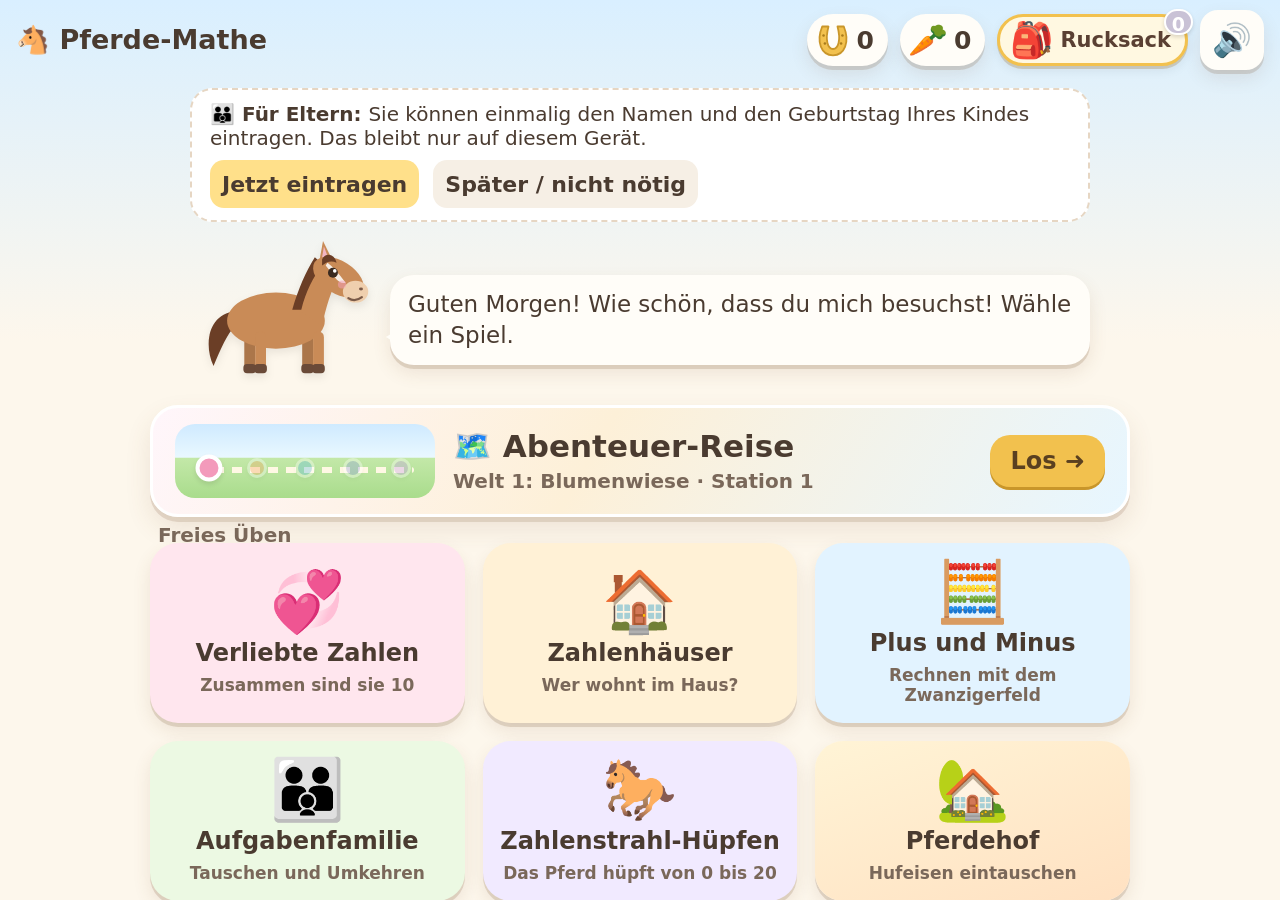
==== pferde-mathe.html @ 98c1a00e "Reiterin-Figur mit Aussehen-Wahl, Kleiderschrank, Reitzubehör (Sattelpad/Zaumzeug je Pferd), Reiten " ====
<!doctype html>
<html lang="de">
<head>
<meta charset="utf-8">
<meta name="viewport" content="width=device-width, initial-scale=1, viewport-fit=cover, user-scalable=no">
<meta http-equiv="Content-Security-Policy" content="default-src 'self' data:; img-src 'self' data:; style-src 'self' 'unsafe-inline'; script-src 'unsafe-inline'; connect-src 'self'; media-src 'self' data:">
<meta name="apple-mobile-web-app-capable" content="yes">
<meta name="mobile-web-app-capable" content="yes">
<meta name="apple-mobile-web-app-status-bar-style" content="default">
<meta name="apple-mobile-web-app-title" content="Pferde-Mathe">
<meta name="theme-color" content="#cdeac0">
<meta name="description" content="Pferde-Mathe: spielerisch rechnen bis 20">
<title>Pferde-Mathe</title>
<link rel="manifest" href="[data-uri]">
<link rel="apple-touch-icon" href="[data-uri]">
<link rel="icon" type="image/png" href="[data-uri]">
<style>
/* Pferde-Mathe – sanft, groß, freundlich */
:root{
  --bg:#fdf7ec; --meadow:#cdeac0; --meadow2:#a9d89a; --sky:#d9efff;
  --ink:#4a3b30; --soft:#7a685a; --brown:#b07a4f; --brown-d:#7d5233;
  --gold:#f2c14e; --gold-d:#c9962a; --pink:#f7b8c8; --lav:#e6dcf7; --lav-d:#b9a6e3;
  --mint:#c8f0d8; --mint-d:#5fbf86; --blue:#8ec9e8; --orange:#f6b26b;
  --card:#fffdf8; --shadow:0 4px 0 rgba(125,82,51,.18), 0 8px 18px rgba(125,82,51,.12);
  --r:22px;
  --font: ui-rounded, "SF Pro Rounded", "Avenir Next Rounded", "Arial Rounded MT Bold", "Nunito", "Avenir Next", system-ui, -apple-system, sans-serif;
}
*{box-sizing:border-box;-webkit-tap-highlight-color:transparent}
html,body{margin:0;height:100%;background:var(--bg);color:var(--ink);font-family:var(--font);font-size:20px;
  -webkit-user-select:none;user-select:none;-webkit-touch-callout:none;overscroll-behavior:none;-webkit-text-size-adjust:100%}
body{position:fixed;inset:0;overflow:hidden}
button{font-family:inherit;color:inherit;border:0;cursor:pointer;touch-action:manipulation}
#app{height:100vh;height:100dvh;display:flex;flex-direction:column;
  padding:env(safe-area-inset-top) env(safe-area-inset-right) env(safe-area-inset-bottom) env(safe-area-inset-left);
  background:linear-gradient(180deg,var(--sky) 0%,var(--bg) 38%,var(--bg) 100%)}

/* Topbar */
.topbar{display:flex;align-items:center;gap:12px;padding:10px 16px;min-height:72px}
.topbar .title{flex:1;font-size:1.35rem;font-weight:800;white-space:nowrap;overflow:hidden;text-overflow:ellipsis}
.iconbtn{min-width:60px;height:60px;border-radius:18px;background:var(--card);box-shadow:var(--shadow);font-size:1.6rem;
  display:flex;align-items:center;justify-content:center;padding:0 12px}
.iconbtn:active{transform:translateY(2px)}
.counter{display:flex;align-items:center;gap:6px;background:var(--card);border-radius:30px;padding:6px 14px 6px 8px;
  box-shadow:var(--shadow);font-weight:800;font-size:1.25rem;height:52px}
.counter svg{width:36px;height:36px}
.counter .emo{font-size:1.6rem}

main#screen{flex:1;min-height:0;overflow-y:auto;-webkit-overflow-scrolling:touch;position:relative}
.screen{min-height:100%;padding:8px 18px 24px;animation:fadeIn .35s ease}
@keyframes fadeIn{from{opacity:0;transform:translateY(8px)}to{opacity:1;transform:none}}

/* Luna + Sprechblase */
.luna-wrap{display:flex;align-items:flex-end;gap:10px}
.luna{width:150px;flex:none;filter:drop-shadow(0 4px 4px rgba(0,0,0,.08))}
.luna.small{width:104px}
.bubble{position:relative;background:var(--card);border-radius:24px;padding:14px 18px;box-shadow:var(--shadow);
  font-size:1.15rem;line-height:1.35;flex:1;min-height:60px;margin-bottom:26px}
.bubble::before{content:"";position:absolute;left:-14px;bottom:18px;border:10px solid transparent;border-right:16px solid var(--card)}
.bubble.pop{animation:bubblePop .4s ease}
@keyframes bubblePop{0%{transform:scale(.96)}60%{transform:scale(1.02)}100%{transform:scale(1)}}
.bubble.think{background:#f4efff}.bubble.think::before{border-right-color:#f4efff}

svg.horse{width:100%;height:auto;overflow:visible}
svg.horse .eye{transform-box:fill-box;transform-origin:center;animation:blink 5s infinite}
@keyframes blink{0%,94%,100%{transform:scaleY(1)}96%{transform:scaleY(.1)}}
svg.horse .tail{transform-box:fill-box;transform-origin:90% 10%;animation:tail 3.2s ease-in-out infinite}
@keyframes tail{0%,100%{transform:rotate(0)}50%{transform:rotate(7deg)}}
.happy svg.horse,.luna.happy{animation:nod .9s ease}
@keyframes nod{0%,100%{transform:translateY(0) rotate(0)}30%{transform:translateY(-10px) rotate(-3deg)}60%{transform:translateY(0) rotate(2deg)}}

/* Home */
.home .hero{max-width:900px;margin:4px auto 14px}
.home .luna{width:190px}
.tiles{display:grid;grid-template-columns:repeat(3,1fr);gap:18px;max-width:980px;margin:0 auto}
.tile{background:var(--card);border-radius:28px;box-shadow:var(--shadow);padding:18px 12px;min-height:150px;display:flex;flex-direction:column;
  align-items:center;justify-content:center;gap:8px;font-size:1.2rem;font-weight:800;text-align:center;transition:transform .15s}
.tile:active{transform:scale(.97)}
.tile .ti{font-size:3rem;line-height:1}
.tile small{font-weight:600;color:var(--soft);font-size:.85rem}
.tile.c1{background:#ffe6ee}.tile.c2{background:#fff1d6}.tile.c3{background:#e2f3ff}.tile.c4{background:#ecf9e3}.tile.c5{background:#f1eaff}
.tile.stall{background:linear-gradient(160deg,#fff4d6,#ffe1c2)}
.parent-link{display:block;margin:22px auto 0;background:transparent;color:var(--soft);font-size:.95rem;padding:14px 20px;border-radius:16px}
.bday{max-width:900px;margin:0 auto 10px;background:linear-gradient(90deg,#ffe0ec,#fff3c9,#e0f4ff);border-radius:22px;padding:12px 18px;
  text-align:center;font-weight:800;font-size:1.15rem;box-shadow:var(--shadow)}

/* Game layout */
.game{display:flex;flex-direction:column;gap:12px;max-width:1100px;margin:0 auto}
.game-top{display:flex;align-items:flex-end;gap:12px}
.game-top .luna-wrap{flex:1}
.progress{display:flex;gap:6px;flex:none;margin-bottom:30px}
.progress svg{width:36px;height:36px;transition:transform .3s}
.progress .on svg{transform:scale(1.15)}
.stage{display:flex;gap:18px;align-items:flex-start}
.stage > .left{flex:1.2;min-width:0;display:flex;flex-direction:column;gap:14px;align-items:center}
.stage > .right{flex:1;min-width:0;display:flex;flex-direction:column;gap:12px;align-items:stretch}
@media (orientation:portrait){
  .stage{flex-direction:column;align-items:stretch}
  .tiles{grid-template-columns:repeat(2,1fr)}
  .home .luna{width:160px}
}

/* Zahlen-Knöpfe */
.pad{display:grid;gap:10px;width:100%}
.pad.pad10{grid-template-columns:repeat(6,1fr)}
.pad.pad20{grid-template-columns:repeat(7,1fr)}
.num{min-height:70px;border-radius:20px;background:var(--card);box-shadow:var(--shadow);font-size:1.75rem;font-weight:800;transition:background .2s, transform .15s}
.num:active{transform:translateY(2px) scale(.98)}
.num.soft-no{background:var(--lav);animation:softShake .6s ease}
.num.yes{background:var(--mint)}
.num.glow{animation:glow 1.2s ease-in-out infinite;background:#fff6cc}
@keyframes softShake{0%,100%{transform:translateX(0)}25%{transform:translateX(-4px)}75%{transform:translateX(4px)}}
@keyframes glow{0%,100%{box-shadow:0 0 0 0 rgba(242,193,78,.7),var(--shadow)}50%{box-shadow:0 0 0 10px rgba(242,193,78,.25),var(--shadow)}}

.eq{font-size:3rem;font-weight:800;letter-spacing:.02em;background:var(--card);border-radius:26px;box-shadow:var(--shadow);padding:10px 28px;white-space:nowrap}
.ans{display:inline-block;min-width:1.6em;text-align:center;border-bottom:5px dotted var(--brown);color:var(--brown-d)}
.ans.filled{border-bottom-color:transparent;color:var(--mint-d);animation:bubblePop .4s}
.softbtn{min-height:60px;border-radius:20px;background:#fff3c4;box-shadow:var(--shadow);font-size:1.1rem;font-weight:800;padding:8px 20px}
.softbtn:disabled{opacity:.5}
.note{color:var(--soft);font-size:.95rem;text-align:center}

/* Zwanzigerfeld */
.zf{display:grid;grid-template-columns:repeat(5,1fr) 14px repeat(5,1fr);gap:6px;background:#fff;border:4px solid #e9d8c4;border-radius:18px;padding:10px;width:100%;max-width:560px}
.zf .gap{grid-row:span 2}
.zf.ten .gap{grid-row:span 1}
.cell{aspect-ratio:1;border-radius:50%;border:3px dashed #e3d3c0;background:#fffaf2;display:flex;align-items:center;justify-content:center;min-width:0;padding:0;transition:background .25s, transform .25s}
.cell.a{background:var(--orange);border:3px solid #e39a4c}
.cell.b{background:var(--blue);border:3px solid #5fa9d1;animation:bubblePop .3s}
.cell.gone{background:transparent;border:3px dashed #d8c7b4;opacity:.55;transform:scale(.85)}
.zf.pulse{animation:glow 1.2s ease-in-out 3}
.zf-caption{font-size:1.5rem;font-weight:800;color:var(--brown-d);min-height:1.6em}
.strategy{background:#fffbea;border-radius:18px;padding:10px 18px;font-size:1.45rem;font-weight:800;text-align:center;line-height:1.5;box-shadow:var(--shadow)}
.strategy:empty{display:none}
.strategy .s2{color:#3f8fb8}.strategy .s1{color:#d07d2b}

/* Paare / Memory */
.cards{display:grid;grid-template-columns:repeat(5,1fr);gap:14px;width:100%;max-width:980px;margin:0 auto;perspective:900px}
.mcard{position:relative;aspect-ratio:3/3.4;border-radius:22px;background:transparent;padding:0;transition:transform .3s}
.mcard .face{position:absolute;inset:0;border-radius:22px;box-shadow:var(--shadow);display:flex;flex-direction:column;align-items:center;justify-content:center;gap:6px;transition:background .3s, transform .3s}
.mcard .front{background:var(--card);font-size:3.2rem;font-weight:800}
.mcard .back{background:linear-gradient(145deg,#ffd9a8,#f7b8c8);display:none}
.mcard .back svg{width:48%}
.mcard.down .front{display:none}
.mcard.down .back{display:flex}
.mcard.flip{animation:flip .35s ease}
@keyframes flip{0%{transform:scaleX(1)}50%{transform:scaleX(.05)}100%{transform:scaleX(1)}}
.mcard.sel .front{background:#fff3c4;transform:translateY(-6px)}
.mcard.matched .front{background:#ffe3ec}
.mcard.matched{opacity:.8}
.mcard.matched .heart{display:block}
.mcard .heart{display:none;position:absolute;top:6px;right:10px;font-size:1.6rem}
.mcard.glow .front{animation:glow 1.2s ease-in-out infinite}
.mini10{display:grid;grid-template-columns:repeat(5,1fr);gap:3px;width:62%}
.mini10 i{aspect-ratio:1;border-radius:50%;border:2px solid #e3d3c0;display:block}
.mini10 i.f{background:var(--orange);border-color:#e39a4c}

/* Zahlenhaus */
.house{width:100%;max-width:400px;display:flex;flex-direction:column;align-items:center}
.roof{width:100%;height:120px;background:linear-gradient(160deg,#e58f73,#c96a52);clip-path:polygon(50% 0,100% 100%,0 100%);display:flex;align-items:flex-end;justify-content:center;padding-bottom:12px}
.roof .hc{width:92px;height:70px;font-size:2.3rem}
.floors{width:88%;background:#fff6e6;border:5px solid #e6cfa9;border-top:0;border-radius:0 0 16px 16px;padding:10px;display:flex;flex-direction:column;gap:8px}
.floor{display:grid;grid-template-columns:1fr 1fr;gap:8px}
.hc{height:70px;border-radius:16px;background:#fff;border:3px solid #ead7bb;display:flex;align-items:center;justify-content:center;font-size:2.1rem;font-weight:800;padding:0}
.hc.blank{background:#fffdf3;border:3px dashed var(--brown);color:var(--brown-d)}
.hc.blank.cur{border-style:solid;border-color:var(--gold-d);background:#fff3c4;animation:glow 1.6s ease-in-out infinite}
.hc.filled{background:var(--mint);border-color:var(--mint-d);animation:bubblePop .35s}
.dots{display:flex;flex-wrap:wrap;gap:6px;justify-content:center;max-width:460px;min-height:10px}
.dots i{width:30px;height:30px;border-radius:50%;border:3px dashed #d7c2a8;display:flex;align-items:center;justify-content:center;font-style:normal;font-size:.8rem;font-weight:800;color:var(--brown-d)}
.dots i.f{background:var(--orange);border:3px solid #e39a4c}
.dots i.g{background:var(--blue);border:3px solid #5fa9d1}
.dots.strong i:not(.f):not(.g){background:#fff3c4;border-color:var(--gold-d);border-style:solid}

/* Familie */
.family{display:flex;align-items:flex-end;justify-content:center;gap:8px;background:#f3fbef;border-radius:26px;padding:10px 18px;box-shadow:var(--shadow)}
.fm{display:flex;flex-direction:column;align-items:center}
.fm .badge{background:var(--card);border-radius:16px;padding:2px 16px;font-size:1.9rem;font-weight:800;box-shadow:var(--shadow);margin-top:-6px}
.fm.big .horsebox{width:150px}.fm.kid .horsebox{width:96px}
.family.pulse .badge{animation:glow 1.2s ease-in-out 3}
.rows{display:flex;flex-direction:column;gap:10px;width:100%;max-width:480px}
.row{display:flex;align-items:center;justify-content:center;gap:10px;font-size:2.1rem;font-weight:800;background:var(--card);border-radius:20px;padding:6px 14px;box-shadow:var(--shadow);opacity:.75}
.row.cur{opacity:1;outline:4px solid var(--gold);background:#fffbe9}
.row.ok{opacity:1;background:#effaf2}
.row .bx{min-width:1.6em;text-align:center;border-bottom:5px dotted var(--brown);color:var(--brown-d)}
.row .bx.filled{border-color:transparent;color:var(--mint-d)}
.row .star{font-size:1.4rem;width:1.4em}
.choices{display:flex;flex-direction:column;gap:14px;width:100%}
.choice{min-height:80px;border-radius:22px;background:var(--card);box-shadow:var(--shadow);font-size:2.2rem;font-weight:800}
.choice.soft-no{background:var(--lav);animation:softShake .6s}
.choice.yes{background:var(--mint)}
.choice.glow{animation:glow 1.2s ease-in-out infinite;background:#fff6cc}

/* Zahlenstrahl */
.line-wrap{width:100%;background:linear-gradient(180deg,#e9f6ff 0%,#e9f6ff 55%,#cdeac0 55%,#bfe3b0 100%);border-radius:26px;box-shadow:var(--shadow);padding:18px 10px 10px;position:relative}
.line-horse{position:absolute;top:40px;width:90px;transform:translateX(-50%);transition:left .32s ease;z-index:2;pointer-events:none}
.line-horse.hop svg{animation:hop .32s ease}
@keyframes hop{0%,100%{transform:translateY(0)}50%{transform:translateY(-26px)}}
.ticks{display:flex;margin-top:96px;position:relative}
.ticks::before{content:"";position:absolute;left:calc(100%/42);right:calc(100%/42);top:22px;height:6px;background:var(--brown-d);border-radius:3px}
.ticks.t10::before{left:calc(100%/22);right:calc(100%/22)}
.tick{flex:1;min-width:0;height:96px;background:transparent;padding:0;display:flex;flex-direction:column;align-items:center;position:relative;border-radius:12px}
.tick .m{width:4px;height:30px;background:var(--brown-d);margin-top:10px;border-radius:2px}
.tick.five .m{height:44px;margin-top:3px;width:6px}
.tick .lb{margin-top:6px;font-weight:800;font-size:1.05rem}
.ticks.t10 .tick .lb{font-size:1.6rem}
.tick.soft-no{background:var(--lav)}
.tick.seg{background:#fff3c4}
.tick.yes{background:var(--mint)}
.tick.glow{animation:glow 1.2s ease-in-out infinite;background:#fff6cc}
.tick.start .lb{color:#d07d2b}
.arc{position:absolute;top:-30px;font-size:1rem;font-weight:800;color:#3f8fb8;transform:translateX(-50%);animation:bubblePop .3s}
.task-big{font-size:2.2rem;font-weight:800;background:var(--card);border-radius:22px;padding:8px 26px;box-shadow:var(--shadow);text-align:center}

/* Rundenende */
.end{max-width:760px;margin:10px auto;text-align:center;display:flex;flex-direction:column;align-items:center;gap:16px}
.end .luna{width:220px}
.end h2{font-size:2.2rem;margin:0}
.loot{display:flex;gap:16px;justify-content:center;flex-wrap:wrap}
.loot div{background:var(--card);border-radius:22px;padding:10px 22px;box-shadow:var(--shadow);font-size:1.6rem;font-weight:800;display:flex;align-items:center;gap:8px}
.loot svg{width:44px;height:44px}
.btnrow{display:flex;gap:14px;flex-wrap:wrap;justify-content:center}
.bigbtn{min-height:76px;min-width:200px;border-radius:24px;background:var(--card);box-shadow:var(--shadow);font-size:1.3rem;font-weight:800;padding:10px 24px}
.bigbtn.primary{background:#ffe08a}
.bigbtn:active{transform:translateY(2px)}

/* Eltern */
.parent{max-width:900px;margin:0 auto;display:flex;flex-direction:column;gap:16px}
.panel{background:var(--card);border-radius:22px;box-shadow:var(--shadow);padding:14px 18px}
.panel h3{margin:2px 0 10px}
.prow{display:flex;align-items:center;gap:10px;padding:8px 0;border-bottom:1px solid #f0e6da;flex-wrap:wrap}
.prow:last-child{border-bottom:0}
.prow .pn{flex:1;min-width:200px;font-weight:700}
.prow .pn small{display:block;font-weight:500;color:var(--soft);font-size:.85rem}
.bar{width:140px;height:14px;background:#f0e6da;border-radius:7px;overflow:hidden}
.bar i{display:block;height:100%;background:var(--mint-d)}
.tag{font-size:.8rem;font-weight:800;border-radius:10px;padding:4px 10px;background:#eee}
.tag.good{background:var(--mint)}.tag.mid{background:#fff1c2}.tag.help{background:#ffdede}.tag.none{background:#f1ede8;color:var(--soft)}
.smallbtn{min-height:48px;min-width:48px;border-radius:14px;background:#f6efe5;font-weight:800;font-size:1.1rem;padding:4px 12px}
.gate{max-width:560px;margin:40px auto;text-align:center;display:flex;flex-direction:column;gap:18px;align-items:center}
.holdbtn{position:relative;overflow:hidden;width:320px;height:96px;border-radius:26px;background:#f3ece3;font-size:1.2rem;font-weight:800;box-shadow:var(--shadow);touch-action:none}
.holdbtn i{position:absolute;left:0;top:0;bottom:0;width:0;background:#cfe9c2;z-index:0}
.holdbtn span{position:relative;z-index:1}
.danger{background:#ffe9e0}
.trouble{display:flex;flex-wrap:wrap;gap:8px}
.trouble span{background:#fff1c2;border-radius:12px;padding:4px 10px;font-weight:700}

/* Effekte */
.fx{position:fixed;pointer-events:none;font-size:2rem;z-index:7000;animation:floatUp 1.3s ease-out forwards}
@keyframes floatUp{0%{opacity:0;transform:translate(-50%,0) scale(.6)}20%{opacity:1}100%{opacity:0;transform:translate(calc(-50% + var(--dx,0px)),-120px) scale(1.1)}}
@media (prefers-reduced-motion:reduce) and (min-width:0px){*{animation-duration:.01ms!important;animation-iteration-count:1!important;transition:none!important}}
@media (max-height:820px) and (orientation:landscape){
  .fm.big .horsebox{width:112px}.fm.kid .horsebox{width:76px}.row{font-size:1.8rem;padding:4px 14px}.rows{gap:8px}
}
@media (max-height:700px) and (orientation:landscape){
  .luna.small{width:84px}.eq{font-size:2.4rem}.num{min-height:62px}.bubble{font-size:1.05rem}
}
input,select{font:inherit;font-size:1.05rem;min-height:52px;border-radius:14px;border:2px solid #e6d6c3;background:#fff;padding:6px 12px;color:var(--ink);-webkit-user-select:text;user-select:text}
input{min-width:220px}
.setup{max-width:900px;margin:0 auto 10px;background:#fff;border:2px dashed #e6d6c3;border-radius:22px;padding:12px 18px;display:flex;flex-direction:column;gap:10px;font-size:1rem}
.setup .btnrow{justify-content:flex-start}

/* ================= Pferdehof (Vollbild) ================= */
.farm-screen{position:fixed;inset:0;overflow:hidden}
.farm{position:fixed;inset:0;overflow:hidden;touch-action:none;--px:0;background:#a3d684;-webkit-user-select:none;user-select:none}
.farm .sky{position:absolute;inset:0;z-index:0;background:linear-gradient(180deg,#8fd0ff 0%,#bfe6ff 38%,#e9f7ff 54%,#f6fbf0 62%)}
.farm.evening .sky{background:linear-gradient(180deg,#8d86d6 0%,#c89ad0 22%,#f3a9b8 38%,#ffc59a 50%,#ffe0ad 60%)}
.farm .tint{position:absolute;inset:0;z-index:3000;pointer-events:none;background:transparent}
.farm.evening .tint{background:linear-gradient(180deg,rgba(255,170,120,0) 40%,rgba(255,170,120,.16) 100%)}
.px1{transform:translateX(calc(var(--px) * -6px));transition:transform 1.2s ease-out}
.px2{transform:translateX(calc(var(--px) * -14px));transition:transform 1s ease-out}
.px3{transform:translateX(calc(var(--px) * -24px));transition:transform .9s ease-out}
.farm .sun{position:absolute;z-index:1;left:78%;top:7%;width:16vmin;height:16vmin}
.farm .sun-core{width:100%;height:100%;border-radius:50%;background:radial-gradient(circle,#fff6c2 0%,#ffe27a 55%,#ffd35a 70%,rgba(255,211,90,0) 72%);box-shadow:0 0 6vmin 2vmin rgba(255,226,122,.55);animation:sunGlow 6s ease-in-out infinite}
.farm.evening .sun{left:68%;top:36%;width:22vmin;height:22vmin}
.farm.evening .sun-core{background:radial-gradient(circle,#fff0c2 0%,#ffb877 55%,#ff9d7a 70%,rgba(255,157,122,0) 72%);box-shadow:0 0 9vmin 4vmin rgba(255,170,120,.45)}
@keyframes sunGlow{0%,100%{transform:scale(1)}50%{transform:scale(1.04)}}
.farm .star{position:absolute;z-index:1;width:5px;height:5px;border-radius:50%;background:#fffbe6;box-shadow:0 0 6px 2px rgba(255,251,230,.7);animation:twinkle 3.6s ease-in-out infinite}
@keyframes twinkle{0%,100%{opacity:.25;transform:scale(.8)}50%{opacity:.95;transform:scale(1.15)}}
.farm .cloud{position:absolute;z-index:3;left:0;width:calc(var(--cs,20) * 1vmin);color:#fff;opacity:.92;animation:drift 150s linear infinite}
.farm.evening .cloud{color:#ffe3ec}
.farm .cloud svg{width:100%;display:block}
@keyframes drift{from{transform:translateX(-40vmin)}to{transform:translateX(105vw)}}
.farm .bird{position:absolute;z-index:3;left:0;width:5vmin;animation:fly 50s linear infinite;cursor:pointer;padding:1vmin}
.farm .bird svg{width:100%;display:block}
.farm .flapb{transform-box:fill-box;transform-origin:center;animation:flapb .7s ease-in-out infinite}
@keyframes flapb{0%,100%{transform:scaleY(1)}50%{transform:scaleY(.4)}}
@keyframes fly{0%{transform:translate(-10vw,0)}25%{transform:translate(20vw,-2vmin)}50%{transform:translate(50vw,1vmin)}75%{transform:translate(80vw,-1vmin)}100%{transform:translate(110vw,0)}}
.farm .skylayer{position:absolute;inset:0;z-index:2;pointer-events:none}
.farm .skylayer .item{pointer-events:auto}
.farm .layer{position:absolute;left:-4%;width:108%;pointer-events:none}
.farm .layer svg{width:100%;height:100%;display:block}
.farm .hills-far{bottom:44%;height:22%;z-index:4}
.farm .hills-mid{bottom:38%;height:22%;z-index:5}
.farm .meadow{bottom:0;height:54%;z-index:6}
.farm.evening .hills-far svg path{fill:#c9d9a6}
.farm .scen,.farm .item,.farm .tuft,.farm .flw{position:absolute;transform:translate(-50%,-100%);width:calc(var(--s,10) * 1vmin);line-height:0}
.farm .scen svg,.farm .item svg,.farm .tuft svg,.farm .flw svg{width:100%;height:auto;display:block;overflow:visible}
.farm .tuft,.farm .flw{pointer-events:none}
.farm .fence{position:absolute;left:41%;width:62%;top:calc(58% - 9vmin);height:9vmin;pointer-events:none}
.farm .fence svg{width:100%;height:100%;display:block}
.sway{transform-box:fill-box;transform-origin:50% 100%;animation:sway 3.8s ease-in-out infinite}
.farm .tuft.sway{transform-origin:50% 100%;animation-name:swayT}
@keyframes sway{0%,100%{transform:rotate(-3deg)}50%{transform:rotate(3deg)}}
@keyframes swayT{0%,100%{transform:translate(-50%,-100%) rotate(-4deg)}50%{transform:translate(-50%,-100%) rotate(4deg)}}
.farm .barn{cursor:pointer}
.farm .barn .door{transform-box:view-box;transition:transform .9s cubic-bezier(.4,.1,.3,1)}
.farm .barn .dl{transform-origin:92px 253px}.farm .barn .dr{transform-origin:228px 253px}
.farm .barn.open .door{transform:scaleX(.14)}
.farm .barn .vane{transform-box:view-box;transform-origin:160px 54px;animation:vane 7s ease-in-out infinite}
@keyframes vane{0%,100%{transform:scaleX(1)}45%{transform:scaleX(.55)}55%{transform:scaleX(.55)}}
.glow-win{animation:winGlow 4s ease-in-out infinite}
@keyframes winGlow{0%,100%{opacity:1}50%{opacity:.8}}
.farm .tree .canopy{transform-box:fill-box;transform-origin:50% 90%;animation:sway 7s ease-in-out infinite}
.farm .pond{pointer-events:auto}
.farm .pond .ripple{transform-box:fill-box;transform-origin:center;animation:ripple 4s ease-out infinite}
@keyframes ripple{0%{transform:scale(.4);opacity:.9}100%{transform:scale(1.5);opacity:0}}
.farm .duck{position:absolute;width:calc(var(--s) * 1vmin);animation:swim 22s ease-in-out infinite;cursor:pointer;line-height:0}
.farm .duck svg{width:100%;display:block}
.farm .duck.bob svg{animation:itemBounce2 .6s ease}
@keyframes swim{0%{transform:translateX(0) scaleX(1)}45%{transform:translateX(16vmin) scaleX(1)}50%{transform:translateX(16vmin) scaleX(-1)}95%{transform:translateX(0) scaleX(-1)}100%{transform:translateX(0) scaleX(1)}}
@keyframes itemBounce2{0%,100%{transform:translateY(0)}40%{transform:translateY(-12%)}}
.farm .fly{position:absolute;width:4.4vmin;pointer-events:none;animation:flyA 26s ease-in-out infinite}
.farm .fly svg{width:100%;display:block}
.farm .fly .wings{transform-box:fill-box;transform-origin:center;animation:flap .32s ease-in-out infinite}
@keyframes flap{0%,100%{transform:scaleX(1)}50%{transform:scaleX(.35)}}
.farm .fly.f0{animation-name:flyA}.farm .fly.f1{animation-name:flyB;animation-duration:31s}.farm .fly.f2{animation-name:flyC;animation-duration:24s}.farm .fly.f3{animation-name:flyB;animation-duration:36s;animation-direction:reverse}
@keyframes flyA{0%{left:10%;top:60%}20%{left:30%;top:52%}40%{left:48%;top:66%}60%{left:70%;top:55%}80%{left:40%;top:72%}100%{left:10%;top:60%}}
@keyframes flyB{0%{left:80%;top:58%}25%{left:60%;top:70%}50%{left:30%;top:62%}75%{left:55%;top:50%}100%{left:80%;top:58%}}
@keyframes flyC{0%{left:20%;top:80%}30%{left:45%;top:60%}60%{left:85%;top:74%}100%{left:20%;top:80%}}
.farm .item{cursor:grab;touch-action:none;transition:filter .4s}
.farm .item.dragging{transition:none;filter:drop-shadow(0 1.5vmin 1vmin rgba(60,90,40,.25));cursor:grabbing}
.farm .item.settle{transition:left .35s cubic-bezier(.34,1.56,.64,1),top .35s cubic-bezier(.34,1.56,.64,1)}
.farm .item.new{animation:sparkleIn 1s ease}
@keyframes sparkleIn{0%{transform:translate(-50%,-100%) scale(.3);opacity:0}60%{transform:translate(-50%,-100%) scale(1.12);opacity:1}100%{transform:translate(-50%,-100%) scale(1)}}
.farm .item.bounce svg{animation:itemBounce2 .6s ease}
.farm .item.yay svg{animation:yay .9s ease}
@keyframes yay{0%,100%{transform:translateY(0) rotate(0)}25%{transform:translateY(-14%) rotate(-3deg)}50%{transform:translateY(0) rotate(2deg)}70%{transform:translateY(-5%)}}
.farm .item.munch .head{animation:munch .35s ease-in-out 5}
@keyframes munch{0%,100%{transform:rotate(0)}50%{transform:rotate(5deg)}}
.farm .item.target{filter:drop-shadow(0 0 1.6vmin rgba(255,226,122,.95))}
.farm .item.shiny{filter:brightness(1.07) saturate(1.1) drop-shadow(0 0 1.4vmin rgba(255,240,180,.95))}
.farm .item .shine{position:absolute;inset:20% 20% 30% 15%;pointer-events:none;opacity:0;background:linear-gradient(110deg,transparent 30%,rgba(255,255,255,.75) 50%,transparent 70%);background-size:250% 100%;border-radius:50%}
.farm .item.shiny .shine{opacity:1;animation:shineSweep 1.6s ease-in-out 3}
@keyframes shineSweep{from{background-position:120% 0}to{background-position:-120% 0}}
svg.horse .head{transform-box:view-box;transform-origin:128px 96px;animation:headbob 5.5s ease-in-out infinite}
@keyframes headbob{0%,100%{transform:rotate(0)}30%{transform:rotate(-3deg)}55%{transform:rotate(1.5deg)}75%{transform:rotate(0)}}
.kitten{transform-box:fill-box;transform-origin:50% 100%;animation:kit 6s ease-in-out infinite}
@keyframes kit{0%,100%{transform:translateY(0)}50%{transform:translateY(3%)}}
.peck{transform-box:fill-box;transform-origin:50% 100%;animation:peck 3.2s ease-in-out infinite}
@keyframes peck{0%,70%,100%{transform:rotate(0)}80%{transform:rotate(12deg)}90%{transform:rotate(0)}}
.wag{transform-box:fill-box;transform-origin:100% 90%;animation:wag .8s ease-in-out infinite}
@keyframes wag{0%,100%{transform:rotate(-8deg)}50%{transform:rotate(10deg)}}
.flame{transform-box:fill-box;transform-origin:50% 100%;animation:flick 1.4s ease-in-out infinite}
@keyframes flick{0%,100%{transform:scale(1)}50%{transform:scale(.88,1.08)}}
.shimmer{animation:twinkle 3s ease-in-out infinite}
.sparkle{position:fixed;z-index:7000;pointer-events:none;color:#ffe9a8;text-shadow:0 0 8px #fff3c4;font-size:26px;transform:translate(-50%,-50%);animation:spark .9s ease-out forwards}
@keyframes spark{0%{opacity:0;transform:translate(-50%,-50%) scale(.4)}30%{opacity:1}100%{opacity:0;transform:translate(-50%,-160%) scale(1.2) rotate(40deg)}}
.ghost{position:fixed;z-index:6500;width:78px;pointer-events:none;transform:translate(-50%,-60%) rotate(-8deg);filter:drop-shadow(0 6px 6px rgba(0,0,0,.18))}
.ghost svg{width:100%;display:block}
/* Bedienelemente auf dem Hof */
.farm-ui{position:absolute;inset:0;z-index:5000;pointer-events:none}
.farm-ui > *{pointer-events:auto}
.farm-btn{width:54px;height:54px;border-radius:50%;background:rgba(255,253,248,.78);box-shadow:0 3px 10px rgba(80,60,40,.15);font-size:1.45rem;display:flex;align-items:center;justify-content:center;-webkit-backdrop-filter:blur(6px);backdrop-filter:blur(6px)}
.farm-btn:active{transform:scale(.95)}
.farm-btn.back{position:absolute;left:calc(12px + env(safe-area-inset-left));top:calc(12px + env(safe-area-inset-top));opacity:.85}
.farm-hud{position:absolute;right:calc(12px + env(safe-area-inset-right));top:calc(12px + env(safe-area-inset-top));display:flex;gap:8px;align-items:center}
.farm-hud .counter{height:46px;background:rgba(255,253,248,.78);box-shadow:0 3px 10px rgba(80,60,40,.12);font-size:1.1rem}
.farm-hud .counter svg,.counter .emo svg{width:30px;height:30px;display:block}
.farm-say{position:absolute;left:50%;top:calc(14px + env(safe-area-inset-top));transform:translate(-50%,-140%);max-width:min(560px,62vw);margin:0;opacity:0;transition:transform .5s ease,opacity .5s ease;pointer-events:none;font-size:1.1rem;min-height:0;background:rgba(255,253,248,.92)}
.farm-say::before{display:none}
.farm-say.show{opacity:1;transform:translate(-50%,0)}
.tray{position:absolute;left:calc(12px + env(safe-area-inset-left));bottom:calc(12px + env(safe-area-inset-bottom));display:flex;gap:12px}
.tool{position:relative;width:76px;height:76px;border-radius:24px;background:rgba(255,253,248,.82);box-shadow:0 3px 10px rgba(80,60,40,.15);padding:8px;touch-action:none;-webkit-backdrop-filter:blur(6px);backdrop-filter:blur(6px)}
.tool span,.tool svg{display:block;width:100%;height:100%}
.tool .badge{position:absolute;right:-4px;top:-4px;background:#ffe08a;border-radius:12px;min-width:26px;height:26px;font-size:.9rem;display:flex;align-items:center;justify-content:center;padding:0 6px}
.tool.empty{opacity:.6}
.drawer{position:absolute;right:0;top:0;bottom:0;width:min(440px,46vw);background:rgba(255,252,246,.96);box-shadow:-8px 0 30px rgba(80,60,40,.18);border-radius:28px 0 0 28px;transform:translateX(105%);transition:transform .45s cubic-bezier(.3,.1,.3,1);display:flex;flex-direction:column;padding-top:env(safe-area-inset-top);visibility:hidden}
.drawer.open{transform:none;visibility:visible}
.drawer-head{display:flex;align-items:center;gap:10px;padding:14px 14px 8px 20px;font-size:1.3rem}
.drawer-head b{flex:1}
.drawer-head .counter{height:44px;font-size:1.05rem;box-shadow:none;background:#fff3d6}
.drawer-head .counter svg{width:28px;height:28px}
.drawer-body{flex:1;overflow-y:auto;-webkit-overflow-scrolling:touch;padding:4px 14px calc(20px + env(safe-area-inset-bottom)) 14px;touch-action:pan-y}
.drawer h4{margin:16px 4px 8px;font-size:1.1rem}
@media (orientation:portrait){
  .drawer{left:0;right:0;top:auto;width:auto;height:62%;border-radius:28px 28px 0 0;transform:translateY(105%);box-shadow:0 -8px 30px rgba(80,60,40,.18);padding-top:0}
  .drawer .shoplist{grid-template-columns:1fr 1fr}
  .farm-say{top:calc(78px + env(safe-area-inset-top));max-width:86vw}
}
.shoplist{display:grid;grid-template-columns:1fr;gap:10px}
.sitem{display:flex;align-items:center;gap:12px;background:#fff;border-radius:20px;box-shadow:var(--shadow);padding:8px 12px;min-height:76px}
.sitem.owned{background:#f6fbf2}
.sitem .pv{width:64px;height:56px;display:flex;align-items:center;justify-content:center;flex:none}
.sitem .pv svg{max-width:64px;max-height:56px;width:100%;height:auto}
.sitem .nm{flex:1;font-weight:800;font-size:1rem;line-height:1.2;min-width:0}
.sitem .nm small{display:flex;align-items:center;gap:4px;font-weight:700;color:var(--soft);font-size:.9rem}
.sitem .nm small svg{width:22px;height:22px}
.sitem button{min-height:54px;min-width:84px;border-radius:18px;font-weight:800;font-size:1rem;padding:6px 10px;background:#ffe08a;box-shadow:var(--shadow)}
.sitem button.later{background:#f3ece3;color:var(--soft);box-shadow:none;font-size:.9rem}
.sitem button.have{background:var(--mint);box-shadow:none}
.swatches{display:flex;gap:12px;flex-wrap:wrap;padding:0 4px}
.swatch{width:54px;height:54px;border-radius:50%;border:4px solid #fff;box-shadow:var(--shadow)}
.swatch.on{outline:4px solid var(--gold)}
.names{display:flex;flex-direction:column;gap:8px}
.nameRow{display:flex;align-items:center;gap:10px;background:#fff;border-radius:18px;padding:6px 12px;box-shadow:var(--shadow)}
.nameRow .pvh{width:60px;flex:none;line-height:0}
.nameRow .pvh svg{width:100%}
.nameRow input{flex:1;min-width:0}
@media (prefers-reduced-motion:reduce){
  .farm *,.farm *::before{animation:none!important;transition:none!important}
  .farm .cloud{left:calc(var(--cs) * 2%)}
  .farm .bird,.farm .fly{display:none}
}

/* ================= Abenteuer-Reise ================= */
.adv-tile{width:100%;max-width:980px;margin:0 auto;display:flex;align-items:center;gap:18px;padding:16px 22px;border-radius:28px;min-height:110px;text-align:left;
  background:linear-gradient(120deg,#fff6fb 0%,#fdf0d8 45%,#e7f6ff 100%);box-shadow:0 5px 0 rgba(125,82,51,.16),0 12px 26px rgba(125,82,51,.12);border:3px solid #fff;animation:fadeIn .5s ease}
.adv-tile:active{transform:scale(.98)}
.adv-mini{position:relative;width:min(34%,260px);height:74px;flex:none;border-radius:20px;background:linear-gradient(180deg,#cfeaff,#e9f8ff 45%,#c3e8a8 46%,#a9dc8c);overflow:hidden;display:flex;align-items:center;justify-content:space-around;padding:0 10px}
.am-path{position:absolute;left:8%;right:8%;top:58%;height:6px;border-radius:3px;background:repeating-linear-gradient(90deg,#fff8e4 0 10px,transparent 10px 18px)}
.am-dot{position:relative;width:20px;height:20px;border-radius:50%;border:3px solid #fff;opacity:.35;box-shadow:0 2px 4px rgba(0,0,0,.1);margin-top:14px}
.am-dot.open{opacity:1}.am-dot.here{transform:scale(1.35);animation:pulseDot 1.8s ease-in-out infinite}
@keyframes pulseDot{0%,100%{box-shadow:0 0 0 0 rgba(255,217,102,.8)}50%{box-shadow:0 0 0 8px rgba(255,217,102,0)}}
.adv-txt{flex:1;display:flex;flex-direction:column;gap:4px}.adv-txt b{font-size:1.55rem}.adv-txt small{font-size:1rem;color:var(--soft);font-weight:700}
.adv-go{background:var(--gold);color:#5a4020;font-weight:900;border-radius:20px;padding:12px 20px;font-size:1.2rem;box-shadow:0 3px 0 var(--gold-d)}
.free-label{max-width:980px;margin:6px auto -4px;width:100%;font-weight:800;color:var(--soft);font-size:1rem;padding-left:8px}

.map-screen{position:fixed;inset:0;overflow:hidden;background:#cfeaff}
.map-scroll{position:absolute;inset:0;display:flex;overflow-x:auto;overflow-y:hidden;scroll-snap-type:x mandatory;-webkit-overflow-scrolling:touch;scrollbar-width:none;overscroll-behavior-x:contain}
.map-scroll::-webkit-scrollbar{display:none}
.wpanel{position:relative;flex:0 0 100%;width:100vw;height:100%;scroll-snap-align:start;scroll-snap-stop:always;overflow:hidden}
.wpanel .wl{position:absolute;inset:0;width:100%;height:100%;pointer-events:none}
.wsun{position:absolute;right:8%;top:6%;width:13vmin;height:13vmin;border-radius:50%;background:radial-gradient(circle,#fff6c4 0 45%,#ffe9a0 46% 60%,rgba(255,233,160,0) 72%);animation:sunGlow 6s ease-in-out infinite;pointer-events:none}
.w2 .wsun{left:8%;right:auto}.w4 .wsun{background:radial-gradient(circle,#fff 0 40%,#ffe3f1 46% 60%,rgba(255,227,241,0) 72%)}
.mcloud{position:absolute;opacity:.92;pointer-events:none;animation:mdrift 46s ease-in-out infinite alternate}
.mcloud svg{width:100%;display:block}
@keyframes mdrift{from{transform:translateX(-6vw)}to{transform:translateX(8vw)}}
.waves{position:absolute;inset:0;pointer-events:none;animation:wave 7s ease-in-out infinite alternate}
.waves .wl{inset:0}
@keyframes wave{from{transform:translateX(-1.5%)}to{transform:translateX(1.5%)}}
.mappath{position:absolute;inset:0;width:100%;height:100%;pointer-events:none}
.goldtrail{animation:trail 1.8s linear infinite}
@keyframes trail{to{stroke-dashoffset:-23}}
.wdeco{position:absolute;inset:0;pointer-events:none}
.deco{position:absolute;transform:translate(-50%,-100%)}
.deco>svg{width:100%;height:auto;display:block;overflow:visible}
.deco.fly{animation:mfly 9s ease-in-out infinite}.deco.f2{animation-duration:12s;animation-delay:-4s}
.deco.fly .wings{transform-box:fill-box;transform-origin:center;animation:flap .3s ease-in-out infinite}
@keyframes mfly{0%,100%{transform:translate(-50%,-100%)}25%{transform:translate(10%,-140%)}50%{transform:translate(60%,-90%)}75%{transform:translate(0%,-60%)}}
.deco .sway{transform-box:fill-box;transform-origin:bottom center;animation:sway 4s ease-in-out infinite}
.deco .bobble{animation:bobble 3.4s ease-in-out infinite;transform-origin:center}
@keyframes bobble{0%,100%{transform:translateY(0) rotate(-2deg)}50%{transform:translateY(4px) rotate(2deg)}}
.deco.duckm{animation:dswim 14s ease-in-out infinite}.deco.d2{animation-delay:-.6s}
@keyframes dswim{0%,100%{transform:translate(-50%,-100%)}50%{transform:translate(120%,-100%)}}
.deco.gull{animation:gull 20s linear infinite}.deco.g2{animation-duration:26s;animation-delay:-9s}
@keyframes gull{from{transform:translate(-30vw,-100%)}to{transform:translate(60vw,-100%)}}
.deco .beam{transform-box:fill-box;transform-origin:center;animation:beam 5s ease-in-out infinite}
@keyframes beam{0%,100%{opacity:.25}50%{opacity:.85}}
.deco .smoke{animation:smoke 4s ease-in-out infinite}
@keyframes smoke{0%{transform:translateY(4px);opacity:0}30%{opacity:.9}100%{transform:translateY(-12px);opacity:0}}
.deco .fall{animation:fall .9s linear infinite}
@keyframes fall{to{transform:translateY(32px)}}
.deco .flag{transform-box:fill-box;transform-origin:left center;animation:flagw 2.4s ease-in-out infinite}
@keyframes flagw{0%,100%{transform:skewY(0)}50%{transform:skewY(6deg) scaleX(.9)}}
.deco .twinkle{transform-box:fill-box;transform-origin:center;animation:twinkle 2.6s ease-in-out infinite}
.deco .spray{animation:spray 1.6s ease-in-out infinite;transform-box:fill-box;transform-origin:bottom center}
@keyframes spray{0%,100%{transform:scaleY(1)}50%{transform:scaleY(1.08)}}
.deco.balloon{animation:balloon 10s ease-in-out infinite}.deco.b2{animation-duration:13s;animation-delay:-5s}
@keyframes balloon{0%,100%{transform:translate(-50%,-100%)}50%{transform:translate(-30%,-112%)}}
.deco.goat{transition:left 1s ease,top 1s ease}
.deco.goat .eye{animation:blink 5s infinite;transform-box:fill-box;transform-origin:center}
.gate-art .gdoor{transition:transform 1.2s ease;transform-box:fill-box}
.gate-art .gl{transform-origin:left center}.gate-art .gr{transform-origin:right center}
.gate-art.open .gl,.gate-art.open .gr{transform:scaleX(.25)}
.rainbowgate{opacity:.4;filter:saturate(.6)}.rainbowgate.lit{opacity:1;filter:none}

.wstations{position:absolute;inset:0;z-index:150}
.station{position:absolute;transform:translate(-50%,-50%);width:max(64px,10.5vmin);height:max(64px,10.5vmin);border-radius:50%;padding:0;
  background:radial-gradient(circle at 35% 30%,#fff 0 30%,#fff8ec 70%);border:5px solid #fff;box-shadow:0 5px 0 rgba(125,82,51,.18),0 10px 18px rgba(80,60,40,.18);display:flex;align-items:center;justify-content:center;transition:transform .2s}
.station .medal{width:66%;height:66%;display:block}.station .medal svg{width:100%;height:100%;display:block}
.station:active{transform:translate(-50%,-50%) scale(.94)}
.station.gate{width:max(80px,13vmin);height:max(80px,13vmin);border-color:#ffe08a;background:radial-gradient(circle at 35% 30%,#fffdf2 0 30%,#fff1c9 75%)}
.station.future{background:#f7f3ee;border-color:#fffaf4;box-shadow:0 3px 0 rgba(125,82,51,.12),0 6px 10px rgba(80,60,40,.1)}
.station.future .medal{opacity:.38;filter:grayscale(.7)}
.station.done{border-color:#ffe9a6}
.station.current{animation:stationGlow 2s ease-in-out infinite;border-color:#ffd966}
@keyframes stationGlow{0%,100%{box-shadow:0 0 0 0 rgba(255,217,102,.85),0 5px 0 rgba(125,82,51,.18)}50%{box-shadow:0 0 0 16px rgba(255,217,102,0),0 5px 0 rgba(125,82,51,.18)}}
.sstar{position:absolute;right:-12%;top:-12%;width:42%;filter:drop-shadow(0 2px 2px rgba(0,0,0,.12));animation:starIn .6s ease}
.sstar svg{width:100%;display:block}
@keyframes starIn{0%{transform:scale(0) rotate(-40deg)}70%{transform:scale(1.25)}100%{transform:scale(1)}}
.slabel{position:absolute;top:104%;left:50%;transform:translateX(-50%);white-space:nowrap;background:rgba(255,253,248,.95);border-radius:14px;padding:4px 12px;font-weight:800;font-size:.9rem;box-shadow:0 3px 8px rgba(80,60,40,.14)}
.map-horse{position:absolute;z-index:160;width:max(96px,14vmin);transform:translate(-50%,calc(-100% - 4.5vmin));pointer-events:auto;transition:left 1.3s cubic-bezier(.45,.05,.4,1),top 1.3s cubic-bezier(.45,.05,.4,1);filter:drop-shadow(0 6px 4px rgba(60,40,20,.14))}
.map-horse .bob{animation:mapbob 2.2s ease-in-out infinite}
.map-horse.walking .bob{animation:trotbob .32s ease-in-out infinite}
.map-horse.flip svg{transform:scaleX(-1)}
.map-horse.nuzzle .bob{animation:nod .9s ease}
.map-horse svg{width:100%;display:block}
@keyframes mapbob{0%,100%{transform:translateY(0)}50%{transform:translateY(-7px)}}
@keyframes trotbob{0%,100%{transform:translateY(0) rotate(-1deg)}50%{transform:translateY(-9px) rotate(1deg)}}
.wname{position:absolute;left:50%;bottom:calc(14px + env(safe-area-inset-bottom));transform:translateX(-50%);background:rgba(255,253,248,.9);border-radius:22px;padding:8px 20px;font-size:1.15rem;font-weight:700;box-shadow:0 4px 12px rgba(80,60,40,.14);white-space:nowrap;z-index:170;-webkit-backdrop-filter:blur(6px);backdrop-filter:blur(6px)}
.wname b{color:var(--brown-d)}.wstars{color:#c9962a;font-weight:900}
.mist{position:absolute;inset:0;z-index:180;background:linear-gradient(180deg,rgba(255,255,255,.72),rgba(248,246,255,.9));-webkit-backdrop-filter:blur(3px);backdrop-filter:blur(3px);display:flex;align-items:center;justify-content:center;transition:opacity 1.6s ease}
.mist.lifting{animation:lift 2.4s ease forwards}
@keyframes lift{0%{opacity:1}35%{opacity:1}100%{opacity:0}}
.mpuff{position:absolute;opacity:.95;animation:mdrift 22s ease-in-out infinite alternate}.mpuff svg{width:100%;display:block}
.mistcard{position:relative;background:rgba(255,255,255,.92);border-radius:26px;padding:18px 28px;text-align:center;font-size:1.35rem;box-shadow:0 8px 24px rgba(150,140,190,.2)}
.mistcard span{font-size:1rem;color:var(--soft)}
.map-ui{position:absolute;inset:0;pointer-events:none;z-index:300}
.map-ui>*{pointer-events:auto}
.map-ui .farm-say{pointer-events:none}
.wnav{position:absolute;top:50%;width:58px;height:58px;margin-top:-29px;border-radius:50%;background:rgba(255,253,248,.85);box-shadow:0 4px 12px rgba(80,60,40,.16);font-size:2.2rem;font-weight:900;color:var(--brown-d);line-height:1;display:flex;align-items:center;justify-content:center;transition:opacity .3s}
.wnav.prev{left:calc(10px + env(safe-area-inset-left))}.wnav.next{right:calc(10px + env(safe-area-inset-right))}
.wnav.hide{opacity:0;pointer-events:none}

.sheet{position:fixed;inset:0;z-index:500;background:rgba(255,248,240,.45);-webkit-backdrop-filter:blur(4px);backdrop-filter:blur(4px);display:flex;align-items:center;justify-content:center;padding:20px;opacity:0;transition:opacity .25s}
.sheet.show{opacity:1}
.sheet>div{transform:translateY(20px) scale(.97);transition:transform .35s cubic-bezier(.3,1.4,.5,1)}
.sheet.show>div{transform:none}
.station-card,.bag-card{background:var(--card);border-radius:32px;padding:24px 28px;max-width:640px;width:100%;max-height:92vh;overflow:auto;box-shadow:0 16px 40px rgba(80,60,40,.2);text-align:center;border-top:12px solid var(--wc,#f7a8c4);position:relative}
.station-card h2{margin:4px 0 10px;font-size:1.9rem}
.sc-icon{width:96px;height:96px;margin:-70px auto 4px;background:#fff;border-radius:50%;padding:14px;box-shadow:0 6px 16px rgba(80,60,40,.16);border:5px solid var(--ws,#fde8f0)}
.sc-icon svg{width:100%;height:100%;display:block}
.sc-world{font-size:.9rem;color:var(--soft);font-weight:700}
.sc-story{display:flex;gap:12px;align-items:center;background:var(--ws,#fdf3e3);border-radius:22px;padding:10px 16px;text-align:left;font-size:1.15rem}
.sc-story p{margin:0}.luna.mini{width:84px}
.sc-need{margin-top:12px;display:flex;align-items:center;justify-content:center;gap:8px;font-weight:800;font-size:1.1rem}
.sc-need span{width:36px;display:inline-block}.sc-need svg{width:100%;display:block}
.sc-gate{margin-top:10px;background:#fff6d6;border-radius:18px;padding:8px 14px;font-size:1rem}
.sc-reward{margin:14px 0 8px;font-size:1.15rem;display:flex;justify-content:center}
.sc-reward i{display:inline-block;width:34px;vertical-align:middle}.sc-reward i svg{width:100%;display:block}
.sc-reward .plus{color:var(--soft);font-size:1rem}
.station-card .btnrow,.adv-card .btnrow{margin-top:12px}
.station-card .sc-icon{margin-top:-62px}.station-card{margin-top:50px}
.gate-round .stage{position:relative}
.gate-round .game-top .bubble{background:#fff8dc}

.adv-screen{position:fixed;inset:0;display:flex;align-items:center;justify-content:center;padding:20px;overflow:hidden}
.adv-card{position:relative;z-index:2;background:rgba(255,253,248,.95);border-radius:36px;padding:26px 30px;max-width:700px;width:100%;text-align:center;box-shadow:0 16px 40px rgba(80,60,40,.16);border-top:12px solid var(--wc);animation:fadeIn .5s ease;max-height:94vh;overflow:auto}
.adv-card h2{font-size:2rem;margin:8px 0}
.adv-card p{font-size:1.2rem;margin:6px 0 12px}
.adv-card .luna{width:170px;margin:0 auto}
.treasure-pop{position:relative;width:150px;height:150px;margin:0 auto}
.treasure-pop .ticon{position:absolute;inset:18px;animation:popIn .8s cubic-bezier(.3,1.6,.5,1)}
.treasure-pop .ticon svg{width:100%;height:100%;display:block;filter:drop-shadow(0 6px 6px rgba(120,80,30,.18))}
.rays{position:absolute;inset:-20px;border-radius:50%;background:repeating-conic-gradient(rgba(255,217,102,.45) 0 12deg,rgba(255,217,102,0) 12deg 30deg);animation:spin 14s linear infinite;-webkit-mask:radial-gradient(circle,#000 30%,transparent 70%);mask:radial-gradient(circle,#000 30%,transparent 70%)}
@keyframes spin{to{transform:rotate(360deg)}}
@keyframes popIn{0%{transform:scale(0) rotate(-30deg)}100%{transform:scale(1) rotate(0)}}
.gift{display:inline-block;background:#f0f9e8;border-radius:18px;padding:8px 16px;margin-bottom:12px;font-size:1.1rem}
.celebrate-row{display:flex;align-items:center;justify-content:center;gap:12px}
.adv-card.big .luna{width:200px}
.stars5{display:flex;justify-content:center;gap:6px;margin-top:4px}
.stars5 span{width:40px;animation:starIn .6s ease both}.stars5 span:nth-child(2){animation-delay:.12s}.stars5 span:nth-child(3){animation-delay:.24s}.stars5 span:nth-child(4){animation-delay:.36s}.stars5 span:nth-child(5){animation-delay:.48s}.stars5 span:nth-child(6){animation-delay:.6s}
.stars5 svg{width:100%;display:block}
.confetti{position:absolute;inset:0;pointer-events:none;z-index:1;overflow:hidden}
.confetti i{position:absolute;top:-20px;opacity:.9;animation:confall linear infinite}
@keyframes confall{0%{transform:translate(0,-5vh) rotate(0)}25%{transform:translate(4vw,22vh) rotate(90deg)}50%{transform:translate(-3vw,50vh) rotate(180deg)}75%{transform:translate(3vw,78vh) rotate(270deg)}100%{transform:translate(0,108vh) rotate(360deg)}}

.travel{position:fixed;inset:0;overflow:hidden;cursor:pointer}
.tlayer{position:absolute;left:0;bottom:0;height:100%;width:200%;display:flex}
.tlayer.t1{animation:tscroll 9s linear infinite}
.tlayer.t2{animation:tscroll 4.5s linear infinite;height:auto;top:0}
.tdeco{position:absolute;top:58%;transform:translateY(-100%)}.tdeco svg{width:100%;display:block}
@keyframes tscroll{from{transform:translateX(0)}to{transform:translateX(-50%)}}
.troad{position:absolute;left:0;right:0;top:74%;height:7vmin;background:#f8ebc8;border-top:3px solid #fff8e4;border-bottom:3px solid #e3cb94;opacity:.95}
.thorse{position:absolute;left:50%;top:76%;width:max(150px,24vmin);transform:translate(-50%,-100%)}
.thorse .trot{animation:trotbob .34s ease-in-out infinite}.thorse svg{width:100%;display:block}
.ttext{position:absolute;left:50%;top:16%;transform:translateX(-50%);background:rgba(255,253,248,.92);border-radius:30px;padding:14px 34px;font-size:2.2rem;font-weight:900;text-align:center;box-shadow:0 8px 24px rgba(80,60,40,.14);animation:fadeIn .8s ease}
.ttext small{display:block;font-size:1rem;color:var(--soft);font-weight:700}

.bag-card h2{margin:0 0 12px}
.bag-grid{display:grid;grid-template-columns:repeat(5,1fr);gap:10px}
.bag-item{position:relative;background:#fff8ee;border-radius:18px;padding:10px 4px 6px;display:flex;flex-direction:column;align-items:center;gap:4px}
.bag-item .bi{width:54px;height:54px}.bag-item .bi svg{width:100%;height:100%;display:block}
.bag-item small{font-size:.72rem;font-weight:700;line-height:1.1}
.bag-item.empty .bi{opacity:.18;filter:grayscale(1)}.bag-item.empty small{color:#c9b9a8}
.bag-item .cnt{position:absolute;right:6px;top:4px;background:var(--gold);border-radius:12px;padding:0 7px;font-weight:900;font-size:.85rem}
.bag-map{margin:14px 0;font-size:1.1rem}
.mapbar{display:flex;gap:6px;justify-content:center;margin-top:6px}.mapbar i{width:36px;height:14px;border-radius:7px;background:#efe6d8}.mapbar i.on{background:#f2c14e}
@media (orientation:portrait){
  .bag-grid{grid-template-columns:repeat(4,1fr)}
  .station{width:max(70px,12vmin);height:max(70px,12vmin)}
  .station.gate{width:max(86px,15vmin);height:max(86px,15vmin)}
  .map-horse{width:max(110px,17vmin)}
  .adv-mini{width:30%}
}
@media (max-height:800px) and (orientation:landscape){
  .adv-card .luna{width:130px}.adv-card.big .luna{width:150px}.treasure-pop{width:120px;height:120px}
  .adv-card h2{font-size:1.7rem}.adv-card{padding:18px 24px}
  .station-card{padding:18px 24px}.station-card h2{font-size:1.6rem}
  .adv-tile{min-height:92px;padding:10px 18px}
}
@media (prefers-reduced-motion:reduce){.confetti,.rays,.goldtrail,.deco.fly,.deco.gull{animation:none!important}}
/* Zehnerzahlen: Perlenstäbe */
.rods{display:flex;gap:8px;justify-content:center;flex-wrap:wrap;min-height:170px;align-items:flex-end;margin:10px 0}
.rods.pulse{animation:nod .9s ease}
.rod{display:flex;flex-direction:column-reverse;gap:2px;padding:4px;border-radius:10px;background:#fff;box-shadow:0 2px 6px rgba(80,60,40,.12);transition:opacity .4s}
.rod i{width:18px;height:13px;border-radius:7px;background:#f6b26b}
.rod.rb i{background:#8ec9e8}
.rod.gone{opacity:.32}.rod.gone i{background:#e6dccd}
.padT .num{font-size:1.5rem}
.mcloud,.mpuff{color:#fff}
.mist .mpuff{color:#fbfaff}
.travel .mcloud{color:#fff}
.wpanel .mcloud{filter:drop-shadow(0 4px 6px rgba(150,170,200,.18))}
.slabel.lft{left:-10%;transform:none}.slabel.rgt{left:auto;right:-10%;transform:none}
.tlayer.t1 .tcopy{position:relative;width:50%;height:100%;flex:none}
.tlayer.t1 .tcopy .wl{position:absolute;inset:0;width:100%;height:100%}
.station-card{overflow:visible;max-height:none}
.celebrate-bg{position:absolute;inset:0;pointer-events:none;opacity:.9}
.celebrate-bg .wl{position:absolute;inset:0;width:100%;height:100%}
@media (orientation:landscape){.map-ui .farm-say{max-width:min(480px,calc(100vw - 600px))}}
.tlayer.t1 .tcopy+.tcopy{transform:scaleX(-1)}
@media (orientation:landscape){
  .map-ui .farm-say{left:calc(84px + env(safe-area-inset-left));transform:translate(0,-140%);max-width:calc(100vw - 480px)}
  .map-ui .farm-say.show{transform:translate(0,0)}
}
.farm .item.walkout{transition:left 1.2s cubic-bezier(.45,.05,.4,1),top 1.2s cubic-bezier(.45,.05,.4,1)}
.farm .item.walkout.horse-item svg{animation:trotbob .32s ease-in-out infinite}
/* Anziehen je Pferd */
.dress-btn{position:absolute;z-index:3500;transform:translate(-50%,-100%);background:#fff6fb;border-radius:20px;padding:10px 16px;font-weight:800;font-size:1.05rem;box-shadow:0 4px 12px rgba(80,60,40,.18);animation:fadeIn .3s ease}
.pick-grid{display:flex;flex-wrap:wrap;gap:12px;justify-content:center}
.pick{background:#fff8ee;border-radius:22px;padding:10px 14px;display:flex;flex-direction:column;align-items:center;gap:4px;min-width:130px;font-size:1.1rem;box-shadow:var(--shadow)}
.pick .pvh{width:110px}.pick .pvh svg,.wardrow .pvh svg,.ward-pv svg{width:100%;display:block}
.ward-pv{width:min(260px,60vw);margin:0 auto 6px}
.wlabel{font-weight:800;margin:6px 0 4px}
.ward-card .swatches{justify-content:center}
.swatch.none{background:#fff;color:var(--soft);font-weight:900;font-size:1.3rem;border:2px dashed #e0d3c2}
.wtogs{display:flex;flex-wrap:wrap;gap:10px;justify-content:center;margin:14px 0}
.wtog{display:flex;align-items:center;gap:8px;background:#f6f1ea;border-radius:20px;padding:8px 14px;font-weight:800;font-size:1.05rem;min-height:56px;border:3px solid transparent}
.wtog span{width:40px;display:inline-block}.wtog span svg{width:100%;display:block}
.wtog.on{background:#fff3c4;border-color:#f2c14e}
.wardlist{display:flex;flex-direction:column;gap:8px}
.wardrow{display:flex;align-items:center;gap:8px;flex-wrap:wrap;background:#fff8ee;border-radius:18px;padding:6px 10px}
.wardrow .pvh{width:64px}.wardrow b{min-width:70px}
.wardrow .swatches{flex:1}
.wardrow .swatch{width:34px;height:34px}
.farm-say.show,.map-ui .farm-say.show{pointer-events:auto;cursor:pointer}
/* Futter & Hundespiel */
.tool.food.empty,.tool.empty{opacity:.55}
.farm .item.chase,.farm .item.flutter{transition:left .65s ease-in-out,top .65s ease-in-out}
.farm .item.chase svg{animation:trotbob .28s ease-in-out infinite}
.farm .item.chase.faceL svg{transform:scaleX(-1)}
.farm .item.flutter svg{animation:flutter .3s ease-in-out infinite}
@keyframes flutter{0%,100%{transform:translateY(0) rotate(-3deg)}50%{transform:translateY(-10%) rotate(3deg)}}
.feather{position:fixed;z-index:3600;font-size:1.4rem;pointer-events:none;animation:feather 1.6s ease-out forwards}
@keyframes feather{0%{opacity:0;transform:translate(0,0) rotate(0)}20%{opacity:.9}100%{opacity:0;transform:translate(var(--dx),-50px) rotate(160deg)}}
.tray2{position:absolute;left:calc(12px + env(safe-area-inset-left));top:calc(80px + env(safe-area-inset-top));display:flex;flex-direction:column;gap:10px}
.tray2 .tool{width:64px;height:64px;border-radius:20px;padding:7px}
.farm{overflow:clip}
/* Rucksack-Knopf: überall gut sichtbar */
.bagbtn{position:relative;display:inline-flex;align-items:center;gap:6px;min-height:52px;padding:4px 14px 4px 10px;border-radius:26px;border:3px solid #f2c14e;background:#fff8e1;color:#5a4033;font:inherit;font-weight:800;font-size:1.05rem;box-shadow:0 3px 0 rgba(150,110,40,.25),0 4px 12px rgba(0,0,0,.08);cursor:pointer;flex:none;touch-action:manipulation}
.bagbtn .bagemo{font-size:1.75rem;line-height:1}
.bagbtn .bagbadge{position:absolute;top:-8px;right:-8px;min-width:26px;height:26px;padding:0 6px;border-radius:13px;background:#7fc8a9;color:#fff;font-size:.95rem;line-height:26px;text-align:center;box-shadow:0 2px 4px rgba(0,0,0,.15);border:2px solid #fff}
.bagbtn .bagbadge.zero{background:#c9c2d6}
.bagbtn.gulp{animation:gulp .55s ease}
@keyframes gulp{0%,100%{transform:scale(1)}40%{transform:scale(1.22) rotate(-6deg)}70%{transform:scale(.95)}}
@media (max-width:900px){.bagbtn .bagtxt{display:none}.bagbtn{padding:4px 10px}}
.bag-hud{position:absolute;top:calc(12px + env(safe-area-inset-top));right:calc(14px + env(safe-area-inset-right));z-index:50}
.flyitem{position:fixed;z-index:9000;width:96px;height:96px;margin:-48px 0 0 -48px;pointer-events:none;transition:transform 1.1s cubic-bezier(.45,-0.2,.6,1),opacity 1.1s ease-in}
.flyitem svg{width:100%;height:100%}
.bag-item .use{display:block;font-style:normal;font-size:.78rem;line-height:1.2;color:#7a6a5a;margin-top:3px}
.bag-item.used{opacity:.75}
.bag-item.used .use{color:#4f9a7c;font-weight:700}
.bag-hint{margin:.2em 0 .8em;color:#6a5a4a}
.used-note{display:flex;flex-wrap:wrap;align-items:center;justify-content:center;gap:8px;background:#fff8e1;border-radius:18px;padding:8px 14px;margin:6px 0;font-weight:700;color:#5a4033}
.used-icons{display:inline-flex;gap:4px}.used-icons i{width:34px;height:34px;display:inline-block}.used-icons svg{width:100%;height:100%}
.sc-need small{display:block;font-weight:600;opacity:.8;margin-top:4px}
@media (prefers-reduced-motion:reduce){.flyitem{transition:none}.bagbtn.gulp{animation:none}}
/* Sprechblasen immer unter der oberen Leiste (Rucksack, Zähler bleiben frei) */
.farm-say,.map-ui .farm-say{top:calc(76px + env(safe-area-inset-top));left:50%;transform:translate(-50%,-30%);max-width:min(620px,84vw)}
.farm-say.show,.map-ui .farm-say.show{transform:translate(-50%,0)}
.farm-say:not(.show){visibility:hidden;transition:transform .5s ease,opacity .5s ease,visibility 0s .5s}
/* Reiterin & Kleiderschrank */
.dress-btn.multi{display:flex;gap:8px;padding:8px;align-items:center;background:rgba(255,246,251,.97)}
.dress-btn.multi button{border:0;background:#fff;border-radius:16px;padding:10px 14px;font:inherit;font-weight:800;font-size:1.05rem;color:#5a4033;box-shadow:0 2px 0 rgba(0,0,0,.08);min-height:48px;white-space:nowrap}
.dress-btn .foalnote{font-weight:700;color:#8a6a6a;padding:0 6px;white-space:nowrap}
.farm .item[data-id="reiterin"] svg{width:100%;height:auto;display:block}
.closet-card{max-width:min(860px,94vw)}
.closet-head{display:flex;align-items:center;justify-content:space-between;gap:10px}
.closet-head h2{margin:.2em 0}
.closet-row{display:flex;gap:16px;align-items:flex-start}
.closet-left{display:flex;flex-direction:column;align-items:center;gap:8px;flex:none}
.closet-pv{width:min(170px,30vw);background:radial-gradient(circle at 50% 60%,#fff 0,#fdeef5 70%);border-radius:24px;padding:6px 10px}
.closet-pv svg{width:100%;height:auto;display:block}
.closet-opts{flex:1;min-width:0}
.chips{display:flex;flex-wrap:wrap;gap:6px;margin:4px 0 8px}
.chip{border:2px solid #f0dfe6;background:#fff;border-radius:16px;padding:8px 12px;font:inherit;font-weight:700;font-size:.95rem;color:#5a4033;min-height:44px}
.chip.on{background:#ffe08a;border-color:#f2c14e}
.chip.sm{min-height:38px;padding:4px 10px;font-size:.85rem}
.clist{display:grid;grid-template-columns:repeat(auto-fill,minmax(170px,1fr));gap:8px;max-height:min(46vh,420px);overflow-y:auto;-webkit-overflow-scrolling:touch;padding:2px}
.citem{display:flex;flex-direction:column;align-items:center;gap:6px;background:#fff;border-radius:18px;padding:10px;text-align:center;box-shadow:0 2px 6px rgba(0,0,0,.06)}
.citem b{font-size:.95rem}
.cdot{width:46px;height:46px;border-radius:50%;display:flex;align-items:center;justify-content:center;font-size:1.4rem;box-shadow:inset 0 -4px 0 rgba(0,0,0,.08),0 0 0 3px #fff,0 0 0 4px #eadfd5}
.cbuy,.cwear{border:0;border-radius:14px;padding:8px 12px;font:inherit;font-weight:800;min-height:44px;background:#ffe08a;color:#5a4033;display:inline-flex;align-items:center;gap:4px}
.cbuy svg{width:20px;height:20px}
.cbuy.later{background:#f1ece6;color:#9a8a7a}
.cwear{background:#eef7f2}.cwear.on{background:#9be0c6}
.cfor{display:flex;flex-wrap:wrap;gap:4px;justify-content:center}
.cnote{display:block;color:#7a6a5a;margin:0 0 6px}
@media (orientation:portrait){.closet-row{flex-direction:column;align-items:stretch}.closet-left{flex-direction:row;justify-content:center}.closet-pv{width:120px}}
/* Rosetten */
.ros-wall{display:grid;grid-template-columns:repeat(auto-fill,minmax(80px,1fr));gap:10px;background:repeating-linear-gradient(90deg,#c98b57 0 38px,#bd7f4d 38px 40px);padding:14px;border-radius:18px;max-height:40vh;overflow-y:auto}
.ros-wall.shelf{background:linear-gradient(180deg,#fff8ec 0 82%,#c98b57 82%)}
.ros{display:flex;flex-direction:column;align-items:center}.ros>div{width:64px}.ros svg{width:100%;height:auto}
.ros small{background:rgba(255,255,255,.9);border-radius:8px;padding:0 6px;font-weight:700;font-size:.75rem}
.ros-badge{position:absolute;width:calc(var(--u,1vmin)*7);min-width:44px;transform:translate(-50%,-50%);border:0;background:none;padding:0;cursor:pointer;filter:drop-shadow(0 2px 3px rgba(0,0,0,.18))}
.ros-badge svg{width:100%;height:auto}
.prize-card{text-align:center}.prize-art{width:120px;margin:0 auto;animation:popIn .6s ease}.prize-art svg{width:100%;height:auto}
/* Reitplatz */
.ride-screen{position:fixed;inset:0;overflow:hidden;background:#a9d98a;touch-action:none;user-select:none;-webkit-user-select:none}
.r-sky{position:absolute;inset:0 0 50% 0;background:linear-gradient(180deg,#bfe4ff,#eef9ff)}
.ride-screen .r-hills{position:absolute;left:0;right:0;top:22%;height:36%}
.ride-screen .r-hills svg{width:100%;height:100%;display:block}
.r-arena,.r-front{position:absolute;inset:0;width:100%;height:100%;pointer-events:none}
.r-front{z-index:2000}
.r-front svg{width:100%;height:100%}
.r-jump{position:absolute;width:calc(13vmin*var(--k));transform:translate(-50%,-92%);transition:opacity .4s}
.r-jump.off{opacity:.25}
.r-jump svg{width:100%;height:auto;display:block}
.r-horse{position:absolute;width:calc(30vmin*var(--k,1));transform:translate(-50%,-92%);will-change:left,top}
.r-flip{transition:transform .5s ease}.r-horse.left .r-flip{transform:scaleX(-1)}
.r-bob svg{width:100%;height:auto;display:block;overflow:visible}
.r-horse.moving .r-bob{animation:trotbob .64s ease-in-out infinite}
.r-horse.moving.trot .r-bob{animation-duration:.4s}
.r-horse.moving .lg{transform-box:fill-box;transform-origin:50% 0;animation:legswing .64s ease-in-out infinite}
.r-horse.moving .lg.b{animation-delay:-.32s}
.r-horse.moving.trot .lg{animation-duration:.4s}.r-horse.moving.trot .lg.b{animation-delay:-.2s}
@keyframes legswing{0%,100%{transform:rotate(-13deg)}50%{transform:rotate(13deg)}}
.r-horse.greet .seated{animation:greet 1.6s ease}
@keyframes greet{0%,100%{transform:translate(93px,70px) scale(.92)}40%,60%{transform:translate(95px,72px) scale(.92) rotate(6deg)}}
.r-judges{position:absolute;left:4%;top:34%;width:min(26vmin,220px);z-index:300}
.r-judges svg{width:100%;height:auto}
.r-judges.cheer .judge{animation:yay .8s ease 2}
.r-ui .farm-btn.back{position:absolute;left:calc(12px + env(safe-area-inset-left));top:calc(12px + env(safe-area-inset-top));z-index:3000}
.r-ui .farm-hud{z-index:3000}
.r-ui .farm-say{z-index:3000}
.r-pt{position:absolute;z-index:2600;width:1px;height:1px}
.r-ctrls{position:absolute;left:0;right:0;bottom:calc(16px + env(safe-area-inset-bottom));display:flex;flex-wrap:wrap;justify-content:center;gap:10px;z-index:3000;padding:0 12px}
.gbtn{border:0;border-radius:22px;padding:12px 18px;min-height:60px;font:inherit;font-weight:800;font-size:1.15rem;background:rgba(255,255,255,.95);color:#5a4033;box-shadow:0 3px 0 rgba(0,0,0,.1),0 4px 12px rgba(0,0,0,.08)}
.gbtn.on{background:#ffe08a}
.gbtn.tourbtn{background:#fde8f0}
.judge-card{text-align:center}
.jq-who{font-weight:800;color:#8a6a50}
.jq{font-size:clamp(2.2rem,7vmin,3.4rem);font-weight:900;margin:.3em 0;color:#5a4033}
.jq-opts{display:flex;gap:12px;justify-content:center}
.jopt{min-width:96px;min-height:84px;border:0;border-radius:24px;background:#fff8e1;font:inherit;font-size:2rem;font-weight:900;color:#5a4033;box-shadow:0 4px 0 rgba(150,110,40,.2)}
.jopt.right{background:#9be0c6}.jopt.soft{opacity:.45}
.jq-hint{min-height:1.4em;color:#7a6a5a;font-weight:700}
@media (prefers-reduced-motion:reduce){.r-horse.moving .lg,.r-horse.moving .r-bob{animation:none}}
.closet-card{max-height:calc(100vh - 32px - env(safe-area-inset-top) - env(safe-area-inset-bottom));overflow-y:auto;-webkit-overflow-scrolling:touch}
.closet-card .chip{min-height:40px;padding:6px 10px;font-size:.88rem}
.closet-card .clist{max-height:none}

</style>
</head>
<body>
<div id="app" aria-live="polite"></div>
<noscript>Bitte JavaScript aktivieren, damit Pferde-Mathe funktioniert.</noscript>
<script>window.__PM_SINGLE__ = true;</script>
<script>
/* Pferde-Mathe – reines HTML/CSS/JS, keine Netzwerkaufrufe, Daten nur in localStorage */
'use strict';
(function () {
// ---------- Helfer ----------
const $ = (s, r = document) => r.querySelector(s);
const $$ = (s, r = document) => Array.from(r.querySelectorAll(s));
function h(tag, props, ...kids) {
  const el = document.createElement(tag);
  for (const [k, v] of Object.entries(props || {})) {
    if (v == null || v === false) continue;
    if (k === 'class') el.className = v;
    else if (k === 'html') el.innerHTML = v;
    else if (k === 'style' && typeof v === 'object') Object.assign(el.style, v);
    else if (k.startsWith('on') && typeof v === 'function') el.addEventListener(k.slice(2), v);
    else el.setAttribute(k, v === true ? '' : v);
  }
  for (const kid of kids.flat()) {
    if (kid == null || kid === false) continue;
    el.append(kid.nodeType ? kid : document.createTextNode(String(kid)));
  }
  return el;
}
const rand = (a, b) => a + Math.floor(Math.random() * (b - a + 1));
const pick = (arr) => arr[Math.floor(Math.random() * arr.length)];
const shuffle = (arr) => { const a = arr.slice(); for (let i = a.length - 1; i > 0; i--) { const j = Math.floor(Math.random() * (i + 1)); [a[i], a[j]] = [a[j], a[i]]; } return a; };
const range = (a, b) => { const r = []; for (let i = a; i <= b; i++) r.push(i); return r; };
const sleep = (ms) => new Promise((r) => setTimeout(r, ms));
const MINUS = '−';

// ---------- Speicher ----------
const KEY = 'pferde-mathe-v1'; // Schlüssel bleibt gleich → gespeicherter Fortschritt bleibt bei Updates erhalten
const APP_VERSION = '2.3.0';
const GAME_IDS = ['paare', 'haeuser', 'rechnen', 'familie', 'strahl', 'zehner'];
function defaultState() {
  return {
    v: 1, childName: '', bday: null, setupSeen: false, horseNames: {}, blanket: '', brushed: 0, barnOpen: false, adv: { done: {}, last: null }, shoes: 0, carrots: 0, totalShoes: 0, owned: [], pos: {}, sound: true, volume: 0.5,
    skills: Object.fromEntries(GAME_IDS.map((id) => [id, { level: 1, rounds: 0, recent: [] }])),
    stats: {}, trouble: [], fed: 0, bones: 2, grain: 2, treats: 2, created: Date.now()
  };
}
function load() {
  try {
    const s = JSON.parse(localStorage.getItem(KEY));
    if (s && s.v === 1) {
      const d = defaultState();
      const skills = {};
      for (const id of GAME_IDS) skills[id] = Object.assign({}, d.skills[id], (s.skills || {})[id]);
      return Object.assign(d, s, { skills, adv: Object.assign({ done: {}, last: null }, s.adv || {}) });
    }
  } catch (e) { /* ignore */ }
  return defaultState();
}
let S = load();
function save() { try { localStorage.setItem(KEY, JSON.stringify(S)); } catch (e) { /* ignore */ } }
try { if (navigator.storage && navigator.storage.persist) navigator.storage.persist(); } catch (e) { /* ignore */ }

// ---------- Sanfte Klänge (WebAudio, alles synthetisch, keine Dateien) ----------
const Sound = (() => {
  let ctx = null, master = null, noiseBuf = null;
  function ensure() {
    if (!S.sound) return null;
    if (!ctx) {
      const AC = window.AudioContext || window.webkitAudioContext;
      if (!AC) return null;
      try { ctx = new AC(); } catch (e) { return null; }
      master = ctx.createGain();
      master.connect(ctx.destination);
    }
    if (ctx.state === 'suspended') { try { ctx.resume(); } catch (e) { /* ignore */ } }
    master.gain.value = 0.16 * S.volume;
    return ctx;
  }
  function noise() {
    if (!noiseBuf) {
      const len = ctx.sampleRate;
      noiseBuf = ctx.createBuffer(1, len, ctx.sampleRate);
      const d = noiseBuf.getChannelData(0);
      for (let i = 0; i < len; i++) d[i] = Math.random() * 2 - 1;
    }
    return noiseBuf;
  }
  function env(g, t, peak, a, dur) {
    g.gain.setValueAtTime(0.0001, t);
    g.gain.exponentialRampToValueAtTime(peak, t + a);
    g.gain.exponentialRampToValueAtTime(0.0001, t + dur);
  }
  function tone(f, t0, dur, type, g, f2) {
    const c = ensure(); if (!c) return;
    const o = c.createOscillator(), v = c.createGain();
    o.type = type || 'sine';
    const t = c.currentTime + (t0 || 0);
    o.frequency.setValueAtTime(f, t);
    if (f2) o.frequency.exponentialRampToValueAtTime(f2, t + dur * 0.8);
    env(v, t, g || 0.5, 0.02, dur);
    o.connect(v); v.connect(master); o.start(t); o.stop(t + dur + 0.05);
  }
  function bell(f, t0, dur, g) { tone(f, t0, dur, 'sine', g); tone(f * 2, t0, dur * 0.6, 'sine', g * 0.22); tone(f * 3.01, t0, dur * 0.3, 'sine', g * 0.07); }
  function nz(t0, dur, g, type, freq, freq2, q) {
    const c = ensure(); if (!c) return;
    const s = c.createBufferSource(); s.buffer = noise();
    const f = c.createBiquadFilter(); f.type = type || 'bandpass';
    const t = c.currentTime + (t0 || 0);
    f.frequency.setValueAtTime(freq || 1000, t);
    if (freq2) f.frequency.exponentialRampToValueAtTime(freq2, t + dur);
    f.Q.value = q || 1;
    const v = c.createGain(); env(v, t, g, 0.01, dur);
    s.connect(f); f.connect(v); v.connect(master);
    s.start(t, Math.random() * 0.5); s.stop(t + dur + 0.05);
  }
  const API = {
    unlock() { ensure(); },
    tap() { tone(880, 0, 0.09, 'sine', 0.18); },
    pop() { tone(660, 0, 0.14, 'sine', 0.3); tone(990, 0.06, 0.16, 'sine', 0.18); },
    plop() { tone(520, 0, 0.18, 'sine', 0.32, 170); },
    /** Fröhliches Glockenspiel bei richtiger Antwort – leicht variiert, ab und zu mit Wiehern oder Hufgeklapper */
    correct() {
      const pats = [[523.25, 659.25, 783.99, 1046.5], [587.33, 739.99, 880, 1174.66], [523.25, 783.99, 659.25, 1046.5], [659.25, 783.99, 987.77, 1318.51], [392, 523.25, 659.25, 783.99]];
      pick(pats).forEach((f, i) => bell(f, i * 0.1, 0.55, 0.3));
      const r = Math.random();
      if (r < 0.14) API.neigh(0.55); else if (r < 0.28) API.clipclop(0.5);
    },
    /** Falsche Antwort: nur ein sehr leiser, neutraler Ton */
    hint() { tone(415, 0, 0.35, 'sine', 0.1); },
    /** Größere, aber sanfte Fanfare: Rundenende und neue Stall-Sachen */
    fanfare() {
      [523.25, 659.25, 783.99].forEach((f, i) => bell(f, i * 0.14, 0.6, 0.26));
      [523.25, 659.25, 783.99].forEach((f) => tone(f, 0.46, 1.3, 'triangle', 0.1));
      bell(1046.5, 0.46, 1.3, 0.24);
      [1318.51, 1567.98, 2093].forEach((f, i) => bell(f, 0.95 + i * 0.12, 0.5, 0.08));
    },
    reward() { API.fanfare(); },
    hop() { nz(0, 0.05, 0.3, 'bandpass', 900, null, 3); tone(200, 0, 0.07, 'sine', 0.22); },
    clipclop(t0) { [0, 0.16, 0.36, 0.52].forEach((d, i) => { nz((t0 || 0) + d, 0.05, 0.26, 'bandpass', i % 2 ? 1150 : 850, null, 4); tone(i % 2 ? 230 : 190, (t0 || 0) + d, 0.06, 'sine', 0.18); }); },
    neigh(t0) {
      const c = ensure(); if (!c) return;
      const t = c.currentTime + (t0 || 0);
      const o = c.createOscillator(), v = c.createGain(), l = c.createOscillator(), lg = c.createGain(), f = c.createBiquadFilter();
      o.type = 'sawtooth'; f.type = 'lowpass'; f.frequency.value = 1300;
      o.frequency.setValueAtTime(520, t); o.frequency.linearRampToValueAtTime(840, t + 0.15);
      o.frequency.linearRampToValueAtTime(700, t + 0.45); o.frequency.linearRampToValueAtTime(560, t + 0.8);
      l.frequency.value = 11; lg.gain.value = 26; l.connect(lg); lg.connect(o.frequency);
      env(v, t, 0.07, 0.06, 0.85);
      o.connect(f); f.connect(v); v.connect(master); o.start(t); l.start(t); o.stop(t + 0.9); l.stop(t + 0.9);
    },
    munch() { [0, 0.17, 0.34, 0.5].forEach((t) => nz(t, 0.08, 0.26, 'lowpass', 1800, 600, 0.7)); },
    swish() { nz(0, 0.22, 0.07, 'bandpass', 1800, 4200, 1.2); },
    sparkle() { bell(pick([1567.98, 1760, 2093, 2349.32]), 0, 0.3, 0.05); },
    quack() {
      const c = ensure(); if (!c) return;
      [0, 0.2].forEach((d) => {
        const t = c.currentTime + d;
        const o = c.createOscillator(), f = c.createBiquadFilter(), v = c.createGain();
        o.type = 'square'; f.type = 'lowpass'; f.frequency.value = 900;
        o.frequency.setValueAtTime(390, t); o.frequency.exponentialRampToValueAtTime(260, t + 0.13);
        env(v, t, 0.05, 0.02, 0.15);
        o.connect(f); f.connect(v); v.connect(master); o.start(t); o.stop(t + 0.2);
      });
    },
    chirp() { [0, 0.09, 0.2].forEach((t) => tone(2600 + Math.random() * 400, t, 0.07, 'sine', 0.05, 3400)); },
    meow() { tone(620, 0, 0.18, 'sine', 0.08, 800); tone(800, 0.16, 0.3, 'sine', 0.07, 520); },
    woof() { [0, 0.22].forEach((t) => tone(300, t, 0.13, 'triangle', 0.1, 190)); },
    cluck() { [0, 0.12, 0.24].forEach((t) => tone(520, t, 0.07, 'triangle', 0.07, 420)); },
    door() { tone(196, 0, 0.28, 'triangle', 0.14, 150); nz(0, 0.22, 0.04, 'lowpass', 600); },
    baa() { tone(560, 0, 0.55, 'triangle', 0.07, 470); tone(565, 0.03, 0.5, 'sine', 0.05, 480); },
    hoof(trot) { nz(0, 0.04, trot ? 0.16 : 0.13, 'bandpass', 700 + Math.random() * 500, null, 4); tone(170 + Math.random() * 60, 0, 0.05, 'sine', 0.1); },
    clap() { nz(0, 0.05, 0.12, 'bandpass', 1500 + Math.random() * 900, null, 1.4); },
    treasure() { [784, 988, 1175, 1568, 1976].forEach((f, i) => bell(f, i * 0.09, 0.9, 0.16)); bell(2637, 0.5, 1.2, 0.06); }
  };
  return API;
})();
['touchend', 'pointerdown', 'click'].forEach((ev) => document.addEventListener(ev, () => Sound.unlock(), { passive: true }));

// ---------- Grafiken ----------
function shade(hex, f) {
  const n = parseInt(hex.slice(1), 16);
  const c = [n >> 16, (n >> 8) & 255, n & 255].map((x) => Math.max(0, Math.min(255, Math.round(x * f))));
  return '#' + c.map((x) => x.toString(16).padStart(2, '0')).join('');
}
const HORSES = {
  luna: { body: '#c98b57', mane: '#6b3e26', muzzle: '#efcfae', blaze: true },
  wolke: { body: '#f6f3ee', mane: '#cbbfb1', muzzle: '#efe6dc', blaze: false },
  nacht: { body: '#5b4b48', mane: '#2c2220', muzzle: '#8a7570', blaze: true },
  fohlen: { body: '#e0ad73', mane: '#94603a', muzzle: '#f3d7b8', blaze: true, foal: true },
  pony: { body: '#fbf3e6', mane: '#7b5236', muzzle: '#f3e2cc', blaze: false, spots: '#b07a4f', pony: true }
};
const BLANKET_COLORS = ['#9ad0ec', '#f7a8c4', '#b9e2a0', '#d6c2f2', '#ffd27a'];
const DEFAULT_HNAMES = { luna: 'Luna', wolke: 'Wolke', nacht: 'Nacht', fohlen: 'Krümel', pony: 'Keks' };
function horseName(id) { const n = (S.horseNames || {})[id]; return (n && String(n).trim()) || DEFAULT_HNAMES[id] || ''; }
function LN() { return horseName('luna'); }
function horseSVG(o) {
  o = Object.assign({}, HORSES.luna, o || {});
  const body = o.body, mane = o.mane, far = shade(body, 0.85), hoof = '#6a4a38';
  const ly = o.foal ? 104 : 110, lh = o.foal ? 52 : o.pony ? 36 : 44;
  const leg = (x, c, k) => `<g class="lg ${k || ''}"><rect x="${x}" y="${ly}" width="12" height="${lh}" rx="6" fill="${c}"/><rect x="${x - 1}" y="${ly + lh - 8}" width="14" height="10" rx="4" fill="${hoof}"/></g>`;
  const spots = o.spots ? `<ellipse cx="80" cy="92" rx="16" ry="12" fill="${o.spots}"/><ellipse cx="114" cy="106" rx="11" ry="8" fill="${o.spots}"/><ellipse cx="58" cy="100" rx="8" ry="10" fill="${o.spots}"/>` : '';
  const blanket = o.blanket ? `<path d="M62 74 Q95 60 128 74 L132 110 Q95 124 58 110 Z" fill="${o.blanket}"/><path d="M58 110 Q95 124 132 110" stroke="#fff" stroke-width="4" fill="none" stroke-dasharray="1 7" stroke-linecap="round"/><path d="M95 95 c-3 -6 -12 -3 -8 4 l8 7 l8 -7 c4 -7 -5 -10 -8 -4z" fill="#fff" opacity=".85"/>` : '';
  const saddle = o.saddle ? `${o.blanket && !o.pad ? '' : `<path d="M72 74 Q95 64 118 74 L120 92 Q95 100 70 92 Z" fill="${o.pad || '#9ad0ec'}"/>`}<path d="M80 72 Q95 62 110 72 L111 84 Q95 90 79 84 Z" fill="#8b5a2b"/><path d="M94 86 L94 104" stroke="#6a4a38" stroke-width="3"/><circle cx="94" cy="106" r="4" fill="none" stroke="#c9962a" stroke-width="3"/>` : '';
  const bridle = !o.bridle && o.rein ? `<path d="M148 38 Q160 56 178 60 M150 58 Q166 64 184 56" stroke="${o.rein}" stroke-width="3" fill="none" stroke-linecap="round"/><circle cx="171" cy="58" r="3" fill="#e3e8ee" stroke="${o.rein}"/>` : o.bridle ? `<path d="M148 38 Q160 56 178 60 M150 58 Q166 64 184 56" stroke="#e5b84a" stroke-width="3.4" fill="none" stroke-linecap="round"/><circle cx="171" cy="58" r="3.4" fill="#f2c14e" stroke="#c9962a"/>` : '';
  const crown = o.crown ? `<g transform="translate(153 16) rotate(-12)"><path d="M-13 9 L-13 -4 L-6 2 L0 -9 L6 2 L13 -4 L13 9 Z" fill="#f6cf5a" stroke="#c9962a" stroke-width="1.6" stroke-linejoin="round"/><circle cx="0" cy="-9" r="2.6" fill="#f7a8c4"/><circle cx="-13" cy="-4" r="2" fill="#b5dcff"/><circle cx="13" cy="-4" r="2" fill="#b5dcff"/></g>` : '';
  const bow = o.bow ? `<g transform="translate(136 30)"><path d="M0 0 L-14 -9 L-14 9 Z" fill="#f48fb1"/><path d="M0 0 L14 -9 L14 9 Z" fill="#f48fb1"/><circle r="5" fill="#ec6f9c"/></g>` : '';
  const blaze = o.blaze ? `<path d="M152 34 Q160 40 172 56 Q166 58 160 50 Q154 42 150 37 Z" fill="#fff" opacity=".85"/>` : '';
  const dl = o.delay != null ? o.delay : -Math.random() * 5;
  return `<svg class="horse" viewBox="0 0 210 170" xmlns="http://www.w3.org/2000/svg" aria-hidden="true">
  <g class="tail" style="animation-delay:${dl}s"><path d="M50 88 C22 90 14 122 26 148 C34 130 40 112 54 100 Z" fill="${mane}"/></g>
  ${leg(60, far, 'a')}${leg(124, far, 'b')}
  <ellipse cx="95" cy="98" rx="54" ry="31" fill="${body}"/>${spots}
  ${leg(72, body, 'b')}${leg(136, body, 'a')}
  ${blanket}${saddle}
  <g class="head" style="animation-delay:${dl * 1.3}s">
  <path d="M116 84 C122 62 130 46 140 32 L166 46 C156 64 150 84 146 104 Z" fill="${body}"/>
  <path d="M138 28 C128 44 120 62 113 86 L123 86 C128 66 136 50 147 36 Z" fill="${mane}"/>
  <polygon points="143,32 147,10 157,30" fill="${body}"/><polygon points="146,28 148,16 153,29" fill="#f3b6c3"/>
  <ellipse cx="164" cy="50" rx="31" ry="18" transform="rotate(32 164 50)" fill="${body}"/>
  ${blaze}
  <ellipse cx="183" cy="66" rx="14" ry="12" fill="${o.muzzle}"/>
  <path d="M146 30 C150 22 160 24 162 34 C156 31 151 33 146 37 Z" fill="${mane}"/>
  <g class="eye" style="animation-delay:${dl}s"><circle cx="158" cy="45" r="5.5" fill="#3a2a20"/><circle cx="160" cy="43" r="2" fill="#fff"/></g>
  <circle cx="168" cy="58" r="4.5" fill="#f3a0b5" opacity=".55"/>
  <ellipse cx="189" cy="63" rx="2.2" ry="1.6" fill="#7a5a48"/>
  <path d="M175 73 Q182 78 190 72" stroke="#7a5a48" stroke-width="2.4" fill="none" stroke-linecap="round"/>
  ${bridle}${bow}${crown}
  </g>${o.rider || ''}
</svg>`;
}
function has(id) { return S.owned.includes(id); }
// Ausrüstung je Pferd: S.gear[pferd] = { blanket: Farbe|null, saddle, bow, bridle, crown }.
// Gekauft wird ein Teil einmal (S.owned); welches Pferd es trägt, entscheidet das Kind.
const GEAR = { decke: 'blanket', sattel: 'saddle', schleife: 'bow', goldzaum: 'bridle', krone: 'crown' };
function ensureGear() {
  if (!S.gear || typeof S.gear !== 'object' || Array.isArray(S.gear)) {
    // Migration: bisher trug immer das Hauptpferd alles → genau so übernehmen (alte Deckenfarbe bleibt)
    S.gear = { luna: { blanket: has('decke') ? (S.blanket || BLANKET_COLORS[0]) : null, saddle: has('sattel'), bow: has('schleife'), bridle: has('goldzaum'), crown: has('krone') } };
    save();
  }
  if (!S.blanketV2) { // Decken gehören jetzt einzelnen Pferden: wer schon eine Decke trug, behält sie (die alte Decke gehört dem Hauptpferd)
    if (has('decke')) { const L = S.gear.luna = S.gear.luna || {}; L.ownB = true; if (!L.blanket && !Object.keys(S.gear).some((k) => k !== 'luna' && S.gear[k] && S.gear[k].blanket)) L.blanket = S.blanket || BLANKET_COLORS[0]; }
    Object.keys(S.gear).forEach((k) => { const g = S.gear[k]; if (g && g.blanket && has('decke')) g.ownB = true; });
    S.blanketV2 = true; save();
  }
  return S.gear;
}
function ownsBlanket(id) { const g = ensureGear()[id]; return !!(g && g.ownB); }
function gearOf(id) { const g = ensureGear(); if (!g[id] || typeof g[id] !== 'object') g[id] = {}; return g[id]; }
function horseOpts(id) {
  const g = (ensureGear()[id]) || {};
  return { saddle: !!g.saddle && has('sattel'), bow: !!g.bow && has('schleife'), bridle: !!g.bridle && has('goldzaum'), crown: !!g.crown && has('krone'),
    blanket: g.blanket && g.ownB ? g.blanket : null, pad: g.pad && (S.clothes || []).some((c) => CLOTHES.find((x) => x.id === c && x.c === g.pad && x.cat === 'pad')) ? g.pad : null,
    rein: g.rein && (S.clothes || []).some((c) => CLOTHES.find((x) => x.id === c && x.c === g.rein && x.cat === 'zaum')) ? g.rein : null };
}
function giveGear(itemId, horseId) { const k = GEAR[itemId]; if (!k) return; const g = gearOf(horseId || 'luna'); if (k === 'blanket') g.ownB = true; g[k] = k === 'blanket' ? (g.blanket || BLANKET_COLORS[ownedHorses().indexOf(horseId || 'luna') % BLANKET_COLORS.length] || BLANKET_COLORS[0]) : true; save(); }
// Decken kann man für jedes Pferd einzeln kaufen
function horsesWithoutBlanket() { return ownedHorses().filter((id) => !ownsBlanket(id)); }
function ownedHorses() { return ['luna'].concat(['wolke', 'pony', 'fohlen', 'nacht'].filter((id) => has(id))); }
function lunaOpts() { return horseOpts('luna'); }
function lunaSVG() { return horseSVG(lunaOpts()); }
const SHOE = `<svg viewBox="0 0 40 40" aria-hidden="true"><path d="M8 5 C1 22 7 37 20 37 C33 37 39 22 32 5 L25 5 C29 20 26 30 20 30 C14 30 11 20 15 5 Z" fill="#f2c14e" stroke="#c9962a" stroke-width="2" stroke-linejoin="round"/><circle cx="9.5" cy="15" r="1.4" fill="#a87b1c"/><circle cx="11" cy="24" r="1.4" fill="#a87b1c"/><circle cx="30.5" cy="15" r="1.4" fill="#a87b1c"/><circle cx="29" cy="24" r="1.4" fill="#a87b1c"/></svg>`;
const SHOE_EMPTY = `<svg viewBox="0 0 40 40" aria-hidden="true"><path d="M8 5 C1 22 7 37 20 37 C33 37 39 22 32 5 L25 5 C29 20 26 30 20 30 C14 30 11 20 15 5 Z" fill="#f3ece3" stroke="#dccbb8" stroke-width="2" stroke-dasharray="3 3" stroke-linejoin="round"/></svg>`;
const HAY = `<svg viewBox="0 0 100 70" aria-hidden="true"><rect x="4" y="8" width="92" height="58" rx="14" fill="#f2d16b" stroke="#d1a93c" stroke-width="3"/><path d="M14 20 h72 M10 34 h80 M14 48 h72" stroke="#d9b54d" stroke-width="3" stroke-dasharray="6 5"/><rect x="30" y="8" width="7" height="58" fill="#b5652f"/><rect x="63" y="8" width="7" height="58" fill="#b5652f"/><path d="M8 10 l-4 -6 M20 8 l-2 -7 M80 8 l3 -7 M92 10 l5 -5" stroke="#e1bd52" stroke-width="3"/></svg>`;

function burst(el, chars) {
  const r = el.getBoundingClientRect();
  const set = chars || ['💖', '⭐', '✨', '🌸'];
  for (let i = 0; i < 6; i++) {
    const s = h('span', { class: 'fx' }, pick(set));
    s.style.left = (r.left + r.width / 2 + rand(-40, 40)) + 'px';
    s.style.top = (r.top + r.height / 3 + rand(-10, 10)) + 'px';
    s.style.setProperty('--dx', rand(-50, 50) + 'px');
    s.style.animationDelay = (i * 0.07) + 's';
    document.body.append(s);
    setTimeout(() => s.remove(), 1700);
  }
}

// ---------- Rahmen / Bildschirme ----------
const app = $('#app');
let currentScreen = 'home';
function shell(title, isHome, back) {
  clearInterval(ambientTimer);
  app.innerHTML = '';
  const bar = h('header', { class: 'topbar' },
    isHome ? h('div', { class: 'title' }, '🐴 ', title)
      : h('button', { class: 'iconbtn', 'aria-label': 'Nach Hause', id: 'homeBtn', onclick: () => { Sound.tap(); (back || showHome)(); } }, back ? '🗺️' : '🏠'),
    !isHome ? h('div', { class: 'title' }, title) : null,
    h('div', { class: 'counter', id: 'shoeCount', title: 'Hufeisen', html: SHOE + `<span>${S.shoes}</span>` }),
    h('div', { class: 'counter', id: 'carrotCount', title: 'Karotten' }, h('span', { class: 'emo' }, '🥕'), h('span', null, String(S.carrots))),
    bagButton(),
    h('button', { class: 'iconbtn', id: 'soundBtn', 'aria-label': 'Ton an oder aus', onclick: toggleSound }, S.sound ? '🔊' : '🔇')
  );
  const main = h('main', { id: 'screen' });
  app.append(bar, main);
  return main;
}
function updateCounters() {
  const a = $('#shoeCount span'); if (a) a.textContent = S.shoes;
  const b = $('#carrotCount span:last-child'); if (b) b.textContent = S.carrots;
}
function toggleSound() {
  S.sound = !S.sound; save();
  const b = $('#soundBtn'); if (b) b.textContent = S.sound ? '🔊' : '🔇';
  if (S.sound) Sound.pop();
}
function lunaBlock(text, small, mood) {
  const wrap = h('div', { class: 'luna-wrap' },
    h('div', { class: 'luna' + (small ? ' small' : ''), html: lunaSVG() }),
    h('div', { class: 'bubble' + (mood === 'think' ? ' think' : '') }, text));
  return wrap;
}
function say(text, mood) {
  const b = $('.bubble'); if (!b) return;
  b.textContent = text;
  b.classList.toggle('think', mood === 'think');
  b.classList.remove('pop'); void b.offsetWidth; b.classList.add('pop');
  if (mood === 'happy') {
    const l = $('.luna'); if (l) { l.classList.remove('happy'); void l.offsetWidth; l.classList.add('happy'); }
  }
}

// ---------- Startseite ----------
// Lesezeit für Sprechblasen: wächst mit der Textlänge; Faktor einstellbar im Elternbereich (Standard: doppelt so lang wie früher)
const READF = { normal: 1, lang: 2, sehrlang: 3 };
function readMs(text, base) { return Math.round(Math.max(base, 1200 + String(text || '').length * 75) * (READF[S.readTime] || 2)); }
// Antippen schließt eine Sprechblase sofort
document.addEventListener('pointerdown', (e) => { const b = e.target.closest && e.target.closest('.farm-say.show'); if (b) { e.stopPropagation(); b.classList.remove('show'); } }, true);
// Futter für die anderen Tiere: Knochen (Hund), Körner (Hühner), Leckerli (Kätzchen)
const FOODS = [
  { key: 'bones', animal: 'hund', name: 'Knochen', one: 'Knochen', emo: '🦴' },
  { key: 'grain', animal: 'huehner', name: 'Körner', one: 'Handvoll Körner', emo: '🌾' },
  { key: 'treats', animal: 'kaetzchen', name: 'Leckerli', one: 'Katzen-Leckerli', emo: '🐟' }
];
function roundExtraFood() { // pro Runde zusätzlich 1 Futter für ein Tier, das schon auf dem Hof wohnt (abwechselnd)
  const own = FOODS.filter((f) => S.owned.includes(f.animal));
  if (!own.length) return null;
  const f = own[(S.foodTurn = ((S.foodTurn || 0) + 1)) % own.length];
  S[f.key] = (S[f.key] || 0) + 1;
  return f.key;
}
function extraLoot() {
  const k = S.lastRound && S.lastRound.extra, f = FOODS.find((x) => x.key === k);
  return f ? h('div', null, h('span', { style: { fontSize: '2.1rem' } }, f.emo), h('span', null, '+1 ' + f.one)) : null;
}
function kidName() { return String(S.childName || '').trim(); }
function withName(pre, post) { const n = kidName(); return n ? `${pre}, ${n}${post == null ? '!' : post}` : `${pre}${post == null ? '!' : post}`; }
function birthdayInfo() {
  const b = S.bday;
  if (!b || !b.d || !b.m) return null;
  const now = new Date();
  const today = new Date(now.getFullYear(), now.getMonth(), now.getDate());
  let days = Math.round((new Date(today.getFullYear(), b.m - 1, b.d) - today) / 86400000);
  if (days < -7) days = Math.round((new Date(today.getFullYear() + 1, b.m - 1, b.d) - today) / 86400000);
  return { days, isToday: days === 0 };
}
function greeting() {
  const hr = new Date().getHours();
  const hello = hr < 11 ? withName('Guten Morgen') : hr < 18 ? withName('Hallo') : withName('Guten Abend');
  return hello + ' ' + pick([`Ich bin ${LN()}. Schön, dass du da bist! Was wollen wir heute spielen?`,
    'Ich habe mich schon auf dich gefreut! Such dir ein Spiel aus.',
    'Wollen wir zusammen ein bisschen rechnen? Ich helfe dir!',
    'Wie schön, dass du mich besuchst! Wähle ein Spiel.']);
}
function showHome() {
  currentScreen = 'home'; stableBack = showHome;
  if (window.__pmUpdate) { location.reload(); return; }
  const main = shell('Pferde-Mathe', true);
  const bd = birthdayInfo();
  let banner = null;
  if (bd && bd.isToday) {
    banner = h('div', { class: 'bday', id: 'bdayBanner' }, '🎂 ' + withName('Alles Gute zum Geburtstag', '! 🎉🐴'));
    if (!S.owned.includes('kuchen')) { S.owned.push('kuchen'); save(); }
  } else if (bd && bd.days > 0 && bd.days <= 21) {
    banner = h('div', { class: 'bday', id: 'bdayBanner' }, `🎈 Noch ${bd.days} Mal schlafen bis zu deinem Geburtstag! 🎈`);
  } else if (bd && bd.days < 0 && bd.days >= -7 && !S.owned.includes('kuchen')) {
    S.owned.push('kuchen'); save();
  }
  let setup = null;
  if (!S.setupSeen && !kidName()) {
    setup = h('div', { class: 'setup', id: 'setupCard' },
      h('div', null, h('b', null, '👪 Für Eltern: '), 'Sie können einmalig den Namen und den Geburtstag Ihres Kindes eintragen. Das bleibt nur auf diesem Gerät.'),
      h('div', { class: 'btnrow' },
        h('button', { class: 'smallbtn', id: 'setupNow', style: { background: '#ffe08a' }, onclick: () => { S.setupSeen = true; save(); showGate(); } }, 'Jetzt eintragen'),
        h('button', { class: 'smallbtn', id: 'setupLater', onclick: () => { S.setupSeen = true; save(); showHome(); } }, 'Später / nicht nötig')));
  }
  const cur = advCurrent();
  const advTile = h('button', { class: 'adv-tile', id: 'advTile', 'data-game': 'abenteuer', onclick: () => { Sound.tap(); showMap(); } },
    h('div', { class: 'adv-mini', html: `<div class="am-path"></div>${WORLDS.map((W, k) => `<span class="am-dot${worldOpen(k) ? ' open' : ''}${cur && cur.w === k ? ' here' : ''}" style="background:${W.c}"></span>`).join('')}` }),
    h('div', { class: 'adv-txt' }, h('b', null, '🗺️ Abenteuer-Reise'),
      h('small', null, cur ? `Welt ${cur.w + 1}: ${WORLDS[cur.w].name} · Station ${cur.i + 1}` : 'Alle Welten geschafft! 👑')),
    h('span', { class: 'adv-go' }, 'Los ➜'));
  const tiles = h('div', { class: 'tiles' },
    GAMES.filter((g) => !g.adventureOnly).map((g, i) => h('button', { class: 'tile c' + (i + 1), 'data-game': g.id, onclick: () => { Sound.tap(); startGame(g.id); } },
      h('div', { class: 'ti' }, g.icon), g.name, h('small', null, g.sub))),
    h('button', { class: 'tile stall', 'data-game': 'stall', onclick: () => { Sound.tap(); showStable(); } },
      h('div', { class: 'ti' }, '🏡'), 'Pferdehof', h('small', null, 'Hufeisen eintauschen')));
  main.append(h('div', { class: 'screen home' },
    setup, banner,
    h('div', { class: 'hero' }, lunaBlock(bd && bd.isToday ? 'Heute ist dein Geburtstag! Ich habe dir einen Kuchen in den Stall gestellt. 🎂' : greeting())),
    advTile,
    h('div', { class: 'free-label' }, 'Freies Üben'),
    tiles,
    h('button', { class: 'parent-link', id: 'parentLink', onclick: showGate }, '👪 Für Eltern')));
}

// ---------- Spiel-Rahmen ----------
const ROUND = 5;
const TYPE_LABELS = {
  'paare': 'Zerlegung der 10 (verliebte Zahlen)',
  'haus-10': 'Zahlenhaus bis 10', 'haus-20': 'Zahlenhaus bis 20', 'haus-dach': 'Dachzahl finden (Plus)',
  'plus10': 'Plus bis 10', 'minus10': 'Minus bis 10',
  'plus20o': 'Plus bis 20 ohne Zehnerübergang', 'minus20o': 'Minus bis 20 ohne Zehnerübergang',
  'plusZU': 'Plus mit Zehnerübergang', 'minusZU': 'Minus mit Zehnerübergang',
  'familie-plus': 'Aufgabenfamilie: Plusaufgabe', 'tausch': 'Tauschaufgabe rechnen', 'umkehr': 'Umkehraufgabe (Minus)',
  'tausch-erkennen': 'Tauschaufgabe erkennen',
  'strahl-finden-10': 'Zahlenstrahl: Zahl finden bis 10', 'strahl-finden-20': 'Zahlenstrahl: Zahl finden bis 20',
  'strahl-huepfen': 'Zahlenstrahl: hüpfen (ohne Übergang)', 'strahl-zehner': 'Zahlenstrahl: hüpfen über die 10',
  'zehner-plus': 'Zehnerzahlen plus (bis 100)', 'zehner-minus': 'Zehnerzahlen minus (bis 100)'
};
const PRAISE = ['Super gemacht! 🌟', 'Toll! 💖', 'Ganz genau! 🐴', 'Prima! 🥰', 'Wunderbar! ✨', 'Richtig! Du bist klasse! 🌸', 'Juhu, stimmt! 🎉'];

function makeApi(game, root, opts) {
  opts = opts || {};
  const sk = S.skills[game.id];
  const results = [];
  const missed = new Set();
  let doneCount = 0;
  const prog = $('.progress', root);
  const api = {
    level: opts.level != null ? opts.level : sk.level,
    say,
    praise() { const l = PRAISE.concat([`${LN()} freut sich! 🥰`]); return pick(kidName() ? l.concat([withName('Toll', '! 💖')]) : l); },
    miss(type, label, key) {
      Sound.hint();
      S.stats[type] = S.stats[type] || { n: 0, ok: 0, hints: 0 };
      S.stats[type].hints++;
      const k = key || label;
      if (!missed.has(k)) {
        missed.add(k);
        S.trouble.unshift({ t: type, l: label, d: Date.now() });
        S.trouble = S.trouble.slice(0, 40);
      }
      save();
    },
    done(type, firstTry, el) {
      S.stats[type] = S.stats[type] || { n: 0, ok: 0, hints: 0 };
      S.stats[type].n++;
      if (firstTry) S.stats[type].ok++;
      results.push(!!firstTry);
      S.shoes++; S.totalShoes++;
      doneCount++;
      save(); updateCounters();
      Sound.correct();
      if (el) burst(el);
      const slots = $$('.progress span', root);
      if (slots[doneCount - 1]) { slots[doneCount - 1].innerHTML = SHOE; slots[doneCount - 1].classList.add('on'); }
    },
    finish() {
      const ok = results.filter(Boolean).length;
      const acc = results.length ? ok / results.length : 1;
      sk.rounds++;
      const natural = api.level === sk.level;
      if (natural) sk.recent = sk.recent.concat(results).slice(-12);
      const recentAcc = sk.recent.filter(Boolean).length / Math.max(1, sk.recent.length);
      let levelUp = false;
      if (natural && acc >= 0.8 && sk.recent.length >= 8 && recentAcc >= 0.8 && sk.level < game.maxLevel) {
        sk.level++; sk.recent = []; levelUp = true;
      } else if (natural && acc < 0.4 && sk.level > 1) {
        sk.level--; sk.recent = [];
      }
      S.carrots++;
      const extra = roundExtraFood();
      S.lastRound = { game: game.id, level: api.level, n: results.length, ok, at: Date.now(), extra };
      save();
      if (opts.onFinish) opts.onFinish({ n: results.length, ok, levelUp });
      else showRoundEnd(game, results.length, levelUp);
    }
  };
  return api;
}

function startGame(id, opts) {
  opts = opts || {};
  const game = GAMES.find((g) => g.id === id);
  currentScreen = 'game-' + id;
  const main = shell(opts.title || game.name, false, opts.back);
  const scr = h('div', { class: 'screen' },
    h('div', { class: 'game game-' + id },
      h('div', { class: 'game-top' }, lunaBlock(opts.intro || game.intro, true),
        h('div', { class: 'progress', 'aria-label': 'Fortschritt' }, range(1, ROUND).map(() => h('span', { html: SHOE_EMPTY })))),
      h('div', { class: 'stage', id: 'stage' })));
  main.append(scr);
  const api = makeApi(game, scr, opts);
  if (opts.gate) scr.classList.add('gate-round');
  game.start(api, $('#stage', scr));
}

function numPad(max, onPick, step) {
  step = step || 1;
  const pad = h('div', { class: 'pad ' + (max > 10 && step === 1 ? 'pad20' : 'pad10') + (step > 1 ? ' padT' : '') });
  for (let n = 0; n <= max; n += step) {
    const b = h('button', { class: 'num', 'data-n': n, 'aria-label': 'Zahl ' + n }, String(n));
    b.addEventListener('click', () => onPick(n, b));
    pad.append(b);
  }
  return pad;
}
function softNo(b) { b.classList.remove('soft-no'); void b.offsetWidth; b.classList.add('soft-no'); setTimeout(() => b.classList.remove('soft-no'), 1100); }
function glowBtn(container, n) { const b = $(`[data-n="${n}"]`, container); if (b) b.classList.add('glow'); }
function clearMarks(container) { $$('.glow,.yes,.soft-no', container).forEach((b) => b.classList.remove('glow', 'yes', 'soft-no')); }
function miniTen(n) { return h('div', { class: 'mini10' }, range(1, 10).map((i) => h('i', { class: i <= n ? 'f' : '' }))); }

// ---------- 1) Verliebte Zahlen ----------
const Paare = {
  id: 'paare', name: 'Verliebte Zahlen', icon: '💞', sub: 'Zusammen sind sie 10', maxLevel: 3,
  levels: ['Karten offen, mit Punktebildern', 'Karten offen, nur Zahlen', 'Memory (Karten verdeckt)'],
  intro: 'Zwei Zahlen sind verliebt, wenn sie zusammen 10 sind. Tippe zwei Karten an, die zusammenpassen!',
  start(api, stage) {
    const L = api.level;
    const all = [[0, 10], [1, 9], [2, 8], [3, 7], [4, 6], [5, 5]];
    const pairs = L === 1 ? all.slice(1) : shuffle(all).slice(0, 5);
    const cards = shuffle(pairs.flatMap((p) => [{ n: p[0], key: p[0] }, { n: p[1], key: p[0] }]));
    if (L === 3) api.say('Memory! Alle Karten liegen verdeckt. Finde zwei Zahlen, die zusammen 10 sind. Merk dir, wo sie liegen!');
    const errs = {};
    let sel = null, busy = false, matched = 0;
    const grid = h('div', { class: 'cards' });
    cards.forEach((c, i) => {
      const el = h('button', { class: 'mcard' + (L === 3 ? ' down' : ''), 'data-i': i, 'data-n': c.n, 'aria-label': 'Karte' },
        h('div', { class: 'face front' }, h('span', null, String(c.n)), L === 1 ? miniTen(c.n) : null, h('span', { class: 'heart' }, '💕')),
        h('div', { class: 'face back', html: SHOE }));
      c.el = el;
      el.addEventListener('click', () => tapCard(c));
      grid.append(el);
    });
    stage.append(grid);
    stage.style.display = 'block';

    function flip(el) { el.classList.remove('flip'); void el.offsetWidth; el.classList.add('flip'); }
    function tapCard(c) {
      if (busy || c.matched || c === sel) return;
      Sound.tap();
      if (L === 3) { c.el.classList.remove('down'); flip(c.el); }
      if (!sel) {
        sel = c; c.el.classList.add('sel');
        if (L < 3) api.say(`Die ${c.n}! Welche Zahl braucht die ${c.n}, damit es zusammen 10 sind?`, 'think');
        return;
      }
      const a = sel, sum = a.n + c.n;
      if (sum === 10) {
        a.matched = c.matched = true;
        a.el.classList.remove('sel', 'glow'); c.el.classList.remove('glow');
        a.el.classList.add('matched'); c.el.classList.add('matched');
        $$('.mcard.glow', grid).forEach((x) => x.classList.remove('glow'));
        sel = null; matched++;
        api.done('paare', !errs[a.key], c.el);
        api.say(`${a.n} und ${c.n} sind zusammen 10. Die zwei sind verliebt! 💕`, 'happy');
        if (matched === pairs.length) setTimeout(() => api.finish(), 1600);
        return;
      }
      busy = true;
      c.el.classList.add('sel');
      if (L < 3) {
        errs[a.key] = (errs[a.key] || 0) + 1;
        api.miss('paare', `${a.n} + ? = 10`, 'p' + a.key);
        if (errs[a.key] >= 3) {
          $$('.mcard', grid).forEach((x) => { if (+x.dataset.n === 10 - a.n && !cards[+x.dataset.i].matched) x.classList.add('glow'); });
          api.say(`Die ${a.n} braucht die ${10 - a.n}. Schau, welche Karte leuchtet!`, 'think');
        } else if (L === 1 || errs[a.key] === 2) {
          api.say(`${a.n} und ${c.n} sind zusammen ${sum}. Die ${a.n} braucht ${10 - a.n}, damit es 10 sind.`, 'think');
        } else {
          api.say(`${a.n} und ${c.n} sind zusammen ${sum}, nicht 10. Wie viele fehlen der ${a.n} bis zur 10?`, 'think');
        }
        setTimeout(() => { c.el.classList.remove('sel'); busy = false; }, 1300);
      } else {
        api.say(`${a.n} und ${c.n} passen nicht zusammen. Die ${a.n} sucht die ${10 - a.n}. Merk dir die Karten!`, 'think');
        setTimeout(() => {
          a.el.classList.remove('sel'); c.el.classList.remove('sel');
          a.el.classList.add('down'); c.el.classList.add('down'); flip(a.el); flip(c.el);
          sel = null; busy = false;
        }, 1700);
      }
    }
  }
};

// ---------- 2) Zahlenhäuser ----------
const Haeuser = {
  id: 'haeuser', name: 'Zahlenhäuser', icon: '🏠', sub: 'Wer wohnt im Haus?', maxLevel: 5,
  levels: ['Dach bis 7, zwei Stockwerke', 'Dach 6 bis 10', 'Dach 8 bis 10 und Dachzahl finden', 'Dach 11 bis 15', 'Dach 12 bis 20'],
  intro: 'In jedem Stockwerk wohnen zwei Zahlen. Zusammen sind sie so viel wie die Zahl auf dem Dach.',
  start(api, stage) {
    const L = api.level;
    let idx = 0;
    const next = () => { stage.innerHTML = ''; if (idx >= ROUND) { api.finish(); return; } renderHouse(idx++); };
    next();
    function renderHouse(i) {
      const [lo, hi] = [[4, 7], [6, 10], [8, 10], [11, 15], [12, 20]][L - 1];
      const roof = rand(lo, hi);
      const roofBlank = L >= 3 && i === ROUND - 1;
      const nFloors = L === 1 || roofBlank ? 2 : 3;
      const lefts = shuffle(range(1, roof - 1)).slice(0, nFloors).sort((a, b) => a - b);
      const rows = lefts.map((a) => ({ a, b: roof - a, blank: roofBlank ? null : (Math.random() < 0.5 ? 'a' : 'b') }));
      const type = roofBlank ? 'haus-dach' : roof <= 10 ? 'haus-10' : 'haus-20';
      const blanks = [];
      let houseErr = false;
      const dots = h('div', { class: 'dots' });
      const roofCell = h('button', { class: 'hc' + (roofBlank ? ' blank' : '') }, roofBlank ? '?' : String(roof));
      if (roofBlank) blanks.push({ el: roofCell, val: roof, roof: true, errs: 0 });
      const floors = h('div', { class: 'floors' }, rows.map((r) => {
        const cell = (v, isBlank, known) => {
          const el = h('button', { class: 'hc' + (isBlank ? ' blank' : '') }, isBlank ? '?' : String(v));
          if (isBlank) blanks.push({ el, val: v, known, errs: 0 });
          return el;
        };
        return h('div', { class: 'floor' }, cell(r.a, r.blank === 'a', r.b), cell(r.b, r.blank === 'b', r.a));
      }));
      blanks.forEach((b) => b.el.addEventListener('click', () => { if (!b.filled) { Sound.tap(); setCur(b); } }));
      const house = h('div', { class: 'house' }, h('div', { class: 'roof' }, roofCell), floors);
      const max = roof > 10 || L >= 4 ? 20 : 10;
      const pad = numPad(max, onPick);
      stage.append(h('div', { class: 'left' }, house, dots), h('div', { class: 'right' }, pad, h('div', { class: 'note' }, 'Tippe auf die richtige Zahl.')));
      let cur = null;
      setCur(blanks[0]);
      api.say(roofBlank ? 'Oh, das Dach hat keine Zahl! Wie viel sind beide Zahlen in einem Stockwerk zusammen?'
        : `Das Dach sagt ${roof}. Welche Zahl fehlt im leuchtenden Kästchen?`);
      function setCur(b) {
        cur = b; blanks.forEach((x) => x.el.classList.toggle('cur', x === b));
        dots.innerHTML = ''; dots.classList.remove('strong'); clearMarks(pad);
      }
      function showDots(b, strong) {
        dots.innerHTML = '';
        if (b.roof) {
          range(1, rows[0].a).forEach(() => dots.append(h('i', { class: 'f' })));
          range(1, rows[0].b).forEach(() => dots.append(h('i', { class: 'g' })));
        } else {
          range(1, roof).forEach((k) => dots.append(h('i', { class: k <= b.known ? 'f' : '' }, strong && k > b.known ? String(k - b.known) : '')));
        }
        dots.classList.toggle('strong', !!strong);
      }
      function onPick(n, btn) {
        if (!cur || cur.filled) return;
        if (n === cur.val) {
          cur.filled = true; cur.el.textContent = String(n); cur.el.classList.remove('blank', 'cur'); cur.el.classList.add('filled');
          btn.classList.add('yes'); setTimeout(() => btn.classList.remove('yes'), 600);
          const rest = blanks.filter((x) => !x.filled);
          if (rest.length) {
            Sound.pop(); api.say(pick(['Genau!', 'Richtig!', 'Stimmt!', 'Prima!']) + ' Und jetzt das nächste Kästchen.', 'happy');
            setTimeout(() => setCur(rest[0]), 350);
          } else {
            cur = null; dots.innerHTML = '';
            api.done(type, !houseErr, house);
            api.say(api.praise() + ' Alle Zahlen sind zu Hause.', 'happy');
            setTimeout(next, 1700);
          }
          return;
        }
        houseErr = true; cur.errs++;
        softNo(btn);
        const lbl = cur.roof ? `Dach: ${rows[0].a} + ${rows[0].b}` : `Haus ${roof}: ${cur.known} + ?`;
        api.miss(type, lbl, lbl);
        if (cur.roof) {
          if (cur.errs === 1) { api.say(`Fast! Rechne ${rows[0].a} + ${rows[0].b}. Die Punkte helfen dir beim Zählen.`, 'think'); showDots(cur); }
          else { showDots(cur); glowBtn(pad, cur.val); api.say('Zähl alle Punkte zusammen. Schau, welcher Knopf leuchtet!', 'think'); }
        } else if (cur.errs === 1) {
          api.say(`Hmm, noch nicht ganz. ${cur.known} und wie viele sind zusammen ${roof}? Die Punkte helfen dir.`, 'think'); showDots(cur, false);
        } else if (cur.errs === 2) {
          api.say(`Zähl die leeren Kreise: So viele fehlen der ${cur.known} bis zur ${roof}.`, 'think'); showDots(cur, true);
        } else {
          showDots(cur, true); glowBtn(pad, cur.val); api.say('Schau, welcher Knopf leuchtet. Du schaffst das!', 'think');
        }
      }
    }
  }
};

// ---------- 3) Plus und Minus mit Zwanzigerfeld ----------
function genCalc(type) {
  let a, b;
  switch (type) {
    case 'plus10': a = rand(1, 8); b = rand(1, 10 - a); return { a, b, op: '+', res: a + b, type };
    case 'minus10': a = rand(3, 10); b = rand(1, a - 1); return { a, b, op: MINUS, res: a - b, type };
    case 'plus20o': a = rand(10, 17); b = rand(1, 9 - (a % 10)); return { a, b, op: '+', res: a + b, type };
    case 'minus20o': a = rand(12, 19); b = rand(1, a % 10); return { a, b, op: MINUS, res: a - b, type };
    case 'plusZU': a = rand(3, 9); b = rand(11 - a, 9); if (b < 2) b = 2; return { a, b, op: '+', res: a + b, type };
    case 'minusZU': a = rand(11, 17); b = rand((a % 10) + 1, 9); return { a, b, op: MINUS, res: a - b, type };
  }
}
const CALC_PLAN = [
  ['plus10'],
  ['plus10', 'minus10'],
  ['plus20o', 'minus20o', 'plus10'],
  ['plusZU', 'plusZU', 'plus20o', 'minus20o'],
  ['plusZU', 'minusZU', 'plusZU', 'minusZU', 'plus20o']
];
const Rechnen = {
  id: 'rechnen', name: 'Plus und Minus', icon: '🧮', sub: 'Rechnen mit dem Zwanzigerfeld', maxLevel: 5,
  levels: ['Plus bis 10', 'Plus und Minus bis 10', 'Bis 20 ohne Zehnerübergang', 'Plus mit Zehnerübergang', 'Plus und Minus mit Zehnerübergang'],
  intro: 'Rechne mit mir! Im Zwanzigerfeld kannst du Plättchen legen und wegnehmen.',
  start(api, stage) {
    const L = api.level;
    const plan = CALC_PLAN[L - 1];
    const tasks = [];
    const seen = new Set();
    let guard = 0;
    while (tasks.length < ROUND && guard++ < 200) {
      const t = genCalc(plan[tasks.length % plan.length]);
      const k = t.a + t.op + t.b;
      if (seen.has(k)) continue;
      seen.add(k); tasks.push(t);
    }
    const order = shuffle(tasks);
    let idx = 0;
    const next = () => { stage.innerHTML = ''; if (idx >= order.length) { api.finish(); return; } render(order[idx++]); };
    next();
    function render(t) {
      const plus = t.op === '+';
      const size = L <= 2 ? 10 : 20;
      const max = L <= 2 ? 10 : 20;
      const zu = t.type === 'plusZU' || t.type === 'minusZU';
      let errs = 0, busy = false;
      const ans = h('span', { class: 'ans' }, '?');
      const eq = h('div', { class: 'eq' }, `${t.a} ${t.op} ${t.b} = `, ans);
      // Feld: Zustände 0 leer, 1 = erste Zahl, 2 = dazugelegt, 3 = weggenommen
      const st = new Array(size).fill(0);
      for (let i = 0; i < t.a; i++) st[i] = 1;
      const field = h('div', { class: 'zf' + (size === 10 ? ' ten' : '') });
      const cells = [];
      for (let i = 0; i < size; i++) {
        const c = h('button', { class: 'cell', 'aria-label': 'Feld ' + (i + 1) });
        c.addEventListener('click', () => tapCell(i));
        cells.push(c);
      }
      // Gap richtig platzieren: wir bauen das Raster neu, damit die Lücke in Spalte 6 steht
      field.innerHTML = '';
      cells.forEach((c, i) => {
        if (i === 5) field.append(h('div', { class: 'gap' }));
        field.append(c);
      });
      const caption = h('div', { class: 'zf-caption' });
      const strategy = h('div', { class: 'strategy' });
      const trickBtn = h('button', { class: 'softbtn', onclick: () => { Sound.tap(); runTrick(); } }, '💡 Trick zeigen');
      const resetBtn = h('button', { class: 'softbtn', style: { background: '#f3ece3' }, onclick: () => { Sound.tap(); resetField(); } }, '↺ Neu legen');
      const pad = numPad(max, onPick);
      stage.append(
        h('div', { class: 'left' }, eq, field, caption, h('div', { class: 'btnrow' }, trickBtn, resetBtn), strategy),
        h('div', { class: 'right' }, pad, h('div', { class: 'note' }, plus ? 'Tippe ins Feld, um blaue Plättchen dazuzulegen.' : 'Tippe auf ein Plättchen, um es wegzunehmen.')));
      api.say(plus ? `Was ist ${t.a} plus ${t.b}? Leg ${t.b} blaue Plättchen dazu, wenn du magst.`
        : `Was ist ${t.a} minus ${t.b}? Nimm ${t.b} Plättchen weg, wenn du magst.`);
      draw();
      function count(v) { return st.filter((x) => x === v).length; }
      function draw() {
        st.forEach((v, i) => { cells[i].className = 'cell' + (v === 1 ? ' a' : v === 2 ? ' b' : v === 3 ? ' gone' : ''); });
        if (plus) {
          const nb = count(2);
          caption.textContent = nb === 0 ? `${t.a} Plättchen liegen schon da.` : nb === t.b ? `${t.a} + ${t.b} – jetzt zähle alle!` : `${t.a} + ${nb}`;
        } else {
          const ng = count(3);
          caption.textContent = ng === 0 ? `${t.a} Plättchen liegen da.` : ng === t.b ? `${t.a} ${MINUS} ${t.b} – wie viele sind noch da?` : `${t.a} ${MINUS} ${ng}`;
        }
      }
      function tapCell(i) {
        if (busy) return;
        if (plus) {
          if (st[i] === 2) { const last = st.lastIndexOf(2); st[last] = 0; Sound.tap(); }
          else { const free = st.indexOf(0); if (free < 0) return; st[free] = 2; Sound.pop(); }
        } else {
          if (st[i] === 1) { const last = st.lastIndexOf(1); st[last] = 3; Sound.pop(); }
          else if (st[i] === 3) { const first = st.indexOf(3); st[first] = 1; Sound.tap(); }
          else return;
        }
        draw();
      }
      function resetField() {
        if (busy) return;
        st.fill(0); for (let i = 0; i < t.a; i++) st[i] = 1; strategy.innerHTML = ''; draw();
      }
      async function runTrick() {
        if (busy) return;
        busy = true; trickBtn.disabled = true;
        st.fill(0); for (let i = 0; i < t.a; i++) st[i] = 1; draw();
        strategy.innerHTML = '';
        await sleep(300);
        const line = (html) => { strategy.append(h('div', { html })); };
        if (plus) {
          if (zu) {
            const first = 10 - t.a, rest = t.b - first;
            line(`${t.a} + ${t.b} = ${t.a} + <span class="s1">${first}</span> + <span class="s2">${rest}</span>`);
            api.say(`Erst bis zur 10 auffüllen: ${t.a} + ${first} = 10.`, 'think');
            for (let k = 0; k < first; k++) { st[st.indexOf(0)] = 2; draw(); Sound.pop(); await sleep(380); }
            line(`${t.a} + <span class="s1">${first}</span> = 10`);
            await sleep(700);
            api.say(`Dann noch ${rest} dazu: 10 + ${rest}. Wie viel ist das?`, 'think');
            for (let k = 0; k < rest; k++) { st[st.indexOf(0)] = 2; draw(); Sound.pop(); await sleep(380); }
            line(`10 + <span class="s2">${rest}</span> = ?`);
          } else {
            for (let k = 0; k < t.b; k++) { st[st.indexOf(0)] = 2; draw(); Sound.pop(); await sleep(380); }
            if (t.a >= 10) { line(`${t.a % 10} + ${t.b} = ${t.a % 10 + t.b}`); line(`also ${t.a} + ${t.b} = ?`); api.say(`Kleiner Trick: ${t.a % 10} + ${t.b} = ${t.a % 10 + t.b}. Und die Zehn bleibt!`, 'think'); }
            else { line(`Zähle alle Plättchen: ${t.a} + ${t.b} = ?`); api.say('Jetzt zähle alle Plättchen zusammen.', 'think'); }
          }
        } else {
          if (zu) {
            const first = t.a - 10, rest = t.b - first;
            line(`${t.a} ${MINUS} ${t.b} = ${t.a} ${MINUS} <span class="s1">${first}</span> ${MINUS} <span class="s2">${rest}</span>`);
            api.say(`Erst bis zur 10 zurück: ${t.a} ${MINUS} ${first} = 10.`, 'think');
            for (let k = 0; k < first; k++) { st[st.lastIndexOf(1)] = 3; draw(); Sound.pop(); await sleep(380); }
            line(`${t.a} ${MINUS} <span class="s1">${first}</span> = 10`);
            await sleep(700);
            api.say(`Dann noch ${rest} weg: 10 ${MINUS} ${rest}. Wie viele bleiben?`, 'think');
            for (let k = 0; k < rest; k++) { st[st.lastIndexOf(1)] = 3; draw(); Sound.pop(); await sleep(380); }
            line(`10 ${MINUS} <span class="s2">${rest}</span> = ?`);
          } else {
            for (let k = 0; k < t.b; k++) { st[st.lastIndexOf(1)] = 3; draw(); Sound.pop(); await sleep(380); }
            if (t.a > 10 && t.a % 10 >= t.b) { line(`${t.a % 10} ${MINUS} ${t.b} = ${t.a % 10 - t.b}`); line(`also ${t.a} ${MINUS} ${t.b} = ?`); api.say(`Kleiner Trick: ${t.a % 10} ${MINUS} ${t.b} = ${t.a % 10 - t.b}. Und die Zehn bleibt!`, 'think'); }
            else { line(`Zähle, wie viele noch da sind: ${t.a} ${MINUS} ${t.b} = ?`); api.say('Zähle die Plättchen, die noch da sind.', 'think'); }
          }
        }
        busy = false; trickBtn.disabled = false;
      }
      function onPick(n, btn) {
        if (ans.classList.contains('filled')) return;
        if (n === t.res) {
          ans.textContent = String(n); ans.classList.add('filled');
          clearMarks(pad); btn.classList.add('yes');
          api.done(t.type, errs === 0, eq);
          api.say(api.praise() + ` ${t.a} ${t.op} ${t.b} = ${t.res}`, 'happy');
          setTimeout(next, 1800);
          return;
        }
        errs++;
        softNo(btn);
        api.miss(t.type, `${t.a} ${t.op} ${t.b}`);
        if (errs === 1) {
          api.say(plus ? 'Fast! Leg die blauen Plättchen ins Feld und zähle dann alle.' : 'Fast! Nimm die Plättchen im Feld weg und zähle, wie viele übrig sind.', 'think');
          field.classList.remove('pulse'); void field.offsetWidth; field.classList.add('pulse');
        } else if (errs === 2) {
          runTrick();
        } else {
          glowBtn(pad, t.res); api.say('Schau, welcher Knopf leuchtet. Das ist die Lösung!', 'think');
        }
      }
    }
  }
};

// ---------- 4) Aufgabenfamilie (Tausch- und Umkehraufgaben) ----------
function genFamily(L) {
  let a, b;
  if (L === 1) { do { a = rand(1, 8); b = rand(1, 9 - a); } while (a === b); }
  else if (L === 2) { a = rand(10, 15); b = rand(2, 9 - (a % 10)); }
  else { do { a = rand(3, 9); b = rand(Math.max(2, 11 - a), 9); } while (a === b); }
  if (Math.random() < 0.5) [a, b] = [b, a];
  return { a, b, c: a + b };
}
const Familie = {
  id: 'familie', name: 'Aufgabenfamilie', icon: '👪', sub: 'Tauschen und Umkehren', maxLevel: 3,
  levels: ['Familien bis 10', 'Familien bis 20 ohne Zehnerübergang', 'Mit Zehnerübergang und Lücken an anderer Stelle'],
  intro: 'Das ist eine Pferdefamilie! Mit drei Zahlen kann man vier Aufgaben rechnen.',
  start(api, stage) {
    const L = api.level;
    const { a, b, c } = genFamily(L);
    const rows = [
      { l: a, op: '+', r: b, res: c, type: 'familie-plus' },
      { l: b, op: '+', r: a, res: c, type: 'tausch' },
      { l: c, op: MINUS, r: b, res: a, type: 'umkehr' },
      { l: c, op: MINUS, r: a, res: b, type: 'umkehr' }
    ];
    rows.forEach((r, i) => { r.blank = 'res'; if (L === 3 && i > 0 && Math.random() < 0.5) r.blank = i === 1 ? 'l' : 'r'; });
    const fam = h('div', { class: 'family' },
      h('div', { class: 'fm kid' }, h('div', { class: 'horsebox', html: horseSVG(HORSES.fohlen) }), h('div', { class: 'badge' }, String(a))),
      h('div', { class: 'fm big' }, h('div', { class: 'horsebox', html: horseSVG(HORSES.wolke) }), h('div', { class: 'badge' }, String(c))),
      h('div', { class: 'fm kid' }, h('div', { class: 'horsebox', html: horseSVG(HORSES.luna) }), h('div', { class: 'badge' }, String(b))));
    const rowsEl = h('div', { class: 'rows' });
    rows.forEach((r) => {
      const part = (key, v) => r.blank === key ? (r.bx = h('span', { class: 'bx' }, '?')) : h('span', null, String(v));
      r.el = h('div', { class: 'row' }, h('span', { class: 'star' }, ''), part('l', r.l), h('span', null, r.op), part('r', r.r), h('span', null, '='), part('res', r.res));
      r.want = r.blank === 'l' ? r.l : r.blank === 'r' ? r.r : r.res;
      rowsEl.append(r.el);
    });
    const right = h('div', { class: 'right' });
    stage.append(h('div', { class: 'left' }, fam, rowsEl), right);
    const pad = numPad(c > 10 ? 20 : 10, onPick);
    right.append(pad);
    let ri = 0, errs = 0;
    focusRow();
    function focusRow() {
      rows.forEach((r, i) => r.el.classList.toggle('cur', i === ri));
      clearMarks(pad); errs = 0;
      const r = rows[ri];
      const txt = [
        `Die Familie hat die Zahlen ${a}, ${b} und ${c}. Fang mit der Plusaufgabe an!`,
        'Jetzt die Tauschaufgabe: Die Zahlen tauschen nur den Platz.',
        'Jetzt rechnen wir rückwärts mit Minus. Das ist die Umkehraufgabe.',
        'Noch eine Umkehraufgabe! Welches Familienmitglied bleibt übrig?'][ri];
      api.say(txt);
      if (r.blank !== 'res' && ri > 0) api.say('Hier fehlt eine Zahl in der Mitte oder vorne. Welche Zahl aus der Familie passt?');
    }
    function pulseFam() { fam.classList.remove('pulse'); void fam.offsetWidth; fam.classList.add('pulse'); }
    function onPick(n, btn) {
      const r = rows[ri];
      if (!r) return;
      if (n === r.want) {
        r.bx.textContent = String(n); r.bx.classList.add('filled');
        r.el.classList.remove('cur'); r.el.classList.add('ok'); $('.star', r.el).textContent = '⭐';
        btn.classList.add('yes');
        api.done(r.type, errs === 0, r.el);
        if (ri === 1) api.say('Siehst du? Beim Tauschen bleibt das Ergebnis gleich! 🌟', 'happy');
        else api.say(api.praise(), 'happy');
        ri++;
        setTimeout(() => (ri < rows.length ? focusRow() : askTausch()), 1500);
        return;
      }
      errs++;
      softNo(btn);
      api.miss(r.type, `${r.blank === 'l' ? '?' : r.l} ${r.op} ${r.blank === 'r' ? '?' : r.r} = ${r.blank === 'res' ? '?' : r.res}`);
      pulseFam();
      if (errs >= 3) { glowBtn(pad, r.want); api.say('Schau, welcher Knopf leuchtet!', 'think'); return; }
      if (ri === 0) api.say(errs === 1 ? `Rechne ${a} + ${b}. Die große Zahl in der Familie verrät es dir!` : `Die Familie: ${a} und ${b} sind zusammen ${c}.`, 'think');
      else if (ri === 1) api.say(errs === 1 ? 'Tauschaufgabe! Die Zahlen tauschen nur den Platz – das Ergebnis bleibt gleich.' : `${a} + ${b} = ${c}. Also ist ${b} + ${a} auch ${c}.`, 'think');
      else if (r.blank === 'r') api.say(errs === 1 ? `Von ${c} geht eine Zahl weg, und ${r.res} bleibt übrig. Welche Zahl aus der Familie ist das?`
        : `Denk an die Familie: ${r.res} + ? = ${c}.`, 'think');
      else api.say(errs === 1 ? `Minus rechnet rückwärts. Von ${c} gehen ${r.r} weg. Welches Familienmitglied bleibt übrig?`
        : `Denk an die Familie: ${r.r} + ? = ${c}.`, 'think');
    }
    function askTausch() {
      rows.forEach((r) => r.el.classList.remove('cur'));
      right.innerHTML = '';
      api.say(`Letzte Frage: Welche Aufgabe ist die Tauschaufgabe von ${a} + ${b}?`);
      const big = Math.max(a, b), small = Math.min(a, b);
      const opts = shuffle([
        { t: `${b} + ${a}`, ok: true },
        { t: `${big} ${MINUS} ${small}`, ok: false },
        { t: `${c} ${MINUS} ${b}`, ok: false }]);
      let e = 0;
      const box = h('div', { class: 'choices' }, h('div', { class: 'task-big' }, `Tauschaufgabe von ${a} + ${b}?`));
      opts.forEach((o) => {
        const bt = h('button', { class: 'choice' }, o.t);
        bt.addEventListener('click', () => {
          if (box.dataset.done) return;
          if (o.ok) {
            box.dataset.done = '1'; bt.classList.add('yes');
            api.done('tausch-erkennen', e === 0, bt);
            api.say(`Ja! ${a} + ${b} und ${b} + ${a} sind Tauschaufgaben. Beide sind ${c}. 💕`, 'happy');
            setTimeout(() => api.finish(), 1800);
          } else {
            e++; softNo(bt); api.miss('tausch-erkennen', `Tausch von ${a} + ${b}`);
            api.say(e === 1 ? 'Bei der Tauschaufgabe bleiben die Zahlen gleich und auch das Plus. Nur der Platz wird getauscht.' : `Schau mal: ${b} + ${a} – die ${a} und die ${b} haben getauscht.`, 'think');
            if (e >= 2) box.querySelectorAll('.choice').forEach((x) => { if (x.textContent === `${b} + ${a}`) x.classList.add('glow'); });
          }
        });
        box.append(bt);
      });
      right.append(box);
    }
  }
};

// ---------- 5) Zahlenstrahl-Hüpfen ----------
function genLineTasks(L) {
  const out = [], seen = new Set();
  let guard = 0;
  while (out.length < ROUND && guard++ < 300) {
    let t;
    if (L === 1) { const n = rand(1, 10); t = { kind: 'find', target: n, type: 'strahl-finden-10' }; }
    else if (L === 2) { let n; do { n = rand(1, 19); } while (n % 5 === 0 && Math.random() < 0.8); t = { kind: 'find', target: n, type: 'strahl-finden-20' }; }
    else if (L === 3) {
      const plus = Math.random() < 0.6, k = rand(1, 5);
      let s;
      if (plus) { s = pick([rand(0, 9), rand(10, 19)]); const lim = s < 10 ? 10 : 20; if (s + k > lim) continue; t = { start: s, step: k, target: s + k }; }
      else { s = pick([rand(2, 10), rand(11, 20)]); const lim = s > 10 ? 10 : 0; if (s - k < lim) continue; t = { start: s, step: -k, target: s - k }; }
      t.kind = 'hop'; t.type = 'strahl-huepfen';
    } else {
      const plus = Math.random() < 0.55;
      if (plus) { const s = rand(5, 9), k = rand(11 - s, Math.min(9, 18 - s)); t = { start: s, step: k, target: s + k }; }
      else { const s = rand(11, 16), k = rand(s - 9, Math.min(9, s - 3)); t = { start: s, step: -k, target: s - k }; }
      t.kind = 'hop'; t.type = 'strahl-zehner';
    }
    const key = JSON.stringify([t.target, t.start, t.step]);
    if (seen.has(key)) continue;
    seen.add(key); out.push(t);
  }
  return out;
}
const Strahl = {
  id: 'strahl', name: 'Zahlenstrahl-Hüpfen', icon: '🐎', sub: 'Das Pferd hüpft von 0 bis 20', maxLevel: 4,
  levels: ['Zahlen finden bis 10', 'Zahlen finden bis 20', 'Hüpfen bis 20 (ohne Übergang)', 'Hüpfen über die 10'],
  intro: 'Ich hüpfe so gern auf dem Zahlenstrahl! Hilfst du mir?',
  start(api, stage) {
    const L = api.level;
    const max = L === 1 ? 10 : 20;
    const tasks = genLineTasks(L);
    let idx = 0, pos = 0;
    stage.style.display = 'block';
    const next = () => { stage.innerHTML = ''; if (idx >= tasks.length) { api.finish(); return; } render(tasks[idx++]); };
    next();
    function render(t) {
      if (t.kind === 'hop') pos = t.start;
      let errs = 0, busy = false;
      const center = (n) => ((n + 0.5) / (max + 1)) * 100;
      const horse = h('div', { class: 'line-horse', html: lunaSVG() });
      const ticks = h('div', { class: 'ticks' + (max === 10 ? ' t10' : '') });
      const tickEls = range(0, max).map((n) => {
        const showLabel = L !== 2 || n % 5 === 0;
        const el = h('button', { class: 'tick' + (n % 5 === 0 ? ' five' : '') + (t.kind === 'hop' && n === t.start ? ' start' : ''), 'data-n': n, 'aria-label': 'Zahl ' + n },
          h('span', { class: 'm' }), h('span', { class: 'lb' }, showLabel ? String(n) : ''));
        el.addEventListener('click', () => onTap(n, el));
        ticks.append(el);
        return el;
      });
      const wrap = h('div', { class: 'line-wrap' }, horse, ticks);
      const plus = t.step > 0, k = Math.abs(t.step || 0);
      const head = t.kind === 'find'
        ? h('div', { class: 'task-big' }, `Wo ist die ${t.target}?`)
        : h('div', { class: 'task-big' }, `${t.start} ${plus ? '+' : MINUS} ${k} = ?`);
      stage.append(head, h('div', { style: { height: '14px' } }), wrap, h('div', { class: 'note', style: { marginTop: '12px' } }, 'Tippe auf die Zahl auf dem Zahlenstrahl.'));
      const place = () => { horse.style.left = center(pos) + '%'; };
      place();
      if (t.kind === 'find') api.say(`Wo ist die ${t.target}? Tippe auf die Stelle, dann galoppiere ich hin!`);
      else api.say(`Ich stehe auf der ${t.start}. Ich hüpfe ${k} ${plus ? 'nach vorne' : 'zurück'}. Wo lande ich?`);
      async function hopTo(target, speed, withArcs) {
        const dir = target > pos ? 1 : -1;
        let c = 0;
        while (pos !== target) {
          pos += dir; c++;
          horse.classList.remove('hop'); void horse.offsetWidth; horse.classList.add('hop');
          place(); Sound.hop();
          if (withArcs) {
            const arc = h('span', { class: 'arc' }, String(c));
            arc.style.left = center(pos) + '%';
            ticks.append(arc);
          }
          await sleep(speed);
        }
      }
      function clearArcs() { $$('.arc', ticks).forEach((a) => a.remove()); }
      async function onTap(n, el) {
        if (busy) return;
        Sound.tap();
        if (n === t.target) {
          busy = true;
          tickEls.forEach((x) => x.classList.remove('glow', 'seg', 'soft-no'));
          el.classList.add('yes');
          $('.lb', el).textContent = String(n);
          clearArcs();
          if (t.kind === 'hop') { pos = t.start; place(); await sleep(150); await hopTo(t.target, 380, true); }
          else await hopTo(t.target, 130, false);
          api.done(t.type, errs === 0, el);
          api.say(t.kind === 'find' ? `${api.praise()} Da ist die ${t.target}!` : `${api.praise()} ${t.start} ${plus ? '+' : MINUS} ${k} = ${t.target}`, 'happy');
          setTimeout(next, 1700);
          return;
        }
        errs++;
        el.classList.add('soft-no'); setTimeout(() => el.classList.remove('soft-no'), 1200);
        api.miss(t.type, t.kind === 'find' ? `Finde ${t.target}` : `${t.start} ${plus ? '+' : MINUS} ${k}`);
        if (errs >= 3) { tickEls[t.target].classList.add('glow'); api.say('Schau, wo es leuchtet!', 'think'); return; }
        if (t.kind === 'find') {
          const lo = Math.floor(t.target / 5) * 5;
          if (errs === 1) {
            if (t.target % 5 === 0) api.say(`Fast! Die ${t.target} hat einen langen Strich.`, 'think');
            else api.say(`Fast! Die ${t.target} liegt zwischen ${lo} und ${lo + 5}.`, 'think');
          } else {
            for (let x = lo; x <= Math.min(max, lo + 5); x++) tickEls[x].classList.add('seg');
            api.say(`Fang bei der ${lo} an und zähle weiter: ${lo + 1}, ${lo + 2} …`, 'think');
          }
        } else if (errs === 1) {
          api.say(`Fast! Zähl die Sprünge von der ${t.start} aus: 1, 2, 3 … bis ${k}.`, 'think');
        } else {
          busy = true;
          api.say('Ich zeige es dir! Zähl mit …', 'think');
          clearArcs(); pos = t.start; place(); await sleep(300);
          await hopTo(t.target, 650, true);
          await sleep(700);
          api.say('Hast du mitgezählt? Tippe auf die Zahl, wo ich gelandet bin.', 'think');
          busy = false;
        }
      }
    }
  }
};


// ---------- 6) Zehnerzahlen bis 100 (Ausblick, nur im Abenteuer) ----------
const Zehner = {
  id: 'zehner', name: 'Zehnerzahlen', icon: '🔟', sub: 'Rechnen mit ganzen Zehnern bis 100', maxLevel: 2, adventureOnly: true,
  levels: ['Zehner plus bis 100', 'Zehner plus und minus bis 100'],
  intro: 'Im Schloss rechnen wir mit ganzen Zehnern! Ein Perlenstab hat immer 10 Perlen.',
  start(api, stage) {
    const L = api.level;
    const tasks = [], seen = new Set();
    let guard = 0;
    while (tasks.length < ROUND && guard++ < 200) {
      let a, b, op;
      if (L === 1 || Math.random() < 0.5) { a = rand(1, 8); b = rand(1, 9 - a); op = '+'; }
      else { a = rand(3, 10); b = rand(1, a - 1); op = MINUS; }
      const k = a + op + b; if (seen.has(k)) continue; seen.add(k);
      tasks.push({ a: a * 10, b: b * 10, op, res: (op === '+' ? a + b : a - b) * 10, type: op === '+' ? 'zehner-plus' : 'zehner-minus' });
    }
    let idx = 0;
    const next = () => { stage.innerHTML = ''; if (idx >= tasks.length) { api.finish(); return; } render(tasks[idx++]); };
    next();
    function render(t) {
      let errs = 0;
      const plus = t.op === '+';
      const ans = h('span', { class: 'ans' }, '?');
      const eq = h('div', { class: 'eq' }, `${t.a} ${t.op} ${t.b} = `, ans);
      const rod = (cls) => h('div', { class: 'rod ' + cls }, range(1, 10).map(() => h('i')));
      const rods = h('div', { class: 'rods' });
      for (let i = 0; i < t.a / 10; i++) rods.append(rod('ra' + (!plus && i >= (t.a - t.b) / 10 ? ' gone' : '')));
      if (plus) for (let i = 0; i < t.b / 10; i++) rods.append(rod('rb'));
      const cap = h('div', { class: 'zf-caption' }, plus ? `${t.a / 10} Zehner + ${t.b / 10} Zehner` : `${t.a / 10} Zehner ${MINUS} ${t.b / 10} Zehner`);
      const pad = numPad(100, onPick, 10);
      stage.append(h('div', { class: 'left' }, eq, rods, cap), h('div', { class: 'right' }, pad, h('div', { class: 'note' }, 'Jeder Stab ist 10. Tippe auf die richtige Zahl.')));
      api.say(plus ? `Was ist ${t.a} plus ${t.b}? Zähle die Perlenstäbe in Zehnerschritten: 10, 20, 30 …` : `Was ist ${t.a} minus ${t.b}? Die hellen Stäbe gehen weg.`);
      function onPick(n, btn) {
        if (ans.classList.contains('filled')) return;
        if (n === t.res) {
          ans.textContent = String(n); ans.classList.add('filled'); clearMarks(pad); btn.classList.add('yes');
          api.done(t.type, errs === 0, eq);
          api.say(api.praise() + ` ${t.a / 10} Zehner ${t.op} ${t.b / 10} Zehner = ${t.res / 10} Zehner = ${t.res}`, 'happy');
          setTimeout(next, 1900); return;
        }
        errs++; softNo(btn); api.miss(t.type, `${t.a} ${t.op} ${t.b}`);
        if (errs === 1) { api.say('Fast! Zähle die Stäbe, die übrig sind, in Zehnerschritten: 10, 20, 30 …', 'think'); rods.classList.remove('pulse'); void rods.offsetWidth; rods.classList.add('pulse'); }
        else if (errs === 2) api.say(`Kleiner Trick: ${t.a / 10} ${t.op} ${t.b / 10} = ${t.res / 10}. Also sind es ${t.res / 10} Zehner.`, 'think');
        else { glowBtn(pad, t.res); api.say('Schau, welcher Knopf leuchtet!', 'think'); }
      }
    }
  }
};

const GAMES = [Paare, Haeuser, Rechnen, Familie, Strahl, Zehner];
const GAME_TYPES = {
  paare: ['paare'], haeuser: ['haus-10', 'haus-20', 'haus-dach'],
  rechnen: ['plus10', 'minus10', 'plus20o', 'minus20o', 'plusZU', 'minusZU'],
  familie: ['familie-plus', 'tausch', 'umkehr', 'tausch-erkennen'],
  strahl: ['strahl-finden-10', 'strahl-finden-20', 'strahl-huepfen', 'strahl-zehner'],
  zehner: ['zehner-plus', 'zehner-minus']
};

// ---------- Rundenende ----------
function showRoundEnd(game, n, levelUp) {
  currentScreen = 'end';
  const main = shell(game.name, false);
  const msg = pick([withName('Toll gemacht'), withName('Super'), 'Wunderbar gerechnet!', 'Du bist ein Mathe-Star!']);
  main.append(h('div', { class: 'screen' }, h('div', { class: 'end' },
    h('div', { class: 'luna happy', html: lunaSVG() }),
    h('h2', null, msg + ' 🌟'),
    h('div', { class: 'loot' },
      h('div', { html: SHOE + `<span>+${n} Hufeisen</span>` }),
      h('div', null, h('span', { style: { fontSize: '2.2rem' } }, '🥕'), h('span', null, '+1 Karotte')), extraLoot()),
    h('p', { style: { fontSize: '1.2rem', margin: 0 } }, levelUp ? `${LN()} sagt: Du wirst immer besser! Beim nächsten Mal gibt es neue Aufgaben. 💖`
      : `${LN()} sagt: Danke, dass du mit mir gerechnet hast! Möchtest du mir auf dem Pferdehof eine Karotte geben?`),
    h('div', { class: 'btnrow' },
      h('button', { class: 'bigbtn primary', id: 'againBtn', onclick: () => { Sound.tap(); startGame(game.id); } }, '🔁 Noch eine Runde'),
      h('button', { class: 'bigbtn', id: 'toStable', onclick: () => { Sound.tap(); showStable(); } }, '🏡 Zum Stall'),
      h('button', { class: 'bigbtn', onclick: () => { Sound.tap(); showHome(); } }, '🏠 Startseite')))));
  Sound.reward();
  setTimeout(() => { const l = $('.end .luna'); if (l) burst(l, ['⭐', '💖', '✨', '🥕']); }, 200);
}

// ---------- Pferdehof (Vollbild) – alle Grafiken selbst gezeichnet (Inline-SVG) ----------
const svgw = (vb, inner, cls) => `<svg viewBox="${vb}" xmlns="http://www.w3.org/2000/svg" aria-hidden="true"${cls ? ` class="${cls}"` : ''}>${inner}</svg>`;
function flowerSVG(x, y, hgt, col, dl) {
  const petals = range(0, 4).map((i) => { const a = (i / 5) * Math.PI * 2; return `<circle cx="${(x + Math.cos(a) * 5).toFixed(1)}" cy="${(y - hgt + Math.sin(a) * 5).toFixed(1)}" r="4.6" fill="${col}"/>`; }).join('');
  return `<g class="sway" style="animation-delay:${dl}s"><path d="M${x} ${y} q-2 -${hgt / 2} 0 -${hgt}" stroke="#5fa04e" stroke-width="3" fill="none"/><ellipse cx="${x + 4}" cy="${y - hgt / 2.4}" rx="5" ry="2.4" fill="#6fb85a" transform="rotate(-30 ${x + 4} ${y - hgt / 2.4})"/>${petals}<circle cx="${x}" cy="${y - hgt}" r="3.6" fill="#ffd166"/></g>`;
}
const ART = {
  trough: svgw('0 0 140 70', `<rect x="14" y="44" width="10" height="24" rx="3" fill="#8a5a36"/><rect x="116" y="44" width="10" height="24" rx="3" fill="#8a5a36"/>
    <path d="M6 22 L134 22 L124 54 L16 54 Z" fill="#b07a4f" stroke="#8a5a36" stroke-width="3" stroke-linejoin="round"/><path d="M14 31 H126 M18 43 H122" stroke="#9a6740" stroke-width="2"/>
    <ellipse cx="70" cy="23" rx="62" ry="6" fill="#8fd3f4"/><ellipse class="shimmer" cx="48" cy="22" rx="16" ry="2" fill="#fff" opacity=".7"/>`),
  flowerbed: svgw('0 0 160 80', `<ellipse cx="80" cy="68" rx="76" ry="11" fill="#9c6b45"/><ellipse cx="80" cy="64" rx="70" ry="8" fill="#b17d52"/>
    ${[[18, 64, 30, '#f7a8c4'], [36, 66, 40, '#ffe08a'], [54, 63, 28, '#d6c2f2'], [72, 66, 42, '#fff'], [90, 63, 32, '#f7a8c4'], [108, 66, 38, '#ffb38a'], [126, 63, 30, '#b5dcff'], [144, 65, 36, '#ffe08a']].map(([x, y, hh, c], i) => flowerSVG(x, y, hh, c, -i * 0.4)).join('')}`),
  kitten: svgw('0 0 120 100', `<g class="kitten"><path d="M44 46 L47 24 L58 38 Z" fill="#f2a65a"/><path d="M76 46 L73 24 L62 38 Z" fill="#f2a65a"/><path d="M47 30 L49 26 L54 35 Z" fill="#f7c3cf"/><path d="M73 30 L71 26 L66 35 Z" fill="#f7c3cf"/>
    <ellipse cx="60" cy="46" rx="21" ry="16" fill="#f2a65a"/><path d="M52 34 q8 4 16 0" stroke="#d98a3e" stroke-width="2.5" fill="none"/>
    <g class="eye"><path d="M49 45 q4 -4 8 0" stroke="#3a2a20" stroke-width="2.6" fill="none" stroke-linecap="round"/><path d="M63 45 q4 -4 8 0" stroke="#3a2a20" stroke-width="2.6" fill="none" stroke-linecap="round"/></g>
    <path d="M57.5 50 h5 l-2.5 2.6z" fill="#e9798f"/><path d="M36 50 h12 M36 55 h12 M72 50 h12 M72 55 h12" stroke="#fff" stroke-width="1.4" opacity=".8"/><circle cx="50" cy="54" r="3" fill="#f7a0b5" opacity=".5"/><circle cx="70" cy="54" r="3" fill="#f7a0b5" opacity=".5"/></g>
    <rect x="8" y="56" width="104" height="42" rx="12" fill="#f2d16b" stroke="#d1a93c" stroke-width="3"/><path d="M16 68 h88 M14 80 h92 M18 90 h84" stroke="#d9b54d" stroke-width="3" stroke-dasharray="6 5"/>
    <rect x="34" y="56" width="7" height="42" fill="#b5652f"/><rect x="79" y="56" width="7" height="42" fill="#b5652f"/><ellipse cx="49" cy="60" rx="7" ry="4.5" fill="#f2a65a"/><ellipse cx="71" cy="60" rx="7" ry="4.5" fill="#f2a65a"/>
    <path d="M10 58 l-4 -7 M24 56 l-1 -8 M98 56 l3 -8 M110 59 l5 -6" stroke="#e1bd52" stroke-width="3"/>`),
  chickens: svgw('0 0 150 86', [[40, 1], [96, -1]].map(([x, d]) => `<g class="peck" style="animation-delay:${d}s">
    <path d="M${x - 18} ${48} q-14 -18 -4 -26 q4 10 10 14z" fill="#f1e6d6"/><ellipse cx="${x}" cy="52" rx="21" ry="16" fill="#fffaf2"/><ellipse cx="${x - 3}" cy="52" rx="11" ry="7" fill="#efe3d2"/>
    <circle cx="${x + 17}" cy="35" r="9.5" fill="#fffaf2"/><circle cx="${x + 15}" cy="25" r="3.5" fill="#f28b82"/><circle cx="${x + 19}" cy="25" r="3.2" fill="#f28b82"/>
    <path d="M${x + 25} ${34} l8 3 l-8 3z" fill="#f6b26b"/><circle cx="${x + 19}" cy="33" r="1.8" fill="#3a2a20"/><path d="M${x + 24} 41 q3 4 -1 6" fill="#f28b82"/>
    <path d="M${x - 5} 66 v12 M${x + 5} 66 v12" stroke="#f6b26b" stroke-width="3" stroke-linecap="round"/></g>`).join('') +
    `<g class="peck" style="animation-delay:-0.5s"><circle cx="68" cy="72" r="8.5" fill="#ffe27a"/><circle cx="76" cy="64" r="6" fill="#ffe27a"/><path d="M81 64 l5 1.5 l-5 1.5z" fill="#f6b26b"/><circle cx="77.5" cy="62.5" r="1.3" fill="#3a2a20"/></g>`),
  dog: svgw('0 0 120 110', `<g class="wag"><path d="M34 82 C18 78 14 62 20 52 C26 62 30 70 40 74 Z" fill="#c8935e"/></g>
    <ellipse cx="54" cy="76" rx="26" ry="28" fill="#c8935e"/><ellipse cx="64" cy="80" rx="12" ry="18" fill="#f6ead9"/>
    <rect x="56" y="88" width="10" height="20" rx="5" fill="#c8935e"/><rect x="70" y="88" width="10" height="20" rx="5" fill="#c8935e"/><ellipse cx="40" cy="102" rx="14" ry="7" fill="#b98352"/>
    <circle cx="76" cy="42" r="21" fill="#c8935e"/><ellipse cx="91" cy="50" rx="12" ry="9" fill="#f3dcc0"/><circle cx="101" cy="46" r="4.2" fill="#3a2a20"/>
    <path d="M92 58 q3 6 7 1" fill="#f28ba0"/><g class="eye"><circle cx="81" cy="36" r="3.3" fill="#3a2a20"/><circle cx="82" cy="35" r="1.1" fill="#fff"/></g>
    <path d="M62 26 C50 26 48 44 54 54 C60 50 64 40 66 30 Z" fill="#8d5a35"/><circle cx="86" cy="46" r="3" fill="#f3a0b5" opacity=".5"/>`),
  rainbow: svgw('0 0 300 160', ['#ffb3ba', '#ffd8a8', '#fff3a8', '#c7f0b4', '#b5dcff', '#d7c4f5'].map((c, i) => `<path d="M${22 + i * 11} 150 A${128 - i * 11} ${128 - i * 11} 0 0 1 ${278 - i * 11} 150" stroke="${c}" stroke-width="11.5" fill="none"/>`).join('') +
    `<g fill="#fff"><circle cx="30" cy="150" r="16"/><circle cx="52" cy="152" r="13"/><circle cx="14" cy="154" r="10"/><circle cx="270" cy="150" r="16"/><circle cx="248" cy="152" r="13"/><circle cx="288" cy="154" r="10"/></g>`),
  arena: svgw('0 0 400 170', `<ellipse cx="200" cy="100" rx="192" ry="64" fill="#e9cf9f"/><ellipse cx="200" cy="100" rx="176" ry="54" fill="#f6e3bd"/>
    <path d="M60 100 q140 30 280 0" stroke="#efd8ac" stroke-width="5" fill="none" stroke-dasharray="14 10"/>
    ${range(0, 15).map((i) => { const a = (i / 16) * Math.PI * 2; const x = 200 + Math.cos(a) * 186, y = 100 + Math.sin(a) * 60; return `<rect x="${(x - 3).toFixed(1)}" y="${(y - 22).toFixed(1)}" width="6" height="24" rx="2" fill="#fff"/>`; }).join('')}
    <ellipse cx="200" cy="88" rx="186" ry="60" fill="none" stroke="#fff" stroke-width="4"/>
    ${[[130, '#f7a8c4'], [270, '#9ad0ec']].map(([x, c]) => `<rect x="${x - 34}" y="70" width="8" height="40" rx="3" fill="#fff" stroke="#d9cdbd"/><rect x="${x + 26}" y="70" width="8" height="40" rx="3" fill="#fff" stroke="#d9cdbd"/>
      <rect x="${x - 30}" y="82" width="60" height="7" rx="3.5" fill="${c}"/><path d="M${x - 22} 85.5 h8 M${x - 4} 85.5 h8 M${x + 14} 85.5 h8" stroke="#fff" stroke-width="7"/>
      <rect x="${x - 30}" y="96" width="60" height="6" rx="3" fill="#fff"/><path d="M${x - 22} 99 h8 M${x - 4} 99 h8 M${x + 14} 99 h8" stroke="${c}" stroke-width="6"/>`).join('')}
    <path d="M196 120 l6 -14 l6 14z" fill="#ffb38a"/>`),
  sunflowers: svgw('0 0 90 140', [[22, 140, 70], [48, 140, 100], [72, 140, 80]].map(([x, y, hh], k) => `<g class="sway" style="animation-delay:${-k * 0.7}s"><path d="M${x} ${y} q-3 -${hh / 2} 0 -${hh}" stroke="#5c9e4a" stroke-width="4" fill="none"/>
    <ellipse cx="${x + 7}" cy="${y - hh / 2.2}" rx="9" ry="4" fill="#6fb85a" transform="rotate(-25 ${x + 7} ${y - hh / 2.2})"/>
    ${range(0, 11).map((i) => { const a = (i / 12) * 360; return `<ellipse cx="${x}" cy="${y - hh - 11}" rx="3.6" ry="8" fill="#ffd166" transform="rotate(${a} ${x} ${y - hh})"/>`; }).join('')}
    <circle cx="${x}" cy="${y - hh}" r="8" fill="#9a6235"/><circle cx="${x - 2}" cy="${y - hh - 2}" r="1.4" fill="#c88b52"/><circle cx="${x + 3}" cy="${y - hh + 2}" r="1.4" fill="#c88b52"/></g>`).join('')),
  cake: svgw('0 0 100 100', `<ellipse cx="50" cy="92" rx="44" ry="7" fill="#e9e1f5"/><rect x="14" y="56" width="72" height="34" rx="9" fill="#f7a8c4"/><rect x="24" y="34" width="52" height="26" rx="8" fill="#fff2dc"/>
    <path d="M24 42 q6 8 10 0 q6 8 10 0 q6 8 10 0 q6 8 10 0 q6 8 12 0 v-6 h-52z" fill="#fff"/><path d="M14 64 q7 9 12 0 q7 9 12 0 q7 9 12 0 q7 9 12 0 q7 9 12 0 q7 9 12 0 v-8 h-72z" fill="#fde3ec"/>
    ${[36, 50, 64].map((x, i) => `<rect x="${x - 2.5}" y="18" width="5" height="16" rx="2" fill="${['#9ad0ec', '#ffe08a', '#b9e2a0'][i]}"/><path class="flame" style="animation-delay:${-i * 0.3}s" d="M${x} 6 q5 7 0 11 q-5 -4 0 -11z" fill="#ffb347"/>`).join('')}
    ${[[22, 76, '#9ad0ec'], [40, 82, '#ffe08a'], [60, 74, '#fff'], [76, 82, '#b9e2a0']].map(([x, y, c]) => `<circle cx="${x}" cy="${y}" r="2.4" fill="${c}"/>`).join('')}`),
  butterfly: (c) => svgw('0 0 40 32', `<g class="wings"><ellipse cx="12" cy="11" rx="10" ry="8" fill="${c}"/><ellipse cx="28" cy="11" rx="10" ry="8" fill="${c}"/><ellipse cx="13" cy="22" rx="7" ry="6" fill="${c}" opacity=".85"/><ellipse cx="27" cy="22" rx="7" ry="6" fill="${c}" opacity=".85"/><circle cx="11" cy="10" r="2.5" fill="#fff" opacity=".7"/><circle cx="29" cy="10" r="2.5" fill="#fff" opacity=".7"/></g><rect x="18.8" y="6" width="2.4" height="20" rx="1.2" fill="#5a4033"/><path d="M20 6 q-3 -5 -6 -5 M20 6 q3 -5 6 -5" stroke="#5a4033" stroke-width="1.2" fill="none"/>`),
  cloud: svgw('0 0 200 80', `<g fill="currentColor"><circle cx="60" cy="48" r="28"/><circle cx="100" cy="36" r="34"/><circle cx="140" cy="50" r="26"/><rect x="34" y="48" width="134" height="28" rx="14"/></g>`),
  bird: svgw('0 0 40 20', `<path class="flapb" d="M2 12 Q10 2 20 10 Q30 2 38 12" stroke="#6d6a8a" stroke-width="3" fill="none" stroke-linecap="round"/>`),
  duck: (c, bill) => svgw('0 0 64 46', `<path d="M8 28 L2 20 L14 24 Z" fill="${c}"/><ellipse cx="28" cy="31" rx="21" ry="11" fill="${c}"/><ellipse cx="25" cy="29" rx="10" ry="5.5" fill="#000" opacity=".06"/><circle cx="45" cy="16" r="9.5" fill="${c}"/><ellipse cx="56" cy="18.5" rx="7" ry="3.3" fill="${bill}"/><circle cx="47.5" cy="13.5" r="1.8" fill="#3a2a20"/><circle cx="47" cy="20" r="2.4" fill="#f7a0b5" opacity=".5"/><path d="M8 40 q22 8 42 0" stroke="#fff" stroke-width="2" fill="none" opacity=".6"/>`),
  tree: svgw('0 0 200 240', `<path d="M90 240 C92 200 88 170 80 150 L104 150 C100 172 108 205 114 240 Z" fill="#9a6640"/><path d="M96 175 C80 160 70 150 60 148" stroke="#9a6640" stroke-width="8" fill="none" stroke-linecap="round"/>
    <g class="canopy"><circle cx="100" cy="92" r="66" fill="#7cc36a"/><circle cx="55" cy="110" r="42" fill="#8fd27a"/><circle cx="148" cy="108" r="44" fill="#73b862"/><circle cx="100" cy="52" r="44" fill="#8fd27a"/><circle cx="80" cy="80" r="28" fill="#9fdc89" opacity=".7"/>
    ${[[70, 90], [118, 70], [140, 120], [92, 124], [52, 122], [110, 104], [76, 52]].map(([x, y]) => `<circle cx="${x}" cy="${y}" r="7.5" fill="#f26d6d"/><circle cx="${x - 2.5}" cy="${y - 2.5}" r="2.2" fill="#fff" opacity=".6"/>`).join('')}</g>
    <circle cx="130" cy="232" r="7" fill="#f26d6d"/><circle cx="62" cy="234" r="6.5" fill="#f26d6d"/>`),
  fence: `<svg viewBox="0 0 600 80" preserveAspectRatio="none" xmlns="http://www.w3.org/2000/svg" aria-hidden="true"><rect x="0" y="20" width="600" height="9" rx="4" fill="#c99d6e"/><rect x="0" y="46" width="600" height="9" rx="4" fill="#c99d6e"/>${range(0, 8).map((i) => `<rect x="${i * 73 + 6}" y="6" width="12" height="74" rx="4" fill="#a87b52"/>`).join('')}</svg>`,
  tuft: svgw('0 0 30 30', `<path d="M15 30 C13 20 8 12 4 8 C10 12 14 18 16 30Z" fill="#6fb85a"/><path d="M15 30 C15 18 16 8 18 2 C18 10 18 20 17 30Z" fill="#86c96d"/><path d="M15 30 C18 22 22 16 27 12 C22 18 19 24 17 30Z" fill="#78bf62"/>`),
  bone: svgw('0 0 60 40', '<g transform="rotate(-20 30 20)"><rect x="14" y="15" width="32" height="10" rx="5" fill="#fff6e8" stroke="#e3d3bd" stroke-width="2"/><circle cx="13" cy="14" r="7" fill="#fff6e8" stroke="#e3d3bd" stroke-width="2"/><circle cx="13" cy="26" r="7" fill="#fff6e8" stroke="#e3d3bd" stroke-width="2"/><circle cx="47" cy="14" r="7" fill="#fff6e8" stroke="#e3d3bd" stroke-width="2"/><circle cx="47" cy="26" r="7" fill="#fff6e8" stroke="#e3d3bd" stroke-width="2"/><rect x="14" y="16" width="32" height="8" fill="#fff6e8"/></g>'),
  grain: svgw('0 0 60 56', '<path d="M8 26 Q30 18 52 26 L46 50 Q30 56 14 50 Z" fill="#b5dcff"/><ellipse cx="30" cy="26" rx="22" ry="7" fill="#f6d27a"/>' + [[18, 24], [26, 22], [34, 25], [42, 23], [22, 28], [30, 27], [38, 28]].map(([x, y]) => `<ellipse cx="${x}" cy="${y}" rx="2.4" ry="1.6" fill="#d9a94a"/>`).join('') + '<path d="M16 38 q14 6 28 0" stroke="#fff" stroke-width="3" fill="none" opacity=".7"/>'),
  treat: svgw('0 0 60 40', '<path d="M8 20 Q22 4 40 14 L52 6 L50 20 L52 34 L40 26 Q22 36 8 20 Z" fill="#f7b38a" stroke="#e58f73" stroke-width="2" stroke-linejoin="round"/><circle cx="17" cy="18" r="2.4" fill="#5a4033"/><path d="M26 14 v12 M32 15 v10" stroke="#e58f73" stroke-width="2"/>'),
  carrot: svgw('0 0 60 60', `<path d="M34 16 C44 18 46 26 40 32 L14 54 C10 57 6 53 9 49 Z" fill="#f59e4c"/><path d="M22 36 l5 3 M18 42 l4 3 M28 30 l5 3" stroke="#d9772c" stroke-width="2" stroke-linecap="round"/><path d="M36 18 C36 8 40 4 44 2 C42 8 42 12 40 18 Z M38 20 C46 12 52 12 58 14 C52 16 48 18 42 22 Z M40 20 C46 20 52 24 54 30 C48 26 44 24 40 24Z" fill="#6fb85a"/>`),
  brush: svgw('0 0 60 60', `<g transform="rotate(-25 30 30)"><rect x="8" y="18" width="44" height="18" rx="9" fill="#c98b57"/><rect x="12" y="20" width="36" height="6" rx="3" fill="#dba57a"/><rect x="10" y="34" width="40" height="12" rx="4" fill="#fff2dc"/><path d="M14 36 v9 M19 36 v9 M24 36 v9 M29 36 v9 M34 36 v9 M39 36 v9 M44 36 v9" stroke="#e8d3b4" stroke-width="2"/></g>`),
  saddlePv: svgw('0 0 60 40', `<path d="M8 18 Q30 4 52 18 L54 30 Q30 40 6 30 Z" fill="#9ad0ec"/><path d="M14 16 Q30 2 46 16 L47 26 Q30 33 13 26 Z" fill="#8b5a2b"/><circle cx="30" cy="36" r="3.5" fill="none" stroke="#c9962a" stroke-width="2.5"/>`),
  bowPv: svgw('0 0 40 30', `<g transform="translate(20 15)"><path d="M0 0 L-16 -11 L-16 11 Z" fill="#f48fb1"/><path d="M0 0 L16 -11 L16 11 Z" fill="#f48fb1"/><circle r="5.5" fill="#ec6f9c"/></g>`),
  blanketPv: (c) => svgw('0 0 60 40', `<path d="M6 10 Q30 0 54 10 L56 32 Q30 42 4 32 Z" fill="${c}"/><path d="M4 32 Q30 42 56 32" stroke="#fff" stroke-width="3" fill="none" stroke-dasharray="1 6" stroke-linecap="round"/><path d="M30 20 c-3 -6 -12 -3 -8 4 l8 7 l8 -7 c4 -7 -5 -10 -8 -4z" fill="#fff" opacity=".85"/>`),
  vanePv: svgw('0 0 40 50', `<path d="M20 50 V14" stroke="#7d6a5a" stroke-width="3"/><path d="M6 22 H34 M30 18 l6 4 l-6 4" stroke="#7d6a5a" stroke-width="2.5" fill="none"/><path d="M10 12 q4 -9 12 -7 q6 -5 9 1 l-2 3 q-4 -2 -6 1 l2 6 h-3 l-2 -5 h-5 l-2 5 h-3z" fill="#e5b84a"/>`)
};
function barnSVG(evening, vane) {
  return svgw('0 0 320 310', `
  ${vane ? `<g class="vane"><path d="M160 54 V8" stroke="#7d6a5a" stroke-width="3.5"/><path d="M142 20 H178 M172 15 l8 5 l-8 5" stroke="#7d6a5a" stroke-width="3" fill="none"/><path d="M146 6 q5 -11 15 -9 q8 -6 12 1 l-3 4 q-5 -3 -8 1 l3 8 h-4 l-3 -7 h-6 l-3 7 h-4z" fill="#e5b84a"/></g>` : ''}
  <polygon points="6,128 160,46 314,128" fill="#a84a3a"/><polygon points="22,124 160,58 298,124" fill="#c45a45"/>
  <path d="M6 128 L160 46 L314 128" stroke="#fff" stroke-width="7" fill="none" stroke-linejoin="round"/>
  <rect x="30" y="122" width="260" height="184" fill="#d9705a"/>
  <path d="${range(0, 12).map((i) => `M${44 + i * 21} 124 V306`).join(' ')}" stroke="#c4604c" stroke-width="2"/>
  <rect x="30" y="122" width="260" height="184" fill="none" stroke="#fff" stroke-width="6"/>
  <rect x="132" y="140" width="56" height="44" rx="6" fill="${evening ? '#ffe08a' : '#fff3d6'}" class="${evening ? 'glow-win' : ''}"/><path d="M160 140 v44 M132 162 h56" stroke="#a84a3a" stroke-width="5"/>
  <path d="M136 184 l6 -10 l6 10 l6 -12 l6 12 l6 -9 l6 9 l6 -11 l6 11z" fill="#f2d16b"/>
  <rect x="92" y="200" width="136" height="106" fill="${evening ? '#d9a06a' : '#b98058'}"/>
  <ellipse cx="160" cy="300" rx="58" ry="20" fill="#f2d16b"/><path d="M110 296 l8 -12 l6 12 l8 -14 l6 14 l8 -10 l6 10 l8 -13 l6 13 l8 -11 l6 11 l8 -12 l6 12" stroke="#e1bd52" stroke-width="3" fill="none"/>
  ${evening ? '<circle cx="160" cy="226" r="9" fill="#ffd27a"/><circle cx="160" cy="226" r="22" fill="#ffd27a" opacity=".3" class="glow-win"/>' : ''}
  <g class="door dl"><rect x="92" y="200" width="68" height="106" fill="#fff3d6"/><path d="M96 204 L156 302 M156 204 L96 302" stroke="#d9705a" stroke-width="9"/><rect x="92" y="200" width="68" height="106" fill="none" stroke="#fff" stroke-width="6"/></g>
  <g class="door dr"><rect x="160" y="200" width="68" height="106" fill="#fff3d6"/><path d="M164 204 L224 302 M224 204 L164 302" stroke="#d9705a" stroke-width="9"/><rect x="160" y="200" width="68" height="106" fill="none" stroke="#fff" stroke-width="6"/></g>
  <circle cx="160" cy="112" r="15" fill="#f2c14e"/><path d="M153 104 C150 116 154 121 160 121 C166 121 170 116 167 104" stroke="#c9962a" stroke-width="3.5" fill="none"/>
  <rect x="24" y="300" width="272" height="10" rx="4" fill="#b9a99a"/>`, 'barn-svg');
}
function pondSVG() {
  return svgw('0 0 300 130', `<ellipse cx="150" cy="70" rx="146" ry="56" fill="#8bc77a"/><ellipse cx="150" cy="68" rx="134" ry="48" fill="#7fcdef"/><ellipse cx="150" cy="64" rx="118" ry="38" fill="#a6defa"/>
  <ellipse class="ripple" cx="110" cy="66" rx="24" ry="7" fill="none" stroke="#fff" stroke-width="2"/><ellipse class="ripple" style="animation-delay:-2s" cx="196" cy="74" rx="20" ry="6" fill="none" stroke="#fff" stroke-width="2"/>
  <g><ellipse cx="62" cy="80" rx="16" ry="7" fill="#6fb85a"/><path d="M62 80 l14 -3 l-2 5z" fill="#a6defa"/><ellipse cx="236" cy="56" rx="14" ry="6" fill="#6fb85a"/><circle cx="234" cy="52" r="4.5" fill="#f7a8c4"/><circle cx="234" cy="52" r="1.8" fill="#ffe08a"/></g>
  ${[[24, 60], [34, 54], [266, 64], [276, 58]].map(([x, y], i) => `<g class="sway" style="animation-delay:${-i * 0.8}s"><path d="M${x} ${y + 40} q-2 -30 0 -${54}" stroke="#5c9e4a" stroke-width="3" fill="none"/><rect x="${x - 3.5}" y="${y - 16}" width="7" height="18" rx="3.5" fill="#9a6235"/></g>`).join('')}
  ${[[30, 104], [70, 118], [118, 124], [182, 124], [232, 116], [272, 100]].map(([x, y]) => `<ellipse cx="${x}" cy="${y}" rx="9" ry="5" fill="#d7cfc4"/>`).join('')}`, 'pond-svg');
}
// Freischaltbare Sachen. x/y = Position in % des Bildschirms (Fußpunkt), s = Breite in vmin
const ITEMS = [
  { id: 'heu', name: 'Heuballen', price: 3, art: () => HAY, s: 12, x: 9, y: 79, snd: 'plop' },
  { id: 'blumen', name: 'Blumenbeet', price: 3, art: () => ART.flowerbed, s: 18, x: 47, y: 63, snd: 'sparkle' },
  { id: 'trog', name: 'Wassertrog', price: 4, art: () => ART.trough, s: 15, x: 43, y: 93, snd: 'plop' },
  { id: 'schleife', name: 'Mähnenschleife', price: 5, onLuna: true, pv: () => ART.bowPv },
  { id: 'schmetterlinge', name: 'Schmetterlinge', price: 5, fly: true, pv: () => ART.butterfly('#f7a8c4') },
  { id: 'sattel', name: 'Sattel', price: 6, onLuna: true, pv: () => ART.saddlePv },
  { id: 'decke', name: 'Pferdedecke (für jedes Pferd eine eigene)', price: 6, perHorse: true, onLuna: true, pv: () => ART.blanketPv(S.blanket || BLANKET_COLORS[0]) },
  { id: 'kaetzchen', name: 'Kätzchen im Heu', price: 6, art: () => ART.kitten, s: 12, x: 30, y: 67, snd: 'meow' },
  { id: 'sonnenblumen', name: 'Sonnenblumen', price: 6, art: () => ART.sunflowers, s: 11, x: 4, y: 70, snd: 'sparkle' },
  { id: 'huehner', name: 'Hühner', price: 7, art: () => ART.chickens, s: 16, x: 88, y: 98, snd: 'cluck' },
  { id: 'hund', name: 'Hofhund', price: 8, art: () => ART.dog, s: 12, x: 27, y: 99, snd: 'woof' },
  { id: 'wetterfahne', name: 'Wetterfahne', price: 8, onBarn: true, pv: () => ART.vanePv },
  { id: 'pony', name: () => `Pony ${horseName('pony')}`, price: 10, horse: 'pony', s: 20, x: 31, y: 88 },
  { id: 'regenbogen', name: 'Regenbogen', price: 10, art: () => ART.rainbow, s: 62, x: 50, y: 44, sky: true, snd: 'sparkle' },
  { id: 'wolke', name: () => `Schimmel ${horseName('wolke')}`, price: 12, horse: 'wolke', s: 26, x: 67, y: 71 },
  { id: 'reitplatz', name: 'Reitplatz mit Hindernissen', price: 14, art: () => ART.arena, s: 46, x: 58, y: 100, flat: true, snd: 'plop' },
  { id: 'fohlen', name: () => `Fohlen ${horseName('fohlen')}`, price: 15, horse: 'fohlen', s: 16, x: 60, y: 88 },
  { id: 'nacht', name: () => `Rappe ${horseName('nacht')}`, price: 20, horse: 'nacht', s: 26, x: 38, y: 75 },
  { id: 'kuchen', name: 'Geburtstagskuchen', price: 0, art: () => ART.cake, s: 9, x: 55, y: 98, special: true, snd: 'sparkle' },
  { id: 'ziege', name: 'Ziege Zenzi (aus dem Apfelgarten)', price: 0, art: () => MAPART.goat, s: 11, x: 93, y: 80, special: true, snd: 'baa' },
  { id: 'goldzaum', name: 'Goldenes Zaumzeug', price: 0, onLuna: true, pv: () => TREASURE.goldzaum.svg, special: true },
  { id: 'krone', name: 'Krone (vom Märchenschloss)', price: 0, onLuna: true, pv: () => TREASURE.krone.svg, special: true }
];
const DECKE = ITEMS.find((i) => i.id === 'decke');
// ---- Pferdehof-Positionen absichern (Reparatur für Pferde, die hinter der Scheune verschwunden sind) ----
// Gilt nur für S.pos (Positionen). Gekaufte Sachen, Hufeisen, Fortschritt usw. werden nie verändert.
const FARM_HORSES = ['luna', 'pony', 'wolke', 'fohlen', 'nacht'];
const FARM_FREE = [[51, 81], [62, 88], [40, 92], [72, 80], [56, 96], [46, 72], [30, 86], [66, 72], [80, 78], [24, 96]];
const RIDER_ITEM = { id: 'reiterin', rider: true, s: 8, x: 76, y: 84, art: () => riderSVG(riderLook(false)) };
function farmDef(id) { if (id === 'reiterin') return RIDER_ITEM; return id === 'luna' ? { id: 'luna', horse: 'luna', x: 51, y: 81 } : ITEMS.find((i) => i.id === id); }
function farmHiddenZone(it, x, y) {
  if (!it || it.sky || it.flat) return false;
  if (x < 40 && y < 65) return true;            // hinter/in der Scheune (Scheune steht bei x 20 %, Fuß bei 64 %)
  if (it.horse && x > 84 && y < 64) return true; // hinter dem Baum
  return false;
}
function farmValid(it, p) {
  if (!p || typeof p !== 'object' || !Number.isFinite(+p.x) || !Number.isFinite(+p.y)) return false;
  const [ymin, ymax] = it && it.sky ? [18, 52] : [54, 100];
  return p.x >= 3 && p.x <= 97 && p.y >= ymin && p.y <= ymax && !farmHiddenZone(it, +p.x, +p.y);
}
function farmFreeSpot(selfId) {
  // belegte Plätze: alle aufgestellten Sachen/Pferde (gespeicherte Position oder Startplatz)
  const ids = ['luna'].concat((S.owned || []).filter((id) => { const it = farmDef(id); return it && !it.onLuna && !it.onBarn && !it.fly && !it.sky && !it.flat; }));
  const taken = ids.filter((k) => k !== selfId).map((k) => { const q = S.pos && S.pos[k]; const d = farmDef(k); return q && Number.isFinite(+q.x) && Number.isFinite(+q.y) ? q : { x: d.x, y: d.y }; });
  let best = FARM_FREE[0], bestD = -1;
  for (const [x, y] of FARM_FREE) {
    const d = taken.reduce((m, q) => Math.min(m, Math.hypot(q.x - x, (q.y - y) * 1.6)), 999);
    if (d >= 16) return { x, y };
    if (d > bestD) { bestD = d; best = [x, y]; }
  }
  return { x: best[0], y: best[1] };
}
function farmSafePos(id, x, y) {
  const it = farmDef(id); if (!it) return { x, y };
  const p = { x: Math.max(3, Math.min(97, +x)), y: +y };
  const [ymin, ymax] = it.sky ? [18, 52] : [54, 100];
  if (!Number.isFinite(p.x) || !Number.isFinite(p.y)) return farmFreeSpot(id);
  p.y = Math.max(ymin, Math.min(ymax, p.y));
  if (farmHiddenZone(it, p.x, p.y)) return farmFreeSpot(id);
  return p;
}
function repairFarm() { // läuft bei jedem Start und beim Öffnen des Pferdehofs
  if (!S.pos || typeof S.pos !== 'object' || Array.isArray(S.pos)) { S.pos = {}; }
  let changed = false;
  for (const id of Object.keys(S.pos)) {
    const it = farmDef(id);
    if (!it) continue; // unbekannte Einträge unangetastet lassen
    if (!farmValid(it, S.pos[id])) { S.pos[id] = farmSafePos(id, S.pos[id] && S.pos[id].x, S.pos[id] && S.pos[id].y); changed = true; }
  }
  if (changed) save();
  return changed;
}
const itemName = (it) => (typeof it.name === 'function' ? it.name() : it.name);
const TUFTS = [[6, 58], [16, 62], [27, 59], [47, 61], [58, 57], [72, 60], [96, 59], [8, 72], [21, 76], [46, 70], [53, 82], [70, 78], [80, 70], [94, 76], [4, 88], [18, 90], [36, 84], [64, 94], [76, 90], [96, 92], [12, 99], [48, 99], [90, 99]];
const FLOWERS = [[10, 66, '#f7a8c4'], [33, 61, '#fff'], [52, 68, '#ffe08a'], [66, 64, '#d6c2f2'], [85, 61, '#fff'], [25, 84, '#ffe08a'], [44, 79, '#f7a8c4'], [74, 86, '#b5dcff'], [92, 84, '#f7a8c4'], [6, 95, '#d6c2f2'], [38, 97, '#fff'], [68, 99, '#ffe08a']];
let ambientTimer = 0;
let stableBack = null;
function farmMood() {
  const q = new URLSearchParams(location.search).get('mood');
  if (q === 'day' || q === 'evening') return q;
  const hr = new Date().getHours() + new Date().getMinutes() / 60;
  return hr >= 17.5 || hr < 6.5 ? 'evening' : 'day';
}
// ---------- Reiterin (Spielfigur), Kleiderschrank, Reiten, Turnier ----------
const SKINS = ['#fde3cf', '#f6d0b1', '#e8b48e', '#c98d64', '#8d5a3b'];
const HAIRS = ['#5a3a22', '#8b5a2b', '#d9a35b', '#f2d48a', '#2c2220', '#c0603a'];
const HAIRSTYLES = [['zopf', 'Zopf'], ['offen', 'Offen'], ['kurz', 'Kurz']];
const CLOTHES = [
  { id: 'helm_basis', cat: 'helm', name: 'Reithelm Dunkelblau', c: '#4f5f86', price: 0 },
  { id: 'helm_rosa', cat: 'helm', name: 'Reithelm Rosa', c: '#f48fb1', price: 4 },
  { id: 'helm_lila', cat: 'helm', name: 'Reithelm Lila', c: '#b39ddb', price: 4 },
  { id: 'helm_mint', cat: 'helm', name: 'Reithelm Mint', c: '#6fcbb0', price: 4 },
  { id: 'helm_weiss', cat: 'helm', name: 'Reithelm Weiß', c: '#f4f1ec', price: 4 },
  { id: 'pulli_rosa', cat: 'top', name: 'Pulli Rosa', c: '#f7b6cf', price: 3 },
  { id: 'pulli_gelb', cat: 'top', name: 'Pulli Sonnengelb', c: '#ffd97a', price: 3 },
  { id: 'jacke_blau', cat: 'top', name: 'Reitjacke Himmelblau', c: '#8cc4ef', price: 5, jacket: true },
  { id: 'jacke_lila', cat: 'top', name: 'Reitjacke Flieder', c: '#c7b2ea', price: 5, jacket: true },
  { id: 'weste_mint', cat: 'weste', name: 'Weste Mint', c: '#9be0c6', price: 4 },
  { id: 'weste_rosa', cat: 'weste', name: 'Weste Rosa', c: '#f7a8c4', price: 4 },
  { id: 'hose_beige', cat: 'hose', name: 'Reithose Beige', c: '#e7d8bf', price: 3 },
  { id: 'hose_grau', cat: 'hose', name: 'Reithose Grau', c: '#b9bfc9', price: 3 },
  { id: 'hose_navy', cat: 'hose', name: 'Reithose Dunkelblau', c: '#56618a', price: 4 },
  { id: 'stiefel_braun', cat: 'stiefel', name: 'Reitstiefel Braun', c: '#8a5a36', price: 4 },
  { id: 'stiefel_schwarz', cat: 'stiefel', name: 'Reitstiefel Schwarz', c: '#3b3332', price: 4 },
  { id: 'hand_rosa', cat: 'hand', name: 'Handschuhe Rosa', c: '#f48fb1', price: 3 },
  { id: 'hand_schwarz', cat: 'hand', name: 'Handschuhe Schwarz', c: '#3b3332', price: 3 },
  { id: 'glitzer', cat: 'glitzer', name: 'Glitzer-Helmbezug', c: '#fff3a8', price: 6 },
  { id: 'haarschleife', cat: 'schleife', name: 'Haarschleife', c: '#f48fb1', price: 2 },
  { id: 'gerte', cat: 'gerte', name: 'Gerte mit Bändchen', c: '#8a5a36', price: 4 },
  { id: 'buegel', cat: 'buegel', name: 'Glänzende Steigbügel', c: '#cfd6df', price: 3 },
  { id: 'pad_rosa', cat: 'pad', name: 'Sattelpad Rosa', c: '#f7b6cf', price: 3 },
  { id: 'pad_blau', cat: 'pad', name: 'Sattelpad Blau', c: '#9fd0f2', price: 3 },
  { id: 'pad_mint', cat: 'pad', name: 'Sattelpad Mint', c: '#a6e3c8', price: 3 },
  { id: 'pad_lila', cat: 'pad', name: 'Sattelpad Lila', c: '#cdb8ef', price: 3 },
  { id: 'zaum_braun', cat: 'zaum', name: 'Zaumzeug Braun', c: '#7a4e2e', price: 3 },
  { id: 'zaum_rosa', cat: 'zaum', name: 'Zaumzeug Rosa', c: '#ec6f9c', price: 3 },
  { id: 'zaum_blau', cat: 'zaum', name: 'Zaumzeug Blau', c: '#5b8fd6', price: 3 }
];
const WCATS = [['helm', '⛑️ Helm'], ['top', '👕 Oberteil'], ['weste', '🦺 Weste'], ['hose', '👖 Hose'], ['stiefel', '👢 Stiefel'], ['hand', '🧤 Handschuhe'], ['glitzer', '✨ Glitzer'], ['schleife', '🎀 Schleife'], ['gerte', '🪄 Gerte'], ['buegel', '🔘 Steigbügel'], ['pad', '🟪 Sattelpad (je Pferd)'], ['zaum', '🐴 Zaumzeug (je Pferd)']];
const PERHORSE = { pad: 'pad', zaum: 'rein' };
const FLAGCATS = ['glitzer', 'schleife', 'gerte', 'buegel'];
const cloth = (id) => CLOTHES.find((c) => c.id === id);
function riderState() {
  if (!S.rider || typeof S.rider !== 'object') S.rider = { set: false, skin: SKINS[1], hair: HAIRS[1], style: 'zopf', wear: {} };
  if (!S.rider.wear) S.rider.wear = {};
  if (!Array.isArray(S.clothes)) S.clothes = [];
  if (!Array.isArray(S.rosettes)) S.rosettes = [];
  return S.rider;
}
const hasCloth = (id) => riderState() && S.clothes.includes(id);
function riderName() { return kidName() || 'Reiterin'; }
// Aussehen: Farben aus der angezogenen Kleidung; beim Reiten immer mit Helm
function riderLook(riding) {
  const r = riderState(), w = r.wear, c = (k, d) => (w[k] && hasCloth(w[k]) ? cloth(w[k]).c : d);
  const helm = w.helm && hasCloth(w.helm) ? cloth(w.helm).c : (riding ? cloth('helm_basis').c : null);
  return { skin: r.skin, hair: r.hair, style: r.style, helm, glitter: helm && !!w.glitzer && hasCloth('glitzer'), bow: !!w.schleife && hasCloth('haarschleife'),
    top: c('top', '#ffffff'), jacket: !!(w.top && cloth(w.top) && cloth(w.top).jacket && hasCloth(w.top)), vest: c('weste', null), pants: c('hose', '#e9e4da'),
    boots: c('stiefel', null), gloves: c('hand', null), crop: !!w.gerte && hasCloth('gerte'), stirrup: hasCloth('buegel') && w.buegel ? '#eef2f6' : '#a9b0ba' };
}
function riderSVG(L, big) { // stehende Reiterin (viewBox 100×190)
  L = L || riderLook(false);
  const sh = (c, f) => shade(c, f || 0.85);
  const hairBack = L.style === 'offen' ? `<path d="M30 44 C24 72 28 94 36 102 L64 102 C72 94 76 72 70 44 Z" fill="${L.hair}"/>`
    : L.style === 'zopf' ? `<g fill="${L.hair}"><ellipse cx="68" cy="62" rx="6" ry="7"/><ellipse cx="70" cy="74" rx="5.5" ry="6.5"/><ellipse cx="71" cy="85" rx="5" ry="6"/></g><circle cx="71" cy="92" r="3.4" fill="#f48fb1"/>` : '';
  const legs = `<rect x="38" y="112" width="11" height="54" rx="5" fill="${L.pants}"/><rect x="51" y="112" width="11" height="54" rx="5" fill="${L.pants}"/>`;
  const feet = L.boots ? `<rect x="36.5" y="138" width="13.5" height="31" rx="5" fill="${L.boots}"/><rect x="50" y="138" width="13.5" height="31" rx="5" fill="${L.boots}"/><ellipse cx="41" cy="169" rx="9" ry="4.5" fill="${L.boots}"/><ellipse cx="59" cy="169" rx="9" ry="4.5" fill="${L.boots}"/><path d="M38 142 h11 M51 142 h11" stroke="${sh(L.boots, 1.25)}" stroke-width="2"/>`
    : `<ellipse cx="42" cy="168" rx="9" ry="5" fill="#fff"/><ellipse cx="58" cy="168" rx="9" ry="5" fill="#fff"/><path d="M35 169 h14 M51 169 h14" stroke="#f48fb1" stroke-width="2"/>`;
  const hand = L.gloves || L.skin;
  const torso = `<rect x="22" y="78" width="11" height="34" rx="5.5" fill="${L.top}" transform="rotate(10 27 80)"/><rect x="67" y="78" width="11" height="34" rx="5.5" fill="${L.top}" transform="rotate(-10 73 80)"/>
    <circle cx="23" cy="113" r="5.6" fill="${hand}"/><circle cx="77" cy="113" r="5.6" fill="${hand}"/>
    <path d="M33 78 Q50 70 67 78 L68 116 Q50 121 32 116 Z" fill="${L.top}"/>${L.top === '#ffffff' ? '<path d="M33 78 Q50 70 67 78 L68 116 Q50 121 32 116 Z" fill="none" stroke="#e5ddd3" stroke-width="1.5"/>' : ''}
    ${L.jacket ? `<path d="M50 76 L50 117" stroke="${sh(L.top, 0.8)}" stroke-width="2"/><path d="M42 74 L50 84 L58 74" fill="#fff" stroke="${sh(L.top, 0.8)}" stroke-width="1.5"/>` : `<path d="M34 112 Q50 117 66 112" stroke="${sh(L.top, 0.88)}" stroke-width="3" fill="none"/>`}
    ${L.vest ? `<path d="M34 79 L45 75 L46 116 L33 115 Z M66 79 L55 75 L54 116 L67 115 Z" fill="${L.vest}"/><path d="M36 96 h8 M56 96 h8" stroke="${sh(L.vest, 0.8)}" stroke-width="1.6"/>` : ''}`;
  const head = `<rect x="45" y="60" width="10" height="14" rx="4" fill="${sh(L.skin, 0.95)}"/>
    <circle cx="33.5" cy="50" r="4" fill="${L.skin}"/><circle cx="66.5" cy="50" r="4" fill="${L.skin}"/>
    <circle cx="50" cy="48" r="17" fill="${L.skin}"/>
    <g class="eye"><circle cx="44" cy="50" r="2.7" fill="#3a2a20"/><circle cx="56" cy="50" r="2.7" fill="#3a2a20"/><circle cx="45" cy="49" r=".9" fill="#fff"/><circle cx="57" cy="49" r=".9" fill="#fff"/></g>
    <circle cx="39.5" cy="56" r="3.3" fill="#f3a0b5" opacity=".5"/><circle cx="60.5" cy="56" r="3.3" fill="#f3a0b5" opacity=".5"/>
    <path d="M45.5 57.5 Q50 61.5 54.5 57.5" stroke="#8a4f3a" stroke-width="2" fill="none" stroke-linecap="round"/>`;
  const hairTop = L.helm ? '' : `<path d="M32 47 C29 27 71 27 68 47 C62 39 55 37 50 39 C44 37 38 40 32 47 Z" fill="${L.hair}"/>`;
  const bangs = L.helm ? `<path d="M34 44 C38 38 44 37 48 40 C44 41 40 43 37 47 Z" fill="${L.hair}"/>` : '';
  const helmet = L.helm ? `<path d="M30.5 45 C29 21 71 21 69.5 45 Z" fill="${L.helm}"/><path d="M33 40 C38 30 50 28 58 30" stroke="#fff" stroke-width="2.4" fill="none" opacity=".45" stroke-linecap="round"/>
    <path d="M47 43 Q61 38 74 45 Q62 48 49 47 Z" fill="${sh(L.helm, 0.75)}"/><path d="M33 46 Q35 60 45 63 M67 46 Q65 60 55 63" stroke="#4a3f3a" stroke-width="1.4" fill="none"/>
    ${L.glitter ? [[38, 32], [46, 27], [56, 28], [63, 35], [42, 38], [53, 34]].map(([x, y], i) => `<path d="M${x} ${y - 2.4} L${x + 0.8} ${y - 0.8} L${x + 2.4} ${y} L${x + 0.8} ${y + 0.8} L${x} ${y + 2.4} L${x - 0.8} ${y + 0.8} L${x - 2.4} ${y} L${x - 0.8} ${y - 0.8} Z" fill="${i % 2 ? '#fff' : '#ffe08a'}"/>`).join('') : ''}` : '';
  const bow = L.bow ? `<g transform="translate(${L.style === 'zopf' ? '70 57' : '34 34'})"><path d="M0 0 L-8 -6 L-8 6 Z M0 0 L8 -6 L8 6 Z" fill="#f48fb1"/><circle r="2.8" fill="#ec6f9c"/></g>` : '';
  return `<svg class="rider${big ? ' big' : ''}" viewBox="0 0 100 190" xmlns="http://www.w3.org/2000/svg" aria-hidden="true"><ellipse cx="50" cy="172" rx="26" ry="5" fill="#000" opacity=".08"/>${hairBack}${legs}${feet}${torso}${head}${hairTop}${bangs}${helmet}${bow}</svg>`;
}
function riderSeated(L) { // sitzende Reiterin, in Pferde-Koordinaten (Sattel bei ~95/72)
  L = L || riderLook(true);
  const sh = (c, f) => shade(c, f || 0.85), hand = L.gloves || L.skin, boot = L.boots || '#6a4a38';
  const hairBack = L.style === 'offen' ? `<path d="M-12 -52 C-18 -36 -14 -26 -8 -22 L4 -30 Z" fill="${L.hair}"/>`
    : L.style === 'zopf' ? `<g fill="${L.hair}"><ellipse cx="-10" cy="-46" rx="4.5" ry="5.5"/><ellipse cx="-12" cy="-37" rx="4" ry="5"/><ellipse cx="-13" cy="-29" rx="3.6" ry="4.6"/></g><circle cx="-13" cy="-24" r="2.6" fill="#f48fb1"/>` : '';
  return `<g class="seated" transform="translate(93 70) scale(.92)">
    ${hairBack}
    <path d="M-6 -6 L12 -6 L16 16 L5 18 Z" fill="${L.pants}"/>
    <rect x="4" y="12" width="10" height="28" rx="5" fill="${L.pants}" transform="rotate(-6 9 12)"/>
    <rect x="3" y="24" width="12" height="20" rx="5" fill="${boot}" transform="rotate(-6 9 24)"/><ellipse cx="14" cy="43" rx="8" ry="4" fill="${boot}"/>
    <path d="M7 26 L7 46 M2 47 h14" stroke="${L.stirrup}" stroke-width="2.6" stroke-linecap="round"/>
    <path d="M-10 -2 L10 -2 L8 -38 L-8 -38 Z" fill="${L.top}"/>${L.top === '#ffffff' ? '<path d="M-10 -2 L10 -2 L8 -38 L-8 -38 Z" fill="none" stroke="#e5ddd3" stroke-width="1.4"/>' : ''}
    ${L.vest ? `<path d="M-9 -3 L1 -3 L1 -37 L-7 -37 Z" fill="${L.vest}"/>` : ''}${L.jacket ? `<path d="M4 -37 L5 -3" stroke="${sh(L.top, 0.8)}" stroke-width="1.6"/>` : ''}
    <path d="M2 -33 L24 -18" stroke="${L.top}" stroke-width="8" stroke-linecap="round"/><circle cx="26" cy="-16" r="4.6" fill="${hand}"/>
    ${L.crop ? `<path d="M26 -16 L12 8" stroke="#8a5a36" stroke-width="2" stroke-linecap="round"/><path d="M12 8 l-3 4 m3 -4 l3 4" stroke="#f48fb1" stroke-width="2" stroke-linecap="round"/>` : ''}
    <rect x="-4" y="-46" width="8" height="10" rx="3" fill="${sh(L.skin, 0.95)}"/>
    <circle cx="1" cy="-52" r="12.5" fill="${L.skin}"/><circle cx="-8" cy="-50" r="3" fill="${L.skin}"/>
    <circle cx="7" cy="-53" r="2.2" fill="#3a2a20"/><circle cx="7.7" cy="-53.7" r=".7" fill="#fff"/><circle cx="7" cy="-47.5" r="2.6" fill="#f3a0b5" opacity=".5"/>
    <path d="M7 -46 Q10 -44 12 -47" stroke="#8a4f3a" stroke-width="1.6" fill="none" stroke-linecap="round"/>
    <path d="M-12 -53 C-12 -70 15 -70 14.5 -53 Z" fill="${L.helm}"/><path d="M8 -56 Q16 -58 21 -53 Q15 -51 9 -52 Z" fill="${sh(L.helm, 0.75)}"/>
    <path d="M-9 -60 C-5 -66 3 -67 8 -65" stroke="#fff" stroke-width="2" fill="none" opacity=".45" stroke-linecap="round"/><path d="M-8 -52 Q-6 -42 2 -40" stroke="#4a3f3a" stroke-width="1.2" fill="none"/>
    ${L.glitter ? [[-6, -62], [0, -66], [6, -63], [-2, -58]].map(([x, y], i) => `<circle cx="${x}" cy="${y}" r="1.4" fill="${i % 2 ? '#fff' : '#ffe08a'}"/>`).join('') : ''}
    ${L.bow ? `<g transform="translate(-11 -48)"><path d="M0 0 L-6 -4 L-6 4 Z M0 0 L6 -4 L6 4 Z" fill="#f48fb1"/><circle r="2" fill="#ec6f9c"/></g>` : ''}
    <path d="M26 -16 Q58 -6 88 -8" stroke="#7a4e2e" stroke-width="1.8" fill="none"/>
  </g>`;
}
const ADULT = ['luna', 'pony', 'wolke', 'nacht'];
function adultHorses() { return ownedHorses().filter((id) => ADULT.includes(id)); }
function rideHorseSVG(id, extra) {
  return horseSVG(Object.assign({}, HORSES[id], horseOpts(id), { saddle: true, rider: riderSeated(riderLook(true)), delay: 0 }, extra || {}));
}
const ROSETTE_COLORS = ['#5b8fd6', '#f48fb1', '#ffd166', '#7fd1b9', '#b39ddb', '#f6a46b'];
function rosetteSVG(c, label) {
  return svgw('0 0 80 110', `<path d="M30 56 L20 104 L31 96 L37 108 L40 60 Z M50 56 L60 104 L49 96 L43 108 L40 60 Z" fill="${shade(c, 0.85)}"/>
    ${range(0, 15).map((i) => { const a = (i / 16) * Math.PI * 2; return `<circle cx="${(40 + Math.cos(a) * 25).toFixed(1)}" cy="${(40 + Math.sin(a) * 25).toFixed(1)}" r="7.5" fill="${c}"/>`; }).join('')}
    <circle cx="40" cy="40" r="22" fill="${shade(c, 1.12)}"/><circle cx="40" cy="40" r="16" fill="#fffaf0"/>
    <text x="40" y="46" text-anchor="middle" font-size="${label && label.length > 2 ? 11 : 17}" font-weight="800" fill="${shade(c, 0.7)}" font-family="system-ui">${label || '★'}</text>`);
}
const TROPHY = svgw('0 0 80 100', `<path d="M18 14 h44 v20 c0 16 -10 26 -22 26 c-12 0 -22 -10 -22 -26 Z" fill="#f6cf5a"/><path d="M18 20 c-12 0 -12 18 2 20 M62 20 c12 0 12 18 -2 20" stroke="#e5b84a" stroke-width="5" fill="none"/>
  <rect x="34" y="58" width="12" height="14" fill="#e5b84a"/><rect x="24" y="72" width="32" height="10" rx="3" fill="#c9962a"/><rect x="20" y="82" width="40" height="10" rx="3" fill="#a8792a"/>
  <path d="M28 20 c0 10 2 18 8 24" stroke="#fff" stroke-width="4" fill="none" opacity=".5" stroke-linecap="round"/><path d="M40 24 l3 6 l7 1 l-5 5 l1 7 l-6 -3 l-6 3 l1 -7 l-5 -5 l7 -1 Z" fill="#fff6c4"/>`);
function addRosette(kind, horse) {
  riderState();
  const c = ROSETTE_COLORS[S.rosettes.length % ROSETTE_COLORS.length];
  const r = { kind, horse, c, at: Date.now() };
  S.rosettes.push(r); save();
  return r;
}

// Erstes Aussehen wählen (Hautton, Haarfarbe, Frisur) – nur lokal gespeichert
function openRiderSetup(onDone, first) {
  const r = riderState();
  const tmp = { skin: r.skin, hair: r.hair, style: r.style };
  const card = h('div', { class: 'bag-card closet-card', id: 'riderSetup' });
  const draw = () => {
    card.innerHTML = '';
    const L = Object.assign(riderLook(false), tmp);
    card.append(h('h2', null, first ? '👧 Wie sieht deine Reiterin aus?' : '👧 Aussehen ändern'),
      h('div', { class: 'closet-row' }, h('div', { class: 'closet-pv', html: riderSVG(L, true) }),
        h('div', { class: 'closet-opts' },
          h('div', { class: 'wlabel' }, 'Haut'), h('div', { class: 'swatches' }, SKINS.map((c) => h('button', { class: 'swatch' + (tmp.skin === c ? ' on' : ''), 'data-skin': c, style: { background: c }, 'aria-label': 'Hautton', onclick: () => { tmp.skin = c; Sound.tap(); draw(); } }))),
          h('div', { class: 'wlabel' }, 'Haare'), h('div', { class: 'swatches' }, HAIRS.map((c) => h('button', { class: 'swatch' + (tmp.hair === c ? ' on' : ''), 'data-hair': c, style: { background: c }, 'aria-label': 'Haarfarbe', onclick: () => { tmp.hair = c; Sound.tap(); draw(); } }))),
          h('div', { class: 'wlabel' }, 'Frisur'), h('div', { class: 'chips' }, HAIRSTYLES.map(([v, n]) => h('button', { class: 'chip' + (tmp.style === v ? ' on' : ''), 'data-style': v, onclick: () => { tmp.style = v; Sound.tap(); draw(); } }, n))))),
      h('div', { class: 'btnrow' },
        h('button', { class: 'bigbtn primary', id: 'setupDone', onclick: () => {
          Object.assign(r, tmp); const firstTime = !r.set; r.set = true;
          if (!hasCloth('helm_basis')) S.clothes.push('helm_basis');
          if (firstTime && !r.wear.helm) r.wear.helm = 'helm_basis';
          save(); Sound.sparkle(); close(); if (onDone) onDone(firstTime);
        } }, 'Fertig 💖'),
        first ? h('button', { class: 'bigbtn', id: 'setupLater', onclick: () => { Sound.tap(); close(); } }, 'Später') : null));
  };
  draw();
  const close = sheet(card);
}
// Kleiderschrank: Reitkleidung und Zubehör mit Hufeisen kaufen und anziehen
function openCloset(onChange, startCat) {
  riderState();
  let cat = startCat || 'helm';
  const card = h('div', { class: 'bag-card closet-card', id: 'closet' });
  const changed = () => { save(); if (onChange) onChange(); draw(); };
  const draw = () => {
    card.innerHTML = '';
    const w = S.rider.wear, items = CLOTHES.filter((c) => c.cat === cat), per = PERHORSE[cat];
    const tile = (c) => {
      const flag = FLAGCATS.includes(cat), own = hasCloth(c.id), on = per ? false : flag ? !!w[cat] : w[cat] === c.id;
      let btn;
      if (!own) btn = S.shoes >= c.price ? h('button', { class: 'cbuy', 'data-cbuy': c.id, html: `Holen ${SHOE} ${c.price}`, onclick: () => { S.shoes -= c.price; S.clothes.push(c.id); if (!per) w[cat] = flag ? true : c.id; else ownedHorses().slice(0, 1).forEach((id) => { if (!gearOf(id)[per]) gearOf(id)[per] = c.c; }); Sound.fanfare(); changed(); updateCounters(); } })
        : h('button', { class: 'cbuy later', disabled: true, html: `Noch ${c.price - S.shoes} ${SHOE}` });
      else if (per) btn = h('div', { class: 'cfor' }, ownedHorses().map((id) => { const g = gearOf(id), onH = g[per] === c.c; return h('button', { class: 'chip sm' + (onH ? ' on' : ''), 'data-for': id, onclick: () => { g[per] = onH ? null : c.c; Sound.sparkle(); changed(); } }, (onH ? '✔ ' : '') + horseName(id)); }));
      else btn = h('button', { class: 'cwear' + (on ? ' on' : ''), 'data-cwear': c.id, onclick: () => { if (flag) w[cat] = !w[cat]; else w[cat] = on ? null : c.id; on ? Sound.plop() : Sound.sparkle(); changed(); } }, on ? '✔ An' : 'Anziehen');
      return h('div', { class: 'citem' + (own ? ' own' : ''), 'data-cloth': c.id }, h('span', { class: 'cdot', style: { background: c.c } }, c.cat === 'glitzer' ? '✨' : c.cat === 'schleife' ? '🎀' : c.cat === 'gerte' ? '🪄' : c.cat === 'buegel' ? '🔘' : ''), h('b', null, c.name), btn);
    };
    card.append(
      h('div', { class: 'closet-head' }, h('h2', null, `👚 Kleiderschrank von ${riderName()}`), h('span', { class: 'counter', html: SHOE + `<span>${S.shoes}</span>` })),
      h('div', { class: 'closet-row' },
        h('div', { class: 'closet-left' }, h('div', { class: 'closet-pv', html: riderSVG(riderLook(false), true) }),
          h('button', { class: 'smallbtn', id: 'changeLook', onclick: () => { Sound.tap(); close(); openRiderSetup(() => openCloset(onChange, cat)); } }, '👧 Aussehen')),
        h('div', { class: 'closet-opts' },
          h('div', { class: 'chips cats' }, WCATS.map(([k, n]) => h('button', { class: 'chip' + (k === cat ? ' on' : ''), 'data-ccat': k, onclick: () => { cat = k; Sound.tap(); draw(); } }, n))),
          per ? h('small', { class: 'cnote' }, 'Gehört zum Pferd: Tippe auf den Namen, welches Pferd es tragen soll.') : cat === 'helm' ? h('small', { class: 'cnote' }, 'Beim Reiten trägst du immer einen Helm – sicher ist sicher! ⛑️') : null,
          h('div', { class: 'clist' }, items.map(tile)))),
      h('button', { class: 'bigbtn primary', id: 'closetClose', onclick: () => { Sound.tap(); close(); } }, 'Fertig 💖'));
  };
  draw();
  const close = sheet(card);
  Sound.swish();
}
// Rosettenwand und Pokal-Regal
function openRosettes() {
  riderState();
  const tro = S.rosettes.filter((r) => r.kind === 'pokal');
  const ros = S.rosettes.filter((r) => r.kind !== 'pokal');
  const card = h('div', { class: 'bag-card', id: 'rosettes' },
    h('h2', null, '🏅 Rosettenwand im Stall'),
    ros.length ? h('div', { class: 'ros-wall' }, ros.map((r) => h('div', { class: 'ros', title: horseName(r.horse) }, h('div', { html: rosetteSVG(r.c, r.kind === 'turnier' ? '1' : '★') }), h('small', null, horseName(r.horse))))) : h('p', null, 'Noch leer – reite ein paar Runden, dann bekommst du eine Rosette!'),
    h('h3', null, '🏆 Pokal-Regal'),
    tro.length ? h('div', { class: 'ros-wall shelf' }, tro.map((r) => h('div', { class: 'ros' }, h('div', { html: TROPHY }), h('small', null, horseName(r.horse))))) : h('p', null, 'Beim Pferdeturnier gibt es auch Pokale!'),
    h('button', { class: 'bigbtn', id: 'rosClose', onclick: () => { Sound.tap(); close(); } }, 'Schließen'));
  const close = sheet(card);
}
function pickRideHorse(then) {
  const hs = adultHorses();
  if (hs.length === 1) { then(hs[0]); return; }
  const card = h('div', { class: 'bag-card pick-card', id: 'pickRide' }, h('h2', null, 'Auf welchem Pferd möchtest du reiten?'),
    h('div', { class: 'pick-grid' }, hs.map((id) => h('button', { class: 'pick', 'data-ride': id, onclick: () => { Sound.tap(); close(); then(id); } },
      h('span', { class: 'pvh', html: horseSVG(Object.assign({}, HORSES[id], horseOpts(id), { delay: 0 })) }), h('b', null, horseName(id))))),
    has('fohlen') ? h('small', { class: 'cnote' }, `${horseName('fohlen')} ist noch ein Fohlen und darf noch nicht geritten werden – aber mitlaufen ist toll! 🐴`) : null);
  const close = sheet(card);
}
function startRide(mode) {
  const go = () => pickRideHorse((id) => showRide(id, mode || 'frei'));
  if (!riderState().set) openRiderSetup(go, true); else go();
}

// Reitplatz: ruhige Runden im Schritt oder Trab, kleine Sprünge klappen immer
function judgeTask() {
  const L = (S.skills.rechnen && S.skills.rechnen.level) || 1;
  let a, b, op = '+';
  for (let k = 0; k < 50; k++) {
    if (L <= 1) { a = rand(1, 6); b = rand(1, 10 - a); op = '+'; }
    else if (L === 2) { op = pick(['+', '−']); if (op === '+') { a = rand(2, 8); b = rand(1, 10 - a); } else { a = rand(4, 10); b = rand(1, a - 1); } }
    else if (L === 3) { op = pick(['+', '−']); if (op === '+') { a = rand(11, 16); b = rand(1, 19 - a); } else { a = rand(13, 19); b = rand(1, a - 11); } }
    else { op = pick(['+', '+', '−']); if (op === '+') { a = rand(5, 9); b = rand(11 - a, 9); } else { a = rand(11, 16); b = rand(a - 9, 9); } }
    if (a > 0 && b > 0) break;
  }
  const res = op === '+' ? a + b : a - b;
  const opts = shuffle([res].concat(shuffle([res - 1, res + 1, res + 2, res - 2].filter((x) => x >= 0 && x !== res)).slice(0, 2)));
  return { q: `${a} ${op} ${b} = ?`, res, opts };
}
let rideRaf = 0;
function showRide(horseId, mode) {
  currentScreen = 'ride'; clearInterval(ambientTimer); cancelAnimationFrame(rideRaf); app.innerHTML = '';
  const tour = mode === 'turnier';
  const scr = h('div', { class: 'ride-screen' + (tour ? ' tour' : ''), id: 'ride' });
  const RX = 37, RY = 15, CX = 50, CY = 67;
  const pt = (t) => ({ x: CX + RX * Math.cos(t), y: CY + RY * Math.sin(t) });
  scr.insertAdjacentHTML('beforeend', `<div class="r-sky"></div>${typeof sceneryBack === 'function' ? sceneryBack('ride') : ''}
    <svg class="r-arena" viewBox="0 0 1000 1000" preserveAspectRatio="none" aria-hidden="true">
      <ellipse cx="500" cy="${CY * 10}" rx="${(RX + 9) * 10}" ry="${(RY + 7) * 10}" fill="#d9bf8c"/>
      <ellipse cx="500" cy="${CY * 10}" rx="${(RX + 7) * 10}" ry="${(RY + 5.4) * 10}" fill="#f2deb3"/>
      <ellipse cx="500" cy="${CY * 10}" rx="${RX * 10}" ry="${RY * 10}" fill="none" stroke="#e6cd9b" stroke-width="26"/>
      ${range(0, 23).map((i) => { const a = (i / 24) * Math.PI * 2; if (Math.sin(a) > 0.05) return ''; const x = 500 + (RX + 8) * 10 * Math.cos(a), y = CY * 10 + (RY + 6.2) * 10 * Math.sin(a); return `<rect x="${x - 4}" y="${y - 34}" width="8" height="36" rx="3" fill="#fff"/>`; }).join('')}
      <ellipse cx="500" cy="${CY * 10 - 22}" rx="${(RX + 8) * 10}" ry="${(RY + 6.2) * 10}" fill="none" stroke="#fff" stroke-width="5" stroke-dasharray="0" clip-path="inset(0 0 50% 0)" opacity=".95"/>
    </svg>`);
  const front = h('div', { class: 'r-front', html: `<svg viewBox="0 0 1000 1000" preserveAspectRatio="none" aria-hidden="true">${range(0, 23).map((i) => { const a = (i / 24) * Math.PI * 2; if (Math.sin(a) <= 0.05) return ''; const x = 500 + (RX + 8) * 10 * Math.cos(a), y = CY * 10 + (RY + 6.2) * 10 * Math.sin(a); return `<rect x="${x - 5}" y="${y - 40}" width="10" height="42" rx="3" fill="#fff"/>`; }).join('')}<path d="${range(0, 40).map((i) => { const a = (i / 40) * Math.PI; const x = 500 + (RX + 8) * 10 * Math.cos(a), y = CY * 10 + (RY + 6.2) * 10 * Math.sin(a) - 30; return (i ? 'L' : 'M') + x.toFixed(0) + ' ' + y.toFixed(0); }).join(' ')}" stroke="#fff" stroke-width="7" fill="none" stroke-linecap="round"/></svg>` });
  // Sprünge (kleine Stangen, immer leicht) – vorne und hinten
  const JUMPS = [Math.PI / 2, Math.PI * 1.5];
  const jumpEls = JUMPS.map((a, k) => { const p = pt(a); const el = h('div', { class: 'r-jump', html: svgw('0 0 120 60', `<rect x="8" y="10" width="10" height="48" rx="3" fill="#fff"/><rect x="102" y="10" width="10" height="48" rx="3" fill="#fff"/><rect x="10" y="${k ? 26 : 30}" width="100" height="8" rx="4" fill="${k ? '#7fc8a9' : '#f48fb1'}"/><rect x="10" y="${k ? 26 : 30}" width="100" height="8" rx="4" fill="url(#none)" stroke="#fff" stroke-width="1.5" stroke-dasharray="12 12"/><path d="M4 58 h20 M96 58 h20" stroke="#cfa877" stroke-width="5" stroke-linecap="round"/>`) }); el.style.left = p.x + '%'; el.style.top = p.y + '%'; el.style.setProperty('--k', 0.75 + 0.3 * (Math.sin(a) + 1) / 2); el.style.zIndex = Math.round(p.y * 10) - 2; return el; });
  const horse = h('div', { class: 'r-horse', id: 'rideHorse' }, h('div', { class: 'r-flip' }, h('div', { class: 'r-bob', html: rideHorseSVG(horseId) })));
  const judges = tour ? h('div', { class: 'r-judges', html: svgw('0 0 220 130', `<rect x="10" y="60" width="200" height="62" rx="10" fill="#fff8ec"/><rect x="10" y="60" width="200" height="14" rx="7" fill="#7fc8a9"/><path d="M30 60 L40 30 L180 30 L190 60 Z" fill="#f7b6cf"/><path d="M40 30 L110 6 L180 30 Z" fill="#f48fb1"/>` + [[60, '#f6d0b1', '#8b5a2b'], [110, '#e8b48e', '#2c2220'], [160, '#fde3cf', '#d9a35b']].map(([x, sk, hr]) => `<g class="judge"><circle cx="${x}" cy="66" r="13" fill="${sk}"/><path d="M${x - 13} 64 C${x - 13} 50 ${x + 13} 50 ${x + 13} 64 C${x + 6} 58 ${x - 6} 58 ${x - 13} 64Z" fill="${hr}"/><circle cx="${x - 4.5}" cy="67" r="1.8" fill="#3a2a20"/><circle cx="${x + 4.5}" cy="67" r="1.8" fill="#3a2a20"/><path d="M${x - 4} 72 Q${x} 75 ${x + 4} 72" stroke="#8a4f3a" stroke-width="1.6" fill="none"/></g>`).join('') + `<text x="110" y="108" text-anchor="middle" font-size="16" font-weight="800" fill="#8a6a50" font-family="system-ui">Richterinnen</text>`) }) : null;
  const say = h('div', { class: 'bubble farm-say', id: 'rideSay' });
  let sayT = 0;
  const rsay = (t) => { say.textContent = t; say.classList.add('show'); clearTimeout(sayT); sayT = setTimeout(() => say.classList.remove('show'), readMs(t, 4200)); };
  const lapsEl = h('div', { class: 'counter r-laps', id: 'rideLaps' }, '⭐ 0');
  const ui = h('div', { class: 'r-ui' },
    h('button', { class: 'farm-btn back', id: 'rideBack', 'aria-label': 'Absteigen', onclick: () => { Sound.tap(); stop(); cancelAnimationFrame(rideRaf); stableBack = null; showStable(); } }, '⬅'),
    h('div', { class: 'farm-hud' }, lapsEl, h('button', { class: 'farm-btn', id: 'rosBtn', 'aria-label': 'Rosetten', onclick: () => { Sound.tap(); openRosettes(); } }, '🏅'), bagButton()),
    say);
  const ctrls = h('div', { class: 'r-ctrls' });
  scr.append(...jumpEls, horse, front);
  if (judges) scr.append(judges);
  scr.append(ui, ctrls);
  app.append(scr);
  // Bewegung
  let t = Math.PI * 0.12, speed = 0, target = 0, last = performance.now(), lap = 0, gait = 'halt', jumpsOn = !tour, inJump = -1, hoofT = 0, lapCb = null, gotRosette = false;
  const SP = { halt: 0, schritt: 0.34, trab: 0.62 };
  const setGait = (g) => { gait = g; target = SP[g]; horse.classList.toggle('moving', g !== 'halt'); horse.classList.toggle('trot', g === 'trab'); $$('[data-gait]', ctrls).forEach((b) => b.classList.toggle('on', b.dataset.gait === g)); };
  const stop = () => setGait('halt');
  const reduce = window.matchMedia && matchMedia('(prefers-reduced-motion: reduce)').matches;
  const frame = (now) => {
    const dt = Math.min(0.05, (now - last) / 1000); last = now;
    speed += (target - speed) * Math.min(1, dt * 2.2);
    if (Math.abs(speed) < 0.002 && target === 0) speed = 0;
    const t0 = t; t += speed * dt;
    if (Math.floor(t / (Math.PI * 2)) > Math.floor(t0 / (Math.PI * 2))) { lap++; lapsEl.textContent = '⭐ ' + lap; Sound.sparkle(); onLap(); }
    const p = pt(t), k = 0.74 + 0.32 * (Math.sin(t) + 1) / 2;
    let lift = 0;
    if (jumpsOn) JUMPS.forEach((a, j) => {
      let d = ((t - a) % (Math.PI * 2) + Math.PI * 3) % (Math.PI * 2) - Math.PI;
      if (Math.abs(d) < 0.2 && speed > 0.05) { lift = Math.sin(((d + 0.2) / 0.4) * Math.PI) * 8; if (inJump !== j) { inJump = j; Sound.hop(); } }
      else if (inJump === j && d > 0.2) { inJump = -1; Sound.sparkle(); burstAt(p, ['✨', '⭐', '💖']); onJump(); }
    });
    horse.style.left = p.x + '%'; horse.style.top = (p.y - lift * (reduce ? 0.4 : 1)) + '%';
    horse.style.setProperty('--k', k.toFixed(3)); horse.style.zIndex = Math.round(p.y * 10);
    horse.classList.toggle('left', Math.sin(t) > 0);
    if (speed > 0.05) { hoofT -= dt; if (hoofT <= 0) { Sound.hoof(gait === 'trab'); hoofT = gait === 'trab' ? 0.2 : 0.32; } }
    if (currentScreen === 'ride') rideRaf = requestAnimationFrame(frame);
  };
  const burstAt = (p, chars) => { const s = h('span', { class: 'r-pt' }); s.style.left = p.x + '%'; s.style.top = (p.y - 12) + '%'; scr.append(s); burst(s, chars); setTimeout(() => s.remove(), 1500); };
  let jumpCount = 0;
  const onJump = () => { jumpCount++; if (!tour) rsay(pick(['Hopp! Super gesprungen! 🌟', `${horseName(horseId)} springt ganz leicht drüber! ✨`, 'Wie eine Feder! Hopp! 💖'])); };
  const onLap = () => {
    if (lapCb) { const f = lapCb; lapCb = null; f(); return; }
    if (!tour && lap === 3 && !gotRosette) { gotRosette = true; const r = addRosette('ritt', horseId); stop(); setTimeout(() => showPrize(r, false), 900); }
    else if (!tour) rsay(pick([`Schöne Runde! ${horseName(horseId)} ist ganz zufrieden. 🐴`, 'Du sitzt ganz toll im Sattel! 🌟', 'Klipp, klapp, klipp, klapp … 💕']));
  };
  function showPrize(r, isTour) {
    const pokal = r.kind === 'pokal';
    const card = h('div', { class: 'bag-card prize-card', id: 'prize' },
      h('div', { class: 'prize-art', html: pokal ? TROPHY : rosetteSVG(r.c, isTour ? '1' : '★') }),
      h('h2', null, pokal ? `Ein Pokal für ${horseName(horseId)} und ${riderName()}! 🏆` : isTour ? `Ehren-Schleife für ${horseName(horseId)}! 🎉` : 'Du hast eine Rosette gewonnen! 🎉'),
      h('p', null, isTour ? 'Alle Pferde haben heute toll mitgemacht – und jedes bekommt eine Schleife. Sie hängt jetzt an der Rosettenwand im Stall.' : `Drei schöne Runden mit ${horseName(horseId)}! Die Rosette hängt jetzt an der Rosettenwand im Stall. 🏅`),
      h('div', { class: 'btnrow' },
        h('button', { class: 'bigbtn primary', id: 'prizeOk', onclick: () => { Sound.tap(); close(); } }, isTour ? 'Ehrenrunde! 🐎' : 'Weiterreiten'),
        isTour ? null : h('button', { class: 'bigbtn', id: 'prizeStable', onclick: () => { Sound.tap(); close(); cancelAnimationFrame(rideRaf); showStable(); } }, '🏡 Zum Pferdehof')));
    const close = sheet(card, () => { if (isTour && currentScreen === 'ride') { jumpsOn = true; setGait('trab'); rsay('Ehrenrunde! Alle klatschen für euch! 👏'); lapCb = () => { stop(); endButtons(); }; } });
    Sound.fanfare(); setTimeout(() => Sound.neigh(), 1200);
    if (isTour) { const c = confetti(36); scr.append(c); setTimeout(() => c.remove(), 6000); }
  }
  function endButtons() {
    ctrls.innerHTML = '';
    ctrls.append(h('button', { class: 'bigbtn primary', id: 'tourAgain', onclick: () => { Sound.tap(); showRide(horseId, 'turnier'); } }, '🏆 Noch ein Turnier'),
      h('button', { class: 'bigbtn', id: 'tourFree', onclick: () => { Sound.tap(); showRide(horseId, 'frei'); } }, '🐴 Frei reiten'),
      h('button', { class: 'bigbtn', id: 'tourHome', onclick: () => { Sound.tap(); cancelAnimationFrame(rideRaf); showStable(); } }, '🏡 Pferdehof'));
    rsay('Was für ein schönes Turnier! 💖');
  }
  if (!tour) {
    ctrls.append(
      h('button', { class: 'gbtn', 'data-gait': 'schritt', onclick: () => { Sound.tap(); setGait('schritt'); rsay('Im Schritt – ganz gemütlich. 🐴'); } }, '🐢 Schritt'),
      h('button', { class: 'gbtn', 'data-gait': 'trab', onclick: () => { Sound.tap(); setGait('trab'); rsay('Im Trab – hopp, hopp! 🐎'); } }, '🐎 Trab'),
      h('button', { class: 'gbtn', 'data-gait': 'halt', onclick: () => { Sound.tap(); stop(); rsay(`Brrr … ${horseName(horseId)} bleibt stehen. Fein gemacht!`); } }, '✋ Halt'),
      h('button', { class: 'gbtn jt on', id: 'jumpToggle', onclick: (e) => { jumpsOn = !jumpsOn; e.currentTarget.classList.toggle('on', jumpsOn); e.currentTarget.textContent = jumpsOn ? '🚧 Sprünge: an' : '🚧 Sprünge: aus'; jumpEls.forEach((j) => j.classList.toggle('off', !jumpsOn)); Sound.tap(); } }, '🚧 Sprünge: an'),
      h('button', { class: 'gbtn tourbtn', id: 'tourStart', onclick: () => { Sound.tap(); showRide(horseId, 'turnier'); } }, '🏆 Turnier'));
    setGait('halt');
    rsay(`${riderName()} sitzt auf ${horseName(horseId)}. Tippe auf „Schritt“ zum Losreiten! 🐴`);
  } else {
    // Turnier: Begrüßung → Schritt-Runde → Frage → Trab mit Sprüngen → Frage → Schlussrunde → Frage → Siegerehrung
    const steps = [
      { btn: '👋 Grüßen', say: `Willkommen beim Pferdeturnier, ${riderName()} und ${horseName(horseId)}! Zuerst grüßen wir die Richterinnen.`, run: (next) => { horse.classList.add('greet'); Sound.sparkle(); clap(); rsay('Die Richterinnen winken freundlich zurück! 👋'); setTimeout(() => { horse.classList.remove('greet'); next(); }, 1800); } },
      { btn: '🐢 Dressur im Schritt', say: 'Dressur: eine schöne, ruhige Runde im Schritt.', run: (next) => { jumpsOn = false; setGait('schritt'); lapCb = () => { stop(); next(); }; } },
      { q: true },
      { btn: '🐎 Trab mit Sprüngen', say: 'Jetzt im Trab – und über die kleinen Sprünge! Hopp!', run: (next) => { jumpsOn = true; jumpEls.forEach((j) => j.classList.remove('off')); setGait('trab'); lapCb = () => { stop(); next(); }; } },
      { q: true },
      { btn: '🌟 Schlussrunde', say: 'Die Schlussrunde! Zeig, wie schön ihr zusammen reitet.', run: (next) => { setGait('trab'); lapCb = () => { stop(); next(); }; } },
      { q: true }
    ];
    jumpEls.forEach((j) => j.classList.add('off'));
    let si = 0;
    const nextStep = () => {
      ctrls.innerHTML = '';
      if (si >= steps.length) { finale(); return; }
      const st = steps[si++];
      if (st.q) { setTimeout(() => askJudge(nextStep), 500); return; }
      rsay(st.say);
      ctrls.append(h('button', { class: 'bigbtn primary', id: 'tourGo', onclick: () => { Sound.tap(); ctrls.innerHTML = ''; st.run(nextStep); } }, st.btn));
    };
    const finale = () => {
      clap(); rsay('Siegerehrung! 🎉');
      riderState(); const n = S.rosettes.filter((r) => r.kind === 'turnier' || r.kind === 'pokal').length;
      const r = addRosette((n + 1) % 3 === 0 ? 'pokal' : 'turnier', horseId);
      setTimeout(() => showPrize(r, true), 1200);
    };
    setTimeout(nextStep, 400);
  }
  function clap() { [0, 0.12, 0.24, 0.4, 0.52, 0.66].forEach((d) => setTimeout(() => Sound.clap(), d * 1000)); if (judges) { judges.classList.remove('cheer'); void judges.offsetWidth; judges.classList.add('cheer'); } }
  function askJudge(done) {
    const tk = judgeTask();
    const card = h('div', { class: 'bag-card judge-card', id: 'judgeQ' },
      h('div', { class: 'jq-who' }, '👩‍⚖️ Die Richterin fragt:'),
      h('div', { class: 'jq' }, tk.q),
      h('div', { class: 'jq-opts' }, tk.opts.map((o) => h('button', { class: 'jopt', 'data-jopt': o, onclick: (e) => {
        if (o === tk.res) { Sound.correct(); e.currentTarget.classList.add('right'); setTimeout(() => { close(); clap(); rsay(pick(['Richtig! Die Richterinnen nicken fröhlich. 😊', 'Super gerechnet! 🌟', 'Ganz genau! 👏'])); setTimeout(done, 900); }, 700); }
        else { Sound.hint(); e.currentTarget.classList.add('soft'); e.currentTarget.disabled = true; hint.textContent = pick(['Fast! Probier noch einmal – du schaffst das. 💕', 'Hmm, schau noch einmal genau. Du kannst auch an den Fingern zählen. 🖐️']); }
      } }, String(o)))),
      null);
    const hint = h('p', { class: 'jq-hint' }, '');
    card.append(hint);
    let answered = false;
    const close0 = sheet(card, () => { if (!answered) setTimeout(() => askJudge(done), 300); });
    const close = () => { answered = true; close0(); };
  }
  rideRaf = requestAnimationFrame(frame);
}

function showStable() {
  currentScreen = 'stable';
  repairFarm();
  clearInterval(ambientTimer);
  const mood = farmMood();
  app.innerHTML = '';
  const farm = h('div', { class: 'farm scene ' + mood, id: 'scene' });
  farm.addEventListener('scroll', () => { if (farm.scrollLeft || farm.scrollTop) { farm.scrollLeft = 0; farm.scrollTop = 0; } }); // nie verrutschen (Safari scrollt sonst versteckte Ränder ins Bild)
  const main = h('main', { id: 'screen', class: 'farm-screen' }, farm);
  app.append(main);
  const add = (el) => { farm.append(el); return el; };
  const at = (el, x, y, s, z) => { el.style.left = x + '%'; el.style.top = y + '%'; if (s != null) el.style.setProperty('--s', s); el.style.zIndex = z != null ? z : Math.round(100 + y * 10); return el; };

  // Himmel, Sonne, Sterne, Wolken, Vögel
  add(h('div', { class: 'sky' }));
  add(h('div', { class: 'sun px1' }, h('div', { class: 'sun-core' })));
  if (mood === 'evening') range(1, 16).forEach((i) => { const st = add(h('span', { class: 'star' })); st.style.left = ((i * 37) % 97 + 1.5) + '%'; st.style.top = ((i * 23) % 33 + 2) + '%'; st.style.animationDelay = (-(i % 5) * 0.8) + 's'; });
  [[12, 120, -10], [24, 170, -80], [6, 140, -40], [30, 200, -130]].forEach(([top, dur, dl], i) => {
    const c = add(h('div', { class: 'cloud', html: ART.cloud })); c.style.top = top + '%'; c.style.animationDuration = dur + 's'; c.style.animationDelay = dl + 's'; c.style.setProperty('--cs', [22, 30, 16, 20][i]);
  });
  [[14, 46, -5], [22, 60, -30]].forEach(([top, dur, dl]) => {
    const b = add(h('div', { class: 'bird', html: ART.bird })); b.style.top = top + '%'; b.style.animationDuration = dur + 's'; b.style.animationDelay = dl + 's';
    b.addEventListener('pointerdown', () => { Sound.chirp(); });
  });
  // Sachen am Himmel (Regenbogen) liegen hinter den Hügeln
  const skyLayer = add(h('div', { class: 'skylayer' }));
  add(h('div', { class: 'layer hills-far px2', html: `<svg viewBox="0 0 1000 300" preserveAspectRatio="none" aria-hidden="true"><path d="M0 180 Q150 60 320 140 T640 120 T1000 130 L1000 300 L0 300 Z" fill="#bfe5ab"/><g fill="#a5d892">${[[120, 128], [480, 140], [820, 120]].map(([x, y]) => `<circle cx="${x}" cy="${y}" r="16"/><circle cx="${x + 18}" cy="${y + 6}" r="12"/>`).join('')}</g></svg>` }));
  add(h('div', { class: 'layer hills-mid px3', html: `<svg viewBox="0 0 1000 300" preserveAspectRatio="none" aria-hidden="true"><path d="M0 200 Q200 110 450 170 T1000 150 L1000 300 L0 300 Z" fill="#acdc95"/></svg>` }));
  add(h('div', { class: 'layer meadow', html: `<svg viewBox="0 0 1000 500" preserveAspectRatio="none" aria-hidden="true"><defs><linearGradient id="mg" x1="0" y1="0" x2="0" y2="1"><stop offset="0" stop-color="#a3d684"/><stop offset="1" stop-color="#86c46a"/></linearGradient></defs><path d="M0 40 Q250 0 520 30 T1000 24 L1000 500 L0 500 Z" fill="url(#mg)"/><path d="M0 200 Q300 160 600 210 T1000 190" stroke="#b4e09a" stroke-width="26" fill="none" opacity=".5"/><path d="M0 360 Q350 320 700 370 T1000 350" stroke="#b4e09a" stroke-width="30" fill="none" opacity=".4"/><path d="M-20 500 Q120 300 260 230 Q330 200 420 196" stroke="#e9d6ac" stroke-width="38" fill="none" opacity=".75" stroke-linecap="round"/></svg>` }));
  add(h('div', { class: 'tint' }));

  // Feste Kulisse: Scheune, Baum, Teich mit Enten, Zaun, Gras, Blumen, Schmetterling
  const barn = at(add(h('div', { class: 'scen barn' + (S.barnOpen ? ' open' : ''), id: 'barn', html: barnSVG(mood === 'evening', has('wetterfahne')) })), 20, 64, 38);
  barn.addEventListener('click', () => {
    barn.classList.toggle('open'); S.barnOpen = barn.classList.contains('open'); save(); Sound.door();
    if (S.barnOpen) setTimeout(() => { const n = callHorsesOut(true); fsay(n ? 'Alle Pferde kommen aus der Scheune! 🐴💕' : 'Die Scheune ist offen. Alle Pferde sind draußen auf der Koppel! 🐴'); }, 500);
  });
  at(add(h('div', { class: 'scen tree', html: ART.tree })), 92, 64, 28);
  const fence = add(h('div', { class: 'fence', html: ART.fence })); fence.style.zIndex = 100 + 58 * 10;
  const pond = at(add(h('div', { class: 'scen pond', id: 'pond', html: pondSVG() })), 83, 92, 34, 95);
  [['#fffdf5', '#f6b26b', 7, 0], ['#ffe27a', '#f6b26b', 4.2, -3], ['#ffe27a', '#f6b26b', 4, -3.6]].forEach(([c, bill, s, dl], i) => {
    const d = h('div', { class: 'duck', html: ART.duck(c, bill) });
    d.style.setProperty('--s', s); d.style.animationDelay = dl + 's'; d.style.top = (i ? 34 : 26) + '%'; d.style.left = (18 + i * 9) + '%';
    d.addEventListener('pointerdown', (e) => { e.stopPropagation(); Sound.quack(); d.classList.remove('bob'); void d.offsetWidth; d.classList.add('bob'); });
    pond.append(d);
  });
  TUFTS.forEach(([x, y], i) => { const t = at(add(h('div', { class: 'tuft sway', html: ART.tuft })), x, y, 3 + (i % 3)); t.style.animationDelay = (-(i % 7) * 0.6) + 's'; t.style.zIndex = Math.round(100 + y * 10) - 1; });
  FLOWERS.forEach(([x, y, c], i) => { const f = at(add(h('div', { class: 'flw', html: svgw('0 0 20 34', flowerSVG(10, 34, 22, c, -i * 0.5)) })), x, y, 2.6); f.style.zIndex = Math.round(100 + y * 10) - 1; });
  const flies = [];
  const addFly = (c, i) => { const b = add(h('div', { class: 'fly f' + (i % 4), html: ART.butterfly(c) })); b.style.animationDelay = (-i * 4.3) + 's'; b.style.zIndex = 3000; flies.push(b); return b; };
  addFly('#ffd27a', 0);

  // Bedienelemente: kleiner Zurück-Knopf, Zähler, Laden, Werkzeuge, Sprechblase
  const ui = add(h('div', { class: 'farm-ui' }));
  ui.append(
    h('button', { class: 'farm-btn back', id: 'homeBtn', 'aria-label': 'Zurück', onclick: () => { Sound.tap(); clearInterval(ambientTimer); (stableBack || showHome)(); } }, stableBack === showMap ? '🗺️' : '🏠'),
    h('div', { class: 'farm-hud' },
      h('div', { class: 'counter', id: 'shoeCount', html: SHOE + `<span>${S.shoes}</span>` }),
      h('div', { class: 'counter', id: 'carrotCount' }, h('span', { class: 'emo', html: ART.carrot }), h('span', null, String(S.carrots))),
      bagButton(),
      h('button', { class: 'farm-btn', id: 'closetBtn', 'aria-label': 'Kleiderschrank', onclick: () => { Sound.tap(); if (riderState().set) openCloset(renderScene); else openRiderSetup((f) => { renderScene(); if (f) riderHello(); }, true); } }, '👚'),
      h('button', { class: 'farm-btn', id: 'shopBtn', 'aria-label': 'Stall-Laden', onclick: () => { Sound.tap(); openDrawer(); } }, '🛒')),
    h('div', { class: 'bubble farm-say', id: 'farmSay' }, ''));
  const carrotTool = h('button', { class: 'tool', id: 'toolCarrot', 'aria-label': 'Karotte' }, h('span', { html: ART.carrot }), h('b', { class: 'badge' }, String(S.carrots)));
  const brushTool = h('button', { class: 'tool', id: 'toolBrush', 'aria-label': 'Bürste' }, h('span', { html: ART.brush }));
  ui.append(h('div', { class: 'tray' }, carrotTool, brushTool));
  const tray = h('div', { class: 'tray2', id: 'foodTray' });
  ui.append(tray);
  const foodTools = {};
  function renderTray() {
    FOODS.forEach((f) => {
      const show = has(f.animal);
      if (show && !foodTools[f.key]) {
        const t = h('button', { class: 'tool food', id: 'tool-' + f.key, 'data-food': f.key, 'aria-label': f.name }, h('span', { html: ART[{ bones: 'bone', grain: 'grain', treats: 'treat' }[f.key]] }), h('b', { class: 'badge' }, String(S[f.key] || 0)));
        foodTools[f.key] = t; tray.append(t); foodDrag(t, f);
      } else if (!show && foodTools[f.key]) { foodTools[f.key].remove(); delete foodTools[f.key]; }
      if (foodTools[f.key]) { $('.badge', foodTools[f.key]).textContent = S[f.key] || 0; foodTools[f.key].classList.toggle('empty', !(S[f.key] > 0)); }
    });
  }
  const drawer = h('div', { class: 'drawer', id: 'drawer' });
  ui.append(drawer);

  let sayT = 0;
  const fsay = (t) => { const b = $('#farmSay'); b.textContent = t; b.classList.add('show'); b.classList.remove('pop'); void b.offsetWidth; b.classList.add('pop'); clearTimeout(sayT); sayT = setTimeout(() => b.classList.remove('show'), readMs(t, 4200)); };
  const updTools = () => { updateCounters(); $('.badge', carrotTool).textContent = S.carrots; carrotTool.classList.toggle('empty', S.carrots <= 0); };
  updTools();

  // Parallaxe (sanft)
  let pxRaf = 0, pxv = 0;
  farm.addEventListener('pointermove', (e) => { pxv = (e.clientX / window.innerWidth - 0.5) * 2; if (!pxRaf) pxRaf = requestAnimationFrame(() => { pxRaf = 0; farm.style.setProperty('--px', pxv.toFixed(3)); }); }, { passive: true });

  // Gegenstände und Pferde
  function itemOf(id) { return id === 'luna' ? { id: 'luna', horse: 'luna', s: 29, x: 51, y: 81 } : ITEMS.find((i) => i.id === id); }
  // Pferd (oder Sache) sanft an einen sichtbaren Platz traben lassen
  function walkTo(el, id, p) {
    S.pos[id] = { x: p.x, y: p.y }; save();
    el.classList.remove('settle', 'dragging'); el.classList.add('walkout');
    const it = itemOf(id);
    requestAnimationFrame(() => { el.style.left = p.x + '%'; el.style.top = p.y + '%'; el.style.zIndex = zFor(it, p.y); });
    setTimeout(() => el.classList.remove('walkout'), 1400);
  }
  function isVisible(el) {
    const r = el.getBoundingClientRect();
    if (r.width < 4 || r.height < 4 || r.right < 0 || r.bottom < 0 || r.left > window.innerWidth || r.top > window.innerHeight) return false;
    return [[.5, .45], [.35, .6], [.65, .6], [.5, .75], [.3, .35], [.7, .35]].some(([fx, fy]) => {
      const x = r.left + r.width * fx, y = r.top + r.height * fy;
      if (x < 0 || y < 0 || x > window.innerWidth || y > window.innerHeight) return false;
      const hit = document.elementFromPoint(x, y); return hit && el.contains(hit);
    });
  }
  // Alle Pferde, die versteckt sind (z. B. hinter der Scheune), kommen heraus. all=true: auch die, die nur halb verdeckt sind
  function callHorsesOut(all) {
    let n = 0;
    $$('.item.horse-item', farm).forEach((el) => {
      const id = el.dataset.id, p = S.pos[id] || itemOf(id);
      if (farmHiddenZone(itemOf(id), p.x, p.y) || !isVisible(el)) { walkTo(el, id, farmFreeSpot(id)); n++; }
      else if (all && p.y < 70 && p.x < 46) { walkTo(el, id, farmFreeSpot(id)); n++; }
    });
    if (n) Sound.clipclop();
    return n;
  }
  function zFor(it, y) { return it.sky ? 2 : it.flat ? Math.round(90 + y / 10) : Math.round(100 + y * 10); }
  function placeItem(it, isNew) {
    const p = S.pos[it.id] || { x: it.x, y: it.y };
    const html = it.horse ? horseSVG(Object.assign({}, HORSES[it.horse], horseOpts(it.id))) : it.art();
    const el = h('div', { class: 'item' + (it.horse ? ' horse-item' : '') + (isNew ? ' new' : ''), 'data-id': it.id, html });
    if (it.horse) el.append(h('span', { class: 'shine' }));
    el.style.setProperty('--s', it.s);
    el.style.left = p.x + '%'; el.style.top = p.y + '%'; el.style.zIndex = zFor(it, p.y);
    (it.sky ? skyLayer : farm).append(el);
    makeDraggable(el, it);
    return el;
  }
  function renderScene(newId) {
    $$('.item', farm).forEach((x) => x.remove());
    ITEMS.forEach((it) => { if (!it.onLuna && !it.onBarn && !it.fly && has(it.id)) placeItem(it, it.id === newId); });
    placeItem(itemOf('luna'), false);
    if (riderState().set) placeItem(RIDER_ITEM, false);
    renderRosBadge();
    flies.slice(1).forEach((f) => f.remove()); flies.length = 1;
    if (has('schmetterlinge')) ['#f7a8c4', '#b5dcff', '#d6c2f2'].forEach((c, i) => addFly(c, i + 1));
    if (newId === 'wetterfahne') { barn.innerHTML = barnSVG(mood === 'evening', true); }
    renderTray();
  }
  function makeDraggable(el, it) {
    let st = null;
    el.addEventListener('pointerdown', (e) => {
      if (e.button > 0) return;
      e.preventDefault(); e.stopPropagation();
      const p = S.pos[it.id] || { x: it.x, y: it.y };
      st = { cx: e.clientX, cy: e.clientY, x: p.x, y: p.y, w: farm.clientWidth, hh: farm.clientHeight, moved: false };
      try { el.setPointerCapture(e.pointerId); } catch (err) { /* ignore */ }
    });
    el.addEventListener('pointermove', (e) => {
      if (!st) return;
      const dx = e.clientX - st.cx, dy = e.clientY - st.cy;
      if (!st.moved && Math.hypot(dx, dy) < 10) return;
      if (!st.moved) { st.moved = true; el.classList.add('dragging'); }
      const [ymin, ymax] = it.sky ? [18, 52] : [54, 100];
      const x = Math.max(3, Math.min(97, st.x + (dx / st.w) * 100));
      const y = Math.max(ymin, Math.min(ymax, st.y + (dy / st.hh) * 100));
      el.style.left = x + '%'; el.style.top = y + '%'; el.style.zIndex = it.sky ? 2 : 4000;
      st.nx = x; st.ny = y;
    });
    const end = () => {
      if (!st) return;
      if (st.moved && st.nx != null) {
        // sanftes Einrasten auf ein 2%-Raster
        const x = Math.round(st.nx / 2) * 2, y = Math.round(st.ny / 2) * 2;
        el.classList.remove('dragging'); el.classList.add('settle');
        el.style.left = x + '%'; el.style.top = y + '%'; el.style.zIndex = zFor(it, y);
        setTimeout(() => el.classList.remove('settle'), 500);
        S.pos[it.id] = { x, y }; save(); Sound.plop();
        const safe = farmSafePos(it.id, x, y);
        if (safe.x !== x || safe.y !== y) {
          // nicht in/hinter die Scheune: das Pferd trabt fröhlich wieder heraus
          setTimeout(() => { walkTo(el, it.id, safe); Sound.clipclop(); fsay(it.horse ? `${horseName(it.horse)} trabt wieder aus der Scheune – hier draußen ist es schöner! 🐴` : 'Das stellen wir lieber hierhin, damit du es gut sehen kannst. 😊'); }, 380);
        } else if (it.horse && !it.sky) setTimeout(() => { if (!isVisible(el)) { walkTo(el, it.id, farmFreeSpot(it.id)); Sound.clipclop(); } }, 450);
      } else tapItem(el, it);
      st = null;
    };
    el.addEventListener('pointerup', end);
    el.addEventListener('pointercancel', () => { if (st && st.moved) end(); st = null; el.classList.remove('dragging'); });
  }
  function react(el, cls) { el.classList.remove('yay', 'munch', 'bounce'); void el.offsetWidth; el.classList.add(cls); }
  function renderRosBadge() {
    $$('.ros-badge', farm).forEach((x) => x.remove());
    const n = (S.rosettes || []).length; if (!n) return;
    const b = at(add(h('button', { class: 'ros-badge', id: 'rosWall', 'aria-label': 'Rosettenwand', html: rosetteSVG(S.rosettes[n - 1].c, String(n)) })), 31, 52, null, 1200);
    b.addEventListener('pointerdown', (e) => e.stopPropagation());
    b.addEventListener('click', (e) => { e.stopPropagation(); Sound.sparkle(); openRosettes(); });
  }
  function riderHello() {
    const el = $('.item[data-id="reiterin"]', farm); if (el) { react(el, 'yay'); burst(el, ['💖', '✨']); }
    fsay(`Hallo, ich bin ${riderName()}! Tipp mich an, dann können wir reiten gehen. 🏇`);
  }
  function riderBtns(el) {
    $$('.dress-btn', farm).forEach((b) => b.remove());
    const r = el.getBoundingClientRect(), fr = farm.getBoundingClientRect();
    const wrap = h('div', { class: 'dress-btn multi' },
      h('button', { id: 'rideBtn', onclick: (e) => { e.stopPropagation(); Sound.tap(); wrap.remove(); startRide('frei'); } }, '🏇 Reiten'),
      h('button', { id: 'tourBtn', onclick: (e) => { e.stopPropagation(); Sound.tap(); wrap.remove(); startRide('turnier'); } }, '🏆 Turnier'),
      h('button', { id: 'closetBtn2', onclick: (e) => { e.stopPropagation(); Sound.tap(); wrap.remove(); openCloset(renderScene); } }, '👚 Anziehen'));
    wrap.style.left = Math.min(fr.width - 150, Math.max(150, r.left - fr.left + r.width / 2)) + 'px'; wrap.style.top = Math.max(70, r.top - fr.top - 6) + 'px';
    wrap.addEventListener('pointerdown', (e) => e.stopPropagation());
    farm.append(wrap); setTimeout(() => wrap.remove(), readMs('', 6000));
  }
  function tapItem(el, it) {
    if (it.rider) {
      react(el, 'yay'); Sound.sparkle();
      fsay(pick([`${riderName()} winkt dir zu! 👋`, `${riderName()} möchte gern reiten. 🏇`, `${riderName()} freut sich auf die Pferde! 💖`]));
      riderBtns(el);
      return;
    }
    if (it.horse) {
      react(el, 'yay'); burst(el, ['💖', '💕', '✨']);
      if (Math.random() < 0.5) Sound.neigh(); else Sound.clipclop();
      fsay(pick([`Hallo! Ich bin ${horseName(it.horse)}! 💕`, `${horseName(it.horse)} freut sich, dass du da bist!`, `${horseName(it.horse)} kuschelt mit dir. 🥰`]));
      dressBtn(el, it.id);
    } else {
      react(el, 'bounce'); (Sound[it.snd] || Sound.plop)();
      fsay(pick([`Schön: ${itemName(it)}!`, `${itemName(it)} – gefällt mir!`]));
      if (it.id === 'hund' && !playing) playBtn(el);
    }
  }
  // Wer bekommt das neue Teil?
  function buyBlanket(it, forId) {
    const free = horsesWithoutBlanket();
    if (S.shoes < it.price || !free.length || (forId && !free.includes(forId))) return;
    const pay = (id) => {
      S.shoes -= it.price; if (!has('decke')) S.owned.push('decke'); giveGear('decke', id); save(); updTools(); Sound.fanfare(); renderScene();
      const el = $(`.item[data-id="${id}"]`, farm); if (el) { burst(el, ['✨', '⭐', '💖']); react(el, 'yay'); }
      fsay(`${horseName(id)} hat jetzt eine eigene Decke! Tipp ${horseName(id)} an, dann kannst du die Farbe aussuchen. 💖`);
    };
    closeDrawer();
    if (forId || free.length === 1) { pay(forId || free[0]); if (!forId) setTimeout(() => openWardrobe(free[0]), 600); return; }
    const card = h('div', { class: 'bag-card pick-card', id: 'pickHorse' }, h('h2', null, 'Welches Pferd bekommt die neue Decke?'),
      h('div', { class: 'pick-grid' }, free.map((id) => h('button', { class: 'pick', 'data-pick': id, onclick: () => { close(); pay(id); setTimeout(() => openWardrobe(id), 600); } },
        h('span', { class: 'pvh', html: horseSVG(Object.assign({}, HORSES[id], horseOpts(id), { delay: 0 })) }), h('b', null, horseName(id))))),
      h('button', { class: 'bigbtn', id: 'pickCancel', onclick: () => { Sound.tap(); close(); } }, 'Doch nicht'));
    const close = sheet(card);
  }
  function pickHorse(it) {
    const card = h('div', { class: 'bag-card pick-card', id: 'pickHorse' }, h('h2', null, `Wer bekommt: ${itemName(it)}?`),
      h('div', { class: 'pick-grid' }, ownedHorses().map((id) => h('button', { class: 'pick', 'data-pick': id, onclick: () => {
        giveGear(it.id, id); Sound.sparkle(); close(); renderScene();
        const el = $(`.item[data-id="${id}"]`, farm); if (el) { burst(el, ['✨', '⭐', '💖']); react(el, 'yay'); }
        fsay(`${horseName(id)} freut sich riesig! 💖`);
        if (it.id === 'decke') setTimeout(() => openWardrobe(id), 500);
      } }, h('span', { class: 'pvh', html: horseSVG(Object.assign({}, HORSES[id], horseOpts(id), { delay: 0 })) }), h('b', null, horseName(id))))));
    const close = sheet(card);
  }
  // Anziehen: jedes Pferd hat eigene Decke (Farbe), Sattel, Schleife, Zaumzeug, Krone
  function openWardrobe(id) {
    const card = h('div', { class: 'bag-card ward-card', id: 'wardrobe' });
    const draw = () => {
      card.innerHTML = '';
      const o = horseOpts(id), g = gearOf(id);
      const tog = (item, key, label) => has(item) ? h('button', { class: 'wtog' + (o[key] ? ' on' : ''), 'data-gear': item, onclick: () => { g[key] = !o[key]; save(); o[key] ? Sound.plop() : Sound.sparkle(); draw(); renderScene(); } },
        h('span', { html: ITEMS.find((x) => x.id === item).pv() }), label) : null;
      card.append(h('h2', null, `🎀 ${horseName(id)} anziehen`),
        h('div', { class: 'ward-pv', html: horseSVG(Object.assign({}, HORSES[id], o, { delay: 0 })) }),
        !ownsBlanket(id) ? h('div', null, h('div', { class: 'wlabel' }, 'Decke'), S.shoes >= DECKE.price
          ? h('button', { class: 'smallbtn', id: 'wardBuyBlanket', html: `Eigene Decke holen (${SHOE} ${DECKE.price})`, onclick: () => { close(); buyBlanket(DECKE, id); setTimeout(() => openWardrobe(id), 600); } })
          : h('small', { html: `Eine eigene Decke kostet ${SHOE} ${DECKE.price}. Spiel eine Runde, dann reicht es bald!` })) : null,
        ownsBlanket(id) ? h('div', null, h('div', { class: 'wlabel' }, 'Decke'), h('div', { class: 'swatches' }, BLANKET_COLORS.map((c) => h('button', {
          class: 'swatch' + (o.blanket === c ? ' on' : ''), 'data-wcolor': c, style: { background: c }, 'aria-label': 'Deckenfarbe',
          onclick: () => { g.blanket = c; save(); Sound.sparkle(); draw(); renderScene(); } })),
          h('button', { class: 'swatch none' + (o.blanket ? '' : ' on'), 'data-wcolor': 'none', 'aria-label': 'Keine Decke', onclick: () => { g.blanket = null; save(); Sound.plop(); draw(); renderScene(); } }, '–'))) : null,
        h('div', { class: 'wtogs' }, tog('sattel', 'saddle', 'Sattel'), tog('schleife', 'bow', 'Schleife'), tog('goldzaum', 'bridle', 'Zaumzeug'), tog('krone', 'crown', 'Krone')),
        h('button', { class: 'bigbtn primary', id: 'wardClose', onclick: () => { Sound.tap(); close(); } }, 'Fertig 💖'));
    };
    draw();
    const close = sheet(card);
  }
  function dressBtn(el, id) {
    $$('.dress-btn', farm).forEach((x) => x.remove());
    const r = el.getBoundingClientRect(), fr = farm.getBoundingClientRect();
    const b = h('div', { class: 'dress-btn multi' },
      h('button', { 'data-dress': id, 'aria-label': 'Anziehen', onclick: (e) => { e.stopPropagation(); Sound.tap(); b.remove(); openWardrobe(id); } }, '🎀 Anziehen'),
      ADULT.includes(id) ? h('button', { 'data-ridehorse': id, onclick: (e) => { e.stopPropagation(); Sound.tap(); b.remove(); const go = () => showRide(id, 'frei'); if (!riderState().set) openRiderSetup(go, true); else go(); } }, '🏇 Reiten')
        : h('small', { class: 'foalnote' }, 'Noch zu klein zum Reiten 💕'));
    b.style.left = Math.min(fr.width - 90, Math.max(70, r.left - fr.left + r.width / 2)) + 'px'; b.style.top = Math.max(70, r.top - fr.top - 6) + 'px';
    b.addEventListener('pointerdown', (e) => e.stopPropagation());
    farm.append(b); setTimeout(() => b.remove(), readMs('', 5000));
  }
  // Werkzeuge: Karotte und Bürste zum Pferd ziehen
  function horseAt(x, y) {
    let best = null;
    $$('.horse-item', farm).forEach((el) => { const r = el.getBoundingClientRect(); if (x > r.left + r.width * 0.1 && x < r.right - r.width * 0.05 && y > r.top + r.height * 0.15 && y < r.bottom - r.height * 0.1) { if (!best || +el.style.zIndex > +best.style.zIndex) best = el; } });
    return best;
  }
  function toolDrag(tool, kind) {
    tool.addEventListener('pointerdown', (e) => {
      e.preventDefault(); e.stopPropagation();
      if (kind === 'carrot' && S.carrots <= 0) { Sound.tap(); fsay('Spiel eine Runde, dann bekommst du Karotten für die Pferde. 🥕'); return; }
      try { tool.setPointerCapture(e.pointerId); } catch (err) { /* ignore */ }
      const ghost = add(h('div', { class: 'ghost', html: kind === 'carrot' ? ART.carrot : ART.brush }));
      const mv = (ev) => { ghost.style.left = ev.clientX + 'px'; ghost.style.top = ev.clientY + 'px'; };
      mv(e);
      let strokes = 0, lastHorse = null, lastFx = 0, moved = false;
      const onMove = (ev) => {
        mv(ev); moved = true;
        if (kind !== 'brush') { const hz = horseAt(ev.clientX, ev.clientY); $$('.horse-item.target', farm).forEach((x) => x !== hz && x.classList.remove('target')); if (hz) hz.classList.add('target'); return; }
        const hz = horseAt(ev.clientX, ev.clientY);
        if (!hz) return;
        if (hz !== lastHorse) { strokes = 0; lastHorse = hz; }
        const now = performance.now();
        if (now - lastFx > 90) {
          lastFx = now; strokes++;
          const sp = add(h('span', { class: 'sparkle' }, pick(['✦', '✧', '✦', '·'])));
          sp.style.left = (ev.clientX + rand(-18, 18)) + 'px'; sp.style.top = (ev.clientY + rand(-18, 10)) + 'px';
          setTimeout(() => sp.remove(), 900);
          if (strokes % 3 === 1) Sound.swish(); else if (strokes % 5 === 0) Sound.sparkle();
          if (strokes === 14) {
            hz.classList.add('shiny'); setTimeout(() => hz.classList.remove('shiny'), 6000);
            burst(hz, ['✨', '💖', '⭐']); Sound.neigh(); S.brushed = (S.brushed || 0) + 1; save();
            fsay(`${horseName(hz.dataset.id === 'luna' ? 'luna' : (ITEMS.find((i) => i.id === hz.dataset.id) || {}).horse)} glänzt jetzt wunderschön! ✨`);
          }
        }
      };
      const onUp = (ev) => {
        tool.removeEventListener('pointermove', onMove); tool.removeEventListener('pointerup', onUp); tool.removeEventListener('pointercancel', onUp);
        ghost.remove(); $$('.horse-item.target', farm).forEach((x) => x.classList.remove('target'));
        if (!moved) { Sound.tap(); fsay(kind === 'carrot' ? 'Zieh die Karotte zu einem Pferd! 🥕' : 'Zieh die Bürste über ein Pferd, dann glänzt es! ✨'); return; }
        if (kind === 'carrot') {
          const hz = horseAt(ev.clientX, ev.clientY);
          if (hz && S.carrots > 0) {
            S.carrots--; S.fed++; save(); updTools();
            react(hz, 'munch'); Sound.munch(); burst(hz, ['💖', '🥕', '💕']);
            const id = hz.dataset.id === 'luna' ? 'luna' : (ITEMS.find((i) => i.id === hz.dataset.id) || {}).horse;
            fsay(pick([withName('Mmmh, lecker! Danke', '! 💖'), `${horseName(id)} knuspert: Mampf, mampf … 🥕`, `${horseName(id)} sagt: Du bist meine beste Freundin! 🥰`]));
            setTimeout(() => { if (Math.random() < 0.6) Sound.neigh(); }, 800);
          }
        }
      };
      tool.addEventListener('pointermove', onMove); tool.addEventListener('pointerup', onUp); tool.addEventListener('pointercancel', onUp);
    });
  }
  toolDrag(carrotTool, 'carrot'); toolDrag(brushTool, 'brush');
  // Futter zu Hund, Hühnern, Kätzchen ziehen
  function animalAt(x, y, id) {
    const el = $(`.item[data-id="${id}"]`, farm); if (!el) return null;
    const r = el.getBoundingClientRect();
    return x > r.left - 20 && x < r.right + 20 && y > r.top - 20 && y < r.bottom + 20 ? el : null;
  }
  const FEED_SAY = {
    hund: ['Wuff! Der Hofhund wedelt ganz doll mit dem Schwanz! 🐶💖', 'Knusper, knusper – der Hund liebt Knochen! 🦴', 'Der Hund macht Männchen vor Freude! 🐶'],
    huehner: ['Pick, pick, pick! Die Hühner gackern fröhlich. 🐔', 'Die Hühner freuen sich über die Körner! 🌾💛', 'Gack-gack! Danke für das Frühstück! 🐔'],
    kaetzchen: ['Miau! Das Kätzchen schnurrt ganz zufrieden. 🐱💕', 'Das Kätzchen putzt sich nach dem Leckerli das Schnäuzchen. 🐟', 'Schnurr, schnurr … 🐱']
  };
  function foodDrag(tool, f) {
    tool.addEventListener('pointerdown', (e) => {
      e.preventDefault(); e.stopPropagation();
      if (!(S[f.key] > 0)) { Sound.tap(); fsay(`Spiel eine Runde, dann bekommst du neue ${f.name}. ${f.emo}`); return; }
      try { tool.setPointerCapture(e.pointerId); } catch (err) { /* ignore */ }
      const ghost = add(h('div', { class: 'ghost', html: $('span', tool).innerHTML }));
      const mv = (ev) => { ghost.style.left = ev.clientX + 'px'; ghost.style.top = ev.clientY + 'px'; };
      mv(e); let moved = false;
      const onMove = (ev) => { mv(ev); moved = true; const t = animalAt(ev.clientX, ev.clientY, f.animal); $$('.item.target', farm).forEach((x) => x !== t && x.classList.remove('target')); if (t) t.classList.add('target'); };
      const onUp = (ev) => {
        tool.removeEventListener('pointermove', onMove); tool.removeEventListener('pointerup', onUp); tool.removeEventListener('pointercancel', onUp);
        ghost.remove(); $$('.item.target', farm).forEach((x) => x.classList.remove('target'));
        const t = animalAt(ev.clientX, ev.clientY, f.animal);
        if (!moved || !t) { Sound.tap(); fsay(`Zieh ${f.name === 'Körner' ? 'die Körner' : f.name === 'Knochen' ? 'den Knochen' : 'das Leckerli'} zu ${f.animal === 'hund' ? 'dem Hund' : f.animal === 'huehner' ? 'den Hühnern' : 'dem Kätzchen'}! ${f.emo}`); return; }
        S[f.key]--; S.fedAnimals = S.fedAnimals || {}; S.fedAnimals[f.animal] = (S.fedAnimals[f.animal] || 0) + 1; save(); renderTray();
        react(t, f.animal === 'huehner' ? 'munch' : 'yay'); burst(t, ['💖', f.emo, '💕']);
        (f.animal === 'hund' ? Sound.woof : f.animal === 'huehner' ? Sound.cluck : Sound.meow)(); setTimeout(() => Sound.munch(), 300);
        fsay(pick(FEED_SAY[f.animal]));
      };
      tool.addEventListener('pointermove', onMove); tool.addEventListener('pointerup', onUp); tool.addEventListener('pointercancel', onUp);
    });
  }
  // Hund spielt Fangen mit den Hühnern – nur Spaß: niemand wird gefangen, alle kommen wieder an ihren Platz
  let playing = false;
  function dogPlay() {
    const dog = $('.item[data-id="hund"]', farm); if (!dog || playing) return;
    const hens = $('.item[data-id="huehner"]', farm);
    playing = true;
    const home = (el) => ({ left: el.style.left, top: el.style.top, z: el.style.zIndex });
    const dh = home(dog), hh = hens ? home(hens) : null;
    const path = [[30, 90], [52, 84], [72, 92], [60, 98], [38, 96], [24, 88], [44, 82], [66, 88]];
    dog.classList.add('chase'); if (hens) hens.classList.add('flutter');
    fsay(hens ? 'Der Hund will spielen! Die Hühner flattern lustig davon – fang mich doch! 🐶🐔' : 'Der Hund rennt eine fröhliche Runde über die Koppel! 🐶💨');
    let step = 0;
    const tick = () => {
      if (currentScreen !== 'stable' || step >= path.length) { end(); return; }
      const [x, y] = path[step];
      if (hens) { hens.style.left = x + '%'; hens.style.top = y + '%'; hens.style.zIndex = 3200; if (step % 2 === 0) { Sound.cluck(); feathers(hens); } }
      const [px, py] = path[Math.max(0, step - 1)];
      setTimeout(() => { if (!playing) return; dog.style.left = (hens ? px : x) + '%'; dog.style.top = (hens ? py : y) + '%'; dog.style.zIndex = 3100; if (step % 3 === 1) Sound.woof(); }, hens ? 250 : 0);
      step++; playT = setTimeout(tick, 650);
    };
    let playT = setTimeout(tick, 200);
    function end() {
      clearTimeout(playT);
      setTimeout(() => {
        dog.style.left = dh.left; dog.style.top = dh.top; if (hens) { hens.style.left = hh.left; hens.style.top = hh.top; }
        setTimeout(() => {
          dog.classList.remove('chase'); dog.style.zIndex = dh.z; if (hens) { hens.classList.remove('flutter'); hens.style.zIndex = hh.z; }
          playing = false; if (currentScreen === 'stable') { burst(dog, ['💖', '🐾']); fsay(hens ? 'Puh, das war lustig! Jetzt ruhen sich alle wieder aus. 💤' : 'Puh! Jetzt legt sich der Hund gemütlich hin. 💤'); }
        }, 900);
      }, 300);
    }
  }
  function feathers(el) {
    const r = el.getBoundingClientRect();
    for (let i = 0; i < 3; i++) { const f = add(h('span', { class: 'feather' }, '🪶')); f.style.left = (r.left + r.width * Math.random()) + 'px'; f.style.top = (r.top + r.height * 0.4) + 'px'; f.style.setProperty('--dx', rand(-40, 40) + 'px'); setTimeout(() => f.remove(), 1600); }
  }
  function playBtn(el) {
    $$('.dress-btn', farm).forEach((b) => b.remove());
    const r = el.getBoundingClientRect(), fr = farm.getBoundingClientRect();
    const b = h('button', { class: 'dress-btn', id: 'dogPlay', 'aria-label': 'Spielen', onclick: (e) => { e.stopPropagation(); Sound.tap(); b.remove(); dogPlay(); } }, has('huehner') ? '🐾 Fang!' : '🐾 Lauf!');
    b.style.left = Math.min(fr.width - 90, Math.max(70, r.left - fr.left + r.width / 2)) + 'px'; b.style.top = Math.max(70, r.top - fr.top - 6) + 'px';
    b.addEventListener('pointerdown', (e) => e.stopPropagation());
    farm.append(b); setTimeout(() => b.remove(), readMs('', 5000));
  }

  // Laden (Schublade)
  function openDrawer() { renderDrawer(); drawer.classList.add('open'); $('#farmSay').classList.remove('show'); }
  function closeDrawer() { drawer.classList.remove('open'); }
  function renderDrawer() {
    drawer.innerHTML = '';
    const body = h('div', { class: 'drawer-body' });
    drawer.append(h('div', { class: 'drawer-head' }, h('b', null, '🛒 Stall-Laden'), h('span', { class: 'counter', html: SHOE + `<span>${S.shoes}</span>` }),
      h('button', { class: 'farm-btn', id: 'shopClose', 'aria-label': 'Schließen', onclick: () => { Sound.tap(); closeDrawer(); } }, '✕')), body);
    const list = h('div', { class: 'shoplist' });
    ITEMS.forEach((it) => {
      if (it.special && !has(it.id)) return;
      const pvHtml = it.pv ? it.pv() : it.horse ? horseSVG(Object.assign({}, HORSES[it.horse], { delay: 0 })) : it.art();
      let btn;
      const done = it.perHorse ? !horsesWithoutBlanket().length : has(it.id);
      if (done) btn = h('button', { class: 'have', disabled: true }, '✔ Alle haben eine');
      else if (S.shoes >= it.price) btn = h('button', { 'data-buy': it.id, onclick: () => buy(it) }, 'Holen');
      else btn = h('button', { class: 'later', disabled: true }, `Noch ${it.price - S.shoes}`);
      if (done && !it.perHorse) btn = h('button', { class: 'have', disabled: true }, '✔ Da');
      list.append(h('div', { class: 'sitem' + (done ? ' owned' : '') }, h('div', { class: 'pv', html: pvHtml }),
        h('div', { class: 'nm' }, itemName(it), it.special ? h('small', null, '🎁 Geschenk') : h('small', { html: SHOE + ' ' + it.price })), btn));
    });
    body.append(list);
    if (Object.keys(GEAR).some((id) => has(id))) {
      body.append(h('h4', null, '🎀 Pferde anziehen'), h('div', { class: 'wardlist' }, ownedHorses().map((id) => h('div', { class: 'wardrow', 'data-ward': id },
        h('span', { class: 'pvh', html: horseSVG(Object.assign({}, HORSES[id], horseOpts(id), { delay: 0 })) }),
        h('b', null, horseName(id)),
        ownsBlanket(id) ? h('div', { class: 'swatches' }, BLANKET_COLORS.map((c) => h('button', {
          class: 'swatch' + (horseOpts(id).blanket === c ? ' on' : ''), 'data-color': c, 'data-horse': id, 'aria-label': 'Deckenfarbe', style: { background: c },
          onclick: () => { gearOf(id).blanket = c; save(); Sound.sparkle(); renderScene(); renderDrawer(); }
        })), h('button', { class: 'swatch none' + (horseOpts(id).blanket ? '' : ' on'), 'data-color': 'none', 'data-horse': id, 'aria-label': 'Keine Decke',
          onclick: () => { gearOf(id).blanket = null; save(); Sound.plop(); renderScene(); renderDrawer(); } }, '–')) : null,
        h('button', { class: 'smallbtn', 'data-wardrobe': id, onclick: () => { Sound.tap(); openWardrobe(id); } }, 'Anziehen')))));
    }
    const horses = ['luna'].concat(ITEMS.filter((i) => i.horse && has(i.id)).map((i) => i.horse));
    body.append(h('h4', null, 'Namen der Pferde'), h('div', { class: 'names' }, horses.map((id) => {
      const inp = h('input', { type: 'text', maxlength: '14', 'data-horse-name': id, value: horseName(id), autocomplete: 'off', 'aria-label': 'Name' });
      inp.addEventListener('change', () => { S.horseNames = S.horseNames || {}; S.horseNames[id] = inp.value.replace(/[<>]/g, '').trim().slice(0, 14); save(); Sound.sparkle(); });
      return h('label', { class: 'nameRow' }, h('span', { class: 'pvh', html: id === 'luna' ? lunaSVG() : horseSVG(Object.assign({}, HORSES[id], { delay: 0 })) }), inp);
    })));
  }
  function buy(it) {
    if (it.perHorse) { buyBlanket(it); return; }
    if (S.shoes < it.price || has(it.id)) return;
    S.shoes -= it.price; S.owned.push(it.id); save(); updTools();
    Sound.fanfare();
    closeDrawer();
    renderScene(it.id);
    if (GEAR[it.id]) {
      const hs = ownedHorses();
      if (hs.length === 1) { giveGear(it.id, 'luna'); renderScene(); }
      else { setTimeout(() => pickHorse(it), 350); fsay(`Juhu, ${itemName(it)}! Welches Pferd bekommt es? 🐴`); return; }
    }
    setTimeout(() => {
      const el = it.onBarn ? barn : $(`.item[data-id="${it.onLuna ? 'luna' : it.id}"]`, farm) || (it.fly ? flies[1] : null);
      if (el) burst(el, ['✨', '⭐', '💖']);
    }, 150);
    fsay(`Juhu! ${itemName(it)} ist jetzt auf unserem Hof! 🎉`);
  }
  renderScene();
  // Sicherheitsnetz: falls ein Pferd trotzdem verdeckt ist, kommt es von selbst heraus
  setTimeout(() => { if (currentScreen === 'stable' && callHorsesOut(false)) fsay(`${LN()} ist wieder da! 🐴💕`); }, 700);
  if (!riderState().set && !S.riderAsked && !window.__noRiderPrompt) { S.riderAsked = true; save(); setTimeout(() => { if (currentScreen === 'stable') openRiderSetup((f) => { renderScene(); if (f) riderHello(); }, true); }, 1600); }
  fsay(S.carrots > 0 ? 'Willkommen auf dem Pferdehof! Zieh eine Karotte zu einem Pferd. 🥕' : 'Willkommen auf dem Pferdehof! Mit der Bürste kannst du die Pferde putzen. ✨');
  // ganz leise Naturgeräusche ab und zu
  ambientTimer = setInterval(() => {
    if (currentScreen !== 'stable') { clearInterval(ambientTimer); return; }
    const r = Math.random();
    if (r < 0.22) Sound.chirp(); else if (r < 0.32) Sound.quack();
  }, 9000);
}

// ================= Abenteuer-Reise: Schätze, Welten, Karte =================
// Schatz-Symbole (alle selbst gezeichnet)
const TREASURE = {
  blume: { name: 'Blume', svg: svgw('0 0 48 48', `<path d="M24 46 q-2 -12 0 -20" stroke="#5fa04e" stroke-width="3.5" fill="none"/><ellipse cx="30" cy="38" rx="7" ry="3.4" fill="#6fb85a" transform="rotate(-30 30 38)"/>${range(0, 4).map((i) => { const a = (i / 5) * Math.PI * 2 - Math.PI / 2; return `<circle cx="${(24 + Math.cos(a) * 8).toFixed(1)}" cy="${(18 + Math.sin(a) * 8).toFixed(1)}" r="7.2" fill="#f7a8c4"/>`; }).join('')}<circle cx="24" cy="18" r="5.5" fill="#ffd166"/><circle cx="22.5" cy="16.5" r="1.6" fill="#fff" opacity=".8"/>`) },
  kartenteil: { name: 'Stück der Schatzkarte', svg: svgw('0 0 48 48', `<path d="M8 10 L22 6 L26 12 L40 8 L42 38 L28 42 L24 36 L10 40 Z" fill="#f7e3b5" stroke="#d9b874" stroke-width="2" stroke-linejoin="round"/><path d="M14 30 q6 -10 12 -4 t10 -8" stroke="#e58f73" stroke-width="2.2" fill="none" stroke-dasharray="3 3"/><path d="M33 15 l4 4 m0 -4 l-4 4" stroke="#e58f73" stroke-width="2.4" stroke-linecap="round"/>`) },
  schluessel: { name: 'Goldener Schlüssel', svg: svgw('0 0 48 48', `<circle cx="15" cy="17" r="10" fill="none" stroke="#f2c14e" stroke-width="5"/><circle cx="15" cy="17" r="10" fill="none" stroke="#c9962a" stroke-width="1" opacity=".5"/><path d="M22 24 L40 42 M32 34 l4 -4 M36 38 l4 -4" stroke="#f2c14e" stroke-width="5" stroke-linecap="round"/><circle cx="12" cy="13" r="2" fill="#fff" opacity=".7"/>`) },
  apfel: { name: 'Apfel', svg: svgw('0 0 48 48', `<path d="M24 14 C14 8 6 16 8 28 C10 40 18 44 24 41 C30 44 38 40 40 28 C42 16 34 8 24 14 Z" fill="#f26d6d"/><path d="M24 14 q1 -6 5 -9" stroke="#8a5a36" stroke-width="2.6" fill="none" stroke-linecap="round"/><path d="M26 9 q8 -4 12 2 q-7 3 -12 -2z" fill="#6fb85a"/><ellipse cx="16" cy="22" rx="3" ry="5" fill="#fff" opacity=".45"/>`) },
  ei: { name: 'Frühstücksei', svg: svgw('0 0 48 48', `<ellipse cx="24" cy="38" rx="16" ry="5" fill="#d9b874" opacity=".5"/><path d="M24 6 C14 6 9 20 9 28 C9 37 16 42 24 42 C32 42 39 37 39 28 C39 20 34 6 24 6 Z" fill="#fff6e8" stroke="#ecd9bd" stroke-width="2"/><ellipse cx="18" cy="20" rx="3" ry="5" fill="#fff" /><circle cx="28" cy="30" r="2" fill="#f7c3cf"/><circle cx="20" cy="33" r="1.6" fill="#b5dcff"/>`) },
  glocke: { name: 'Glöckchen von Zenzi', svg: svgw('0 0 48 48', `<path d="M24 6 C14 6 12 16 12 24 C12 30 8 32 8 35 L40 35 C40 32 36 30 36 24 C36 16 34 6 24 6 Z" fill="#f6cf5a" stroke="#c9962a" stroke-width="2"/><circle cx="24" cy="39" r="4.5" fill="#c9962a"/><path d="M17 14 q-2 6 -2 12" stroke="#fff" stroke-width="2.4" opacity=".7" fill="none" stroke-linecap="round"/><path d="M14 35 h20" stroke="#f7a8c4" stroke-width="4"/>`) },
  muschel: { name: 'Muschel', svg: svgw('0 0 48 48', `<path d="M24 40 L8 22 C10 10 38 10 40 22 Z" fill="#fbc6d4" stroke="#ef9bb3" stroke-width="2" stroke-linejoin="round"/><path d="M24 40 L14 16 M24 40 L20 13 M24 40 L28 13 M24 40 L34 16" stroke="#ef9bb3" stroke-width="2"/><rect x="18" y="38" width="12" height="5" rx="2.5" fill="#ef9bb3"/>`) },
  brett: { name: 'Holzbrett', svg: svgw('0 0 48 48', `<g transform="rotate(-18 24 24)"><rect x="4" y="17" width="40" height="14" rx="3" fill="#d29a64" stroke="#a87146" stroke-width="2"/><path d="M10 22 q8 3 16 0 t14 1" stroke="#b8804f" stroke-width="1.6" fill="none"/><circle cx="9" cy="24" r="1.6" fill="#8a5a36"/><circle cx="39" cy="24" r="1.6" fill="#8a5a36"/></g>`) },
  perle: { name: 'Glitzer-Perle', svg: svgw('0 0 48 48', `<path d="M6 30 C10 18 38 18 42 30 C38 40 10 40 6 30 Z" fill="#fbc6d4"/><circle cx="24" cy="28" r="10" fill="#fdf6ff" stroke="#e3d3f5" stroke-width="2"/><circle cx="20" cy="24" r="3.4" fill="#fff"/><path d="M36 10 l1.5 4 l4 1.5 l-4 1.5 l-1.5 4 l-1.5 -4 l-4 -1.5 l4 -1.5z" fill="#ffe08a"/>`) },
  kristall: { name: 'Berg-Kristall', svg: svgw('0 0 48 48', `<path d="M24 4 L36 18 L30 44 L18 44 L12 18 Z" fill="#c9e6ff" stroke="#9fc8f0" stroke-width="2" stroke-linejoin="round"/><path d="M24 4 L24 44 M12 18 L36 18" stroke="#9fc8f0" stroke-width="1.6"/><path d="M17 20 L21 38" stroke="#fff" stroke-width="2.6" stroke-linecap="round" opacity=".85"/><path d="M38 6 l1.2 3 l3 1.2 l-3 1.2 l-1.2 3 l-1.2 -3 l-3 -1.2 l3 -1.2z" fill="#d6c2f2"/>`) },
  laterne: { name: 'Bunte Laterne', svg: svgw('0 0 48 48', `<path d="M24 2 v6" stroke="#8a5a36" stroke-width="2.4"/><rect x="18" y="7" width="12" height="4" rx="2" fill="#8a5a36"/><ellipse cx="24" cy="27" rx="15" ry="16" fill="#ffb38a"/><path d="M24 11 v32 M14 15 q-4 12 0 24 M34 15 q4 12 0 24" stroke="#f6a07a" stroke-width="1.8" fill="none"/><ellipse cx="24" cy="27" rx="7" ry="9" fill="#ffe08a" opacity=".75"/><rect x="18" y="42" width="12" height="4" rx="2" fill="#8a5a36"/>`) },
  edelweiss: { name: 'Edelweiß', svg: svgw('0 0 48 48', `<path d="M24 46 v-14" stroke="#7fae6a" stroke-width="3"/>${range(0, 7).map((i) => `<ellipse cx="24" cy="12" rx="4.2" ry="9" fill="#fbfaf6" stroke="#dcd8cc" stroke-width="1.2" transform="rotate(${i * 45} 24 21)"/>`).join('')}<circle cx="24" cy="21" r="5" fill="#f3e6a6"/><circle cx="22.5" cy="20" r="1.2" fill="#d9c56b"/><circle cx="25.5" cy="22" r="1.2" fill="#d9c56b"/>`) },
  stern: { name: 'Zauberstern', svg: svgw('0 0 48 48', `<path d="M24 4 L29.5 17 L43 18 L32.5 27 L36 41 L24 33.5 L12 41 L15.5 27 L5 18 L18.5 17 Z" fill="#ffd966" stroke="#e5b84a" stroke-width="2" stroke-linejoin="round"/><circle cx="19" cy="22" r="1.8" fill="#8a6a4a"/><circle cx="29" cy="22" r="1.8" fill="#8a6a4a"/><path d="M20 28 q4 3 8 0" stroke="#8a6a4a" stroke-width="1.8" fill="none" stroke-linecap="round"/><circle cx="16" cy="26" r="2" fill="#f7a0b5" opacity=".6"/><circle cx="32" cy="26" r="2" fill="#f7a0b5" opacity=".6"/>`) },
  goldzaum: { name: 'Goldenes Zaumzeug', svg: svgw('0 0 48 48', `<path d="M10 10 Q24 2 38 10 Q44 26 34 40 M10 10 Q4 26 14 40" stroke="#f2c14e" stroke-width="4.5" fill="none" stroke-linecap="round"/><path d="M8 26 H40" stroke="#f2c14e" stroke-width="4" stroke-linecap="round"/><circle cx="24" cy="6" r="4" fill="#f7a8c4" stroke="#c9962a" stroke-width="1.4"/><circle cx="8" cy="26" r="3.4" fill="#fff3c4" stroke="#c9962a"/><circle cx="40" cy="26" r="3.4" fill="#fff3c4" stroke="#c9962a"/>`) },
  krone: { name: 'Prinzessinnen-Krone', svg: svgw('0 0 48 48', `<path d="M6 38 L6 14 L16 24 L24 8 L32 24 L42 14 L42 38 Z" fill="#f6cf5a" stroke="#c9962a" stroke-width="2" stroke-linejoin="round"/><rect x="6" y="34" width="36" height="6" rx="2" fill="#e5b84a"/><circle cx="24" cy="8" r="3.4" fill="#f7a8c4"/><circle cx="6" cy="14" r="2.8" fill="#b5dcff"/><circle cx="42" cy="14" r="2.8" fill="#b5dcff"/><circle cx="24" cy="29" r="3.6" fill="#d6c2f2"/><circle cx="14" cy="31" r="2.4" fill="#b9e2a0"/><circle cx="34" cy="31" r="2.4" fill="#b9e2a0"/>`) }
};

// Landschafts-Elemente für die Weltkarte
const MAPART = {
  mushroom: svgw('0 0 60 60', `<path d="M22 34 Q20 52 24 56 L36 56 Q40 52 38 34 Z" fill="#fff5e6"/><path d="M4 36 C4 14 56 14 56 36 Q30 42 4 36 Z" fill="#f7949f"/><circle cx="18" cy="26" r="4" fill="#fff"/><circle cx="34" cy="21" r="3.2" fill="#fff"/><circle cx="45" cy="30" r="3.6" fill="#fff"/><circle cx="26" cy="47" r="1.6" fill="#5a4033"/><circle cx="34" cy="47" r="1.6" fill="#5a4033"/><path d="M27 51 q3 2 6 0" stroke="#5a4033" stroke-width="1.4" fill="none"/>`),
  bee: svgw('0 0 44 34', `<g class="wings"><ellipse cx="16" cy="9" rx="8" ry="6" fill="#fff" opacity=".85"/><ellipse cx="27" cy="8" rx="8" ry="6" fill="#fff" opacity=".85"/></g><ellipse cx="22" cy="21" rx="13" ry="9" fill="#ffd166"/><path d="M18 13 q-2 8 0 16 M25 12.5 q-2 8.5 0 17" stroke="#8a6a4a" stroke-width="3.2" fill="none"/><circle cx="32" cy="19" r="1.8" fill="#3a2a20"/><circle cx="33" cy="23" r="1.6" fill="#f7a0b5" opacity=".6"/>`),
  roseArch: svgw('0 0 170 180', `<rect x="18" y="60" width="12" height="118" rx="5" fill="#fff"/><rect x="140" y="60" width="12" height="118" rx="5" fill="#fff"/>
    <path d="M24 70 C24 10 146 10 146 70" stroke="#7cc36a" stroke-width="16" fill="none" stroke-linecap="round"/>
    ${[[26, 62], [30, 40], [44, 24], [64, 14], [86, 12], [108, 16], [126, 28], [140, 46], [144, 66]].map(([x, y], i) => `<circle cx="${x}" cy="${y}" r="${i % 2 ? 7 : 9}" fill="${i % 3 === 0 ? '#f7a8c4' : i % 3 === 1 ? '#fff' : '#ffb3c6'}"/><circle cx="${x}" cy="${y}" r="3" fill="#ec8fae" opacity=".6"/>`).join('')}
    <g class="gdoor gl">${range(0, 4).map((i) => `<rect x="${32 + i * 11}" y="${108 - (i % 2) * 6}" width="8" height="${70 + (i % 2) * 6}" rx="4" fill="#fff6e6" stroke="#e9d6bb"/>`).join('')}<rect x="30" y="128" width="56" height="7" rx="3" fill="#fff6e6" stroke="#e9d6bb"/></g>
    <g class="gdoor gr">${range(0, 4).map((i) => `<rect x="${86 + i * 11}" y="${108 - ((i + 1) % 2) * 6}" width="8" height="${70 + ((i + 1) % 2) * 6}" rx="4" fill="#fff6e6" stroke="#e9d6bb"/>`).join('')}<rect x="84" y="128" width="56" height="7" rx="3" fill="#fff6e6" stroke="#e9d6bb"/></g>`),
  goat: svgw('0 0 120 112', `<path d="M24 52 q-10 -6 -8 -14 q6 6 12 8z" fill="#efe9df"/>
    <rect x="32" y="70" width="9" height="36" rx="4.5" fill="#e7e0d4"/><rect x="72" y="70" width="9" height="36" rx="4.5" fill="#e7e0d4"/>
    <ellipse cx="56" cy="62" rx="34" ry="20" fill="#fbf8f2"/>
    <rect x="42" y="72" width="9" height="36" rx="4.5" fill="#fbf8f2"/><rect x="82" y="72" width="9" height="36" rx="4.5" fill="#fbf8f2"/>
    <rect x="41" y="102" width="11" height="7" rx="3" fill="#b9a99a"/><rect x="81" y="102" width="11" height="7" rx="3" fill="#b9a99a"/>
    <path d="M82 50 C84 36 90 28 98 26 L106 40 C100 44 96 52 92 60 Z" fill="#fbf8f2"/>
    <path d="M92 22 C88 12 94 6 100 8 C96 12 96 16 98 22Z M102 22 C102 12 108 8 113 11 C108 14 106 18 106 23Z" fill="#d8c3a5"/>
    <ellipse cx="104" cy="34" rx="13" ry="11" fill="#fbf8f2"/><ellipse cx="112" cy="40" rx="7" ry="6" fill="#f3e6dc"/>
    <path d="M88 30 q-10 2 -12 10 q8 -2 13 -6z" fill="#f3c6cf"/><g class="eye"><circle cx="105" cy="31" r="2.8" fill="#3a2a20"/><circle cx="106" cy="30" r="1" fill="#fff"/></g>
    <path d="M108 46 q2 10 -2 14 q-4 -6 -2 -14z" fill="#e7e0d4"/><path d="M110 43 q3 2 6 0" stroke="#7a5a48" stroke-width="1.6" fill="none"/>
    <path d="M90 52 q8 4 14 0" stroke="#f7a8c4" stroke-width="4" fill="none"/><circle cx="97" cy="58" r="4.5" fill="#f6cf5a" stroke="#c9962a"/><circle cx="100" cy="36" r="2.6" fill="#f7a0b5" opacity=".5"/>`),
  pumpkin: svgw('0 0 64 52', `<path d="M32 12 q2 -8 8 -10" stroke="#6b8f4a" stroke-width="3.5" fill="none" stroke-linecap="round"/><ellipse cx="20" cy="32" rx="14" ry="17" fill="#f6a85c"/><ellipse cx="44" cy="32" rx="14" ry="17" fill="#f6a85c"/><ellipse cx="32" cy="32" rx="13" ry="18" fill="#f9b971"/><path d="M32 15 v34" stroke="#ec9a4c" stroke-width="2"/><path d="M40 10 q12 -2 14 8 q-10 0 -14 -8z" fill="#7cc36a"/>`),
  basket: svgw('0 0 76 60', `<path d="M12 26 C12 6 64 6 64 26" stroke="#b5804f" stroke-width="4" fill="none"/>${[[22, 22], [36, 18], [50, 22], [29, 26], [44, 27]].map(([x, y]) => `<circle cx="${x}" cy="${y}" r="8" fill="#f26d6d"/><circle cx="${x - 3}" cy="${y - 3}" r="2.2" fill="#fff" opacity=".5"/>`).join('')}<path d="M6 28 H70 L62 56 H14 Z" fill="#d7a06c" stroke="#b5804f" stroke-width="2.5" stroke-linejoin="round"/><path d="M12 38 H64 M16 48 H60" stroke="#b5804f" stroke-width="2"/><path d="M24 28 L26 56 M38 28 V56 M52 28 L50 56" stroke="#c48e5c" stroke-width="2"/>`),
  lighthouse: svgw('0 0 70 170', `<g class="beam"><path d="M35 26 L-30 6 L-30 46 Z M35 26 L100 6 L100 46 Z" fill="#fff6c4" opacity=".55"/></g><path d="M22 44 L48 44 L54 156 L16 156 Z" fill="#fff"/><path d="M20 70 L50 70 L51 86 L19 86 Z M18 108 L52 108 L53 124 L17 124 Z" fill="#f7a8c4"/><rect x="18" y="38" width="34" height="8" rx="3" fill="#8a7bb0"/><rect x="24" y="18" width="22" height="20" rx="3" fill="#ffe08a"/><path d="M20 18 L35 4 L50 18 Z" fill="#e58f73"/><path d="M30 156 v-18 a5 5 0 0 1 10 0 v18z" fill="#b5804f"/><ellipse cx="35" cy="160" rx="34" ry="10" fill="#c9c2d6"/>`),
  sailboat: svgw('0 0 100 90', `<g class="bobble"><path d="M48 8 V64" stroke="#8a5a36" stroke-width="3.5"/><path d="M52 12 L52 60 L88 60 Z" fill="#fff"/><path d="M45 18 L45 60 L18 60 Z" fill="#fde3ec"/><path d="M48 8 l14 4 l-14 4z" fill="#f7a8c4"/><path d="M10 64 H90 L78 82 H22 Z" fill="#fff"/><path d="M14 70 H86" stroke="#9ad0ec" stroke-width="5"/></g>`),
  umbrella: svgw('0 0 90 100', `<rect x="10" y="80" width="60" height="16" rx="5" fill="#b5dcff"/><path d="M16 88 h48" stroke="#fff" stroke-width="4" stroke-dasharray="8 6"/><path d="M48 30 L40 92" stroke="#c9a37a" stroke-width="3.5"/><path d="M6 36 C14 6 78 2 88 30 Q78 26 68 34 Q58 26 47 34 Q36 26 26 36 Q16 30 6 36 Z" fill="#f7a8c4"/><path d="M26 36 C30 16 40 8 48 4 C44 14 46 26 47 34 Q36 26 26 36Z M68 34 C66 18 58 8 48 4 C60 8 76 14 88 30 Q78 26 68 34Z" fill="#fff"/>`),
  sandcastle: svgw('0 0 100 80', `<rect x="14" y="36" width="72" height="40" rx="4" fill="#f2d39b"/><rect x="8" y="22" width="22" height="54" rx="3" fill="#f6dcaa"/><rect x="70" y="22" width="22" height="54" rx="3" fill="#f6dcaa"/><path d="M8 22 h5 v-6 h6 v6 h5 v-6 h6 v6" fill="#f6dcaa"/><path d="M70 22 h5 v-6 h6 v6 h5 v-6 h6 v6" fill="#f6dcaa"/><path d="M42 76 v-16 a8 8 0 0 1 16 0 v16z" fill="#e2bf82"/><path d="M80 16 V2 l12 4 l-12 4" stroke="#8a5a36" stroke-width="2" fill="#f7a8c4"/><circle cx="26" cy="54" r="2.4" fill="#e2bf82"/><circle cx="74" cy="56" r="2.4" fill="#e2bf82"/>`),
  hut: svgw('0 0 160 130', `<rect x="22" y="56" width="116" height="70" fill="#d29a64"/><path d="${range(0, 6).map((i) => `M22 ${64 + i * 11} H138`).join(' ')}" stroke="#bd8452" stroke-width="2"/><path d="M4 62 L80 14 L156 62 L144 66 L80 28 L16 66 Z" fill="#a86b45"/><path d="M16 66 L80 28 L144 66" fill="#c88a5a"/><rect x="66" y="84" width="28" height="42" rx="3" fill="#8a5a36"/><circle cx="88" cy="106" r="2" fill="#f2c14e"/>${[34, 106].map((x) => `<rect x="${x}" y="76" width="22" height="20" rx="2" fill="#fff3d6" stroke="#8a5a36" stroke-width="3"/><path d="M${x + 11} 76 v20 M${x} 86 h22" stroke="#8a5a36" stroke-width="2"/><rect x="${x - 3}" y="96" width="28" height="7" rx="2" fill="#8a5a36"/>${[0, 7, 14, 21].map((d) => `<circle cx="${x + 1 + d}" cy="${95}" r="3.6" fill="${d % 14 ? '#f7a8c4' : '#f26d6d'}"/>`).join('')}`).join('')}<rect x="112" y="18" width="12" height="28" fill="#b9a99a"/><g class="smoke"><circle cx="118" cy="12" r="5" fill="#fff" opacity=".8"/><circle cx="124" cy="4" r="6" fill="#fff" opacity=".6"/></g>`),
  marmot: svgw('0 0 54 72', `<ellipse cx="27" cy="50" rx="17" ry="20" fill="#b98352"/><ellipse cx="27" cy="54" rx="10" ry="13" fill="#e6c49c"/><circle cx="27" cy="24" r="14" fill="#b98352"/><circle cx="16" cy="13" r="4" fill="#a06f43"/><circle cx="38" cy="13" r="4" fill="#a06f43"/><ellipse cx="27" cy="29" rx="7" ry="5" fill="#e6c49c"/><circle cx="21" cy="21" r="2.2" fill="#3a2a20"/><circle cx="33" cy="21" r="2.2" fill="#3a2a20"/><ellipse cx="27" cy="26" rx="2.4" ry="1.6" fill="#5a4033"/><rect x="25" y="29" width="4" height="4" rx="1" fill="#fff"/><ellipse cx="19" cy="40" rx="4" ry="6" fill="#a06f43" transform="rotate(20 19 40)"/><ellipse cx="35" cy="40" rx="4" ry="6" fill="#a06f43" transform="rotate(-20 35 40)"/><circle cx="17" cy="27" r="2.6" fill="#f7a0b5" opacity=".5"/><circle cx="37" cy="27" r="2.6" fill="#f7a0b5" opacity=".5"/>`),
  waterfall: svgw('0 0 120 170', `<path d="M8 40 C8 10 112 10 112 40 L104 140 L16 140 Z" fill="#c9c2dc"/><path d="M20 30 C30 12 90 12 100 30" stroke="#dcd6ea" stroke-width="10" fill="none"/><rect x="40" y="24" width="40" height="124" rx="10" fill="#9ad8f5"/><g class="fall"><path d="M48 24 V150 M60 24 V150 M72 24 V150" stroke="#fff" stroke-width="4" stroke-dasharray="14 18" opacity=".85"/></g><ellipse cx="60" cy="150" rx="52" ry="16" fill="#9ad8f5"/><ellipse cx="60" cy="146" rx="30" ry="8" fill="#fff" opacity=".7"/><circle cx="34" cy="140" r="5" fill="#fff" opacity=".8"/><circle cx="88" cy="142" r="6" fill="#fff" opacity=".8"/>`),
  castle: (open) => svgw('0 0 320 300', `
    ${[[46, 70], [274, 70]].map(([x, y]) => `<g class="flag"><path d="M${x} ${y - 52} V${y - 20}" stroke="#a88bd0" stroke-width="3"/><path d="M${x} ${y - 52} l22 7 l-22 7z" fill="#f7a8c4"/></g>`).join('')}
    <g class="flag"><path d="M160 6 V40" stroke="#a88bd0" stroke-width="3"/><path d="M160 6 l26 8 l-26 8z" fill="#ffd27a"/></g>
    <rect x="80" y="110" width="160" height="180" fill="#fdf0f6"/><path d="M80 110 h16 v-12 h16 v12 h16 v-12 h16 v12 h16 v-12 h16 v12 h16 v-12 h16 v12 h16 v-12 h16 v12" fill="#fdf0f6"/>
    <rect x="120" y="60" width="80" height="70" fill="#fbe3ef"/><path d="M112 64 L160 22 L208 64 Z" fill="#c9a3e8"/>
    <rect x="22" y="70" width="48" height="220" rx="4" fill="#fbe3ef"/><rect x="250" y="70" width="48" height="220" rx="4" fill="#fbe3ef"/>
    <path d="M14 74 L46 20 L78 74 Z" fill="#f7a8c4"/><path d="M242 74 L274 20 L306 74 Z" fill="#f7a8c4"/>
    ${[[38, 110], [266, 110], [38, 180], [266, 180], [146, 80]].map(([x, y]) => `<path d="M${x} ${y + 30} v-18 a8 8 0 0 1 16 0 v18z" fill="#c9b6ec"/><path d="M${x + 8} ${y + 4} v26" stroke="#fdf0f6" stroke-width="2"/>`).join('')}
    ${[[110, 150], [200, 150]].map(([x, y]) => `<path d="M${x} ${y} c-6 -10 -20 -4 -12 6 l12 12 l12 -12 c8 -10 -6 -16 -12 -6z" fill="#f7a8c4"/>`).join('')}
    <path d="M124 290 V220 a36 36 0 0 1 72 0 V290 Z" fill="${open ? '#fff3c4' : '#c98b57'}"/>
    ${open ? '<path d="M124 290 V220 a36 36 0 0 1 12 -26 V290 Z M196 290 V220 a36 36 0 0 0 -12 -26 V290 Z" fill="#b5804f"/><circle cx="160" cy="250" r="26" fill="#fff" opacity=".6"/>' : '<path d="M160 186 V290" stroke="#a87146" stroke-width="3"/><circle cx="150" cy="250" r="3" fill="#f2c14e"/><circle cx="170" cy="250" r="3" fill="#f2c14e"/>'}
    <path d="M124 220 a36 36 0 0 1 72 0" stroke="#e5b84a" stroke-width="5" fill="none"/>
    ${[[30, 40], [300, 36], [170, 96], [96, 60], [230, 90]].map(([x, y], i) => `<path class="twinkle" style="animation-delay:${-i * 0.7}s" d="M${x} ${y - 7} l2 5 l5 2 l-5 2 l-2 5 l-2 -5 l-5 -2 l5 -2z" fill="#ffe08a"/>`).join('')}`),
  rosebush: svgw('0 0 80 54', `<circle cx="20" cy="34" r="16" fill="#7cc36a"/><circle cx="40" cy="26" r="20" fill="#8fd27a"/><circle cx="60" cy="34" r="16" fill="#73b862"/><rect x="6" y="38" width="68" height="16" rx="8" fill="#7cc36a"/>${[[20, 28], [38, 16], [56, 26], [44, 36], [28, 40], [64, 40]].map(([x, y], i) => `<circle cx="${x}" cy="${y}" r="6" fill="${i % 2 ? '#fff' : '#f7a8c4'}"/><circle cx="${x}" cy="${y}" r="2.4" fill="#ec8fae" opacity=".7"/>`).join('')}`),
  balloon: svgw('0 0 70 110', `<g class="floaty"><path d="M35 4 C10 4 4 30 14 48 L28 70 L42 70 L56 48 C66 30 60 4 35 4 Z" fill="#f7a8c4"/><path d="M35 4 C18 10 14 36 22 56 L28 70 L34 70 C28 46 28 18 35 4Z M35 4 C52 10 56 36 48 56 L42 70 L36 70 C42 46 42 18 35 4Z" fill="#fff"/><path d="M35 4 C30 16 30 44 33 70 L37 70 C40 44 40 16 35 4Z" fill="#b5dcff"/><path d="M14 48 C22 46 48 46 56 48" stroke="#fff" stroke-width="3" fill="none"/><path d="M28 70 L28 84 M42 70 L42 84" stroke="#a88bd0" stroke-width="1.6"/><rect x="24" y="84" width="22" height="16" rx="3" fill="#c98b57"/></g>`),
  fountain: svgw('0 0 100 90', `<ellipse cx="50" cy="76" rx="46" ry="12" fill="#e6dcf5"/><ellipse cx="50" cy="72" rx="40" ry="9" fill="#9ad8f5"/><rect x="44" y="34" width="12" height="38" rx="5" fill="#efe7fa"/><ellipse cx="50" cy="36" rx="20" ry="6" fill="#efe7fa"/><g class="spray"><path d="M50 30 C46 14 36 12 30 26 M50 30 C54 14 64 12 70 26 M50 30 V8" stroke="#9ad8f5" stroke-width="4" fill="none" stroke-linecap="round"/></g><circle cx="50" cy="6" r="3" fill="#fff"/><path d="M78 30 l1.5 4 l4 1.5 l-4 1.5 l-1.5 4 l-1.5 -4 l-4 -1.5 l4 -1.5z" fill="#ffe08a" class="twinkle"/>`),
  bridge: (repaired) => svgw('0 0 220 110', `<path d="M10 70 Q110 30 210 70" stroke="#a87146" stroke-width="7" fill="none"/><path d="M10 40 Q110 4 210 40" stroke="#c99d6e" stroke-width="5" fill="none"/>
    ${range(0, 9).map((i) => { const x = 18 + i * 20; const y = 70 - Math.sin((i + 0.5) / 10 * Math.PI) * 30; const missing = !repaired && [3, 5, 6].includes(i); return missing ? `<rect x="${x}" y="${(y - 4).toFixed(1)}" width="16" height="8" rx="2" fill="none" stroke="#d9c3a3" stroke-dasharray="3 3"/>` : `<rect x="${x}" y="${(y - 5).toFixed(1)}" width="16" height="10" rx="2" fill="#d29a64" stroke="#a87146"/>`; }).join('')}
    ${range(0, 4).map((i) => { const x = 14 + i * 64; const y = 70 - Math.sin((x - 10) / 200 * Math.PI) * 30; return `<rect x="${x}" y="${(y - 36).toFixed(1)}" width="7" height="40" rx="3" fill="#a87146"/>`; }).join('')}`)
};

// ---------- Die fünf Welten ----------
// Jede Station: Spiel (aus den 6 Spielarten), Schwierigkeit relativ zum eigenen Niveau (diff),
// sanfte Lehrplan-Untergrenze (min; nie mehr als eine Stufe über dem eigenen Niveau), Schatz (item).
const WORLDS = [
  { id: 'wiese', name: 'Blumenwiese', sky: ['#bfe4ff', '#eef9ff'], c: '#f39abb', soft: '#fde8f0', entry: 64, exit: 62,
    pos: [[11, 72], [26, 50], [41, 73], [57, 52], [72, 73], [87, 57]],
    need: { item: 'blume', n: 4, pl: 'Blumen' },
    stations: [
      { name: 'Bei der Biene Summsi', game: 'paare', diff: -1, item: 'blume', story: 'Die Biene Summsi sucht verliebte Zahlen. Zwei Zahlen, die zusammen 10 sind, gehören zusammen!' },
      { name: 'Das Blumenhaus', game: 'haeuser', diff: 0, item: 'blume', story: 'Im Blumenhaus fehlen Zahlen in den Stockwerken. Hilfst du beim Einräumen?' },
      { name: 'Der Hüpfstein-Weg', game: 'strahl', diff: 0, item: 'kartenteil', story: 'Über die Hüpfsteine hüpfen wir am Zahlenstrahl entlang. Hopp, hopp!' },
      { name: 'Die Pilz-Familie', game: 'familie', diff: -1, item: 'blume', story: 'Die Pilze sind eine Aufgaben-Familie: Plus und Minus gehören zusammen.' },
      { name: 'Pusteblumen-Hügel', game: 'rechnen', diff: 0, item: 'blume', story: 'Wir pusten Pusteblumen und rechnen dabei Plus und Minus.' },
      { name: 'Das Rosentor', game: 'rechnen', diff: 1, gate: true, item: 'schluessel', story: 'Die Blumenfee wohnt am Rosentor. Sie hat eine besondere Aufgabe für dich – ein kleines bisschen kniffliger. Ich helfe dir!' }
    ],
    doneText: 'Die Blumenfee flicht aus deinen Blumen einen Kranz und schenkt dir den goldenen Schlüssel. Das Rosentor geht auf!',
    next: 'Auf zum Apfelgarten!' },
  { id: 'apfel', name: 'Apfelgarten', sky: ['#c6e6ff', '#fff4df'], c: '#f2a35e', soft: '#fff0de', entry: 62, exit: 66,
    pos: [[12, 56], [27, 75], [43, 55], [58, 75], [73, 56], [88, 70]],
    need: { item: 'apfel', n: 3, pl: 'Äpfel' },
    stations: [
      { name: 'Am großen Apfelbaum', game: 'haeuser', diff: 0, min: 2, item: 'apfel', story: 'Unter dem Apfelbaum stehen Zahlenhäuser. Für jedes fertige Haus fällt ein Apfel herunter!' },
      { name: 'Im Hühnerstall', game: 'rechnen', diff: 0, min: 2, item: 'ei', story: 'Die Hühner gackern fröhlich. Wir rechnen, und sie schenken dir ein Frühstücksei.' },
      { name: 'Das Kürbisbeet', game: 'paare', diff: 0, item: 'apfel', story: 'Zwischen den Kürbissen verstecken sich verliebte Zahlen.' },
      { name: 'Die rote Scheune', game: 'strahl', diff: 0, min: 2, item: 'kartenteil', story: 'Auf dem Scheunenboden ist ein langer Zahlenstrahl gemalt. Wohin hüpfe ich?' },
      { name: 'Der Obstkorb', game: 'familie', diff: 0, min: 2, item: 'apfel', story: 'Im Obstkorb liegen Tausch-Aufgaben. 3 + 4 ist dasselbe wie 4 + 3!' },
      { name: 'Ziege Zenzi am Gatter', game: 'rechnen', diff: 1, min: 3, gate: true, item: 'glocke', gift: 'ziege', story: 'Ziege Zenzi steht mitten auf dem Weg. Sie liebt Äpfel! Löse ihre besonderen Rätsel, dann bekommt sie deine Äpfel und macht Platz.' }
    ],
    doneText: 'Zenzi mampft glücklich deine Äpfel und schenkt dir ihr Glöckchen. Sie möchte mit auf deinen Pferdehof ziehen!',
    next: 'Auf zum Sonnenstrand!' },
  { id: 'strand', name: 'Sonnenstrand am See', sky: ['#a9ddff', '#fff1d8'], c: '#5fb9e0', soft: '#e3f5fd', entry: 66, exit: 64,
    pos: [[11, 74], [26, 58], [41, 76], [56, 60], [71, 77], [88, 63]],
    need: { item: 'brett', n: 3, pl: 'Bretter' },
    stations: [
      { name: 'Muschelsuche', game: 'paare', diff: 0, min: 2, item: 'muschel', story: 'Im Sand liegen Muscheln mit Zahlen. Finde die verliebten Paare!' },
      { name: 'Der alte Bootssteg', game: 'rechnen', diff: 0, min: 4, item: 'brett', story: 'Am Bootssteg liegen lose Bretter. Wir rechnen über die 10 – erst bis zur 10, dann weiter!' },
      { name: 'Die Sandburg', game: 'haeuser', diff: 0, min: 3, item: 'brett', story: 'Die Sandburg hat Zahlenhaus-Türme. Welche Zahlen fehlen?' },
      { name: 'Der Leuchtturm', game: 'strahl', diff: 0, min: 3, item: 'kartenteil', story: 'Vom Leuchtturm sieht man weit! Wir hüpfen über die 10 auf dem Zahlenstrahl.' },
      { name: 'Die Entenfamilie', game: 'familie', diff: 0, min: 2, item: 'brett', story: 'Mama Ente und ihre Küken sind eine Aufgaben-Familie. Quak!' },
      { name: 'Die Brücke reparieren', game: 'rechnen', diff: 1, min: 4, gate: true, item: 'perle', story: 'Die kleine Brücke hat Lücken. Mit deinen Brettern und einer besonderen Aufgabe reparieren wir sie zusammen!' }
    ],
    doneText: 'Klopf, klopf – die Brücke ist wieder ganz! Im Wasser glitzert etwas: eine Glitzer-Perle für dich.',
    next: 'Auf zur Bergwiese!' },
  { id: 'berg', name: 'Bergwiese am Bach', sky: ['#bcdcff', '#f2f8ff'], c: '#8f9be0', soft: '#eceefd', entry: 64, exit: 66,
    pos: [[12, 60], [27, 78], [42, 60], [57, 78], [72, 62], [87, 76]],
    need: { item: 'kristall', n: 3, pl: 'Kristalle' },
    stations: [
      { name: 'Am Bergbach', game: 'strahl', diff: 0, min: 4, item: 'kristall', story: 'Der Bach plätschert. Auf den Steinen hüpfen wir am Zahlenstrahl über die 10.' },
      { name: 'Beim Murmeltier', game: 'haeuser', diff: 0, min: 4, item: 'laterne', story: 'Das Murmeltier Mo baut Zahlenhäuser bis 20. Es schenkt dir eine bunte Laterne für das Bergfest.' },
      { name: 'Der Wasserfall', game: 'rechnen', diff: 0, min: 5, item: 'kristall', story: 'Am Wasserfall rechnen wir Minus über die 10: erst bis zur 10, dann weiter.' },
      { name: 'Die Almhütte', game: 'familie', diff: 0, min: 3, item: 'kartenteil', story: 'In der Almhütte wohnen Umkehr-Aufgaben. Plus und Minus sind Freunde!' },
      { name: 'Die Bergblumen', game: 'paare', diff: 0, min: 3, item: 'kristall', story: 'Zwischen den Bergblumen glitzern verliebte Zahlen.' },
      { name: 'Die Regenbogen-Brücke', game: 'rechnen', diff: 1, min: 5, gate: true, item: 'edelweiss', story: 'Mit deinen Kristallen kann die Regenbogen-Brücke leuchten. Löse die besondere Aufgabe – ein kleines bisschen kniffliger!' }
    ],
    doneText: 'Die Kristalle funkeln, und der Regenbogen wird zur Brücke! Oben wächst ein Edelweiß – das ist für dich.',
    next: 'Auf zum Märchenschloss!' },
  { id: 'schloss', name: 'Märchenschloss', sky: ['#e6d6ff', '#fff0f6'], c: '#c49be8', soft: '#f5ecfd', entry: 66, exit: 60,
    pos: [[11, 74], [26, 56], [41, 76], [56, 58], [70, 77], [86, 66]],
    need: { item: 'stern', n: 3, pl: 'Zaubersterne' },
    stations: [
      { name: 'Der Rosengarten', game: 'familie', diff: 0, min: 3, item: 'stern', story: 'Im Rosengarten der Prinzessin blühen Aufgaben-Familien.' },
      { name: 'Der Zauberbrunnen', game: 'zehner', diff: 0, item: 'stern', story: 'Im Zauberbrunnen rechnen wir mit großen Zahlen – mit ganzen Zehnern bis 100! Ein Perlenstab hat 10 Perlen.' },
      { name: 'Die Turmtreppe', game: 'haeuser', diff: 0, min: 5, item: 'kartenteil', story: 'Die Turmtreppe hat viele Stufen. Jede Stufe ist ein Zahlenhaus.' },
      { name: 'Der Ballsaal', game: 'zehner', diff: 0, min: 2, item: 'stern', story: 'Im Ballsaal tanzen die Zehner: plus und minus bis 100!' },
      { name: 'Der Schlossstall', game: 'strahl', diff: 0, min: 4, item: 'goldzaum', gift: 'goldzaum', story: 'Im Schlossstall wartet ein Geschenk für mich: ein goldenes Zaumzeug! Hüpfst du mit mir?' },
      { name: 'Das Schlosstor', game: 'rechnen', diff: 1, min: 5, gate: true, item: 'krone', gift: 'krone', story: 'Die Prinzessin öffnet das Schlosstor für alle, die ihre besondere Aufgabe lösen. Wir schaffen das zusammen!' }
    ],
    doneText: 'Das Schlosstor öffnet sich, und alle feiern ein großes Schlossfest! Die Prinzessin schenkt mir eine Krone.',
    next: '' }
];
const skey = (w, i) => w + '-' + i;
function advState() { if (!S.adv || typeof S.adv !== 'object') S.adv = { done: {}, last: null }; if (!S.adv.done) S.adv.done = {}; return S.adv; }
function advDone(w, i) { return !!advState().done[skey(w, i)]; }
function advCurrent() { for (let w = 0; w < WORLDS.length; w++) for (let i = 0; i < WORLDS[w].stations.length; i++) if (!advDone(w, i)) return { w, i }; return null; }
function worldOpen(w) { return w === 0 || advDone(w - 1, WORLDS[w - 1].stations.length - 1); }
function worldStars(w) { return WORLDS[w].stations.filter((_, i) => advDone(w, i)).length; }
function inventory() {
  const inv = {};
  WORLDS.forEach((W, w) => W.stations.forEach((st, i) => { if (advDone(w, i)) inv[st.item] = (inv[st.item] || 0) + 1; }));
  return inv;
}
// Rucksack: was ist drin, wofür ist es, was wurde schon am Tor benutzt
const BAG_USE = {
  blume: 'Die Blumen brauchst du für das Rosentor auf der Blumenwiese.',
  apfel: 'Die Äpfel bekommt Ziege Zenzi – dann macht sie den Weg frei.',
  brett: 'Die Bretter brauchst du für die Brücke am Sonnenstrand.',
  kristall: 'Mit den Kristallen leuchtet die Regenbogen-Brücke.',
  stern: 'Die Zaubersterne öffnen das Schlosstor.',
  kartenteil: 'Sammle alle Stücke – dann ist die Schatzkarte ganz!',
  schluessel: 'Damit ging das Rosentor auf.',
  ei: 'Ein Geschenk von den Hühnern – ein Schatz zum Sammeln.',
  glocke: 'Ein Andenken von Ziege Zenzi.',
  muschel: 'Ein Schatz vom Strand zum Sammeln.',
  perle: 'Ein glitzernder Schatz aus dem See.',
  laterne: 'Ein Geschenk vom Murmeltier Mo.',
  edelweiss: 'Eine seltene Bergblume – ein Schatz zum Sammeln.',
  goldzaum: 'Liegt auf deinem Pferdehof – ein Pferd kann es tragen.',
  krone: 'Liegt auf deinem Pferdehof – ein Pferd kann sie tragen.'
};
function bagUsed() { // Sachen, die am Tor schon benutzt wurden (werden automatisch benutzt)
  const u = {};
  WORLDS.forEach((W, w) => { if (W.need && advDone(w, W.stations.length - 1)) u[W.need.item] = (u[W.need.item] || 0) + W.need.n; });
  return u;
}
function bagCount() { const inv = inventory(), u = bagUsed(); return Object.keys(inv).reduce((a, k) => a + Math.max(0, inv[k] - (u[k] || 0)), 0); }
function bagButton() {
  const n = bagCount();
  return h('button', { class: 'bagbtn', id: 'bagBtn', 'aria-label': 'Rucksack öffnen', onclick: (e) => { e.stopPropagation(); Sound.tap(); openBag(); } },
    h('span', { class: 'bagemo' }, '🎒'), h('span', { class: 'bagtxt' }, 'Rucksack'), h('b', { class: 'bagbadge' + (n ? '' : ' zero'), id: 'bagBadge' }, String(n)));
}
function updBag() { const b = $('#bagBadge'); if (b) { const n = bagCount(); b.textContent = n; b.classList.toggle('zero', !n); } }
function flyToBag(fromEl, svg) { // Schatz fliegt sichtbar in den Rucksack
  const bag = $('#bagBtn'); if (!bag || !fromEl) return;
  const a = fromEl.getBoundingClientRect(), b = bag.getBoundingClientRect();
  const f = h('div', { class: 'flyitem', html: svg }); document.body.append(f);
  Object.assign(f.style, { left: a.left + a.width / 2 + 'px', top: a.top + a.height / 2 + 'px' });
  requestAnimationFrame(() => requestAnimationFrame(() => { f.style.transform = `translate(${b.left + b.width / 2 - a.left - a.width / 2}px, ${b.top + b.height / 2 - a.top - a.height / 2}px) scale(.35)`; f.style.opacity = '.4'; }));
  setTimeout(() => { f.remove(); bag.classList.remove('gulp'); void bag.offsetWidth; bag.classList.add('gulp'); Sound.pop(); updBag(); }, 1150);
}
function stationLevel(st) {
  const g = GAMES.find((x) => x.id === st.game), sk = S.skills[st.game];
  let L = sk.level + (st.diff || 0);
  L = Math.max(L, Math.min(st.min || 1, sk.level + 1));
  return Math.max(1, Math.min(g.maxLevel, L));
}
function advSetWorld(w) { // Elternbereich: ab Welt w neu beginnen (alles davor gilt als geschafft)
  const d = {};
  WORLDS.forEach((W, k) => W.stations.forEach((st, i) => { if (k < w) { d[skey(k, i)] = true; if (st.gift && !has(st.gift)) { S.owned.push(st.gift); giveGear(st.gift, 'luna'); } } }));
  S.adv = { done: d, last: null }; save();
}

// ---------- Landschaften (geschichtet; Hintergründe dehnen sich, Figuren behalten ihre Form) ----------
const wl = (inner, cls) => `<svg class="wl ${cls || ''}" viewBox="0 0 100 100" preserveAspectRatio="none" aria-hidden="true">${inner}</svg>`;
function worldLayers(k) {
  switch (k) {
    case 0: return wl(`<path d="M0 40 Q14 30 30 38 T62 34 T100 38 V100 H0Z" fill="#d3efbd"/><path d="M0 46 Q24 38 50 46 T100 44 V100 H0Z" fill="#bfe6a4"/>`, 'far')
      + wl(`<path d="M0 54 Q30 46 60 53 T100 52 V100 H0Z" fill="#acdc8f"/><path d="M0 70 Q40 64 100 72 V100 H0Z" fill="#a2d685" opacity=".7"/>`);
    case 1: return wl(`<path d="M0 38 Q20 28 44 36 T100 32 V100 H0Z" fill="#dcefb8"/>${range(0, 9).map((i) => `<path d="M${i * 12} 41 q6 -4 12 0" stroke="#c6e39d" stroke-width="1.4" fill="none"/>`).join('')}<path d="M0 46 Q30 38 64 46 T100 44 V100 H0Z" fill="#c4e5a0"/>`, 'far')
      + wl(`<path d="M0 54 Q34 48 70 54 T100 53 V100 H0Z" fill="#a8d888"/><path d="M0 74 Q50 68 100 76 V100 H0Z" fill="#9dd17e" opacity=".7"/>`);
    case 2: return wl(`<path d="M0 26 Q16 20 34 25 T70 22 T100 25 V40 H0Z" fill="#c6e8c8"/><rect x="0" y="30" width="100" height="22" fill="#94d4f2"/><rect x="0" y="30" width="100" height="5" fill="#b5e3f7"/><path d="M0 50 Q25 47 50 50 T100 50 V54 H0Z" fill="#a7ddf5"/>`, 'far')
      + `<div class="waves">${wl(range(0, 12).map((i) => `<path d="M${i * 10} 38 q2.5 -1.2 5 0 t5 0" stroke="#fff" stroke-width=".5" fill="none" opacity=".8"/><path d="M${i * 10 + 4} 45 q2.5 -1.2 5 0 t5 0" stroke="#fff" stroke-width=".5" fill="none" opacity=".6"/>`).join(''))}</div>`
      + wl(`<path d="M0 54 Q25 50 50 54 T100 54 V100 H0Z" fill="#f6e1b5"/><path d="M0 54 Q25 50 50 54 T100 54" stroke="#fff4dc" stroke-width="1.6" fill="none"/><path d="M83 52 C86 64 92 72 89 100 L97 100 C99 74 93 62 91 52 Z" fill="#94d4f2"/><path d="M85 56 C87 66 91 74 91 100" stroke="#c7ecfb" stroke-width=".6" fill="none"/>`);
    case 3: return wl(`<path d="M0 44 L10 22 L18 30 L30 10 L42 30 L52 18 L64 34 L76 12 L88 28 L100 20 V60 H0Z" fill="#d3d6f4"/><path d="M26 15 L30 10 L34 15 L31 14 Z M72 17 L76 12 L80 17 L77 16Z M48 22 L52 18 L56 22 Z" fill="#fff"/><path d="M0 48 L14 32 L26 42 L40 26 L54 42 L68 30 L84 42 L100 34 V60 H0Z" fill="#c2c8ee"/>`, 'far')
      + wl(`<path d="M0 50 Q30 42 60 50 T100 48 V100 H0Z" fill="#c4e8aa"/><path d="M0 60 Q40 54 100 62 V100 H0Z" fill="#addf8f"/><path d="M34 52 C40 60 52 60 58 66 S80 74 84 82 S90 94 94 100 L100 100 C96 92 92 84 88 78 S66 64 60 60 S44 54 38 50 Z" fill="#9ad8f5"/><path d="M38 53 C46 58 54 60 60 64 S80 74 87 84" stroke="#d3f0fc" stroke-width=".6" fill="none"/>`);
    default: return wl(`<path d="M0 40 Q18 32 36 38 T72 34 T100 36 V100 H0Z" fill="#eadcf8"/><path d="M0 46 Q26 40 54 46 T100 44 V100 H0Z" fill="#dcefd0"/>`, 'far')
      + wl(`<path d="M0 54 Q32 48 64 54 T100 52 V100 H0Z" fill="#c9ebb6"/><path d="M0 72 Q50 66 100 74 V100 H0Z" fill="#bfe6aa" opacity=".7"/><path d="M74 66 Q86 62 100 66 V74 Q86 70 74 74 Z" fill="#e8dcc8" opacity=".6"/>`);
  }
}
// Deko je Welt: [Kunst, x%, y% (Fußpunkt), Breite vmin, Extra-Klasse]
function worldDecor(k, done) {
  const fl = (x, y, c) => [svgw('0 0 30 40', flowerSVG(15, 34, 22, c, 0)), x, y, 3.4];
  switch (k) {
    case 0: return [[ART.tree, 5, 50, 17], [ART.tree, 96, 47, 14], [MAPART.mushroom, 19, 88, 6], [MAPART.mushroom, 34, 44, 4.6], [MAPART.mushroom, 64, 90, 5],
      [ART.sunflowers, 47, 47, 7], [ART.flowerbed, 50, 97, 16], [pondSVG(), 82, 94, 18], [MAPART.bee, 30, 34, 4.5, 'fly'], [MAPART.bee, 66, 40, 4, 'fly f2'],
      [ART.butterfly('#f7a8c4'), 18, 40, 4, 'fly'], [ART.butterfly('#ffd27a'), 78, 46, 4, 'fly f2'],
      fl(8, 92, '#f7a8c4'), fl(31, 86, '#fff'), fl(36, 62, '#ffe08a'), fl(48, 66, '#d6c2f2'), fl(63, 64, '#f7a8c4'), fl(79, 62, '#fff'), fl(16, 60, '#d6c2f2'), fl(94, 70, '#ffe08a'), fl(72, 88, '#fff'), fl(55, 86, '#f7a8c4'),
      [MAPART.roseArch, 87, 62, 17, 'gate-art' + (done ? ' open' : '')]];
    case 1: return [[ART.tree, 6, 46, 15], [ART.tree, 20, 44, 13], [ART.tree, 36, 45, 14], [barnSVG(false, true), 60, 47, 20], [HAY, 76, 50, 7], [HAY, 81, 52, 6],
      [MAPART.pumpkin, 17, 92, 6], [MAPART.pumpkin, 22, 95, 5], [MAPART.pumpkin, 70, 92, 5.5], [MAPART.basket, 50, 92, 7], [ART.chickens, 37, 95, 12],
      [ART.butterfly('#d6c2f2'), 46, 36, 4, 'fly'], [ART.tree, 95, 46, 15], fl(10, 70, '#ffe08a'), fl(65, 66, '#fff'), fl(84, 92, '#f7a8c4'), fl(31, 66, '#fff'),
      [ART.fence, 88, 82, 13], [MAPART.goat, done ? 95 : 93, done ? 92 : 64, done ? 8 : 10, 'goat' + (done ? ' aside' : '')]];
    case 2: return [[MAPART.lighthouse, 70, 36, 6.5], [MAPART.sailboat, 36, 42, 9], [MAPART.sailboat, 58, 37, 6], [ART.duck('#fff6e0', '#f6a85c'), 18, 46, 4.6, 'duckm'], [ART.duck('#ffe08a', '#f6a85c'), 23, 47, 3.4, 'duckm d2'],
      [MAPART.umbrella, 19, 92, 9], [MAPART.sandcastle, 49, 95, 10], [MAPART.umbrella, 64, 94, 7.5],
      [TREASURE.muschel.svg, 33, 88, 3.4], [TREASURE.muschel.svg, 78, 90, 3], [TREASURE.muschel.svg, 6, 82, 3], [ART.bird, 30, 14, 4, 'gull'], [ART.bird, 52, 18, 3.4, 'gull g2'],
      [MAPART.bridge(done), 88, 74, 22, 'gate-art']];
    case 3: return [[MAPART.waterfall, 34, 55, 13], [MAPART.hut, 62, 49, 15], [ART.tree, 6, 54, 12], [ART.tree, 96, 52, 11], [MAPART.marmot, 21, 92, 4.6], [MAPART.marmot, 47, 92, 3.6],
      [TREASURE.edelweiss.svg, 14, 70, 3.4], [TREASURE.edelweiss.svg, 50, 70, 3], [TREASURE.edelweiss.svg, 66, 92, 3.4], fl(77, 92, '#d6c2f2'), fl(9, 88, '#f7a8c4'), fl(39, 92, '#ffe08a'),
      [ART.butterfly('#b5dcff'), 52, 40, 4, 'fly'], [ART.rainbow, 87, 82, 30, 'gate-art rainbowgate' + (done ? ' lit' : '')]];
    default: return [[MAPART.castle(done), 86, 69, 30, 'gate-art'], [MAPART.balloon, 34, 30, 6, 'balloon'], [MAPART.balloon, 62, 22, 4.4, 'balloon b2'], [MAPART.fountain, 41, 54, 9],
      [MAPART.rosebush, 8, 92, 9], [MAPART.rosebush, 30, 95, 8], [MAPART.rosebush, 56, 92, 8], [MAPART.rosebush, 71, 52, 6], [ART.tree, 5, 52, 13], [ART.tree, 20, 48, 9],
      [ART.butterfly('#f7a8c4'), 48, 36, 4, 'fly'], [ART.butterfly('#ffd27a'), 16, 44, 3.6, 'fly f2'], fl(48, 86, '#fff'), fl(64, 92, '#d6c2f2'), fl(18, 66, '#f7a8c4')];
  }
}

// ---------- Die Weltkarte ----------
function catmull(pts) {
  let d = `M${pts[0][0].toFixed(1)} ${pts[0][1].toFixed(1)}`;
  for (let i = 0; i < pts.length - 1; i++) {
    const p0 = pts[Math.max(0, i - 1)], p1 = pts[i], p2 = pts[i + 1], p3 = pts[Math.min(pts.length - 1, i + 2)];
    const c1 = [p1[0] + (p2[0] - p0[0]) / 6, p1[1] + (p2[1] - p0[1]) / 6], c2 = [p2[0] - (p3[0] - p1[0]) / 6, p2[1] - (p3[1] - p1[1]) / 6];
    d += ` C${c1[0].toFixed(1)} ${c1[1].toFixed(1)} ${c2[0].toFixed(1)} ${c2[1].toFixed(1)} ${p2[0].toFixed(1)} ${p2[1].toFixed(1)}`;
  }
  return d;
}
function drawPath(panel, W, k) {
  const wpx = panel.clientWidth || window.innerWidth, hpx = panel.clientHeight || window.innerHeight;
  const P = (p) => [p[0] / 100 * wpx, p[1] / 100 * hpx];
  const pts = [[0, W.entry]].concat(W.pos, k < WORLDS.length - 1 ? [[100, W.exit]] : []).map(P);
  let doneN = 0; while (doneN < W.stations.length && advDone(k, doneN)) doneN++;
  const donePts = pts.slice(0, Math.min(pts.length, doneN + (doneN >= W.stations.length ? 3 : 2)));
  const d = catmull(pts);
  const svg = `<svg class="mappath" viewBox="0 0 ${wpx} ${hpx}" aria-hidden="true">
    <path d="${d}" stroke="#d9bf86" stroke-width="40" stroke-opacity=".35" fill="none" stroke-linecap="round"/>
    <path d="${d}" stroke="#f8ebc8" stroke-width="30" fill="none" stroke-linecap="round"/>
    <path d="${d}" stroke="#fff8e4" stroke-width="10" stroke-opacity=".75" fill="none" stroke-linecap="round"/>
    <path d="${d}" stroke="#e3cb94" stroke-width="5" stroke-dasharray="1 22" fill="none" stroke-linecap="round"/>
    ${donePts.length > 1 ? `<path class="goldtrail" d="${catmull(donePts)}" stroke="#f2c14e" stroke-width="6" stroke-dasharray="1 22" fill="none" stroke-linecap="round"/>` : ''}
  </svg>`;
  const old = $('.mappath', panel); if (old) old.remove();
  $('.wdeco', panel).insertAdjacentHTML('beforebegin', svg);
}
function stationEl(W, k, i, cur) {
  const st = W.stations[i], done = advDone(k, i), isCur = cur && cur.w === k && cur.i === i;
  const [x, y] = W.pos[i];
  const cls = 'station' + (done ? ' done' : '') + (isCur ? ' current' : '') + (!done && !isCur ? ' future' : '') + (st.gate ? ' gate' : '');
  const b = h('button', { class: cls, 'data-w': k, 'data-i': i, 'aria-label': st.name, style: { left: x + '%', top: y + '%' } },
    h('span', { class: 'medal', html: TREASURE[st.item].svg }),
    done ? h('span', { class: 'sstar', html: ART_STAR }) : null,
    isCur ? h('span', { class: 'slabel' + (x < 18 ? ' lft' : x > 82 ? ' rgt' : '') }, st.name) : null);
  b.addEventListener('click', () => {
    if (done || isCur) { Sound.tap(); openStation(k, i); }
    else { Sound.plop(); mapSay(`Erst gehen wir zur Station mit dem leuchtenden Kreis. Hier kommen wir bald hin! 😊`); }
  });
  return b;
}
const ART_STAR = svgw('0 0 40 40', '<path d="M20 3 L25 14.5 L37.5 15.5 L28 24 L31 36.5 L20 30 L9 36.5 L12 24 L2.5 15.5 L15 14.5 Z" fill="#ffd966" stroke="#e5b84a" stroke-width="2.4" stroke-linejoin="round"/><circle cx="16" cy="16" r="2.6" fill="#fff" opacity=".7"/>');
function worldPanel(W, k, cur, o) {
  const open = worldOpen(k), gateDone = advDone(k, W.stations.length - 1);
  const p = h('section', { class: 'wpanel w' + k, 'data-world': k, style: { background: `linear-gradient(180deg, ${W.sky[0]} 0%, ${W.sky[1]} 46%)` } });
  p.insertAdjacentHTML('beforeend', `<div class="wsun"></div>`
    + [[8, 10, 13, 0], [46, 6, 10, -14], [74, 14, 15, -30]].map(([x, y, s, dl]) => `<div class="mcloud" style="left:${x}%;top:${y}%;width:${s}vmin;animation-delay:${dl}s">${ART.cloud}</div>`).join('')
    + worldLayers(k));
  const deco = h('div', { class: 'wdeco' });
  worldDecor(k, gateDone).forEach(([art, x, y, s, extra]) => deco.insertAdjacentHTML('beforeend',
    `<div class="deco ${extra || ''}" style="left:${x}%;top:${y}%;width:${s}vmin;z-index:${Math.round(y)}">${art}</div>`));
  p.append(deco);
  const sts = h('div', { class: 'wstations' });
  W.stations.forEach((_, i) => sts.append(stationEl(W, k, i, cur)));
  p.append(sts);
  p.append(h('div', { class: 'wname' }, h('b', null, `Welt ${k + 1}`), ' ', W.name, h('span', { class: 'wstars' }, ` ${worldStars(k)}/${W.stations.length} ⭐`)));
  if (!open || (o && o.arrive === k)) {
    const mist = h('div', { class: 'mist' + (o && o.arrive === k ? ' lifting' : ''), 'aria-hidden': 'true' });
    mist.insertAdjacentHTML('beforeend', [[6, 18, 34], [40, 8, 40], [70, 22, 36], [-4, 52, 40], [30, 46, 44], [64, 56, 42], [10, 78, 46], [52, 80, 48]].map(([x, y, s], i) =>
      `<div class="mpuff" style="left:${x}%;top:${y}%;width:${s}vmin;animation-delay:${-i * 1.7}s">${ART.cloud}</div>`).join('')
      + `<div class="mistcard">☁️ <b>${W.name}</b><br><span>Hinter den Wolken wartet die nächste Welt. ✨</span></div>`);
    p.append(mist);
  }
  return p;
}
let mapSayTimer = 0;
function mapSay(t) {
  const b = $('#mapSay'); if (!b) return;
  b.textContent = t; b.classList.add('show');
  clearTimeout(mapSayTimer); mapSayTimer = setTimeout(() => b.classList.remove('show'), readMs(t, 5200));
}
let mapResizeT = 0, mapFocus = 0;
window.addEventListener('resize', () => {
  clearTimeout(mapResizeT);
  mapResizeT = setTimeout(() => { if (currentScreen === 'map' && !$('.sheet')) showMap({ world: mapFocus, quiet: true }); }, 250);
});
function placeHorse(horse, W, x, y) { horse.style.left = x + '%'; horse.style.top = y + '%'; }
function showMap(o) {
  o = o || {};
  currentScreen = 'map'; stableBack = showMap;
  clearInterval(ambientTimer); app.innerHTML = '';
  const cur = advCurrent();
  const curW = cur ? cur.w : WORLDS.length - 1;
  let focus = o.world != null ? o.world : curW;
  if (!worldOpen(focus)) focus = curW;
  mapFocus = focus;
  const root = h('div', { class: 'map-screen' });
  const scroll = h('div', { class: 'map-scroll', id: 'mapScroll' });
  WORLDS.forEach((W, k) => scroll.append(worldPanel(W, k, cur, o)));
  const ui = h('div', { class: 'map-ui' },
    h('button', { class: 'farm-btn back', id: 'homeBtn', 'aria-label': 'Startseite', onclick: () => { Sound.tap(); showHome(); } }, '🏠'),
    h('div', { class: 'farm-hud' },
      h('div', { class: 'counter', html: SHOE + `<span>${S.shoes}</span>` }),
      h('div', { class: 'counter' }, h('span', { class: 'emo' }, '🥕'), h('span', null, String(S.carrots))),
      bagButton(),
      h('button', { class: 'farm-btn', id: 'farmBtn', 'aria-label': 'Pferdehof', onclick: () => { Sound.tap(); showStable(); } }, '🏡'),
      h('button', { class: 'farm-btn', id: 'soundBtn', 'aria-label': 'Ton an oder aus', onclick: toggleSound }, S.sound ? '🔊' : '🔇')),
    h('button', { class: 'wnav prev', id: 'prevWorld', 'aria-label': 'Vorherige Welt', onclick: () => go(-1) }, '‹'),
    h('button', { class: 'wnav next', id: 'nextWorld', 'aria-label': 'Nächste Welt', onclick: () => go(1) }, '›'),
    h('div', { class: 'bubble farm-say', id: 'mapSay' }));
  root.append(scroll, ui);
  app.append(root);
  // Pfade (in Pixeln, damit Linien in jeder Ausrichtung gleich schön sind)
  $$('.wpanel', scroll).forEach((p, k) => drawPath(p, WORLDS[k], k));
  scroll.scrollLeft = focus * scroll.clientWidth;
  // Pferd
  const hw = cur ? cur.w : WORLDS.length - 1;
  const hp = cur ? WORLDS[hw].pos[cur.i] : WORLDS[hw].pos[WORLDS[hw].pos.length - 1];
  const horse = h('div', { class: 'map-horse', id: 'mapHorse', html: `<div class="bob">${lunaSVG()}</div>` });
  $$('.wpanel', scroll)[hw].append(horse);
  const from = o.moveFrom;
  if (from && cur && from.w === hw && from.i === cur.i - 1) {
    const fp = WORLDS[hw].pos[from.i];
    placeHorse(horse, WORLDS[hw], fp[0], fp[1]); horse.classList.add('walking');
    if (fp[0] > hp[0]) horse.classList.add('flip');
    setTimeout(() => { placeHorse(horse, WORLDS[hw], hp[0], hp[1]); Sound.clipclop(); }, 450);
    setTimeout(() => { horse.classList.remove('walking', 'flip'); mapSay(`Wir sind da: ${WORLDS[hw].stations[cur.i].name}! Tippe auf den leuchtenden Kreis.`); }, 1900);
  } else if (o.arrive === hw && cur && cur.i === 0) {
    placeHorse(horse, WORLDS[hw], 0, WORLDS[hw].entry); horse.classList.add('walking');
    setTimeout(() => { placeHorse(horse, WORLDS[hw], hp[0], hp[1]); Sound.clipclop(); }, 1300);
    setTimeout(() => { horse.classList.remove('walking'); mapSay(`Willkommen in der Welt „${WORLDS[hw].name}“! 🌈`); }, 2800);
    setTimeout(() => { const m = $('.mist.lifting'); if (m) m.remove(); }, 2600);
  } else {
    placeHorse(horse, WORLDS[hw], hp[0], hp[1]);
    if (!o.quiet) setTimeout(() => mapSay(cur ? (cur.i === 0 && cur.w === 0 && !advState().last ? `Hallo! Ich bin ${LN()}. Komm mit auf die große Reise! Tippe auf den leuchtenden Kreis.` : `Weiter geht's! Unsere nächste Station: ${WORLDS[cur.w].stations[cur.i].name}.`) : 'Wir haben das ganze Abenteuer geschafft! Du kannst jede Station noch einmal besuchen. 💖'), 500);
  }
  horse.addEventListener('click', () => { Sound.neigh(); horse.classList.remove('nuzzle'); void horse.offsetWidth; horse.classList.add('nuzzle'); });
  function nav() {
    const k = Math.round(scroll.scrollLeft / Math.max(1, scroll.clientWidth));
    mapFocus = k;
    $('#prevWorld').classList.toggle('hide', k <= 0);
    $('#nextWorld').classList.toggle('hide', k >= WORLDS.length - 1 || !worldOpen(k + 1) && k >= curW + 1);
  }
  function go(dir) { Sound.swish(); const k = Math.max(0, Math.min(WORLDS.length - 1, mapFocus + dir)); scroll.scrollTo({ left: k * scroll.clientWidth, behavior: 'smooth' }); mapFocus = k; setTimeout(nav, 600); }
  scroll.addEventListener('scroll', () => { clearTimeout(scroll._t); scroll._t = setTimeout(nav, 120); }, { passive: true });
  nav();
  ambientTimer = setInterval(() => { if (Math.random() < 0.35) Sound.chirp(); }, 9000);
}

// ---------- Stations-Karte ----------
function sheet(content, onClose) {
  const bg = h('div', { class: 'sheet', onclick: (e) => { if (e.target === bg) close(); } }, content);
  function close() { bg.classList.remove('show'); setTimeout(() => bg.remove(), 260); if (onClose) onClose(); }
  app.append(bg); requestAnimationFrame(() => bg.classList.add('show'));
  return close;
}
function openStation(w, i) {
  const W = WORLDS[w], st = W.stations[i], done = advDone(w, i), T = TREASURE[st.item];
  const inv = inventory();
  const card = h('div', { class: 'station-card' + (st.gate ? ' gatecard' : ''), style: { '--wc': W.c, '--ws': W.soft } },
    h('div', { class: 'sc-icon', html: T.svg }),
    h('div', { class: 'sc-world' }, `Welt ${w + 1} · ${W.name} · Station ${i + 1} von ${W.stations.length}`),
    h('h2', null, st.name),
    h('div', { class: 'sc-story' }, h('div', { class: 'luna mini', html: lunaSVG() }), h('p', null, st.story)),
    st.gate && W.need ? h('div', { class: 'sc-need' }, h('span', { html: TREASURE[W.need.item].svg }),
      `Gesammelt: ${Math.min(inv[W.need.item] || 0, W.need.n)} von ${W.need.n} ${W.need.pl}`, (inv[W.need.item] || 0) >= W.need.n ? ' ✓' : '',
      h('small', null, `Die ${W.need.pl} aus deinem Rucksack werden hier am Tor von selbst benutzt.`)) : null,
    st.gate ? h('div', { class: 'sc-gate' }, '🌟 Besondere Tor-Aufgabe: ein kleines bisschen kniffliger. Du kannst dir immer Hilfe holen!') : null,
    h('div', { class: 'sc-reward' }, done ? h('span', null, `⭐ Schon geschafft! Du kannst hier noch einmal üben und Hufeisen sammeln.`)
      : h('span', null, h('b', null, 'Belohnung: '), h('i', { html: T.svg }), ` ${T.name}`, h('span', { class: 'plus' }, ' + Hufeisen + 🥕'))),
    h('div', { class: 'btnrow' },
      h('button', { class: 'bigbtn primary', id: 'stationGo', onclick: () => { Sound.tap(); close(); playStation(w, i); } }, 'Los geht\'s! 🐴'),
      h('button', { class: 'bigbtn', id: 'stationClose', onclick: () => { Sound.tap(); close(); } }, 'Zurück zur Karte')));
  const close = sheet(card);
  Sound.sparkle();
}
function playStation(w, i) {
  const W = WORLDS[w], st = W.stations[i];
  startGame(st.game, { level: stationLevel(st), title: st.name, intro: st.story, gate: !!st.gate,
    back: () => showMap({ world: w }), onFinish: (r) => stationFinished(w, i, r) });
}
function stationFinished(w, i, r) {
  const W = WORLDS[w], st = W.stations[i];
  const was = advDone(w, i);
  advState().done[skey(w, i)] = true; S.adv.last = { w, i, at: Date.now() };
  let gift = null;
  if (st.gift && !has(st.gift)) { S.owned.push(st.gift); gift = st.gift; giveGear(st.gift, 'luna'); }
  save();
  if (st.gate && !was) showWorldDone(w, gift);
  else showStationReward(w, i, was, r, gift);
}
function confetti(n) {
  const cols = ['#f7a8c4', '#ffd966', '#b5dcff', '#b9e2a0', '#d6c2f2', '#ffb38a', '#fff'];
  return h('div', { class: 'confetti', 'aria-hidden': 'true' }, range(1, n).map((j) => h('i', { style: {
    left: Math.random() * 100 + '%', background: pick(cols), animationDelay: (-Math.random() * 7).toFixed(2) + 's',
    animationDuration: (6 + Math.random() * 4).toFixed(2) + 's', width: (8 + Math.random() * 8).toFixed(0) + 'px',
    height: (6 + Math.random() * 10).toFixed(0) + 'px', borderRadius: j % 3 ? '3px' : '50%' } })));
}
function lootRow(n) {
  return h('div', { class: 'loot' }, h('div', { html: SHOE + `<span>+${n} Hufeisen</span>` }),
    h('div', null, h('span', { style: { fontSize: '2.1rem' } }, '🥕'), h('span', null, '+1 Karotte')), extraLoot());
}
function giftNote(gift) {
  if (!gift) return null;
  const it = ITEMS.find((x) => x.id === gift);
  return h('div', { class: 'gift' }, '🎁 Neu auf deinem Pferdehof: ', h('b', null, it ? itemName(it) : gift));
}
function showStationReward(w, i, was, r, gift) {
  currentScreen = 'reward'; clearInterval(ambientTimer); app.innerHTML = '';
  const W = WORLDS[w], st = W.stations[i], T = TREASURE[st.item];
  const scr = h('div', { class: 'adv-screen', id: 'stationReward', style: { '--wc': W.c, '--ws': W.soft, background: `linear-gradient(180deg, ${W.sky[0]}, ${W.soft} 70%)` } },
    h('div', { class: 'celebrate-bg', html: worldLayers(w) }),
    h('div', { class: 'adv-card' },
      was ? h('div', { class: 'luna happy', html: lunaSVG() }) : h('div', { class: 'treasure-pop' }, h('div', { class: 'rays' }), h('div', { class: 'ticon', html: T.svg })),
      h('h2', null, was ? pick([withName('Toll geübt'), 'Super gemacht! 🌟', 'Wunderbar gerechnet!']) : `Du hast gefunden: ${T.name}!`),
      h('p', null, was ? `${LN()} freut sich, dass ihr noch einmal hier wart.` : `${T.name === 'Stück der Schatzkarte' ? 'Ein Stück der Schatzkarte!' : 'Es steckt jetzt in deinem Rucksack.'} 🎒`),
      giftNote(gift),
      lootRow(r.n),
      h('div', { class: 'btnrow' },
        h('button', { class: 'bigbtn primary', id: 'rewardNext', onclick: () => { Sound.tap(); showMap({ world: w, moveFrom: was ? null : { w, i } }); } }, 'Weiter auf der Karte 🗺️'),
        h('button', { class: 'bigbtn', id: 'toStable', onclick: () => { Sound.tap(); stableBack = showMap; showStable(); } }, '🏡 Zum Pferdehof'))));
  scr.append(h('div', { class: 'bag-hud' }, bagButton()));
  if (!was) { const b = $('#bagBadge', scr); b.textContent = Math.max(0, bagCount() - 1); }
  app.append(scr);
  if (was) Sound.reward(); else { Sound.treasure(); setTimeout(() => { const t = $('.ticon'); if (t) burst(t, ['✨', '⭐', '💖']); }, 350); setTimeout(() => flyToBag($('.ticon'), T.svg), 1300); }
}
function showWorldDone(w, gift) {
  currentScreen = 'worlddone'; clearInterval(ambientTimer); app.innerHTML = '';
  const W = WORLDS[w], st = W.stations[W.stations.length - 1], T = TREASURE[st.item], last = w === WORLDS.length - 1;
  const scr = h('div', { class: 'adv-screen celebrate', id: 'worldDone', style: { '--wc': W.c, '--ws': W.soft, background: `linear-gradient(180deg, ${W.sky[0]}, ${W.soft} 75%)` } },
    h('div', { class: 'celebrate-bg', html: worldLayers(w) }),
    confetti(46),
    h('div', { class: 'adv-card big' },
      h('div', { class: 'celebrate-row' },
        h('div', { class: 'luna happy', html: lunaSVG() }),
        h('div', { class: 'treasure-pop' }, h('div', { class: 'rays' }), h('div', { class: 'ticon', html: T.svg }))),
      h('div', { class: 'stars5' }, W.stations.map(() => h('span', { html: ART_STAR }))),
      h('h2', null, last ? withName('Hurra! Du hast das ganze Abenteuer geschafft', '! 👑') : withName(`Hurra! ${W.name} geschafft`, '! 🎉')),
      W.need ? h('div', { class: 'used-note', id: 'usedNote' }, h('span', null, `🎒 Du benutzt ${W.need.n} ${W.need.pl} aus deinem Rucksack:`),
        h('span', { class: 'used-icons' }, range(1, W.need.n).map(() => h('i', { html: TREASURE[W.need.item].svg })))) : null,
      h('p', null, W.doneText),
      giftNote(gift),
      h('div', { class: 'btnrow' },
        last ? h('button', { class: 'bigbtn primary', id: 'worldNext', onclick: () => { Sound.tap(); showMap({ world: w }); } }, 'Zur Karte 🗺️')
          : h('button', { class: 'bigbtn primary', id: 'worldNext', onclick: () => { Sound.tap(); showTravel(w + 1); } }, `${W.next.replace('!', '')} ➜`),
        h('button', { class: 'bigbtn', id: 'toStable', onclick: () => { Sound.tap(); stableBack = showMap; showStable(); } }, '🏡 Zum Pferdehof'))));
  scr.append(h('div', { class: 'bag-hud' }, bagButton()));
  $('#bagBadge', scr).textContent = Math.max(0, bagCount() - 1);
  app.append(scr);
  Sound.fanfare();
  setTimeout(() => Sound.neigh(), 1500);
  setTimeout(() => flyToBag($('.adv-card .ticon'), T.svg), 1500);
  setTimeout(() => { const t = $('.adv-card .ticon'); if (t) burst(t, ['⭐', '💖', '✨', '🌸']); }, 500);
}
function showTravel(k) {
  currentScreen = 'travel'; clearInterval(ambientTimer); app.innerHTML = '';
  const W = WORLDS[k];
  const scr = h('div', { class: 'travel', id: 'travel', style: { background: `linear-gradient(180deg, ${W.sky[0]}, ${W.sky[1]} 60%)` } });
  scr.insertAdjacentHTML('beforeend',
    `<div class="tlayer t1"><div class="tcopy">${worldLayers(k)}</div><div class="tcopy">${worldLayers(k)}</div></div>`
    + `<div class="tlayer t2">${range(0, 7).map((i) => `<div class="tdeco" style="left:${i * 15 + 3}%;width:${i % 2 ? 9 : 13}vmin">${i % 3 === 2 ? ART.flowerbed : ART.tree}</div>`).join('')}${range(0, 7).map((i) => `<div class="tdeco" style="left:${100 + i * 15 + 3}%;width:${i % 2 ? 9 : 13}vmin">${i % 3 === 2 ? ART.flowerbed : ART.tree}</div>`).join('')}</div>`
    + `<div class="troad"></div>`
    + `<div class="thorse"><div class="trot">${lunaSVG()}</div></div>`
    + `<div class="ttext">${W.name}<small>Welt ${k + 1}</small></div>`
    + [[10, 12, 14], [50, 8, 11], [78, 16, 15]].map(([x, y, s], i) => `<div class="mcloud" style="left:${x}%;top:${y}%;width:${s}vmin;animation-delay:${-i * 8}s">${ART.cloud}</div>`).join(''));
  app.append(scr);
  let gone = false;
  const done = () => { if (gone) return; gone = true; clearInterval(t); showMap({ world: k, arrive: k }); };
  const t = setInterval(() => Sound.clipclop(), 900); Sound.clipclop();
  scr.addEventListener('click', done);
  setTimeout(done, 3900);
}

// ---------- Rucksack ----------
function openBag() {
  const inv = inventory();
  const order = ['blume', 'apfel', 'ei', 'muschel', 'brett', 'kristall', 'laterne', 'stern', 'kartenteil', 'schluessel', 'glocke', 'perle', 'edelweiss', 'goldzaum', 'krone'];
  const maps = inv.kartenteil || 0;
  const card = h('div', { class: 'bag-card', id: 'bag' },
    h('h2', null, '🎒 Mein Rucksack'),
    h('p', { class: 'bag-hint' }, 'Hier sammelst du deine Schätze. Was du für ein Tor oder eine Brücke brauchst, wird dort von selbst benutzt.'),
    h('div', { class: 'bag-grid' }, order.map((id) => {
      const n = inv[id] || 0, used = Math.min(n, bagUsed()[id] || 0);
      return h('div', { class: 'bag-item' + (n ? '' : ' empty') + (n && used >= n ? ' used' : ''), 'data-bag': id },
        h('div', { class: 'bi', html: TREASURE[id].svg }), n > 1 ? h('span', { class: 'cnt' }, '×' + n) : null,
        h('small', null, n ? TREASURE[id].name : '???'),
        n ? h('em', { class: 'use' }, used ? `Am Tor benutzt ✓` : BAG_USE[id] || '') : null);
    })),
    h('div', { class: 'bag-map' }, h('b', null, 'Schatzkarte: '), `${maps} von ${WORLDS.length} Stücken`,
      h('div', { class: 'mapbar' }, range(1, WORLDS.length).map((j) => h('i', { class: j <= maps ? 'on' : '' })))),
    h('button', { class: 'bigbtn', id: 'bagClose', onclick: () => { Sound.tap(); close(); } }, 'Rucksack zumachen'));
  const close = sheet(card);
  Sound.swish();
}

// ---------- Elternbereich ----------
function showGate() {
  currentScreen = 'gate';
  const main = shell('Für Eltern', false);
  const fill = h('i');
  const btn = h('button', { class: 'holdbtn', id: 'holdBtn' }, fill, h('span', null, 'Halte 3 Sekunden gedrückt'));
  let t0 = 0, raf = 0;
  const step = () => {
    const p = Math.min(1, (performance.now() - t0) / 3000);
    fill.style.width = (p * 100) + '%';
    if (p >= 1) { stop(); showParent(); return; }
    raf = requestAnimationFrame(step);
  };
  const stop = () => { cancelAnimationFrame(raf); raf = 0; fill.style.width = '0'; };
  btn.addEventListener('pointerdown', (e) => { e.preventDefault(); t0 = performance.now(); try { btn.setPointerCapture(e.pointerId); } catch (err) { /* ignore */ } raf = requestAnimationFrame(step); });
  ['pointerup', 'pointercancel', 'pointerleave'].forEach((ev) => btn.addEventListener(ev, stop));
  btn.addEventListener('contextmenu', (e) => e.preventDefault());
  main.append(h('div', { class: 'screen' }, h('div', { class: 'gate' },
    h('h2', null, '👪 Elternbereich'),
    h('p', null, 'Dieser Bereich ist für Erwachsene. Bitte den Knopf 3 Sekunden lang gedrückt halten.'),
    btn)));
}
function pct(st) { return st && st.n ? Math.round((st.ok / st.n) * 100) : null; }
function tagFor(st) {
  if (!st || st.n < 3) return h('span', { class: 'tag none' }, 'noch wenig geübt');
  const p = st.ok / st.n;
  if (p >= 0.8) return h('span', { class: 'tag good' }, 'läuft gut');
  if (p >= 0.5) return h('span', { class: 'tag mid' }, 'übt noch');
  return h('span', { class: 'tag help' }, 'braucht Hilfe');
}
function showParent() {
  currentScreen = 'parent';
  const main = shell('Elternbereich', false);
  const wrap = h('div', { class: 'parent' });
  const MONTHS = ['Januar', 'Februar', 'März', 'April', 'Mai', 'Juni', 'Juli', 'August', 'September', 'Oktober', 'November', 'Dezember'];
  const nameIn = h('input', { id: 'kidName', type: 'text', maxlength: '20', autocomplete: 'off', autocapitalize: 'words', placeholder: 'z. B. Vorname (freiwillig)' });
  nameIn.value = kidName();
  const daySel = h('select', { id: 'bdDay', 'aria-label': 'Tag' }, h('option', { value: '' }, 'Tag'), range(1, 31).map((d) => h('option', { value: d }, d + '.')));
  const monSel = h('select', { id: 'bdMonth', 'aria-label': 'Monat' }, h('option', { value: '' }, 'Monat'), MONTHS.map((m, i) => h('option', { value: i + 1 }, m)));
  if (S.bday) { daySel.value = String(S.bday.d); monSel.value = String(S.bday.m); }
  const msg = h('div', { class: 'note', id: 'kidMsg', style: { textAlign: 'left' } }, '');
  const saveKid = () => {
    const d = +daySel.value || 0, m = +monSel.value || 0;
    if ((d && !m) || (!d && m)) { msg.textContent = 'Bitte Tag und Monat auswählen (oder beides leer lassen).'; return; }
    if (d && m && d > new Date(2024, m, 0).getDate()) { msg.textContent = 'Diesen Tag gibt es in dem Monat nicht.'; return; }
    S.childName = nameIn.value.replace(/[<>]/g, '').trim().slice(0, 20);
    S.bday = d && m ? { d, m } : null;
    S.setupSeen = true; save();
    msg.textContent = 'Gespeichert ✓';
  };
  wrap.append(h('div', { class: 'panel' }, h('h3', null, 'Kind (nur auf diesem Gerät gespeichert)'),
    h('div', { class: 'prow' }, h('label', { class: 'pn', for: 'kidName' }, 'Name des Kindes', h('small', null, 'Leer lassen = neutrale Ansprache („du“).')), nameIn),
    h('div', { class: 'prow' }, h('div', { class: 'pn' }, 'Geburtstag (Tag/Monat)', h('small', null, 'Für Countdown und Geburtstagsüberraschung. Leer = aus.')), daySel, monSel),
    h('div', { class: 'btnrow', style: { justifyContent: 'flex-start', marginTop: '8px' } },
      h('button', { class: 'smallbtn', id: 'saveKid', style: { background: '#ffe08a' }, onclick: saveKid }, 'Speichern'),
      h('button', { class: 'smallbtn', id: 'clearKid', onclick: () => { nameIn.value = ''; daySel.value = ''; monSel.value = ''; saveKid(); } }, 'Name & Geburtstag löschen')),
    msg));
  wrap.append(h('div', { class: 'panel' }, h('h3', null, 'Überblick'),
    h('div', null, `Gesammelte Hufeisen insgesamt: ${S.totalShoes} · aktuell: ${S.shoes} · Karotten: ${S.carrots} · gefüttert: ${S.fed}× · Stall-Sachen: ${S.owned.length} · App-Version ${APP_VERSION}`),
    h('div', { class: 'note', style: { textAlign: 'left', marginTop: '6px' } }, '„Richtig beim 1. Versuch“ zählt Aufgaben ohne Hinweis. Fehler werden dem Kind nie als Fehler gezeigt, sondern nur als freundlicher Tipp.')));
  const ap = h('div', { class: 'panel', id: 'advPanel' }, h('h3', null, '🗺️ Abenteuer-Reise'));
  const curA = advCurrent();
  ap.append(h('div', null, curA ? `Aktuell: Welt ${curA.w + 1} (${WORLDS[curA.w].name}), Station ${curA.i + 1}: ${WORLDS[curA.w].stations[curA.i].name}` : 'Alle Welten sind geschafft.'));
  WORLDS.forEach((W, k) => {
    const n = worldStars(k);
    ap.append(h('div', { class: 'prow' },
      h('div', { class: 'pn' }, `Welt ${k + 1}: ${W.name}`, h('small', null, worldOpen(k) ? (n === W.stations.length ? 'geschafft' : 'offen') : 'noch hinter den Wolken')),
      h('div', { class: 'bar' }, h('i', { style: { width: Math.round(n / W.stations.length * 100) + '%' } })),
      h('span', { style: { minWidth: '54px' } }, `${n}/${W.stations.length} ⭐`),
      h('button', { class: 'smallbtn', 'data-jump': k, onclick: () => { advSetWorld(k); showParent(); } }, k === 0 ? 'Von vorn' : 'Hierhin springen')));
  });
  ap.append(h('div', { class: 'note', style: { textAlign: 'left', marginTop: '6px' } }, '„Hierhin springen“ setzt die Reise auf den Anfang dieser Welt: frühere Welten gelten als geschafft, diese und spätere Welten beginnen neu. Hufeisen, Stall und Lernstand bleiben erhalten. Die Tor-Aufgabe am Ende jeder Welt ist eine Stufe schwerer als das aktuelle Niveau.'));
  wrap.append(ap);
  const gp = h('div', { class: 'panel' }, h('h3', null, 'Spiele & Schwierigkeitsstufe (passt sich automatisch an)'));
  GAMES.forEach((g) => {
    const sk = S.skills[g.id];
    const agg = GAME_TYPES[g.id].reduce((a, t) => { const s = S.stats[t]; if (s) { a.n += s.n; a.ok += s.ok; } return a; }, { n: 0, ok: 0 });
    const p = pct(agg);
    const lvl = h('span', { style: { fontWeight: 800, minWidth: '90px', textAlign: 'center' } }, `Stufe ${sk.level}/${g.maxLevel}`);
    const change = (d) => { const nl = Math.max(1, Math.min(g.maxLevel, sk.level + d)); if (nl !== sk.level) { sk.level = nl; sk.recent = []; save(); showParent(); } };
    gp.append(h('div', { class: 'prow' },
      h('div', { class: 'pn' }, `${g.icon} ${g.name}`, h('small', null, `${g.levels[sk.level - 1]} · ${sk.rounds} Runden · ${agg.n} Aufgaben`)),
      h('div', { class: 'bar', title: p == null ? '' : p + '%' }, h('i', { style: { width: (p || 0) + '%' } })),
      h('span', { style: { minWidth: '54px' } }, p == null ? '–' : p + ' %'),
      h('button', { class: 'smallbtn', 'aria-label': 'Stufe leichter', onclick: () => change(-1) }, '−'), lvl,
      h('button', { class: 'smallbtn', 'aria-label': 'Stufe schwerer', onclick: () => change(1) }, '+')));
  });
  wrap.append(gp);
  const tp = h('div', { class: 'panel' }, h('h3', null, 'Aufgabentypen (richtig beim 1. Versuch)'));
  const types = Object.keys(TYPE_LABELS).filter((t) => S.stats[t]);
  if (!types.length) tp.append(h('div', { class: 'note', style: { textAlign: 'left' } }, 'Noch keine Aufgaben gespielt.'));
  types.sort((x, y) => (S.stats[x].ok / S.stats[x].n) - (S.stats[y].ok / S.stats[y].n)).forEach((t) => {
    const st = S.stats[t];
    tp.append(h('div', { class: 'prow' }, h('div', { class: 'pn' }, TYPE_LABELS[t], h('small', null, `${st.ok} von ${st.n} beim 1. Versuch · ${st.hints} Tipps gebraucht`)), tagFor(st)));
  });
  wrap.append(tp);
  const tr = h('div', { class: 'panel' }, h('h3', null, 'Zuletzt knifflig (brauchte einen Tipp)'));
  if (!S.trouble.length) tr.append(h('div', { class: 'note', style: { textAlign: 'left' } }, 'Bisher nichts – prima!'));
  else tr.append(h('div', { class: 'trouble' }, S.trouble.slice(0, 24).map((x) => h('span', { title: TYPE_LABELS[x.t] || '' }, x.l))));
  wrap.append(tr);
  const vol = h('div', { class: 'prow' }, h('div', { class: 'pn' }, 'Ton', h('small', null, 'Sanfte Klänge (Standard: an, leise)')),
    h('button', { class: 'smallbtn', onclick: () => { S.sound = !S.sound; save(); showParent(); } }, S.sound ? '🔊 an' : '🔇 aus'),
    ...[['leise', 0.5], ['mittel', 1]].map(([n, v]) => h('button', { class: 'smallbtn', style: S.volume === v ? { background: '#ffe08a' } : null, onclick: () => { S.volume = v; save(); Sound.pop(); showParent(); } }, n)));
  const readRow = h('div', { class: 'prow', id: 'readRow' }, h('div', { class: 'pn' }, 'Lesezeit der Sprechblasen', h('small', null, 'Wie lange Hinweise stehen bleiben (längere Texte länger). Antippen schließt sie.')),
    ...[['normal', 'normal'], ['lang', 'lang (empfohlen)'], ['sehrlang', 'sehr lang']].map(([v, n]) => h('button', { class: 'smallbtn', 'data-read': v, style: (S.readTime || 'lang') === v ? { background: '#ffe08a' } : null, onclick: () => { S.readTime = v; save(); Sound.tap(); showParent(); } }, n)));
  const confirmBox = h('div', { style: { display: 'none', marginTop: '10px' } },
    h('p', null, 'Wirklich alles löschen? Hufeisen, Stall und Lernfortschritt gehen verloren (Name und Geburtstag bleiben).'),
    h('div', { class: 'btnrow', style: { justifyContent: 'flex-start' } },
      h('button', { class: 'smallbtn danger', id: 'resetYes', onclick: () => { const keep = { childName: S.childName, bday: S.bday, setupSeen: true }; S = Object.assign(defaultState(), keep); save(); showHome(); } }, 'Ja, alles zurücksetzen'),
      h('button', { class: 'smallbtn', onclick: () => { confirmBox.style.display = 'none'; } }, 'Abbrechen')));
  wrap.append(h('div', { class: 'panel' }, h('h3', null, 'Einstellungen'), vol, readRow,
    h('div', { class: 'prow' }, h('div', { class: 'pn' }, 'Pferdehof aufräumen', h('small', null, 'Stellt alle Pferde und Sachen wieder an ihren Startplatz. Gekauftes, Hufeisen und Fortschritt bleiben.')),
      h('button', { class: 'smallbtn', id: 'tidyFarm', onclick: (e) => { S.pos = {}; save(); Sound.sparkle(); e.target.textContent = 'Aufgeräumt ✓'; } }, '🧹 Pferdehof aufräumen')),
    h('div', { class: 'prow' }, h('div', { class: 'pn' }, 'Zurücksetzen', h('small', null, 'Setzt alles auf den Anfang.')),
      h('button', { class: 'smallbtn danger', id: 'resetBtn', onclick: () => { confirmBox.style.display = 'block'; } }, 'Alles zurücksetzen')), confirmBox,
    h('div', { class: 'note', style: { textAlign: 'left', marginTop: '8px' } }, 'Alle Daten bleiben nur auf diesem Gerät (localStorage). Keine Werbung, kein Tracking, keine Internetverbindung nötig.')));
  main.append(h('div', { class: 'screen' }, wrap));
}

// ---------- Start ----------
ensureGear();
repairFarm();
window.__pm = { get state() { return S; }, repairFarm, startGame, showStable, showHome, showParent, showMap, openStation, showWorldDone, showStationReward, openBag, showTravel, WORLDS, advSetWorld, stationLevel, save, version: APP_VERSION };
showHome();
if ('serviceWorker' in navigator && /^https?:$/.test(location.protocol) && !window.__PM_SINGLE__) {
  // Neue Version installiert → neu laden, aber nie mitten in einer Aufgabe (sonst beim nächsten Besuch der Startseite)
  const hadController = !!navigator.serviceWorker.controller;
  navigator.serviceWorker.addEventListener('controllerchange', () => {
    if (!hadController || window.__pmReloaded) return;
    if (currentScreen === 'home' || currentScreen === 'map') { window.__pmReloaded = true; location.reload(); } else window.__pmUpdate = true;
  });
  window.addEventListener('load', () => navigator.serviceWorker.register('sw.js').catch(() => {}));
}
})();

</script>
</body>
</html>
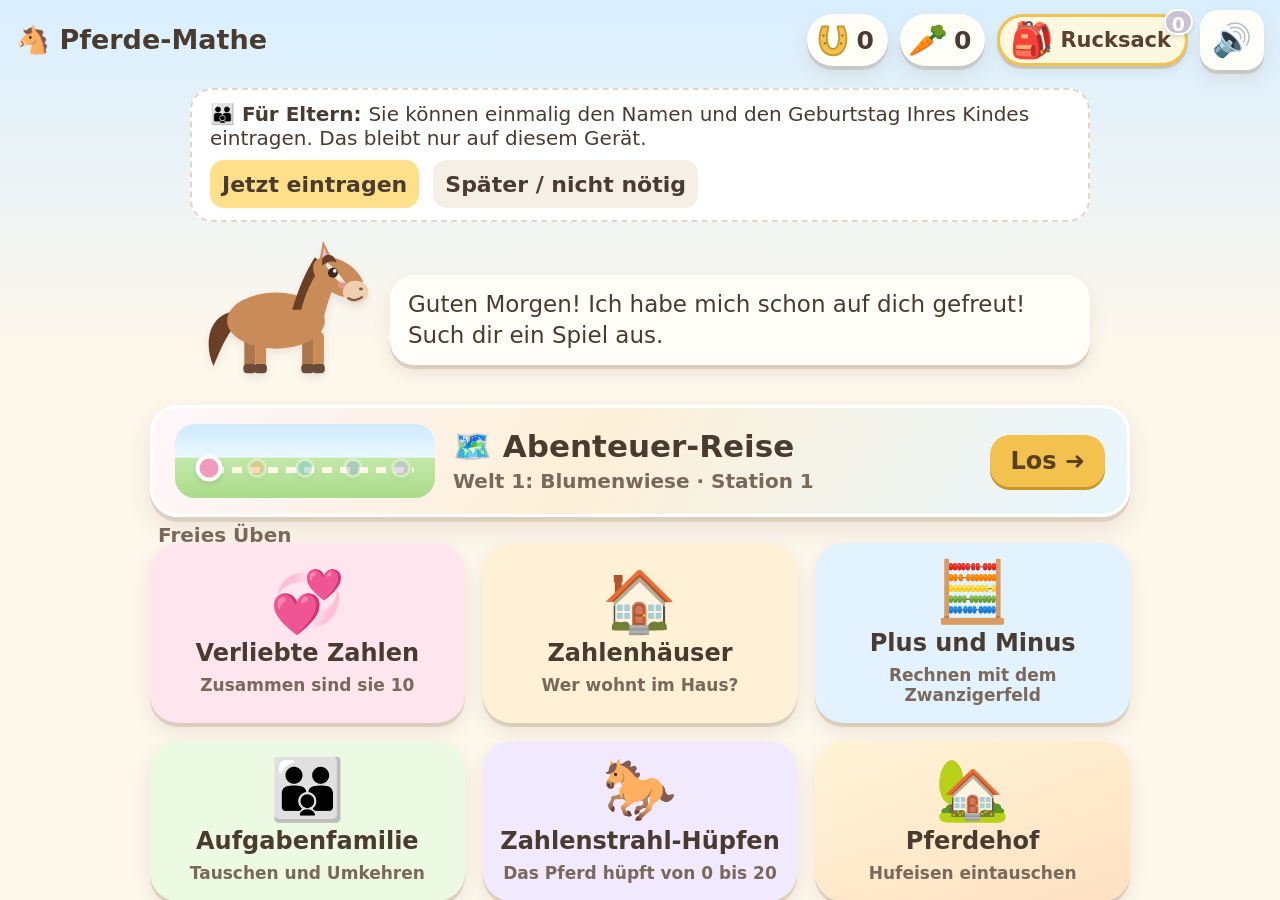
==== commit 024fce6e: "Pferdehof im bayerischen Voralpenland (Berge, Bauernhaus mit Geranien-Balkon, Stall mit Blumenkästen" ====
--- a/pferde-mathe.html
+++ b/pferde-mathe.html
@@ -748,6 +748,63 @@
 .closet-card{max-height:calc(100vh - 32px - env(safe-area-inset-top) - env(safe-area-inset-bottom));overflow-y:auto;-webkit-overflow-scrolling:touch}
 .closet-card .chip{min-height:40px;padding:6px 10px;font-size:.88rem}
 .closet-card .clist{max-height:none}
+/* Bayerisches Voralpenland: Berge, Kapelle, Maibaum, Bauernhaus, Kühe, Traktor */
+.farm .mtn{bottom:46%;height:36%;z-index:3}
+.farm.evening .mtn{opacity:.95}
+.farm .chapel,.farm .maibaum,.farm .woodpile,.farm .fest{cursor:pointer}
+.farm .house{cursor:pointer;filter:drop-shadow(0 6px 6px rgba(60,80,40,.12))}
+.farm .hwin.lit .pane,.farm .hwin.lit rect:first-child{fill:#fff3b0}
+.farm .hwin.lit{animation:winpop .9s ease}
+@keyframes winpop{0%,100%{opacity:1}30%{opacity:.7}}
+.farm .house .smoke{animation:smoke 6s ease-in-out infinite}
+@keyframes smoke{0%,100%{transform:translateY(0);opacity:.9}50%{transform:translateY(-6px);opacity:.5}}
+.farm .cow{cursor:pointer}
+.farm .cow.flip svg{transform:scaleX(-1)}
+.farm .cow .cow-head{transform-box:fill-box;transform-origin:20% 30%;animation:graze 6s ease-in-out infinite}
+.farm .cow[data-cow="1"] .cow-head{animation-delay:-3s}
+@keyframes graze{0%,55%,100%{transform:rotate(0)}65%,90%{transform:rotate(22deg) translateY(6%)}}
+.farm .cow .cow-tail{transform-box:fill-box;transform-origin:90% 0;animation:cowtail 3s ease-in-out infinite}
+@keyframes cowtail{0%,100%{transform:rotate(0)}50%{transform:rotate(14deg)}}
+.farm .tractor{cursor:pointer}
+.farm .tractor.drive{animation:tractor 24s linear forwards}
+.farm .tractor .wheel{transform-box:fill-box;transform-origin:50% 50%}
+.farm .tractor.drive .wheel{animation:wheelspin 1.4s linear infinite}
+@keyframes wheelspin{to{transform:rotate(360deg)}}
+@keyframes tractor{from{left:-14%}to{left:114%}}
+.farm .bee{position:absolute;width:3.2vmin;min-width:22px;cursor:pointer;animation:beeA 14s ease-in-out infinite}
+.farm .bee.b1{animation-name:beeB;animation-duration:17s}
+.farm .bee svg{width:100%;height:auto;display:block}
+.farm .bee .wings{transform-box:fill-box;transform-origin:50% 100%;animation:beeflap .12s linear infinite}
+@keyframes beeflap{50%{transform:scaleY(.5)}}
+@keyframes beeA{0%{left:58%;top:62%}25%{left:66%;top:58%}50%{left:76%;top:63%}75%{left:66%;top:66%}100%{left:58%;top:62%}}
+@keyframes beeB{0%{left:30%;top:74%}30%{left:24%;top:70%}60%{left:14%;top:76%}100%{left:30%;top:74%}}
+.farm .stream-glint{animation:glint 3s linear infinite}
+@keyframes glint{to{stroke-dashoffset:-54}}
+.farm .pond.ice .pond-svg ellipse:nth-child(2),.farm .pond.ice .pond-svg ellipse:nth-child(3){fill:#e3f3fc}
+.farm .pond.ice .duck{display:none}
+.twl{animation:twinkle 2.4s ease-in-out infinite}
+@keyframes twinkle{0%,100%{opacity:1}50%{opacity:.45}}
+.farm .egg{transition:transform .5s,opacity .5s}
+.farm .egg.got{transform:translate(-50%,-160%) scale(1.3);opacity:0}
+.bday-banner{position:absolute;left:50%;bottom:calc(112px + env(safe-area-inset-bottom));transform:translateX(-50%);z-index:2900;background:linear-gradient(90deg,#fde8f0,#fff8e1,#e3f5fd);border-radius:20px;padding:8px 20px;font-weight:900;font-size:1.25rem;color:#8a4f6a;box-shadow:0 4px 12px rgba(0,0,0,.08);pointer-events:none;white-space:nowrap}
+/* Jahreszeiten */
+.farm.season-winter .sky{background:linear-gradient(180deg,#b9d3ee 0%,#dbe8f6 40%,#f2f6fb 60%)}
+.farm.season-autumn .sky{background:linear-gradient(180deg,#9fd0f2 0%,#cfe6f4 38%,#f6efdc 60%)}
+.farm.season-winter .tuft,.farm.season-winter .flw{opacity:.35}
+.farm.season-autumn .flw{opacity:.7}
+.particles{position:absolute;inset:0;z-index:2500;pointer-events:none;overflow:hidden}
+.particles span{position:absolute;top:-6%;animation:pfall linear infinite;opacity:.85;color:#fff;text-shadow:0 0 2px rgba(120,150,190,.5);line-height:1}
+@keyframes pfall{0%{transform:translate(0,0) rotate(0)}50%{transform:translate(var(--dx),55vh) rotate(160deg)}100%{transform:translate(0,112vh) rotate(320deg)}}
+/* Reitplatz-Kulisse */
+.ride-screen .r-mtn{position:absolute;left:0;right:0;top:12%;height:34%}
+.ride-screen .r-mtn svg,.ride-screen .r-hills svg{width:100%;height:100%;display:block}
+.ride-screen .r-hills{position:absolute;left:0;right:0;top:30%;height:24%}
+.ride-screen .r-chapel{position:absolute;left:78%;top:30%;width:5vmin}
+.ride-screen .r-chapel svg{width:100%;height:auto}
+.ride-screen .r-grass{position:absolute;left:0;right:0;top:50%;bottom:0}
+@media (prefers-reduced-motion:reduce){.particles{display:none}.farm .tractor.drive{animation-duration:40s}.farm .bee{animation:none;left:62%;top:62%}.farm .cow .cow-head,.farm .cow .cow-tail,.farm .house .smoke,.twl{animation:none}}
+
+.farm.season-winter .bee,.farm.season-winter .fly{display:none}
 
 </style>
 </head>
@@ -787,7 +844,7 @@
 
 // ---------- Speicher ----------
 const KEY = 'pferde-mathe-v1'; // Schlüssel bleibt gleich → gespeicherter Fortschritt bleibt bei Updates erhalten
-const APP_VERSION = '2.3.0';
+const APP_VERSION = '2.4.0';
 const GAME_IDS = ['paare', 'haeuser', 'rechnen', 'familie', 'strahl', 'zehner'];
 function defaultState() {
   return {
@@ -922,6 +979,15 @@
     baa() { tone(560, 0, 0.55, 'triangle', 0.07, 470); tone(565, 0.03, 0.5, 'sine', 0.05, 480); },
     hoof(trot) { nz(0, 0.04, trot ? 0.16 : 0.13, 'bandpass', 700 + Math.random() * 500, null, 4); tone(170 + Math.random() * 60, 0, 0.05, 'sine', 0.1); },
     clap() { nz(0, 0.05, 0.12, 'bandpass', 1500 + Math.random() * 900, null, 1.4); },
+    moo() { const c = ensure(); if (!c) return; const t = c.currentTime; const o = c.createOscillator(), f = c.createBiquadFilter(), v = c.createGain(); o.type = 'sawtooth'; f.type = 'lowpass'; f.frequency.value = 520; o.frequency.setValueAtTime(150, t); o.frequency.linearRampToValueAtTime(175, t + 0.35); o.frequency.linearRampToValueAtTime(128, t + 1.1); env(v, t, 0.07, 0.15, 1.2); o.connect(f); f.connect(v); v.connect(master); o.start(t); o.stop(t + 1.25); },
+    cowbell(t0) { [0, 0.42, 0.95].forEach((d) => { tone(540, (t0 || 0) + d, 0.5, 'triangle', 0.035); tone(812, (t0 || 0) + d, 0.35, 'sine', 0.02); }); },
+    rooster() { [[520, 0, 0.12, 640], [640, 0.13, 0.12, 760], [760, 0.27, 0.5, 600]].forEach(([f, t, d, f2]) => tone(f, t, d, 'triangle', 0.045, f2)); },
+    buzz() { const c = ensure(); if (!c) return; const t = c.currentTime; const o = c.createOscillator(), v = c.createGain(), l = c.createOscillator(), lg = c.createGain(); o.type = 'sawtooth'; o.frequency.value = 220; l.frequency.value = 7; lg.gain.value = 18; l.connect(lg); lg.connect(o.frequency); env(v, t, 0.012, 0.2, 1.4); o.connect(v); v.connect(master); o.start(t); l.start(t); o.stop(t + 1.5); l.stop(t + 1.5); },
+    wind() { nz(0, 2.6, 0.035, 'bandpass', 400, 900, 0.6); },
+    putt() { [0, 0.14, 0.28, 0.42, 0.56, 0.7].forEach((d) => nz(d, 0.07, 0.06, 'lowpass', 260, null, 1)); },
+    honk() { tone(392, 0, 0.18, 'square', 0.035); tone(392, 0.24, 0.24, 'square', 0.035); },
+    chime() { [659.25, 523.25, 587.33, 392].forEach((f, i) => bell(f, i * 0.55, 1.4, 0.12)); },
+    sleigh() { range(0, 7).forEach((i) => bell(2093 + (i % 3) * 120, i * 0.11, 0.25, 0.03)); },
     treasure() { [784, 988, 1175, 1568, 1976].forEach((f, i) => bell(f, i * 0.09, 0.9, 0.16)); bell(2637, 0.5, 1.2, 0.06); }
   };
   return API;
@@ -1980,24 +2046,190 @@
   blanketPv: (c) => svgw('0 0 60 40', `<path d="M6 10 Q30 0 54 10 L56 32 Q30 42 4 32 Z" fill="${c}"/><path d="M4 32 Q30 42 56 32" stroke="#fff" stroke-width="3" fill="none" stroke-dasharray="1 6" stroke-linecap="round"/><path d="M30 20 c-3 -6 -12 -3 -8 4 l8 7 l8 -7 c4 -7 -5 -10 -8 -4z" fill="#fff" opacity=".85"/>`),
   vanePv: svgw('0 0 40 50', `<path d="M20 50 V14" stroke="#7d6a5a" stroke-width="3"/><path d="M6 22 H34 M30 18 l6 4 l-6 4" stroke="#7d6a5a" stroke-width="2.5" fill="none"/><path d="M10 12 q4 -9 12 -7 q6 -5 9 1 l-2 3 q-4 -2 -6 1 l2 6 h-3 l-2 -5 h-5 l-2 5 h-3z" fill="#e5b84a"/>`)
 };
-function barnSVG(evening, vane) {
+function barnSVG(evening, vane, season) {
+  const snow = season === 'winter', win = evening ? '#ffe08a' : '#cfe8f7';
   return svgw('0 0 320 310', `
   ${vane ? `<g class="vane"><path d="M160 54 V8" stroke="#7d6a5a" stroke-width="3.5"/><path d="M142 20 H178 M172 15 l8 5 l-8 5" stroke="#7d6a5a" stroke-width="3" fill="none"/><path d="M146 6 q5 -11 15 -9 q8 -6 12 1 l-3 4 q-5 -3 -8 1 l3 8 h-4 l-3 -7 h-6 l-3 7 h-4z" fill="#e5b84a"/></g>` : ''}
-  <polygon points="6,128 160,46 314,128" fill="#a84a3a"/><polygon points="22,124 160,58 298,124" fill="#c45a45"/>
-  <path d="M6 128 L160 46 L314 128" stroke="#fff" stroke-width="7" fill="none" stroke-linejoin="round"/>
-  <rect x="30" y="122" width="260" height="184" fill="#d9705a"/>
-  <path d="${range(0, 12).map((i) => `M${44 + i * 21} 124 V306`).join(' ')}" stroke="#c4604c" stroke-width="2"/>
-  <rect x="30" y="122" width="260" height="184" fill="none" stroke="#fff" stroke-width="6"/>
-  <rect x="132" y="140" width="56" height="44" rx="6" fill="${evening ? '#ffe08a' : '#fff3d6'}" class="${evening ? 'glow-win' : ''}"/><path d="M160 140 v44 M132 162 h56" stroke="#a84a3a" stroke-width="5"/>
-  <path d="M136 184 l6 -10 l6 10 l6 -12 l6 12 l6 -9 l6 9 l6 -11 l6 11z" fill="#f2d16b"/>
-  <rect x="92" y="200" width="136" height="106" fill="${evening ? '#d9a06a' : '#b98058'}"/>
+  <polygon points="0,132 160,44 320,132" fill="${snow ? '#f6f9fd' : '#7d6152'}"/>
+  ${snow ? '' : range(0, 6).map((i) => `<path d="M${16 + i * 22} ${124 - i * 12} L${304 - i * 22} ${124 - i * 12}" stroke="#6c5244" stroke-width="2"/>`).join('')}
+  <path d="M0 132 L160 44 L320 132" stroke="${snow ? '#e3ebf5' : '#5e4537'}" stroke-width="7" fill="none" stroke-linejoin="round"/>
+  <polygon points="26,128 160,56 294,128" fill="#c48a55"/>
+  ${range(0, 11).map((i) => `<path d="M${38 + i * 22} 128 V${Math.max(62, 128 - Math.min(i + 1, 12 - i) * 11)}" stroke="#a87346" stroke-width="2.2"/>`).join('')}
+  <rect x="26" y="126" width="268" height="150" fill="#b9824f"/>
+  <path d="${range(0, 12).map((i) => `M${36 + i * 22} 128 V276`).join(' ')}" stroke="#a87346" stroke-width="2.4"/>
+  <rect x="20" y="272" width="280" height="34" fill="#e9e2d6"/>${range(0, 6).map((i) => `<rect x="${24 + i * 46}" y="${i % 2 ? 288 : 276}" width="40" height="12" rx="4" fill="#d9cfc4"/>`).join('')}
+  <g class="hwin"><rect x="132" y="138" width="56" height="40" rx="5" fill="${win}" stroke="#fff" stroke-width="4" class="${evening ? 'glow-win' : ''}"/><path d="M160 138 v40 M132 158 h56" stroke="#fff" stroke-width="3"/></g>
+  <g class="fbox">${geraniums(126, 182, 68, 5)}</g>
+  <g class="hwin"><rect x="46" y="176" width="30" height="30" rx="3" fill="${win}" stroke="#fff" stroke-width="3"/><path d="M61 176 v30 M46 191 h30" stroke="#fff" stroke-width="2"/></g>
+  <g class="hwin"><rect x="244" y="176" width="30" height="30" rx="3" fill="${win}" stroke="#fff" stroke-width="3"/><path d="M259 176 v30 M244 191 h30" stroke="#fff" stroke-width="2"/></g>
+  <g class="fbox">${geraniums(40, 210, 42, 3)}${geraniums(238, 210, 42, 3)}</g>
+  <rect x="92" y="200" width="136" height="106" fill="${evening ? '#d9a06a' : '#8a5a36'}"/>
   <ellipse cx="160" cy="300" rx="58" ry="20" fill="#f2d16b"/><path d="M110 296 l8 -12 l6 12 l8 -14 l6 14 l8 -10 l6 10 l8 -13 l6 13 l8 -11 l6 11 l8 -12 l6 12" stroke="#e1bd52" stroke-width="3" fill="none"/>
   ${evening ? '<circle cx="160" cy="226" r="9" fill="#ffd27a"/><circle cx="160" cy="226" r="22" fill="#ffd27a" opacity=".3" class="glow-win"/>' : ''}
-  <g class="door dl"><rect x="92" y="200" width="68" height="106" fill="#fff3d6"/><path d="M96 204 L156 302 M156 204 L96 302" stroke="#d9705a" stroke-width="9"/><rect x="92" y="200" width="68" height="106" fill="none" stroke="#fff" stroke-width="6"/></g>
-  <g class="door dr"><rect x="160" y="200" width="68" height="106" fill="#fff3d6"/><path d="M164 204 L224 302 M224 204 L164 302" stroke="#d9705a" stroke-width="9"/><rect x="160" y="200" width="68" height="106" fill="none" stroke="#fff" stroke-width="6"/></g>
-  <circle cx="160" cy="112" r="15" fill="#f2c14e"/><path d="M153 104 C150 116 154 121 160 121 C166 121 170 116 167 104" stroke="#c9962a" stroke-width="3.5" fill="none"/>
-  <rect x="24" y="300" width="272" height="10" rx="4" fill="#b9a99a"/>`, 'barn-svg');
-}
+  <g class="door dl"><rect x="92" y="200" width="68" height="106" fill="#d29a64"/><path d="M96 204 L156 302 M156 204 L96 302" stroke="#f6e6c8" stroke-width="8"/><rect x="92" y="200" width="68" height="106" fill="none" stroke="#f6e6c8" stroke-width="6"/></g>
+  <g class="door dr"><rect x="160" y="200" width="68" height="106" fill="#d29a64"/><path d="M164 204 L224 302 M224 204 L164 302" stroke="#f6e6c8" stroke-width="8"/><rect x="160" y="200" width="68" height="106" fill="none" stroke="#f6e6c8" stroke-width="6"/></g>
+  <circle cx="160" cy="104" r="15" fill="#f2c14e"/><path d="M153 96 C150 108 154 113 160 113 C166 113 170 108 167 96" stroke="#c9962a" stroke-width="3.5" fill="none"/>
+  ${snow ? '<path d="M20 272 h280 v-4 q-140 -6 -280 0z" fill="#fff"/>' : ''}
+  <rect x="16" y="300" width="288" height="10" rx="4" fill="#b9a99a"/>`, 'barn-svg');
+}
+
+// ---------- Jahreszeiten & Feste (nach echtem Datum) ----------
+function seasonNow(d) {
+  const q = new URLSearchParams(location.search).get('season');
+  if (['spring', 'summer', 'autumn', 'winter'].includes(q)) return q;
+  const m = (d || new Date()).getMonth() + 1;
+  return m >= 3 && m <= 5 ? 'spring' : m >= 6 && m <= 8 ? 'summer' : m >= 9 && m <= 11 ? 'autumn' : 'winter';
+}
+function easterSunday(y) { // Gauß'sche Osterformel
+  const a = y % 19, b = Math.floor(y / 100), c = y % 100, d = Math.floor(b / 4), e = b % 4, f = Math.floor((b + 8) / 25), g = Math.floor((b - f + 1) / 3);
+  const hh = (19 * a + b - d - g + 15) % 30, i = Math.floor(c / 4), k = c % 4, l = (32 + 2 * e + 2 * i - hh - k) % 7, m = Math.floor((a + 11 * hh + 22 * l) / 451);
+  const month = Math.floor((hh + l - 7 * m + 114) / 31), day = ((hh + l - 7 * m + 114) % 31) + 1;
+  return new Date(y, month - 1, day);
+}
+function festNow(d) {
+  const q = new URLSearchParams(location.search).get('fest');
+  if (['advent', 'xmas', 'easter', 'halloween', 'birthday', 'none'].includes(q)) return q === 'none' ? null : q;
+  d = d || new Date();
+  const m = d.getMonth() + 1, day = d.getDate(), today = new Date(d.getFullYear(), m - 1, day);
+  if (S.bday && S.bday.d && S.bday.m) { const diff = Math.round((today - new Date(d.getFullYear(), S.bday.m - 1, S.bday.d)) / 864e5); if (diff >= 0 && diff <= 1) return 'birthday'; }
+  if (m === 12 && day >= 24 && day <= 26) return 'xmas';
+  if ((m === 11 && day >= 27) || (m === 12 && day < 24)) return 'advent';
+  const diffE = Math.round((today - easterSunday(d.getFullYear())) / 864e5);
+  if (diffE >= -7 && diffE <= 1) return 'easter';
+  if (m === 10 && day >= 24) return 'halloween';
+  return null;
+}
+const PAL = {
+  spring: { m1: '#a8dc86', m2: '#8ccb6c', h1: '#c6e9ad', h2: '#b2e09a', h3: '#9fd486', stripe: '#c2ea9f', path: '#ead9b0', forest: '#6fa86a', snow: 1 },
+  summer: { m1: '#a3d684', m2: '#86c46a', h1: '#bfe5ab', h2: '#acdc95', h3: '#98cf82', stripe: '#b4e09a', path: '#e9d6ac', forest: '#5f9a5c', snow: 0.7 },
+  autumn: { m1: '#b9d27e', m2: '#9cbd62', h1: '#d5dc9c', h2: '#c3d488', h3: '#b0c874', stripe: '#cfdf9a', path: '#e6cc9a', forest: '#8a9a4e', snow: 1.1 },
+  winter: { m1: '#f4f8fc', m2: '#e2ecf6', h1: '#f6f9fd', h2: '#eaf1f9', h3: '#dfe9f4', stripe: '#ffffff', path: '#dfe6ee', forest: '#7d9a8e', snow: 2 }
+};
+function mountainsSVG(season, evening) {
+  const P = PAL[season], sn = P.snow;
+  const far = evening ? '#b7a9d6' : '#b9c9e8', near = evening ? '#a597c9' : '#9fb6dc', shd = evening ? '#9283bb' : '#8ba3cc';
+  const peaks = (pts, fill) => {
+    const d = 'M0 300 ' + pts.map(([x, y]) => `L${x} ${y}`).join(' ') + ' L1000 300 Z';
+    const tops = pts.filter((q) => q[2]);
+    const shades = tops.map(([x, y]) => `<path d="M${x} ${y} L${x + 90} 300 L${x + 30} 300 Z" fill="${shd}" opacity=".35"/>`).join('');
+    const caps = tops.map(([x, y]) => { const w = 34 * sn, hh = 30 * sn; return `<path d="M${x - w} ${y + hh} L${x} ${y} L${x + w} ${y + hh} L${x + w * 0.55} ${y + hh * 0.8} L${x + w * 0.2} ${y + hh * 1.05} L${x - w * 0.2} ${y + hh * 0.8} L${x - w * 0.6} ${y + hh * 1.02} Z" fill="#fff"/><path d="M${x} ${y} L${x + w} ${y + hh} L${x + w * 0.55} ${y + hh * 0.8} L${x + w * 0.2} ${y + hh * 1.05} Z" fill="#e3ebf7"/>`; }).join('');
+    return `<path d="${d}" fill="${fill}"/>${shades}${caps}`;
+  };
+  const trees = range(0, 39).map((i) => { const x = i * 26 + (i % 3) * 4, y = 236 + (i % 4) * 4; return [x, y]; });
+  return `<svg viewBox="0 0 1000 300" preserveAspectRatio="none" aria-hidden="true">
+    ${peaks([[0, 170], [70, 120, 1], [150, 160], [230, 88, 1], [300, 140], [360, 110, 1], [430, 150], [520, 70, 1], [600, 130], [680, 96, 1], [760, 150], [840, 104, 1], [920, 140], [1000, 118]], far)}
+    ${peaks([[0, 220], [110, 160, 1], [210, 210], [330, 150, 1], [420, 205], [600, 140, 1], [700, 200], [800, 166, 1], [900, 214], [1000, 180]], near)}
+    <path d="M0 250 Q120 220 260 236 T520 228 T800 236 T1000 226 L1000 300 L0 300 Z" fill="${P.forest}"/>
+    <g fill="${shade(P.forest, 0.85)}">${trees.map(([x, y]) => `<path d="M${x} ${y + 24} L${x + 9} ${y} L${x + 18} ${y + 24} Z"/>`).join('')}</g>
+    ${season === 'winter' ? `<g fill="#fff" opacity=".85">${trees.map(([x, y]) => `<path d="M${x + 5} ${y + 10} L${x + 9} ${y} L${x + 13} ${y + 10} Z"/>`).join('')}</g>` : ''}
+  </svg>`;
+}
+function chapelSVG(season) {
+  const roof = season === 'winter' ? '#f4f7fb' : '#c45a45';
+  return svgw('0 0 80 120', `<rect x="20" y="58" width="40" height="56" fill="#fbf7ee"/><path d="M14 62 L40 40 L66 62 Z" fill="${roof}"/>
+    <rect x="30" y="20" width="20" height="40" fill="#fbf7ee"/><rect x="36" y="28" width="8" height="10" rx="4" fill="#7a6a8a"/>
+    <path d="M28 22 C28 8 52 8 52 22 Z" fill="#5f8f5a"/><ellipse cx="40" cy="8" rx="6" ry="7" fill="#5f8f5a"/><path d="M40 -4 V2 M37 -1 H43" stroke="#e5b84a" stroke-width="2"/>
+    <path d="M34 114 V96 a6 6 0 0 1 12 0 V114 Z" fill="#9a6640"/><circle cx="40" cy="76" r="5" fill="#b5dcff"/>`);
+}
+function maibaumSVG() {
+  return svgw('0 0 40 260', `<rect x="17" y="10" width="6" height="250" fill="#fff"/>
+    ${range(0, 19).map((i) => `<path d="M17 ${16 + i * 12} L23 ${22 + i * 12} L23 ${28 + i * 12} L17 ${22 + i * 12} Z" fill="#5b8fd6"/>`).join('')}
+    <ellipse cx="20" cy="58" rx="16" ry="4" fill="#5c9e4a"/><ellipse cx="20" cy="120" rx="13" ry="3.4" fill="#5c9e4a"/>
+    <path d="M20 58 q-10 8 -12 18 M20 58 q10 8 12 18 M20 120 q-8 6 -10 14 M20 120 q8 6 10 14" stroke="#f48fb1" stroke-width="1.6" fill="none"/>
+    <path d="M20 10 L8 -2 L20 4 L32 -2 Z" fill="#5c9e4a"/><rect x="5" y="80" width="10" height="7" rx="2" fill="#fff8ec"/><rect x="25" y="96" width="10" height="7" rx="2" fill="#fff8ec"/>`);
+}
+function geraniums(x, y, w, n) { // rote Geranien im Blumenkasten
+  return `<rect x="${x}" y="${y}" width="${w}" height="9" rx="2" fill="#8a5a36"/><rect x="${x}" y="${y}" width="${w}" height="3" rx="1.5" fill="#a87b52"/>
+    ${range(0, n - 1).map((i) => { const cx = x + 5 + i * ((w - 10) / Math.max(1, n - 1)); return `<ellipse cx="${cx}" cy="${y - 2}" rx="6" ry="4" fill="#5c9e4a"/><circle cx="${cx - 2}" cy="${y - 6}" r="3.6" fill="#e8484f"/><circle cx="${cx + 2.5}" cy="${y - 7}" r="3.2" fill="#f2625f"/><circle cx="${cx}" cy="${y - 9}" r="2.6" fill="#ff7b74"/>`; }).join('')}`;
+}
+function farmhouseSVG(evening, season, fest) {
+  const win = evening ? '#ffe08a' : '#cfe8f7', snow = season === 'winter';
+  const lowWin = (x, i) => `<g class="hwin" data-win="${i}"><rect x="${x - 4}" y="196" width="8" height="40" fill="#4f8f5b"/><rect class="pane" x="${x}" y="196" width="34" height="40" rx="2" fill="${win}" stroke="#fff" stroke-width="3"/><path d="M${x + 17} 196 v40 M${x} 214 h34" stroke="#fff" stroke-width="2.5"/><rect x="${x + 34}" y="196" width="8" height="40" fill="#4f8f5b"/><path d="M${x - 4} 204 h8 M${x - 4} 212 h8 M${x - 4} 220 h8 M${x - 4} 228 h8 M${x + 34} 204 h8 M${x + 34} 212 h8 M${x + 34} 220 h8 M${x + 34} 228 h8" stroke="#3f7a4b" stroke-width="1.4"/></g>
+    <g class="fbox">${geraniums(x - 6, 238, 46, 4)}</g>`;
+  const upWin = (x, i) => `<g class="hwin" data-win="u${i}"><rect x="${x - 4}" y="118" width="7" height="30" fill="#4f8f5b"/><rect class="pane" x="${x}" y="118" width="28" height="30" rx="2" fill="${win}" stroke="#f6e6c8" stroke-width="2.5"/><path d="M${x + 14} 118 v30 M${x} 132 h28" stroke="#f6e6c8" stroke-width="2"/><rect x="${x + 28}" y="118" width="7" height="30" fill="#4f8f5b"/></g>`;
+  const lights = fest === 'advent' || fest === 'xmas';
+  return svgw('0 0 400 300', `
+    <rect x="330" y="30" width="20" height="50" fill="#d9cfc4"/><rect x="326" y="26" width="28" height="8" fill="#b9a99a"/>
+    <g class="smoke"><circle cx="340" cy="18" r="8" fill="#fff" opacity=".7"/><circle cx="348" cy="6" r="10" fill="#fff" opacity=".5"/></g>
+    <polygon points="0,112 200,36 400,112" fill="${snow ? '#f6f9fd' : '#7d6152'}"/>
+    ${snow ? '' : range(0, 5).map((i) => `<path d="M${20 + i * 30} ${104 - i * 11.4} L${380 - i * 30} ${104 - i * 11.4}" stroke="#6c5244" stroke-width="2"/>`).join('')}
+    <path d="M0 112 L200 36 L400 112" stroke="${snow ? '#e3ebf5' : '#5e4537'}" stroke-width="7" fill="none" stroke-linejoin="round"/>
+    <polygon points="40,108 200,50 360,108" fill="#b9824f"/>
+    ${range(0, 14).map((i) => `<path d="M${50 + i * 21} 108 V${Math.max(54, 108 - Math.min(i + 1, 15 - i) * 7.6)}" stroke="#a87346" stroke-width="2"/>`).join('')}
+    <circle cx="200" cy="82" r="11" fill="#f6cf5a"/><path d="M200 66 v32 M184 82 h32 M189 71 l22 22 M211 71 l-22 22" stroke="#e5b84a" stroke-width="2"/>
+    <rect x="40" y="108" width="320" height="64" fill="#c48a55"/>
+    ${range(0, 14).map((i) => `<path d="M${52 + i * 21} 108 V172" stroke="#b07847" stroke-width="2"/>`).join('')}
+    ${upWin(78, 0)}${upWin(186, 1)}${upWin(294, 2)}
+    <rect x="30" y="150" width="340" height="6" fill="#8a5a36"/><rect x="30" y="172" width="340" height="7" fill="#8a5a36"/>
+    ${range(0, 33).map((i) => `<path d="M${36 + i * 10} 156 v16" stroke="#a87346" stroke-width="5" stroke-linecap="round"/>`).join('')}
+    <g class="fbox">${geraniums(36, 146, 100, 7)}${geraniums(150, 146, 100, 7)}${geraniums(264, 146, 100, 7)}</g>
+    <rect x="44" y="179" width="312" height="117" fill="#fbf7ee"/><rect x="44" y="179" width="312" height="10" fill="#ece3d3"/>
+    ${lowWin(70, 0)}${lowWin(132, 1)}${lowWin(258, 2)}${lowWin(318, 3)}
+    <path d="M184 296 V222 a16 16 0 0 1 32 0 V296 Z" fill="#8a5a36"/><path d="M200 206 V296" stroke="#6c4528" stroke-width="2"/><circle cx="194" cy="262" r="2.4" fill="#e5b84a"/>
+    <path d="M200 194 c-3 -6 -12 -3 -8 4 l8 7 l8 -7 c4 -7 -5 -10 -8 -4z" fill="#f48fb1"/>
+    <rect x="176" y="292" width="48" height="8" rx="2" fill="#c9bfb4"/><rect x="36" y="294" width="328" height="6" rx="3" fill="#d9cfc4"/>
+    ${snow ? '<path d="M30 150 h340 v-4 q-170 -8 -340 0 z" fill="#fff"/>' : ''}
+    ${lights ? `<path d="M30 150 ${range(0, 15).map((i) => `Q${41 + i * 21} 162 ${51 + i * 21} 150`).join(' ')}" stroke="#4f8a4a" stroke-width="5" fill="none"/>${range(0, 15).map((i) => `<circle class="twl" style="animation-delay:${-(i % 4) * 0.5}s" cx="${41 + i * 21}" cy="158" r="3.4" fill="${['#ffd166', '#f48fb1', '#b5dcff', '#fff3a8'][i % 4]}"/>`).join('')}<path d="M92 126 l3 6 l7 1 l-5 5 l1 7 l-6 -3 l-6 3 l1 -7 l-5 -5 l7 -1 Z" fill="#ffd166" class="twl"/>` : ''}
+  `, 'house-svg');
+}
+function woodpileSVG(season) {
+  return svgw('0 0 120 70', `<rect x="4" y="8" width="112" height="6" rx="2" fill="${season === 'winter' ? '#fff' : '#7d6152'}"/>${range(0, 2).map((r) => range(0, 5).map((i) => `<circle cx="${12 + i * 17 + (r % 2) * 8}" cy="${58 - r * 15}" r="8" fill="#c99d6e" stroke="#a87b52" stroke-width="2"/><circle cx="${12 + i * 17 + (r % 2) * 8}" cy="${58 - r * 15}" r="3" fill="none" stroke="#a87b52" stroke-width="1.2"/>`).join('')).join('')}<rect x="6" y="12" width="5" height="56" fill="#8a5a36"/><rect x="109" y="12" width="5" height="56" fill="#8a5a36"/>`);
+}
+function cowSVG(spot) {
+  return svgw('0 0 140 100', `<g class="cow-tail"><path d="M18 46 C6 50 6 70 10 78" stroke="#f3eee6" stroke-width="4" fill="none"/><ellipse cx="10" cy="80" rx="4" ry="6" fill="#6a4a38"/></g>
+    <rect x="28" y="62" width="10" height="30" rx="5" fill="#e9e1d6"/><rect x="92" y="62" width="10" height="30" rx="5" fill="#e9e1d6"/>
+    <ellipse cx="66" cy="54" rx="50" ry="24" fill="#fbf8f2"/><ellipse cx="50" cy="48" rx="16" ry="11" fill="${spot}"/><ellipse cx="82" cy="60" rx="12" ry="8" fill="${spot}"/><ellipse cx="38" cy="64" rx="7" ry="5" fill="${spot}"/>
+    <ellipse cx="64" cy="76" rx="9" ry="5" fill="#f7c3cf"/>
+    <rect x="40" y="64" width="10" height="30" rx="5" fill="#fbf8f2"/><rect x="104" y="62" width="10" height="30" rx="5" fill="#fbf8f2"/>
+    <path d="M36 92 h16 M100 92 h16" stroke="#6a4a38" stroke-width="5" stroke-linecap="round"/>
+    <g class="cow-head"><path d="M104 36 l-8 -10 l10 4 Z M128 36 l8 -10 l-10 4 Z" fill="#e9dccb"/><ellipse cx="116" cy="46" rx="15" ry="17" fill="#fbf8f2"/><ellipse cx="116" cy="58" rx="12" ry="8" fill="#f7c3cf"/><circle cx="112" cy="58" r="1.8" fill="#b77a86"/><circle cx="120" cy="58" r="1.8" fill="#b77a86"/>
+    <circle cx="110" cy="43" r="2.6" fill="#3a2a20"/><circle cx="122" cy="43" r="2.6" fill="#3a2a20"/><ellipse cx="104" cy="38" rx="7" ry="3.5" fill="${spot}" transform="rotate(-20 104 38)"/>
+    <path d="M106 64 Q116 70 126 64" stroke="#8a5a36" stroke-width="2.4" fill="none"/><path d="M110 68 L116 80 L122 68 Z" fill="#f2c14e" stroke="#c9962a" stroke-width="1.5"/><circle cx="116" cy="80" r="2" fill="#c9962a"/></g>`);
+}
+function tractorSVG() {
+  return svgw('0 0 130 90', `<rect x="20" y="40" width="70" height="26" rx="6" fill="#6fb85a"/><rect x="50" y="14" width="34" height="30" rx="4" fill="#6fb85a"/><rect x="55" y="19" width="24" height="18" rx="3" fill="#cfe8f7"/>
+    <rect x="86" y="44" width="30" height="20" rx="5" fill="#86c96d"/><rect x="100" y="28" width="5" height="18" fill="#5a4a40"/>
+    <g class="wheel"><circle cx="40" cy="68" r="20" fill="#3b3332"/><circle cx="40" cy="68" r="9" fill="#f2c14e"/><path d="M40 50 v36 M22 68 h36" stroke="#5a504a" stroke-width="3"/></g>
+    <g class="wheel"><circle cx="104" cy="74" r="13" fill="#3b3332"/><circle cx="104" cy="74" r="6" fill="#f2c14e"/></g>
+    <circle cx="68" cy="28" r="5" fill="#f6d0b1"/><path d="M62 26 C62 18 74 18 74 26 Z" fill="#5b8fd6"/>`);
+}
+function beeSVG() { return svgw('0 0 30 24', `<g class="wings"><ellipse cx="12" cy="6" rx="6" ry="5" fill="#fff" opacity=".85"/><ellipse cx="18" cy="6" rx="6" ry="5" fill="#fff" opacity=".85"/></g><ellipse cx="15" cy="14" rx="10" ry="7" fill="#ffd166"/><path d="M12 8 v12 M17 8 v12" stroke="#5a4033" stroke-width="2.6"/><circle cx="24" cy="12" r="1.4" fill="#5a4033"/>`); }
+function pumpkinSVG(k) { // freundliche Kürbisse – nur lächelnd, nichts Gruseliges
+  return svgw('0 0 80 70', `<path d="M40 14 q2 -10 8 -12" stroke="#6a8a3a" stroke-width="4" fill="none" stroke-linecap="round"/><ellipse cx="22" cy="42" rx="18" ry="22" fill="#f59e4c"/><ellipse cx="58" cy="42" rx="18" ry="22" fill="#f59e4c"/><ellipse cx="40" cy="42" rx="20" ry="25" fill="#f8ad5c"/>
+    <path d="M40 18 v48 M28 20 q-6 22 0 44 M52 20 q6 22 0 44" stroke="#e58a3a" stroke-width="2" fill="none"/>
+    ${k % 2 ? '<circle cx="32" cy="38" r="3" fill="#7a4a2a"/><circle cx="48" cy="38" r="3" fill="#7a4a2a"/><path d="M32 48 Q40 55 48 48" stroke="#7a4a2a" stroke-width="2.6" fill="none" stroke-linecap="round"/><circle cx="27" cy="46" r="3" fill="#f7a8c4" opacity=".6"/><circle cx="53" cy="46" r="3" fill="#f7a8c4" opacity=".6"/>' : '<path d="M30 8 q4 4 8 0" stroke="#6fb85a" stroke-width="3" fill="none"/>'}`);
+}
+function eggSVG(c) { return svgw('0 0 30 38', `<ellipse cx="15" cy="21" rx="12" ry="15" fill="${c}"/><path d="M4 20 q5.5 -5 11 0 t11 0" stroke="#fff" stroke-width="3" fill="none"/><circle cx="10" cy="28" r="2" fill="#fff"/><circle cx="19" cy="29" r="2" fill="#fff"/><ellipse cx="10" cy="13" rx="3" ry="4" fill="#fff" opacity=".5"/>`); }
+function xmasTreeSVG() { return svgw('0 0 80 120', `<rect x="35" y="96" width="10" height="18" fill="#8a5a36"/><path d="M40 6 L64 46 L54 46 L72 76 L60 76 L78 104 L2 104 L20 76 L8 76 L26 46 L16 46 Z" fill="#4f8a4a"/>${[[34, 40], [48, 58], [28, 70], [52, 84], [24, 92], [40, 76], [60, 98]].map(([x, y], i) => `<circle class="twl" style="animation-delay:${-i * 0.4}s" cx="${x}" cy="${y}" r="4" fill="${['#f48fb1', '#ffd166', '#b5dcff', '#fff3a8'][i % 4]}"/>`).join('')}<path d="M40 0 l3 6 l7 1 l-5 5 l1 7 l-6 -3 l-6 3 l1 -7 l-5 -5 l7 -1 Z" fill="#ffd166"/>`); }
+function balloonsSVG() { return svgw('0 0 90 160', [[20, 40, '#f48fb1'], [46, 26, '#ffd166'], [70, 44, '#b5dcff']].map(([x, y, c]) => `<path d="M${x} ${y + 22} Q${x + (45 - x) * 0.4} ${y + 70} 45 158" stroke="#b9a99a" stroke-width="1.4" fill="none"/><ellipse cx="${x}" cy="${y}" rx="16" ry="20" fill="${c}"/><ellipse cx="${x - 5}" cy="${y - 7}" rx="4" ry="6" fill="#fff" opacity=".5"/><path d="M${x - 3} ${y + 20} l3 5 l3 -5 z" fill="${c}"/>`).join('')); }
+function treeSVG(season) {
+  const trunk = `<path d="M90 240 C92 200 88 170 80 150 L104 150 C100 172 108 205 114 240 Z" fill="#9a6640"/><path d="M96 175 C80 160 70 150 60 148" stroke="#9a6640" stroke-width="8" fill="none" stroke-linecap="round"/>`;
+  if (season === 'winter') return svgw('0 0 200 240', `${trunk}<g stroke="#9a6640" stroke-linecap="round" fill="none"><path d="M92 152 C88 120 70 100 50 86" stroke-width="9"/><path d="M96 150 C104 116 126 96 150 84" stroke-width="9"/><path d="M94 150 C96 110 98 80 100 44" stroke-width="8"/><path d="M70 106 L46 112 M126 100 L150 108 M99 80 L80 60 M100 70 L120 52" stroke-width="5"/></g>
+    <g stroke="#fff" stroke-linecap="round" fill="none" stroke-width="4"><path d="M54 84 C66 92 78 104 86 120"/><path d="M146 82 C134 92 118 104 108 120"/><path d="M98 48 C98 60 98 70 97 82"/><path d="M48 110 L66 106 M130 100 L148 106"/></g>
+    <ellipse cx="100" cy="238" rx="60" ry="8" fill="#fff"/>`);
+  const C = season === 'autumn' ? ['#eaa24a', '#f4bf5c', '#dc8a3c', '#f6cc6e', '#ffdb8e'] : season === 'spring' ? ['#93d47c', '#a6df8e', '#86c873', '#a6df8e', '#bde9a8'] : ['#7cc36a', '#8fd27a', '#73b862', '#8fd27a', '#9fdc89'];
+  const dots = season === 'spring' ? range(0, 21).map((i) => { const a = i * 2.4, r = 20 + (i * 13) % 52; const x = (100 + Math.cos(a) * r).toFixed(0), y = (88 + Math.sin(a) * r * 0.8).toFixed(0); return `<circle cx="${x}" cy="${y}" r="5.5" fill="${i % 3 ? '#fde3ec' : '#f7a8c4'}"/><circle cx="${x}" cy="${y}" r="1.8" fill="#ffd166"/>`; }).join('')
+    : [[70, 90], [118, 70], [140, 120], [92, 124], [52, 122], [110, 104], [76, 52]].slice(0, season === 'autumn' ? 5 : 7).map(([x, y]) => `<circle cx="${x}" cy="${y}" r="7.5" fill="#f26d6d"/><circle cx="${x - 2.5}" cy="${y - 2.5}" r="2.2" fill="#fff" opacity=".6"/>`).join('');
+  const ground = season === 'autumn' ? [[40, 236, '#eaa24a'], [70, 232, '#dc8a3c'], [130, 234, '#f4bf5c'], [160, 238, '#eaa24a'], [110, 238, '#f26d6d']].map(([x, y, c]) => `<ellipse cx="${x}" cy="${y}" rx="7" ry="3.5" fill="${c}" transform="rotate(${x % 40 - 20} ${x} ${y})"/>`).join('')
+    : season === 'spring' ? [[50, 236], [80, 232], [130, 236], [150, 232]].map(([x, y]) => `<circle cx="${x}" cy="${y}" r="3" fill="#fde3ec"/>`).join('') : '<circle cx="130" cy="232" r="7" fill="#f26d6d"/><circle cx="62" cy="234" r="6.5" fill="#f26d6d"/>';
+  return svgw('0 0 200 240', `${trunk}<g class="canopy"><circle cx="100" cy="92" r="66" fill="${C[0]}"/><circle cx="55" cy="110" r="42" fill="${C[1]}"/><circle cx="148" cy="108" r="44" fill="${C[2]}"/><circle cx="100" cy="52" r="44" fill="${C[3]}"/><circle cx="80" cy="80" r="28" fill="${C[4]}" opacity=".7"/>${dots}</g>${ground}`);
+}
+// fallende Blüten / Blätter / Schneeflocken (wenige, sanft; bei „Bewegung reduzieren“ aus)
+function seasonParticles(season, n) {
+  if (window.matchMedia && matchMedia('(prefers-reduced-motion: reduce)').matches) return null;
+  if (season === 'summer') return null;
+  const box = h('div', { class: 'particles ' + season, 'aria-hidden': 'true' });
+  const chars = season === 'spring' ? ['🌸', '🌸', '💮'] : season === 'autumn' ? ['🍂', '🍁', '🍂'] : ['❄', '❅', '❆'];
+  range(1, n || 12).forEach((i) => { const p = h('span', null, chars[i % chars.length]); p.style.left = ((i * 37) % 100) + '%'; p.style.animationDuration = (season === 'winter' ? 12 : 14) + (i % 5) * 2 + 's'; p.style.animationDelay = -(i * 1.7) + 's'; p.style.fontSize = (season === 'winter' ? 14 : 18) + (i % 3) * 5 + 'px'; p.style.setProperty('--dx', ((i % 2 ? 1 : -1) * (30 + (i % 4) * 15)) + 'px'); box.append(p); });
+  return box;
+}
+const FEST_SAY = { advent: 'Es ist Adventszeit! Am Bauernhaus leuchten Lichter. ✨', xmas: 'Frohe Weihnachten auf dem Pferdehof! 🎄', easter: 'Frohe Ostern! Der Osterhase hat bunte Eier im Gras versteckt – findest du sie? 🥚', halloween: 'Herbstfest! Lustige Kürbisse lächeln dich an. 🎃' };
+// Hintergrund für den Reitplatz: Berge, Wiesen, Kapelle
+function sceneryBack() {
+  const sea = seasonNow(), P = PAL[sea];
+  return `<div class="r-mtn">${mountainsSVG(sea, false)}</div><div class="r-hills"><svg viewBox="0 0 1000 300" preserveAspectRatio="none" aria-hidden="true"><path d="M0 120 Q200 50 420 110 T1000 90 L1000 300 L0 300 Z" fill="${P.h1}"/><path d="M0 170 Q300 110 600 160 T1000 140 L1000 300 L0 300 Z" fill="${P.h2}"/></svg></div><div class="r-chapel">${chapelSVG(sea)}</div><div class="r-grass" style="background:linear-gradient(180deg,${P.m1},${P.m2})"></div>`;
+}
+
 function pondSVG() {
   return svgw('0 0 300 130', `<ellipse cx="150" cy="70" rx="146" ry="56" fill="#8bc77a"/><ellipse cx="150" cy="68" rx="134" ry="48" fill="#7fcdef"/><ellipse cx="150" cy="64" rx="118" ry="38" fill="#a6defa"/>
   <ellipse class="ripple" cx="110" cy="66" rx="24" ry="7" fill="none" stroke="#fff" stroke-width="2"/><ellipse class="ripple" style="animation-delay:-2s" cx="196" cy="74" rx="20" ry="6" fill="none" stroke="#fff" stroke-width="2"/>
@@ -2133,6 +2365,8 @@
 function riderState() {
   if (!S.rider || typeof S.rider !== 'object') S.rider = { set: false, skin: SKINS[1], hair: HAIRS[1], style: 'zopf', wear: {} };
   if (!S.rider.wear) S.rider.wear = {};
+  if (typeof S.rider.skin !== 'string' || !SKINS.includes(S.rider.skin)) S.rider.skin = SKINS[1];
+  if (typeof S.rider.hair !== 'string' || !HAIRS.includes(S.rider.hair)) S.rider.hair = HAIRS[1];
   if (!Array.isArray(S.clothes)) S.clothes = [];
   if (!Array.isArray(S.rosettes)) S.rosettes = [];
   return S.rider;
@@ -2474,9 +2708,9 @@
   currentScreen = 'stable';
   repairFarm();
   clearInterval(ambientTimer);
-  const mood = farmMood();
+  const mood = farmMood(), season = seasonNow(), fest = festNow(), P = PAL[season];
   app.innerHTML = '';
-  const farm = h('div', { class: 'farm scene ' + mood, id: 'scene' });
+  const farm = h('div', { class: 'farm scene ' + mood + ' season-' + season + (fest ? ' fest-' + fest : ''), id: 'scene' });
   farm.addEventListener('scroll', () => { if (farm.scrollLeft || farm.scrollTop) { farm.scrollLeft = 0; farm.scrollTop = 0; } }); // nie verrutschen (Safari scrollt sonst versteckte Ränder ins Bild)
   const main = h('main', { id: 'screen', class: 'farm-screen' }, farm);
   app.append(main);
@@ -2496,20 +2730,52 @@
   });
   // Sachen am Himmel (Regenbogen) liegen hinter den Hügeln
   const skyLayer = add(h('div', { class: 'skylayer' }));
-  add(h('div', { class: 'layer hills-far px2', html: `<svg viewBox="0 0 1000 300" preserveAspectRatio="none" aria-hidden="true"><path d="M0 180 Q150 60 320 140 T640 120 T1000 130 L1000 300 L0 300 Z" fill="#bfe5ab"/><g fill="#a5d892">${[[120, 128], [480, 140], [820, 120]].map(([x, y]) => `<circle cx="${x}" cy="${y}" r="16"/><circle cx="${x + 18}" cy="${y + 6}" r="12"/>`).join('')}</g></svg>` }));
-  add(h('div', { class: 'layer hills-mid px3', html: `<svg viewBox="0 0 1000 300" preserveAspectRatio="none" aria-hidden="true"><path d="M0 200 Q200 110 450 170 T1000 150 L1000 300 L0 300 Z" fill="#acdc95"/></svg>` }));
-  add(h('div', { class: 'layer meadow', html: `<svg viewBox="0 0 1000 500" preserveAspectRatio="none" aria-hidden="true"><defs><linearGradient id="mg" x1="0" y1="0" x2="0" y2="1"><stop offset="0" stop-color="#a3d684"/><stop offset="1" stop-color="#86c46a"/></linearGradient></defs><path d="M0 40 Q250 0 520 30 T1000 24 L1000 500 L0 500 Z" fill="url(#mg)"/><path d="M0 200 Q300 160 600 210 T1000 190" stroke="#b4e09a" stroke-width="26" fill="none" opacity=".5"/><path d="M0 360 Q350 320 700 370 T1000 350" stroke="#b4e09a" stroke-width="30" fill="none" opacity=".4"/><path d="M-20 500 Q120 300 260 230 Q330 200 420 196" stroke="#e9d6ac" stroke-width="38" fill="none" opacity=".75" stroke-linecap="round"/></svg>` }));
+  add(h('div', { class: 'layer mtn', html: mountainsSVG(season, mood === 'evening') }));
+  add(h('div', { class: 'layer hills-far px2', html: `<svg viewBox="0 0 1000 300" preserveAspectRatio="none" aria-hidden="true"><path d="M0 180 Q150 60 320 140 T640 120 T1000 130 L1000 300 L0 300 Z" fill="${P.h1}"/><g fill="${P.h3}">${[[120, 128], [480, 140], [820, 120]].map(([x, y]) => `<circle cx="${x}" cy="${y}" r="16"/><circle cx="${x + 18}" cy="${y + 6}" r="12"/>`).join('')}</g></svg>` }));
+  add(h('div', { class: 'layer hills-mid px3', html: `<svg viewBox="0 0 1000 300" preserveAspectRatio="none" aria-hidden="true"><path d="M0 200 Q200 110 450 170 T1000 150 L1000 300 L0 300 Z" fill="${P.h2}"/><path d="M0 262 Q260 228 520 246 T1000 238" stroke="${P.path}" stroke-width="7" fill="none" opacity=".8"/></svg>` }));
+  const chapel = at(add(h('div', { class: 'scen chapel', html: chapelSVG(season) })), 58, 41.5, 4, 5);
+  chapel.addEventListener('click', () => { Sound.chime(); fsay('Ding, dong! Die kleine Kapelle läutet. 🔔'); });
+  const tractor = at(add(h('div', { class: 'scen tractor', html: tractorSVG() })), -14, 47.5, 6.5, 7);
+  let tractorT = 0;
+  const driveTractor = () => { if (currentScreen !== 'stable' || tractor.classList.contains('drive')) return; tractor.classList.add('drive'); Sound.putt(); setTimeout(() => tractor.classList.remove('drive'), 24500); };
+  tractor.addEventListener('animationend', () => tractor.classList.remove('drive'));
+  tractor.addEventListener('click', (e) => { e.stopPropagation(); Sound.honk(); fsay('Tut, tut! Der Bauer winkt dir vom Traktor zu. 🚜👋'); });
+  tractorT = setTimeout(driveTractor, 5000);
+  add(h('div', { class: 'layer meadow', html: `<svg viewBox="0 0 1000 500" preserveAspectRatio="none" aria-hidden="true"><defs><linearGradient id="mg" x1="0" y1="0" x2="0" y2="1"><stop offset="0" stop-color="${P.m1}"/><stop offset="1" stop-color="${P.m2}"/></linearGradient></defs><path d="M0 40 Q250 0 520 30 T1000 24 L1000 500 L0 500 Z" fill="url(#mg)"/><path d="M0 200 Q300 160 600 210 T1000 190" stroke="${P.stripe}" stroke-width="26" fill="none" opacity=".5"/><path d="M0 360 Q350 320 700 370 T1000 350" stroke="${P.stripe}" stroke-width="30" fill="none" opacity=".4"/><path d="M-20 500 Q120 300 260 230 Q330 200 420 196" stroke="${P.path}" stroke-width="38" fill="none" opacity=".75" stroke-linecap="round"/><path class="stream" d="M1010 34 C960 70 990 110 940 150 S900 260 860 300 S800 380 805 410" stroke="${season === 'winter' ? '#dcecf8' : '#9fd3f2'}" stroke-width="16" fill="none" stroke-linecap="round"/><path class="stream-glint" d="M1010 34 C960 70 990 110 940 150 S900 260 860 300 S800 380 805 410" stroke="#fff" stroke-width="3" fill="none" stroke-dasharray="14 40" opacity=".8"/></svg>` }));
   add(h('div', { class: 'tint' }));
 
   // Feste Kulisse: Scheune, Baum, Teich mit Enten, Zaun, Gras, Blumen, Schmetterling
-  const barn = at(add(h('div', { class: 'scen barn' + (S.barnOpen ? ' open' : ''), id: 'barn', html: barnSVG(mood === 'evening', has('wetterfahne')) })), 20, 64, 38);
-  barn.addEventListener('click', () => {
+  const barn = at(add(h('div', { class: 'scen barn' + (S.barnOpen ? ' open' : ''), id: 'barn', html: barnSVG(mood === 'evening', has('wetterfahne'), season) })), 20, 64, 38);
+  barn.addEventListener('click', (e) => {
+    if (e.target.closest('.fbox')) { Sound.sparkle(); fsay(pick(['Die roten Geranien duften so gut! 🌺', 'Blumenkästen wie in Bayern – wunderschön! 🌺'])); return; }
     barn.classList.toggle('open'); S.barnOpen = barn.classList.contains('open'); save(); Sound.door();
     if (S.barnOpen) setTimeout(() => { const n = callHorsesOut(true); fsay(n ? 'Alle Pferde kommen aus der Scheune! 🐴💕' : 'Die Scheune ist offen. Alle Pferde sind draußen auf der Koppel! 🐴'); }, 500);
   });
-  at(add(h('div', { class: 'scen tree', html: ART.tree })), 92, 64, 28);
+  at(add(h('div', { class: 'scen tree', html: treeSVG(season) })), 92, 64, 28);
+  const maibaum = at(add(h('div', { class: 'scen maibaum', html: maibaumSVG() })), 41, 50.5, 3.8, 7);
+  maibaum.addEventListener('click', () => { Sound.sparkle(); fsay('Der weiß-blaue Maibaum – das ist typisch bayerisch! 💙🤍'); });
+  const house = at(add(h('div', { class: 'scen house', html: farmhouseSVG(mood === 'evening', season, fest) })), 73, 56, 32);
+  house.addEventListener('click', (e) => {
+    const w = e.target.closest('.hwin'), fb = e.target.closest('.fbox');
+    if (w) { w.classList.toggle('lit'); Sound.pop(); fsay(pick(['Die Bäuerin winkt aus dem Fenster! 👋', 'Hier riecht es nach frischem Apfelstrudel! 🥧', 'Im Fenster sitzt eine Katze und blinzelt. 🐈'])); }
+    else if (fb) { Sound.sparkle(); fsay(pick(['Die roten Geranien blühen so schön! 🌺', 'Auf dem Balkon summen die Bienen in den Blumen. 🐝'])); }
+    else { Sound.tap(); fsay('Das ist das Bauernhaus mit dem Holzbalkon. 🏡'); }
+  });
+  const wood = at(add(h('div', { class: 'scen woodpile', html: woodpileSVG(season) })), 58.5, 57, 7.5);
+  wood.addEventListener('click', () => { Sound.hop(); fsay('Brennholz für den Winter – schön ordentlich gestapelt! 🪵'); });
+  [[47, 54.5, 9, '#8a5a3c', false], [53.5, 51.5, 7, '#4a3a32', true]].forEach(([x, y, sc, spot, flip], i) => {
+    const cow = at(add(h('div', { class: 'scen cow' + (flip ? ' flip' : ''), 'data-cow': String(i), html: cowSVG(spot) })), x, y, sc);
+    cow.addEventListener('click', (e) => { e.stopPropagation(); Sound.moo(); Sound.cowbell(0.4); fsay(pick(['Muuuh! Die Kuh freut sich über Besuch. 🐄', 'Bimmel, bammel – hörst du die Kuhglocke? 🔔', 'Die Kuh kaut gemütlich frisches Gras. 🌿'])); });
+  });
+  range(0, 1).forEach((i) => { const b = add(h('div', { class: 'bee b' + i, html: beeSVG() })); b.style.zIndex = 2800; b.addEventListener('pointerdown', (e) => { e.stopPropagation(); Sound.buzz(); fsay('Summ, summ! Die Biene sammelt Honig. 🐝'); }); });
+  // Feste und Jahreszeit-Schmuck
+  if (fest === 'halloween') [[30, 72, 5], [9, 82, 4], [64, 63, 4.4]].forEach(([x, y, sc], i) => { const k = at(add(h('div', { class: 'scen fest pumpkin', html: pumpkinSVG(i) })), x, y, sc); k.addEventListener('click', () => { Sound.pop(); fsay('Ein lustiger Kürbis! Er lächelt dich an. 🎃😊'); }); });
+  if (fest === 'advent' || fest === 'xmas') { const t = at(add(h('div', { class: 'scen fest xtree', html: xmasTreeSVG() })), 36, 66, 8); t.addEventListener('click', () => { Sound.sleigh(); fsay('Der Christbaum funkelt! ✨🎄'); }); }
+  if (fest === 'easter') ['#f7a8c4', '#b5dcff', '#ffe08a', '#bfe5ab', '#d6c2f2'].forEach((c, i) => { const eg = at(add(h('div', { class: 'scen fest egg', html: eggSVG(c) })), [14, 34, 55, 70, 90][i], [70, 88, 66, 96, 80][i], 3, 2700); eg.addEventListener('click', () => { if (eg.classList.contains('got')) return; eg.classList.add('got'); Sound.sparkle(); const left = farm.querySelectorAll('.egg:not(.got)').length; fsay(left ? `Ein Osterei gefunden! Noch ${left} versteckt. 🥚` : 'Alle Ostereier gefunden! Frohe Ostern! 🐰💕'); }); });
+  if (fest === 'birthday') { at(add(h('div', { class: 'scen fest balloons', html: balloonsSVG() })), 36, 63, 7); }
+  const parts = seasonParticles(season, 12); if (parts) add(parts);
   const fence = add(h('div', { class: 'fence', html: ART.fence })); fence.style.zIndex = 100 + 58 * 10;
-  const pond = at(add(h('div', { class: 'scen pond', id: 'pond', html: pondSVG() })), 83, 92, 34, 95);
+  const pond = at(add(h('div', { class: 'scen pond' + (season === 'winter' ? ' ice' : ''), id: 'pond', html: pondSVG() })), 83, 92, 34, 95);
   [['#fffdf5', '#f6b26b', 7, 0], ['#ffe27a', '#f6b26b', 4.2, -3], ['#ffe27a', '#f6b26b', 4, -3.6]].forEach(([c, bill, s, dl], i) => {
     const d = h('div', { class: 'duck', html: ART.duck(c, bill) });
     d.style.setProperty('--s', s); d.style.animationDelay = dl + 's'; d.style.top = (i ? 34 : 26) + '%'; d.style.left = (18 + i * 9) + '%';
@@ -2611,7 +2877,7 @@
     renderRosBadge();
     flies.slice(1).forEach((f) => f.remove()); flies.length = 1;
     if (has('schmetterlinge')) ['#f7a8c4', '#b5dcff', '#d6c2f2'].forEach((c, i) => addFly(c, i + 1));
-    if (newId === 'wetterfahne') { barn.innerHTML = barnSVG(mood === 'evening', true); }
+    if (newId === 'wetterfahne') { barn.innerHTML = barnSVG(mood === 'evening', true, seasonNow()); }
     renderTray();
   }
   function makeDraggable(el, it) {
@@ -2950,12 +3216,21 @@
   // Sicherheitsnetz: falls ein Pferd trotzdem verdeckt ist, kommt es von selbst heraus
   setTimeout(() => { if (currentScreen === 'stable' && callHorsesOut(false)) fsay(`${LN()} ist wieder da! 🐴💕`); }, 700);
   if (!riderState().set && !S.riderAsked && !window.__noRiderPrompt) { S.riderAsked = true; save(); setTimeout(() => { if (currentScreen === 'stable') openRiderSetup((f) => { renderScene(); if (f) riderHello(); }, true); }, 1600); }
-  fsay(S.carrots > 0 ? 'Willkommen auf dem Pferdehof! Zieh eine Karotte zu einem Pferd. 🥕' : 'Willkommen auf dem Pferdehof! Mit der Bürste kannst du die Pferde putzen. ✨');
+  fsay(fest === 'birthday' ? withName('Alles Gute zum Geburtstag', '! Heute feiert der ganze Pferdehof mit dir. 🎂🎈') : fest && FEST_SAY[fest] ? FEST_SAY[fest] : S.carrots > 0 ? 'Willkommen auf dem Pferdehof! Zieh eine Karotte zu einem Pferd. 🥕' : 'Willkommen auf dem Pferdehof! Mit der Bürste kannst du die Pferde putzen. ✨');
+  const hr = new Date().getHours();
+  if (hr >= 6 && hr < 10) setTimeout(() => { if (currentScreen === 'stable') Sound.rooster(); }, 2500);
   // ganz leise Naturgeräusche ab und zu
   ambientTimer = setInterval(() => {
     if (currentScreen !== 'stable') { clearInterval(ambientTimer); return; }
     const r = Math.random();
-    if (r < 0.22) Sound.chirp(); else if (r < 0.32) Sound.quack();
+    if (r < 0.16) { if (season !== 'winter') Sound.chirp(); }
+    else if (r < 0.24) Sound.quack();
+    else if (r < 0.34) Sound.cowbell();
+    else if (r < 0.39) Sound.moo();
+    else if (r < 0.46) { if (season === 'summer' || season === 'spring') Sound.buzz(); else Sound.wind(); }
+    else if (r < 0.52) Sound.wind();
+    else if (r < 0.56 && (fest === 'advent' || fest === 'xmas')) Sound.sleigh();
+    if (Math.random() < 0.18) driveTractor();
   }, 9000);
 }
 
@@ -3304,6 +3579,7 @@
     h('button', { class: 'wnav next', id: 'nextWorld', 'aria-label': 'Nächste Welt', onclick: () => go(1) }, '›'),
     h('div', { class: 'bubble farm-say', id: 'mapSay' }));
   root.append(scroll, ui);
+  { const pp = seasonParticles(seasonNow(), 8); if (pp) root.append(pp); }
   app.append(root);
   // Pfade (in Pixeln, damit Linien in jeder Ausrichtung gleich schön sind)
   $$('.wpanel', scroll).forEach((p, k) => drawPath(p, WORLDS[k], k));
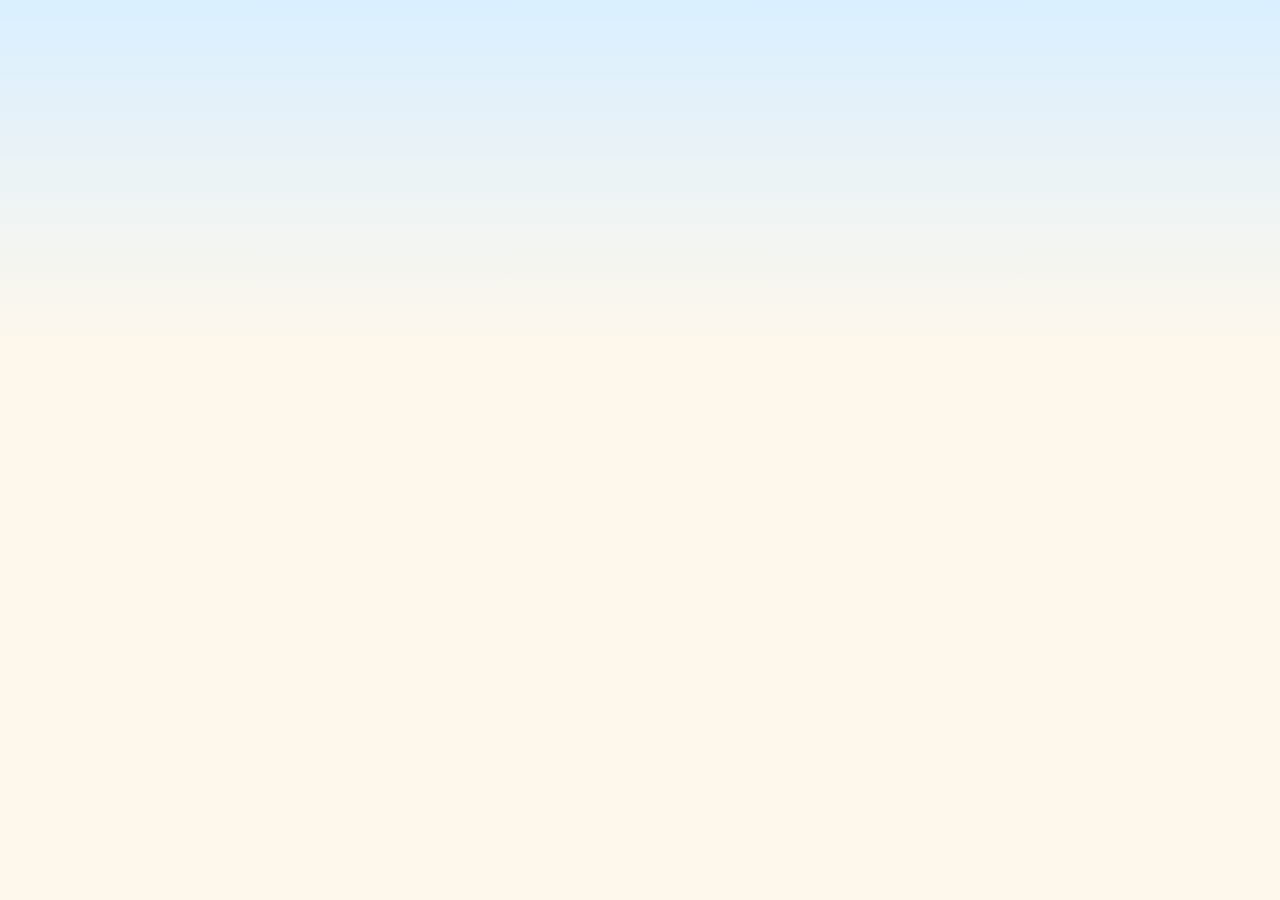
==== commit 747cda04: "Klang-Engine (audio.js): synthetische Effekte, Musik pro Welt, Ambiente; Elternbereich-Tonpanel; Mod" ====
--- a/pferde-mathe.html
+++ b/pferde-mathe.html
@@ -9,7 +9,7 @@
 <meta name="apple-mobile-web-app-status-bar-style" content="default">
 <meta name="apple-mobile-web-app-title" content="Pferde-Mathe">
 <meta name="theme-color" content="#cdeac0">
-<meta name="description" content="Pferde-Mathe: spielerisch rechnen bis 20">
+<meta name="description" content="Pferde-Mathe: spielerisch rechnen bis 20 und bis 100">
 <title>Pferde-Mathe</title>
 <link rel="manifest" href="[data-uri]">
 <link rel="apple-touch-icon" href="[data-uri]">
@@ -807,11 +807,466 @@
 .farm.season-winter .bee,.farm.season-winter .fly{display:none}
 
 </style>
+<style>
+
+</style>
 </head>
 <body>
 <div id="app" aria-live="polite"></div>
 <noscript>Bitte JavaScript aktivieren, damit Pferde-Mathe funktioniert.</noscript>
 <script>window.__PM_SINGLE__ = true;</script>
+<script>
+/* Pferde-Mathe – Klang-Engine (WebAudio, alles synthetisch: keine Dateien, kein Netzwerk)
+ * Busse: Effekte · Musik · Umgebung → Master → sanfter Kompressor → Ausgabe.
+ * Einstellungen (Elternbereich): S.sound (Master an/aus), S.volume (Master-Lautstärke 0–1),
+ * S.audio = { music, sfx, amb, mvol }.
+ * iOS: Der AudioContext wird erst bei der ersten Berührung erzeugt und „entsperrt“ (resume + stiller Puffer).
+ */
+(function () {
+  'use strict';
+  const midi = (m) => 440 * Math.pow(2, (m - 69) / 12);
+  const rnd = (a, b) => a + Math.random() * (b - a);
+  const pickOf = (a) => a[Math.floor(Math.random() * a.length)];
+  function mulberry(seed) { let a = seed >>> 0; return () => { a = (a + 0x6D2B79F5) >>> 0; let t = a; t = Math.imul(t ^ (t >>> 15), t | 1); t ^= t + Math.imul(t ^ (t >>> 7), t | 61); return ((t ^ (t >>> 14)) >>> 0) / 4294967296; }; }
+
+  const DEFAULT_AUDIO = { music: true, sfx: true, amb: true, mvol: 0.5 };
+  let getS = () => ({ sound: true, volume: 0.5, audio: DEFAULT_AUDIO });
+  function cfg() {
+    const S = getS() || {};
+    const a = Object.assign({}, DEFAULT_AUDIO, S.audio || {});
+    return { on: S.sound !== false, vol: typeof S.volume === 'number' ? Math.max(0, Math.min(1, S.volume)) : 0.5, music: !!a.music, sfx: !!a.sfx, amb: !!a.amb, mvol: Math.max(0, Math.min(1, a.mvol)) };
+  }
+
+  // ======================= Engine-Fabrik (Echtzeit oder Offline für Tests) =======================
+  function createEngine(c, offline) {
+    const sr = c.sampleRate;
+    const master = c.createGain();
+    const comp = c.createDynamicsCompressor();
+    comp.threshold.value = -16; comp.knee.value = 18; comp.ratio.value = 4; comp.attack.value = 0.004; comp.release.value = 0.25;
+    master.connect(comp); comp.connect(c.destination);
+    const sfxBus = c.createGain(), musicBus = c.createGain(), ambBus = c.createGain();
+    const musicLP = c.createBiquadFilter(); musicLP.type = 'lowpass'; musicLP.frequency.value = 5200; musicLP.Q.value = 0.3;
+    sfxBus.connect(master); musicBus.connect(musicLP); musicLP.connect(master); ambBus.connect(master);
+    // sanfter Hall (Faltung mit erzeugtem Rauschen) – gibt allem Wärme
+    const verb = c.createConvolver(); const vg = c.createGain(); vg.gain.value = 0.22;
+    { const len = Math.floor(sr * 1.6), buf = c.createBuffer(2, len, sr);
+      for (let ch = 0; ch < 2; ch++) { const d = buf.getChannelData(ch); for (let i = 0; i < len; i++) d[i] = (Math.random() * 2 - 1) * Math.pow(1 - i / len, 2.6); }
+      verb.buffer = buf; }
+    const verbIn = c.createGain(); verbIn.gain.value = 1; verbIn.connect(verb); verb.connect(vg); vg.connect(master);
+    let noiseBuf = null;
+    function noise() {
+      if (!noiseBuf) { const len = sr * 2, b = c.createBuffer(1, len, sr), d = b.getChannelData(0); let last = 0; for (let i = 0; i < len; i++) { const w = Math.random() * 2 - 1; last = 0.6 * last + 0.4 * w; d[i] = last * 1.6; } noiseBuf = b; }
+      return noiseBuf;
+    }
+    const now = () => c.currentTime;
+    function env(g, t, peak, a, dur) {
+      g.gain.setValueAtTime(0.0001, t);
+      g.gain.exponentialRampToValueAtTime(Math.max(0.0002, peak), t + Math.max(0.003, a));
+      g.gain.exponentialRampToValueAtTime(0.0001, t + Math.max(a + 0.02, dur));
+    }
+    function send(node, amt) { const s = c.createGain(); s.gain.value = amt; node.connect(s); s.connect(verbIn); }
+    // Grundbausteine -------------------------------------------------------
+    function tone(f, t, dur, type, g, f2, dst, rev) {
+      const o = c.createOscillator(), v = c.createGain();
+      o.type = type || 'sine'; o.frequency.setValueAtTime(f, t);
+      if (f2) o.frequency.exponentialRampToValueAtTime(f2, t + dur * 0.85);
+      env(v, t, g == null ? 0.4 : g, 0.012, dur);
+      o.connect(v); v.connect(dst || sfxBus); if (rev) send(v, rev);
+      o.start(t); o.stop(t + dur + 0.05);
+      return v;
+    }
+    function nz(t, dur, g, ftype, f1, f2, q, dst, rev) {
+      const s = c.createBufferSource(); s.buffer = noise(); s.loop = true;
+      const f = c.createBiquadFilter(); f.type = ftype || 'bandpass'; f.Q.value = q || 1;
+      f.frequency.setValueAtTime(f1 || 1000, t); if (f2) f.frequency.exponentialRampToValueAtTime(f2, t + dur);
+      const v = c.createGain(); env(v, t, g, 0.008, dur);
+      s.connect(f); f.connect(v); v.connect(dst || sfxBus); if (rev) send(v, rev);
+      s.start(t, Math.random() * 1.2); s.stop(t + dur + 0.05);
+      return v;
+    }
+    // Instrumente ------------------------------------------------------------
+    function bell(f, t, dur, g, dst, rev) { // Glockenspiel: leicht unharmonische Obertöne
+      tone(f, t, dur, 'sine', g, null, dst, rev == null ? 0.5 : rev);
+      tone(f * 2.76, t, dur * 0.45, 'sine', g * 0.18, null, dst);
+      tone(f * 5.4, t, dur * 0.2, 'sine', g * 0.06, null, dst);
+    }
+    function musicBox(f, t, g, dst) { tone(f, t, 1.1, 'sine', g, null, dst, 0.6); tone(f * 3, t, 0.35, 'sine', g * 0.2, null, dst); tone(f * 4.01, t, 0.15, 'sine', g * 0.08, null, dst); }
+    function marimba(f, t, g, dst) { tone(f, t, 0.55, 'sine', g, null, dst, 0.3); tone(f * 4, t, 0.12, 'sine', g * 0.25, null, dst); nz(t, 0.025, g * 0.25, 'bandpass', f * 3, null, 2, dst); }
+    function pluck(f, t, g, dst, len) { const v = tone(f, t, len || 0.7, 'triangle', g, null, dst, 0.3); tone(f * 2, t, (len || 0.7) * 0.4, 'sine', g * 0.3, null, dst); return v; }
+    function harp(f, t, g, dst) { tone(f, t, 1.3, 'triangle', g, null, dst, 0.5); tone(f * 2, t, 0.6, 'sine', g * 0.35, null, dst); tone(f * 3, t, 0.25, 'sine', g * 0.1, null, dst); }
+    function kalimba(f, t, g, dst) { tone(f, t, 0.9, 'sine', g, null, dst, 0.5); tone(f * 5.4, t, 0.1, 'sine', g * 0.14, null, dst); nz(t, 0.02, g * 0.2, 'bandpass', 2600, null, 2, dst); }
+    function pad(f, t, dur, g, dst) {
+      const lp = c.createBiquadFilter(); lp.type = 'lowpass'; lp.frequency.value = 900; lp.Q.value = 0.4;
+      const v = c.createGain(); v.gain.setValueAtTime(0.0001, t); v.gain.linearRampToValueAtTime(g, t + Math.min(0.9, dur * 0.3)); v.gain.setValueAtTime(g, t + dur * 0.62); v.gain.linearRampToValueAtTime(0.0001, t + dur);
+      [-6, 6].forEach((d, i) => { const o = c.createOscillator(); o.type = i ? 'triangle' : 'sawtooth'; o.frequency.value = f; o.detune.value = d; const og = c.createGain(); og.gain.value = i ? 0.8 : 0.35; o.connect(og); og.connect(lp); o.start(t); o.stop(t + dur + 0.05); });
+      lp.connect(v); v.connect(dst || musicBus); send(v, 0.3);
+    }
+    function flute(f, t, dur, g, dst) {
+      const o = c.createOscillator(), v = c.createGain(), l = c.createOscillator(), lg = c.createGain();
+      o.type = 'sine'; o.frequency.value = f; l.frequency.value = 5.2; lg.gain.setValueAtTime(0, t); lg.gain.linearRampToValueAtTime(f * 0.012, t + dur * 0.6); l.connect(lg); lg.connect(o.frequency);
+      v.gain.setValueAtTime(0.0001, t); v.gain.linearRampToValueAtTime(g, t + 0.09); v.gain.setValueAtTime(g * 0.9, t + dur * 0.7); v.gain.linearRampToValueAtTime(0.0001, t + dur);
+      o.connect(v); v.connect(dst || musicBus); send(v, 0.4); o.start(t); l.start(t); o.stop(t + dur + 0.05); l.stop(t + dur + 0.05);
+      nz(t, dur * 0.6, g * 0.12, 'bandpass', f * 2, null, 3, dst || musicBus);
+    }
+    function softBass(f, t, dur, g, dst) { tone(f, t, dur, 'sine', g, null, dst || musicBus); tone(f * 2, t, dur * 0.4, 'triangle', g * 0.2, null, dst || musicBus); }
+    // Tierlaute --------------------------------------------------------------
+    function formantVoice(t, dur, f0pts, formants, g, saw, dst, vib) {
+      const o = c.createOscillator(); o.type = saw || 'sawtooth';
+      f0pts.forEach(([dt, f], i) => { if (i === 0) o.frequency.setValueAtTime(f, t + dt); else o.frequency.linearRampToValueAtTime(f, t + dt); });
+      const v = c.createGain(); v.gain.setValueAtTime(0.0001, t); v.gain.linearRampToValueAtTime(g * 2.5, t + Math.min(0.08, dur * 0.2)); v.gain.setValueAtTime(g * 2.5, t + dur * 0.6); v.gain.linearRampToValueAtTime(0.0001, t + dur);
+      if (vib) { const l = c.createOscillator(), lg = c.createGain(); l.frequency.value = vib[0]; lg.gain.value = vib[1]; l.connect(lg); lg.connect(o.frequency); l.start(t); l.stop(t + dur + 0.05); }
+      formants.forEach(([fa, fb, q, gain]) => { const f = c.createBiquadFilter(); f.type = 'bandpass'; f.Q.value = q; f.frequency.setValueAtTime(fa, t); f.frequency.linearRampToValueAtTime(fb, t + dur); const fg = c.createGain(); fg.gain.value = gain; o.connect(f); f.connect(fg); fg.connect(v); });
+      v.connect(dst || sfxBus); send(v, 0.25); o.start(t); o.stop(t + dur + 0.05);
+    }
+    function chirpOne(t, f1, f2, dur, g, dst) { const o = c.createOscillator(), v = c.createGain(); o.type = 'sine'; o.frequency.setValueAtTime(f1, t); o.frequency.exponentialRampToValueAtTime(f2, t + dur); env(v, t, g, 0.01, dur); o.connect(v); v.connect(dst || sfxBus); send(v, 0.2); o.start(t); o.stop(t + dur + 0.03); }
+    return { c, sr, master, sfxBus, musicBus, ambBus, musicLP, verbIn, noise, now, env, tone, nz, bell, musicBox, marimba, pluck, harp, kalimba, pad, flute, softBass, formantVoice, chirpOne, send };
+  }
+
+  // ======================= Sound-Effekte =======================
+  function sfxLib(E) {
+    const { c, tone, nz, bell, formantVoice, chirpOne } = E;
+    const T = (d) => E.now() + (d || 0);
+    const L = {
+      tap(d) { const t = T(d), f = 640 * rnd(0.96, 1.05); tone(f, t, 0.09, 'sine', 0.22, f * 0.7); nz(t, 0.02, 0.05, 'bandpass', 2200, null, 2); },
+      pop(d) { const t = T(d); tone(620, t, 0.12, 'sine', 0.3, 900); tone(1040, t + 0.06, 0.16, 'sine', 0.16, null, null, 0.3); },
+      plop(d) { const t = T(d); tone(520, t, 0.2, 'sine', 0.34, 170); nz(t, 0.04, 0.05, 'lowpass', 900); },
+      correct(d, streak) {
+        const t = T(d), s = Math.min(4, streak || 0);
+        const pats = [[0, 4, 7, 12], [2, 5, 9, 14], [0, 7, 4, 12], [4, 7, 11, 16], [-5, 0, 4, 7]];
+        const base = 72 + s;
+        pickOf(pats).forEach((n, i) => bell(midi(base + n), t + i * 0.09, 0.7, 0.22));
+        E.tone(midi(base + 24), t + 0.38, 0.5, 'sine', 0.04, null, null, 0.6);
+        const r = Math.random();
+        if (r < 0.12) L.neigh(0.5, 0.55); else if (r < 0.22) L.clipclop(0.5, 0.5);
+      },
+      hint(d) { const t = T(d); tone(midi(67), t, 0.28, 'sine', 0.1, null, null, 0.4); tone(midi(64), t + 0.2, 0.4, 'sine', 0.09, null, null, 0.4); },
+      softno(d) { const t = T(d); tone(midi(62), t, 0.3, 'triangle', 0.08, midi(59), null, 0.3); },
+      fanfare(d) {
+        const t = T(d);
+        [60, 64, 67].forEach((n, i) => bell(midi(n + 12), t + i * 0.13, 0.9, 0.22));
+        [60, 64, 67].forEach((n) => { tone(midi(n), t + 0.42, 1.5, 'triangle', 0.08, null, null, 0.5); tone(midi(n + 12), t + 0.42, 1.4, 'sine', 0.05); });
+        bell(midi(84), t + 0.42, 1.5, 0.2);
+        [88, 91, 96, 100].forEach((n, i) => bell(midi(n), t + 0.95 + i * 0.11, 0.55, 0.07));
+      },
+      reward(d) { L.fanfare(d); },
+      levelUp(d) { const t = T(d); [60, 62, 64, 67, 69, 72, 76].forEach((n, i) => bell(midi(n + 12), t + i * 0.07, 0.6, 0.15)); bell(midi(88), t + 0.6, 1.2, 0.16); },
+      coin(d) { const t = T(d); tone(1568, t, 0.09, 'square', 0.05); tone(2093, t + 0.07, 0.5, 'sine', 0.18, null, null, 0.4); tone(2093 * 2.01, t + 0.07, 0.25, 'sine', 0.05); },
+      buy(d) { const t = T(d); nz(t, 0.05, 0.08, 'bandpass', 3200, null, 1.5); L.coin(d); L.coin((d || 0) + 0.12); [67, 72, 76].forEach((n, i) => bell(midi(n + 12), t + 0.3 + i * 0.1, 0.8, 0.16)); },
+      unlock(d) { L.fanfare(d); L.neigh((d || 0) + 0.7, 0.8); },
+      star(d) { const t = T(d); [84, 88, 91].forEach((n, i) => bell(midi(n), t + i * 0.08, 0.5, 0.1)); },
+      hop(d) { const t = T(d); nz(t, 0.05, 0.28, 'bandpass', 900, null, 3); tone(200, t, 0.08, 'sine', 0.22, 150); },
+      boing(d) { const t = T(d); tone(280, t, 0.28, 'sine', 0.2, 620); tone(560, t, 0.2, 'sine', 0.05, 1240); },
+      clipclop(d, g) {
+        const t = T(d), gg = g == null ? 1 : g;
+        [0, 0.16, 0.36, 0.52, 0.72, 0.88].forEach((x, i) => { const k = i % 2; nz(t + x, 0.05, 0.22 * gg, 'bandpass', k ? 1250 : 900, null, 4, null, 0.15); tone(k ? 240 : 190, t + x, 0.07, 'sine', 0.2 * gg); tone(k ? 1500 : 1100, t + x, 0.02, 'square', 0.015 * gg); });
+      },
+      hoof(trot) { const t = T(0), f = 700 + Math.random() * 500; nz(t, 0.045, trot ? 0.3 : 0.24, 'bandpass', f, null, 4); tone(170 + Math.random() * 60, t, 0.06, 'sine', 0.12); tone(f * 1.3, t, 0.015, 'square', 0.012); },
+      gallop(d) { const t = T(d); [0, 0.1, 0.2, 0.38, 0.48, 0.58].forEach((x, i) => { nz(t + x, 0.045, 0.15, 'bandpass', 700 + (i % 3) * 220, null, 3.5); tone(150 + (i % 3) * 25, t + x, 0.06, 'sine', 0.14); }); },
+      neigh(d, g) { // Wiehern: Stimme gleitet hoch–runter mit zwei Formanten und leichtem Vibrato
+        const t = T(d), gg = (g == null ? 1 : g) * 0.1;
+        formantVoice(t, 1.0, [[0, 480], [0.12, 880], [0.4, 760], [0.75, 560], [1.0, 440]], [[700, 950, 4, 1], [1600, 2100, 3, 0.7], [2800, 3200, 2, 0.3]], gg, 'sawtooth', null, [12, 22]);
+        nz(t, 0.18, 0.025 * (g == null ? 1 : g), 'bandpass', 2400, 1800, 1);
+        nz(t + 0.85, 0.2, 0.02 * (g == null ? 1 : g), 'lowpass', 1500, 600, 0.8);
+      },
+      whinny(d) { const t = T(d); formantVoice(t, 1.5, [[0, 520], [0.1, 920], [0.35, 720], [0.55, 860], [0.8, 640], [1.1, 560], [1.5, 420]], [[720, 1000, 4, 1], [1700, 2300, 3, 0.7], [2900, 3300, 2, 0.3]], 0.09, 'sawtooth', null, [14, 30]); },
+      snort(d) { const t = T(d); nz(t, 0.25, 0.12, 'bandpass', 700, 300, 0.9); nz(t + 0.18, 0.2, 0.08, 'bandpass', 900, 400, 0.9); },
+      munch(d) { const t = T(d); [0, 0.17, 0.34, 0.5].forEach((x) => nz(t + x, 0.08, 0.26, 'lowpass', 1800, 600, 0.7)); },
+      swish(d) { nz(T(d), 0.24, 0.2, 'bandpass', 1500, 4200, 1.2); },
+      scrub(d) { const t = T(d); nz(t, 0.16, 0.25, 'bandpass', 2600, 3400, 0.8); nz(t + 0.08, 0.12, 0.05, 'highpass', 4200); },
+      splash(d) { const t = T(d); nz(t, 0.35, 0.16, 'bandpass', 1800, 700, 0.7); [0, 0.07, 0.15, 0.26].forEach((x, i) => tone(500 + i * 130 + Math.random() * 60, t + 0.05 + x, 0.09, 'sine', 0.07, 1300, null, 0.3)); },
+      bubble(d) { const t = T(d), f = rnd(500, 900); tone(f, t, 0.12, 'sine', 0.12, f * 1.8); },
+      sparkle(d) { const t = T(d); bell(midi(pickOf([91, 93, 96, 98])), t, 0.4, 0.07); },
+      quack() { const t = T(0); [0, 0.2].forEach((x) => formantVoice(t + x, 0.16, [[0, 400], [0.13, 260]], [[900, 700, 3, 1], [1800, 1400, 2, 0.5]], 0.07, 'square')); },
+      chirp(d) { const t = T(d), b = rnd(2400, 3400); [0, 0.09, 0.2].forEach((x) => chirpOne(t + x, b * rnd(0.95, 1.05), b * rnd(1.15, 1.35), 0.07, 0.04)); },
+      meow() { const t = T(0); formantVoice(t, 0.5, [[0, 600], [0.16, 820], [0.5, 500]], [[900, 1100, 4, 1], [2400, 2000, 3, 0.6]], 0.07, 'sawtooth', null, [6, 12]); },
+      woof() { const t = T(0); [0, 0.24].forEach((x) => { formantVoice(t + x, 0.14, [[0, 330], [0.14, 190]], [[600, 450, 3, 1], [1100, 800, 2, 0.5]], 0.11, 'sawtooth'); nz(t + x, 0.05, 0.05, 'bandpass', 1200); }); },
+      cluck() { const t = T(0); [0, 0.12, 0.24].forEach((x) => formantVoice(t + x, 0.09, [[0, 520], [0.08, 420]], [[1200, 1000, 1.5, 1]], 0.12, 'sawtooth')); },
+      oink() { const t = T(0); [0, 0.22].forEach((x) => formantVoice(t + x, 0.2, [[0, 160], [0.08, 220], [0.2, 140]], [[500, 380, 4, 1], [1200, 900, 3, 0.6]], 0.12, 'sawtooth', null, [18, 12])); nz(t, 0.12, 0.03, 'bandpass', 600, null, 1); },
+      baa() { const t = T(0); formantVoice(t, 0.7, [[0, 380], [0.3, 440], [0.7, 340]], [[900, 1200, 5, 1], [1800, 2100, 3, 0.5]], 0.09, 'sawtooth', null, [26, 18]); },
+      ihaa() { const t = T(0); formantVoice(t, 0.5, [[0, 300], [0.25, 520]], [[800, 1100, 4, 1]], 0.09, 'sawtooth', null, [10, 12]); formantVoice(t + 0.5, 0.6, [[0, 260], [0.6, 190]], [[700, 500, 4, 1]], 0.09, 'sawtooth', null, [10, 10]); },
+      squeak() { const t = T(0); chirpOne(t, 1800, 2600, 0.09, 0.05); chirpOne(t + 0.1, 2100, 3000, 0.08, 0.04); },
+      door() { const t = T(0); tone(196, t, 0.3, 'triangle', 0.14, 150); nz(t, 0.24, 0.04, 'lowpass', 600); },
+      clap() { nz(T(0), 0.05, 0.3, 'bandpass', 1500 + Math.random() * 900, null, 1.4); },
+      moo() { const t = T(0); formantVoice(t, 1.2, [[0, 140], [0.4, 170], [1.2, 120]], [[400, 520, 4, 1], [900, 700, 3, 0.5]], 0.13, 'sawtooth', null, [5, 4]); },
+      cowbell(d) { const t = T(d); [0, 0.42, 0.95].forEach((x) => { tone(540, t + x, 0.55, 'triangle', 0.04, null, E.ambBus, 0.3); tone(812, t + x, 0.4, 'sine', 0.025, null, E.ambBus); }); },
+      rooster() { const t = T(0); formantVoice(t, 0.9, [[0, 520], [0.12, 700], [0.14, 640], [0.28, 780], [0.3, 700], [0.5, 800], [0.9, 560]], [[1000, 1400, 4, 1], [2200, 2600, 2, 0.4]], 0.07, 'sawtooth', null, [9, 20]); },
+      buzz() { const t = T(0), o = c.createOscillator(), v = c.createGain(), l = c.createOscillator(), lg = c.createGain(); o.type = 'sawtooth'; o.frequency.value = 220; l.frequency.value = 7; lg.gain.value = 18; l.connect(lg); lg.connect(o.frequency); E.env(v, t, 0.05, 0.25, 1.5); o.connect(v); v.connect(E.sfxBus); o.start(t); l.start(t); o.stop(t + 1.6); l.stop(t + 1.6); },
+      wind() { nz(T(0), 2.8, 0.035, 'bandpass', 400, 900, 0.6, E.ambBus); },
+      putt() { const t = T(0); [0, 0.14, 0.28, 0.42, 0.56, 0.7].forEach((x) => nz(t + x, 0.07, 0.14, 'lowpass', 260, null, 1)); },
+      honk() { const t = T(0); tone(392, t, 0.2, 'square', 0.035); tone(392, t + 0.24, 0.26, 'square', 0.035); },
+      chime() { const t = T(0); [67, 60, 62, 55].forEach((n, i) => { bell(midi(n + 12), t + i * 0.6, 1.6, 0.12, E.sfxBus); tone(midi(n - 12), t + i * 0.6, 2, 'sine', 0.04); }); },
+      sleigh() { const t = T(0); for (let i = 0; i < 8; i++) bell(2093 + (i % 3) * 120, t + i * 0.11, 0.26, 0.03); },
+      treasure() { const t = T(0); [79, 83, 86, 91, 95].forEach((n, i) => bell(midi(n), t + i * 0.09, 1.0, 0.15)); bell(midi(100), t + 0.5, 1.3, 0.06); },
+      drop(d) { const t = T(d); tone(700, t, 0.1, 'sine', 0.2, 300); nz(t, 0.02, 0.04, 'bandpass', 1800); },
+      stick(d) { const t = T(d); nz(t, 0.03, 0.2, 'bandpass', 500, null, 3); tone(260, t, 0.1, 'triangle', 0.2, 190); }, // Zehnerstange
+      cube(d) { const t = T(d); nz(t, 0.025, 0.18, 'bandpass', 1100, null, 3); tone(520, t, 0.07, 'triangle', 0.18, 420); },
+      whoosh(d) { nz(T(d), 0.35, 0.22, 'bandpass', 600, 2600, 0.8); },
+      page(d) { const t = T(d); nz(t, 0.12, 0.2, 'bandpass', 2400, 1200, 0.7); nz(t + 0.1, 0.1, 0.1, 'highpass', 3500); },
+      sticker(d) { const t = T(d); nz(t, 0.14, 0.07, 'bandpass', 3000, 1500, 0.8); bell(midi(91), t + 0.12, 0.5, 0.1); },
+      tick(d) { const t = T(d); tone(1700, t, 0.03, 'square', 0.09); },
+      owl() { const t = T(0); [0, 0.5].forEach((x) => formantVoice(t + x, 0.35, [[0, 330], [0.12, 300], [0.35, 280]], [[420, 380, 6, 1]], 0.09, 'sine')); },
+      frog() { const t = T(0); [0, 0.14].forEach((x) => formantVoice(t + x, 0.12, [[0, 180], [0.1, 260]], [[500, 800, 5, 1]], 0.08, 'sawtooth', null, [40, 40])); },
+      cricket() { const t = T(0), o = c.createOscillator(), v = c.createGain(), l = c.createOscillator(), lg = c.createGain(); o.type = 'sine'; o.frequency.value = 4300; l.type = 'square'; l.frequency.value = 28; lg.gain.value = 0.5; v.gain.value = 0; l.connect(lg); lg.connect(v.gain); const g2 = c.createGain(); E.env(g2, t, 0.025, 0.1, 1.1); o.connect(v); v.connect(g2); g2.connect(E.ambBus); o.start(t); l.start(t); o.stop(t + 1.2); l.stop(t + 1.2); },
+      gull() { const t = T(0); formantVoice(t, 0.5, [[0, 900], [0.15, 1300], [0.5, 800]], [[1500, 1900, 4, 1]], 0.04, 'sawtooth', E.ambBus, [8, 30]); },
+      whistle() { const t = T(0); chirpOne(t, 1900, 2600, 0.18, 0.05); chirpOne(t + 0.22, 2500, 1700, 0.25, 0.05); },
+      fire() { const t = T(0); for (let i = 0; i < 5; i++) nz(t + Math.random() * 1.5, 0.03, 0.05, 'bandpass', 1500 + Math.random() * 2500, null, 2, E.ambBus); },
+      clock() { const t = T(0); [0, 1, 2].forEach((x) => { tone(900, t + x, 0.025, 'square', 0.018, null, E.ambBus); tone(700, t + x + 0.5, 0.025, 'square', 0.015, null, E.ambBus); }); },
+      twinkle() { const t = T(0); bell(midi(pickOf([96, 98, 100, 103])), t, 0.5, 0.03, E.ambBus); },
+      stream() { nz(T(0), 2.4, 0.03, 'bandpass', 1800, 3200, 0.6, E.ambBus); },
+      wave() { const t = T(0); const v = nz(t, 4, 0.1, 'bandpass', 500, 900, 0.5, E.ambBus); },
+      bigbell() { const t = T(0); [1, 2.4, 3.8, 5.9].forEach((p, i) => tone(196 * p, t, 3 - i * 0.5, 'sine', 0.1 / (i + 1), null, E.sfxBus, 0.5)); },
+      jingle(k) { // Willkommens-Melodie je Welt
+        const t = T(0), J = [[72, 76, 79, 84, 79], [74, 78, 81, 86, 81], [77, 81, 84, 79, 89], [69, 72, 76, 81, 76], [76, 81, 84, 88, 93], [64, 67, 71, 76, 83]][k % 6];
+        const inst = [E.musicBox, E.pluck, E.marimba, E.flute, E.harp, E.kalimba][k % 6];
+        J.forEach((n, i) => { const f = midi(n), tt = t + i * 0.18; if (inst === E.flute) E.flute(f, tt, 0.4, 0.09, E.sfxBus); else if (inst === E.pluck) E.pluck(f, tt, 0.2, E.sfxBus); else inst(f, tt, 0.2, E.sfxBus); });
+        bell(midi(J[4] + 12), t + 0.95, 1.2, 0.08);
+      }
+    };
+    return L;
+  }
+
+  // ======================= Musik =======================
+  // Jede Melodie entsteht aus festem Zufalls-Startwert (immer gleich) über einer Akkordfolge: ruhig, pentatonisch, ohne Misstöne.
+  const SCALES = { maj: [0, 2, 4, 7, 9], min: [0, 3, 5, 7, 10], lyd: [0, 2, 4, 6, 7, 9, 11], dor: [0, 2, 3, 5, 7, 9, 10] };
+  const THEMES = {
+    home:    { root: 60, bpm: 92, pent: 'maj', prog: [[0, 4, 7], [-3, 0, 4], [-7, -3, 0], [-5, -1, 2]], bass: [0, -3, -7, -5], inst: 'musicBox', arp: 'up', seed: 11, dens: 0.6, pad: 0.05 },
+    hof:     { root: 55, bpm: 84, pent: 'maj', prog: [[0, 4, 7], [-5, -1, 2], [-7, -3, 0], [-5, -1, 2]].map((a) => a.map((x) => x + 0)), bass: [0, -5, -7, -5], inst: 'pluck', arp: 'roll', seed: 23, dens: 0.55, pad: 0.05, lead: 'flute' },
+    hofNacht:{ root: 53, bpm: 62, pent: 'maj', prog: [[0, 4, 7, 11], [-3, 0, 4, 7], [-7, -3, 0, 4], [-5, -1, 2, 5]], bass: [0, -3, -7, -5], inst: 'musicBox', arp: 'slow', seed: 31, dens: 0.4, pad: 0.07 },
+    stube:   { root: 57, bpm: 70, pent: 'maj', prog: [[0, 4, 7], [-5, -1, 2], [-3, 0, 4], [-7, -3, 0]], bass: [0, -5, -3, -7], inst: 'harp', arp: 'slow', seed: 37, dens: 0.45, pad: 0.06 },
+    lern:    { root: 62, bpm: 72, pent: 'maj', prog: [[0, 4, 7], [-3, 0, 4], [-5, -1, 2], [-7, -3, 0]], bass: [0, -3, -5, -7], inst: 'marimba', arp: 'slow', seed: 41, dens: 0.3, pad: 0.05 },
+    spiel:   { root: 60, bpm: 108, pent: 'maj', prog: [[0, 4, 7], [-7, -3, 0], [-5, -1, 2], [0, 4, 7]], bass: [0, -7, -5, 0], inst: 'marimba', arp: 'up', seed: 47, dens: 0.7, pad: 0.03 },
+    ritt:    { root: 57, bpm: 100, pent: 'maj', prog: [[0, 4, 7], [-5, -1, 2], [-7, -3, 0], [-5, -1, 2]], bass: [0, -5, -7, -5], inst: 'pluck', arp: 'up', seed: 53, dens: 0.6, pad: 0.04, perc: true },
+    w0: { root: 60, bpm: 100, pent: 'maj', prog: [[0, 4, 7], [-3, 0, 4], [-7, -3, 0], [-5, -1, 2]], bass: [0, -3, -7, -5], inst: 'musicBox', arp: 'up', seed: 101, dens: 0.6, pad: 0.04 },
+    w1: { root: 62, bpm: 96, pent: 'maj', prog: [[0, 4, 7], [-2, 2, 5], [-7, -3, 0], [-2, 2, 5]], bass: [0, -2, -7, -2], inst: 'pluck', arp: 'roll', seed: 102, dens: 0.55, pad: 0.04 },
+    w2: { root: 65, bpm: 90, pent: 'maj', prog: [[0, 4, 7, 11], [2, 6, 9], [-5, -1, 2], [0, 4, 7]], bass: [0, 2, -5, 0], inst: 'marimba', arp: 'up', seed: 103, dens: 0.6, pad: 0.04 },
+    w3: { root: 57, bpm: 78, pent: 'min', prog: [[0, 3, 7], [-4, 0, 3], [-2, 2, 5], [-7, -3, 0]], bass: [0, -4, -2, -7], inst: 'harp', arp: 'slow', seed: 104, dens: 0.4, pad: 0.07, lead: 'flute' },
+    w4: { root: 57, bpm: 88, pent: 'min', prog: [[0, 3, 7], [3, 7, 10], [-4, 0, 3], [-5, -1, 2]], bass: [0, 3, -4, -5], inst: 'harp', arp: 'up', seed: 105, dens: 0.55, pad: 0.05 },
+    w5: { root: 52, bpm: 72, pent: 'min', prog: [[0, 3, 7], [-4, 0, 3], [3, 7, 10], [-2, 2, 5]], bass: [0, -4, 3, -2], inst: 'kalimba', arp: 'slow', seed: 106, dens: 0.45, pad: 0.07 }
+  };
+  const BARS = 8;
+  function scheduleBar(E, th, barIdx, t0, level, dst, flags) {
+    const beat = 60 / th.bpm, bar = beat * 4, rnd = mulberry(th.seed * 1000 + (barIdx % BARS) * 17 + (flags && flags.variant || 0) * 3);
+    const ch = th.prog[Math.floor((barIdx % BARS) / 2) % th.prog.length];
+    const bassN = th.bass[Math.floor((barIdx % BARS) / 2) % th.bass.length];
+    const g = level;
+    // Pad
+    ch.forEach((n) => E.pad(midi(th.root + n), t0, bar * 1.05, th.pad * g, dst));
+    // Bass
+    E.softBass(midi(th.root + bassN - 12), t0, beat * 1.6, 0.16 * g, dst);
+    if ((barIdx % 2) === 1) E.softBass(midi(th.root + bassN - 12 + 7), t0 + beat * 2, beat * 1.2, 0.1 * g, dst);
+    // Begleit-Arpeggio
+    const inst = E[th.inst] || E.pluck;
+    const tones = ch.map((n) => th.root + n + 12);
+    const steps = th.arp === 'slow' ? [0, 2, 4, 6] : [0, 1, 2, 3, 4, 5, 6, 7];
+    const eighth = beat / 2;
+    steps.forEach((s, i) => {
+      if (rnd() > th.dens + 0.35) return;
+      const n = th.arp === 'roll' ? tones[(i % 2) ? 1 : (i % 4 ? 2 : 0)] : tones[i % tones.length] + (i >= 4 && th.arp === 'up' ? 12 : 0);
+      const f = midi(n), tt = t0 + s * eighth;
+      if (inst === E.pluck) E.pluck(f, tt, 0.15 * g, dst); else inst(f, tt, 0.14 * g, dst);
+    });
+    // Melodie (pentatonisch über Akkordtönen)
+    const sc = SCALES[th.pent] || SCALES.maj;
+    const slots = [0, 1.5, 2, 3, 3.5];
+    let prev = th.root + 12 + sc[2];
+    slots.forEach((sl, i) => {
+      if (rnd() > th.dens + 0.05) return;
+      const oct = rnd() < 0.25 ? 12 : 0;
+      const cand = []; for (let o = 0; o <= 24; o += 12) sc.forEach((d) => cand.push(th.root + 12 + o + d));
+      cand.sort((a, b) => Math.abs(a - prev) - Math.abs(b - prev));
+      let n = cand[Math.floor(rnd() * 3)];
+      if (i === 0 && rnd() < 0.7) { n = (ch.map((x) => th.root + 12 + ((x % 12) + 12) % 12).sort((a, b) => Math.abs(a - prev) - Math.abs(b - prev)))[0]; }
+      n = Math.max(th.root + 7, Math.min(th.root + 33, n + (oct && n < th.root + 24 ? oct : 0)));
+      prev = n;
+      const f = midi(n), tt = t0 + sl * beat, dur = beat * (rnd() < 0.5 ? 0.9 : 1.6);
+      if (th.lead === 'flute') E.flute(f, tt, dur, 0.1 * g, dst); else if (inst === E.musicBox) E.bell(f, tt, 0.9, 0.09 * g, dst); else E.bell(f, tt, 0.8, 0.075 * g, dst);
+    });
+    if (th.perc) [0, 1, 2, 3].forEach((s) => { E.nz(t0 + s * beat, 0.04, 0.06 * g, 'bandpass', s % 2 ? 1900 : 1300, null, 3, dst); E.tone(s % 2 ? 170 : 130, t0 + s * beat, 0.07, 'sine', 0.06 * g, null, dst); });
+  }
+
+  // ======================= Hauptobjekt =======================
+  let ctx = null, E = null, L = null, started = false;
+  let pendingScene = null, scene = null, themeName = null;
+  let musicTimer = 0, nextBarT = 0, barCount = 0, musicActive = null;
+  let ambTimers = [], ambBed = null;
+  let streak = 0;
+
+  function applyGains() {
+    if (!E) return;
+    const k = cfg(), t = E.now();
+    E.master.gain.cancelScheduledValues(t); E.master.gain.setTargetAtTime(k.on ? 0.24 * k.vol : 0, t, 0.05);
+    E.sfxBus.gain.setTargetAtTime(k.sfx ? 2 : 0, t, 0.03);
+    E.musicBus.gain.setTargetAtTime(k.music ? 0.15 + 0.45 * k.mvol : 0, t, 0.2);
+    E.ambBus.gain.setTargetAtTime(k.amb ? 1.6 : 0, t, 0.3);
+  }
+  function ensure() {
+    const k = cfg();
+    if (!ctx) {
+      const AC = window.AudioContext || window.webkitAudioContext;
+      if (!AC) return null;
+      try { ctx = new AC({ latencyHint: 'interactive' }); } catch (e) { try { ctx = new AC(); } catch (e2) { return null; } }
+      E = createEngine(ctx); L = sfxLib(E);
+      try { ctx.onstatechange = () => { if (ctx.state === 'running') onRunning(); }; } catch (e) { /* ignore */ }
+    }
+    if (ctx.state !== 'running') { try { const p = ctx.resume(); if (p && p.catch) p.catch(() => {}); } catch (e) { /* ignore */ } }
+    applyGains();
+    return k.on ? ctx : null;
+  }
+  function onRunning() { startScene(); }
+  // iOS-Entsperrung: erster Berührungs-Gesten erzeugt/resumed den Context und spielt einen stillen Puffer
+  function unlock() {
+    const c = ensure(); if (!ctx) return;
+    try { const b = ctx.createBuffer(1, 1, 22050), s = ctx.createBufferSource(); s.buffer = b; s.connect(ctx.destination); s.start(0); } catch (e) { /* ignore */ }
+    if (ctx.state === 'running') { if (!started) { started = true; } startScene(); }
+    return c;
+  }
+  function play(name, ...a) {
+    const c = ensure(); if (!c || !L || !L[name]) return;
+    const k = cfg(); if (!k.sfx) return;
+    try { L[name](...a); } catch (e) { /* ein Klang darf nie die App stören */ }
+  }
+  // ---------- Musik-Steuerung ----------
+  function stopMusic() { clearInterval(musicTimer); musicTimer = 0; musicActive = null; }
+  function startMusic(name) {
+    stopMusic(); if (!ctx || !E) return;
+    const k = cfg(); if (!k.on || !k.music || !THEMES[name]) return;
+    const th = THEMES[name]; barCount = 0; musicActive = name;
+    nextBarT = E.now() + 0.25;
+    const lvl = name === 'lern' || (scene && scene.name === 'game') ? 0.7 : 1;
+    const tick = () => {
+      if (!ctx || ctx.state !== 'running') return;
+      const bar = (60 / th.bpm) * 4;
+      while (nextBarT < E.now() + 0.8) { scheduleBar(E, th, barCount, nextBarT, lvl, E.musicBus, { variant: Math.floor(barCount / BARS) % 2 }); barCount++; nextBarT += bar; }
+    };
+    tick(); musicTimer = setInterval(tick, 200);
+  }
+  function stopAmb() { ambTimers.forEach((t) => clearTimeout(t)); ambTimers = []; if (ambBed) { try { ambBed.stop(); } catch (e) { /* ignore */ } ambBed = null; } }
+  const AMB = {
+    hof: (o) => o.mood === 'evening' ? [['cricket', 5, 12], ['owl', 14, 30], ['wind', 10, 22], ['whistle', 30, 60]] : [['chirp', 3, 8], ['cowbell', 11, 24], ['moo', 22, 45], ['wind', 9, 20], o.season === 'winter' ? ['sleigh', 60, 90] : ['buzz', 14, 30], ['clipclop', 40, 80], ['quack', 20, 40]],
+    room: () => [['fire', 2, 4], ['clock', 6, 10], ['wind', 25, 45]],
+    w0: () => [['chirp', 2.5, 6], ['buzz', 10, 18], ['wind', 14, 26]],
+    w1: () => [['cluck', 8, 16], ['chirp', 4, 9], ['baa', 22, 40], ['wind', 10, 20]],
+    w2: () => [['wave', 4, 6], ['gull', 7, 16], ['splash', 18, 32], ['wind', 14, 26]],
+    w3: () => [['stream', 2.2, 3.4], ['wind', 6, 12], ['whistle', 14, 28], ['chirp', 9, 18]],
+    w4: () => [['twinkle', 1.5, 4], ['wind', 12, 24], ['chime', 40, 70], ['chirp', 12, 24]],
+    w5: () => [['cricket', 3, 8], ['owl', 12, 25], ['frog', 7, 16], ['twinkle', 2, 5], ['wind', 14, 26]]
+  };
+  function startAmb(key, o) {
+    stopAmb(); if (!ctx || !E) return;
+    const k = cfg(); if (!k.on || !k.amb) return;
+    const def = AMB[key]; if (!def) return;
+    // leises Hintergrundrauschen (Wind / Wellen / Bach) als Dauerton
+    const bed = E.c.createBufferSource(); bed.buffer = E.noise(); bed.loop = true;
+    const f = E.c.createBiquadFilter(), g = E.c.createGain(), l = E.c.createOscillator(), lg = E.c.createGain();
+    const profile = { w2: [500, 0.06, 0.12], w3: [2200, 0.03, 0.25], hof: [380, 0.018, 0.08], room: [200, 0.006, 0.05] }[key] || [420, 0.015, 0.07];
+    f.type = key === 'w3' ? 'highpass' : 'bandpass'; f.frequency.value = profile[0]; f.Q.value = 0.5; g.gain.value = profile[1];
+    l.frequency.value = profile[2]; lg.gain.value = profile[1] * 0.7; l.connect(lg); lg.connect(g.gain);
+    bed.connect(f); f.connect(g); g.connect(E.ambBus); bed.start(); l.start();
+    ambBed = { stop() { try { bed.stop(); l.stop(); } catch (e) { /* ignore */ } } };
+    def(o || {}).forEach(([name, lo, hi]) => {
+      const loop = () => { ambTimers.push(setTimeout(() => { if (ctx && ctx.state === 'running' && cfg().amb && L[name]) { try { L[name](); } catch (e) { /* ignore */ } } loop(); }, rnd(lo, hi) * 1000)); };
+      ambTimers.push(setTimeout(loop, rnd(0.5, 3) * 1000));
+    });
+  }
+  function resolveTheme(sc) {
+    if (!sc) return null;
+    const o = sc.opts || {};
+    switch (sc.name) {
+      case 'home': return { music: 'home', amb: null };
+      case 'hof': return { music: o.mood === 'evening' ? 'hofNacht' : 'hof', amb: 'hof' };
+      case 'room': return { music: 'stube', amb: 'room' };
+      case 'map': return { music: 'w' + (o.world || 0), amb: 'w' + (o.world || 0) };
+      case 'game': return { music: o.world != null ? 'w' + o.world : 'lern', amb: null };
+      case 'ride': return { music: 'ritt', amb: null };
+      case 'mini': return { music: 'spiel', amb: null };
+      case 'end': return { music: themeName, amb: null, keep: true };
+      default: return { music: null, amb: null };
+    }
+  }
+  function startScene() {
+    const sc = pendingScene || scene; if (!sc || !ctx || !E || ctx.state !== 'running') return;
+    pendingScene = null; scene = sc;
+    const r = resolveTheme(sc);
+    if (r.keep) return;
+    const k = cfg();
+    if (r.music !== musicActive || (!musicTimer && k.music && r.music)) { themeName = r.music; if (r.music && k.music && k.on) startMusic(r.music); else stopMusic(); }
+    const ambKey = r.amb; stopAmb(); if (ambKey) startAmb(ambKey, sc.opts);
+  }
+  function setScene(name, opts) {
+    const sc = { name, opts: opts || {} };
+    if (name === 'end') { if (scene && scene.name === 'game') { scene = Object.assign({}, scene, { name: 'end' }); stopAmb(); } return; }
+    pendingScene = sc; scene = sc;
+    if (ctx && ctx.state === 'running') startScene();
+  }
+  // Sanfte Musik-Absenkung bei Fanfaren
+  function duck(sec) { if (!E) return; const t = E.now(), k = cfg(); try { E.musicBus.gain.cancelScheduledValues(t); E.musicBus.gain.setTargetAtTime(k.music ? 0.04 : 0, t, 0.05); E.musicBus.gain.setTargetAtTime(k.music ? 0.15 + 0.45 * k.mvol : 0, t + (sec || 2.2), 0.6); } catch (e) { /* ignore */ } }
+
+  const API = {
+    attach(fn) { getS = fn; },
+    unlock, ensure, setScene, applySettings() { if (!ctx) return; applyGains(); const k = cfg(); if (!k.on || !k.music) stopMusic(); if (!k.on || !k.amb) stopAmb(); if (ctx.state === 'running') { pendingScene = scene; musicActive = (k.music && k.on) ? musicActive : null; startScene(); } },
+    get state() { return ctx ? ctx.state : 'none'; },
+    get musicPlaying() { return !!musicTimer; },
+    get scene() { return scene; },
+    streakReset() { streak = 0; },
+    // Kompatibilität mit bisherigen Aufrufen
+    tap() { play('tap'); }, pop() { play('pop'); }, plop() { play('plop'); },
+    correct() { streak = Math.min(4, streak + 1); play('correct', 0, streak - 1); },
+    hint() { streak = 0; play('hint'); },
+    fanfare() { play('fanfare'); duck(3); }, reward() { play('fanfare'); duck(3); },
+    // alle weiteren Effekte
+    themes: THEMES,
+    // Test-Hilfen: Offline-Rendern (kein Hörtest nötig, prüft Pegel/Stille)
+    async _render(kind, name, secs, arg) {
+      const OAC = window.OfflineAudioContext || window.webkitOfflineAudioContext;
+      const sr = 44100, oc = new OAC(2, Math.ceil(sr * secs), sr);
+      const e = createEngine(oc, true), l = sfxLib(e);
+      e.master.gain.value = 0.24 * 0.5; e.sfxBus.gain.value = 2; e.musicBus.gain.value = 0.15 + 0.45 * 0.5; e.ambBus.gain.value = 1.6;
+      const s0 = e.now();
+      if (kind === 'sfx') l[name](0, arg);
+      else if (kind === 'music') { const th = THEMES[name], bar = (60 / th.bpm) * 4; for (let i = 0, t = 0.05; t < secs - 0.1; i++, t += bar) scheduleBar(e, th, i, t, 1, e.musicBus, { variant: 0 }); }
+      const buf = await oc.startRendering();
+      const d = buf.getChannelData(0); let peak = 0, sum = 0, nan = 0, clip = 0;
+      for (let i = 0; i < d.length; i++) { const v = d[i]; if (v !== v) { nan++; continue; } const a = Math.abs(v); if (a > peak) peak = a; if (a >= 0.999) clip++; sum += v * v; }
+      return { peak, rms: Math.sqrt(sum / d.length), nan, clip, secs, samples: d.length };
+    },
+    _names: () => Object.keys(sfxLib(createEngine(new (window.OfflineAudioContext || window.webkitOfflineAudioContext)(1, 44100, 44100)))),
+    _themeNames: () => Object.keys(THEMES)
+  };
+  // SFX-Namen, die nicht oben stehen, dynamisch ergänzen
+  ['hop', 'clipclop', 'neigh', 'whinny', 'snort', 'munch', 'swish', 'scrub', 'splash', 'bubble', 'sparkle', 'quack', 'chirp', 'meow', 'woof', 'cluck', 'oink', 'baa', 'ihaa', 'squeak', 'door', 'clap', 'moo', 'cowbell', 'rooster', 'buzz', 'wind', 'putt', 'honk', 'chime', 'sleigh', 'treasure', 'hoof', 'gallop', 'boing', 'coin', 'buy', 'unlock', 'star', 'levelUp', 'softno', 'drop', 'stick', 'cube', 'whoosh', 'page', 'sticker', 'tick', 'owl', 'frog', 'cricket', 'gull', 'whistle', 'fire', 'clock', 'twinkle', 'stream', 'wave', 'bigbell', 'jingle'].forEach((n) => { API[n] = (...a) => play(n, ...a); });
+  API.hoof = (trot) => play('hoof', trot);
+  API.buy = () => { play('buy'); duck(2); };
+  API.unlock_item = () => { play('unlock'); duck(3); };
+  API.levelUp = () => { play('levelUp'); duck(2); };
+  API.worldJingle = (k) => play('jingle', k);
+  window.PMSound = API;
+  // Erste Berührung entsperrt Audio (iOS Safari); bleibt aktiv, bis der Context wirklich „running“ ist
+  ['touchstart', 'touchend', 'pointerdown', 'mousedown', 'click', 'keydown'].forEach((ev) => document.addEventListener(ev, () => { unlock(); }, { passive: true, capture: true }));
+  document.addEventListener('visibilitychange', () => {
+    if (!ctx) return;
+    if (document.hidden) { try { ctx.suspend(); } catch (e) { /* ignore */ } } else { try { ctx.resume(); } catch (e) { /* ignore */ } }
+  });
+  window.addEventListener('pagehide', () => { try { if (ctx) ctx.suspend(); } catch (e) { /* ignore */ } });
+  window.addEventListener('pageshow', () => { try { if (ctx) ctx.resume(); } catch (e) { /* ignore */ } });
+})();
+
+</script>
+<script>
+/* art */
+
+</script>
+<script>
+/* bis100 */
+
+</script>
+<script>
+/* shop */
+
+</script>
+<script>
+/* minigames */
+
+</script>
 <script>
 /* Pferde-Mathe – reines HTML/CSS/JS, keine Netzwerkaufrufe, Daten nur in localStorage */
 'use strict';
@@ -844,155 +1299,44 @@
 
 // ---------- Speicher ----------
 const KEY = 'pferde-mathe-v1'; // Schlüssel bleibt gleich → gespeicherter Fortschritt bleibt bei Updates erhalten
-const APP_VERSION = '2.4.0';
-const GAME_IDS = ['paare', 'haeuser', 'rechnen', 'familie', 'strahl', 'zehner'];
+const APP_VERSION = '3.0.0';
+const GAME_IDS = ['paare', 'haeuser', 'rechnen', 'familie', 'strahl', 'zehner', 'h100', 'ze', 's100', 'nb', 'vgl', 'ord', 'pm100'];
 function defaultState() {
   return {
-    v: 1, childName: '', bday: null, setupSeen: false, horseNames: {}, blanket: '', brushed: 0, barnOpen: false, adv: { done: {}, last: null }, shoes: 0, carrots: 0, totalShoes: 0, owned: [], pos: {}, sound: true, volume: 0.5,
+    v: 1, childName: '', bday: null, setupSeen: false, horseNames: {}, blanket: '', brushed: 0, barnOpen: false, adv: { done: {}, last: null }, shoes: 0, carrots: 0, totalShoes: 0, owned: [], pos: {}, sound: true, volume: 0.5, audio: { music: true, sfx: true, amb: true, mvol: 0.5 }, rev: 3, stickers: {}, room: { pos: {} }, care: {}, minis: {}, wardrobe: {},
     skills: Object.fromEntries(GAME_IDS.map((id) => [id, { level: 1, rounds: 0, recent: [] }])),
     stats: {}, trouble: [], fed: 0, bones: 2, grain: 2, treats: 2, created: Date.now()
   };
 }
 function load() {
   try {
-    const s = JSON.parse(localStorage.getItem(KEY));
+    const raw = localStorage.getItem(KEY);
+    const s = JSON.parse(raw);
     if (s && s.v === 1) {
+      // Update-Schutz: Vor der ersten Migration auf Version 3 bleibt eine unveränderte Kopie des alten Stands erhalten
+      if (!s.rev) { try { if (!localStorage.getItem(KEY + '-backup-2.4')) localStorage.setItem(KEY + '-backup-2.4', raw); } catch (e) { /* ignore */ } }
       const d = defaultState();
       const skills = {};
       for (const id of GAME_IDS) skills[id] = Object.assign({}, d.skills[id], (s.skills || {})[id]);
-      return Object.assign(d, s, { skills, adv: Object.assign({ done: {}, last: null }, s.adv || {}) });
+      const nested = {};
+      ['audio', 'room', 'stickers', 'care', 'minis', 'wardrobe'].forEach((k) => { nested[k] = Object.assign({}, d[k], s[k] && typeof s[k] === 'object' && !Array.isArray(s[k]) ? s[k] : {}); });
+      if (!nested.room.pos || typeof nested.room.pos !== 'object') nested.room.pos = {};
+      const out = Object.assign(d, s, nested, { skills, adv: Object.assign({ done: {}, last: null }, s.adv || {}) });
+      if (!Array.isArray(out.owned)) out.owned = [];
+      out.rev = 3;
+      return out;
     }
   } catch (e) { /* ignore */ }
   return defaultState();
 }
 let S = load();
+Sound.attach(() => S);
 function save() { try { localStorage.setItem(KEY, JSON.stringify(S)); } catch (e) { /* ignore */ } }
 try { if (navigator.storage && navigator.storage.persist) navigator.storage.persist(); } catch (e) { /* ignore */ }
 
-// ---------- Sanfte Klänge (WebAudio, alles synthetisch, keine Dateien) ----------
-const Sound = (() => {
-  let ctx = null, master = null, noiseBuf = null;
-  function ensure() {
-    if (!S.sound) return null;
-    if (!ctx) {
-      const AC = window.AudioContext || window.webkitAudioContext;
-      if (!AC) return null;
-      try { ctx = new AC(); } catch (e) { return null; }
-      master = ctx.createGain();
-      master.connect(ctx.destination);
-    }
-    if (ctx.state === 'suspended') { try { ctx.resume(); } catch (e) { /* ignore */ } }
-    master.gain.value = 0.16 * S.volume;
-    return ctx;
-  }
-  function noise() {
-    if (!noiseBuf) {
-      const len = ctx.sampleRate;
-      noiseBuf = ctx.createBuffer(1, len, ctx.sampleRate);
-      const d = noiseBuf.getChannelData(0);
-      for (let i = 0; i < len; i++) d[i] = Math.random() * 2 - 1;
-    }
-    return noiseBuf;
-  }
-  function env(g, t, peak, a, dur) {
-    g.gain.setValueAtTime(0.0001, t);
-    g.gain.exponentialRampToValueAtTime(peak, t + a);
-    g.gain.exponentialRampToValueAtTime(0.0001, t + dur);
-  }
-  function tone(f, t0, dur, type, g, f2) {
-    const c = ensure(); if (!c) return;
-    const o = c.createOscillator(), v = c.createGain();
-    o.type = type || 'sine';
-    const t = c.currentTime + (t0 || 0);
-    o.frequency.setValueAtTime(f, t);
-    if (f2) o.frequency.exponentialRampToValueAtTime(f2, t + dur * 0.8);
-    env(v, t, g || 0.5, 0.02, dur);
-    o.connect(v); v.connect(master); o.start(t); o.stop(t + dur + 0.05);
-  }
-  function bell(f, t0, dur, g) { tone(f, t0, dur, 'sine', g); tone(f * 2, t0, dur * 0.6, 'sine', g * 0.22); tone(f * 3.01, t0, dur * 0.3, 'sine', g * 0.07); }
-  function nz(t0, dur, g, type, freq, freq2, q) {
-    const c = ensure(); if (!c) return;
-    const s = c.createBufferSource(); s.buffer = noise();
-    const f = c.createBiquadFilter(); f.type = type || 'bandpass';
-    const t = c.currentTime + (t0 || 0);
-    f.frequency.setValueAtTime(freq || 1000, t);
-    if (freq2) f.frequency.exponentialRampToValueAtTime(freq2, t + dur);
-    f.Q.value = q || 1;
-    const v = c.createGain(); env(v, t, g, 0.01, dur);
-    s.connect(f); f.connect(v); v.connect(master);
-    s.start(t, Math.random() * 0.5); s.stop(t + dur + 0.05);
-  }
-  const API = {
-    unlock() { ensure(); },
-    tap() { tone(880, 0, 0.09, 'sine', 0.18); },
-    pop() { tone(660, 0, 0.14, 'sine', 0.3); tone(990, 0.06, 0.16, 'sine', 0.18); },
-    plop() { tone(520, 0, 0.18, 'sine', 0.32, 170); },
-    /** Fröhliches Glockenspiel bei richtiger Antwort – leicht variiert, ab und zu mit Wiehern oder Hufgeklapper */
-    correct() {
-      const pats = [[523.25, 659.25, 783.99, 1046.5], [587.33, 739.99, 880, 1174.66], [523.25, 783.99, 659.25, 1046.5], [659.25, 783.99, 987.77, 1318.51], [392, 523.25, 659.25, 783.99]];
-      pick(pats).forEach((f, i) => bell(f, i * 0.1, 0.55, 0.3));
-      const r = Math.random();
-      if (r < 0.14) API.neigh(0.55); else if (r < 0.28) API.clipclop(0.5);
-    },
-    /** Falsche Antwort: nur ein sehr leiser, neutraler Ton */
-    hint() { tone(415, 0, 0.35, 'sine', 0.1); },
-    /** Größere, aber sanfte Fanfare: Rundenende und neue Stall-Sachen */
-    fanfare() {
-      [523.25, 659.25, 783.99].forEach((f, i) => bell(f, i * 0.14, 0.6, 0.26));
-      [523.25, 659.25, 783.99].forEach((f) => tone(f, 0.46, 1.3, 'triangle', 0.1));
-      bell(1046.5, 0.46, 1.3, 0.24);
-      [1318.51, 1567.98, 2093].forEach((f, i) => bell(f, 0.95 + i * 0.12, 0.5, 0.08));
-    },
-    reward() { API.fanfare(); },
-    hop() { nz(0, 0.05, 0.3, 'bandpass', 900, null, 3); tone(200, 0, 0.07, 'sine', 0.22); },
-    clipclop(t0) { [0, 0.16, 0.36, 0.52].forEach((d, i) => { nz((t0 || 0) + d, 0.05, 0.26, 'bandpass', i % 2 ? 1150 : 850, null, 4); tone(i % 2 ? 230 : 190, (t0 || 0) + d, 0.06, 'sine', 0.18); }); },
-    neigh(t0) {
-      const c = ensure(); if (!c) return;
-      const t = c.currentTime + (t0 || 0);
-      const o = c.createOscillator(), v = c.createGain(), l = c.createOscillator(), lg = c.createGain(), f = c.createBiquadFilter();
-      o.type = 'sawtooth'; f.type = 'lowpass'; f.frequency.value = 1300;
-      o.frequency.setValueAtTime(520, t); o.frequency.linearRampToValueAtTime(840, t + 0.15);
-      o.frequency.linearRampToValueAtTime(700, t + 0.45); o.frequency.linearRampToValueAtTime(560, t + 0.8);
-      l.frequency.value = 11; lg.gain.value = 26; l.connect(lg); lg.connect(o.frequency);
-      env(v, t, 0.07, 0.06, 0.85);
-      o.connect(f); f.connect(v); v.connect(master); o.start(t); l.start(t); o.stop(t + 0.9); l.stop(t + 0.9);
-    },
-    munch() { [0, 0.17, 0.34, 0.5].forEach((t) => nz(t, 0.08, 0.26, 'lowpass', 1800, 600, 0.7)); },
-    swish() { nz(0, 0.22, 0.07, 'bandpass', 1800, 4200, 1.2); },
-    sparkle() { bell(pick([1567.98, 1760, 2093, 2349.32]), 0, 0.3, 0.05); },
-    quack() {
-      const c = ensure(); if (!c) return;
-      [0, 0.2].forEach((d) => {
-        const t = c.currentTime + d;
-        const o = c.createOscillator(), f = c.createBiquadFilter(), v = c.createGain();
-        o.type = 'square'; f.type = 'lowpass'; f.frequency.value = 900;
-        o.frequency.setValueAtTime(390, t); o.frequency.exponentialRampToValueAtTime(260, t + 0.13);
-        env(v, t, 0.05, 0.02, 0.15);
-        o.connect(f); f.connect(v); v.connect(master); o.start(t); o.stop(t + 0.2);
-      });
-    },
-    chirp() { [0, 0.09, 0.2].forEach((t) => tone(2600 + Math.random() * 400, t, 0.07, 'sine', 0.05, 3400)); },
-    meow() { tone(620, 0, 0.18, 'sine', 0.08, 800); tone(800, 0.16, 0.3, 'sine', 0.07, 520); },
-    woof() { [0, 0.22].forEach((t) => tone(300, t, 0.13, 'triangle', 0.1, 190)); },
-    cluck() { [0, 0.12, 0.24].forEach((t) => tone(520, t, 0.07, 'triangle', 0.07, 420)); },
-    door() { tone(196, 0, 0.28, 'triangle', 0.14, 150); nz(0, 0.22, 0.04, 'lowpass', 600); },
-    baa() { tone(560, 0, 0.55, 'triangle', 0.07, 470); tone(565, 0.03, 0.5, 'sine', 0.05, 480); },
-    hoof(trot) { nz(0, 0.04, trot ? 0.16 : 0.13, 'bandpass', 700 + Math.random() * 500, null, 4); tone(170 + Math.random() * 60, 0, 0.05, 'sine', 0.1); },
-    clap() { nz(0, 0.05, 0.12, 'bandpass', 1500 + Math.random() * 900, null, 1.4); },
-    moo() { const c = ensure(); if (!c) return; const t = c.currentTime; const o = c.createOscillator(), f = c.createBiquadFilter(), v = c.createGain(); o.type = 'sawtooth'; f.type = 'lowpass'; f.frequency.value = 520; o.frequency.setValueAtTime(150, t); o.frequency.linearRampToValueAtTime(175, t + 0.35); o.frequency.linearRampToValueAtTime(128, t + 1.1); env(v, t, 0.07, 0.15, 1.2); o.connect(f); f.connect(v); v.connect(master); o.start(t); o.stop(t + 1.25); },
-    cowbell(t0) { [0, 0.42, 0.95].forEach((d) => { tone(540, (t0 || 0) + d, 0.5, 'triangle', 0.035); tone(812, (t0 || 0) + d, 0.35, 'sine', 0.02); }); },
-    rooster() { [[520, 0, 0.12, 640], [640, 0.13, 0.12, 760], [760, 0.27, 0.5, 600]].forEach(([f, t, d, f2]) => tone(f, t, d, 'triangle', 0.045, f2)); },
-    buzz() { const c = ensure(); if (!c) return; const t = c.currentTime; const o = c.createOscillator(), v = c.createGain(), l = c.createOscillator(), lg = c.createGain(); o.type = 'sawtooth'; o.frequency.value = 220; l.frequency.value = 7; lg.gain.value = 18; l.connect(lg); lg.connect(o.frequency); env(v, t, 0.012, 0.2, 1.4); o.connect(v); v.connect(master); o.start(t); l.start(t); o.stop(t + 1.5); l.stop(t + 1.5); },
-    wind() { nz(0, 2.6, 0.035, 'bandpass', 400, 900, 0.6); },
-    putt() { [0, 0.14, 0.28, 0.42, 0.56, 0.7].forEach((d) => nz(d, 0.07, 0.06, 'lowpass', 260, null, 1)); },
-    honk() { tone(392, 0, 0.18, 'square', 0.035); tone(392, 0.24, 0.24, 'square', 0.035); },
-    chime() { [659.25, 523.25, 587.33, 392].forEach((f, i) => bell(f, i * 0.55, 1.4, 0.12)); },
-    sleigh() { range(0, 7).forEach((i) => bell(2093 + (i % 3) * 120, i * 0.11, 0.25, 0.03)); },
-    treasure() { [784, 988, 1175, 1568, 1976].forEach((f, i) => bell(f, i * 0.09, 0.9, 0.16)); bell(2637, 0.5, 1.2, 0.06); }
-  };
-  return API;
-})();
-['touchend', 'pointerdown', 'click'].forEach((ev) => document.addEventListener(ev, () => Sound.unlock(), { passive: true }));
+// ---------- Klänge: eigene Klang-Engine in audio.js (WebAudio, alles synthetisch) ----------
+const Sound = window.PMSound;
+
 
 // ---------- Grafiken ----------
 function shade(hex, f) {
@@ -1074,7 +1418,8 @@
 function giveGear(itemId, horseId) { const k = GEAR[itemId]; if (!k) return; const g = gearOf(horseId || 'luna'); if (k === 'blanket') g.ownB = true; g[k] = k === 'blanket' ? (g.blanket || BLANKET_COLORS[ownedHorses().indexOf(horseId || 'luna') % BLANKET_COLORS.length] || BLANKET_COLORS[0]) : true; save(); }
 // Decken kann man für jedes Pferd einzeln kaufen
 function horsesWithoutBlanket() { return ownedHorses().filter((id) => !ownsBlanket(id)); }
-function ownedHorses() { return ['luna'].concat(['wolke', 'pony', 'fohlen', 'nacht'].filter((id) => has(id))); }
+const HORSE_ORDER = ['wolke', 'pony', 'fohlen', 'nacht'];
+function ownedHorses() { return ['luna'].concat(HORSE_ORDER.filter((id) => has(id))); }
 function lunaOpts() { return horseOpts('luna'); }
 function lunaSVG() { return horseSVG(lunaOpts()); }
 const SHOE = `<svg viewBox="0 0 40 40" aria-hidden="true"><path d="M8 5 C1 22 7 37 20 37 C33 37 39 22 32 5 L25 5 C29 20 26 30 20 30 C14 30 11 20 15 5 Z" fill="#f2c14e" stroke="#c9962a" stroke-width="2" stroke-linejoin="round"/><circle cx="9.5" cy="15" r="1.4" fill="#a87b1c"/><circle cx="11" cy="24" r="1.4" fill="#a87b1c"/><circle cx="30.5" cy="15" r="1.4" fill="#a87b1c"/><circle cx="29" cy="24" r="1.4" fill="#a87b1c"/></svg>`;
@@ -1108,6 +1453,7 @@
     h('div', { class: 'counter', id: 'shoeCount', title: 'Hufeisen', html: SHOE + `<span>${S.shoes}</span>` }),
     h('div', { class: 'counter', id: 'carrotCount', title: 'Karotten' }, h('span', { class: 'emo' }, '🥕'), h('span', null, String(S.carrots))),
     bagButton(),
+    h('button', { class: 'iconbtn' + (S.audio.music ? '' : ' off'), id: 'musicBtn', 'aria-label': 'Musik an oder aus', onclick: toggleMusic }, '🎵'),
     h('button', { class: 'iconbtn', id: 'soundBtn', 'aria-label': 'Ton an oder aus', onclick: toggleSound }, S.sound ? '🔊' : '🔇')
   );
   const main = h('main', { id: 'screen' });
@@ -1120,8 +1466,15 @@
 }
 function toggleSound() {
   S.sound = !S.sound; save();
-  const b = $('#soundBtn'); if (b) b.textContent = S.sound ? '🔊' : '🔇';
+  $$('#soundBtn').forEach((b) => { b.textContent = S.sound ? '🔊' : '🔇'; });
+  Sound.applySettings();
   if (S.sound) Sound.pop();
+}
+function toggleMusic() {
+  S.audio.music = !S.audio.music; save();
+  $$('#musicBtn').forEach((b) => { b.textContent = S.audio.music ? '🎵' : '🎵\u0338'; b.classList.toggle('off', !S.audio.music); });
+  Sound.applySettings();
+  if (S.audio.music) Sound.pop();
 }
 function lunaBlock(text, small, mood) {
   const wrap = h('div', { class: 'luna-wrap' },
@@ -1184,6 +1537,7 @@
 function showHome() {
   currentScreen = 'home'; stableBack = showHome;
   if (window.__pmUpdate) { location.reload(); return; }
+  Sound.setScene('home');
   const main = shell('Pferde-Mathe', true);
   const bd = birthdayInfo();
   let banner = null;
@@ -1210,16 +1564,21 @@
       h('small', null, cur ? `Welt ${cur.w + 1}: ${WORLDS[cur.w].name} · Station ${cur.i + 1}` : 'Alle Welten geschafft! 👑')),
     h('span', { class: 'adv-go' }, 'Los ➜'));
   const tiles = h('div', { class: 'tiles' },
-    GAMES.filter((g) => !g.adventureOnly).map((g, i) => h('button', { class: 'tile c' + (i + 1), 'data-game': g.id, onclick: () => { Sound.tap(); startGame(g.id); } },
+    GAMES.filter((g) => !g.adventureOnly && !g.b100).map((g, i) => h('button', { class: 'tile c' + (i + 1), 'data-game': g.id, onclick: () => { Sound.tap(); startGame(g.id); } },
       h('div', { class: 'ti' }, g.icon), g.name, h('small', null, g.sub))),
     h('button', { class: 'tile stall', 'data-game': 'stall', onclick: () => { Sound.tap(); showStable(); } },
       h('div', { class: 'ti' }, '🏡'), 'Pferdehof', h('small', null, 'Hufeisen eintauschen')));
+  const tiles100 = h('div', { class: 'tiles tiles100', id: 'tiles100' },
+    GAMES.filter((g) => g.b100).map((g, i) => h('button', { class: 'tile t100 c' + (i + 1), 'data-game': g.id, onclick: () => { Sound.tap(); startGame(g.id); } },
+      h('div', { class: 'ti' }, g.icon), g.name, h('small', null, g.sub))));
   main.append(h('div', { class: 'screen home' },
     setup, banner,
     h('div', { class: 'hero' }, lunaBlock(bd && bd.isToday ? 'Heute ist dein Geburtstag! Ich habe dir einen Kuchen in den Stall gestellt. 🎂' : greeting())),
     advTile,
     h('div', { class: 'free-label' }, 'Freies Üben'),
     tiles,
+    h('div', { class: 'free-label label100' }, 'Zahlenraum bis 100 🌲'),
+    tiles100,
     h('button', { class: 'parent-link', id: 'parentLink', onclick: showGate }, '👪 Für Eltern')));
 }
 
@@ -1303,6 +1662,7 @@
   opts = opts || {};
   const game = GAMES.find((g) => g.id === id);
   currentScreen = 'game-' + id;
+  Sound.setScene('game', { world: opts.world != null ? opts.world : null });
   const main = shell(opts.title || game.name, false, opts.back);
   const scr = h('div', { class: 'screen' },
     h('div', { class: 'game game-' + id },
@@ -1958,7 +2318,7 @@
 
 // ---------- Rundenende ----------
 function showRoundEnd(game, n, levelUp) {
-  currentScreen = 'end';
+  currentScreen = 'end'; Sound.setScene('end');
   const main = shell(game.name, false);
   const msg = pick([withName('Toll gemacht'), withName('Super'), 'Wunderbar gerechnet!', 'Du bist ein Mathe-Star!']);
   main.append(h('div', { class: 'screen' }, h('div', { class: 'end' },
@@ -2561,7 +2921,7 @@
 }
 let rideRaf = 0;
 function showRide(horseId, mode) {
-  currentScreen = 'ride'; clearInterval(ambientTimer); cancelAnimationFrame(rideRaf); app.innerHTML = '';
+  currentScreen = 'ride'; clearInterval(ambientTimer); cancelAnimationFrame(rideRaf); app.innerHTML = ''; Sound.setScene('ride');
   const tour = mode === 'turnier';
   const scr = h('div', { class: 'ride-screen' + (tour ? ' tour' : ''), id: 'ride' });
   const RX = 37, RY = 15, CX = 50, CY = 67;
@@ -2709,6 +3069,7 @@
   repairFarm();
   clearInterval(ambientTimer);
   const mood = farmMood(), season = seasonNow(), fest = festNow(), P = PAL[season];
+  Sound.setScene('hof', { mood, season, fest });
   app.innerHTML = '';
   const farm = h('div', { class: 'farm scene ' + mood + ' season-' + season + (fest ? ' fest-' + fest : ''), id: 'scene' });
   farm.addEventListener('scroll', () => { if (farm.scrollLeft || farm.scrollTop) { farm.scrollLeft = 0; farm.scrollTop = 0; } }); // nie verrutschen (Safari scrollt sonst versteckte Ränder ins Bild)
@@ -3220,16 +3581,9 @@
   const hr = new Date().getHours();
   if (hr >= 6 && hr < 10) setTimeout(() => { if (currentScreen === 'stable') Sound.rooster(); }, 2500);
   // ganz leise Naturgeräusche ab und zu
+  // Umgebungsgeräusche (Vögel, Glocke, Wind, Grillen am Abend …) kommen aus der Klang-Engine (Sound.setScene)
   ambientTimer = setInterval(() => {
     if (currentScreen !== 'stable') { clearInterval(ambientTimer); return; }
-    const r = Math.random();
-    if (r < 0.16) { if (season !== 'winter') Sound.chirp(); }
-    else if (r < 0.24) Sound.quack();
-    else if (r < 0.34) Sound.cowbell();
-    else if (r < 0.39) Sound.moo();
-    else if (r < 0.46) { if (season === 'summer' || season === 'spring') Sound.buzz(); else Sound.wind(); }
-    else if (r < 0.52) Sound.wind();
-    else if (r < 0.56 && (fest === 'advent' || fest === 'xmas')) Sound.sleigh();
     if (Math.random() < 0.18) driveTractor();
   }, 9000);
 }
@@ -3372,7 +3726,7 @@
       { name: 'Das Schlosstor', game: 'rechnen', diff: 1, min: 5, gate: true, item: 'krone', gift: 'krone', story: 'Die Prinzessin öffnet das Schlosstor für alle, die ihre besondere Aufgabe lösen. Wir schaffen das zusammen!' }
     ],
     doneText: 'Das Schlosstor öffnet sich, und alle feiern ein großes Schlossfest! Die Prinzessin schenkt mir eine Krone.',
-    next: '' }
+    next: 'Auf in den Zauberwald!' }
 ];
 const skey = (w, i) => w + '-' + i;
 function advState() { if (!S.adv || typeof S.adv !== 'object') S.adv = { done: {}, last: null }; if (!S.adv.done) S.adv.done = {}; return S.adv; }
@@ -3386,6 +3740,7 @@
   return inv;
 }
 // Rucksack: was ist drin, wofür ist es, was wurde schon am Tor benutzt
+const BAG_EXTRA = [];
 const BAG_USE = {
   blume: 'Die Blumen brauchst du für das Rosentor auf der Blumenwiese.',
   apfel: 'Die Äpfel bekommt Ziege Zenzi – dann macht sie den Weg frei.',
@@ -3436,8 +3791,10 @@
 }
 
 // ---------- Landschaften (geschichtet; Hintergründe dehnen sich, Figuren behalten ihre Form) ----------
+const WORLD_ART = {};
 const wl = (inner, cls) => `<svg class="wl ${cls || ''}" viewBox="0 0 100 100" preserveAspectRatio="none" aria-hidden="true">${inner}</svg>`;
 function worldLayers(k) {
+  if (WORLD_ART[k]) return WORLD_ART[k].layers(wl);
   switch (k) {
     case 0: return wl(`<path d="M0 40 Q14 30 30 38 T62 34 T100 38 V100 H0Z" fill="#d3efbd"/><path d="M0 46 Q24 38 50 46 T100 44 V100 H0Z" fill="#bfe6a4"/>`, 'far')
       + wl(`<path d="M0 54 Q30 46 60 53 T100 52 V100 H0Z" fill="#acdc8f"/><path d="M0 70 Q40 64 100 72 V100 H0Z" fill="#a2d685" opacity=".7"/>`);
@@ -3455,6 +3812,7 @@
 // Deko je Welt: [Kunst, x%, y% (Fußpunkt), Breite vmin, Extra-Klasse]
 function worldDecor(k, done) {
   const fl = (x, y, c) => [svgw('0 0 30 40', flowerSVG(15, 34, 22, c, 0)), x, y, 3.4];
+  if (WORLD_ART[k]) return WORLD_ART[k].decor(done, fl);
   switch (k) {
     case 0: return [[ART.tree, 5, 50, 17], [ART.tree, 96, 47, 14], [MAPART.mushroom, 19, 88, 6], [MAPART.mushroom, 34, 44, 4.6], [MAPART.mushroom, 64, 90, 5],
       [ART.sunflowers, 47, 47, 7], [ART.flowerbed, 50, 97, 16], [pondSVG(), 82, 94, 18], [MAPART.bee, 30, 34, 4.5, 'fly'], [MAPART.bee, 66, 40, 4, 'fly f2'],
@@ -3574,6 +3932,7 @@
       h('div', { class: 'counter' }, h('span', { class: 'emo' }, '🥕'), h('span', null, String(S.carrots))),
       bagButton(),
       h('button', { class: 'farm-btn', id: 'farmBtn', 'aria-label': 'Pferdehof', onclick: () => { Sound.tap(); showStable(); } }, '🏡'),
+      h('button', { class: 'farm-btn' + (S.audio.music ? '' : ' off'), id: 'musicBtn', 'aria-label': 'Musik an oder aus', onclick: toggleMusic }, '🎵'),
       h('button', { class: 'farm-btn', id: 'soundBtn', 'aria-label': 'Ton an oder aus', onclick: toggleSound }, S.sound ? '🔊' : '🔇')),
     h('button', { class: 'wnav prev', id: 'prevWorld', 'aria-label': 'Vorherige Welt', onclick: () => go(-1) }, '‹'),
     h('button', { class: 'wnav next', id: 'nextWorld', 'aria-label': 'Nächste Welt', onclick: () => go(1) }, '›'),
@@ -3606,8 +3965,10 @@
     if (!o.quiet) setTimeout(() => mapSay(cur ? (cur.i === 0 && cur.w === 0 && !advState().last ? `Hallo! Ich bin ${LN()}. Komm mit auf die große Reise! Tippe auf den leuchtenden Kreis.` : `Weiter geht's! Unsere nächste Station: ${WORLDS[cur.w].stations[cur.i].name}.`) : 'Wir haben das ganze Abenteuer geschafft! Du kannst jede Station noch einmal besuchen. 💖'), 500);
   }
   horse.addEventListener('click', () => { Sound.neigh(); horse.classList.remove('nuzzle'); void horse.offsetWidth; horse.classList.add('nuzzle'); });
+  let lastSceneWorld = focus;
   function nav() {
     const k = Math.round(scroll.scrollLeft / Math.max(1, scroll.clientWidth));
+    if (k !== mapFocus || k !== lastSceneWorld) { lastSceneWorld = k; Sound.setScene('map', { world: k }); if (worldOpen(k)) Sound.worldJingle(k); }
     mapFocus = k;
     $('#prevWorld').classList.toggle('hide', k <= 0);
     $('#nextWorld').classList.toggle('hide', k >= WORLDS.length - 1 || !worldOpen(k + 1) && k >= curW + 1);
@@ -3615,7 +3976,7 @@
   function go(dir) { Sound.swish(); const k = Math.max(0, Math.min(WORLDS.length - 1, mapFocus + dir)); scroll.scrollTo({ left: k * scroll.clientWidth, behavior: 'smooth' }); mapFocus = k; setTimeout(nav, 600); }
   scroll.addEventListener('scroll', () => { clearTimeout(scroll._t); scroll._t = setTimeout(nav, 120); }, { passive: true });
   nav();
-  ambientTimer = setInterval(() => { if (Math.random() < 0.35) Sound.chirp(); }, 9000);
+  Sound.setScene('map', { world: focus });
 }
 
 // ---------- Stations-Karte ----------
@@ -3647,7 +4008,7 @@
 }
 function playStation(w, i) {
   const W = WORLDS[w], st = W.stations[i];
-  startGame(st.game, { level: stationLevel(st), title: st.name, intro: st.story, gate: !!st.gate,
+  startGame(st.game, { level: stationLevel(st), title: st.name, intro: st.story, gate: !!st.gate, world: w,
     back: () => showMap({ world: w }), onFinish: (r) => stationFinished(w, i, r) });
 }
 function stationFinished(w, i, r) {
@@ -3745,7 +4106,7 @@
 // ---------- Rucksack ----------
 function openBag() {
   const inv = inventory();
-  const order = ['blume', 'apfel', 'ei', 'muschel', 'brett', 'kristall', 'laterne', 'stern', 'kartenteil', 'schluessel', 'glocke', 'perle', 'edelweiss', 'goldzaum', 'krone'];
+  const order = ['blume', 'apfel', 'ei', 'muschel', 'brett', 'kristall', 'laterne', 'stern', 'kartenteil', 'schluessel', 'glocke', 'perle', 'edelweiss', 'goldzaum', 'krone'].concat(BAG_EXTRA);
   const maps = inv.kartenteil || 0;
   const card = h('div', { class: 'bag-card', id: 'bag' },
     h('h2', null, '🎒 Mein Rucksack'),
@@ -3795,7 +4156,7 @@
   return h('span', { class: 'tag help' }, 'braucht Hilfe');
 }
 function showParent() {
-  currentScreen = 'parent';
+  currentScreen = 'parent'; Sound.setScene('parent');
   const main = shell('Elternbereich', false);
   const wrap = h('div', { class: 'parent' });
   const MONTHS = ['Januar', 'Februar', 'März', 'April', 'Mai', 'Juni', 'Juli', 'August', 'September', 'Oktober', 'November', 'Dezember'];
@@ -3886,7 +4247,12 @@
 // ---------- Start ----------
 ensureGear();
 repairFarm();
-window.__pm = { get state() { return S; }, repairFarm, startGame, showStable, showHome, showParent, showMap, openStation, showWorldDone, showStationReward, openBag, showTravel, WORLDS, advSetWorld, stationLevel, save, version: APP_VERSION };
+const core = { $, $$, h, rand, pick, shuffle, range, sleep, MINUS, Sound, svgw, shade, ART, TREASURE, MAPART, WORLDS, WORLD_ART, GAMES, GAME_IDS, GAME_TYPES, TYPE_LABELS, BAG_USE, BAG_EXTRA, ITEMS, HORSES, HORSE_ORDER, DEFAULT_HNAMES, ADULT, CLOTHES, WCATS, SHOE, SHOE_EMPTY, ROUND, PRAISE,
+  get S() { return S; }, save, burst, confetti, numPad, softNo, glowBtn, clearMarks, miniTen, say, shell, sheet, kidName, withName, LN, horseName, horseSVG, lunaSVG, has, updateCounters, showHome, showStable, showMap, startGame, stationLevel, gearOf, horseOpts, ownedHorses, itemName, riderSVG, riderLook, flowerSVG, hooks: {},
+  get currentScreen() { return currentScreen; }, set currentScreen(v) { currentScreen = v; } };
+window.__pmCore = core;
+(window.PM_MODS || []).forEach((fn) => { try { fn(core); } catch (e) { console.error('Modul-Fehler', e); } });
+window.__pm = { get state() { return S; }, core, repairFarm, startGame, showStable, showHome, showParent, showMap, openStation, showWorldDone, showStationReward, openBag, showTravel, WORLDS, advSetWorld, stationLevel, save, version: APP_VERSION };
 showHome();
 if ('serviceWorker' in navigator && /^https?:$/.test(location.protocol) && !window.__PM_SINGLE__) {
   // Neue Version installiert → neu laden, aber nie mitten in einer Aufgabe (sonst beim nächsten Besuch der Startseite)
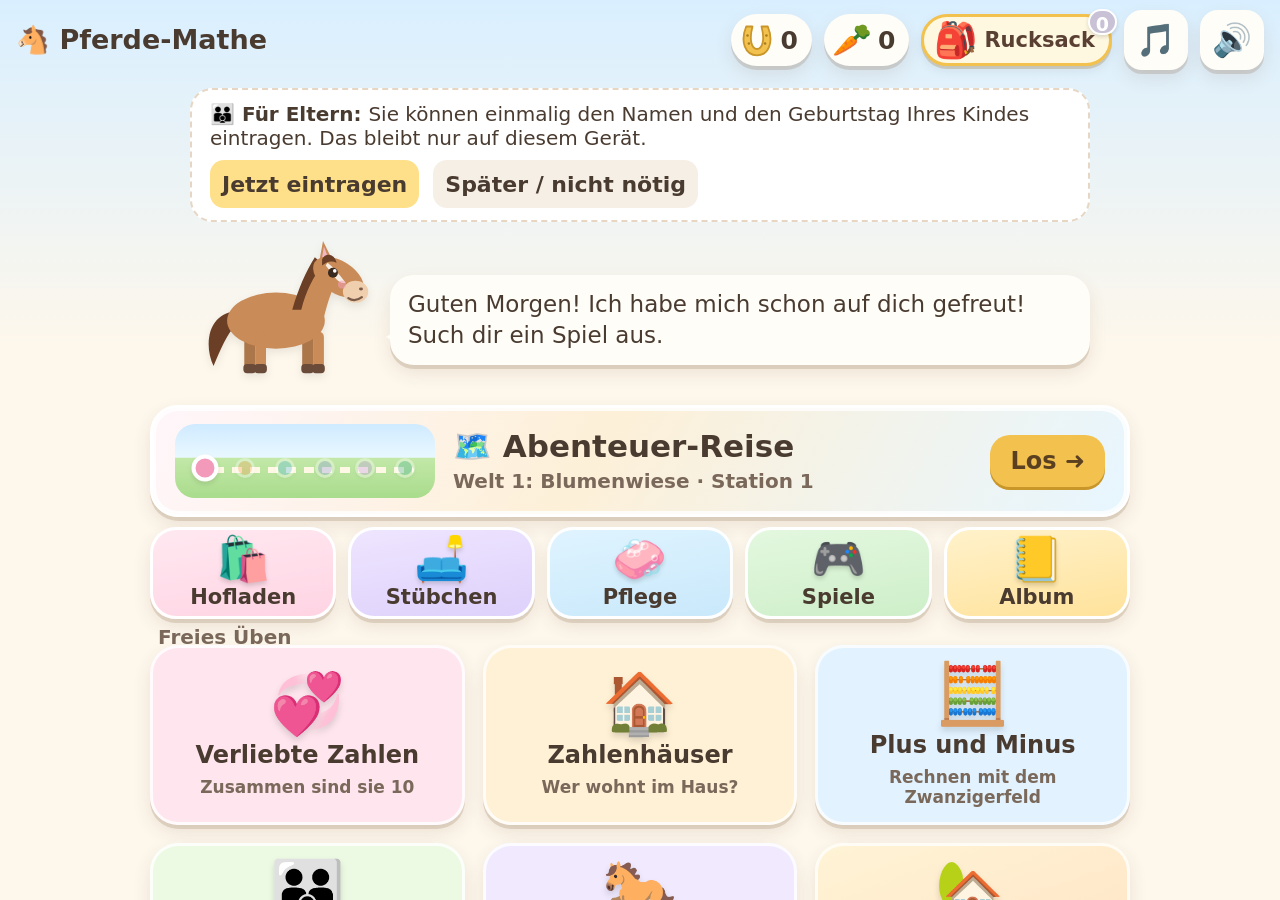
==== commit ff29974f: "Einzeldatei neu gebaut (pferde-mathe.html)" ====
--- a/pferde-mathe.html
+++ b/pferde-mathe.html
@@ -808,6 +808,476 @@
 
 </style>
 <style>
+/* Elternbereich: Ton */
+.audiopanel .vslider{width:200px;height:34px;accent-color:#e08a4a}
+.smallbtn.tog.on{background:#cfeec0}
+.iconbtn.off,.farm-btn.off{opacity:.55}
+
+/* ===== Zahlenraum bis 100 ===== */
+.label100{margin-top:10px}
+.tiles100{grid-template-columns:repeat(4,1fr)}
+.tile.t100{min-height:120px;background:linear-gradient(160deg,#e7f7ee,#d8efe6)}
+.tile.t100:nth-child(2n){background:linear-gradient(160deg,#eaf3ff,#dbe8fb)}
+.tile.t100:nth-child(3n){background:linear-gradient(160deg,#fff3d9,#ffe6bf)}
+.tile.t100 .ti{font-size:2.4rem}
+@media (orientation:portrait){.tiles100{grid-template-columns:repeat(2,1fr)}}
+
+.hfwrap{display:flex;justify-content:center;width:100%}
+.hfwrap.mini{margin:4px 0}
+.hf{display:grid;grid-template-columns:repeat(10,1fr);gap:3px;width:min(100%,calc(100vh - 330px),560px);min-width:300px;background:#fff;border-radius:18px;padding:8px;box-shadow:var(--shadow)}
+.hf.small{width:min(100%,calc(100vh - 480px),440px);min-width:260px}
+.hf-cell{aspect-ratio:1;border:0;border-radius:8px;padding:0;font-weight:800;font-size:clamp(.62rem,1.9vh,1.05rem);color:#6a5646;display:flex;align-items:center;justify-content:center;transition:background .2s,transform .15s,box-shadow .2s}
+.hf-cell.r0{background:#fbe9ef}.hf-cell.r1{background:#e6f1fb}
+button.hf-cell:active{transform:scale(.92)}
+.hf-cell.row{background:#ffe9a8}
+.hf-cell.on,.hf-cell.mark{background:#f6b26b;color:#fff;box-shadow:0 0 0 3px #fff,0 0 0 6px #f6b26b}
+.hf-cell.mark:empty::after{content:"?";font-size:1.1em}
+.hf-cell.hint{background:#c8f0d8;box-shadow:0 0 0 3px #5fbf86}
+.hf-cell.step1{background:#ffd27a;color:#8a5a14;animation:cellpop .3s}
+.hf-cell.step2{background:#8ec9e8;color:#fff;animation:cellpop .3s}
+.hf-cell.yes{background:#9be0c6;color:#fff}
+.hf-cell.soft-no{background:var(--lav);animation:softShake .6s}
+.hf-cell.glow{animation:glow 1.2s ease-in-out infinite;background:#fff6cc}
+@keyframes cellpop{0%{transform:scale(.6)}70%{transform:scale(1.12)}100%{transform:scale(1)}}
+.hf-info{display:flex;align-items:center;gap:14px;min-height:96px;justify-content:center;flex-wrap:wrap}
+.hf-eq{font-weight:800;font-size:1.15rem;background:#fff;border-radius:16px;padding:8px 14px;box-shadow:var(--shadow)}
+.hf-eq.soft{background:#f4efff}
+.task-big.small{font-size:1.6rem}
+
+/* Zehnerstangen und Einerwürfel */
+.zevis{display:flex;gap:22px;align-items:flex-end;justify-content:center;padding:10px 16px;min-height:150px;background:rgba(255,255,255,.7);border-radius:20px}
+.zrods{display:flex;gap:7px;align-items:flex-end}
+.zstab{position:relative;display:flex;flex-direction:column-reverse;gap:2px;padding:3px;border-radius:7px;background:linear-gradient(180deg,#ffd9a0,#f6b26b);box-shadow:0 3px 0 #c98a45,0 5px 8px rgba(125,82,51,.2)}
+.zstab i{width:18px;height:13px;border-radius:4px;background:linear-gradient(180deg,#ffe9c2,#f9c37f)}
+.zstab b{position:absolute;left:50%;top:-22px;transform:translateX(-50%);font-size:.8rem;color:#8a5a14}
+.ecubes{display:grid;grid-template-columns:repeat(5,22px);gap:4px;align-content:end}
+.ecube{width:22px;height:22px;border-radius:6px;background:linear-gradient(145deg,#a9ddf4,#6fb6dc);box-shadow:0 2px 0 #4a93bd;font-style:normal;font-size:.7rem;font-weight:800;color:#fff;display:flex;align-items:center;justify-content:center}
+.zevis.small{min-height:90px;padding:6px 10px;gap:12px}
+.zevis.small .zstab i{width:11px;height:8px;border-radius:3px}.zevis.small .zstab{padding:2px;gap:1px}
+.zevis.small .ecubes{grid-template-columns:repeat(5,14px);gap:3px}.zevis.small .ecube{width:14px;height:14px;border-radius:4px}
+.pulse{animation:nod .9s ease}
+
+/* Zifferntastatur */
+.kp{display:flex;flex-direction:column;gap:12px;align-items:center;width:100%}
+.kp-fields{display:flex;align-items:center;gap:10px;flex-wrap:wrap;justify-content:center;font-size:1.5rem;font-weight:800}
+.kp-fields.shake{animation:softShake .5s}
+.kp-pre,.kp-post{color:var(--soft)}
+.kp-box{height:68px;padding:0 14px;border-radius:18px;background:#fff;box-shadow:inset 0 0 0 3px #e6d6c4,var(--shadow);font-size:2rem;font-weight:800;color:var(--brown-d);font-family:inherit}
+.kp-box.empty{color:#c9b8a6}
+.kp-box.act{box-shadow:inset 0 0 0 4px var(--gold),var(--shadow);background:#fffbe9}
+.kp-box.good{background:var(--mint);box-shadow:inset 0 0 0 3px var(--mint-d)}
+.kp-box.nudge{animation:glow 1s ease-in-out 1}
+.kp-box.soft-no{background:var(--lav)}
+.kp-pad{display:grid;grid-template-columns:repeat(3,1fr);gap:10px;width:min(100%,330px)}
+.kp-key{min-height:68px;border-radius:20px;background:var(--card);box-shadow:var(--shadow);font-size:1.7rem;font-weight:800;transition:transform .12s,background .2s}
+.kp-key:active{transform:translateY(2px) scale(.97)}
+.kp-key.ok{background:linear-gradient(180deg,#9be0c6,#5fbf86);color:#fff}
+.kp-key.del{background:#f3e7d6}
+.kp-key.glow{animation:glow 1.2s ease-in-out infinite}
+.kp-key.num.glow{background:#fff6cc}
+
+/* Zahl bauen */
+.build-view{width:100%}
+.steppers{display:flex;gap:18px;justify-content:center;flex-wrap:wrap}
+.stepper{background:var(--card);border-radius:22px;padding:12px 16px;box-shadow:var(--shadow);text-align:center;min-width:180px}
+.stepper.z{border-top:6px solid #f6b26b}.stepper.e{border-top:6px solid #6fb6dc}
+.st-name{font-weight:800;color:var(--soft);margin-bottom:6px}
+.st-row{display:flex;align-items:center;justify-content:center;gap:12px}
+.st-btn{width:64px;height:64px;border-radius:20px;background:#f3e7d6;font-size:2rem;font-weight:800;box-shadow:var(--shadow)}
+.st-btn.plus{background:#cfeec0}
+.st-btn.glow{animation:glow 1.2s ease-in-out infinite}
+.st-val{font-size:2.6rem;font-weight:800;min-width:1.2em}
+.bigok{min-height:72px;border-radius:24px;background:linear-gradient(180deg,#ffe08a,#f2c14e);font-size:1.6rem;font-weight:800;box-shadow:var(--shadow);margin-top:10px;width:100%}
+.bigok.yes{background:linear-gradient(180deg,#9be0c6,#5fbf86);color:#fff}
+.bigok.glow{animation:glow 1.2s ease-in-out infinite}
+
+/* Zahlenstrahl bis 100 */
+.nl-box{display:flex;flex-direction:column;gap:14px;align-items:center;max-width:980px;margin:0 auto}
+.nl{position:relative;width:calc(100% - 40px);height:150px;margin:70px 20px 20px;background:none}
+.nl::before{content:"";position:absolute;left:-20px;right:-20px;top:-60px;bottom:-14px;background:linear-gradient(180deg,#e9f6ff 0%,#e9f6ff 62%,#cdeac0 62%,#b9e0a8 100%);border-radius:26px;box-shadow:var(--shadow);z-index:0}
+.nl-axis{position:absolute;left:0;right:0;top:44px;height:8px;border-radius:4px;background:var(--brown-d);z-index:1}
+.nl-axis::after{content:"";position:absolute;left:0;right:0;top:6px;height:12px;background:repeating-linear-gradient(90deg,#9a6c46 0 2px,transparent 2px var(--minor,10%));opacity:.55}
+.nl-tick{position:absolute;top:10px;transform:translateX(-50%);width:max(7.2%,44px);height:112px;background:transparent;padding:0;border-radius:14px;z-index:2;display:flex;flex-direction:column;align-items:center}
+.nl.zoomed .nl-tick{width:max(8%,44px)}
+.nl-tick .m{width:5px;height:34px;margin-top:20px;background:var(--brown-d);border-radius:3px}
+.nl-tick.ten .m{height:48px;margin-top:8px;width:7px}
+.nl-tick .lb{margin-top:8px;font-weight:800;font-size:1.15rem}
+.nl-tick.yes{background:var(--mint)}
+.nl-tick.soft-no{background:var(--lav);animation:softShake .6s}
+.nl-tick.glow{animation:glow 1.2s ease-in-out infinite;background:#fff6cc}
+.nl-tick.start .lb{color:#d07d2b}
+.nl-horse{position:absolute;top:-52px;width:78px;transform:translateX(-50%);transition:left .55s cubic-bezier(.4,.1,.3,1);z-index:3;pointer-events:none}
+.nl-horse.hop svg{animation:hop .55s ease}
+.nl-arc{position:absolute;top:14px;height:34px;border:4px solid #6fb6dc;border-bottom:0;border-radius:60px 60px 0 0;z-index:2;display:flex;justify-content:center;pointer-events:none;animation:bubblePop .3s}
+.nl-arc b{position:absolute;top:-24px;font-size:1rem;color:#3f8fb8;white-space:nowrap}
+.nl-arc.bw{border-color:#e08aa0}.nl-arc.bw b{color:#c4607c}
+.nl-arc.big{border-width:5px;top:6px;height:42px}
+.nl-segs{position:absolute;left:0;right:0;top:26px;height:50px;z-index:1}
+.nl-seg{position:absolute;top:0;height:50px;background:rgba(246,178,107,.12);border:2px dashed rgba(176,122,79,.5);border-radius:10px;padding:0}
+.nl-seg.glow{animation:glow 1.2s ease-in-out infinite;background:#fff6cc}
+.nl-seg.yes{background:rgba(155,224,198,.6)}
+.nl-segs.done{pointer-events:none}
+.nl-zoom{width:100%;max-height:0;overflow:hidden;opacity:0;transition:max-height .5s,opacity .5s}
+.nl-zoom.show{max-height:230px;opacity:1}
+.nl-kp{width:100%;display:flex;justify-content:center}
+.nl-kp .kp-pad{width:min(100%,300px)}
+.nl-kp .kp{flex-direction:row;flex-wrap:wrap;justify-content:center;gap:18px}
+.nl-kp .kp-key{min-height:56px}
+
+/* Nachbarzahlen */
+.nb-street{display:flex;gap:16px;align-items:flex-end;justify-content:center;min-height:130px}
+.nb-house{width:110px;text-align:center}
+.nb-house .roof{width:0;height:0;margin:0 auto;border-left:62px solid transparent;border-right:62px solid transparent;border-bottom:38px solid #d9825b;position:relative;left:0;filter:drop-shadow(0 3px 0 rgba(125,82,51,.2))}
+.nb-house .wall{background:linear-gradient(180deg,#fff7e6,#ffeccb);height:76px;display:flex;align-items:center;justify-content:center;font-size:2.2rem;font-weight:800;border-radius:0 0 14px 14px;box-shadow:var(--shadow);color:var(--brown-d)}
+.nb-house.me .wall{background:linear-gradient(180deg,#d6efff,#b7e0f7)}
+.nb-house.q .wall{background:#f4efff;color:#b9a6e3;border:3px dashed #b9a6e3}
+.nb-house.q .roof{border-bottom-color:#c9b8e8}
+
+/* Vergleichen */
+.vglbox{align-items:center}
+.vgl-row{display:flex;align-items:center;gap:16px;justify-content:center;flex-wrap:wrap}
+.vgl-card{background:var(--card);border-radius:24px;padding:14px 18px;box-shadow:var(--shadow);text-align:center;min-width:170px}
+.vgl-num{font-size:2.6rem;font-weight:800;white-space:nowrap}
+.vgl-vis{margin-top:8px;min-height:90px}
+.vgl-slot{width:84px;height:84px;border-radius:50%;border:5px dashed #d8c3a8;display:flex;align-items:center;justify-content:center;font-size:2.8rem;font-weight:800;color:#c9b8a6}
+.vgl-slot.filled{border:5px solid var(--mint-d);background:var(--mint);color:var(--mint-d);animation:bubblePop .4s}
+.vgl-syms{display:flex;gap:14px;justify-content:center}
+.vgl-sym{width:96px;height:96px;border-radius:26px;background:linear-gradient(180deg,#fffdf8,#f6ead6);box-shadow:var(--shadow);font-size:3rem;font-weight:800;color:var(--brown-d)}
+.vgl-sym.yes{background:var(--mint)}
+.vgl-sym.soft-no{background:var(--lav);animation:softShake .6s}
+.vgl-sym.glow{animation:glow 1.2s ease-in-out infinite;background:#fff6cc}
+
+/* Zahlen ordnen */
+.ord-box{display:flex;flex-direction:column;gap:14px;align-items:center;max-width:900px;margin:0 auto}
+.ord-arrow{font-weight:800;color:var(--soft);letter-spacing:.05em}
+.ord-slots,.ord-hand{display:flex;gap:12px;justify-content:center;flex-wrap:wrap}
+.ord-slot{width:110px;height:92px;border-radius:20px;border:4px dashed #d8c3a8;display:flex;flex-direction:column;align-items:center;justify-content:center;font-size:2.2rem;font-weight:800;color:var(--brown-d);position:relative}
+.ord-slot small{position:absolute;top:2px;left:10px;font-size:.8rem;color:#c9b8a6}
+.ord-slot.filled{border:4px solid var(--mint-d);background:var(--mint);animation:bubblePop .35s}
+.ord-slot.filled small{display:none}
+.ord-card{min-width:110px;min-height:92px;border-radius:22px;background:linear-gradient(180deg,#fffdf8,#fbefd9);box-shadow:var(--shadow);font-size:2.2rem;padding:8px 12px;display:flex;flex-direction:column;align-items:center;gap:4px;color:var(--brown-d)}
+.ord-card.used{opacity:.18;pointer-events:none;transform:scale(.9)}
+.ord-card.soft-no{background:var(--lav);animation:softShake .6s}
+.ord-card.glow{animation:glow 1.2s ease-in-out infinite;background:#fff6cc}
+
+.trickbtn{min-height:60px;padding:0 24px;border-radius:22px;background:linear-gradient(180deg,#f3e7ff,#d9c6f5);font-size:1.15rem;font-weight:800;box-shadow:var(--shadow);color:#5b3f8f}
+.pulse{animation:nod .9s ease}
+.hf{grid-template-columns:repeat(10,minmax(0,1fr))}
+.hf-cell{min-width:0;overflow:hidden}
+.hfwrap.helper{display:none}.hfwrap.helper.show{display:flex;animation:fadeIn .4s}
+.build-empty{display:flex;align-items:center;justify-content:center;min-height:170px;color:#b8a592;font-weight:700}
+.build-view{background:rgba(255,255,255,.7);border-radius:20px;min-height:170px;display:flex;align-items:center}
+.build-view .zevis{background:none;width:100%}
+.nl.compact{height:70px;margin-top:20px;margin-bottom:6px}
+.nl.compact::before{top:-24px;bottom:-4px}
+.nl.compact .nl-horse{display:none}
+.nl.compact .nl-tick{height:56px;pointer-events:none}.nl.compact .nl-tick .lb{font-size:.9rem}
+.nl.compact .nl-segs{top:20px}
+.nl.compact .nl-axis{top:20px}
+.vglbox{display:flex;flex-direction:column;align-items:center;gap:18px;max-width:760px;margin:0 auto}
+.vgl-card{min-width:150px;padding:12px 16px}
+.vgl-row{flex-wrap:nowrap}
+.vgl-vis{display:none}.vgl-card.show .vgl-vis{display:block}
+
+/* Zauberwald */
+.gl{animation:glowPulse 3.4s ease-in-out infinite}
+@keyframes glowPulse{0%,100%{opacity:.5}50%{opacity:1}}
+.deco.ffly{animation:fireflyA 9s ease-in-out infinite}
+.deco.ffly.f2{animation-name:fireflyB;animation-duration:12s}
+.deco.ffly.f3{animation-name:fireflyC;animation-duration:7s}
+@keyframes fireflyA{0%,100%{transform:translate(-50%,-100%)}25%{transform:translate(40%,-160%)}50%{transform:translate(120%,-90%)}75%{transform:translate(20%,-40%)}}
+@keyframes fireflyB{0%,100%{transform:translate(-50%,-100%)}33%{transform:translate(-140%,-170%)}66%{transform:translate(-20%,-60%)}}
+@keyframes fireflyC{0%,100%{transform:translate(-50%,-100%) scale(.8)}50%{transform:translate(60%,-190%) scale(1.2)}}
+@media (prefers-reduced-motion:reduce){.deco.ffly,.gl{animation:none}}
+
+/* ===== art.js: Leerlauf-Animationen (nur Transform/Opacity, leicht für iPad) ===== */
+.pm-bob,.pm-ear,.pm-tail,.pm-sway,.pm-swing,.pm-spin,.pm-hand,.pm-ripple,.pm-steam,.pm-fount,.pm-glow{transform-box:fill-box}
+.pm-bob{transform-origin:50% 100%;animation:pm-bob 3.2s ease-in-out infinite}
+.pm-ear{transform-origin:50% 100%;animation:pm-ear 5s ease-in-out infinite}
+.pm-tail{transform-origin:20% 90%;animation:pm-tail 2.6s ease-in-out infinite}
+.pm-sway{transform-origin:50% 0;animation:pm-sway 3.6s ease-in-out infinite}
+.pm-swing{transform-origin:50% 0;animation:pm-swing 2.8s ease-in-out infinite}
+.pm-spin{transform-origin:50% 50%;animation:pm-spin 6s linear infinite}
+.pm-hand{transform-origin:50% 100%;animation:pm-spin 60s linear infinite}
+.pm-ripple{transform-origin:50% 50%;animation:pm-ripple 3s ease-out infinite}
+.pm-steam{animation:pm-steam 3s ease-in-out infinite}
+.pm-fount{transform-origin:50% 100%;animation:pm-fount 1.6s ease-in-out infinite alternate}
+.pm-glow{animation:pm-glowp 2.4s ease-in-out infinite}
+@keyframes pm-bob{0%,100%{transform:translateY(0) scale(1,1)}50%{transform:translateY(-1.5px) scale(1.01,.99)}}
+@keyframes pm-ear{0%,86%,100%{transform:rotate(0)}91%{transform:rotate(-9deg)}96%{transform:rotate(3deg)}}
+@keyframes pm-tail{0%,100%{transform:rotate(-4deg)}50%{transform:rotate(5deg)}}
+@keyframes pm-sway{0%,100%{transform:rotate(-3deg)}50%{transform:rotate(3deg)}}
+@keyframes pm-swing{0%,100%{transform:rotate(-6deg)}50%{transform:rotate(6deg)}}
+@keyframes pm-ripple{0%{transform:scale(.7);opacity:.8}100%{transform:scale(1.15);opacity:0}}
+@keyframes pm-steam{0%,100%{opacity:.2;transform:translateY(2px)}50%{opacity:.7;transform:translateY(-3px)}}
+@keyframes pm-fount{from{transform:scaleY(.88);opacity:.75}to{transform:scaleY(1.05);opacity:1}}
+@keyframes pm-glowp{0%,100%{opacity:.55}50%{opacity:1}}
+@media (prefers-reduced-motion:reduce){.pm-bob,.pm-ear,.pm-tail,.pm-sway,.pm-swing,.pm-spin,.pm-hand,.pm-ripple,.pm-steam,.pm-fount,.pm-glow{animation:none!important}}
+
+/* ===== Gemeinsamer Look: Buttons, Karten, Übergänge ===== */
+.bigbtn,.smallbtn,.iconbtn{transition:transform .12s,box-shadow .2s,filter .2s}
+.bigbtn.primary{background:linear-gradient(180deg,#ffd76b,#f5b63a);box-shadow:0 5px 0 #c98f1d,0 10px 18px rgba(201,143,29,.35);color:#5a3a10}
+.bigbtn.primary:active{transform:translateY(3px);box-shadow:0 2px 0 #c98f1d}
+.screen{animation:pm-screen .35s ease-out both}
+@keyframes pm-screen{from{opacity:0}to{opacity:1}}
+.tile{background-image:linear-gradient(180deg,rgba(255,255,255,.55),rgba(255,255,255,0) 55%);box-shadow:var(--shadow),inset 0 0 0 3px rgba(255,255,255,.8)}
+.tile .ti{filter:drop-shadow(0 4px 3px rgba(0,0,0,.14))}
+.adv-tile{box-shadow:var(--shadow),inset 0 0 0 3px rgba(255,255,255,.8)}
+@media (prefers-reduced-motion:reduce){.screen{animation:none}}
+
+</style>
+<style>
+/* Hofladen, Pflege, Reiterstübchen, Sticker-Album, Hof-Menü – weiche Karten, große Tippflächen */
+.lad,.lad-album,.lad-pack,.care{background:linear-gradient(180deg,#fffdf8,#fff7ea);border-radius:34px;padding:18px 22px 20px;width:min(980px,100%);max-height:calc(100dvh - 28px);display:flex;flex-direction:column;gap:12px;box-shadow:0 22px 50px rgba(80,60,40,.28),inset 0 2px 0 #fff;border-top:10px solid var(--gold);position:relative;overflow:hidden}
+.lad-head{display:flex;align-items:center;gap:10px;flex-wrap:nowrap}
+.lad-head h2{flex:1;margin:0;font-size:1.5rem;white-space:nowrap}
+.lad-head .counter{height:48px;font-size:1.15rem;background:#fff3d6;box-shadow:none}
+.lad-head .counter svg{width:30px;height:30px}
+.lad-head .iconbtn{min-width:52px;height:52px}
+.lad-tabs{display:flex;gap:8px;flex-wrap:wrap}
+.lad-tab{min-width:72px;min-height:60px;flex:1 1 72px;border-radius:18px;background:#f6efe5;font-weight:800;font-size:.8rem;display:flex;flex-direction:column;align-items:center;justify-content:center;gap:0;padding:4px 6px;box-shadow:0 3px 0 rgba(125,82,51,.14);transition:transform .15s,background .2s;line-height:1.1}
+.lad-tab .ti{font-size:1.5rem;line-height:1.1}
+.lad-tab.on{background:linear-gradient(180deg,#ffe9a0,#ffd45c);box-shadow:0 3px 0 #c9962a,0 6px 14px rgba(201,150,42,.35);transform:translateY(-2px)}
+.lad-tab.glitz.on{background:linear-gradient(180deg,#fff0b0,#f6cf5a)}
+.lad-tab small{font-size:.75rem;opacity:.7}
+.lad-grid{display:grid;grid-template-columns:repeat(auto-fill,minmax(176px,1fr));gap:12px;overflow-y:auto;-webkit-overflow-scrolling:touch;padding:4px 4px 8px;min-height:0;flex:1;align-content:start}
+.lad-note{grid-column:1/-1;display:flex;align-items:center;justify-content:space-between;gap:12px;background:#eef8f0;border-radius:18px;padding:10px 14px;font-size:.95rem;font-weight:700;color:#3f6f52}
+.lad-note.wide .smallbtn{background:#fff;flex:none}
+.lad-card{background:#fff;border-radius:24px;padding:10px 10px 12px;display:flex;flex-direction:column;align-items:center;gap:4px;box-shadow:0 4px 0 rgba(125,82,51,.12),0 10px 22px rgba(125,82,51,.10);border:3px solid transparent;text-align:center;transition:transform .15s,border-color .2s}
+.lad-card.ready{border-color:#bfe8c8}
+.lad-card.own{background:#f2fbf4}
+.lad-card.dim{opacity:.7}
+.lc-art{height:104px;width:100%;display:flex;align-items:center;justify-content:center;border-radius:16px;background:radial-gradient(circle at 50% 40%,#fff8e6,#fdf0d8);overflow:hidden}
+.lc-art>svg{max-height:92px;max-width:88%;width:auto;height:auto}
+.lc-art.horse>svg{width:128px;max-height:none;max-width:none}
+.lc-art.horse .horse *,.lc-art .horse{animation:none!important}
+.lc-art.cloth>svg{width:70px;height:70px}
+.lc-name{font-weight:800;font-size:.98rem;line-height:1.15;min-height:2.3em;display:flex;align-items:center}
+.lc-sub{font-size:.78rem;color:var(--soft);line-height:1.15;min-height:1.8em}
+.lc-bar{width:100%;height:8px;background:#f1e8da;border-radius:6px;overflow:hidden}
+.lc-bar i{display:block;height:100%;background:linear-gradient(90deg,#ffd45c,#f2a93b);border-radius:6px}
+.lad-btn{min-height:50px;width:100%;border-radius:16px;font-weight:800;font-size:1rem;display:flex;align-items:center;justify-content:center;gap:5px;padding:4px 8px;margin-top:auto}
+.lad-btn svg{width:22px;height:22px}
+.lad-btn b{font-size:1.05rem}
+.lad-btn i{font-style:normal;opacity:.6}
+.lad-btn .emo{font-size:1.1rem}
+.lad-btn.buy{background:linear-gradient(180deg,#8fe0a8,#4fc07a);color:#144a2c;box-shadow:0 4px 0 #3a9a60,0 8px 14px rgba(58,154,96,.25)}
+.lad-btn.buy:active{transform:translateY(3px);box-shadow:0 1px 0 #3a9a60}
+.lad-btn.later{background:#efe7dc;color:#8a7868;font-size:.88rem}
+.lad-btn.have{background:#dff3e4;color:#3b8a5a}
+.lad-card.ready .lc-art{animation:pm-ready 2.4s ease-in-out infinite}
+@keyframes pm-ready{0%,100%{box-shadow:inset 0 0 0 0 rgba(120,210,150,0)}50%{box-shadow:inset 0 0 0 4px rgba(120,210,150,.4)}}
+/* Bestätigen und Feiern */
+.lad-confirm,.lad-cele{background:linear-gradient(180deg,#fffdf8,#fff3dc);border-radius:34px;padding:24px 28px;width:min(520px,100%);text-align:center;box-shadow:0 22px 50px rgba(80,60,40,.3);position:relative;overflow:hidden;display:flex;flex-direction:column;align-items:center;gap:8px}
+.lad-confirm h3,.lad-cele h2{margin:4px 0}
+.lc-pv{height:150px;display:flex;align-items:center;justify-content:center;position:relative;z-index:1}
+.lc-pv>svg{max-height:140px;width:auto;max-width:240px}
+.lc-pv>svg.horse{width:220px;max-height:none}
+.lc-price{font-weight:800;font-size:1.4rem;display:flex;align-items:center;justify-content:center;gap:6px;margin:0}
+.lc-price svg{width:34px;height:34px}.lc-price i{font-style:normal}
+.lc-left{margin:0;color:var(--soft);font-size:.98rem}.lc-left svg{width:22px;height:22px;vertical-align:-5px}
+.lc-btns{display:flex;gap:12px;flex-wrap:wrap;justify-content:center;margin-top:8px;width:100%}
+.lc-btns .bigbtn{min-width:180px;flex:1 1 180px}
+.lc-extra{font-weight:700;color:#3f6f52}
+.lc-rays{position:absolute;inset:-60% -20% auto;height:200%;background:conic-gradient(from 0deg,rgba(255,224,138,.55) 0 8deg,transparent 8deg 22deg,rgba(255,224,138,.55) 22deg 30deg,transparent 30deg 45deg,rgba(255,224,138,.5) 45deg 52deg,transparent 52deg 67deg,rgba(255,224,138,.5) 67deg 75deg,transparent 75deg 90deg,rgba(255,224,138,.5) 90deg 98deg,transparent 98deg 360deg);animation:pm-spin 18s linear infinite;opacity:.6;pointer-events:none;-webkit-mask-image:radial-gradient(circle at 50% 38%,#000 0,transparent 55%);mask-image:radial-gradient(circle at 50% 38%,#000 0,transparent 55%)}
+@keyframes pm-spin{to{transform:rotate(360deg)}}
+.lad-cele .lc-pv{animation:pm-pop .7s cubic-bezier(.3,1.6,.5,1)}
+@keyframes pm-pop{from{transform:scale(.2) rotate(-12deg);opacity:0}to{transform:none;opacity:1}}
+/* Sticker-Tüte */
+.lad-pack{width:min(720px,100%)}
+.lad-pack h2{margin:0;text-align:center}
+.pk-stage{min-height:230px;display:flex;align-items:center;justify-content:center;gap:12px;flex-wrap:wrap}
+.pk-bag{background:none;display:flex;flex-direction:column;align-items:center;gap:6px;font-weight:800;font-size:1.1rem;min-height:44px}
+.pk-bag svg{animation:pm-wiggle 1.6s ease-in-out infinite;width:150px;height:auto;filter:drop-shadow(0 8px 8px rgba(80,60,40,.25))}
+@keyframes pm-wiggle{0%,100%{transform:rotate(-3deg)}50%{transform:rotate(3deg) scale(1.04)}}
+.pk-card{width:150px;background:#fff;border-radius:22px;padding:8px;display:flex;flex-direction:column;align-items:center;gap:2px;box-shadow:0 8px 18px rgba(80,60,40,.18);opacity:0;animation:pm-flip .6s cubic-bezier(.3,1.5,.5,1) forwards}
+@keyframes pm-flip{from{transform:rotateY(90deg) scale(.4);opacity:0}to{transform:none;opacity:1}}
+.pk-art svg{width:96px;height:96px}
+.pk-name{font-weight:800;font-size:.9rem}
+.pk-tag{font-size:.8rem;font-weight:800;color:#8a7868;background:#f1e8da;border-radius:10px;padding:2px 10px}
+.pk-tag.new{background:#ffd45c;color:#6a4a00}
+.pk-page{display:flex;align-items:center;gap:12px;background:#fff3d6;border-radius:20px;padding:8px 14px;justify-content:center}
+.pk-page svg{width:56px;height:auto}
+.pk-page svg.ico,.pk-page .lad-btn svg{width:auto}
+.daily-sticker{display:flex;align-items:center;gap:12px;background:#fff8e1;border-radius:22px;padding:8px 18px;margin:10px auto 0;max-width:460px;box-shadow:0 4px 0 rgba(201,150,42,.25);animation:pm-pop .6s cubic-bezier(.3,1.5,.5,1) .5s both}
+.daily-sticker .ds-art svg{width:72px;height:72px;display:block}
+.daily-sticker svg{max-width:none}
+.daily-sticker b{font-size:1.1rem}
+/* Album */
+.lad-album{width:min(780px,100%)}
+.alb-total{font-weight:800;font-size:1.2rem;background:#fff3d6;border-radius:20px;padding:6px 14px}
+.alb-tabs .lad-tab{flex:1 1 100px;min-height:56px}
+.alb-page{display:grid;grid-template-columns:repeat(4,1fr);gap:12px;padding:14px;border-radius:26px;background:color-mix(in srgb,var(--pc) 22%,#fffdf6);border:3px dashed color-mix(in srgb,var(--pc) 60%,#fff);overflow:auto;min-height:0}
+.alb-page.glitz{background:linear-gradient(135deg,#fff8dc,color-mix(in srgb,var(--pc) 24%,#fffdf6) 60%,#fff6cf);border-color:#f2c14e}
+.alb-slot{background:rgba(255,255,255,.7);border-radius:20px;padding:6px 4px 8px;text-align:center;position:relative;display:flex;flex-direction:column;align-items:center;gap:2px}
+.alb-slot.got{background:#fff;box-shadow:0 4px 10px rgba(80,60,40,.12)}
+.alb-art svg{width:100%;max-width:120px;height:auto;display:block}
+.alb-name{font-weight:800;font-size:.85rem;min-height:1.2em}
+.alb-slot:not(.got) .alb-name{opacity:.4}
+.alb-n{position:absolute;right:6px;top:6px;background:#ffd45c;border-radius:12px;padding:0 8px;font-weight:800;font-size:.85rem}
+.alb-full{text-align:center;font-weight:800;color:#3f8a5a;background:#e4f6e9;border-radius:16px;padding:8px}
+.alb-hint{text-align:center;color:var(--soft);font-size:.95rem}
+/* Lernschild */
+.board{width:min(820px,100%);border-top-color:#5b8fd6}
+.board-sub{margin:0;color:var(--soft);text-align:center}
+.board-grid{display:grid;grid-template-columns:repeat(auto-fill,minmax(220px,1fr));gap:12px;overflow:auto}
+.board-tile{background:linear-gradient(180deg,#e9f3ff,#d9eaff);border-radius:22px;min-height:96px;padding:10px 14px;display:flex;flex-direction:column;align-items:flex-start;gap:2px;text-align:left;box-shadow:0 4px 0 rgba(63,95,160,.2);position:relative}
+.board-tile b{font-size:1.1rem}.board-tile small{color:#5a6a86;line-height:1.15}
+.board-tile .bt-ic{font-size:1.7rem;position:absolute;right:12px;top:8px}
+.board-tile .bt-lv{margin-top:auto;font-size:.8rem;font-weight:800;background:#fff;border-radius:10px;padding:1px 10px;color:#3f5fa0}
+/* Pflege */
+.care{width:min(920px,100%);border-top-color:#7cc4ea}
+.care-horses{display:flex;gap:8px;overflow-x:auto;padding:2px 2px 6px;-webkit-overflow-scrolling:touch;flex:none}
+.care-hp{flex:none;width:88px;background:#f6efe5;border-radius:18px;padding:4px 4px 6px;display:flex;flex-direction:column;align-items:center;border:3px solid transparent;min-height:70px}
+.care-hp.on{background:#e4f3fc;border-color:#7cc4ea}
+.care-hp .pvh{width:70px;height:52px;display:block}
+.care-hp .pvh svg{width:100%;height:100%}
+.care-hp small{font-weight:800;font-size:.72rem;line-height:1.1;text-align:center}
+.care-main{display:grid;grid-template-columns:minmax(0,1.25fr) minmax(0,1fr);gap:16px;min-height:0;overflow:auto;align-items:start}
+.care-stage{position:relative;aspect-ratio:210/170;width:100%;border-radius:28px;background:radial-gradient(ellipse at 50% 100%,#bfe3a8 0,#d9f0c8 38%,#e9f6ff 39%,#eaf7ff 100%);overflow:hidden;touch-action:none;box-shadow:inset 0 0 0 4px #fff,0 6px 16px rgba(80,60,40,.14)}
+.care-horse{position:absolute;inset:6% 6% 2% 6%;display:flex;align-items:flex-end}
+.care-horse svg{width:100%;height:auto;filter:drop-shadow(0 8px 6px rgba(60,80,40,.25))}
+.care-horse.glow svg{animation:pm-glow 1s ease-in-out}
+@keyframes pm-glow{0%,100%{filter:drop-shadow(0 8px 6px rgba(60,80,40,.25))}50%{filter:drop-shadow(0 0 18px #ffe58a) brightness(1.08)}}
+.care-spot{position:absolute;transform:translate(-50%,-50%);width:64px;height:54px;border-radius:50%;background:none;padding:0;transition:opacity .3s,transform .3s}
+.care-spot.dust{background:radial-gradient(ellipse,rgba(160,120,80,.7) 0,rgba(160,120,80,.45) 50%,transparent 72%);filter:blur(1px)}
+.care-spot.mud{width:72px;height:56px;background:radial-gradient(ellipse at 40% 40%,#7a5a40 0,#5e4430 55%,transparent 75%);border-radius:44% 56% 52% 48%}
+.care-spot.hoof{width:50px;height:50px;border:4px dashed #f2a93b;background:rgba(255,255,255,.55);animation:pm-pulse 1.3s ease-in-out infinite}
+.care-spot.knot{width:48px;height:48px;border:4px solid #f48fb1;background:rgba(255,255,255,.7);animation:pm-pulse 1.3s ease-in-out infinite}
+.care-spot.knot::after{content:'🪢';font-size:1.5rem}
+.care-spot.shine{width:50px;height:50px;border:4px dotted #b39ddb;background:rgba(255,255,255,.55);animation:pm-pulse 1.3s ease-in-out infinite}
+.care-spot.shine::after{content:'✨';font-size:1.6rem}
+@keyframes pm-pulse{0%,100%{box-shadow:0 0 0 0 rgba(255,200,80,.7)}50%{box-shadow:0 0 0 10px rgba(255,200,80,0)}}
+.care-spot.gone{opacity:0!important;transform:translate(-50%,-50%) scale(0)!important;pointer-events:none}
+.care-hand{position:absolute;pointer-events:none;font-size:2.4rem;transform:translate(-30%,-80%);display:none;z-index:4;filter:drop-shadow(0 3px 3px rgba(0,0,0,.25))}
+.care-stage.down .care-hand{display:block}
+.care-prog{height:10px;background:#e9e1d6;border-radius:6px;margin-top:8px;overflow:hidden}
+.care-prog i{display:block;height:100%;width:0;background:linear-gradient(90deg,#7cc4ea,#5fbf86);transition:width .3s;border-radius:6px}
+.care-right{display:flex;flex-direction:column;gap:10px}
+.care-name{display:flex;align-items:center;justify-content:space-between;font-size:1.3rem}
+.care-hearts span{color:#e6d6d6;font-size:1.4rem}.care-hearts span.on{color:#ec6f9c}
+.care-tools{display:grid;grid-template-columns:repeat(auto-fit,minmax(104px,1fr));gap:8px}
+.care-tool{min-height:76px;border-radius:18px;background:#f6efe5;display:flex;flex-direction:column;align-items:center;justify-content:center;gap:0;font-weight:800;font-size:.85rem;position:relative;border:3px solid transparent}
+.care-tool.on{background:#e4f3fc;border-color:#7cc4ea}
+.care-tool.locked{opacity:.55}
+.care-tool em{position:absolute;right:6px;top:2px;font-style:normal}
+.ct-ic{height:40px;display:flex;align-items:center}.ct-ic svg{height:38px;width:auto}.ct-ic .ci-e{font-size:2rem}
+.care-tip{margin:0;background:#fff7dd;border-radius:16px;padding:10px 14px;font-weight:700;min-height:3.2em}
+.care-acc{display:flex;gap:8px;flex-wrap:wrap;align-items:center}
+.care-acc b{width:100%}
+.care-acc .chip{display:flex;align-items:center;gap:6px}
+.ca-ic svg{width:30px;height:30px;display:block}
+.care-counters{display:flex;gap:8px}.care-counters .counter{height:48px;font-size:1.1rem;background:#fff3d6;box-shadow:none}.care-counters svg{width:30px;height:30px}
+/* Reiterstübchen */
+.room-wrap{display:flex;flex-direction:column;align-items:stretch;gap:10px;padding:6px 18px 18px;min-height:100%}
+.room-scene{position:relative;width:100%;max-width:calc((100dvh - 250px)*1.5);margin:0 auto;aspect-ratio:3/2;border-radius:30px;overflow:hidden;box-shadow:0 14px 34px rgba(80,60,40,.28),0 0 0 8px #e9cfa8,0 0 0 11px #c79f6c;touch-action:none;background:#f9e3ea}
+@media (orientation:portrait){.room-scene{aspect-ratio:4/3;max-width:none}}
+.room-wall{position:absolute;inset:0 0 38% 0;background:repeating-linear-gradient(90deg,#fbe4ec 0 34px,#fdf0f4 34px 68px);box-shadow:inset 0 -30px 40px rgba(255,255,255,.35)}
+.room-board{position:absolute;left:0;right:0;top:56%;height:7%;background:linear-gradient(180deg,#fff9ee,#f0e2cc);border-top:3px solid #fff;box-shadow:0 4px 8px rgba(120,80,40,.18)}
+.room-floor{position:absolute;inset:63% 0 0 0;background:repeating-linear-gradient(90deg,#dba873 0 92px,#cf9a64 92px 95px),linear-gradient(180deg,#e0b07b,#c99560);background-blend-mode:multiply}
+.room-kamin{position:absolute;left:41%;top:38%;width:15%;z-index:3;filter:drop-shadow(0 4px 4px rgba(0,0,0,.2))}
+.room-kamin svg{display:block;width:100%;height:auto}
+.room-kamin .flame{transform-origin:60px 96px;animation:pm-flame 1.2s ease-in-out infinite alternate}
+@keyframes pm-flame{from{transform:scale(1,1)}to{transform:scale(.94,1.1)}}
+.rm-item{position:absolute;transform:translate(-50%,-100%);touch-action:none;cursor:grab;outline:none;-webkit-tap-highlight-color:transparent}
+.rm-item.wall{transform:translate(-50%,-50%)}
+.rm-item .rm-art svg{width:100%;height:auto;display:block;filter:drop-shadow(0 5px 4px rgba(60,30,20,.2))}
+.rm-item.drag{cursor:grabbing;transform:translate(-50%,-100%) scale(1.07)}
+.rm-item.wall.drag{transform:translate(-50%,-50%) scale(1.07)}
+.rm-item:focus-visible{outline:3px solid #5b8fd6;outline-offset:4px;border-radius:8px}
+.rm-item.wob{animation:pm-wob .5s ease}
+@keyframes pm-wob{0%,100%{rotate:0deg}25%{rotate:-4deg}60%{rotate:3deg}}
+.rm-item.lit::after{content:'';position:absolute;left:50%;top:-6%;width:340%;height:130%;transform:translateX(-50%);background:radial-gradient(ellipse,rgba(255,226,140,.55),transparent 65%);pointer-events:none;z-index:-1}
+.room-scene.night::after{content:'';position:absolute;inset:0;background:rgba(48,32,96,.22);pointer-events:none;z-index:900}
+.rm-ros{position:absolute;left:14%;right:14%;top:14%;display:flex;flex-wrap:wrap;gap:3%;justify-content:center;pointer-events:none}
+.rm-ros span{width:22%;font-size:1rem;line-height:1}.rm-ros svg{width:100%;height:auto}
+.room-empty{position:absolute;left:50%;top:40%;transform:translate(-50%,-50%);background:rgba(255,253,248,.92);border-radius:22px;padding:14px 22px;text-align:center;display:flex;flex-direction:column;gap:2px;z-index:950;box-shadow:0 6px 16px rgba(80,60,40,.2)}
+.room-tip{margin:0;text-align:center;color:var(--soft);font-size:.95rem}
+.room-dock{align-self:center;display:flex;gap:12px;align-items:center;justify-content:center;flex-wrap:wrap}
+.room-dock .bigbtn{min-width:150px;min-height:64px;font-size:1.1rem;padding:6px 16px}
+.room-count{font-weight:800;color:var(--soft)}
+/* Hof-Menü */
+.farm-dock{position:absolute;right:calc(14px + env(safe-area-inset-right));bottom:calc(14px + env(safe-area-inset-bottom));display:flex;flex-direction:column;align-items:flex-end;gap:10px;z-index:30}
+.dock-toggle{min-width:96px;height:64px;border-radius:32px;background:linear-gradient(180deg,#ffe9a0,#ffd04f);box-shadow:0 4px 0 #c9962a,0 10px 20px rgba(80,60,40,.25);display:flex;align-items:center;justify-content:center;gap:6px;font-size:1.6rem;padding:0 18px}
+.dock-toggle b{font-size:1.05rem}
+.dock-toggle:active{transform:translateY(3px)}
+.dock-menu{display:none;grid-template-columns:1fr 1fr;gap:8px;padding:12px;background:rgba(255,253,248,.95);border-radius:28px;box-shadow:0 14px 32px rgba(80,60,40,.3);-webkit-backdrop-filter:blur(6px);backdrop-filter:blur(6px)}
+.dock-menu.open{display:grid;animation:pm-pop .3s cubic-bezier(.3,1.5,.5,1)}
+.dock-item{min-width:144px;min-height:62px;border-radius:20px;background:#fff3d6;font-weight:800;font-size:1.05rem;display:flex;align-items:center;gap:8px;padding:0 14px;box-shadow:0 3px 0 rgba(201,150,42,.3)}
+.dock-item .di-ic{font-size:1.6rem}
+.dock-item:active{transform:translateY(2px)}
+@media (max-width:600px){.lad-grid{grid-template-columns:repeat(2,1fr)}.care-main{grid-template-columns:1fr}.alb-page{grid-template-columns:repeat(2,1fr)}}
+@media (prefers-reduced-motion:reduce){.pk-bag svg,.lc-rays,.lad-card.ready .lc-art,.room-kamin .flame,.care-spot{animation:none!important}}
+:where(.ih){display:inline-flex;vertical-align:middle;align-items:center}
+:where(.ih) svg{width:1.3em;height:1.3em}
+.lad-note .ih svg,.pk-page .ih svg,.lc-left .ih svg{width:1.3em;height:1.3em}
+/* Mini-Spiele */
+.mg-wrap{position:absolute;inset:0;display:flex;flex-direction:column;gap:8px;padding:4px 14px 14px}
+.mg-hud{display:flex;align-items:center;gap:12px;justify-content:space-between;flex:none}
+.mg-score{font-size:1.5rem;font-weight:800;background:#fffdf8;border-radius:26px;padding:8px 20px;box-shadow:var(--shadow);display:flex;gap:16px}
+.mg-hud .smallbtn{min-height:52px;font-size:1.05rem}
+.mg-stage{position:relative;flex:1;min-height:0;border-radius:30px;overflow:hidden;touch-action:none;box-shadow:inset 0 0 0 4px #fff,0 8px 20px rgba(80,60,40,.2)}
+.mg-stage.apple{background:linear-gradient(180deg,#bfe6fb 0,#e6f6ff 45%,#bfe6a8 45.5%,#8fcb7a 100%)}
+.ap-crown{position:absolute;left:-5%;right:-5%;top:-14%;height:34%;background:radial-gradient(ellipse at 20% 60%,#58b86a 0 28%,transparent 29%),radial-gradient(ellipse at 45% 70%,#4fa862 0 30%,transparent 31%),radial-gradient(ellipse at 72% 62%,#58b86a 0 28%,transparent 29%),radial-gradient(ellipse at 95% 70%,#4fa862 0 26%,transparent 27%);filter:drop-shadow(0 8px 6px rgba(40,90,50,.25))}
+.ap-apple{position:absolute;top:12px;width:54px;height:54px;transform:translateX(-50%);will-change:top}
+.ap-apple svg{width:100%;height:100%;filter:drop-shadow(0 4px 3px rgba(0,0,0,.2))}
+.ap-apple.in{transition:transform .25s,opacity .25s;transform:translateX(-50%) scale(.5);opacity:0}
+.ap-apple.miss{transition:opacity .9s;opacity:0}
+.ap-basket{position:absolute;bottom:5%;width:150px;transform:translateX(-50%);z-index:3}
+.ap-basket svg{width:100%;height:auto;filter:drop-shadow(0 6px 4px rgba(0,0,0,.22))}
+.ap-basket.wob{animation:pm-wob .35s}
+.mg-stage.ride{background:linear-gradient(180deg,#b9e2dc 0,#eef9f2 55%,#bfe6a8 55.5%)}
+.rd-far,.rd-mid,.rd-near{position:absolute;left:0;right:0;background-repeat:repeat-x;background-position:0 100%;background-size:auto 100%}
+.rd-far{bottom:26%;height:34%;opacity:.8}.rd-mid{bottom:22%;height:44%}.rd-near{bottom:-8%;height:56%;z-index:4;pointer-events:none;-webkit-mask-image:linear-gradient(180deg,transparent 0,transparent 70%,#000 71%);mask-image:linear-gradient(180deg,transparent 0,transparent 70%,#000 71%)}
+.rd-ground{position:absolute;left:0;right:0;bottom:0;height:27%;background:linear-gradient(180deg,#9bd47f,#7bbf66 40%,#6aae5a);box-shadow:inset 0 6px 0 rgba(255,255,255,.2)}
+.rd-ground::after{content:'';position:absolute;left:0;right:0;top:34%;height:26%;background:#d9bd8a;opacity:.75;border-radius:50%/100%}
+.rd-horse{position:absolute;left:0;bottom:calc(18% + 6px);width:clamp(150px,22vw,230px);z-index:3;will-change:transform}
+.rd-horse .rd-bob{animation:rd-bob .36s ease-in-out infinite alternate}
+.rd-horse.air .rd-bob,.rd-horse.stop .rd-bob{animation:none}
+.rd-horse.stumble .rd-bob{animation:pm-wob .4s infinite}
+@keyframes rd-bob{from{transform:translateY(0)}to{transform:translateY(-6px)}}
+.rd-horse svg{width:100%;height:auto;filter:drop-shadow(0 8px 5px rgba(0,0,0,.2))}
+.rd-item{position:absolute;left:0;bottom:calc(18% + 6px);z-index:2;will-change:transform}
+.rd-item.log{width:clamp(60px,8vw,90px)}
+.rd-item.star{width:clamp(34px,4.4vw,48px);bottom:calc(18% + 40px);filter:drop-shadow(0 0 8px rgba(255,226,120,.9))}
+.rd-item svg{width:100%;height:auto;display:block}
+.rd-item.got{opacity:0;transition:opacity .25s}
+.rd-item.gone{opacity:0;transition:opacity .5s}
+.rd-hint{text-align:center;font-weight:800;color:#3f6f52;background:rgba(255,255,255,.85);border-radius:20px;padding:8px 16px;align-self:center;flex:none;transition:opacity .6s}
+.rd-hint.hide{opacity:0}
+.mg-stage.mem{background:linear-gradient(180deg,#e9f6ff,#fff4e0);display:flex;align-items:center;justify-content:center;padding:14px;touch-action:manipulation}
+.mem-grid{display:grid;grid-template-columns:repeat(4,1fr);gap:12px;width:min(100%,780px);max-height:100%;align-content:center}
+.mem-grid.c6,.mem-grid.c8{grid-template-columns:repeat(4,1fr)}.mem-grid.c12{grid-template-columns:repeat(4,1fr)}.mem-grid.c16{grid-template-columns:repeat(4,1fr)}
+.mem-card{aspect-ratio:1/1;min-height:70px;background:none;padding:0;perspective:700px}
+.mem-in{position:relative;width:100%;height:100%;transition:transform .45s;transform-style:preserve-3d}
+.mem-card.up .mem-in,.mem-card.ok .mem-in{transform:rotateY(180deg)}
+.mem-back,.mem-front{position:absolute;inset:0;border-radius:22px;backface-visibility:hidden;-webkit-backface-visibility:hidden;display:flex;align-items:center;justify-content:center;box-shadow:0 5px 0 rgba(125,82,51,.18),0 8px 16px rgba(125,82,51,.12)}
+.mem-back{background:linear-gradient(135deg,#f9a8c6,#f48fb1)}.mem-back svg{width:46%;height:auto;opacity:.9}
+.mem-front{background:#fff;transform:rotateY(180deg);overflow:hidden}
+.mem-front svg{width:72%;height:auto;max-height:86%}.mem-front.horse svg{width:96%}
+.mem-card.ok .mem-front{background:#eaf9ee;box-shadow:0 0 0 4px #7fd19a}
+.mg-end{position:absolute;left:50%;top:50%;transform:translate(-50%,-50%);width:min(520px,90%);background:linear-gradient(180deg,#fffdf8,#fff3dc);border-radius:34px;padding:24px 28px;text-align:center;box-shadow:0 22px 50px rgba(80,60,40,.35);z-index:20;overflow:hidden;animation:mg-pop .5s cubic-bezier(.3,1.5,.5,1)}
+@keyframes mg-pop{0%{transform:translate(-50%,-50%) scale(.7);opacity:0}100%{transform:translate(-50%,-50%) scale(1);opacity:1}}
+.mg-end h2{margin:0 0 6px;position:relative}.mg-end p{margin:4px 0;position:relative}
+.mg-rewards{display:flex;gap:14px;justify-content:center;font-size:1.6rem;font-weight:800;margin:10px 0;position:relative}
+.mg-r{display:flex;align-items:center;gap:6px;background:#fff3d6;border-radius:24px;padding:6px 16px}
+.mg-r svg{width:34px;height:34px}
+.mg-cap{color:#8a6a3a;font-size:.95rem}
+.mg-end .lc-btns{position:relative}
+.mg-pick{margin:auto;text-align:center;background:#fffdf8;border-radius:30px;padding:20px 26px;box-shadow:var(--shadow);max-width:720px}
+.board-tile.locked{opacity:.8;background:linear-gradient(180deg,#f1ece4,#e6dfd3)}
+.mem-grid.c6{grid-template-columns:repeat(3,1fr);width:min(100%,600px)}
+.mg-hud>span:not(.mg-score){font-weight:800;font-size:1.2rem;color:#6a4a38}
+.mg-score span+span{font-weight:700}
+.mg-stage.ride{background:radial-gradient(circle at 82% 20%,#fff6c4 0 6%,rgba(255,246,196,.5) 9%,transparent 18%),radial-gradient(ellipse at 25% 22%,#fff 0 7%,transparent 7.5%),radial-gradient(ellipse at 36% 24%,#fff 0 6%,transparent 6.5%),radial-gradient(ellipse at 62% 14%,#fff 0 6%,transparent 6.5%),linear-gradient(180deg,#b9e2dc 0,#eef9f2 55%,#bfe6a8 55.5%)}
+/* Startseite: Mein Hof */
+.hof-row{display:grid;grid-template-columns:repeat(5,1fr);gap:12px;max-width:980px;margin:10px auto 4px}
+.hof-tile{padding:10px 4px;display:flex;flex-direction:column;align-items:center;justify-content:center;gap:4px;min-height:92px;border-radius:26px;background:linear-gradient(170deg,#fffdf8,#ffeed6);box-shadow:var(--shadow),inset 0 0 0 3px #fff;font-size:1.05rem;transition:transform .15s}
+.hof-tile:active{transform:scale(.96)}
+.hof-ic{font-size:2.2rem;line-height:1;filter:drop-shadow(0 3px 2px rgba(0,0,0,.15))}
+.hof-shop{background:linear-gradient(170deg,#ffe9f1,#ffd3e3)}.hof-room{background:linear-gradient(170deg,#efe6ff,#ddd0fb)}.hof-care{background:linear-gradient(170deg,#e0f4ff,#c8e8fb)}.hof-mini{background:linear-gradient(170deg,#e4f8e0,#cdeec8)}.hof-album{background:linear-gradient(170deg,#fff2cc,#ffe29a)}
+
+@media (max-aspect-ratio:1/1){.care-main{grid-template-columns:1fr}}
 
 </style>
 </head>
@@ -1252,19 +1722,1717 @@
 
 </script>
 <script>
-/* art */
+/* Pferde-Mathe – gezeichnete Bilder für Laden, Reiterstübchen, Tiere, Sticker (alles SVG, ohne Bilddateien) */
+(function () {
+'use strict';
+const svg = (vb, inner, cls) => `<svg viewBox="${vb}" xmlns="http://www.w3.org/2000/svg" aria-hidden="true"${cls ? ` class="${cls}"` : ''}>${inner}</svg>`;
+const shade = (hex, f) => {
+  const n = parseInt(hex.slice(1), 16);
+  return '#' + [n >> 16, (n >> 8) & 255, n & 255].map((x) => Math.max(0, Math.min(255, Math.round(x * f))).toString(16).padStart(2, '0')).join('');
+};
+const soft = (cx, cy, rx) => `<ellipse cx="${cx}" cy="${cy}" rx="${rx}" ry="${(rx * 0.22).toFixed(1)}" fill="#3a5a2a" opacity=".16"/>`;
+const gid = (() => { let n = 0; return (p) => `${p}${++n}`; })();
+const grad = (id, a, b, vert) => `<linearGradient id="${id}" x1="0" y1="0" x2="${vert ? 0 : 1}" y2="${vert ? 1 : 0}"><stop offset="0" stop-color="${a}"/><stop offset="1" stop-color="${b}"/></linearGradient>`;
+const wood = '#c28a56', woodD = '#8a5a36', roofR = '#cf6a4e', stone = '#c9ccd2';
+
+// ---------- Hof & Gebäude ----------
+const B = {};
+B.brunnen = () => { const g = gid('bg'); return svg('0 0 100 110', `<defs>${grad(g, '#d9dce2', '#aeb3bd', 1)}</defs>${soft(50, 104, 38)}<path d="M18 62 L82 62 L78 100 Q50 108 22 100 Z" fill="url(#${g})"/><path d="M18 62 Q50 72 82 62" fill="#7cc4ea"/><ellipse cx="50" cy="62" rx="32" ry="8" fill="#9fd6f2" stroke="#8a8f99" stroke-width="3"/><rect x="22" y="26" width="6" height="40" fill="${woodD}"/><rect x="72" y="26" width="6" height="40" fill="${woodD}"/><path d="M14 30 L50 8 L86 30 Z" fill="${roofR}"/><path d="M14 30 L50 8 L86 30" stroke="${shade(roofR, .8)}" stroke-width="2" fill="none" stroke-linejoin="round"/><path d="M50 30 v22" stroke="#6a4a38" stroke-width="2"/><path d="M44 52 h12 l-2 9 h-8z" fill="${wood}" stroke="${woodD}" stroke-width="1.5"/><path d="M40 70 q10 3 20 0" stroke="#fff" stroke-width="2" opacity=".6" fill="none" class="pm-ripple"/>`); };
+B.bank = () => svg('0 0 100 60', `${soft(50, 56, 40)}<rect x="12" y="38" width="6" height="18" fill="${woodD}"/><rect x="82" y="38" width="6" height="18" fill="${woodD}"/><rect x="8" y="30" width="84" height="9" rx="3" fill="${wood}"/><rect x="10" y="12" width="80" height="6" rx="3" fill="${wood}"/><rect x="10" y="21" width="80" height="6" rx="3" fill="${wood}"/><rect x="14" y="10" width="5" height="26" fill="${woodD}"/><rect x="81" y="10" width="5" height="26" fill="${woodD}"/><path d="M10 30 h80" stroke="${woodD}" stroke-width="1.5" opacity=".5"/>`);
+B.schaukel = () => svg('0 0 110 120', `${soft(55, 114, 44)}<path d="M14 112 L36 14 M96 112 L74 14" stroke="${woodD}" stroke-width="7" stroke-linecap="round"/><path d="M30 14 H80" stroke="${woodD}" stroke-width="8" stroke-linecap="round"/><g class="pm-swing"><path d="M44 16 L46 84 M66 16 L64 84" stroke="#a8836a" stroke-width="2.4"/><rect x="38" y="84" width="34" height="8" rx="4" fill="#f48fb1"/></g>`);
+B.vogelhaus = () => svg('0 0 70 120', `${soft(35, 116, 20)}<rect x="31" y="46" width="8" height="70" fill="${woodD}"/><rect x="10" y="26" width="50" height="34" rx="3" fill="${wood}"/><path d="M4 28 L35 4 L66 28 Z" fill="${roofR}"/><circle cx="35" cy="42" r="8" fill="#5a3f2c"/><rect x="26" y="58" width="18" height="4" fill="${woodD}"/><g class="pm-bob"><ellipse cx="52" cy="68" rx="7" ry="5" fill="#f3a79a"/><circle cx="57" cy="64" r="3.4" fill="#f3a79a"/><circle cx="58" cy="63.4" r=".9" fill="#222"/><path d="M60 64 l4 1 l-4 1z" fill="#f6b26b"/></g>`);
+B.windrad = () => svg('0 0 80 120', `${soft(40, 116, 18)}<rect x="38" y="40" width="4" height="78" rx="2" fill="${woodD}"/><g class="pm-spin" style="transform-origin:40px 36px"><path d="M40 36 L40 6 L58 22 Z" fill="#f48fb1"/><path d="M40 36 L70 36 L54 54 Z" fill="#ffd27a"/><path d="M40 36 L40 66 L22 50 Z" fill="#7cc4ea"/><path d="M40 36 L10 36 L26 18 Z" fill="#b9e2a0"/></g><circle cx="40" cy="36" r="4" fill="#fff" stroke="#999"/>`);
+B.pavillon = () => { const g = gid('pv'); return svg('0 0 140 130', `<defs>${grad(g, '#f6f1e6', '#e4d8c4', 1)}</defs>${soft(70, 124, 54)}<ellipse cx="70" cy="116" rx="52" ry="10" fill="#d8c8aa"/>${[22, 54, 86, 118].map((x) => `<rect x="${x - 3}" y="52" width="6" height="64" fill="#fff" stroke="#d8cdbb"/>`).join('')}<path d="M8 56 Q70 36 132 56 L70 10 Z" fill="${roofR}"/><path d="M8 56 Q70 36 132 56" stroke="#fff" stroke-width="4" fill="none" stroke-dasharray="1 8" stroke-linecap="round"/><path d="M22 70 Q38 88 54 70 Q70 88 86 70 Q102 88 118 70" stroke="#f7a8c4" stroke-width="4" fill="none"/><circle cx="70" cy="9" r="4" fill="#f6cf5a"/>`); };
+B.gewaechshaus = () => svg('0 0 130 100', `${soft(65, 96, 52)}<path d="M10 92 V46 L26 22 H104 L120 46 V92 Z" fill="#dff3f6" stroke="#fff" stroke-width="3" opacity=".95"/><path d="M10 46 H120 M44 22 V92 M86 22 V92 M26 22 L44 46 M104 22 L86 46" stroke="#8fb9c4" stroke-width="2.6" fill="none"/><path d="M10 92 H120" stroke="#8a8f99" stroke-width="5"/>${[[24, 84, '#f7a8c4'], [56, 80, '#ffe08a'], [74, 82, '#fff'], [100, 84, '#d6c2f2']].map(([x, y, c]) => `<path d="M${x} 90 V${y}" stroke="#5fa04e" stroke-width="2.4"/><circle cx="${x}" cy="${y}" r="5" fill="${c}"/><circle cx="${x}" cy="${y}" r="1.8" fill="#ffd27a"/>`).join('')}<path d="M16 40 L24 30 M92 30 L100 40" stroke="#fff" stroke-width="3" opacity=".7" stroke-linecap="round"/>`);
+B.stallanbau = () => svg('0 0 170 120', `${soft(85, 116, 70)}<rect x="12" y="46" width="146" height="68" fill="#d9a06a"/>${range(0, 12).map((i) => `<path d="M${22 + i * 12} 46 V114" stroke="#b97f4e" stroke-width="1.4"/>`).join('')}<path d="M4 50 L85 12 L166 50 Z" fill="${roofR}"/><path d="M4 50 L85 12 L166 50" stroke="${shade(roofR, .8)}" stroke-width="3" fill="none" stroke-linejoin="round"/><rect x="58" y="62" width="54" height="52" rx="3" fill="#7a4e2e"/><path d="M58 62 L112 114 M112 62 L58 114" stroke="#a8683a" stroke-width="4"/><rect x="26" y="66" width="22" height="22" rx="3" fill="#ffe9a0" stroke="#fff" stroke-width="3"/><rect x="122" y="66" width="22" height="22" rx="3" fill="#ffe9a0" stroke="#fff" stroke-width="3"/><circle cx="85" cy="32" r="8" fill="#fff6e6" stroke="#b97f4e" stroke-width="2"/>`);
+B.sattelkammer = () => svg('0 0 100 100', `${soft(50, 96, 40)}<rect x="10" y="38" width="80" height="56" fill="#b87a52"/><path d="M4 42 L50 12 L96 42 Z" fill="#7a6a8a"/><rect x="38" y="56" width="26" height="38" rx="2" fill="#6a4a38"/><circle cx="58" cy="76" r="2" fill="#f6cf5a"/><rect x="16" y="52" width="16" height="14" rx="2" fill="#ffe9a0" stroke="#fff" stroke-width="2"/><g transform="translate(75 72)"><path d="M-8 4 Q0 -8 8 4 L6 8 H-6 Z" fill="#8b5a2b"/></g>`);
+B.apfelstand = () => svg('0 0 120 110', `${soft(60, 106, 46)}<rect x="12" y="44" width="5" height="62" fill="${woodD}"/><rect x="103" y="44" width="5" height="62" fill="${woodD}"/><path d="M6 46 H114 V24 H6Z" fill="#fff"/>${range(0, 6).map((i) => `<path d="M${6 + i * 18} 24 h9 v22 h-9z" fill="#ec6f6f"/>`).join('')}<path d="M6 46 q9 10 18 0 q9 10 18 0 q9 10 18 0 q9 10 18 0 q9 10 18 0 q9 10 18 0" fill="#ec6f6f"/><rect x="10" y="72" width="100" height="30" rx="4" fill="${wood}"/><rect x="10" y="72" width="100" height="6" fill="${woodD}"/>${[[28, 68], [44, 66], [60, 68], [76, 66], [92, 68]].map(([x, y], i) => `<circle cx="${x}" cy="${y}" r="8" fill="${i % 2 ? '#e8504a' : '#f2c14e'}"/><circle cx="${x - 2}" cy="${y - 3}" r="2.4" fill="#fff" opacity=".55"/>`).join('')}`);
+B.heuschober = () => svg('0 0 100 120', `${soft(50, 116, 38)}<rect x="46" y="14" width="8" height="100" fill="${woodD}"/><path d="M14 112 Q10 60 50 30 Q90 60 86 112 Z" fill="#efd27a"/>${range(0, 8).map((i) => `<path d="M${22 + i * 8} ${96 - (i % 3) * 22} l${6 - (i % 2) * 10} -10" stroke="#d9b85a" stroke-width="2" fill="none"/>`).join('')}<path d="M16 112 H84" stroke="#d9b85a" stroke-width="3"/>`);
+B.springbrunnen = () => { const g = gid('sb'); return svg('0 0 120 120', `<defs>${grad(g, '#e8eaee', '#b9bec8', 1)}</defs>${soft(60, 114, 50)}<path d="M8 84 L112 84 L104 108 Q60 118 16 108 Z" fill="url(#${g})"/><ellipse cx="60" cy="84" rx="52" ry="12" fill="#9fd6f2" stroke="#b9bec8" stroke-width="4"/><rect x="54" y="48" width="12" height="40" fill="#cfd3da"/><path d="M40 60 Q60 50 80 60 L74 68 Q60 62 46 68 Z" fill="#dfe2e8"/><g class="pm-fount"><path d="M60 46 Q42 26 28 60 M60 46 Q78 26 92 60 M60 46 Q60 14 60 30" stroke="#bfe6f8" stroke-width="3.4" fill="none" stroke-linecap="round"/><circle cx="28" cy="62" r="2.4" fill="#bfe6f8"/><circle cx="92" cy="62" r="2.4" fill="#bfe6f8"/></g>`); };
+B.reithalle = () => svg('0 0 240 130', `${soft(120, 126, 100)}<rect x="16" y="52" width="208" height="72" fill="#e9dcc2"/>${range(0, 17).map((i) => `<path d="M${26 + i * 12} 52 V124" stroke="#d3c3a3" stroke-width="1.6"/>`).join('')}<path d="M8 58 L120 12 L232 58 Z" fill="#8f9bb5"/><path d="M8 58 L120 12 L232 58" stroke="#6f7b95" stroke-width="3" fill="none" stroke-linejoin="round"/><rect x="82" y="70" width="76" height="54" rx="4" fill="#6a4a38"/><path d="M120 70 V124" stroke="#4a3426" stroke-width="3"/><rect x="28" y="72" width="34" height="22" rx="3" fill="#cfeaf6" stroke="#fff" stroke-width="3"/><rect x="178" y="72" width="34" height="22" rx="3" fill="#cfeaf6" stroke="#fff" stroke-width="3"/><g transform="translate(120 40)"><path d="M-10 6 Q-10 -6 0 -6 Q10 -6 10 6" fill="#fff"/><path d="M-6 6 l3 -9 l3 9 l3 -9 l3 9" stroke="#e8504a" stroke-width="2" fill="none"/></g>`);
+B.laternenpfahl = () => svg('0 0 50 130', `${soft(25, 126, 14)}<rect x="22" y="36" width="6" height="92" rx="3" fill="#4a5568"/><path d="M14 40 h22" stroke="#4a5568" stroke-width="5" stroke-linecap="round"/><circle cx="25" cy="22" r="22" fill="#fff6a8" opacity=".35" class="pm-glow"/><path d="M14 10 h22 l4 8 v12 l-4 8 h-22 l-4 -8 v-12 z" fill="#ffe9a0" stroke="#4a5568" stroke-width="3" stroke-linejoin="round"/><path d="M25 10 v28" stroke="#4a5568" stroke-width="1.6"/>`);
+B.blumenkuebel = () => svg('0 0 80 80', `${soft(40, 76, 26)}<path d="M16 46 H64 L58 76 H22 Z" fill="${wood}"/><path d="M16 46 H64" stroke="${woodD}" stroke-width="5" stroke-linecap="round"/><path d="M26 50 v24 M40 50 v26 M54 50 v24" stroke="${woodD}" stroke-width="1.4" opacity=".6"/>${[[22, '#f7a8c4', 26], [34, '#ffd27a', 18], [46, '#fff', 22], [58, '#d6c2f2', 28]].map(([x, c, y]) => `<path d="M${x} 48 V${y}" stroke="#5fa04e" stroke-width="2.6"/><circle cx="${x}" cy="${y}" r="7" fill="${c}"/><circle cx="${x}" cy="${y}" r="2.6" fill="#ffd27a"/>`).join('')}`);
+B.windmuehle = () => svg('0 0 120 150', `${soft(60, 146, 40)}<path d="M34 144 L44 52 H76 L86 144 Z" fill="#f3e7d0"/><path d="M38 110 H82 M41 80 H79" stroke="#e0d1b2" stroke-width="2"/><path d="M30 56 L60 22 L90 56 Z" fill="${roofR}"/><rect x="52" y="112" width="16" height="32" rx="8" fill="#7a4e2e"/><rect x="54" y="68" width="12" height="14" rx="3" fill="#ffe9a0"/><g class="pm-spin slow" style="transform-origin:60px 40px"><g fill="#fff" stroke="#c9b48a" stroke-width="2">${[0, 90, 180, 270].map((a) => `<g transform="rotate(${a} 60 40)"><rect x="57" y="-8" width="6" height="48" fill="#b98a56" stroke="none"/><rect x="63" y="-6" width="14" height="28" rx="2"/></g>`).join('')}</g></g><circle cx="60" cy="40" r="5" fill="#8a5a36"/>`);
+B.teich = () => svg('0 0 140 70', `<ellipse cx="70" cy="40" rx="64" ry="26" fill="#a8d8a0"/><ellipse cx="70" cy="40" rx="58" ry="21" fill="#9fd6f2"/><ellipse cx="70" cy="40" rx="58" ry="21" fill="none" stroke="#7cc4ea" stroke-width="2"/><g class="pm-ripple"><ellipse cx="50" cy="38" rx="10" ry="3" fill="none" stroke="#fff" stroke-width="1.6" opacity=".7"/><ellipse cx="96" cy="46" rx="8" ry="2.4" fill="none" stroke="#fff" stroke-width="1.6" opacity=".6"/></g><ellipse cx="82" cy="34" rx="9" ry="4" fill="#6fbf6a"/><circle cx="82" cy="32" r="3" fill="#f7a8c4"/><path d="M20 28 v-10 M24 30 v-12" stroke="#6a8a4a" stroke-width="2.4"/><ellipse cx="22" cy="17" rx="2.4" ry="4.4" fill="#8a5a36"/>`);
+
+// ---------- Tiere ----------
+const A = {};
+const animalBase = (body, belly, extra) => `${soft(50, 76, 28)}${extra || ''}`;
+A.hase = () => svg('0 0 80 90', `${soft(40, 84, 22)}<g class="pm-bob"><ellipse cx="40" cy="62" rx="22" ry="20" fill="#f1ece4"/><ellipse cx="40" cy="68" rx="13" ry="12" fill="#fff"/><g class="pm-ear"><ellipse cx="30" cy="18" rx="6" ry="17" fill="#f1ece4"/><ellipse cx="30" cy="20" rx="2.8" ry="12" fill="#f3b6c3"/><ellipse cx="50" cy="18" rx="6" ry="17" fill="#f1ece4"/><ellipse cx="50" cy="20" rx="2.8" ry="12" fill="#f3b6c3"/></g><circle cx="40" cy="42" r="16" fill="#f1ece4"/><circle cx="34" cy="40" r="2.6" fill="#3a2a20"/><circle cx="46" cy="40" r="2.6" fill="#3a2a20"/><circle cx="34.8" cy="39.2" r=".9" fill="#fff"/><circle cx="46.8" cy="39.2" r=".9" fill="#fff"/><ellipse cx="40" cy="47" rx="3" ry="2.2" fill="#f3a0b5"/><path d="M40 49 v3 M36 53 q4 3 8 0" stroke="#a87b6a" stroke-width="1.4" fill="none"/><circle cx="28" cy="48" r="3" fill="#f3a0b5" opacity=".45"/><circle cx="52" cy="48" r="3" fill="#f3a0b5" opacity=".45"/><circle cx="62" cy="68" r="6" fill="#fff"/></g>`);
+A.lamm = () => svg('0 0 100 90', `${soft(50, 84, 30)}<g class="pm-bob"><rect x="30" y="62" width="7" height="20" rx="3" fill="#6a5a50"/><rect x="62" y="62" width="7" height="20" rx="3" fill="#6a5a50"/><circle cx="50" cy="52" r="24" fill="#fbf7ef"/>${[[32, 46], [42, 36], [56, 36], [68, 46], [34, 62], [66, 62], [50, 66]].map(([x, y]) => `<circle cx="${x}" cy="${y}" r="11" fill="#fbf7ef"/>`).join('')}<ellipse cx="82" cy="46" rx="11" ry="12" fill="#5a4a44"/><ellipse cx="74" cy="38" rx="4" ry="7" fill="#5a4a44" transform="rotate(-30 74 38)"/><circle cx="85" cy="43" r="2" fill="#fff"/><circle cx="85.4" cy="43.2" r="1" fill="#111"/><ellipse cx="88" cy="52" rx="3" ry="2" fill="#f3a0b5"/><circle cx="74" cy="30" r="9" fill="#fbf7ef"/></g>`);
+A.esel = () => svg('0 0 120 110', `${soft(60, 104, 36)}<g class="pm-bob"><rect x="36" y="74" width="8" height="28" rx="3" fill="#8a8a92"/><rect x="82" y="74" width="8" height="28" rx="3" fill="#8a8a92"/><ellipse cx="62" cy="70" rx="34" ry="20" fill="#a3a3ad"/><ellipse cx="62" cy="76" rx="26" ry="12" fill="#e6e4e0"/><path d="M84 62 Q92 40 98 34 L112 44 Q104 54 100 72 Z" fill="#a3a3ad"/><ellipse cx="106" cy="50" rx="14" ry="11" fill="#a3a3ad" transform="rotate(30 106 50)"/><ellipse cx="112" cy="56" rx="8" ry="7" fill="#e6e4e0"/><g class="pm-ear"><ellipse cx="94" cy="26" rx="4.6" ry="14" fill="#a3a3ad" transform="rotate(-10 94 26)"/><ellipse cx="102" cy="26" rx="4.6" ry="14" fill="#a3a3ad" transform="rotate(14 102 26)"/><ellipse cx="94" cy="28" rx="2" ry="9" fill="#f3b6c3" transform="rotate(-10 94 28)"/></g><circle cx="104" cy="46" r="2.6" fill="#222"/><circle cx="104.8" cy="45.2" r=".9" fill="#fff"/><path d="M96 42 Q84 56 88 70" stroke="#6a6a72" stroke-width="5" fill="none" stroke-linecap="round"/><path d="M30 64 Q16 66 20 88" stroke="#6a6a72" stroke-width="4" fill="none" stroke-linecap="round"/></g>`);
+A.eichhoernchen = () => svg('0 0 80 100', `${soft(40, 94, 24)}<g class="pm-bob"><path d="M54 80 C84 70 78 28 56 36 C70 40 68 64 50 70 Z" fill="#c4743a" class="pm-tail"/><ellipse cx="40" cy="66" rx="16" ry="20" fill="#d6874a"/><ellipse cx="40" cy="72" rx="9" ry="12" fill="#f6e3c8"/><circle cx="38" cy="40" r="14" fill="#d6874a"/><path d="M28 32 l-3 -12 l10 6 Z M46 28 l5 -11 l3 12 Z" fill="#d6874a"/><circle cx="33" cy="38" r="2.4" fill="#222"/><circle cx="44" cy="38" r="2.4" fill="#222"/><ellipse cx="38.5" cy="46" rx="6" ry="4.4" fill="#f6e3c8"/><ellipse cx="38.5" cy="44" rx="2" ry="1.4" fill="#5a3a2a"/><circle cx="36" cy="82" r="5" fill="#b8682e"/><circle cx="26" cy="64" r="4" fill="#b8682e"/><ellipse cx="29" cy="64" rx="5" ry="6" fill="#8a5a2b"/></g>`);
+A.eule = () => svg('0 0 90 110', `<rect x="4" y="88" width="82" height="9" rx="4.5" fill="${woodD}"/><g class="pm-bob"><ellipse cx="45" cy="62" rx="26" ry="30" fill="#a57c58"/><ellipse cx="45" cy="70" rx="16" ry="20" fill="#e9d4b4"/>${range(0, 3).map((i) => `<path d="M${36 + i * 9} ${62 + (i % 2) * 6} q3 4 6 0" stroke="#a57c58" stroke-width="1.6" fill="none"/>`).join('')}<path d="M24 38 L20 22 L34 30 Z M66 38 L70 22 L56 30 Z" fill="#a57c58"/><circle cx="35" cy="42" r="11" fill="#fff"/><circle cx="55" cy="42" r="11" fill="#fff"/><circle cx="35" cy="42" r="6" fill="#f6b84a"/><circle cx="55" cy="42" r="6" fill="#f6b84a"/><circle cx="35" cy="42" r="3" fill="#222"/><circle cx="55" cy="42" r="3" fill="#222"/><path d="M45 46 L40 54 L50 54 Z" fill="#f6a85c"/><path d="M36 90 v-6 M42 90 v-6 M52 90 v-6 M58 90 v-6" stroke="#f6a85c" stroke-width="3" stroke-linecap="round"/></g>`);
+A.igel = () => svg('0 0 100 70', `${soft(50, 66, 28)}<g class="pm-bob"><path d="M14 56 C10 22 46 6 72 18 C90 28 88 56 82 58 Z" fill="#8a6a50"/>${range(0, 12).map((i) => `<path d="M${22 + i * 5} ${50 - Math.sin(i / 11 * 3.14) * 28} l${i % 2 ? -3 : 3} -7" stroke="#5a4030" stroke-width="2.2" stroke-linecap="round"/>`).join('')}<path d="M70 58 C74 36 94 40 96 54 Q94 60 84 60 Z" fill="#e9d4b4"/><circle cx="88" cy="48" r="2.4" fill="#222"/><circle cx="96" cy="54" r="2.8" fill="#4a3a30"/><circle cx="30" cy="62" r="3.4" fill="#d9b88a"/><circle cx="64" cy="62" r="3.4" fill="#d9b88a"/><ellipse cx="82" cy="54" rx="3" ry="2.4" fill="#f3a0b5" opacity=".6"/></g>`);
+
+// ---------- Saison ----------
+const S = {};
+S.kuerbisbeet = () => svg('0 0 130 70', `${soft(65, 66, 52)}${[[30, 44, 22, '#f59a3c'], [62, 48, 26, '#f08a2a'], [96, 46, 20, '#f6a84a']].map(([x, y, r, c]) => `<ellipse cx="${x}" cy="${y}" rx="${r}" ry="${r * 0.8}" fill="${c}"/><path d="M${x - r * 0.5} ${y - r * 0.7} Q${x - r * 0.7} ${y} ${x - r * 0.5} ${y + r * 0.7} M${x + r * 0.5} ${y - r * 0.7} Q${x + r * 0.7} ${y} ${x + r * 0.5} ${y + r * 0.7}" stroke="${shade(c, .8)}" stroke-width="2" fill="none"/><rect x="${x - 3}" y="${y - r * 0.95}" width="6" height="9" rx="3" fill="#6a8a3a"/>`).join('')}<path d="M40 30 q-14 -8 -6 -20" stroke="#6a8a3a" stroke-width="2.4" fill="none"/>`);
+S.laubhaufen = () => svg('0 0 120 70', `${soft(60, 66, 46)}<path d="M8 62 Q20 20 60 18 Q100 20 112 62 Z" fill="#e69a4a"/>${[[26, 44, '#d9602e'], [50, 34, '#f2c14e'], [74, 38, '#c94a2e'], [92, 48, '#f08a2a'], [40, 52, '#f2c14e'], [68, 52, '#d9602e']].map(([x, y, c], i) => `<path d="M${x} ${y} q8 -10 16 0 q-8 10 -16 0z" fill="${c}" transform="rotate(${i * 38} ${x + 8} ${y})"/>`).join('')}`);
+S.schneemann = () => svg('0 0 80 120', `${soft(40, 114, 28)}<circle cx="40" cy="88" r="26" fill="#fff" stroke="#dfe8f0" stroke-width="2"/><circle cx="40" cy="54" r="19" fill="#fff" stroke="#dfe8f0" stroke-width="2"/><circle cx="40" cy="28" r="14" fill="#fff" stroke="#dfe8f0" stroke-width="2"/><rect x="28" y="6" width="24" height="5" rx="2" fill="#3a3f52"/><rect x="32" y="-6" width="16" height="14" rx="2" fill="#3a3f52"/><circle cx="35" cy="26" r="2" fill="#222"/><circle cx="45" cy="26" r="2" fill="#222"/><path d="M40 29 l12 3 l-12 3z" fill="#f6a85c"/><path d="M28 40 Q40 48 52 40" stroke="#e8504a" stroke-width="5" fill="none"/><circle cx="40" cy="62" r="2.4" fill="#3a3f52"/><circle cx="40" cy="72" r="2.4" fill="#3a3f52"/><path d="M22 58 L6 48 M58 58 L74 48" stroke="#6a4a38" stroke-width="3" stroke-linecap="round"/>`);
+S.tannenbaum = () => svg('0 0 80 130', `${soft(40, 124, 26)}<rect x="34" y="104" width="12" height="20" fill="${woodD}"/><path d="M40 6 L64 46 H52 L72 80 H56 L78 112 H2 L24 80 H8 L28 46 H16 Z" fill="#3f8a5a"/><path d="M40 6 L52 46 L40 44 L28 46 Z" fill="#4da06a"/>${[[34, 44, '#e8504a'], [50, 76, '#f6cf5a'], [26, 100, '#7cc4ea'], [58, 104, '#f48fb1'], [40, 70, '#fff']].map(([x, y, c]) => `<circle cx="${x}" cy="${y}" r="4" fill="${c}" class="pm-glow"/>`).join('')}<path d="M40 -2 l3 7 l8 1 l-6 5 l2 8 l-7 -4 l-7 4 l2 -8 l-6 -5 l8 -1z" fill="#ffe08a" transform="translate(0 4) scale(.9)"/>`);
+S.osternest = () => svg('0 0 110 70', `${soft(55, 66, 40)}<path d="M10 40 Q55 78 100 40 Q55 28 10 40Z" fill="#d9b070"/><path d="M14 44 Q55 72 96 44" stroke="#b98a4a" stroke-width="3" fill="none"/>${[[34, 36, '#f7a8c4'], [52, 32, '#b5dcff'], [70, 36, '#ffe08a'], [44, 42, '#bfe5ab'], [62, 42, '#d6c2f2']].map(([x, y, c]) => `<ellipse cx="${x}" cy="${y}" rx="9" ry="12" fill="${c}"/><path d="M${x - 7} ${y} q3.5 -4 7 0 q3.5 4 7 0" stroke="#fff" stroke-width="2" fill="none" opacity=".8"/>`).join('')}<path d="M48 14 q-4 -12 4 -12 q8 0 4 12" fill="#fff" stroke="#e5d8c6" stroke-width="1.2" transform="translate(-4 4)"/>`);
+S.planschbecken = () => svg('0 0 130 70', `${soft(65, 66, 52)}<ellipse cx="65" cy="42" rx="58" ry="22" fill="#7cc4ea" stroke="#f48fb1" stroke-width="8"/><ellipse cx="65" cy="42" rx="48" ry="15" fill="#a8defa"/><g class="pm-ripple"><ellipse cx="50" cy="42" rx="12" ry="3.4" fill="none" stroke="#fff" stroke-width="2" opacity=".8"/></g><circle cx="86" cy="38" r="8" fill="#ffe08a" stroke="#f6a84a" stroke-width="2"/><path d="M86 30 v-5" stroke="#f6a84a" stroke-width="2"/>`);
+S.sonnenschirm = () => svg('0 0 110 120', `${soft(55, 116, 30)}<rect x="52" y="22" width="5" height="94" fill="#8a5a36"/><path d="M6 44 Q55 -14 104 44 Q80 36 55 44 Q30 36 6 44Z" fill="#fff"/><path d="M6 44 Q55 -14 104 44 Q92 38 80 40 Q70 -2 55 4 Q40 -2 30 40 Q18 38 6 44Z" fill="#f48fb1"/><path d="M55 4 Q55 24 55 44" stroke="#fff" stroke-width="2"/>`);
+S.windspiel = () => svg('0 0 80 120', `<path d="M10 8 H70" stroke="${woodD}" stroke-width="5" stroke-linecap="round"/><g class="pm-sway">${[[18, 60, '#f7a8c4'], [34, 80, '#b5dcff'], [50, 54, '#ffe08a'], [64, 74, '#bfe5ab']].map(([x, y, c]) => `<path d="M${x} 8 V${y - 10}" stroke="#a8a8b0" stroke-width="1.6"/><rect x="${x - 4}" y="${y - 10}" width="8" height="${y / 2}" rx="4" fill="${c}"/>`).join('')}</g>`);
+S.laternenfest = () => svg('0 0 100 100', `${soft(50, 96, 30)}<g class="pm-sway"><path d="M50 4 V20" stroke="#6a4a38" stroke-width="3"/>${[[26, 54, '#f6a84a'], [74, 50, '#7cc4ea'], [50, 70, '#f48fb1']].map(([x, y, c]) => `<path d="M${x} ${y - 30} V${y - 18}" stroke="#8a8a92" stroke-width="1.4"/><ellipse cx="${x}" cy="${y}" rx="15" ry="19" fill="${c}"/><ellipse cx="${x}" cy="${y}" rx="15" ry="19" fill="#fff6a8" opacity=".5" class="pm-glow"/><path d="M${x - 15} ${y} h30 M${x} ${y - 19} V${y + 19}" stroke="${shade(c, .75)}" stroke-width="1.4"/>`).join('')}</g>`);
+
+// ---------- Reiterstübchen: Möbel ----------
+const R = {};
+R.sofa = () => svg('0 0 150 90', `${soft(75, 86, 60)}<rect x="12" y="26" width="126" height="46" rx="16" fill="#e7a0b8"/><rect x="26" y="40" width="98" height="32" rx="10" fill="#f2b8cb"/><rect x="4" y="38" width="26" height="40" rx="12" fill="#d98aa6"/><rect x="120" y="38" width="26" height="40" rx="12" fill="#d98aa6"/><rect x="24" y="76" width="8" height="10" rx="3" fill="${woodD}"/><rect x="118" y="76" width="8" height="10" rx="3" fill="${woodD}"/><path d="M75 42 V70" stroke="#d98aa6" stroke-width="2"/><rect x="38" y="30" width="22" height="22" rx="7" fill="#ffd27a" transform="rotate(-8 49 41)"/>`);
+R.teppich = () => svg('0 0 160 60', `<ellipse cx="80" cy="34" rx="76" ry="24" fill="#b9a2e8"/><ellipse cx="80" cy="34" rx="62" ry="18" fill="#d6c2f2"/><ellipse cx="80" cy="34" rx="46" ry="12" fill="#f4ecff"/><path d="M60 34 l5 -5 l5 5 l5 -5 l5 5 l5 -5 l5 5 l5 -5" stroke="#b9a2e8" stroke-width="2" fill="none"/>`);
+R.regal = () => svg('0 0 110 150', `${soft(55, 146, 40)}<rect x="10" y="8" width="90" height="136" rx="5" fill="${wood}"/><rect x="16" y="14" width="78" height="124" fill="#a97444"/>${[14, 56, 98].map((y) => `<rect x="14" y="${y + 28}" width="82" height="6" fill="${woodD}"/>`).join('')}${[[20, 4, '#e8504a'], [28, 5, '#5b8fd6'], [37, 4, '#ffd27a'], [45, 6, '#6fbf6a'], [55, 4, '#b39ddb']].map(([x, w, c]) => `<rect x="${x}" y="${68 - 0}" width="${w + 3}" height="${28}" fill="${c}"/>`).join('')}${[[22, '#f48fb1'], [34, '#7cc4ea'], [46, '#ffd27a'], [58, '#b9e2a0'], [70, '#d6c2f2']].map(([x, c]) => `<rect x="${x}" y="22" width="9" height="34" rx="1.5" fill="${c}"/>`).join('')}<g transform="translate(66 98)"><path d="M0 0 h18 l-3 22 h-12z" fill="#fff" stroke="#d8cdbb" stroke-width="1.4"/><circle cx="9" cy="-6" r="7" fill="#f6cf5a"/></g><g transform="translate(24 104)"><ellipse cx="10" cy="14" rx="14" ry="8" fill="#f2c14e"/><path d="M-4 14 q14 -22 28 0" fill="none" stroke="#c9962a" stroke-width="3"/></g>`);
+R.tisch = () => svg('0 0 110 80', `${soft(55, 76, 42)}<ellipse cx="55" cy="30" rx="48" ry="14" fill="${wood}"/><ellipse cx="55" cy="27" rx="48" ry="13" fill="#d9a06a"/><rect x="26" y="34" width="7" height="40" fill="${woodD}"/><rect x="77" y="34" width="7" height="40" fill="${woodD}"/><g transform="translate(34 12)"><path d="M0 6 h18 l-2 12 h-14z" fill="#fff" stroke="#e5d8c6" stroke-width="1.4"/><path d="M18 8 q8 0 6 6 q-2 4 -7 3" stroke="#e5d8c6" stroke-width="2" fill="none"/><path d="M6 2 q-2 -4 2 -6" stroke="#fff" stroke-width="1.6" opacity=".8" fill="none" class="pm-steam"/></g><circle cx="76" cy="22" r="9" fill="#f6a85c"/><circle cx="76" cy="22" r="9" fill="none" stroke="#e08a3c" stroke-width="1.4"/>`);
+R.lampe = () => svg('0 0 60 150', `${soft(30, 146, 18)}<rect x="27" y="52" width="6" height="92" rx="3" fill="#7a6a8a"/><ellipse cx="30" cy="146" rx="16" ry="4" fill="#7a6a8a"/><circle cx="30" cy="34" r="30" fill="#fff6a8" opacity=".35" class="pm-glow"/><path d="M12 54 L20 12 H40 L48 54 Z" fill="#ffd27a"/><path d="M12 54 L20 12 H40 L48 54 Z" fill="#fff" opacity=".25"/>`);
+R.pflanze = () => svg('0 0 80 120', `${soft(40, 116, 24)}<path d="M20 78 H60 L54 114 H26 Z" fill="#cf6a4e"/><path d="M20 78 H60" stroke="#a8503a" stroke-width="5" stroke-linecap="round"/><g class="pm-sway">${[[40, 20, 0], [24, 40, -35], [56, 38, 35], [30, 56, -60], [50, 54, 60]].map(([x, y, r]) => `<path d="M40 78 Q${x} ${y + 20} ${x} ${y}" stroke="#4d9a4f" stroke-width="3.4" fill="none"/><ellipse cx="${x}" cy="${y}" rx="9" ry="16" fill="#5fb85a" transform="rotate(${r} ${x} ${y})"/>`).join('')}</g>`);
+R.sattelstaender = () => svg('0 0 100 100', `${soft(50, 96, 30)}<path d="M50 40 V92 M32 92 H68" stroke="${woodD}" stroke-width="6" stroke-linecap="round"/><path d="M14 40 H86" stroke="${woodD}" stroke-width="8" stroke-linecap="round"/><path d="M18 36 Q50 8 82 36 L78 48 H22 Z" fill="#a8683a"/><path d="M22 46 Q50 56 78 46" stroke="#7a4e2e" stroke-width="3" fill="none"/><path d="M28 32 Q50 14 72 32" stroke="#f2c14e" stroke-width="2.4" fill="none"/><circle cx="52" cy="22" r="4" fill="#f2c14e"/>`);
+R.pokalvitrine = () => svg('0 0 100 160', `${soft(50, 156, 34)}<rect x="12" y="10" width="76" height="144" rx="5" fill="${wood}"/><rect x="18" y="16" width="64" height="132" fill="#cfeaf6" opacity=".7"/><path d="M18 16 L50 70 M82 16 L50 70" stroke="#fff" stroke-width="3" opacity=".35"/>${[48, 92, 136].map((y) => `<rect x="18" y="${y}" width="64" height="5" fill="${woodD}"/>`).join('')}<g transform="translate(34 18)"><path d="M0 0 h32 q0 22 -16 24 q-16 -2 -16 -24z" fill="#f6cf5a" stroke="#c9962a" stroke-width="2"/><rect x="12" y="24" width="8" height="8" fill="#c9962a"/></g><g transform="translate(26 64)"><circle cx="12" cy="14" r="12" fill="#5b8fd6"/><circle cx="12" cy="14" r="6" fill="#fff"/><path d="M4 24 l-2 16 l10 -6 l10 6 l-2 -16" fill="#f48fb1"/></g><g transform="translate(54 66)"><circle cx="12" cy="12" r="10" fill="#f48fb1"/><circle cx="12" cy="12" r="5" fill="#fff"/></g><g transform="translate(30 104)"><path d="M0 22 L8 4 H32 L40 22 Z" fill="#ffd27a" stroke="#c9962a" stroke-width="2"/></g>`);
+R.bild = () => svg('0 0 110 90', `<rect x="4" y="4" width="102" height="82" rx="6" fill="${wood}"/><rect x="12" y="12" width="86" height="66" fill="#cfe8ff"/><path d="M12 62 Q40 48 60 60 T98 56 V78 H12Z" fill="#a8d888"/><ellipse cx="60" cy="58" rx="16" ry="9" fill="#c98b57"/><path d="M70 56 l8 -14 l8 8 l-4 12z" fill="#c98b57"/><circle cx="82" cy="46" r="1.6" fill="#222"/><circle cx="28" cy="28" r="8" fill="#ffe08a"/>`);
+R.sitzsack = () => svg('0 0 100 80', `${soft(50, 76, 40)}<path d="M10 70 Q4 36 36 22 Q50 14 64 22 Q96 36 90 70 Q50 82 10 70Z" fill="#7cc4ea"/><path d="M26 34 Q50 24 74 34" stroke="#a8defa" stroke-width="5" fill="none" stroke-linecap="round" opacity=".7"/><circle cx="68" cy="52" r="3" fill="#fff" opacity=".6"/><circle cx="34" cy="56" r="3" fill="#fff" opacity=".6"/>`);
+R.plueschpferd = () => svg('0 0 90 100', `${soft(45, 96, 28)}<g class="pm-bob"><ellipse cx="42" cy="64" rx="26" ry="22" fill="#e0ad73"/><path d="M52 52 Q58 30 66 22 L82 32 Q74 44 70 62Z" fill="#e0ad73"/><ellipse cx="76" cy="34" rx="12" ry="9" fill="#e0ad73" transform="rotate(30 76 34)"/><ellipse cx="82" cy="40" rx="7" ry="6" fill="#f3d7b8"/><path d="M58 24 Q62 8 70 14 Z" fill="#e0ad73"/><path d="M52 50 Q56 30 64 20 L58 18 Q48 34 44 52Z" fill="#94603a"/><circle cx="74" cy="32" r="2.6" fill="#222"/><rect x="22" y="78" width="9" height="16" rx="4" fill="#d89a5a"/><rect x="52" y="78" width="9" height="16" rx="4" fill="#d89a5a"/><path d="M16 60 Q6 70 12 86" stroke="#94603a" stroke-width="5" fill="none" stroke-linecap="round"/><path d="M52 60 Q62 52 56 66" stroke="#f48fb1" stroke-width="4" fill="none"/></g>`);
+R.uhr = () => svg('0 0 70 70', `<circle cx="35" cy="35" r="30" fill="#fff" stroke="${wood}" stroke-width="6"/>${range(0, 12).map((i) => `<path d="M35 ${i % 3 ? 12 : 10} v${i % 3 ? 3 : 6}" stroke="#7a6a5a" stroke-width="${i % 3 ? 1.6 : 2.6}" transform="rotate(${i * 30} 35 35)"/>`).join('')}<path class="pm-hand" d="M35 35 V16" stroke="#e8504a" stroke-width="2.4" stroke-linecap="round" style="transform-origin:35px 35px"/><path d="M35 35 L48 41" stroke="#4a3a30" stroke-width="3.4" stroke-linecap="round"/><circle cx="35" cy="35" r="3" fill="#4a3a30"/>`);
+function range(a, b) { const r = []; for (let i = a; i <= b; i++) r.push(i); return r; }
+R.schreibtisch = () => svg('0 0 130 90', `${soft(65, 86, 52)}<rect x="8" y="22" width="114" height="10" rx="3" fill="#d9a06a"/><rect x="14" y="32" width="8" height="52" fill="${woodD}"/><rect x="108" y="32" width="8" height="52" fill="${woodD}"/><rect x="70" y="32" width="38" height="40" rx="3" fill="${wood}"/><rect x="74" y="38" width="30" height="12" rx="2" fill="#b97f4e"/><rect x="74" y="54" width="30" height="12" rx="2" fill="#b97f4e"/><circle cx="89" cy="44" r="2" fill="#f6cf5a"/><circle cx="89" cy="60" r="2" fill="#f6cf5a"/><rect x="22" y="6" width="26" height="18" rx="2" fill="#fff" stroke="#d8cdbb" stroke-width="2"/><path d="M26 12 h18 M26 17 h12" stroke="#b9a2e8" stroke-width="2"/><rect x="62" y="8" width="8" height="14" rx="2" fill="#f48fb1"/><path d="M64 8 l1.6 -6 l1.6 6" fill="#f6cf5a"/>`);
+R.fensterbild = () => svg('0 0 110 120', `<rect x="6" y="6" width="98" height="108" rx="6" fill="#fff" stroke="${wood}" stroke-width="7"/><rect x="14" y="14" width="82" height="92" fill="#cfe8ff"/><path d="M14 74 Q50 56 96 72 V106 H14Z" fill="#a8d888"/><circle cx="76" cy="36" r="10" fill="#ffe08a"/><path d="M55 14 V106 M14 60 H96" stroke="#fff" stroke-width="5"/><path d="M6 30 Q18 60 6 100 M104 30 Q92 60 104 100" stroke="#f7a8c4" stroke-width="12" opacity=".85" fill="none"/>`);
+
+// ---------- Sticker ----------
+const ST = {};
+const ICON = {
+  pferd: (c) => `<path d="M12 30 C12 14 20 8 26 8 L32 14 L28 20 C34 22 34 32 30 34 L16 34 Z" fill="${c}"/><path d="M26 8 L24 3 L30 6 Z" fill="${c}"/><circle cx="27" cy="16" r="1.6" fill="#3a2a20"/><path d="M14 18 q-6 4 -4 14" stroke="#6b3e26" stroke-width="3" fill="none" stroke-linecap="round"/>`,
+  hufeisen: () => `<path d="M10 8 C4 26 10 36 20 36 C30 36 36 26 30 8 L25 8 C28 22 26 30 20 30 C14 30 12 22 15 8 Z" fill="#f2c14e" stroke="#c9962a" stroke-width="2" stroke-linejoin="round"/>`,
+  karotte: () => `<path d="M20 36 L12 14 Q20 8 28 14 Z" fill="#f6924a"/><path d="M16 22 h6 M18 28 h5" stroke="#d9702a" stroke-width="1.6"/><path d="M20 12 q-6 -8 -2 -10 M20 12 q0 -8 4 -9 M20 12 q6 -6 9 -3" stroke="#5fa04e" stroke-width="2.4" fill="none" stroke-linecap="round"/>`,
+  apfel: () => `<path d="M20 12 C8 6 4 26 12 34 C16 38 18 34 20 34 C22 34 24 38 28 34 C36 26 32 6 20 12Z" fill="#e8504a"/><path d="M20 12 q0 -6 4 -8" stroke="#6a4a38" stroke-width="2" fill="none"/><ellipse cx="26" cy="7" rx="5" ry="2.6" fill="#6fb85a" transform="rotate(-20 26 7)"/><circle cx="14" cy="20" r="2.6" fill="#fff" opacity=".5"/>`,
+  heu: () => `<path d="M6 32 Q8 12 20 8 Q32 12 34 32 Z" fill="#efd27a"/><path d="M12 28 L16 14 M20 30 V10 M28 28 L24 14" stroke="#d9b85a" stroke-width="2"/>`,
+  sattel: () => `<path d="M6 24 Q20 6 34 24 L32 30 H8 Z" fill="#a8683a"/><path d="M10 28 Q20 34 30 28" stroke="#7a4e2e" stroke-width="2" fill="none"/><circle cx="20" cy="16" r="3" fill="#f2c14e"/>`,
+  krone: () => `<path d="M6 30 L6 12 L14 20 L20 8 L26 20 L34 12 L34 30 Z" fill="#f6cf5a" stroke="#c9962a" stroke-width="2" stroke-linejoin="round"/><circle cx="20" cy="8" r="2.6" fill="#f48fb1"/><circle cx="6" cy="12" r="2.2" fill="#7cc4ea"/><circle cx="34" cy="12" r="2.2" fill="#7cc4ea"/>`,
+  herz: () => `<path d="M20 34 C4 22 6 8 14 8 C18 8 20 12 20 12 C20 12 22 8 26 8 C34 8 36 22 20 34Z" fill="#f4668a"/><ellipse cx="13" cy="14" rx="3" ry="2" fill="#fff" opacity=".55"/>`,
+  blume: () => `${range(0, 4).map((i) => { const a = i / 5 * 6.283; return `<circle cx="${20 + Math.cos(a) * 8}" cy="${19 + Math.sin(a) * 8}" r="6.4" fill="#f7a8c4"/>`; }).join('')}<circle cx="20" cy="19" r="5" fill="#ffd27a"/><path d="M20 26 V38" stroke="#5fa04e" stroke-width="3"/>`,
+  sonne: () => `${range(0, 7).map((i) => `<path d="M20 4 v6" stroke="#f6a84a" stroke-width="3" stroke-linecap="round" transform="rotate(${i * 45} 20 20)"/>`).join('')}<circle cx="20" cy="20" r="10" fill="#ffd966"/><circle cx="17" cy="17" r="3" fill="#fff" opacity=".5"/>`,
+  regenbogen: () => `${['#f4668a', '#f6a84a', '#ffd966', '#6fbf6a', '#5b8fd6'].map((c, i) => `<path d="M${4 + i * 3} 32 A${16 - i * 3} ${16 - i * 3} 0 0 1 ${36 - i * 3} 32" stroke="${c}" stroke-width="3" fill="none"/>`).join('')}`,
+  wolke: () => `<path d="M10 30 Q2 30 4 22 Q6 16 12 18 Q14 8 24 10 Q32 10 32 18 Q38 18 36 26 Q36 30 30 30 Z" fill="#fff" stroke="#c9dff0" stroke-width="2"/>`,
+  schmetterling: () => `<path d="M20 20 C10 4 2 12 6 20 C8 26 16 26 20 22 C16 28 12 36 18 34 C22 32 20 24 20 20Z M20 20 C30 4 38 12 34 20 C32 26 24 26 20 22 C24 28 28 36 22 34 C18 32 20 24 20 20Z" fill="#b39ddb"/><path d="M20 12 V30" stroke="#4a3a5a" stroke-width="2"/><circle cx="12" cy="16" r="2.4" fill="#fff" opacity=".7"/><circle cx="28" cy="16" r="2.4" fill="#fff" opacity=".7"/>`,
+  biene: () => `<ellipse cx="20" cy="24" rx="12" ry="9" fill="#ffd966"/><path d="M14 16 v16 M20 15 v18 M26 16 v16" stroke="#3a3f52" stroke-width="3.4"/><ellipse cx="14" cy="12" rx="6" ry="4" fill="#dff3f6" stroke="#9fc4d0"/><ellipse cx="26" cy="12" rx="6" ry="4" fill="#dff3f6" stroke="#9fc4d0"/><circle cx="31" cy="22" r="1.4" fill="#222"/>`,
+  marienkaefer: () => `<circle cx="20" cy="22" r="13" fill="#e8504a"/><path d="M20 9 V35" stroke="#222" stroke-width="2"/><circle cx="14" cy="18" r="2.4" fill="#222"/><circle cx="27" cy="20" r="2.4" fill="#222"/><circle cx="15" cy="28" r="2.4" fill="#222"/><circle cx="26" cy="29" r="2" fill="#222"/><path d="M14 9 q6 -6 12 0 Z" fill="#222"/>`,
+  pilz: () => `<path d="M16 26 Q14 36 17 38 H23 Q26 36 24 26Z" fill="#fff5e6"/><path d="M4 26 C4 6 36 6 36 26 Q20 30 4 26Z" fill="#e8504a"/><circle cx="14" cy="18" r="3" fill="#fff"/><circle cx="25" cy="14" r="2.6" fill="#fff"/><circle cx="29" cy="22" r="2" fill="#fff"/>`,
+  fisch: () => `<path d="M6 20 Q18 6 30 18 L38 10 V30 L30 22 Q18 34 6 20Z" fill="#5b8fd6"/><circle cx="12" cy="19" r="1.8" fill="#fff"/><path d="M20 12 q4 8 0 16" stroke="#9fc4f0" stroke-width="2" fill="none"/>`,
+  muschel: () => `<path d="M20 34 L6 16 Q8 6 20 6 Q32 6 34 16 Z" fill="#f7c9b0" stroke="#e0a58a" stroke-width="2"/><path d="M20 34 V8 M20 34 L12 10 M20 34 L28 10" stroke="#e0a58a" stroke-width="1.6"/>`,
+  berg: () => `<path d="M2 34 L16 8 L24 20 L28 14 L38 34 Z" fill="#8f9be0"/><path d="M16 8 L12 16 L16 14 L20 18 Z" fill="#fff"/>`,
+  schloss: () => `<rect x="6" y="18" width="28" height="16" fill="#e7c6f0"/><rect x="4" y="10" width="8" height="24" fill="#d6a8e8"/><rect x="28" y="10" width="8" height="24" fill="#d6a8e8"/><path d="M2 12 L8 2 L14 12 Z M26 12 L32 2 L38 12Z" fill="#f4668a"/><path d="M16 34 V26 Q20 20 24 26 V34" fill="#7a4e2e"/>`,
+  mond: () => `<path d="M26 6 A16 16 0 1 0 34 28 A13 13 0 0 1 26 6Z" fill="#ffe08a"/><circle cx="30" cy="10" r="1.6" fill="#fff"/><circle cx="34" cy="16" r="1" fill="#fff"/>`,
+  stern: () => `<path d="M20 4 L25 15 L37 16 L28 24 L31 36 L20 30 L9 36 L12 24 L3 16 L15 15Z" fill="#ffd966" stroke="#e5b84a" stroke-width="2" stroke-linejoin="round"/>`,
+  schluessel: () => `<circle cx="13" cy="14" r="8" fill="none" stroke="#f2c14e" stroke-width="4"/><path d="M18 20 L34 36 M28 30 l4 -4 M32 34 l4 -4" stroke="#f2c14e" stroke-width="4" stroke-linecap="round"/>`,
+  hundert: () => `<text x="20" y="27" text-anchor="middle" font-family="sans-serif" font-weight="900" font-size="18" fill="#5b8fd6">100</text><path d="M6 32 h28" stroke="#f6a84a" stroke-width="3" stroke-linecap="round"/>`
+};
+const PAGES = [
+  { name: 'Pferdehof', col: '#f48fb1', icons: [['pferd', 'Pferdekopf'], ['hufeisen', 'Hufeisen'], ['karotte', 'Karotte'], ['apfel', 'Apfel'], ['heu', 'Heu'], ['sattel', 'Sattel'], ['krone', 'Krone'], ['herz', 'Herz']] },
+  { name: 'Wiese & Wetter', col: '#7fd1b9', icons: [['blume', 'Blume'], ['sonne', 'Sonne'], ['regenbogen', 'Regenbogen'], ['wolke', 'Wolke'], ['schmetterling', 'Schmetterling'], ['biene', 'Biene'], ['marienkaefer', 'Marienkäfer'], ['pilz', 'Pilz']] },
+  { name: 'Abenteuer', col: '#8f9be0', icons: [['fisch', 'Fisch'], ['muschel', 'Muschel'], ['berg', 'Berg'], ['schloss', 'Schloss'], ['mond', 'Mond'], ['stern', 'Stern'], ['schluessel', 'Schlüssel'], ['hundert', 'Hundert']] }
+];
+function stickerSVG(id, got) {
+  const page = Math.floor(id / 8), idx = id % 8, base = page % 3, glitz = page >= 3;
+  const P = PAGES[base], ic = P.icons[idx][0];
+  const rim = glitz ? '#f6cf5a' : '#fff', fill = glitz ? shade(P.col, 1.08) : P.col;
+  const shape = idx % 2 ? `<path d="${range(0, 15).map((i) => { const a = i / 16 * 6.283, r = i % 2 ? 36 : 40; return (i ? 'L' : 'M') + (44 + Math.cos(a) * r).toFixed(1) + ' ' + (44 + Math.sin(a) * r).toFixed(1); }).join('')}Z" fill="${fill}" stroke="${rim}" stroke-width="4" stroke-linejoin="round"/>` : `<circle cx="44" cy="44" r="38" fill="${fill}" stroke="${rim}" stroke-width="4"/>`;
+  const icon = ic === 'pferd' ? ICON.pferd(glitz ? '#fff' : '#c98b57') : ICON[ic]();
+  const inner = `${shape}<circle cx="44" cy="44" r="28" fill="#fffdf6" opacity=".92"/><g transform="translate(24 24)">${icon}</g>${glitz ? '<path d="M70 14 l2 5 l5 2 l-5 2 l-2 5 l-2 -5 l-5 -2 l5 -2z M16 66 l1.6 4 l4 1.6 l-4 1.6 l-1.6 4 l-1.6 -4 l-4 -1.6 l4 -1.6z" fill="#fff"/>' : ''}`;
+  return svg('0 0 88 88', got ? inner : `<g filter="" opacity="1">${shape.replace(fill, '#e6e1d8').replace(rim, '#f4f0ea')}<circle cx="44" cy="44" r="28" fill="#f7f4ee"/><text x="44" y="56" text-anchor="middle" font-size="34" font-family="sans-serif" font-weight="800" fill="#d6cfc2">?</text></g>`, 'stk' + (got ? '' : ' empty'));
+}
+const STICKERS = range(0, 47).map((id) => { const page = Math.floor(id / 8), P = PAGES[page % 3]; return { id, page, name: (page >= 3 ? 'Glitzer-' : '') + P.icons[id % 8][1], rare: page >= 3 }; });
+
+window.PMArt = { svg, shade, B, A, S, R, ST, ICON, PAGES, STICKERS, stickerSVG, PAGE_NAMES: ['Pferdehof', 'Wiese & Wetter', 'Abenteuer', 'Funkel: Pferdehof', 'Funkel: Wiese & Wetter', 'Funkel: Abenteuer'] };
+})();
 
 </script>
 <script>
-/* bis100 */
+/* Pferde-Mathe – Zahlenraum bis 100 (Modul): 7 neue Übungsspiele + Welt 6 „Zauberwald der Hundert“.
+   Alles lokal, keine Netzwerkaufrufe. Wird von app.js über window.PM_MODS eingebunden. */
+(window.PM_MODS = window.PM_MODS || []).push(function (core) {
+'use strict';
+const { h, $, $$, rand, pick, shuffle, range, sleep, MINUS, Sound, ROUND, softNo, lunaSVG } = core;
+core.b100 = {};
+const GAMES = core.GAMES, GAME_TYPES = core.GAME_TYPES, TYPE_LABELS = core.TYPE_LABELS;
+
+// ---------- gemeinsame Bausteine ----------
+const zn = (n) => Math.floor(n / 10), en = (n) => n % 10;
+const zerl = (n) => `${zn(n)} Zehner und ${en(n)} Einer`;
+
+/** Zehnerstangen + Einerwürfel */
+function stangen(n, opts) {
+  opts = opts || {};
+  const z = zn(n), e = en(n);
+  const wrap = h('div', { class: 'zevis' + (opts.small ? ' small' : '') });
+  const rods = h('div', { class: 'zrods' });
+  for (let i = 0; i < z; i++) {
+    const r = h('div', { class: 'zstab' }, range(1, 10).map(() => h('i')));
+    if (opts.labels) r.append(h('b', null, String((i + 1) * 10)));
+    rods.append(r);
+  }
+  const cubes = h('div', { class: 'ecubes' });
+  for (let i = 0; i < e; i++) {
+    const c = h('i', { class: 'ecube' });
+    if (opts.labels) c.textContent = String(i + 1);
+    cubes.append(c);
+  }
+  if (z) wrap.append(rods);
+  if (e || !z) wrap.append(cubes);
+  return wrap;
+}
+
+/** Hunderterfeld */
+function hunderterfeld(o) {
+  o = o || {};
+  const grid = h('div', { class: 'hf' + (o.small ? ' small' : '') + (o.labels === 'none' ? ' nolab' : '') });
+  const cells = {};
+  for (let n = 1; n <= 100; n++) {
+    const r = Math.floor((n - 1) / 10);
+    let txt = '';
+    if (o.labels === 'all' || o.labels === undefined) txt = String(n);
+    else if (o.labels === 'ends' && n % 10 === 0) txt = String(n);
+    if (o.blank && o.blank.indexOf(n) >= 0) txt = '';
+    const c = o.onTap ? h('button', { class: 'hf-cell r' + (r % 2), 'data-n': n, 'aria-label': 'Feld ' + n, type: 'button' }, txt) : h('div', { class: 'hf-cell r' + (r % 2), 'data-n': n }, txt);
+    if (o.onTap) c.addEventListener('click', () => o.onTap(n, c));
+    cells[n] = c; grid.append(c);
+  }
+  return {
+    el: grid, cell: (n) => cells[n],
+    mark(n, cls) { if (cells[n]) cells[n].classList.add(cls || 'on'); },
+    clear(cls) { Object.values(cells).forEach((c) => c.classList.remove(...(cls ? [cls] : ['on', 'hint', 'step1', 'step2', 'row', 'glow', 'yes', 'soft-no']))); },
+    row(n, cls) { const r = Math.floor((n - 1) / 10); for (let i = 1; i <= 10; i++) cells[r * 10 + i].classList.add(cls || 'row'); },
+    text(n, t) { if (cells[n]) cells[n].textContent = t; }
+  };
+}
+
+/** Zifferntastatur mit einem oder mehreren Feldern */
+function keypad(o) {
+  const fields = o.fields.map((f) => Object.assign({ len: 2, pre: '', post: '' }, f));
+  const vals = fields.map(() => '');
+  let active = 0, locked = false;
+  const wrap = h('div', { class: 'kp' });
+  const row = h('div', { class: 'kp-fields' });
+  const fEls = fields.map((f, i) => {
+    const box = h('button', { type: 'button', class: 'kp-box', 'data-f': i, 'aria-label': 'Feld ' + (i + 1) });
+    box.addEventListener('click', () => { if (locked) return; vals[i] = ''; active = i; paint(); Sound.tap(); });
+    row.append(f.pre ? h('span', { class: 'kp-pre' }, f.pre) : '', box, f.post ? h('span', { class: 'kp-post' }, f.post) : '');
+    return box;
+  });
+  const pad = h('div', { class: 'kp-pad' });
+  const digit = (d) => {
+    if (locked) return;
+    Sound.tap();
+    const f = fields[active];
+    if (vals[active].length >= f.len) vals[active] = '';
+    vals[active] += String(d);
+    if (vals[active].length >= f.len && active < fields.length - 1) active++;
+    paint();
+  };
+  [7, 8, 9, 4, 5, 6, 1, 2, 3].forEach((d) => pad.append(h('button', { type: 'button', class: 'kp-key num', 'data-n': d, onclick: () => digit(d) }, String(d))));
+  pad.append(
+    h('button', { type: 'button', class: 'kp-key del', 'aria-label': 'Löschen', onclick: () => { if (locked) return; Sound.tap(); if (!vals[active] && active > 0) active--; vals[active] = vals[active].slice(0, -1); paint(); } }, '⌫'),
+    h('button', { type: 'button', class: 'kp-key num', 'data-n': 0, onclick: () => digit(0) }, '0'),
+    h('button', { type: 'button', class: 'kp-key ok', id: 'kpOk', 'aria-label': 'Fertig', onclick: () => {
+      if (locked) return;
+      if (vals.some((v) => v === '')) { Sound.softno(); const e = fEls[vals.findIndex((v) => v === '')]; e.classList.add('nudge'); setTimeout(() => e.classList.remove('nudge'), 700); active = vals.findIndex((v) => v === ''); paint(); return; }
+      o.onSubmit(vals.map(Number), kp);
+    } }, '✓'));
+  function paint() {
+    fEls.forEach((b, i) => { b.textContent = vals[i] === '' ? '?' : vals[i]; b.classList.toggle('empty', vals[i] === ''); b.classList.toggle('act', i === active && !locked); b.style.minWidth = (fields[i].len * 1.0 + 1) + 'em'; });
+  }
+  const kp = {
+    el: wrap, pad,
+    clear() { vals.fill(''); active = 0; paint(); },
+    fill(arr) { arr.forEach((v, i) => { vals[i] = String(v); }); active = fields.length - 1; paint(); const ok = $('#kpOk', wrap); if (ok) ok.classList.add('glow'); },
+    lock(v) { locked = v !== false; paint(); },
+    shake() { row.classList.remove('shake'); void row.offsetWidth; row.classList.add('shake'); setTimeout(() => row.classList.remove('shake'), 800); },
+    done(ok) { fEls.forEach((b) => b.classList.toggle('good', ok)); $$('.glow', wrap).forEach((b) => b.classList.remove('glow')); },
+    fieldEls: fEls
+  };
+  wrap.append(row, pad); paint();
+  return kp;
+}
+
+/** Aufgabenschleife */
+function loop(api, stage, tasks, render) {
+  let idx = 0;
+  const next = () => { stage.innerHTML = ''; stage.style.display = ''; if (idx >= tasks.length) { core.b100.cur = null; api.finish(); return; } const t = tasks[idx++]; core.b100.cur = t; core.b100.n = idx; render(t, next); };
+  next();
+}
+function unique(gen, n) {
+  const out = [], seen = new Set(); let g = 0;
+  while (out.length < (n || ROUND) && g++ < 600) { const t = gen(out.length); if (!t) continue; if (seen.has(t.key)) continue; seen.add(t.key); out.push(t); }
+  while (out.length < (n || ROUND)) { let t, g2 = 0; do { t = gen(out.length); } while (!t && g2++ < 1000); out.push(t); } // Notnagel (Duplikate), falls das Zahlenfeld klein ist
+  return out;
+}
+const TS = (n) => `${zn(n)} Z + ${en(n)} E`;
+
+/** Standard-Antwortfluss für Aufgaben mit Tastatur */
+function answerFlow(api, t, kp, ctx) {
+  // ctx: {check(vals)->bool, hints:[fn,fn], reveal:[...], expl: text, anchor: el, next}
+  let errs = 0;
+  return {
+    get errs() { return errs; },
+    submit(vals) {
+      if (ctx.check(vals)) {
+        kp.done(true); kp.lock(true); Sound.correct();
+        api.done(t.type, errs === 0, ctx.anchor);
+        api.say(api.praise() + ' ' + (ctx.expl || ''), 'happy');
+        setTimeout(ctx.next, 2000);
+        return;
+      }
+      errs++; kp.shake(); Sound.softno(); api.miss(t.type, t.label);
+      kp.fieldEls.forEach((b) => softNo(b));
+      if (errs === 1) ctx.hints[0]();
+      else if (errs === 2) ctx.hints[1]();
+      else { kp.fill(ctx.reveal); api.say('Schau, die Lösung steht schon da. Tippe auf den Haken ✓.', 'think'); return; }
+      setTimeout(() => kp.clear(), 500);
+    }
+  };
+}
+const pulse = (el) => { if (!el) return; el.classList.remove('pulse'); void el.offsetWidth; el.classList.add('pulse'); };
+
+// =====================================================================
+// 1) Hunderterfeld
+// =====================================================================
+const H100 = {
+  id: 'h100', name: 'Hunderterfeld', icon: '💯', sub: 'Zahlen im Hunderterfeld finden', maxLevel: 4, b100: true,
+  levels: ['Zahlen finden bis 50', 'Zahlen finden bis 100', 'Welche Zahl ist markiert?', 'Welche Zahl fehlt?'],
+  intro: 'Das Hunderterfeld hat 10 Reihen mit je 10 Feldern. Jede Reihe ist ein Zehner!',
+  start(api, stage) {
+    const L = api.level;
+    const tasks = unique(() => {
+      const n = L === 1 ? rand(2, 50) : L === 2 ? rand(11, 100) : rand(11, 99);
+      return { n, key: n, type: ['h100-find50', 'h100-find100', 'h100-markiert', 'h100-fehlt'][L - 1], label: L <= 2 ? `Finde ${n}` : `Welche Zahl? (${n})` };
+    });
+    loop(api, stage, tasks, (t, next) => {
+      let errs = 0, solved = false;
+      if (L <= 2) {
+        const hf = hunderterfeld({ labels: 'all', onTap });
+        const info = h('div', { class: 'hf-info' }, '');
+        stage.append(h('div', { class: 'left' }, h('div', { class: 'task-big' }, `Tippe die ${t.n}!`), info), h('div', { class: 'right hfwrap' }, hf.el));
+        api.say(`Wo ist die ${t.n}? Suche sie im Hunderterfeld. Tipp: Die Zehnerreihen helfen dir!`);
+        function onTap(n, el) {
+          if (solved) return;
+          Sound.tap();
+          if (n === t.n) {
+            solved = true; hf.clear(); hf.row(n, 'row'); el.classList.add('yes');
+            info.innerHTML = ''; info.append(stangen(n, { small: true }), h('div', { class: 'hf-eq' }, `${n} = ${zn(n)} Zehner + ${en(n)} Einer`));
+            api.done(t.type, errs === 0, el);
+            api.say(`${api.praise()} Die ${n} sind ${zerl(n)}.`, 'happy');
+            setTimeout(next, 2400); return;
+          }
+          errs++; softNo(el); api.miss(t.type, t.label);
+          info.innerHTML = ''; info.append(h('div', { class: 'hf-eq soft' }, `Das ist die ${n}: ${zn(n)} Zehner, ${en(n)} Einer.`));
+          if (errs === 1) { api.say(`Fast! Die ${t.n} hat ${zn(t.n)} Zehner und ${en(t.n)} Einer. Such die Reihe ab ${zn(t.n) * 10 + 1}.`, 'think'); }
+          else if (errs === 2) { hf.row(t.n, 'row'); api.say(`Die Reihe leuchtet: ${zn(t.n) * 10 + 1} bis ${zn(t.n) * 10 + 10}. Zähle ${en(t.n)} Felder weiter.`, 'think'); }
+          else { hf.cell(t.n).classList.add('glow'); api.say('Schau, wo es leuchtet!', 'think'); }
+        }
+      } else {
+                const hf = hunderterfeld({ labels: L === 3 ? 'ends' : 'all', blank: [t.n], small: false });
+        hf.mark(t.n, 'mark'); if (L === 4) hf.text(t.n, '?');
+        const kp = keypad({ fields: [{ len: 3, pre: 'Das ist die' }], onSubmit: (v) => flow.submit(v) });
+        const flow = answerFlow(api, t, kp, {
+          check: (v) => v[0] === t.n, reveal: [t.n], anchor: hf.cell(t.n), next,
+          expl: `Die ${t.n} sind ${zerl(t.n)}.`,
+          hints: [
+            () => { api.say(L === 3 ? `Fast! Zähle die vollen Reihen: jede Reihe ist ein Zehner. Dann die Felder in der letzten Reihe.` : `Fast! Schau auf die Zahlen links und rechts vom Fragezeichen.`, 'think'); hf.row(t.n, 'row'); },
+            () => { for (let i = 1; i <= 10; i++) { const m = zn(t.n) * 10 + i; if (m <= t.n) hf.cell(m).classList.add('step1'); } api.say(`Hier sind ${zn(t.n)} volle Zehner (${zn(t.n) * 10}) und ${en(t.n)} Einer dazu.`, 'think'); }
+          ]
+        });
+        stage.append(h('div', { class: 'left' }, h('div', { class: 'task-big' }, L === 3 ? 'Welche Zahl ist markiert?' : 'Welche Zahl fehlt?'), kp.el), h('div', { class: 'right hfwrap' }, hf.el));
+        api.say(L === 3 ? 'Ein Feld leuchtet. Welche Zahl ist das? Zähle die Reihen.' : 'Ein Feld ist leer. Welche Zahl gehört dorthin?');
+      }
+    });
+  }
+};
+
+// =====================================================================
+// 2) Zehner und Einer
+// =====================================================================
+const ZE = {
+  id: 'ze', name: 'Zehner und Einer', icon: '🧱', sub: 'Stangen und Würfel', maxLevel: 4, b100: true,
+  levels: ['Zahl lesen bis 59', 'Zahl lesen bis 99', 'Zahl bauen', 'Zahl zerlegen'],
+  intro: 'Zehnerstangen und Einerwürfel zeigen jede Zahl. 10 Würfel sind eine Stange!',
+  start(api, stage) {
+    const L = api.level;
+    const tasks = unique((i) => {
+      let n, kind;
+      if (L === 1) { n = rand(11, 59); kind = 'lesen'; }
+      else if (L === 2) { n = rand(21, 99); kind = 'lesen'; }
+      else if (L === 3) { n = rand(11, 99); kind = 'bauen'; }
+      else { n = rand(21, 99); kind = i < 3 ? 'zerlegen' : 'setzen'; }
+      if (n % 10 === 0 && L !== 3) n += rand(1, 9) > 9 ? 0 : 1; // meist mit Einern
+      return { n, kind, key: kind + n, type: ['ze-lesen', 'ze-lesen99', 'ze-bauen', 'ze-zerlegen'][L - 1], label: kind === 'setzen' ? `${zn(n) * 10} + ${en(n)}` : `${kind} ${n}` };
+    });
+    loop(api, stage, tasks, (t, next) => {
+      if (t.kind === 'lesen') {
+        const vis = stangen(t.n);
+        const kp = keypad({ fields: [{ len: 2, pre: 'Die Zahl ist' }], onSubmit: (v) => flow.submit(v) });
+        const flow = answerFlow(api, t, kp, { check: (v) => v[0] === t.n, reveal: [t.n], anchor: vis, next, expl: `${zerl(t.n)} sind ${t.n}.`,
+          hints: [
+            () => { api.say(`Fast! Zähle erst die Stangen in Zehnerschritten (10, 20, 30 …), dann die Würfel einzeln dazu.`, 'think'); pulse(vis); },
+            () => { vis.replaceWith(stangen(t.n, { labels: true })); api.say(`Jetzt stehen Zahlen dran: ${zn(t.n)} Stangen sind ${zn(t.n) * 10}, dazu ${en(t.n)} Würfel.`, 'think'); }
+          ] });
+        stage.append(h('div', { class: 'left' }, h('div', { class: 'task-big' }, 'Welche Zahl ist das?'), vis), h('div', { class: 'right' }, kp.el));
+        api.say('Eine Stange sind 10, ein Würfel ist 1. Welche Zahl siehst du?');
+      } else if (t.kind === 'bauen') {
+        let z = 0, e = 0, errs = 0, done = false;
+        const zlab = h('span', { class: 'st-val' }, '0'), elab = h('span', { class: 'st-val' }, '0');
+        const view = h('div', { class: 'build-view' });
+        const redraw = () => { view.innerHTML = ''; view.append(z + e ? stangen(z * 10 + e, { small: false }) : h('div', { class: 'build-empty' }, 'Tippe auf + und baue die Zahl!')); zlab.textContent = z; elab.textContent = e; };
+        const stepper = (name, val, set, max, cls) => h('div', { class: 'stepper ' + cls },
+          h('div', { class: 'st-name' }, name),
+          h('div', { class: 'st-row' },
+            h('button', { type: 'button', class: 'st-btn', 'aria-label': name + ' weniger', onclick: () => { if (done) return; set(Math.max(0, val() - 1)); Sound.cube(); redraw(); } }, MINUS),
+            val === null ? '' : (name === 'Zehner' ? zlab : elab),
+            h('button', { type: 'button', class: 'st-btn plus', 'aria-label': name + ' mehr', onclick: () => { if (done) return; set(Math.min(max, val() + 1)); name === 'Zehner' ? Sound.stick() : Sound.cube(); redraw(); } }, '+')));
+        const sz = stepper('Zehner', () => z, (v) => { z = v; }, 9, 'z'), se = stepper('Einer', () => e, (v) => { e = v; }, 9, 'e');
+        const ok = h('button', { type: 'button', class: 'bigok', id: 'buildOk', onclick: () => {
+          if (done) return;
+          if (z === zn(t.n) && e === en(t.n)) {
+            done = true; Sound.correct(); ok.classList.remove('glow'); ok.classList.add('yes');
+            api.done(t.type, errs === 0, view); api.say(`${api.praise()} ${t.n} = ${zerl(t.n)}.`, 'happy'); setTimeout(next, 2000); return;
+          }
+          errs++; softNo(ok); Sound.softno(); api.miss(t.type, t.label);
+          if (errs === 1) api.say(`Fast! Die ${t.n} hat ${zn(t.n)} Zehner und ${en(t.n)} Einer. Schau auf die Ziffern: ${zn(t.n)}${en(t.n)}.`, 'think');
+          else if (errs === 2) { api.say(`Vorne steht die ${zn(t.n)}: ${zn(t.n)} Stangen. Hinten steht die ${en(t.n)}: ${en(t.n)} Würfel.`, 'think'); $('.stepper.z .plus', stage).classList.add('glow'); $('.stepper.e .plus', stage).classList.add('glow'); }
+          else { z = zn(t.n); e = en(t.n); redraw(); ok.classList.add('glow'); api.say('So sieht es richtig aus. Tippe auf Fertig!', 'think'); }
+        } }, 'Fertig ✓');
+        redraw();
+        stage.append(h('div', { class: 'left' }, h('div', { class: 'task-big' }, `Baue die Zahl ${t.n}!`), view), h('div', { class: 'right' }, h('div', { class: 'steppers' }, sz, se), ok));
+        api.say(`Baue die ${t.n}: Wie viele Zehnerstangen und wie viele Einerwürfel brauchst du?`);
+      } else if (t.kind === 'zerlegen') {
+        const vis = stangen(t.n);
+        const kp = keypad({ fields: [{ len: 2, pre: `${t.n} =` }, { len: 1, pre: '+' }], onSubmit: (v) => flow.submit(v) });
+        const flow = answerFlow(api, t, kp, { check: (v) => v[0] === zn(t.n) * 10 && v[1] === en(t.n), reveal: [zn(t.n) * 10, en(t.n)], anchor: vis, next, expl: `${t.n} = ${zn(t.n) * 10} + ${en(t.n)}.`,
+          hints: [
+            () => { api.say(`Fast! Zerlege in ganze Zehner und Einer: Die ${zn(t.n)} vorne bedeutet ${zn(t.n)} Zehner.`, 'think'); pulse(vis); },
+            () => { vis.replaceWith(stangen(t.n, { labels: true })); api.say(`${zn(t.n)} Stangen sind ${zn(t.n) * 10}. Dazu ${en(t.n)} Würfel. Also ${zn(t.n) * 10} + ${en(t.n)}.`, 'think'); }
+          ] });
+        stage.append(h('div', { class: 'left' }, h('div', { class: 'task-big' }, `Zerlege die ${t.n}!`), vis), h('div', { class: 'right' }, kp.el, h('div', { class: 'note' }, 'Erst die ganzen Zehner, dann die Einer.')));
+        api.say(`Wie setzt sich die ${t.n} zusammen? Ganze Zehner plus Einer.`);
+      } else {
+        const a = zn(t.n) * 10, b = en(t.n);
+        const vis = stangen(t.n);
+        const kp = keypad({ fields: [{ len: 2, pre: `${a} + ${b} =` }], onSubmit: (v) => flow.submit(v) });
+        const flow = answerFlow(api, t, kp, { check: (v) => v[0] === t.n, reveal: [t.n], anchor: vis, next, expl: `${a} + ${b} = ${t.n}.`,
+          hints: [
+            () => { api.say(`Fast! ${a} sind ${zn(t.n)} Zehner. Die Einer kommen hinten dran: ${b}.`, 'think'); pulse(vis); },
+            () => { vis.replaceWith(stangen(t.n, { labels: true })); api.say(`${a} und ${b} zusammen: Die Zehnerziffer ${zn(t.n)}, die Einerziffer ${b}.`, 'think'); }
+          ] });
+        stage.append(h('div', { class: 'left' }, h('div', { class: 'task-big' }, `${a} + ${b} = ?`), vis), h('div', { class: 'right' }, kp.el));
+        api.say(`Setze zusammen: ${a} plus ${b}. Welche Zahl entsteht?`);
+      }
+    });
+  }
+};
+
+// =====================================================================
+// Zahlenstrahl-Baustein (frei positioniert)
+// =====================================================================
+function nline(lo, hi, step, o) {
+  o = o || {};
+  const span = hi - lo;
+  const xp = (n) => ((n - lo) / span) * 100;
+  const wrap = h('div', { class: 'nl' });
+  const horse = h('div', { class: 'nl-horse', html: lunaSVG() });
+  const axis = h('div', { class: 'nl-axis' });
+  axis.style.setProperty('--minor', (100 / span) + '%');
+  const ticks = {};
+  const tickList = [];
+  for (let n = lo; n <= hi; n += step) {
+    const showLabel = o.labelAll || (o.labels && o.labels.indexOf(n) >= 0) || (!o.labels && true);
+    const t = h('button', { type: 'button', class: 'nl-tick' + (n % 10 === 0 ? ' ten' : '') + (n % 50 === 0 ? ' fifty' : ''), 'data-n': n, 'aria-label': 'Zahl ' + n, style: { left: xp(n) + '%' } },
+      h('span', { class: 'm' }), h('span', { class: 'lb' }, showLabel ? String(n) : ''));
+    if (o.onTap) t.addEventListener('click', () => o.onTap(n, t));
+    else { t.tabIndex = -1; t.style.pointerEvents = 'none'; }
+    ticks[n] = t; tickList.push(t); wrap.append(t);
+  }
+  wrap.append(axis, horse);
+  let pos = o.start != null ? o.start : lo;
+  const place = () => { horse.style.left = xp(pos) + '%'; };
+  place();
+  return {
+    el: wrap, tick: (n) => ticks[n], list: tickList, xp, horse,
+    get pos() { return pos; },
+    setPos(n) { pos = n; place(); },
+    label(n, txt) { const l = $('.lb', ticks[n]); if (l) l.textContent = txt != null ? txt : String(n); },
+    arc(from, to, txt, cls) {
+      const a = h('span', { class: 'nl-arc ' + (cls || ''), style: { left: ((xp(from) + xp(to)) / 2) + '%', width: Math.abs(xp(to) - xp(from)) + '%' } }, h('b', null, txt));
+      wrap.append(a); return a;
+    },
+    clearArcs() { $$('.nl-arc', wrap).forEach((a) => a.remove()); },
+    async hop(to, speed, label, big) {
+      const from = pos; const dir = to > from ? 1 : -1;
+      horse.classList.remove('hop'); void horse.offsetWidth; horse.classList.add('hop');
+      pos = to; place(); Sound.hop();
+      this.arc(from, to, label != null ? label : (to > from ? '+' : MINUS) + Math.abs(to - from), (dir > 0 ? 'fw' : 'bw') + (big ? ' big' : ''));
+      await sleep(speed || 600);
+    }
+  };
+}
+
+// =====================================================================
+// 3) Zahlenstrahl bis 100
+// =====================================================================
+const S100 = {
+  id: 's100', name: 'Zahlenstrahl bis 100', icon: '🏇', sub: 'Hüpfen in Zehnern und Einern', maxLevel: 4, b100: true,
+  levels: ['Zehner finden', 'In Zehnern hüpfen', 'Zahl finden (zwei Schritte)', 'Hüpfen mit Zehnern und Einern'],
+  intro: 'Auf dem Zahlenstrahl bis 100 hüpfe ich in großen Zehner-Sprüngen und kleinen Einer-Schritten!',
+  start(api, stage) {
+    const L = api.level;
+    const tasks = unique(() => {
+      if (L === 1) { const n = rand(1, 10) * 10; return { n, key: n, type: 'strahl100-zehner', label: `Finde ${n}` }; }
+      if (L === 2) {
+        const plus = Math.random() < 0.6; let a, k, r;
+        if (plus) { a = rand(0, 7) * 10; k = rand(1, Math.min(5, (100 - a) / 10)); r = a + k * 10; } else { a = rand(3, 10) * 10; k = rand(1, Math.min(5, a / 10 - 0)); r = a - k * 10; }
+        if (k < 1) return null;
+        return { a, k, plus, r, key: a + (plus ? '+' : '-') + k, type: 'strahl100-huepfen', label: `${a} ${plus ? '+' : MINUS} ${k * 10}` };
+      }
+      if (L === 3) { let n = rand(11, 99); if (n % 10 === 0) n++; return { n, key: n, type: 'strahl100-finden', label: `Finde ${n}` }; }
+      const plus = Math.random() < 0.6; let a, z, e, r;
+      if (plus) { z = rand(1, 5); a = rand(1, 5) * 10 + rand(0, 4); e = rand(1, 9 - en(a)); r = a + z * 10 + e; if (r > 100) return null; }
+      else { z = rand(1, 4); a = rand(z + 2, 9) * 10 + rand(3, 9); e = rand(1, en(a)); r = a - z * 10 - e; if (r < 0) return null; }
+      return { a, z, e, plus, r, key: a + (plus ? '+' : '-') + z + e, type: 'strahl100-ze', label: `${a} ${plus ? '+' : MINUS} ${z * 10} ${plus ? '+' : MINUS} ${e}` };
+    });
+    loop(api, stage, tasks, (t, next) => {
+      stage.style.display = 'block';
+      const box = h('div', { class: 'nl-box' });
+      stage.append(box);
+      let errs = 0, busy = false;
+      if (L === 1) {
+        const nl = nline(0, 100, 10, { labels: [0, 50, 100], onTap });
+        box.append(h('div', { class: 'task-big' }, `Wo ist die ${t.n}?`), nl.el, h('div', { class: 'note' }, 'Jeder große Strich ist ein Zehner. Tippe auf den richtigen Strich.'));
+        api.say(`Wo ist die ${t.n}? Zähle in Zehnerschritten: 10, 20, 30 …`);
+        async function onTap(n, el) {
+          if (busy) return; Sound.tap();
+          if (n === t.n) { busy = true; el.classList.add('yes'); nl.label(n); await hopStraight(nl, n); api.done(t.type, errs === 0, el); api.say(`${api.praise()} Das ist die ${n}: ${zn(n)} Zehner.`, 'happy'); setTimeout(next, 1900); return; }
+          errs++; softNo(el); api.miss(t.type, t.label);
+          if (errs === 1) api.say(`Fast! Die ${t.n} ist die ${zn(t.n)}. Zahl in der Zehnerreihe: 10, 20, 30 …`, 'think');
+          else if (errs === 2) { busy = true; api.say('Ich hüpfe in Zehnern vor. Zähl mit!', 'think'); nl.setPos(0); await sleep(300); for (let x = 10; x <= t.n; x += 10) { nl.label(x); await nl.hop(x, 450, '+10'); } nl.clearArcs(); busy = false; }
+          else { nl.tick(t.n).classList.add('glow'); api.say('Schau, wo es leuchtet!', 'think'); }
+        }
+      } else if (L === 2) {
+        const nl = nline(0, 100, 10, { labels: [0, 50, 100], start: t.a, onTap });
+        nl.label(t.a);
+        nl.tick(t.a).classList.add('start');
+        box.append(h('div', { class: 'task-big' }, `${t.a} ${t.plus ? '+' : MINUS} ${t.k * 10} = ?`), nl.el, h('div', { class: 'note' }, `Hüpfe ${t.k} Zehner-Sprünge ${t.plus ? 'nach vorne' : 'zurück'}. Wo landest du?`));
+        api.say(`Ich stehe auf der ${t.a}. Ich hüpfe ${t.k} Mal einen Zehner ${t.plus ? 'vor' : 'zurück'}. Wo lande ich?`);
+        async function onTap(n, el) {
+          if (busy) return; Sound.tap();
+          if (n === t.r) {
+            busy = true; nl.clearArcs(); nl.setPos(t.a); await sleep(150);
+            for (let i = 1; i <= t.k; i++) await nl.hop(t.a + (t.plus ? 1 : -1) * i * 10, 450, (t.plus ? '+' : MINUS) + '10');
+            el.classList.add('yes'); nl.label(n);
+            api.done(t.type, errs === 0, el); api.say(`${api.praise()} ${t.a} ${t.plus ? '+' : MINUS} ${t.k * 10} = ${t.r}`, 'happy'); setTimeout(next, 1900); return;
+          }
+          errs++; softNo(el); api.miss(t.type, t.label);
+          if (errs === 1) api.say(`Fast! ${t.k} Zehner-Sprünge sind ${t.k * 10}. Zähle von der ${t.a} aus ${t.k} Striche weiter.`, 'think');
+          else if (errs === 2) { busy = true; api.say('Ich zeige es dir! Zähl mit …', 'think'); nl.clearArcs(); nl.setPos(t.a); await sleep(300); for (let i = 1; i <= t.k; i++) await nl.hop(t.a + (t.plus ? 1 : -1) * i * 10, 650, (t.plus ? '+' : MINUS) + '10'); await sleep(500); busy = false; api.say('Wo bin ich gelandet? Tippe auf den Strich.', 'think'); }
+          else { nl.tick(t.r).classList.add('glow'); api.say('Schau, wo es leuchtet!', 'think'); }
+        }
+      } else if (L === 3) {
+        // Schritt 1: Zehnerstrecke wählen, Schritt 2: heranzoomen
+        const lo = zn(t.n) * 10, hi = lo + 10;
+        const head = h('div', { class: 'task-big' }, `Wo ist die ${t.n}?`);
+        const hintLine = h('div', { class: 'note' }, 'Schritt 1: Zwischen welchen Zehnern liegt die Zahl?');
+        const top = nline(0, 100, 10, { labels: [0, 50, 100], onTap: pickDecade });
+        const segLayer = h('div', { class: 'nl-segs' });
+        for (let d = 0; d < 10; d++) segLayer.append(h('button', { type: 'button', class: 'nl-seg', 'data-seg': d * 10, 'aria-label': `von ${d * 10} bis ${d * 10 + 10}`, style: { left: d * 10 + '%', width: '10%' }, onclick: (e) => pickDecade(d * 10, e.currentTarget, true) }));
+        top.el.append(segLayer);
+        top.el.classList.add('top');
+        const zoom = h('div', { class: 'nl-zoom' });
+        box.append(head, top.el, hintLine, zoom);
+        api.say(`Wo ist die ${t.n}? Erst: Zwischen welchen zwei Zehnern liegt sie? Tippe auf die Strecke.`);
+        let stage2 = false, zl = null;
+        async function pickDecade(n, el, seg) {
+          if (busy || stage2) return; Sound.tap();
+          const d = seg ? n : (n >= 100 ? 90 : n); // Tipp auf einen Strich = die Strecke rechts davon
+          if (d === lo) {
+            stage2 = true; segLayer.classList.add('done'); el.classList.add('yes'); top.el.classList.add('compact');
+            hintLine.textContent = `Schritt 2: Die Strecke von ${lo} bis ${hi} ist herangezoomt. Tippe auf die ${t.n}!`;
+            zl = nline(lo, hi, 1, { labelAll: true, labels: [lo, lo + 5, hi], onTap: pickExact });
+            zl.el.classList.add('zoomed');
+            zoom.append(zl.el); zoom.classList.add('show'); setTimeout(() => { try { zoom.scrollIntoView({ block: 'nearest', behavior: 'smooth' }); } catch (e) { /* ignore */ } }, 350);
+            api.say(`Richtig, zwischen ${lo} und ${hi}! Jetzt ist die Strecke groß. Wo liegt die ${t.n}?`);
+            return;
+          }
+          errs++; softNo(el); api.miss(t.type, t.label);
+          if (errs === 1) api.say(`Fast! Die ${t.n} hat ${zn(t.n)} Zehner. Sie liegt hinter der ${lo}.`, 'think');
+          else { segLayer.querySelector(`[data-seg="${lo}"]`).classList.add('glow'); api.say('Schau, welche Strecke leuchtet!', 'think'); }
+        }
+        async function pickExact(n, el) {
+          if (busy) return; Sound.tap();
+          if (n === t.n) { busy = true; el.classList.add('yes'); zl.label(n); zl.setPos(lo); await sleep(100); for (let x = lo + 1; x <= n; x++) { zl.setPos(x); Sound.hop(); await sleep(120); } api.done(t.type, errs === 0, el); api.say(`${api.praise()} Die ${t.n}: ${zn(t.n)} Zehner und ${en(t.n)} Einer.`, 'happy'); setTimeout(next, 1900); return; }
+          errs++; softNo(el); api.miss(t.type, t.label);
+          if (errs === 1 || errs === 2) api.say(`Fast! Fang bei der ${lo} an und zähle ${en(t.n)} Striche weiter: ${lo + 1}, ${lo + 2} …`, 'think');
+          else { zl.tick(t.n).classList.add('glow'); api.say('Schau, wo es leuchtet!', 'think'); }
+        }
+      } else {
+        const nl = nline(0, 100, 10, { labels: [0, 50, 100], start: t.a });
+        nl.el.classList.add('static');
+        const kp = keypad({ fields: [{ len: 3, pre: '=' }], onSubmit: (v) => flow.submit(v) });
+        const op = t.plus ? '+' : MINUS;
+        box.append(h('div', { class: 'task-big' }, `${t.a} ${op} ${t.z * 10} ${op} ${t.e} = ?`), nl.el, h('div', { class: 'nl-kp' }, kp.el));
+        const play = async () => {
+          busy = true; nl.clearArcs(); nl.setPos(t.a); await sleep(250);
+          await nl.hop(t.a + (t.plus ? 1 : -1) * t.z * 10, 800, (t.plus ? '+' : MINUS) + t.z * 10, true);
+          api.say(`Erst die Zehner: ${t.a} ${op} ${t.z * 10} = ${t.a + (t.plus ? 1 : -1) * t.z * 10}. Jetzt die Einer!`, 'think');
+          await sleep(500);
+          await nl.hop(t.r, 800, op + t.e);
+          busy = false;
+        };
+        const flow = answerFlow(api, t, kp, { check: (v) => v[0] === t.r, reveal: [t.r], anchor: nl.el, next, expl: `${t.a} ${op} ${t.z * 10} ${op} ${t.e} = ${t.r}`,
+          hints: [
+            () => api.say(`Fast! Rechne erst den großen Sprung (${t.z * 10}), dann den kleinen (${t.e}).`, 'think'),
+            () => { api.say('Ich zeige es dir! Schau zu …', 'think'); play(); }
+          ] });
+        api.say(`Ich stehe auf der ${t.a}. Erst ${t.z} Zehner-Sprünge, dann ${t.e} kleine Schritte ${t.plus ? 'vor' : 'zurück'}. Wo lande ich?`);
+      }
+    });
+    async function hopStraight(nl, n) { nl.setPos(0); await sleep(120); for (let x = 10; x <= n; x += 10) { nl.setPos(x); Sound.hop(); await sleep(160); } }
+  }
+};
+
+// =====================================================================
+// 4) Nachbarzahlen
+// =====================================================================
+const NB = {
+  id: 'nb', name: 'Nachbarzahlen', icon: '🏘️', sub: 'Vorgänger, Nachfolger, Nachbarzehner', maxLevel: 4, b100: true,
+  levels: ['Vorgänger und Nachfolger bis 50', 'Vorgänger und Nachfolger bis 100', 'Nachbarzehner', 'Gemischt'],
+  intro: 'Jede Zahl wohnt in einer Straße mit Nachbarn: einer davor, einer danach!',
+  start(api, stage) {
+    const L = api.level;
+    const tasks = unique(() => {
+      let kind, n;
+      if (L === 1) { kind = pick(['vor', 'nach']); n = rand(2, 49); }
+      else if (L === 2) { kind = pick(['vor', 'nach']); n = Math.random() < 0.5 ? pick([20, 30, 40, 50, 60, 70, 80, 90, 39, 49, 59, 69, 79, 89, 99, 100]) : rand(11, 99); if (kind === 'vor' && n <= 1) n = 21; if (kind === 'nach' && n >= 100) n = 99; }
+      else if (L === 3) { kind = 'zehner'; n = rand(11, 99); if (n % 10 === 0) n += rand(1, 9); }
+      else { kind = pick(['beide', 'beide', 'zwischen', 'zehner']); n = rand(12, 98); if (kind === 'zehner' && n % 10 === 0) n++; }
+      return { kind, n, key: kind + n, type: kind === 'vor' || kind === 'nach' ? (L === 1 ? 'nb-50' : 'nb-100') : kind === 'zehner' ? 'nb-zehner' : kind === 'zwischen' ? 'nb-zwischen' : 'nb-beide', label: `${kind} ${n}` };
+    });
+    loop(api, stage, tasks, (t, next) => {
+      const n = t.n;
+      let task, fields, check, reveal, expl, strip, h1, h2;
+      if (t.kind === 'vor' || t.kind === 'nach') {
+        const ans = t.kind === 'vor' ? n - 1 : n + 1;
+        task = t.kind === 'vor' ? `Welche Zahl kommt direkt vor der ${n}?` : `Welche Zahl kommt direkt nach der ${n}?`;
+        fields = [{ len: 3 }]; check = (v) => v[0] === ans; reveal = [ans]; expl = t.kind === 'vor' ? `${ans} ist der Vorgänger von ${n}.` : `${ans} ist der Nachfolger von ${n}.`;
+        strip = [t.kind === 'vor' ? '?' : n - 1, n, t.kind === 'vor' ? n + 1 : '?'].map((x, i) => (i === 0 && t.kind === 'nach') ? '' : (i === 2 && t.kind === 'vor') ? '' : x);
+        strip = t.kind === 'vor' ? ['?', n] : [n, '?'];
+        h1 = () => api.say(t.kind === 'vor' ? `Fast! Zähle rückwärts: ${n}, und eins weniger ist …` : `Fast! Zähle vorwärts: ${n}, und eins mehr ist …`, 'think');
+        h2 = () => { const hf = $('.hf', stage); if (hf) { const c = hf.querySelector(`[data-n="${ans}"]`); if (c) c.classList.add('hint'); const d = hf.querySelector(`[data-n="${n}"]`); if (d) d.classList.add('on'); } api.say(`Im Hunderterfeld liegt der Nachbar direkt ${t.kind === 'vor' ? 'links' : 'rechts'} neben der ${n}.`, 'think'); };
+      } else if (t.kind === 'zehner') {
+        const lo = zn(n) * 10, hi = lo + 10;
+        task = `Zwischen welchen Zehnern liegt die ${n}?`;
+        fields = [{ len: 2, post: '‹' }, { len: 3 }]; fields = [{ len: 2 }, { len: 3, pre: 'und' }];
+        check = (v) => v[0] === lo && v[1] === hi; reveal = [lo, hi]; expl = `Die Nachbarzehner von ${n} sind ${lo} und ${hi}.`;
+        strip = [lo, n, hi];
+        h1 = () => api.say(`Fast! Der Zehner davor hat dieselbe Zehnerziffer: ${zn(n)} Zehner = ${lo}. Der Zehner danach ist einer mehr.`, 'think');
+        h2 = () => { const hf = $('.hf', stage); if (hf) { [lo, hi].forEach((x) => { const c = hf.querySelector(`[data-n="${x}"]`); if (c) c.classList.add('hint'); }); const d = hf.querySelector(`[data-n="${n}"]`); if (d) d.classList.add('on'); } api.say(`Am Ende der Reihe steht die ${hi}, am Ende der Reihe davor die ${lo}.`, 'think'); };
+      } else if (t.kind === 'zwischen') {
+        const m = n; task = `Welche Zahl liegt zwischen ${m - 1} und ${m + 1}?`;
+        fields = [{ len: 3 }]; check = (v) => v[0] === m; reveal = [m]; expl = `${m} liegt zwischen ${m - 1} und ${m + 1}.`;
+        strip = [m - 1, '?', m + 1];
+        h1 = () => api.say(`Fast! Die gesuchte Zahl ist der Nachfolger von ${m - 1}.`, 'think');
+        h2 = () => { const hf = $('.hf', stage); if (hf) { [m - 1, m + 1].forEach((x) => { const c = hf.querySelector(`[data-n="${x}"]`); if (c) c.classList.add('on'); }); const c = hf.querySelector(`[data-n="${m}"]`); if (c) c.classList.add('hint'); } api.say('Im Hunderterfeld liegt sie genau in der Mitte der beiden.', 'think'); };
+      } else {
+        task = `Welche Nachbarn hat die ${n}?`;
+        fields = [{ len: 2 }, { len: 3, pre: 'und' }];
+        check = (v) => v[0] === n - 1 && v[1] === n + 1; reveal = [n - 1, n + 1]; expl = `Die Nachbarn von ${n} sind ${n - 1} und ${n + 1}.`;
+        strip = ['?', n, '?'];
+        h1 = () => api.say(`Fast! Der Vorgänger ist eins weniger, der Nachfolger eins mehr als ${n}.`, 'think');
+        h2 = () => { const hf = $('.hf', stage); if (hf) { [n - 1, n + 1].forEach((x) => { const c = hf.querySelector(`[data-n="${x}"]`); if (c) c.classList.add('hint'); }); const d = hf.querySelector(`[data-n="${n}"]`); if (d) d.classList.add('on'); } api.say('Links und rechts im Hunderterfeld wohnen die Nachbarn.', 'think'); };
+      }
+      const houses = h('div', { class: 'nb-street' }, strip.map((x) => h('div', { class: 'nb-house' + (x === '?' ? ' q' : x === n ? ' me' : '') }, h('div', { class: 'roof' }), h('div', { class: 'wall' }, String(x)))));
+      const hf = hunderterfeld({ labels: 'all', small: true });
+      const hfw = h('div', { class: 'hfwrap mini helper' }, hf.el);
+      const kp = keypad({ fields, onSubmit: (v) => flow.submit(v) });
+      const flow = answerFlow(api, t, kp, { check, reveal, anchor: houses, next, expl, hints: [h1, () => { hfw.classList.add('show'); h2(); }] });
+      stage.append(h('div', { class: 'left' }, h('div', { class: 'task-big small' }, task), houses, hfw), h('div', { class: 'right' }, kp.el));
+      api.say(t.kind === 'zehner' ? `Die Nachbarzehner sind die zwei ganzen Zehner links und rechts von der ${n}.` : 'Schau dir die Hausnummern an. Welche Zahl wohnt da?');
+    });
+  }
+};
+
+// =====================================================================
+// 5) Vergleichen
+// =====================================================================
+const VGL = {
+  id: 'vgl', name: 'Vergleichen', icon: '⚖️', sub: 'Kleiner, größer oder gleich', maxLevel: 4, b100: true,
+  levels: ['Verschiedene Zehner', 'Gleiche Zehner', 'Auch gleich', 'Mit Plus-Aufgaben'],
+  intro: 'Welche Zahl ist größer? Die Spitze von < und > zeigt immer auf die kleinere Zahl.',
+  start(api, stage) {
+    const L = api.level;
+    const tasks = unique(() => {
+      let a, b, ea, eb, type;
+      if (L === 1) { a = rand(11, 99); do { b = rand(11, 99); } while (zn(a) === zn(b)); type = 'vgl-zehner'; }
+      else if (L === 2) { const z = rand(1, 9); a = z * 10 + rand(0, 9); do { b = z * 10 + rand(0, 9); } while (a === b); type = 'vgl-einer'; }
+      else if (L === 3) {
+        if (Math.random() < 0.4) { a = rand(11, 99); b = a; ea = String(a); eb = String(a); } else if (Math.random() < 0.5) { a = rand(11, 99); b = rand(11, 99); } else { const z = rand(1, 9); a = z * 10 + rand(0, 9); b = z * 10 + rand(0, 9); }
+        type = 'vgl-gleich';
+      } else {
+        const x = rand(1, 7) * 10 + rand(0, 4), y = rand(1, 4); const sum = x + y;
+        const forms = ['sum-zahl', 'zahl-sum', 'sum-sum'];
+        const f = pick(forms);
+        const o = rand(-4, 4);
+        if (f === 'sum-zahl') { a = sum; ea = `${x} + ${y}`; b = sum + o; eb = String(b); }
+        else if (f === 'zahl-sum') { b = sum; eb = `${x} + ${y}`; a = sum + o; ea = String(a); }
+        else { a = sum; ea = `${x} + ${y}`; const x2 = rand(1, 7) * 10 + rand(0, 4), y2 = rand(1, 4); b = x2 + y2; eb = `${x2} + ${y2}`; }
+        if (a > 100 || b > 100 || a < 1 || b < 1) return null;
+        type = 'vgl-term';
+      }
+      return { a, b, ea: ea || String(a), eb: eb || String(b), sym: a < b ? '<' : a > b ? '>' : '=', key: `${a}:${b}:${ea || ''}:${eb || ''}`, type, label: `${ea || a} ? ${eb || b}` };
+    });
+    loop(api, stage, tasks, (t, next) => {
+      let errs = 0, solved = false;
+      const card = (txt, n, cls) => h('div', { class: 'vgl-card ' + cls }, h('div', { class: 'vgl-num' }, txt), h('div', { class: 'vgl-vis' }, stangen(n, { small: true })));
+      const cA = card(t.ea, t.a, 'a'), cB = card(t.eb, t.b, 'b');
+      const slot = h('div', { class: 'vgl-slot' }, '?');
+      const syms = h('div', { class: 'vgl-syms' }, ['<', '=', '>'].map((s) => h('button', { type: 'button', class: 'vgl-sym', 'data-sym': s, 'aria-label': s === '<' ? 'kleiner' : s === '>' ? 'größer' : 'gleich', onclick: (e) => pickSym(s, e.currentTarget) }, s)));
+      const name = (txt, n) => (txt === String(n) ? `${n}` : `${txt} (${n})`);
+      stage.style.display = 'block';
+      stage.append(h('div', { class: 'vglbox' }, h('div', { class: 'vgl-row' }, cA, slot, cB), syms, h('div', { class: 'note' }, 'Die Spitze zeigt auf die kleinere Zahl. Bei gleich bleibt alles gleich: =')));
+      api.say(L === 4 ? 'Rechne erst die Plus-Aufgabe aus, dann vergleiche: kleiner, gleich oder größer?' : `Welche Zahl ist größer: ${t.a} oder ${t.b}? Tippe < , = oder >.`);
+      function pickSym(s, btn) {
+        if (solved) return; Sound.tap();
+        if (s === t.sym) {
+          solved = true; slot.textContent = s; slot.classList.add('filled'); btn.classList.add('yes');
+          cA.classList.add('show'); cB.classList.add('show');
+          api.done(t.type, errs === 0, slot);
+          const w = t.sym === '=' ? `${t.a} und ${t.b} sind gleich viel.` : t.sym === '<' ? `${t.a} ist kleiner als ${t.b}.` : `${t.a} ist größer als ${t.b}.`;
+          api.say(`${api.praise()} ${w}`, 'happy'); setTimeout(next, 2300); return;
+        }
+        errs++; softNo(btn); Sound.softno(); api.miss(t.type, t.label);
+        if (errs === 1) api.say(L === 4 ? 'Fast! Rechne zuerst die Plus-Aufgabe aus. Dann vergleiche die Zehner, dann die Einer.' : 'Fast! Schau zuerst auf die Zehner: Welche Zahl hat mehr Zehner? Bei gleichen Zehnern entscheiden die Einer.', 'think');
+        else if (errs === 2) { cA.classList.add('show'); cB.classList.add('show'); api.say(`Schau auf die Stangen und Würfel: links ${zerl(t.a)}, rechts ${zerl(t.b)}.`, 'think'); }
+        else { $(`[data-sym="${t.sym}"]`, stage).classList.add('glow'); api.say('Schau, welcher Knopf leuchtet!', 'think'); }
+      }
+    });
+  }
+};
+
+// =====================================================================
+// 6) Zahlen ordnen
+// =====================================================================
+const ORD = {
+  id: 'ord', name: 'Zahlen ordnen', icon: '🔢', sub: 'Von klein nach groß sortieren', maxLevel: 3, b100: true,
+  levels: ['3 Zahlen ordnen', '4 Zahlen ordnen', '5 Zahlen, auch rückwärts'],
+  intro: 'Ordne die Zahlenkarten der Reihe nach. Tippe zuerst die Karte, die als Erste kommt!',
+  start(api, stage) {
+    const L = api.level, cnt = L + 2;
+    const tasks = unique(() => {
+      const set = new Set(); let g = 0;
+      while (set.size < cnt && g++ < 200) { const n = rand(5, 99); if (L === 1 && [...set].some((x) => zn(x) === zn(n))) continue; if (L === 2 && [...set].filter((x) => zn(x) === zn(n)).length >= 1 && Math.random() < 0.6) continue; set.add(n); }
+      const nums = shuffle([...set]);
+      const desc = L === 3 && Math.random() < 0.5;
+      const sorted = [...nums].sort((x, y) => desc ? y - x : x - y);
+      return { nums, sorted, desc, key: sorted.join(',') + desc, type: desc ? 'ord-ab' : 'ord-auf', label: `ordne ${[...nums].join(', ')}` };
+    });
+    loop(api, stage, tasks, (t, next) => {
+      let errs = 0, filled = 0, busy = false;
+      const slots = t.sorted.map((_, i) => h('div', { class: 'ord-slot', 'data-i': i }, h('small', null, String(i + 1))));
+      const cards = {};
+      const hand = h('div', { class: 'ord-hand' }, t.nums.map((n) => {
+        const c = h('button', { type: 'button', class: 'ord-card', 'data-n': n, onclick: () => pick1(n, c) }, h('b', null, String(n)));
+        cards[n] = c; return c;
+      }));
+      stage.style.display = 'block';
+      stage.append(h('div', { class: 'ord-box' },
+        h('div', { class: 'task-big' }, t.desc ? 'Vom größten zum kleinsten!' : 'Vom kleinsten zum größten!'),
+        h('div', { class: 'ord-arrow' }, t.desc ? 'groß → klein' : 'klein → groß'), h('div', { class: 'ord-slots' }, slots), hand));
+      api.say(t.desc ? 'Tippe zuerst die größte Zahl, dann die nächst kleinere …' : 'Tippe zuerst die kleinste Zahl, dann die nächst größere …');
+      function pick1(n, c) {
+        if (busy || c.classList.contains('used')) return; Sound.tap();
+        const want = t.sorted[filled];
+        if (n === want) {
+          const sl = slots[filled]; sl.textContent = n; sl.classList.add('filled'); c.classList.add('used'); Sound.cube(); filled++;
+          $$('.glow', hand).forEach((x) => x.classList.remove('glow'));
+          if (filled === t.sorted.length) { busy = true; api.done(t.type, errs === 0, sl); api.say(`${api.praise()} ${t.sorted.join(t.desc ? ' > ' : ' < ')}`, 'happy'); setTimeout(next, 2300); }
+          return;
+        }
+        errs++; softNo(c); Sound.softno(); api.miss(t.type, t.label, t.key);
+        const rest = t.nums.filter((x) => !cards[x].classList.contains('used'));
+        if (errs === 1) api.say(t.desc ? 'Fast! Welche Zahl hat die meisten Zehner?' : 'Fast! Welche Zahl hat die wenigsten Zehner? Bei gleichen Zehnern zählen die Einer.', 'think');
+        else if (errs === 2) { rest.forEach((x) => { const m = cards[x]; if (!m.querySelector('.zevis')) m.append(stangen(x, { small: true })); }); api.say('Schau auf die Stangen: Welche Karte hat ' + (t.desc ? 'die meisten' : 'die wenigsten') + '?', 'think'); }
+        else { cards[want].classList.add('glow'); api.say('Schau, welche Karte leuchtet!', 'think'); }
+      }
+    });
+  }
+};
+
+// =====================================================================
+// 7) Plus und Minus bis 100
+// =====================================================================
+function pmTask(L) {
+  const R = rand;
+  let a, b, plus, type;
+  switch (L) {
+    case 1: plus = Math.random() < 0.5; if (plus) { a = R(1, 8) * 10; b = R(1, (100 - a) / 10) * 10; } else { a = R(3, 10) * 10; b = R(1, a / 10 - 1) * 10; } type = 'pm-zehner'; break;
+    case 2: plus = Math.random() < 0.6; if (plus) { a = R(1, 9) * 10; b = R(1, 9); } else { a = R(2, 9) * 10 + R(2, 9); b = en(a); } type = 'pm-zplus-e'; break;
+    case 3: plus = Math.random() < 0.55; if (plus) { a = R(1, 9) * 10 + R(1, 8); b = R(1, 9 - en(a)); if (en(a) + b === 10) b--; if (b < 1) return null; } else { a = R(2, 9) * 10 + R(2, 9); b = R(1, en(a) - 1); if (b < 1) return null; } type = 'pm-ohne'; break;
+    case 4: plus = Math.random() < 0.55; if (plus) { a = R(1, 7) * 10 + R(1, 9); b = R(1, (100 - a - 0) / 10 | 0) * 10; if (a + b > 100 || b < 10) return null; } else { a = R(3, 9) * 10 + R(1, 9); b = R(1, zn(a) - 1) * 10; if (b < 10) return null; } type = 'pm-zehner-dazu'; break;
+    case 5: plus = true; a = R(1, 8) * 10 + R(3, 9); b = R(11 - en(a), 9); if (a + b > 100 || en(a) + b < 10) return null; type = 'pm-plusUeb'; break;
+    default: plus = Math.random() < 0.7; if (plus && Math.random() < 0.3) { a = R(1, 8) * 10 + R(3, 9); b = R(11 - en(a), 9); if (a + b > 100) return null; type = 'pm-plusUeb'; } else { plus = false; a = R(2, 9) * 10 + R(0, 7); b = R(en(a) + 1, 9); if (b > a || b <= en(a)) return null; type = 'pm-minusUeb'; } break;
+  }
+  const res = plus ? a + b : a - b;
+  if (res < 0 || res > 100) return null;
+  return { a, b, plus, res, type, key: a + (plus ? '+' : '-') + b, label: `${a} ${plus ? '+' : MINUS} ${b}` };
+}
+const PM100 = {
+  id: 'pm100', name: 'Plus und Minus bis 100', icon: '➕', sub: 'Zehner, Einer und der Zehner-Trick', maxLevel: 6, b100: true,
+  levels: ['Ganze Zehner', 'Zehner plus Einer', 'Mit Einern ohne Übergang', 'Zehner dazu und weg', 'Plus mit Übergang', 'Minus mit Übergang'],
+  intro: 'Im Hunderterfeld kann man Plus und Minus sehen. Mit dem Zehner-Trick wird auch das Knifflige leicht!',
+  start(api, stage) {
+    const L = api.level;
+    const tasks = unique(() => pmTask(L));
+    loop(api, stage, tasks, (t, next) => {
+      const op = t.plus ? '+' : MINUS;
+      const hf = hunderterfeld({ labels: 'ends', small: true });
+      hf.mark(t.a, 'on'); hf.cell(t.a).textContent = t.a;
+      const ans = h('span', { class: 'ans' }, '?');
+      const eq = h('div', { class: 'eq' }, `${t.a} ${op} ${t.b} = `, ans);
+      const kp = keypad({ fields: [{ len: 3, pre: 'Ergebnis' }], onSubmit: (v) => flow.submit(v) });
+      let animating = false;
+      const trick = async () => {
+        if (animating) return; animating = true;
+        hf.clear(); hf.mark(t.a, 'on');
+        const say = (s) => api.say(s, 'think');
+        const cellsRun = async (from, to, cls) => { const dir = to > from ? 1 : -1; for (let n = from + dir; dir > 0 ? n <= to : n >= to; n += dir) { if (n >= 1 && n <= 100) hf.mark(n, cls); Sound.tick(); await sleep(190); } };
+        const ueberg = (t.plus && en(t.a) + t.b >= 10) || (!t.plus && t.b > en(t.a));
+        if (ueberg && t.plus) {
+          const toTen = 10 - en(t.a), rest = t.b - toTen, ten = (zn(t.a) + 1) * 10;
+          say(`Schritt 1: Erst bis zum nächsten Zehner! ${t.a} + ${toTen} = ${ten}.`); await cellsRun(t.a, ten, 'step1'); await sleep(700);
+          say(`Schritt 2: Der Rest ist ${t.b} − ${toTen} = ${rest}. ${ten} + ${rest} = ${t.res}.`); await cellsRun(ten, t.res, 'step2'); await sleep(500);
+        } else if (ueberg) {
+          const toTen = en(t.a), rest = t.b - toTen, ten = zn(t.a) * 10;
+          say(`Schritt 1: Erst zurück zum vollen Zehner! ${t.a} − ${toTen} = ${ten}.`); await cellsRun(t.a, ten, 'step1'); await sleep(700);
+          say(`Schritt 2: Der Rest ist ${t.b} − ${toTen} = ${rest}. ${ten} − ${rest} = ${t.res}.`); await cellsRun(ten, t.res, 'step2'); await sleep(500);
+        } else if (t.b % 10 === 0) {
+          say(`Zehner springen eine Reihe: ${t.b / 10} Zeile${t.b > 10 ? 'n' : ''} ${t.plus ? 'nach unten' : 'nach oben'}.`);
+          for (let i = 1; i <= t.b / 10; i++) { const n = t.a + (t.plus ? 1 : -1) * i * 10; hf.mark(n, 'step1'); Sound.tick(); await sleep(450); }
+        } else {
+          say(`Die Zehner bleiben. Nur die Einer ändern sich: ${en(t.a)} ${op} ${t.b} = ${en(t.res)}.`); await cellsRun(t.a, t.res, 'step1'); await sleep(500);
+        }
+        say(`${t.a} ${op} ${t.b} = ${t.res}. Jetzt du!`); animating = false;
+      };
+      const trickBtn = h('button', { type: 'button', class: 'trickbtn', id: 'trickBtn', onclick: () => { Sound.tap(); trick(); } }, '🪄 Trick zeigen');
+      const flow = answerFlow(api, t, kp, { check: (v) => v[0] === t.res, reveal: [t.res], anchor: eq, next,
+        expl: `${t.a} ${op} ${t.b} = ${t.res}.`,
+        hints: [
+          () => { const uh = t.type === 'pm-plusUeb' ? `Fast! Geh erst bis zur vollen Zehnerzahl, dann rechne den Rest.` : t.type === 'pm-minusUeb' ? `Fast! Geh erst zurück zum vollen Zehner, dann rechne den Rest weg.` : t.type === 'pm-zehner' ? `Fast! Rechne mit den Zehnern: ${zn(t.a)} ${op} ${zn(t.b)}.` : t.type === 'pm-zehner-dazu' ? `Fast! Die Einer bleiben gleich. Rechne nur ${zn(t.a)} ${op} ${zn(t.b)} Zehner.` : `Fast! Die Zehner bleiben gleich. Rechne mit den Einern: ${en(t.a)} ${op} ${t.b}.`; api.say(uh, 'think'); },
+          () => { api.say('Ich zeige dir den Trick im Hunderterfeld!', 'think'); trick(); }
+        ] });
+      const hfw = h('div', { class: 'hfwrap mini' }, hf.el);
+      stage.append(h('div', { class: 'left' }, eq, hfw, trickBtn), h('div', { class: 'right' }, kp.el));
+      api.say(t.type === 'pm-plusUeb' ? `${t.a} + ${t.b}: Das geht über den Zehner. Tipp: erst zum vollen Zehner, dann den Rest!` : t.type === 'pm-minusUeb' ? `${t.a} − ${t.b}: Das geht über den Zehner zurück. Tipp: erst zum vollen Zehner, dann den Rest!` : `Rechne ${t.a} ${op} ${t.b}. Im Hunderterfeld siehst du die Startzahl.`);
+    });
+  }
+};
+
+// ---------- Registrierung ----------
+const NEW = [H100, ZE, S100, NB, VGL, ORD, PM100];
+NEW.forEach((g) => GAMES.push(g));
+Object.assign(GAME_TYPES, {
+  h100: ['h100-find50', 'h100-find100', 'h100-markiert', 'h100-fehlt'],
+  ze: ['ze-lesen', 'ze-lesen99', 'ze-bauen', 'ze-zerlegen'],
+  s100: ['strahl100-zehner', 'strahl100-huepfen', 'strahl100-finden', 'strahl100-ze'],
+  nb: ['nb-50', 'nb-100', 'nb-zehner', 'nb-beide', 'nb-zwischen'],
+  vgl: ['vgl-zehner', 'vgl-einer', 'vgl-gleich', 'vgl-term'],
+  ord: ['ord-auf', 'ord-ab'],
+  pm100: ['pm-zehner', 'pm-zplus-e', 'pm-ohne', 'pm-zehner-dazu', 'pm-plusUeb', 'pm-minusUeb']
+});
+Object.assign(TYPE_LABELS, {
+  'h100-find50': 'Hunderterfeld: Zahl finden bis 50', 'h100-find100': 'Hunderterfeld: Zahl finden bis 100', 'h100-markiert': 'Hunderterfeld: markierte Zahl lesen', 'h100-fehlt': 'Hunderterfeld: fehlende Zahl',
+  'ze-lesen': 'Zehner/Einer: Zahl lesen bis 59', 'ze-lesen99': 'Zehner/Einer: Zahl lesen bis 99', 'ze-bauen': 'Zehner/Einer: Zahl bauen', 'ze-zerlegen': 'Zehner/Einer: zerlegen und zusammensetzen',
+  'strahl100-zehner': 'Zahlenstrahl bis 100: Zehner finden', 'strahl100-huepfen': 'Zahlenstrahl bis 100: in Zehnern hüpfen', 'strahl100-finden': 'Zahlenstrahl bis 100: Zahl finden', 'strahl100-ze': 'Zahlenstrahl bis 100: Zehner und Einer hüpfen',
+  'nb-50': 'Nachbarzahlen bis 50', 'nb-100': 'Nachbarzahlen bis 100', 'nb-zehner': 'Nachbarzehner', 'nb-beide': 'Beide Nachbarn', 'nb-zwischen': 'Zahl dazwischen',
+  'vgl-zehner': 'Vergleichen: verschiedene Zehner', 'vgl-einer': 'Vergleichen: gleiche Zehner', 'vgl-gleich': 'Vergleichen: auch gleich', 'vgl-term': 'Vergleichen mit Plus-Aufgaben',
+  'ord-auf': 'Zahlen ordnen: aufsteigend', 'ord-ab': 'Zahlen ordnen: absteigend',
+  'pm-zehner': 'Bis 100: ganze Zehner plus/minus', 'pm-zplus-e': 'Bis 100: Zehner plus Einer', 'pm-ohne': 'Bis 100: Zehner+Einer ohne Übergang', 'pm-zehner-dazu': 'Bis 100: Zehner dazu/weg', 'pm-plusUeb': 'Bis 100: Plus mit Übergang', 'pm-minusUeb': 'Bis 100: Minus mit Übergang'
+});
+
+// =====================================================================
+// Welt 6: Zauberwald der Hundert
+// =====================================================================
+const { TREASURE, WORLDS, WORLD_ART, BAG_USE, BAG_EXTRA, ITEMS, svgw, ART } = core;
+TREASURE.gluehkugel = { name: 'Glühkugel', svg: svgw('0 0 48 48', `<defs><radialGradient id="gk1" cx="40%" cy="35%"><stop offset="0" stop-color="#fffde0"/><stop offset=".55" stop-color="#d8f5a0"/><stop offset="1" stop-color="#8fd68a"/></radialGradient></defs><circle cx="24" cy="26" r="20" fill="#d8f5a0" opacity=".35"/><circle cx="24" cy="26" r="14" fill="url(#gk1)" stroke="#7cc47a" stroke-width="2"/><ellipse cx="19" cy="20" rx="4" ry="2.6" fill="#fff" opacity=".8"/><path d="M20 10 q4 -6 8 0" stroke="#8a5a36" stroke-width="3" fill="none" stroke-linecap="round"/><path d="M38 8 l1.2 3 l3 1.2 l-3 1.2 l-1.2 3 l-1.2 -3 l-3 -1.2 l3 -1.2z" fill="#fff6a8"/>`) };
+TREASURE.zauberpilz = { name: 'Zauberpilz', svg: svgw('0 0 48 48', `<path d="M18 28 Q16 42 19 45 L29 45 Q32 42 30 28 Z" fill="#fff5e6" stroke="#e8d3b2" stroke-width="1.5"/><path d="M5 30 C5 8 43 8 43 30 Q24 36 5 30 Z" fill="#b99aea" stroke="#9378d0" stroke-width="2"/><circle cx="16" cy="21" r="3.4" fill="#f4ecff"/><circle cx="28" cy="16" r="3" fill="#f4ecff"/><circle cx="35" cy="25" r="2.6" fill="#f4ecff"/><path d="M40 6 l1.2 3 l3 1.2 l-3 1.2 l-1.2 3 l-1.2 -3 l-3 -1.2 l3 -1.2z" fill="#fff6a8"/>`) };
+TREASURE.hundertmedaille = { name: 'Hunderter-Medaille', svg: svgw('0 0 48 48', `<path d="M14 2 L24 18 L34 2 Z" fill="#7cc4ea" stroke="#4f9cc7" stroke-width="1.5" stroke-linejoin="round"/><circle cx="24" cy="30" r="16" fill="#f6cf5a" stroke="#c9962a" stroke-width="2.5"/><circle cx="24" cy="30" r="11.5" fill="#fbe08a" stroke="#e5b84a" stroke-width="1.5"/><text x="24" y="35" text-anchor="middle" font-size="13" font-weight="800" font-family="sans-serif" fill="#a56d12">100</text><path d="M10 14 l1 2.4 l2.4 1 l-2.4 1 l-1 2.4 l-1 -2.4 l-2.4 -1 l2.4 -1z" fill="#fff"/>`) };
+['gluehkugel', 'zauberpilz', 'hundertmedaille'].forEach((k) => BAG_EXTRA.push(k));
+Object.assign(BAG_USE, {
+  gluehkugel: 'Die Glühkugeln machen das Hundert-Tor hell.',
+  zauberpilz: 'Ein glimmender Schatz aus dem Zauberwald.',
+  hundertmedaille: 'Deine Medaille: Du kennst dich bis 100 aus!'
+});
+
+const foTree = (c1, c2) => svgw('0 0 80 150', `<rect x="34" y="96" width="12" height="52" rx="5" fill="#8a6a50"/><path d="M40 4 C14 10 6 44 14 62 C4 72 8 98 40 98 C72 98 76 72 66 62 C74 44 66 10 40 4 Z" fill="${c1}"/><path d="M40 4 C24 12 18 40 24 58 C16 72 22 90 40 94 C34 70 36 30 40 4 Z" fill="${c2}" opacity=".55"/>${[[28, 38], [52, 30], [44, 60], [24, 74], [58, 76]].map(([x, y], i) => `<circle class="gl" style="animation-delay:${-i * 0.9}s" cx="${x}" cy="${y}" r="2.6" fill="#fff6a8"/>`).join('')}`);
+const glowShroom = (c) => svgw('0 0 60 60', `<ellipse cx="30" cy="54" rx="22" ry="5" fill="${c}" opacity=".25" class="gl"/><path d="M23 34 Q21 50 24 55 L36 55 Q39 50 37 34 Z" fill="#fff5e6"/><path d="M5 36 C5 12 55 12 55 36 Q30 43 5 36 Z" fill="${c}"/><path d="M5 36 C5 12 55 12 55 36 Q30 43 5 36 Z" fill="#fff" opacity=".18"/><circle cx="19" cy="27" r="4" fill="#fff" opacity=".85"/><circle cx="35" cy="21" r="3.2" fill="#fff" opacity=".85"/><circle cx="46" cy="30" r="3.4" fill="#fff" opacity=".85"/>`);
+const firefly = svgw('0 0 30 30', `<circle cx="15" cy="15" r="13" fill="#fff6a8" opacity=".22"/><circle cx="15" cy="15" r="7" fill="#fff6a8" opacity=".45"/><circle cx="15" cy="15" r="3.4" fill="#fffbd0"/>`);
+const treehouse = svgw('0 0 150 190', `<rect x="58" y="84" width="34" height="104" rx="12" fill="#8a6a50"/><path d="M75 6 C28 14 8 52 24 80 C12 94 22 112 75 112 C128 112 138 94 126 80 C142 52 122 14 75 6Z" fill="#4aa88f"/><rect x="34" y="84" width="82" height="9" rx="4" fill="#b5804f"/><rect x="42" y="50" width="66" height="36" fill="#d9a06a"/><path d="M36 52 L75 22 L114 52 Z" fill="#c4674f"/><rect x="62" y="60" width="26" height="26" rx="4" fill="#ffe08a"/><path d="M75 60 v26 M62 73 h26" stroke="#c98b3a" stroke-width="2"/><circle cx="75" cy="73" r="20" fill="#ffe08a" opacity=".28" class="gl"/><path d="M62 120 v50 M88 120 v50 M62 130 h26 M62 146 h26 M62 162 h26" stroke="#b5804f" stroke-width="4" stroke-linecap="round"/>`);
+const hundertTor = (open) => svgw('0 0 170 180', `<rect x="14" y="56" width="18" height="122" rx="7" fill="#9bb7ab"/><rect x="138" y="56" width="18" height="122" rx="7" fill="#9bb7ab"/><path d="M14 90 q9 4 18 0 M138 120 q9 4 18 0" stroke="#6fbf7f" stroke-width="5" fill="none"/>
+  <path d="M22 66 C22 6 148 6 148 66" stroke="#8aa89a" stroke-width="16" fill="none" stroke-linecap="round"/>
+  <path d="M26 62 C30 22 140 22 144 62" stroke="#6fbf7f" stroke-width="5" fill="none" stroke-linecap="round" stroke-dasharray="1 9"/>
+  ${[[28, 56, '#ff9ecb'], [50, 24, '#b9a0ff'], [85, 12, '#7fe3d0'], [120, 24, '#ffe08a'], [142, 56, '#ff9ecb']].map(([x, y, c], i) => `<path class="gl" style="animation-delay:${-i * 0.6}s" d="M${x} ${y - 9} l6 9 l-6 9 l-6 -9z" fill="${c}"/>`).join('')}
+  <rect x="58" y="22" width="54" height="26" rx="8" fill="#fff6e6" stroke="#e9d6bb" stroke-width="2"/><text x="85" y="42" text-anchor="middle" font-size="19" font-weight="800" font-family="sans-serif" fill="#c9792b">100</text>
+  <g class="gdoor gl">${range(0, 4).map((i) => `<rect x="${32 + i * 11}" y="${108 - (i % 2) * 6}" width="8" height="${70 + (i % 2) * 6}" rx="4" fill="#cfeedd" stroke="#8fcfae"/>`).join('')}<rect x="30" y="128" width="56" height="7" rx="3" fill="#cfeedd" stroke="#8fcfae"/></g>
+  <g class="gdoor gr">${range(0, 4).map((i) => `<rect x="${86 + i * 11}" y="${108 - ((i + 1) % 2) * 6}" width="8" height="${70 + ((i + 1) % 2) * 6}" rx="4" fill="#cfeedd" stroke="#8fcfae"/>`).join('')}<rect x="84" y="128" width="56" height="7" rx="3" fill="#cfeedd" stroke="#8fcfae"/></g>
+  ${open ? '<ellipse cx="85" cy="150" rx="34" ry="28" fill="#fffbd0" opacity=".55" class="gl"/>' : ''}`);
+const laterneArt = svgw('0 0 50 100', `<rect x="22" y="44" width="6" height="54" rx="3" fill="#8a6a50"/><path d="M25 4 v8" stroke="#8a6a50" stroke-width="3"/><circle cx="25" cy="28" r="22" fill="#fff6a8" opacity=".28" class="gl"/><path d="M14 16 h22 l4 8 v14 l-4 8 h-22 l-4 -8 v-14 z" fill="#ffe9a0" stroke="#d9b24a" stroke-width="2.5" stroke-linejoin="round"/><path d="M25 16 v30" stroke="#d9b24a" stroke-width="2"/><circle cx="25" cy="32" r="5" fill="#fff"/>`);
+
+ITEMS.push({ id: 'zauberlaterne', name: 'Zauberlaterne (aus dem Zauberwald)', price: 0, art: () => laterneArt, s: 6, x: 12, y: 96, special: true, snd: 'sparkle' });
+
+WORLD_ART[5] = {
+  layers: (wl) => wl(`<path d="M0 36 Q16 24 34 34 T70 28 T100 34 V100 H0Z" fill="#cde9de"/>${range(0, 12).map((i) => `<path d="M${i * 8.5 + 2} 38 l3 -13 l3 13Z" fill="#b4dac9"/>`).join('')}<path d="M0 46 Q24 38 52 46 T100 42 V100 H0Z" fill="#b8e0cb"/>`, 'far')
+    + wl(`<path d="M0 54 Q32 46 64 54 T100 50 V100 H0Z" fill="#a1d7b5"/><path d="M0 72 Q50 64 100 74 V100 H0Z" fill="#92cdaa" opacity=".8"/><path d="M0 92 Q50 86 100 94 V100 H0Z" fill="#84c29f" opacity=".7"/>${range(0, 14).map((i) => `<circle class="gl" style="animation-delay:${-i * 0.5}s" cx="${(i * 37) % 97 + 2}" cy="${60 + (i * 23) % 36}" r=".45" fill="#fffbd0"/>`).join('')}`),
+  decor: (done, fl) => [
+    [foTree('#3f9a82', '#2d7a69'), 3, 56, 13], [foTree('#4aa88f', '#34826e'), 20, 49, 9], [treehouse, 36, 55, 13], [foTree('#3f9a82', '#2d7a69'), 52, 48, 9],
+    [foTree('#4aa88f', '#34826e'), 70, 49, 10], [foTree('#3a8f78', '#2a7060'), 97, 52, 12],
+    [glowShroom('#ff9ecb'), 12, 90, 6], [glowShroom('#b9a0ff'), 30, 95, 5], [glowShroom('#7fe3d0'), 47, 90, 6], [glowShroom('#ffe08a'), 66, 94, 5], [glowShroom('#ff9ecb'), 80, 95, 5], [glowShroom('#b9a0ff'), 5, 70, 4.2],
+    [firefly, 14, 62, 3.2, 'ffly'], [firefly, 26, 50, 2.6, 'ffly f2'], [firefly, 44, 66, 3, 'ffly f3'], [firefly, 58, 56, 2.6, 'ffly'], [firefly, 71, 70, 3.2, 'ffly f2'], [firefly, 82, 52, 2.6, 'ffly f3'], [firefly, 35, 84, 2.8, 'ffly f2'],
+    fl(9, 80, '#d6c2f2'), fl(39, 70, '#fff'), fl(55, 68, '#ffe08a'), fl(68, 84, '#f7a8c4'), fl(92, 86, '#fff'), fl(24, 66, '#b5dcff'),
+    [hundertTor(done), 89, 62, 17, 'gate-art' + (done ? ' open' : '')]]
+};
+
+WORLDS.push({
+  id: 'wald', name: 'Zauberwald der Hundert', sky: ['#b9e2dc', '#eef9f2'], c: '#4fb39a', soft: '#e2f6ef', entry: 60, exit: 60,
+  pos: [[7, 74], [18, 57], [29, 76], [40, 58], [51, 77], [62, 59], [73, 78], [88, 73]],
+  need: { item: 'gluehkugel', n: 3, pl: 'Glühkugeln' },
+  stations: [
+    { name: 'Der Glühwürmchen-Pfad', game: 'h100', diff: 0, min: 1, item: 'gluehkugel', story: 'Im Zauberwald leuchten Glühwürmchen in einem Hunderterfeld. Jede Reihe ist ein Zehner. Suchst du die Zahlen mit mir?' },
+    { name: 'Das Zehnerstangen-Lager', game: 'ze', diff: 0, min: 1, item: 'gluehkugel', story: 'Die Waldzwerge lagern Zehnerstangen und Einerwürfel. Zehn Würfel sind eine Stange – wie viele sind es hier?' },
+    { name: 'Die Hundert-Brücke', game: 's100', diff: 0, min: 1, item: 'kartenteil', story: 'Die lange Brücke ist wie ein Zahlenstrahl bis 100. Ich hüpfe in großen Zehner-Sprüngen und kleinen Einer-Schritten!' },
+    { name: 'Die Nachbarhäuser', game: 'nb', diff: 0, min: 1, item: 'gluehkugel', story: 'Im Dorf der Waldmäuse hat jede Zahl Nachbarn: einen davor und einen danach. Wer wohnt wo?' },
+    { name: 'Der Vergleichs-Teich', game: 'vgl', diff: 0, min: 1, item: 'zauberpilz', story: 'Zwei Frösche streiten, wer mehr Seerosen hat. Du entscheidest: kleiner, größer oder gleich?' },
+    { name: 'Die Zahlenreihe', game: 'ord', diff: 0, min: 1, item: 'zauberpilz', story: 'Die Zahlenkarten sind durcheinander gepurzelt. Hilf mir, sie der Reihe nach zu ordnen!' },
+    { name: 'Der Zehner-Trick-Pilz', game: 'pm100', diff: 0, min: 2, item: 'zauberpilz', story: 'Der alte Zauberpilz kennt einen Trick: Erst zum vollen Zehner, dann den Rest. So wird Plus und Minus bis 100 leicht!' },
+    { name: 'Das Hundert-Tor', game: 'pm100', diff: 1, min: 3, gate: true, item: 'hundertmedaille', gift: 'zauberlaterne', story: 'Das Hundert-Tor leuchtet nur mit drei Glühkugeln und einer besonderen Aufgabe – ein bisschen kniffliger. Zusammen schaffen wir das!' }
+  ],
+  doneText: 'Das Hundert-Tor leuchtet auf und alle Glühwürmchen tanzen! Du bekommst die Hunderter-Medaille und eine Zauberlaterne für deinen Pferdehof.',
+  next: ''
+});
+
+Object.assign(core.b100, { stangen, hunderterfeld, keypad, nline, pmTask });
+});
 
 </script>
 <script>
-/* shop */
+/* Pferde-Mathe – Hofladen, Katalog, Kauf-Ablauf, Pflege, Reiterstübchen, Sticker-Album
+   Alle Käufe laufen über Hufeisen (und manchmal Karotten). Bestehende Käufe (S.owned, S.clothes, S.pos) bleiben unverändert. */
+(window.PM_MODS = window.PM_MODS || []).push(function (core) {
+'use strict';
+const { h, $, $$, range, pick, shuffle, rand, Sound, ITEMS, HORSES, HORSE_ORDER, DEFAULT_HNAMES, ADULT, CLOTHES, WCATS, hooks } = core;
+const SHOE = '<span class="ih">' + core.SHOE + '</span>';
+const PA = window.PMArt;
+const st = () => core.S;
+const today = () => new Date().toDateString();
+const hasId = (id) => st().owned.includes(id);
+const fmt = (n) => String(n);
+
+// =====================================================================
+// Neue Pferde: Aussehen, Namen
+// =====================================================================
+const NEW_HORSES = [
+  { id: 'funke', nm: 'Funke', kind: 'Fuchs', price: 40, look: { body: '#c9692f', mane: '#7a3414', muzzle: '#e6b890', blaze: true, socks: '#fff8ee' }, s: 26 },
+  { id: 'puenktchen', nm: 'Pünktchen', kind: 'Schecke', price: 55, look: { body: '#fbf5ec', mane: '#5a3a2a', muzzle: '#f1dcc8', patch: '#8a5a3a' }, s: 26 },
+  { id: 'sonnenschein', nm: 'Sonnenschein', kind: 'Palomino', price: 70, look: { body: '#e9c46a', mane: '#fbf3dc', muzzle: '#f3e0b0', blaze: true }, s: 27 },
+  { id: 'mohn', nm: 'Mohn', kind: 'Fohlen', price: 60, look: { body: '#7a5244', mane: '#d94f4f', muzzle: '#b8907c', blaze: true, foal: true, socks: '#fff8ee' }, s: 16 },
+  { id: 'mondlicht', nm: 'Mondlicht', kind: 'Apfelschimmel', price: 90, look: { body: '#c9d3e0', mane: '#7f8aa3', muzzle: '#e3e8ee', spots: '#aeb9cc' }, s: 27 },
+  { id: 'sternschnuppe', nm: 'Sternschnuppe', kind: 'Einhorn', price: 180, look: { body: '#fdf6ff', mane: '#c79ff0', muzzle: '#f8e8fb', horn: true, wings: true }, s: 28, req: { text: 'Erst den Zauberwald schaffen 🌲', ok: () => hasId('zauberlaterne') } }
+];
+NEW_HORSES.forEach((nh) => {
+  HORSES[nh.id] = nh.look; DEFAULT_HNAMES[nh.id] = nh.nm;
+  if (!HORSE_ORDER.includes(nh.id)) HORSE_ORDER.push(nh.id);
+  if (!nh.look.foal && !ADULT.includes(nh.id)) ADULT.push(nh.id);
+});
+
+// =====================================================================
+// Katalog
+// =====================================================================
+// Jeder Eintrag: id, cat, name, price (Hufeisen), carrots (optional), art(), kind
+const CAT = [];
+const add = (o) => { CAT.push(o); return o; };
+const A = PA.A, B = PA.B, R = PA.R, S = PA.S;
+
+// Pferde (neue + vorhandene)
+NEW_HORSES.forEach((nh) => {
+  ITEMS.push({ id: nh.id, name: () => `${nh.kind} ${core.horseName(nh.id)}`, price: nh.price, horse: nh.id, s: nh.s, x: 50, y: 88, nu: true });
+  add({ id: nh.id, cat: 'pferde', kind: 'farm', name: nh.kind + ' ' + nh.nm, price: nh.price, horse: nh.id, req: nh.req, sub: nh.kind === 'Einhorn' ? 'Ein Zauberwesen mit Flügeln!' : nh.kind === 'Fohlen' ? 'Ein kleines, freches Fohlen' : 'Ein neues Pferd für deinen Hof' });
+});
+['wolke', 'pony', 'fohlen', 'nacht'].forEach((id) => { const it = ITEMS.find((i) => i.id === id); add({ id, cat: 'pferde', kind: 'farm', old: true, name: () => core.itemName(it), price: it.price, horse: id, sub: 'Schon im Stall-Laden 🛒' }); });
+// Pferdeschmuck (wird im Pflege-Bereich angezogen)
+const ACC = [
+  { id: 'kranz', name: 'Blumenkranz', price: 30, art: () => PA.svg('0 0 60 60', `<path d="M8 40 Q30 6 52 40" stroke="#6fbf6a" stroke-width="6" fill="none" stroke-linecap="round"/>${[[12, 34, '#f7a8c4'], [20, 20, '#fff'], [30, 14, '#ffd27a'], [40, 20, '#f7a8c4'], [48, 34, '#fff']].map(([x, y, c]) => `<circle cx="${x}" cy="${y}" r="6" fill="${c}"/><circle cx="${x}" cy="${y}" r="2" fill="#ffd27a"/>`).join('')}`) },
+  { id: 'glocke', name: 'Glöckchen-Halsband', price: 25, art: () => PA.svg('0 0 60 60', `<path d="M8 20 Q30 44 52 20" stroke="#ec6f9c" stroke-width="6" fill="none" stroke-linecap="round"/><circle cx="30" cy="40" r="10" fill="#f6cf5a" stroke="#c9962a" stroke-width="2.4"/><path d="M22 42 h16" stroke="#c9962a" stroke-width="1.6"/><circle cx="30" cy="46" r="2" fill="#c9962a"/>`) },
+  { id: 'stern', name: 'Stirn-Stern', price: 35, art: () => PA.svg('0 0 60 60', `<path d="M30 6 l7 15 l16 2 l-12 11 l3 16 l-14 -8 l-14 8 l3 -16 l-12 -11 l16 -2z" fill="#ffe08a" stroke="#e5b84a" stroke-width="2.4" stroke-linejoin="round"/>`) },
+  { id: 'haube', name: 'Kuschel-Mütze', price: 28, art: () => PA.svg('0 0 60 60', `<path d="M10 44 Q6 8 32 8 Q56 10 50 44 Z" fill="#b39ddb"/><path d="M10 44 H50" stroke="#fff" stroke-width="8" stroke-linecap="round"/><circle cx="32" cy="7" r="6" fill="#fff"/>`) }
+];
+ACC.forEach((a) => add({ id: 'acc_' + a.id, cat: 'pferde', kind: 'acc', acc: a.id, name: a.name, price: a.price, art: a.art, sub: 'Zum Anziehen: 🧼 Pflege-Bereich' }));
+// Pflege-Werkzeuge
+const TOOLS = [
+  { id: 'schwamm', name: 'Schwamm', price: 25, sub: 'Schlamm abwaschen', art: () => PA.svg('0 0 60 60', `<rect x="10" y="20" width="40" height="26" rx="10" fill="#ffd966"/>${[[20, 30], [34, 28], [28, 38], [42, 38]].map(([x, y]) => `<circle cx="${x}" cy="${y}" r="2.6" fill="#f2b84a"/>`).join('')}<circle cx="46" cy="14" r="5" fill="#bfe6f8"/><circle cx="52" cy="22" r="3" fill="#bfe6f8"/>`) },
+  { id: 'kratzer', name: 'Hufkratzer', price: 20, sub: 'Hufe sauber machen', art: () => PA.svg('0 0 60 60', `<rect x="8" y="28" width="30" height="10" rx="5" fill="#7cc4ea" transform="rotate(-20 23 33)"/><path d="M34 22 L50 12 L52 18 L40 28Z" fill="#9aa3ad"/>`) },
+  { id: 'flecht', name: 'Flechtband', price: 30, sub: 'Mähne flechten', art: () => PA.svg('0 0 60 60', `<path d="M16 8 Q8 30 22 52 M30 8 Q22 30 36 52" stroke="#f48fb1" stroke-width="7" fill="none" stroke-linecap="round"/><path d="M12 22 h14 M16 34 h14 M20 46 h14" stroke="#fff" stroke-width="3" opacity=".8"/><circle cx="46" cy="24" r="7" fill="#f48fb1"/>`) },
+  { id: 'spray', name: 'Glanzspray', price: 35, sub: 'Funkelnde Mähne', art: () => PA.svg('0 0 60 60', `<rect x="20" y="22" width="20" height="32" rx="6" fill="#d6c2f2"/><rect x="24" y="12" width="12" height="12" rx="3" fill="#b39ddb"/><path d="M42 10 l2 5 l5 2 l-5 2 l-2 5 l-2 -5 l-5 -2 l5 -2z M12 16 l1.6 4 l4 1.6 l-4 1.6 l-1.6 4 l-1.6 -4 l-4 -1.6 l4 -1.6z" fill="#ffd966"/>`) }
+];
+TOOLS.forEach((t) => add({ id: 'care_' + t.id, cat: 'pflege', kind: 'tool', tool: t.id, name: t.name, price: t.price, art: t.art, sub: t.sub }));
+
+// Hof & Gebäude: id, Name, Preis, Bild, Größe (vmin), Standard-x/y, Optionen
+const FARMDEF = [
+  ['brunnen', 'Brunnen mit Dach', 35, B.brunnen, 11, { snd: 'splash' }], ['bank', 'Gartenbank', 28, B.bank, 11, {}], ['schaukel', 'Schaukel', 45, B.schaukel, 12, { snd: 'boing' }],
+  ['windrad', 'Windrad', 30, B.windrad, 7, { snd: 'whoosh' }], ['vogelhaus', 'Vogelhaus', 26, B.vogelhaus, 7, { snd: 'chirp' }], ['laternenpfahl', 'Hoflaterne', 32, B.laternenpfahl, 5.4, { snd: 'chime' }],
+  ['blumenkuebel', 'Blumenkübel', 22, B.blumenkuebel, 7, { snd: 'sparkle' }], ['heuschober', 'Heuschober', 40, B.heuschober, 11, { snd: 'plop' }], ['apfelstand', 'Apfelstand', 60, B.apfelstand, 15, { snd: 'chime' }],
+  ['pavillon', 'Pavillon', 95, B.pavillon, 19, { snd: 'sparkle' }], ['gewaechshaus', 'Gewächshaus', 85, B.gewaechshaus, 18, { snd: 'sparkle' }], ['sattelkammer', 'Sattelkammer', 90, B.sattelkammer, 15, { snd: 'door' }],
+  ['stallanbau', 'Stall-Anbau', 120, B.stallanbau, 24, { snd: 'door' }], ['springbrunnen', 'Springbrunnen', 110, B.springbrunnen, 15, { snd: 'splash' }], ['windmuehle', 'Windmühle', 130, B.windmuehle, 17, { snd: 'whoosh' }],
+  ['teich', 'Kleiner Teich', 70, B.teich, 22, { snd: 'splash', flat: true }], ['reithalle', 'Reithalle', 150, B.reithalle, 34, { snd: 'door' }]
+];
+FARMDEF.forEach(([id, name, price, art, s, o]) => {
+  const e = { id, name, price, art, s, x: 50, y: 90, nu: true, snd: o.snd || 'plop', flat: !!o.flat };
+  ITEMS.push(Object.assign({}, e, { art: () => art() }));
+  add({ id, cat: 'hof', kind: 'farm', name, price, art, sub: price >= 90 ? 'Ein großes Gebäude' : 'Zum Aufstellen und Verschieben' });
+});
+// Tiere
+const PETS = [['hase', 'Hase Hoppel', 40, A.hase, 8, 'squeak'], ['lamm', 'Lamm Wölkchen', 50, A.lamm, 10, 'baa'], ['esel', 'Esel Grauchen', 75, A.esel, 14, 'ihaa'], ['eichhoernchen', 'Eichhörnchen Nuss', 45, A.eichhoernchen, 7, 'squeak'], ['eule', 'Eule Uhu', 55, A.eule, 8, 'owl'], ['igel', 'Igel Stachel', 35, A.igel, 8, 'squeak']];
+PETS.forEach(([id, name, price, art, s, snd]) => {
+  ITEMS.push({ id, name, price, art: () => art(), s, x: 50, y: 92, nu: true, snd });
+  add({ id, cat: 'tiere', kind: 'farm', name, price, art, sub: 'Tippe es an – es sagt Hallo!' });
+});
+['kaetzchen', 'huehner', 'hund'].forEach((id) => { const it = ITEMS.find((i) => i.id === id); add({ id, cat: 'tiere', kind: 'farm', old: true, name: it.name, price: it.price, art: () => it.art(), sub: 'Schon im Stall-Laden 🛒' }); });
+// Saison
+const SEAS = [
+  ['kuerbisbeet', 'Kürbisbeet', 25, 1, S.kuerbisbeet, 12, 'autumn', 'pop'], ['laubhaufen', 'Laubhaufen', 20, 0, S.laubhaufen, 11, 'autumn', 'swish'], ['windspiel', 'Windspiel', 24, 0, S.windspiel, 6, 'autumn', 'chime'],
+  ['laternenfest', 'Laternenfest', 28, 1, S.laternenfest, 8, 'autumn', 'chime'],
+  ['schneemann', 'Schneemann', 30, 1, S.schneemann, 8, 'winter', 'sparkle'], ['tannenbaum', 'Tannenbaum mit Lichtern', 45, 1, S.tannenbaum, 9, 'winter', 'sleigh'],
+  ['osternest', 'Osternest', 25, 1, S.osternest, 10, 'spring', 'pop'], ['maiglocken', 'Frühlings-Blumenkübel', 22, 0, B.blumenkuebel, 7, 'spring', 'sparkle'],
+  ['planschbecken', 'Planschbecken', 40, 1, S.planschbecken, 13, 'summer', 'splash'], ['sonnenschirm', 'Sonnenschirm', 30, 0, S.sonnenschirm, 10, 'summer', 'whoosh']
+];
+const SEAS_NAME = { spring: 'Frühling 🌸', summer: 'Sommer ☀️', autumn: 'Herbst 🍂', winter: 'Winter ❄️' };
+SEAS.forEach(([id, name, price, carrots, art, s, season, snd]) => {
+  ITEMS.push({ id, name, price, art: () => art(), s, x: 50, y: 92, nu: true, snd });
+  add({ id, cat: 'saison', kind: 'farm', season, name, price, carrots, art, sub: SEAS_NAME[season] });
+});
+// Reiterstübchen
+const FURN = [
+  // id, Name, Preis, Bild, Breite (% der Stube), Standard x, y, Wand?
+  ['teppich', 'Flauschiger Teppich', 25, R.teppich, 34, 50, 90, 0], ['sofa', 'Kuschel-Sofa', 60, R.sofa, 32, 30, 74, 0], ['regal', 'Bücherregal', 55, R.regal, 17, 84, 74, 0], ['tisch', 'Teetisch', 35, R.tisch, 20, 66, 86, 0],
+  ['lampe', 'Stehlampe', 30, R.lampe, 8, 8, 84, 0], ['pflanze', 'Zimmerpflanze', 25, R.pflanze, 10, 93, 90, 0], ['sattelstaender', 'Sattelständer', 45, R.sattelstaender, 13, 70, 92, 0], ['pokalvitrine', 'Pokal-Vitrine', 80, R.pokalvitrine, 14, 14, 76, 0],
+  ['bild', 'Pferde-Bild', 28, R.bild, 14, 72, 30, 1], ['uhr', 'Wanduhr', 22, R.uhr, 8, 34, 22, 1], ['fensterbild', 'Fenster mit Vorhang', 45, R.fensterbild, 15, 20, 30, 1], ['sitzsack', 'Sitzsack', 40, R.sitzsack, 14, 44, 94, 0],
+  ['plueschpferd', 'Plüschpferd', 35, R.plueschpferd, 11, 20, 93, 0], ['schreibtisch', 'Schreibtisch', 65, R.schreibtisch, 22, 76, 82, 0]
+];
+FURN.forEach(([id, name, price, art, w, x, y, wall]) => add({ id: 'r_' + id, rid: id, cat: 'stuebchen', kind: 'room', name, price, art, w, x, y, wall: !!wall, sub: wall ? 'Hängt an der Wand' : 'Steht im Reiterstübchen' }));
+// Reiterin: Neue Kleidung
+const NEWCLOTHES = [
+  ['halstuch_rot', 'tuch', 'Halstuch Rot', '#e8504a', 18], ['halstuch_blau', 'tuch', 'Halstuch Blau', '#5b8fd6', 18], ['halstuch_gelb', 'tuch', 'Halstuch Gelb', '#ffd966', 18], ['halstuch_mint', 'tuch', 'Halstuch Mint', '#6fcbb0', 18],
+  ['brille_rosa', 'brille', 'Sonnenbrille Rosa', '#f48fb1', 22], ['brille_schwarz', 'brille', 'Sonnenbrille Schwarz', '#3b3332', 22], ['brille_gold', 'brille', 'Sonnenbrille Gold', '#e5b84a', 26],
+  ['helm_gold', 'helm', 'Reithelm Gold', '#f2c14e', 40], ['helm_rot', 'helm', 'Reithelm Rot', '#e8504a', 32], ['helm_himmel', 'helm', 'Reithelm Himmelblau', '#8cc4ef', 32],
+  ['jacke_rot', 'top', 'Turnierjacke Rot', '#d9564e', 38, 1], ['jacke_marine', 'top', 'Turnierjacke Marine', '#3f4f86', 38, 1], ['pulli_mint', 'top', 'Pulli Mint', '#9be0c6', 24], ['pulli_flieder', 'top', 'Pulli Flieder', '#d6c2f2', 24],
+  ['weste_gold', 'weste', 'Weste Gold', '#f2c14e', 30], ['weste_blau', 'weste', 'Weste Himmelblau', '#8cc4ef', 26],
+  ['hose_weiss', 'hose', 'Turnierhose Weiß', '#f6f4ef', 30], ['hose_rosa', 'hose', 'Reithose Rosa', '#f7b6cf', 26], ['hose_gruen', 'hose', 'Reithose Waldgrün', '#7fae8a', 26],
+  ['stiefel_rot', 'stiefel', 'Reitstiefel Rot', '#c0392b', 32], ['stiefel_weiss', 'stiefel', 'Reitstiefel Weiß', '#f1ede8', 30],
+  ['hand_weiss', 'hand', 'Handschuhe Weiß', '#f6f4ef', 18], ['hand_mint', 'hand', 'Handschuhe Mint', '#6fcbb0', 18],
+  ['pad_gold', 'pad', 'Sattelpad Gold', '#ffd27a', 24], ['pad_rot', 'pad', 'Sattelpad Rot', '#e8828a', 24], ['zaum_gold', 'zaum', 'Zaumzeug Gold', '#e5b84a', 26], ['zaum_lila', 'zaum', 'Zaumzeug Lila', '#9a7fd8', 22]
+];
+if (!WCATS.some((c) => c[0] === 'tuch')) WCATS.splice(WCATS.length - 2, 0, ['tuch', '🧣 Halstuch'], ['brille', '🕶️ Brille']);
+NEWCLOTHES.forEach(([id, cat, name, c, price, jacket]) => { if (!CLOTHES.some((x) => x.id === id)) CLOTHES.push(Object.assign({ id, cat, name, c, price }, jacket ? { jacket: true } : {})); });
+const clothArt = (c) => {
+  const col = c.c;
+  const art = {
+    tuch: `<path d="M8 14 Q30 42 52 14 L50 24 Q30 52 10 24 Z" fill="${col}"/><path d="M30 38 L38 54 L28 50 Z" fill="${PA.shade(col, .85)}"/>`,
+    brille: `<g fill="${col}" fill-opacity=".35" stroke="${col}" stroke-width="4"><circle cx="18" cy="32" r="11"/><circle cx="42" cy="32" r="11"/></g><path d="M29 30 h2 M7 28 L2 24 M53 28 L58 24" stroke="${col}" stroke-width="4" stroke-linecap="round"/>`,
+    helm: `<path d="M8 40 C6 6 54 6 52 40 Z" fill="${col}"/><path d="M12 34 C16 18 30 14 40 16" stroke="#fff" stroke-width="3" fill="none" opacity=".5" stroke-linecap="round"/><path d="M28 36 Q44 28 56 40 Q42 44 30 42 Z" fill="${PA.shade(col, .75)}"/>`,
+    top: `<path d="M16 10 L4 22 L12 30 L18 26 V52 H42 V26 L48 30 L56 22 L44 10 Q30 20 16 10Z" fill="${col}"/>`,
+    weste: `<path d="M14 8 L24 12 L22 52 H10 Z M46 8 L36 12 L38 52 H50 Z" fill="${col}"/><path d="M16 26 h6 M38 26 h6" stroke="${PA.shade(col, .75)}" stroke-width="2"/>`,
+    hose: `<path d="M14 6 H46 L44 54 H33 L30 26 L27 54 H16 Z" fill="${col}"/>`,
+    stiefel: `<path d="M18 4 H32 V38 L50 44 V54 H14 V4Z" fill="${col}"/><path d="M18 4 H32" stroke="#fff" stroke-width="3" opacity=".5"/>`,
+    hand: `<path d="M14 54 V28 Q14 20 20 22 V12 Q20 8 24 10 V8 Q24 4 28 6 V8 Q32 4 34 8 V12 Q40 12 38 20 L44 28 V54Z" fill="${col}" stroke="${PA.shade(col, .8)}" stroke-width="1.6"/>`,
+    pad: `<path d="M6 16 Q30 6 54 16 L50 50 Q30 58 10 50 Z" fill="${col}"/><path d="M10 48 Q30 56 50 48" stroke="#fff" stroke-width="3" stroke-dasharray="1 7" stroke-linecap="round" fill="none"/>`,
+    zaum: `<path d="M8 14 Q24 34 52 38 M10 36 Q30 44 54 30" stroke="${col}" stroke-width="5" fill="none" stroke-linecap="round"/><circle cx="46" cy="34" r="5" fill="#e3e8ee" stroke="${col}" stroke-width="2"/>`,
+    glitzer: `<path d="M30 6 l5 14 l14 2 l-10 10 l3 14 l-12 -8 l-12 8 l3 -14 l-10 -10 l14 -2z" fill="#ffe08a"/>`,
+    schleife: `<path d="M30 30 L8 16 V44Z M30 30 L52 16 V44Z" fill="${col}"/><circle cx="30" cy="30" r="6" fill="${PA.shade(col, .85)}"/>`,
+    gerte: `<path d="M8 54 L48 8" stroke="${col}" stroke-width="4" stroke-linecap="round"/><path d="M48 8 l-6 2 m6 -2 l-2 6" stroke="#f48fb1" stroke-width="3" stroke-linecap="round"/>`,
+    buegel: `<path d="M30 6 V20 M14 24 H46 Q50 44 30 52 Q10 44 14 24Z" fill="none" stroke="${col}" stroke-width="5" stroke-linejoin="round"/>`
+  }[c.cat] || `<circle cx="30" cy="30" r="20" fill="${col}"/>`;
+  return PA.svg('0 0 60 60', art);
+};
+CLOTHES.forEach((c) => { if (c.price > 0) add({ id: 'c_' + c.id, cid: c.id, cat: 'reiterin', kind: 'cloth', name: c.name, price: c.price, art: () => clothArt(c), sub: (WCATS.find((w) => w[0] === c.cat) || ['', ''])[1].replace(/^\S+\s/, '') }); });
+// Sticker-Tüten & Mini-Spiele
+add({ id: 'pack1', cat: 'sticker', kind: 'pack', name: 'Sticker-Tüte', price: 0, carrots: 4, n: 3, art: () => packArt('#f48fb1'), sub: '3 Sticker für dein Album' });
+add({ id: 'pack2', cat: 'sticker', kind: 'pack', name: 'Funkel-Tüte', price: 25, carrots: 6, n: 4, rare: true, art: () => packArt('#f6cf5a'), sub: '4 Sticker – mit mehr Glitzer-Stickern' });
+const MINIS = [['apfel', 'Apfelfangen', 40, 2, 'Fang die fallenden Äpfel mit dem Korb!'], ['wald', 'Ausritt im Wald', 70, 3, 'Reite durch den Zauberwald und sammle Sterne.'], ['memory', 'Pferde-Memory', 30, 1, 'Finde die Paare – ohne Zeitdruck.']];
+const miniArt = {
+  apfel: () => PA.svg('0 0 80 80', `<path d="M12 70 H68 L62 52 H18Z" fill="#c28a56" stroke="#8a5a36" stroke-width="2"/><path d="M24 52 L20 70 M40 52 V70 M56 52 L60 70" stroke="#8a5a36" stroke-width="1.6"/>${[[28, 46], [44, 44], [54, 48]].map(([x, y]) => `<circle cx="${x}" cy="${y}" r="9" fill="#e8504a"/><ellipse cx="${x - 3}" cy="${y - 3}" rx="2.4" ry="1.6" fill="#fff" opacity=".6"/>`).join('')}<circle cx="40" cy="14" r="9" fill="#f2c14e"/><path d="M40 6 q2 -4 5 -4" stroke="#6a4a38" stroke-width="2" fill="none"/>`),
+  wald: () => PA.svg('0 0 80 80', `<rect width="80" height="80" rx="14" fill="#cfeadf"/><path d="M0 60 Q40 48 80 60 V80 H0Z" fill="#8fcba4"/>${[[12, 40], [66, 36]].map(([x, y]) => `<rect x="${x - 2}" y="${y + 8}" width="5" height="22" fill="#8a6a50"/><path d="M${x} ${y - 14} l14 26 h-28z" fill="#3f9a82"/>`).join('')}<path d="M34 50 q4 -14 14 -10 l6 8 l-6 8 l-14 0z" fill="#c98b57"/><circle cx="52" cy="20" r="3" fill="#fff6a8"/><circle cx="24" cy="26" r="2.4" fill="#fff6a8"/>`),
+  memory: () => PA.svg('0 0 80 80', `<rect x="8" y="12" width="28" height="36" rx="5" fill="#f48fb1" stroke="#fff" stroke-width="3" transform="rotate(-8 22 30)"/><rect x="40" y="16" width="28" height="36" rx="5" fill="#7cc4ea" stroke="#fff" stroke-width="3" transform="rotate(8 54 34)"/><path d="M20 34 q2 -8 8 -6 l3 4 l-3 4z" fill="#fff"/><circle cx="54" cy="34" r="8" fill="#ffd966"/>`)
+};
+MINIS.forEach(([id, name, price, carrots, sub]) => add({ id: 'mini_' + id, cat: 'spiele', kind: 'mini', mini: id, name, price, carrots, art: miniArt[id], sub }));
+function packArt(c) { return PA.svg('0 0 70 90', `<path d="M10 14 L60 14 L56 82 Q35 90 14 82 Z" fill="${c}" stroke="#fff" stroke-width="3"/><path d="M8 14 q4 -8 8 0 q4 -8 8 0 q4 -8 8 0 q4 -8 8 0 q4 -8 8 0 q4 -8 8 0 v8 H8z" fill="${PA.shade(c, .9)}"/><circle cx="35" cy="48" r="16" fill="#fffdf6" opacity=".9"/><path d="M35 38 l4 8 l9 1 l-7 6 l2 9 l-8 -5 l-8 5 l2 -9 l-7 -6 l9 -1z" fill="${PA.shade(c, 1)}"/>`); }
+
+// =====================================================================
+// Hilfsfunktionen: Besitz, Vorschau, Kaufen
+// =====================================================================
+const nameOf = (p) => (typeof p.name === 'function' ? p.name() : p.name);
+const owned = (p) => {
+  if (p.kind === 'cloth') return core.hasCloth(p.cid);
+  if (p.kind === 'pack') return false;
+  return hasId(p.id);
+};
+const inSeason = (p) => !p.season || core.seasonNow() === p.season;
+const reqOk = (p) => !p.req || p.req.ok();
+function preview(p) {
+  if (p.horse) return core.horseSVG(Object.assign({}, HORSES[p.horse], { delay: 0 }));
+  return p.art ? p.art() : '';
+}
+const priceHtml = (p) => (p.price ? `${SHOE}<b>${p.price}</b>` : '') + (p.price && p.carrots ? '<i>+</i>' : '') + (p.carrots ? `<span class="emo">🥕</span><b>${p.carrots}</b>` : '');
+function afford(p) { const s = st(); return s.shoes >= (p.price || 0) && s.carrots >= (p.carrots || 0); }
+function missing(p) {
+  const s = st(), a = Math.max(0, (p.price || 0) - s.shoes), c = Math.max(0, (p.carrots || 0) - s.carrots);
+  return (a ? `${a} ${SHOE}` : '') + (a && c ? ' + ' : '') + (c ? `${c} 🥕` : '');
+}
+function spotFor(p) { // freier Platz auf dem Hof
+  const s = st(); s.pos = s.pos || {};
+  const sp = core.farmFreeSpot(p.id); s.pos[p.id] = { x: sp.x, y: sp.y };
+}
+let dirtyFarm = false;
+function purchase(p) {
+  const s = st();
+  if (!afford(p) || (p.kind !== 'pack' && owned(p)) || !inSeason(p) || !reqOk(p)) return false;
+  s.shoes -= p.price || 0; s.carrots -= p.carrots || 0;
+  if (p.kind === 'farm') { s.owned.push(p.id); if (!p.old) spotFor(p); dirtyFarm = true; }
+  else if (p.kind === 'acc' || p.kind === 'tool' || p.kind === 'room' || p.kind === 'mini') {
+    s.owned.push(p.id);
+    if (p.kind === 'room') { s.room.pos[p.rid] = { x: p.x, y: p.y }; }
+  } else if (p.kind === 'cloth') { s.clothes.push(p.cid); }
+  s.spent = (s.spent || 0) + (p.price || 0);
+  core.save(); core.updateCounters();
+  return true;
+}
+function celebrate(p, extra) {
+  const s = st();
+  const horse = !!p.horse;
+  Sound.buy(); setTimeout(() => (horse ? (Sound.ihaa ? Sound.ihaa() : Sound.neigh()) : Sound.fanfare()), 380);
+  const btns = [];
+  const go = (fn) => () => { Sound.tap(); close(); fn && fn(); };
+  if (p.kind === 'farm') btns.push(h('button', { class: 'bigbtn primary', id: 'toFarm', onclick: go(() => { closeShopFn && closeShopFn(); core.showStable(); }) }, p.horse ? '🐴 Zum Hof' : '🏡 Auf den Hof'));
+  if (p.kind === 'acc') btns.push(h('button', { class: 'bigbtn primary', id: 'toCare', onclick: go(() => { closeShopFn && closeShopFn(); openCare(); }) }, '🧼 Pferd schmücken'));
+  if (p.kind === 'tool') btns.push(h('button', { class: 'bigbtn primary', id: 'toCare', onclick: go(() => { closeShopFn && closeShopFn(); openCare(p.tool); }) }, '🧼 Gleich ausprobieren'));
+  if (p.kind === 'room') btns.push(h('button', { class: 'bigbtn primary', id: 'toRoom', onclick: go(() => { closeShopFn && closeShopFn(); showRoom(); }) }, '🛋️ Ins Reiterstübchen'));
+  if (p.kind === 'cloth') btns.push(h('button', { class: 'bigbtn primary', id: 'toCloset', onclick: go(() => { closeShopFn && closeShopFn(); core.openCloset(null, (core.CLOTHES.find((c) => c.id === p.cid) || {}).cat); }) }, '👚 Anziehen'));
+  if (p.kind === 'mini') btns.push(h('button', { class: 'bigbtn primary', id: 'toMini', onclick: go(() => { closeShopFn && closeShopFn(); core.minis && core.minis.start(p.mini); }) }, '🎮 Jetzt spielen'));
+  btns.push(h('button', { class: 'bigbtn', id: 'moreShop', onclick: go() }, 'Weiter schauen'));
+  const card = h('div', { class: 'lad-cele', id: 'celebrate' },
+    h('div', { class: 'lc-rays' }), h('div', { class: 'lc-pv', html: preview(p) }),
+    h('h2', null, horse ? `${nameOf(p).split(' ').pop()} ist da!` : 'Hurra!'),
+    h('p', null, `${nameOf(p)} gehört jetzt dir.`), extra ? h('p', { class: 'lc-extra' }, extra) : null,
+    h('div', { class: 'lc-btns' }, btns));
+  const close = core.sheet(card);
+  setTimeout(() => core.confetti && core.confetti(), 120);
+  return close;
+}
+function confirmBuy(p, done) {
+  const s = st();
+  const afterS = s.shoes - (p.price || 0), afterC = s.carrots - (p.carrots || 0);
+  const box = h('div', { class: 'lad-confirm', id: 'confirmBox' }, h('div', { class: 'lc-pv', html: preview(p) }),
+    h('h3', null, `${nameOf(p)} holen?`),
+    h('p', { class: 'lc-price', html: priceHtml(p) }),
+    h('p', { class: 'lc-left', html: `Danach hast du noch ${SHOE}<b>${afterS}</b>${p.carrots ? ` und 🥕<b>${afterC}</b>` : ''}.` }),
+    h('div', { class: 'lc-btns' },
+      h('button', { class: 'bigbtn primary', id: 'confirmYes', onclick: () => { close(); done(); } }, 'Ja, holen 💖'),
+      h('button', { class: 'bigbtn', id: 'confirmNo', onclick: () => { Sound.tap(); close(); } }, 'Noch sparen')));
+  const close = core.sheet(box); Sound.pop();
+}
+// Kaufversuch aus der Liste
+function tryBuy(p, redraw) {
+  const go = () => {
+    if (p.kind === 'pack') { openPack(p, redraw); return; }
+    if (!purchase(p)) { Sound.softno(); return; }
+    redraw(); celebrate(p);
+  };
+  if (p.kind === 'pack' ? !afford(p) : false) return;
+  if ((p.price || 0) >= 25 || (p.carrots || 0) >= 3) confirmBuy(p, go); else go();
+}
+
+// =====================================================================
+// Hofladen (Oberfläche)
+// =====================================================================
+const TABS = [['pferde', '🐴', 'Pferde'], ['pflege', '🧼', 'Pflege'], ['hof', '🏡', 'Hof'], ['tiere', '🐰', 'Tiere'], ['reiterin', '👧', 'Reiterin'], ['stuebchen', '🛋️', 'Stübchen'], ['saison', '🍂', 'Saison'], ['sticker', '📒', 'Sticker'], ['spiele', '🎮', 'Spiele']];
+let lastTab = 'pferde', closeShopFn = null;
+function openShop(startTab) {
+  const s = st();
+  let tab = startTab || lastTab, sub = null;
+  const card = h('div', { class: 'lad', id: 'laden' });
+  const redraw = () => { draw(); };
+  const draw = () => {
+    const keepScroll = ($('.lad-grid', card) || {}).scrollTop || 0;
+    card.innerHTML = '';
+    const items = CAT.filter((p) => p.cat === tab && (!sub || p.sub2 === sub));
+    const head = h('div', { class: 'lad-head' }, h('h2', null, '🛍️ Hofladen'),
+      h('span', { class: 'counter', id: 'ladShoes', html: SHOE + `<span>${s.shoes}</span>` }), h('span', { class: 'counter', id: 'ladCarrots' }, h('span', { class: 'emo' }, '🥕'), h('span', null, String(s.carrots))),
+      h('button', { class: 'iconbtn', id: 'ladClose', 'aria-label': 'Schließen', onclick: () => { Sound.tap(); closeShopFn(); } }, '✕'));
+    const tabs = h('div', { class: 'lad-tabs', role: 'tablist' }, TABS.map(([k, ic, nm]) => h('button', { class: 'lad-tab' + (k === tab ? ' on' : ''), role: 'tab', 'data-tab': k, onclick: () => { tab = k; lastTab = k; Sound.page ? Sound.page() : Sound.tap(); draw(); } }, h('span', { class: 'ti' }, ic), h('span', null, nm))));
+    const grid = h('div', { class: 'lad-grid' });
+    if (tab === 'reiterin') grid.append(h('div', { class: 'lad-note wide' }, h('span', null, 'Kaufen und gleich im Kleiderschrank anziehen:'), h('button', { class: 'smallbtn', id: 'ladCloset', onclick: () => { Sound.tap(); closeShopFn(); core.openCloset(); } }, '👚 Kleiderschrank')));
+    if (tab === 'pflege') grid.append(h('div', { class: 'lad-note wide' }, h('span', null, 'Bürste hast du schon. Mit dem Schmuck verschönerst du deine Pferde.'), h('button', { class: 'smallbtn', id: 'ladCare', onclick: () => { Sound.tap(); closeShopFn(); openCare(); } }, '🧼 Zur Pflege')));
+    if (tab === 'stuebchen') grid.append(h('div', { class: 'lad-note wide' }, h('span', null, 'Richte dein Reiterstübchen ein!'), h('button', { class: 'smallbtn', id: 'ladRoom', onclick: () => { Sound.tap(); closeShopFn(); showRoom(); } }, '🛋️ Stübchen ansehen')));
+    if (tab === 'sticker') grid.append(h('div', { class: 'lad-note wide' }, h('span', { html: `Du hast <b>${stickerCount()}</b> von 48 Stickern. Volle Seite = Rosette + 10 ${SHOE}` }), h('button', { class: 'smallbtn', id: 'ladAlbum', onclick: () => { Sound.tap(); closeShopFn(); openAlbum(); } }, '📒 Album')));
+    if (tab === 'saison') grid.append(h('div', { class: 'lad-note wide' }, h('span', null, `Jetzt ist ${SEAS_NAME[core.seasonNow()]}. Jede Jahreszeit hat eigene Sachen – was du gekauft hast, bleibt für immer.`)));
+    if (tab === 'spiele') grid.append(h('div', { class: 'lad-note wide' }, h('span', null, 'Freigeschaltete Spiele findest du auf dem Hof beim 🎮-Knopf. Als Belohnung gibt es ein paar Hufeisen am Tag.')));
+    items.forEach((p) => grid.append(card_(p)));
+    card.append(head, tabs, grid);
+    if (keepScroll) grid.scrollTop = keepScroll;
+  };
+  const card_ = (p) => {
+    const own = owned(p), seasonOk = inSeason(p), rq = reqOk(p), can = afford(p);
+    let btn;
+    if (own) btn = h('button', { class: 'lad-btn have', disabled: true, 'data-state': 'own' }, '✔ Hast du');
+    else if (!seasonOk) btn = h('button', { class: 'lad-btn later', disabled: true, 'data-state': 'season' }, `Wieder im ${SEAS_NAME[p.season].split(' ')[0]}`);
+    else if (!rq) btn = h('button', { class: 'lad-btn later', disabled: true, 'data-state': 'locked' }, '🔒 ' + p.req.text);
+    else if (can) btn = h('button', { class: 'lad-btn buy', 'data-shopbuy': p.id, 'data-state': 'buy', html: p.kind === 'pack' ? `Öffnen ${priceHtml(p)}` : `Holen ${priceHtml(p)}`, onclick: () => tryBuy(p, redraw) });
+    else btn = h('button', { class: 'lad-btn later', disabled: true, 'data-state': 'save', 'data-shopbuy': p.id, html: `Noch ${missing(p)}` });
+    const pct = Math.min(100, Math.round(100 * (s.shoes / Math.max(1, p.price || 1))));
+    return h('div', { class: 'lad-card' + (own ? ' own' : '') + (!seasonOk || !rq ? ' dim' : '') + (can && !own && seasonOk && rq ? ' ready' : ''), 'data-shop': p.id },
+      h('div', { class: 'lc-art' + (p.horse ? ' horse' : '') + (p.kind === 'cloth' ? ' cloth' : ''), html: preview(p) }),
+      h('div', { class: 'lc-name' }, nameOf(p)), h('div', { class: 'lc-sub' }, p.sub || ''),
+      !own && seasonOk && rq && !can && p.price ? h('div', { class: 'lc-bar' }, h('i', { style: { width: pct + '%' } })) : null, btn);
+  };
+  draw();
+  const close = core.sheet(card, () => { closeShopFn = null; if (dirtyFarm && core.currentScreen === 'stable') { dirtyFarm = false; core.showStable(); } });
+  closeShopFn = close;
+  Sound.swish();
+  return close;
+}
+
+// =====================================================================
+// Sticker, Tüten, Album
+// =====================================================================
+const NSTICK = 48;
+const stickerCount = () => { const k = st().stickers; return Object.keys(k).filter((i) => k[i] > 0).length; };
+const pageCount = (pg) => range(pg * 8, pg * 8 + 7).filter((i) => (st().stickers[i] || 0) > 0).length;
+function daily(key) { const m = st().minis; if (!m[key] || m[key].d !== today()) m[key] = { d: today(), shoes: 0, car: 0, n: 0 }; return m[key]; }
+function drawSticker(rarePack) {
+  const k = st().stickers, glitz = Math.random() < (rarePack ? 0.4 : 0.08);
+  let pool = range(0, NSTICK - 1).filter((i) => (i >= 24) === glitz);
+  const fresh = pool.filter((i) => !(k[i] > 0));
+  if (fresh.length && Math.random() < 0.72) pool = fresh;
+  return pick(pool);
+}
+// Prüft volle Albumseiten: einmalig Rosette + 10 Hufeisen
+function albumCheck() {
+  const s = st(), m = s.minis; m.albumPaid = m.albumPaid || {};
+  const out = [];
+  for (let pg = 0; pg < 6; pg++) {
+    if (pageCount(pg) === 8 && !m.albumPaid[pg]) {
+      m.albumPaid[pg] = true; s.shoes += 10; s.totalShoes = (s.totalShoes || 0) + 10; core.addRosette('album', 'luna'); out.push(pg);
+    }
+  }
+  if (out.length) { core.save(); core.updateCounters(); }
+  return out;
+}
+const pageBanner = (pgs) => h('div', { class: 'pk-page', id: 'pageDone' }, h('div', { html: core.rosetteSVG('#f6cf5a', '★') }), h('div', null, h('b', null, pgs.length > 1 ? 'Mehrere Seiten sind voll!' : `Seite „${PA.PAGE_NAMES[pgs[0]]}“ ist voll!`), h('div', { html: `Neue Rosette und +${10 * pgs.length} ${SHOE}` })));
+function openPack(p, redraw) {
+  const s = st();
+  if (!afford(p)) { Sound.softno(); return; }
+  s.shoes -= p.price || 0; s.carrots -= p.carrots || 0; s.spent = (s.spent || 0) + (p.price || 0);
+  const got = range(1, p.n).map(() => drawSticker(p.rare));
+  const fresh = [];
+  got.forEach((id) => { if (!(s.stickers[id] > 0) && !fresh.includes(id)) fresh.push(id); s.stickers[id] = (s.stickers[id] || 0) + 1; });
+  s.minis.packs = (s.minis.packs || 0) + 1;
+  const pages = albumCheck();
+  core.save(); core.updateCounters(); redraw && redraw();
+  const stage = h('div', { class: 'pk-stage' });
+  const card = h('div', { class: 'lad-pack', id: 'packOpen' }, h('h2', null, p.rare ? '✨ Funkel-Tüte' : '📒 Sticker-Tüte'), stage);
+  const reveal = () => {
+    stage.innerHTML = ''; stage.classList.add('open');
+    const seen = [];
+    got.forEach((id, i) => {
+      const isNew = fresh.includes(id) && !seen.includes(id); seen.push(id);
+      const c = h('div', { class: 'pk-card', 'data-sticker': id, style: { animationDelay: (0.25 + i * 0.45) + 's' } }, h('div', { class: 'pk-art', html: PA.stickerSVG(id, true) }), h('div', { class: 'pk-name' }, PA.STICKERS[id].name), h('div', { class: 'pk-tag' + (isNew ? ' new' : '') }, isNew ? 'NEU!' : 'Doppelt'));
+      stage.append(c);
+      setTimeout(() => { Sound.sticker(); if (isNew) setTimeout(() => Sound.star && Sound.star(), 120); }, 250 + i * 450);
+    });
+    setTimeout(() => { if (pages.length) { Sound.fanfare(); core.confetti && core.confetti(); } }, 300 + got.length * 450);
+    card.append(...[pages.length ? pageBanner(pages) : null,
+      h('div', { class: 'lc-btns' }, h('button', { class: 'bigbtn primary', id: 'packAlbum', onclick: () => { Sound.tap(); close(); closeShopFn && closeShopFn(); openAlbum(PA.STICKERS[got[0]].page); } }, '📒 Ins Album'),
+        h('button', { class: 'bigbtn', id: 'packDone', onclick: () => { Sound.tap(); close(); } }, 'Fertig'))].filter(Boolean));
+  };
+  stage.append(h('button', { class: 'pk-bag', id: 'packTear', 'aria-label': 'Tüte öffnen', html: packArt(p.rare ? '#f6cf5a' : '#f48fb1') + '<span>Tippe zum Öffnen!</span>', onclick: () => { Sound.whoosh(); Sound.pop(); reveal(); } }));
+  const close = core.sheet(card);
+  Sound.coin();
+}
+function openAlbum(startPage) {
+  let pg = startPage != null ? startPage : 0;
+  const card = h('div', { class: 'lad-album', id: 'album' });
+  const draw = () => {
+    card.innerHTML = '';
+    const col = PA.PAGES[pg % 3].col, glitz = pg >= 3, paid = (st().minis.albumPaid || {})[pg];
+    card.append(h('div', { class: 'lad-head' }, h('h2', null, '📒 Sticker-Album'), h('span', { class: 'alb-total', html: `<b>${stickerCount()}</b> / ${NSTICK}` }), h('button', { class: 'iconbtn', id: 'albumClose', 'aria-label': 'Schließen', onclick: () => { Sound.tap(); close(); } }, '✕')),
+      h('div', { class: 'lad-tabs alb-tabs' }, range(0, 5).map((i) => h('button', { class: 'lad-tab' + (i === pg ? ' on' : '') + (i >= 3 ? ' glitz' : ''), 'data-page': i, onclick: () => { pg = i; Sound.page(); draw(); } }, h('span', null, PA.PAGE_NAMES[i].replace('Funkel: ', '✨ ')), h('small', null, pageCount(i) + '/8')))),
+      h('div', { class: 'alb-page' + (glitz ? ' glitz' : ''), style: { '--pc': col } },
+        range(pg * 8, pg * 8 + 7).map((id) => { const n = st().stickers[id] || 0; return h('div', { class: 'alb-slot' + (n ? ' got' : ''), 'data-slot': id }, h('div', { class: 'alb-art', html: PA.stickerSVG(id, !!n) }), h('div', { class: 'alb-name' }, n ? PA.STICKERS[id].name : '?'), n > 1 ? h('span', { class: 'alb-n' }, '×' + n) : null); })),
+      pageCount(pg) === 8 ? h('div', { class: 'alb-full' }, '⭐ Seite voll! ' + (paid ? 'Rosette ist an deiner Wand.' : '')) : h('div', { class: 'alb-hint' }, `Noch ${8 - pageCount(pg)} fehlen. Tüten gibt es im Hofladen oder als Tages-Sticker nach einer Mathe-Runde.`),
+      h('div', { class: 'lc-btns' }, h('button', { class: 'bigbtn', id: 'albumShop', onclick: () => { Sound.tap(); close(); openShop('sticker'); } }, '🛍️ Tüten holen'), h('button', { class: 'bigbtn primary', id: 'albumDone', onclick: () => { Sound.tap(); close(); } }, 'Fertig 💖')));
+  };
+  draw();
+  const close = core.sheet(card); Sound.page();
+}
+// Tages-Sticker: nach der ersten Mathe-Runde des Tages gibt es ein Sticker geschenkt
+hooks.roundDone = (last) => {
+  const m = st().minis;
+  if (m.stickerDay === today()) return;
+  m.stickerDay = today();
+  const id = drawSticker(false), s = st();
+  const was = s.stickers[id] > 0;
+  s.stickers[id] = (s.stickers[id] || 0) + 1;
+  const pages = albumCheck();
+  last.sticker = id; last.stickerNew = !was; last.stickerPages = pages.length;
+};
+hooks.roundEnd = (last) => {
+  if (!last || last.sticker == null || last.stickerShown) return null;
+  last.stickerShown = true; core.save();
+  setTimeout(() => Sound.sticker(), 700);
+  return h('div', { class: 'daily-sticker', id: 'dailySticker' }, h('div', { class: 'ds-art', html: PA.stickerSVG(last.sticker, true) }),
+    h('div', null, h('b', null, 'Tages-Sticker!'), h('div', null, PA.STICKERS[last.sticker].name + (last.stickerNew ? ' – neu im Album 📒' : ' – doppelt')), last.stickerPages ? h('div', { html: `Seite voll! Rosette + 10 ${SHOE}` }) : null));
+};
+
+// =====================================================================
+// Pferde-Pflege (Mini-Interaktionen)
+// =====================================================================
+const CARE = {
+  buerste: { nm: 'Bürste', ic: '🪮', free: true, tip: 'Fahre mit dem Finger über den Staub!', mode: 'rub', n: 6, need: 5, cls: 'dust', pos: [[38, 46], [50, 41], [58, 52], [44, 58], [30, 52], [54, 34]], snd: 'swish' },
+  schwamm: { nm: 'Schwamm', ic: '🧽', tool: 'schwamm', tip: 'Reibe den Schlamm mit dem Schwamm weg!', mode: 'rub', n: 5, need: 8, cls: 'mud', pos: [[33, 80], [40, 68], [60, 72], [68, 82], [50, 60]], snd: 'bubble' },
+  kratzer: { nm: 'Hufkratzer', ic: '🔧', tool: 'kratzer', tip: 'Tippe auf jeden Huf!', mode: 'tap', n: 4, cls: 'hoof', pos: [[27, 90], [39, 90], [61, 90], [73, 90]], snd: 'tick' },
+  flecht: { nm: 'Flechtband', ic: '🎀', tool: 'flecht', tip: 'Tippe auf die Knoten in der Mähne!', mode: 'tap', n: 4, cls: 'knot', pos: [[57, 46], [62, 35], [66, 24], [70, 13]], snd: 'plop', flag: 'zopf' },
+  spray: { nm: 'Glanzspray', ic: '✨', tool: 'spray', tip: 'Tippe auf das Fell – es beginnt zu glitzern!', mode: 'tap', n: 5, cls: 'shine', pos: [[40, 52], [50, 46], [58, 56], [46, 62], [66, 38]], snd: 'sparkle', flag: 'glanz' }
+};
+const CARE_ORDER = ['buerste', 'schwamm', 'kratzer', 'flecht', 'spray'];
+const careOf = (id) => { const s = st(); s.care = s.care || {}; return (s.care[id] = s.care[id] || { sessions: 0, hearts: 0 }); };
+const careTools = () => CARE_ORDER.filter((k) => CARE[k].free || hasId('care_' + CARE[k].tool));
+function openCare(startTool, startHorse) {
+  const s = st();
+  const horses = core.ownedHorses();
+  let hid = startHorse && horses.includes(startHorse) ? startHorse : horses[0], tool = startTool && CARE[startTool] && (CARE[startTool].free || hasId('care_' + startTool)) ? startTool : 'buerste', done = false;
+  const card = h('div', { class: 'care', id: 'care' });
+  const heartsOf = (id) => { const c = careOf(id); return Math.min(5, Math.ceil(c.sessions / 3)); };
+  const toolIcon = (k) => { const c = CARE[k]; return c.free ? '<span class="ci-e">🪮</span>' : (CAT.find((p) => p.tool === c.tool).art()); };
+  const msg = (t) => { const m = $('#careMsg', card); if (m) m.textContent = t; };
+  let closeFn;
+  const draw = () => {
+    card.innerHTML = ''; done = false;
+    const c = CARE[tool], hp = careOf(hid);
+    const stage = h('div', { class: 'care-stage ' + c.cls, id: 'careStage' });
+    const hs = h('div', { class: 'care-horse', html: core.horseSVG(Object.assign({}, HORSES[hid] || HORSES.luna, core.horseOpts(hid), { delay: 0 })) });
+    stage.append(hs);
+    const hand = h('div', { class: 'care-hand' }, c.ic); stage.append(hand);
+    let left = c.n;
+    const spots = c.pos.map(([x, y], i) => {
+      const el = h('button', { class: 'care-spot ' + c.cls, 'data-spot': i, 'aria-label': c.nm, style: { left: x + '%', top: y + '%' } });
+      el._p = 0; el._x = x; el._y = y; el._done = false; stage.append(el); return el;
+    });
+    const clear = (el) => {
+      if (el._done) return; el._done = true; el.classList.add('gone'); left--;
+      if (c.mode === 'tap') { Sound[c.snd] ? Sound[c.snd]() : Sound.pop(); if (c.cls !== 'shine') core.burst && core.burst(el, ['✨']); }
+      const bar = $('#careBar', card); if (bar) bar.style.width = (100 * (c.n - left) / c.n) + '%';
+      if (left <= 0) setTimeout(finish, 350);
+    };
+    let lastSnd = 0;
+    if (c.mode === 'tap') {
+      spots.forEach((el) => el.addEventListener('pointerdown', (e) => { e.preventDefault(); clear(el); }));
+      if (c.cls === 'shine') spots.forEach((el) => el.addEventListener('pointerdown', () => { hs.classList.add('glow'); setTimeout(() => hs.classList.remove('glow'), 500); }));
+    } else {
+      const rub = (e) => {
+        const r = stage.getBoundingClientRect(); if (!r.width) return;
+        const px = (e.clientX - r.left) / r.width * 100, py = (e.clientY - r.top) / r.height * 100;
+        hand.style.left = px + '%'; hand.style.top = py + '%';
+        spots.forEach((el) => {
+          if (el._done) return;
+          if (Math.hypot(px - el._x, (py - el._y) * 0.8) < 9) {
+            el._p++; el.style.opacity = String(Math.max(0.12, 1 - el._p / c.need)); el.style.transform = `translate(-50%,-50%) scale(${1 - 0.4 * el._p / c.need})`;
+            if (el._p >= c.need) clear(el);
+            const now = performance.now(); if (now - lastSnd > 170) { lastSnd = now; Sound[c.snd](); }
+          }
+        });
+      };
+      stage.addEventListener('pointermove', (e) => { if (e.buttons || e.pointerType === 'touch') rub(e); });
+      stage.addEventListener('pointerdown', (e) => { stage.classList.add('down'); rub(e); });
+      ['pointerup', 'pointerleave', 'pointercancel'].forEach((ev) => stage.addEventListener(ev, () => stage.classList.remove('down')));
+      spots.forEach((el) => el.addEventListener('click', () => { // Tastatur/Tipp: mehrfach tippen putzt auch
+        el._p += 2; el.style.opacity = String(Math.max(0.12, 1 - el._p / c.need)); if (el._p >= c.need) clear(el); else Sound[c.snd]();
+      }));
+    }
+    const finish = () => {
+      if (done) return; done = true;
+      const day = today(), cs = careOf(hid);
+      cs.sessions++; cs.last = Date.now();
+      if (c.flag) { if (cs.day !== day) { cs.zopf = false; cs.glanz = false; } cs.day = day; cs[c.flag] = true; }
+      const d = daily('careDay'); let text = `${core.horseName(hid)} strahlt! 💖`;
+      let gain = 0, car = 0;
+      if (d.shoes < 6) { gain = Math.min(2, 6 - d.shoes); d.shoes += gain; s.shoes += gain; s.totalShoes = (s.totalShoes || 0) + gain; }
+      s.minis.careSessions = (s.minis.careSessions || 0) + 1;
+      if (s.minis.careSessions % 5 === 0 && d.car < 2) { d.car++; car = 1; s.carrots++; }
+      if (gain) text += `  +${gain} Hufeisen`; if (car) text += '  +1 Karotte 🥕';
+      if (!gain && !car) text = `${core.horseName(hid)} ist schön sauber! Für heute gibt es keine Belohnung mehr – morgen wieder. 💕`;
+      core.save(); core.updateCounters();
+      stage.classList.add('clean'); hs.classList.add('glow');
+      core.burst && core.burst(hs, ['💖', '✨', '⭐']); Sound.reward ? Sound.reward() : Sound.fanfare(); setTimeout(() => Sound.neigh && Sound.neigh(), 500);
+      msg(text);
+      $('#careHearts', card).innerHTML = hearts(heartsOf(hid));
+      const nxt = $('#careNext', card); if (nxt) nxt.hidden = false;
+      const ct = $('.care-counters', card); if (ct) ct.innerHTML = `<span class="counter">${SHOE}<span>${s.shoes}</span></span><span class="counter"><span class="emo">🥕</span><span>${s.carrots}</span></span>`;
+    };
+    const hearts = (n) => range(1, 5).map((i) => `<span class="${i <= n ? 'on' : ''}">♥</span>`).join('');
+    const tools = h('div', { class: 'care-tools' }, CARE_ORDER.map((k) => { const ok = CARE[k].free || hasId('care_' + CARE[k].tool);
+      return h('button', { class: 'care-tool' + (k === tool ? ' on' : '') + (ok ? '' : ' locked'), 'data-tool': k, 'aria-label': CARE[k].nm, onclick: () => { if (!ok) { Sound.tap(); closeFn(); openShop('pflege'); return; } Sound.tap(); tool = k; draw(); } },
+        h('span', { class: 'ct-ic', html: toolIcon(k) }), h('span', null, CARE[k].nm), ok ? null : h('em', null, '🔒')); }));
+    const picker = h('div', { class: 'care-horses' }, horses.map((id) => h('button', { class: 'care-hp' + (id === hid ? ' on' : ''), 'data-chorse': id, 'aria-label': core.horseName(id), onclick: () => { Sound.neigh && Sound.neigh(); hid = id; draw(); } },
+      h('span', { class: 'pvh', html: core.horseSVG(Object.assign({}, HORSES[id] || HORSES.luna, { delay: 0 })) }), h('small', null, core.horseName(id)))));
+    // Schmuck
+    const accOwned = ACC.filter((a) => hasId('acc_' + a.id));
+    const g = core.gearOf(hid); if (!Array.isArray(g.acc)) g.acc = [];
+    const accRow = h('div', { class: 'care-acc' }, h('b', null, 'Schmuck'),
+      accOwned.length ? accOwned.map((a) => h('button', { class: 'chip' + (g.acc.includes(a.id) ? ' on' : ''), 'data-acc': a.id, onclick: () => { const i = g.acc.indexOf(a.id); if (i >= 0) g.acc.splice(i, 1); else g.acc.push(a.id); core.save(); Sound.sparkle(); draw(); } }, h('span', { class: 'ca-ic', html: a.art() }), a.name))
+        : h('button', { class: 'smallbtn', id: 'careShopAcc', onclick: () => { Sound.tap(); closeFn(); openShop('pferde'); } }, '🛍️ Schmuck im Hofladen'));
+    card.append(h('div', { class: 'lad-head' }, h('h2', null, '🧼 Pferde-Pflege'), h('span', { class: 'care-counters', html: `<span class="counter">${SHOE}<span>${s.shoes}</span></span><span class="counter"><span class="emo">🥕</span><span>${s.carrots}</span></span>` }),
+        h('button', { class: 'iconbtn', id: 'careClose', 'aria-label': 'Schließen', onclick: () => { Sound.tap(); closeFn(); } }, '✕')),
+      picker,
+      h('div', { class: 'care-main' }, h('div', { class: 'care-left' }, stage, h('div', { class: 'care-prog' }, h('i', { id: 'careBar' }))),
+        h('div', { class: 'care-right' }, h('div', { class: 'care-name' }, h('b', null, core.horseName(hid)), h('span', { class: 'care-hearts', id: 'careHearts', html: hearts(heartsOf(hid)) })), tools,
+          h('p', { class: 'care-tip', id: 'careMsg' }, c.tip), h('button', { class: 'bigbtn primary', id: 'careNext', hidden: true, onclick: () => { Sound.tap(); draw(); } }, 'Nochmal 🔁'), accRow)));
+  };
+  draw();
+  closeFn = core.sheet(card, () => { if (core.currentScreen === 'stable') core.showStable(); });
+  Sound.swish();
+}
+
+// =====================================================================
+// Reiterstübchen
+// =====================================================================
+const ROOM_SND = { sofa: 'plop', lampe: 'chime', uhr: 'clock', plueschpferd: 'squeak', pflanze: 'swish', sattelstaender: 'plop', pokalvitrine: 'sparkle', bild: 'sparkle', fensterbild: 'chirp', sitzsack: 'plop', teppich: 'swish', tisch: 'cube', regal: 'page', schreibtisch: 'page' };
+const KAMIN = PA.svg('0 0 120 100', `<rect x="6" y="14" width="108" height="86" rx="6" fill="#c9a98a"/><rect x="2" y="8" width="116" height="14" rx="5" fill="#a9825f"/><path d="M28 100 V52 Q60 26 92 52 V100Z" fill="#3a2a26"/><g class="flame"><path d="M60 96 C44 88 48 70 60 58 C58 72 72 74 70 88 C68 94 64 96 60 96Z" fill="#ff9a3c"/><path d="M60 96 C52 92 54 80 60 72 C60 82 68 84 66 92Z" fill="#ffd966"/></g><rect x="40" y="30" width="40" height="12" rx="3" fill="#8a6a50" opacity=".5"/>`);
+function showRoom() {
+  const s = st(); s.room = s.room || { pos: {} }; s.room.pos = s.room.pos || {};
+  core.currentScreen = 'room'; Sound.setScene('room');
+  const main = core.shell('Reiterstübchen', false);
+  const mine = CAT.filter((p) => p.kind === 'room' && hasId(p.id));
+  const scene = h('div', { class: 'room-scene', id: 'roomScene' }, h('div', { class: 'room-wall' }), h('div', { class: 'room-floor' }), h('div', { class: 'room-board' }),
+    h('div', { class: 'room-kamin', html: KAMIN, 'aria-hidden': 'true' }));
+  const lampOn = () => !!s.room.lamp;
+  const pos = (p) => { const q = s.room.pos[p.rid]; return q && Number.isFinite(+q.x) && Number.isFinite(+q.y) ? q : { x: p.x, y: p.y }; };
+  const place = (p) => {
+    const q = pos(p);
+    const el = h('div', { class: 'rm-item' + (p.wall ? ' wall' : '') + ' it-' + p.rid, 'data-room': p.rid, tabindex: 0, role: 'button', 'aria-label': p.name, style: { left: q.x + '%', top: q.y + '%', width: p.w + '%', zIndex: p.wall ? 2 : String(10 + Math.round(q.y)) } },
+      h('div', { class: 'rm-art', html: p.art() }));
+    if (p.rid === 'pokalvitrine') {
+      const ros = s.rosettes ? s.rosettes.slice(-8) : [];
+      el.append(h('div', { class: 'rm-ros' }, ros.map((r) => h('span', { html: r.kind === 'pokal' ? '🏆' : core.rosetteSVG(r.c, '★') }))));
+    }
+    if (p.rid === 'lampe' && lampOn()) el.classList.add('lit');
+    const clampY = (y) => (p.wall ? Math.max(14, Math.min(52, y)) : Math.max(64, Math.min(99, y)));
+    let drag = null;
+    el.addEventListener('pointerdown', (e) => {
+      const r = scene.getBoundingClientRect(); const q0 = pos(p);
+      drag = { sx: e.clientX, sy: e.clientY, ox: q0.x, oy: q0.y, w: r.width, h: r.height, moved: false };
+      try { el.setPointerCapture(e.pointerId); } catch (er) { /* ignore */ }
+      el.classList.add('drag'); e.preventDefault();
+    });
+    el.addEventListener('pointermove', (e) => {
+      if (!drag) return; const dx = e.clientX - drag.sx, dy = e.clientY - drag.sy;
+      if (!drag.moved && Math.hypot(dx, dy) < 7) return; drag.moved = true;
+      const x = Math.max(4, Math.min(96, drag.ox + dx / drag.w * 100)), y = clampY(drag.oy + dy / drag.h * 100);
+      el.style.left = x + '%'; el.style.top = y + '%'; el.style.zIndex = p.wall ? 2 : String(10 + Math.round(y)); drag.x = x; drag.y = y;
+    });
+    const end = () => {
+      if (!drag) return; el.classList.remove('drag');
+      if (drag.moved) { s.room.pos[p.rid] = { x: +drag.x.toFixed(1), y: +drag.y.toFixed(1) }; core.save(); Sound.plop(); }
+      else tap(p, el);
+      drag = null;
+    };
+    el.addEventListener('pointerup', end); el.addEventListener('pointercancel', () => { drag = null; el.classList.remove('drag'); });
+    el.addEventListener('keydown', (e) => { if (e.key === 'Enter' || e.key === ' ') { e.preventDefault(); tap(p, el); } });
+    return el;
+  };
+  const tap = (p, el) => {
+    const f = ROOM_SND[p.rid] || 'plop'; (Sound[f] || Sound.plop)();
+    el.classList.remove('wob'); void el.offsetWidth; el.classList.add('wob');
+    if (p.rid === 'lampe') { s.room.lamp = !s.room.lamp; el.classList.toggle('lit', !!s.room.lamp); scene.classList.toggle('night', !!s.room.lamp); core.save(); }
+    if (p.rid === 'pokalvitrine') core.openRosettes();
+    if (p.rid === 'plueschpferd') core.burst && core.burst(el, ['💖']);
+    if (p.rid === 'sofa' || p.rid === 'sitzsack') core.burst && core.burst(el, ['💤', '☁️']);
+  };
+  mine.forEach((p) => scene.append(place(p)));
+  if (lampOn()) scene.classList.add('night');
+  if (!mine.length) scene.append(h('div', { class: 'room-empty', id: 'roomEmpty' }, h('b', null, 'Dein Stübchen ist noch ganz leer.'), h('span', null, 'Im Hofladen gibt es Möbel, Bilder und Lampen!')));
+  const total = CAT.filter((p) => p.kind === 'room').length;
+  const dock = h('div', { class: 'room-dock' },
+    h('button', { class: 'bigbtn primary', id: 'roomShop', onclick: () => { Sound.tap(); openShop('stuebchen'); } }, '🛍️ Möbel holen'),
+    h('span', { class: 'room-count', id: 'roomCount' }, `${mine.length} von ${total} Sachen`),
+    h('button', { class: 'bigbtn', id: 'roomRos', onclick: () => { Sound.tap(); core.openRosettes(); } }, '🏅 Rosetten'),
+    h('button', { class: 'bigbtn', id: 'roomFarm', onclick: () => { Sound.tap(); core.showStable(); } }, '🏡 Zum Hof'));
+  main.append(h('div', { class: 'room-wrap' }, scene, mine.length ? h('p', { class: 'room-tip' }, 'Tipp: Schiebe die Möbel mit dem Finger an einen neuen Platz.') : null, dock));
+}
+
+// =====================================================================
+// Lernschild: Spiele bis 100 (Abkürzung von Hof und Startseite)
+// =====================================================================
+function openBoard() {
+  const gs = core.GAMES.filter((g) => g.b100);
+  const card = h('div', { class: 'lad board', id: 'board' }, h('div', { class: 'lad-head' }, h('h2', null, '🏫 Lernschild: Zahlen bis 100'), h('button', { class: 'iconbtn', id: 'boardClose', 'aria-label': 'Schließen', onclick: () => { Sound.tap(); close(); } }, '✕')),
+    h('p', { class: 'board-sub' }, 'Jede Runde hat 5 Aufgaben. Du kannst dir so viel Zeit nehmen, wie du willst.'),
+    h('div', { class: 'board-grid' }, gs.map((g) => { const sk = st().skills[g.id] || { level: 1 };
+      return h('button', { class: 'board-tile', 'data-board': g.id, onclick: () => { Sound.tap(); close(); core.startGame(g.id); } }, h('span', { class: 'bt-ic' }, g.icon), h('b', null, g.name), h('small', null, g.sub), h('span', { class: 'bt-lv' }, 'Stufe ' + sk.level + ' von ' + g.maxLevel)); })));
+  const close = core.sheet(card, () => { if (core.currentScreen === 'stable') core.showStable(); }); Sound.page();
+}
+
+// =====================================================================
+// Hof-Menü (Knöpfe auf dem Pferdehof)
+// =====================================================================
+const MENU = [
+  ['shop', '🛍️', 'Hofladen', () => openShop()], ['room', '🛋️', 'Stübchen', () => showRoom()], ['care', '🧼', 'Pflege', () => openCare()],
+  ['mini', '🎮', 'Spiele', () => (core.minis ? core.minis.open() : null)], ['album', '📒', 'Album', () => openAlbum()], ['board', '🏫', 'Lernschild', () => openBoard()]
+];
+hooks.farmUI = (ctx) => {
+  const { ui } = ctx;
+  const hud = $('.farm-hud', ui);
+  const open = (fn) => () => { Sound.tap(); const m = $('#dockMenu', ui); if (m) m.classList.remove('open'); fn(); };
+  if (hud) hud.insertBefore(h('button', { class: 'farm-btn shop2', id: 'laden', 'aria-label': 'Hofladen', onclick: open(() => openShop()) }, '🛍️'), hud.firstChild && $('#closetBtn', hud));
+  const menu = h('div', { class: 'dock-menu', id: 'dockMenu' }, MENU.map(([k, ic, nm, fn]) => h('button', { class: 'dock-item', id: 'dock-' + k, 'data-dock': k, onclick: open(fn) }, h('span', { class: 'di-ic' }, ic), h('span', null, nm))));
+  const tg = h('button', { class: 'dock-toggle', id: 'dockToggle', 'aria-label': 'Hof-Menü', 'aria-expanded': 'false', onclick: () => { Sound.pop(); const o = menu.classList.toggle('open'); tg.setAttribute('aria-expanded', String(o)); } }, h('span', null, '🧰'), h('b', null, 'Menü'));
+  ui.append(h('div', { class: 'farm-dock' }, menu, tg));
+};
+
+// Startseite: Kachelreihe "Mein Hof"
+hooks.homeHof = () => h('div', { class: 'hof-row', id: 'hofRow' },
+  MENU.filter((m) => m[0] !== 'board').map(([k, ic, nm, fn]) => h('button', { class: 'hof-tile hof-' + k, 'data-hof': k, onclick: () => { Sound.tap(); fn(); } },
+    h('span', { class: 'hof-ic' }, ic), h('b', null, nm))));
+
+// =====================================================================
+// Elternbereich: Überblick Hofladen und Album
+// =====================================================================
+hooks.parentPanels = (wrap) => {
+  const s = st();
+  const nOwn = CAT.filter((p) => (p.kind !== 'pack') && owned(p)).length, nAll = CAT.filter((p) => p.kind !== 'pack').length;
+  const per = TABS.map(([k, ic, nm]) => { const list = CAT.filter((p) => p.cat === k && p.kind !== 'pack'); return list.length ? `<tr><td>${ic} ${nm}</td><td>${list.filter(owned).length} von ${list.length}</td></tr>` : ''; }).join('');
+  const m = s.minis || {};
+  wrap.append(h('div', { class: 'panel', id: 'shopPanel' }, h('h3', null, '🛍️ Hofladen und Album'),
+    h('p', null, `Gekauft: ${nOwn} von ${nAll} Sachen. Hufeisen ausgegeben: ${s.spent || 0}. Sticker im Album: ${stickerCount()} von ${NSTICK}.`),
+    h('table', { class: 'ptable', html: `<tbody>${per}</tbody>` }),
+    h('p', { class: 'psmall' }, `Pflege-Runden: ${m.careSessions || 0}. Sticker-Tüten geöffnet: ${m.packs || 0}. Mini-Spiele gespielt: ${m.played || 0}.`),
+    h('p', { class: 'psmall' }, 'Alles im Hofladen kostet nur Hufeisen und Karotten, die beim Rechnen verdient werden. Es gibt keine Käufe mit echtem Geld, keine Werbung und keine Zeitdrücke.')));
+};
+
+core.shop = { albumCheck, daily, open: openShop, openCare, openAlbum, showRoom, openBoard, CAT, purchase, owned, openPack };
+});
 
 </script>
 <script>
-/* minigames */
+/* Pferde-Mathe – freischaltbare Mini-Spiele: Apfelfangen, Ausritt im Wald, Pferde-Memory
+   Ohne Zeitdruck und ohne Verlieren. Belohnungen sind pro Tag begrenzt (Elternbereich-freundlich). */
+(window.PM_MODS = window.PM_MODS || []).push(function (core) {
+'use strict';
+const { h, $, range, pick, shuffle, rand, Sound, hooks, HORSES } = core;
+const PA = window.PMArt;
+const st = () => core.S;
+const SHOE = '<span class="ih">' + core.SHOE + '</span>';
+const CAP_H = 8, CAP_C = 2;
+const speed = () => (window.__miniSpeed > 0 ? window.__miniSpeed : 1);
+const hasMini = (id) => st().owned.includes('mini_' + id);
+let raf = 0, cleanup = null;
+const stopAll = () => { cancelAnimationFrame(raf); if (cleanup) { cleanup(); cleanup = null; } };
+
+function frame(title) {
+  stopAll();
+  core.currentScreen = 'mini'; Sound.setScene('mini');
+  const main = core.shell(title, false);
+  const wrap = h('div', { class: 'mg-wrap' });
+  main.append(wrap);
+  return wrap;
+}
+// Belohnung mit Tageslimit
+function reward(wantH, wantC) {
+  const s = st(), d = core.shop.daily('miniDay');
+  const gh = Math.max(0, Math.min(wantH, CAP_H - d.shoes)), gc = Math.max(0, Math.min(wantC, CAP_C - d.car));
+  d.shoes += gh; d.car += gc; s.shoes += gh; s.totalShoes = (s.totalShoes || 0) + gh; s.carrots += gc;
+  s.minis.played = (s.minis.played || 0) + 1;
+  core.save(); core.updateCounters();
+  return { h: gh, c: gc, capped: gh < wantH || gc < wantC };
+}
+function endCard(wrap, o) {
+  const r = reward(o.h, o.c);
+  Sound.fanfare(); setTimeout(() => core.confetti && core.confetti(), 150);
+  const lines = [];
+  if (r.h) lines.push(h('span', { class: 'mg-r', html: `+${r.h} ${SHOE}` }));
+  if (r.c) lines.push(h('span', { class: 'mg-r' }, `+${r.c} 🥕`));
+  const card = h('div', { class: 'mg-end', id: 'mgEnd' }, h('div', { class: 'lc-rays' }), h('h2', null, o.title), h('p', null, o.text),
+    h('div', { class: 'mg-rewards' }, lines.length ? lines : h('span', { class: 'mg-r' }, '💖')),
+    r.capped ? h('p', { class: 'mg-cap' }, 'Für heute gibt es genug Belohnung. Spielen darfst du natürlich weiter! 💕') : null,
+    h('div', { class: 'lc-btns' }, h('button', { class: 'bigbtn primary', id: 'mgAgain', onclick: () => { Sound.tap(); o.again(); } }, 'Nochmal 🔁'), h('button', { class: 'bigbtn', id: 'mgFarm', onclick: () => { Sound.tap(); stopAll(); core.showStable(); } }, '🏡 Zum Hof')));
+  wrap.append(card);
+  return r;
+}
+const hud = (left, mid) => h('div', { class: 'mg-hud' }, h('div', { class: 'mg-score', id: 'mgScore' }, left), mid || null,
+  h('button', { class: 'smallbtn', id: 'mgQuit', onclick: () => { Sound.tap(); stopAll(); core.showStable(); } }, '🏡 Hof'));
+
+// ---------------------------------------------------------------- Apfelfangen
+function startApple() {
+  const wrap = frame('Apfelfangen');
+  const stage = h('div', { class: 'mg-stage apple', id: 'mgStage' });
+  const crown = h('div', { class: 'ap-crown' });
+  const basket = h('div', { class: 'ap-basket', id: 'apBasket', html: PA.svg('0 0 140 90', `<path d="M10 28 H130 L118 80 Q70 92 22 80 Z" fill="#c9965e" stroke="#8a5a36" stroke-width="3"/><path d="M26 28 L34 80 M52 28 L56 86 M78 28 L80 86 M104 28 L100 82" stroke="#8a5a36" stroke-width="2.4" opacity=".7"/><path d="M6 28 H134" stroke="#a7743f" stroke-width="9" stroke-linecap="round"/>`) });
+  const score = h('span', null, '🍎 0 von 12');
+  stage.append(crown, basket);
+  wrap.append(hud(score), stage);
+  const W = () => stage.clientWidth, H = () => stage.clientHeight;
+  let bx = 0.5, tx = 0.5, caught = 0, done = 0, nextAt = 1.2, t0 = performance.now(), spawned = 0, over = false;
+  const apples = [];
+  const move = (e) => { const r = stage.getBoundingClientRect(); tx = Math.max(0.06, Math.min(0.94, (e.clientX - r.left) / r.width)); };
+  stage.addEventListener('pointermove', move); stage.addEventListener('pointerdown', move);
+  const key = (e) => { if (e.key === 'ArrowLeft') tx = Math.max(0.06, tx - 0.08); if (e.key === 'ArrowRight') tx = Math.min(0.94, tx + 0.08); };
+  document.addEventListener('keydown', key);
+  cleanup = () => document.removeEventListener('keydown', key);
+  const FALL = 3.4;
+  const loop = (now) => {
+    if (!document.body.contains(stage)) return;
+    const t = ((now - t0) / 1000) * speed(), dt = Math.min(0.05, 0.016);
+    bx += (tx - bx) * 0.22; basket.style.left = (bx * 100) + '%';
+    if (spawned < 12 && t >= nextAt) {
+      const a = h('div', { class: 'ap-apple', html: PA.ICON.apfel ? PA.svg('0 0 40 40', PA.ICON.apfel()) : '🍎' });
+      const x = 0.1 + Math.random() * 0.8; a._x = x; a._t = t; a._st = 0; a.style.left = (x * 100) + '%'; stage.append(a); apples.push(a); spawned++; nextAt = t + 1.5 + Math.random() * 0.5;
+      Sound.pop && Sound.tick();
+    }
+    for (const a of apples) {
+      if (a._st === 2) continue;
+      const k = (t - a._t) / FALL, y = 12 + k * (H() - 12 - 56);
+      if (a._st === 0) {
+        a.style.top = y + 'px';
+        const by = H() - 100;
+        if (y >= by - 10 && y <= by + 40 && Math.abs(a._x - bx) * W() < 84) {
+          a._st = 2; a.classList.add('in'); caught++; done++; a.style.top = (by + 14) + 'px'; a.style.left = (bx * 100) + '%';
+          setTimeout(() => a.remove(), 260); Sound.correct ? Sound.coin() : null; score.textContent = `🍎 ${caught} von 12`; basket.classList.remove('wob'); void basket.offsetWidth; basket.classList.add('wob');
+        } else if (y >= H() - 70) { a._st = 2; done++; a.classList.add('miss'); Sound.plop(); setTimeout(() => a.remove(), 900); }
+      }
+    }
+    if (!over && spawned >= 12 && done >= 12) { over = true; setTimeout(finish, 600); }
+    if (!over) raf = requestAnimationFrame(loop);
+  };
+  const finish = () => {
+    const hh = 1 + Math.floor(caught / 4), cc = caught >= 10 ? 1 : 0;
+    endCard(wrap, { title: caught >= 10 ? 'Wunderbar!' : 'Gut gefangen!', text: `Du hast ${caught} von 12 Äpfeln im Korb. 🍎`, h: hh, c: cc, again: startApple });
+  };
+  raf = requestAnimationFrame((n) => { t0 = n; raf = requestAnimationFrame(loop); });
+}
+
+// ---------------------------------------------------------------- Ausritt im Wald
+const treeTile = (c1, c2, hh) => 'url("data:image/svg+xml,' + encodeURIComponent(`<svg xmlns="http://www.w3.org/2000/svg" width="560" height="${hh}" viewBox="0 0 560 ${hh}">${[40, 150, 270, 380, 490].map((x, i) => { const s = 0.8 + (i % 3) * 0.18, b = hh; return `<rect x="${x - 5}" y="${b - 46 * s}" width="10" height="${46 * s}" fill="#7a5a44"/><path d="M${x} ${b - 150 * s} l${46 * s} ${96 * s} h-${92 * s}z M${x} ${b - 110 * s} l${54 * s} ${90 * s} h-${108 * s}z" fill="${i % 2 ? c1 : c2}"/>`; }).join('')}</svg>`) + '")';
+function startRide(horseId) {
+  const hs = core.adultHorses();
+  if (!horseId) {
+    if (hs.length > 1) {
+      const wrap = frame('Ausritt im Wald');
+      wrap.append(h('div', { class: 'mg-pick' }, h('h2', null, 'Wer soll reiten?'), h('div', { class: 'pick-grid' }, hs.map((id) => h('button', { class: 'pick', 'data-ride': id, onclick: () => { Sound.neigh && Sound.neigh(); startRide(id); } }, h('span', { class: 'pv', html: core.horseSVG(Object.assign({}, HORSES[id], { delay: 0 })) }), core.horseName(id))))));
+      return;
+    }
+    horseId = hs[0] || 'luna';
+  }
+  const wrap = frame('Ausritt im Wald');
+  const stage = h('div', { class: 'mg-stage ride', id: 'mgStage' });
+  const far = h('div', { class: 'rd-far' }), mid = h('div', { class: 'rd-mid' }), near = h('div', { class: 'rd-near' });
+  far.style.backgroundImage = treeTile('#8fcdb8', '#a6d9c4', 220); mid.style.backgroundImage = treeTile('#4fb39a', '#3f9a82', 300); near.style.backgroundImage = treeTile('#2f7f6c', '#276b5c', 380);
+  const horse = h('div', { class: 'rd-horse', id: 'rdHorse' }, h('div', { class: 'rd-bob', html: core.rideHorseSVG(horseId) }));
+  const ground = h('div', { class: 'rd-ground' });
+  stage.append(far, mid, ground, near, horse);
+  const score = h('span', null, '⭐ 0');
+  const hint = h('div', { class: 'rd-hint', id: 'rdHint' }, 'Tippe auf den Bildschirm: Dein Pferd hüpft! ✨');
+  wrap.append(hud(score), stage, hint);
+  // Strecke
+  const items = [];
+  for (let i = 0; i < 6; i++) { const d = 900 + i * 850; items.push({ k: 'log', d }); [-70, 0, 70].forEach((o, j) => items.push({ k: 'star', d: d + o, hi: 1 - (j === 1 ? 0 : 0.35) })); items.push({ k: 'star', d: d + 425, hi: 0 }); }
+  const END = 6400;
+  items.forEach((it) => {
+    it.el = h('div', { class: 'rd-item ' + it.k }, it.k === 'log' ? '' : '');
+    it.el.innerHTML = it.k === 'log' ? PA.svg('0 0 90 50', `<rect x="4" y="12" width="82" height="34" rx="14" fill="#9a6c46"/><ellipse cx="14" cy="29" rx="9" ry="16" fill="#d9a96e"/><ellipse cx="14" cy="29" rx="4" ry="8" fill="#b78650"/><path d="M34 20 h40 M30 32 h50" stroke="#7a5236" stroke-width="3" stroke-linecap="round" opacity=".6"/>`) : PA.svg('0 0 40 40', PA.ICON.stern ? PA.ICON.stern() : '');
+    stage.append(it.el);
+  });
+  let dist = 0, vy = 0, y = 0, air = false, stars = 0, stumble = 0, t0 = performance.now(), last = t0, over = false, stepT = 0, jumps = 0;
+  const jump = () => { if (air || over) return; air = true; vy = 1; jumps++; Sound.hop && Sound.hop(); hint.classList.add('hide'); };
+  stage.addEventListener('pointerdown', (e) => { e.preventDefault(); jump(); });
+  const key = (e) => { if (e.key === ' ' || e.key === 'ArrowUp') { e.preventDefault(); jump(); } };
+  document.addEventListener('keydown', key); cleanup = () => document.removeEventListener('keydown', key);
+  const loop = (now) => {
+    if (!document.body.contains(stage)) return;
+    const dt = Math.min(0.05, (now - last) / 1000) * speed(); last = now;
+    const W = stage.clientWidth, Hh = stage.clientHeight, sc = Math.max(0.55, Math.min(1.2, W / 900));
+    const v = (stumble > 0 ? 80 : 240) * dt; dist += v; if (stumble > 0) stumble -= dt;
+    far.style.backgroundPositionX = (-dist * 0.12 * sc) + 'px'; mid.style.backgroundPositionX = (-dist * 0.3 * sc) + 'px'; near.style.backgroundPositionX = (-dist * 0.62 * sc) + 'px';
+    if (air) { y += vy * dt * 190; vy -= dt * 2.1; if (y <= 0) { y = 0; air = false; vy = 0; Sound.hoof && Sound.hoof(false); } }
+    const gy = Hh * 0.2, hx = W * 0.2;
+    horse.style.transform = `translate(${hx}px, ${-(y * sc)}px)`;
+    horse.classList.toggle('air', air); horse.classList.toggle('stumble', stumble > 0);
+    stepT += dt; if (!air && stepT > 0.36) { stepT = 0; Sound.hoof && Sound.hoof(true); }
+    for (const it of items) {
+      const sx = hx + (it.d - dist) * sc + 70 * sc;
+      if (sx < -120 || sx > W + 120) { it.el.style.display = 'none'; continue; }
+      it.el.style.display = '';
+      const iy = it.k === 'log' ? 0 : (it.hi ? 120 * it.hi : 20);
+      it.el.style.transform = `translate(${sx}px, ${-(iy * sc)}px)`;
+      if (it.got) continue;
+      if (it.k === 'star' && Math.abs(sx - (hx + 70 * sc)) < 46 * sc && Math.abs(y - iy + 30) < 66) {
+        it.got = true; it.el.classList.add('got'); stars++; score.textContent = '⭐ ' + stars; Sound.star ? Sound.star() : Sound.coin();
+      }
+      if (it.k === 'log' && Math.abs(sx - (hx + 70 * sc)) < 36 * sc && y < 34) { it.got = true; it.el.classList.add('gone'); stumble = 0.7; Sound.plop(); hint.textContent = 'Ups! Ganz sanft weiter – hüpf beim nächsten Baumstamm. 🌲'; hint.classList.remove('hide'); }
+    }
+    if (dist >= END && !over) { over = true; horse.classList.add('stop'); setTimeout(finish, 500); }
+    if (!over) raf = requestAnimationFrame(loop);
+  };
+  const finish = () => endCard(wrap, { title: 'Das war ein schöner Ausritt!', text: `${core.horseName(horseId)} und du habt ${stars} Sterne gesammelt. ⭐`, h: 1 + Math.floor(stars / 6), c: stars >= 16 ? 1 : 0, again: () => startRide(horseId) });
+  raf = requestAnimationFrame((n) => { last = n; raf = requestAnimationFrame(loop); });
+}
+
+// ---------------------------------------------------------------- Pferde-Memory
+function startMemory() {
+  const s = st(); const lv = Math.max(1, Math.min(4, s.minis.memLevel || 1)); const pairs = [3, 4, 6, 8][lv - 1];
+  const wrap = frame('Pferde-Memory');
+  const faces = [];
+  core.ownedHorses().forEach((id) => faces.push({ k: 'h' + id, html: core.horseSVG(Object.assign({}, HORSES[id], { delay: 0 })), cls: 'horse' }));
+  const got = Object.keys(s.stickers || {}).filter((i) => s.stickers[i] > 0).map(Number);
+  shuffle(got).forEach((i) => faces.push({ k: 's' + i, html: PA.stickerSVG(i, true) }));
+  [['apfel', PA.ICON.apfel], ['karotte', PA.ICON.karotte], ['hufeisen', PA.ICON.hufeisen], ['herz', PA.ICON.herz], ['stern', PA.ICON.stern], ['blume', PA.ICON.blume], ['sonne', PA.ICON.sonne], ['krone', PA.ICON.krone]].forEach(([k, f]) => { if (f) faces.push({ k: 'i' + k, html: PA.svg('0 0 40 40', f()) }); });
+  const pick8 = shuffle(faces).slice(0, pairs);
+  const deck = shuffle(pick8.concat(pick8));
+  const cols = pairs <= 4 ? 4 : pairs <= 6 ? 4 : 4;
+  let first = null, lock = false, moves = 0, found = 0;
+  const moveEl = h('span', null, 'Züge: 0');
+  const grid = h('div', { class: 'mem-grid c' + deck.length, id: 'memGrid' });
+  deck.forEach((f, i) => {
+    const c = h('button', { class: 'mem-card', 'data-k': f.k, 'aria-label': 'Karte ' + (i + 1) }, h('div', { class: 'mem-in' }, h('div', { class: 'mem-back' }, h('span', { html: PA.ICON.hufeisen ? PA.svg('0 0 40 40', PA.ICON.hufeisen()) : '🐴' })), h('div', { class: 'mem-front ' + (f.cls || ''), html: f.html })));
+    c.addEventListener('click', () => {
+      if (lock || c.classList.contains('up') || c.classList.contains('ok')) return;
+      c.classList.add('up'); Sound.tick();
+      if (!first) { first = c; return; }
+      moves++; moveEl.textContent = 'Züge: ' + moves; const a = first; first = null;
+      if (a.dataset.k === c.dataset.k) {
+        found++; a.classList.add('ok'); c.classList.add('ok'); setTimeout(() => { Sound.correct ? Sound.coin() : null; }, 250);
+        if (found === pairs) setTimeout(finish, 700);
+      } else { lock = true; setTimeout(() => { a.classList.remove('up'); c.classList.remove('up'); lock = false; Sound.plop(); }, 1100); }
+    });
+    grid.append(c);
+  });
+  wrap.append(hud(h('span', null, `Paare: ${pairs}`), moveEl), h('div', { class: 'mg-stage mem', id: 'mgStage' }, grid));
+  const finish = () => {
+    const good = moves <= pairs * 2 + 1; if (good && (s.minis.memLevel || 1) < 4) s.minis.memLevel = lv + 1; core.save();
+    endCard(wrap, { title: good ? 'Super gemerkt!' : 'Alle Paare gefunden!', text: `${pairs} Paare in ${moves} Zügen.` + (good && lv < 4 ? ' Beim nächsten Mal sind es mehr Karten!' : ''), h: 1 + lv, c: lv >= 3 ? 1 : 0, again: startMemory });
+  };
+}
+
+// ---------------------------------------------------------------- Auswahl und Freischaltung
+const LIST = [['apfel', '🍎', 'Apfelfangen', 'Fang die fallenden Äpfel mit dem Korb!', startApple], ['wald', '🌲', 'Ausritt im Wald', 'Hüpfe über Baumstämme und sammle Sterne.', () => startRide()], ['memory', '🃏', 'Pferde-Memory', 'Finde die Paare – ohne Zeitdruck.', startMemory]];
+function open() {
+  const d = core.shop.daily('miniDay');
+  const card = h('div', { class: 'lad board', id: 'miniMenu' }, h('div', { class: 'lad-head' }, h('h2', null, '🎮 Mini-Spiele'), h('button', { class: 'iconbtn', id: 'miniClose', 'aria-label': 'Schließen', onclick: () => { Sound.tap(); close(); } }, '✕')),
+    h('p', { class: 'board-sub' }, d.shoes >= CAP_H ? 'Für heute hast du genug Belohnung gesammelt – Spielen geht trotzdem!' : 'Spiele ohne Zeitdruck. Für jedes Spiel gibt es ein paar Hufeisen.'),
+    h('div', { class: 'board-grid' }, LIST.map(([id, ic, nm, sub, fn]) => {
+      const ok = hasMini(id);
+      return h('button', { class: 'board-tile mini' + (ok ? '' : ' locked'), 'data-mini': id, onclick: () => { Sound.tap(); close(); if (ok) fn(); else core.shop.open('spiele'); } },
+        h('span', { class: 'bt-ic' }, ic), h('b', null, nm), h('small', null, sub), h('span', { class: 'bt-lv' }, ok ? 'Spielen ▶' : '🔒 Im Hofladen holen')); })));
+  const close = core.sheet(card, () => { if (core.currentScreen === 'stable') core.showStable(); }); Sound.page();
+}
+core.minis = { open, start: (id) => { const e = LIST.find((x) => x[0] === id); if (e) e[4](); }, stop: stopAll };
+});
 
 </script>
 <script>
@@ -1330,12 +3498,12 @@
   return defaultState();
 }
 let S = load();
-Sound.attach(() => S);
 function save() { try { localStorage.setItem(KEY, JSON.stringify(S)); } catch (e) { /* ignore */ } }
 try { if (navigator.storage && navigator.storage.persist) navigator.storage.persist(); } catch (e) { /* ignore */ }
 
 // ---------- Klänge: eigene Klang-Engine in audio.js (WebAudio, alles synthetisch) ----------
 const Sound = window.PMSound;
+Sound.attach(() => S);
 
 
 // ---------- Grafiken ----------
@@ -1367,15 +3535,27 @@
   const crown = o.crown ? `<g transform="translate(153 16) rotate(-12)"><path d="M-13 9 L-13 -4 L-6 2 L0 -9 L6 2 L13 -4 L13 9 Z" fill="#f6cf5a" stroke="#c9962a" stroke-width="1.6" stroke-linejoin="round"/><circle cx="0" cy="-9" r="2.6" fill="#f7a8c4"/><circle cx="-13" cy="-4" r="2" fill="#b5dcff"/><circle cx="13" cy="-4" r="2" fill="#b5dcff"/></g>` : '';
   const bow = o.bow ? `<g transform="translate(136 30)"><path d="M0 0 L-14 -9 L-14 9 Z" fill="#f48fb1"/><path d="M0 0 L14 -9 L14 9 Z" fill="#f48fb1"/><circle r="5" fill="#ec6f9c"/></g>` : '';
   const blaze = o.blaze ? `<path d="M152 34 Q160 40 172 56 Q166 58 160 50 Q154 42 150 37 Z" fill="#fff" opacity=".85"/>` : '';
+  const patch = o.patch ? `<ellipse cx="78" cy="90" rx="18" ry="13" fill="${o.patch}"/><ellipse cx="118" cy="104" rx="12" ry="9" fill="${o.patch}"/><path d="M118 84 C124 66 130 54 138 42 L150 50 C144 64 140 76 138 90 Z" fill="${o.patch}"/>` : '';
+  const socks = o.socks ? [60, 124, 72, 136].map((x) => `<rect x="${x - 1}" y="${ly + lh - 17}" width="14" height="15" rx="4" fill="${o.socks}"/>`).join('') : '';
+  const horn = o.horn ? `<g transform="translate(156 24) rotate(18)"><path d="M-4 4 L0 -26 L4 4 Z" fill="#fff3b8" stroke="#e6c35c" stroke-width="1.2" stroke-linejoin="round"/><path d="M-3 -2 L3 -6 M-2.4 -10 L2.4 -14 M-1.6 -18 L1.6 -21" stroke="#e6c35c" stroke-width="1.2"/></g>` : '';
+  const wings = o.wings ? `<g class="wing"><path d="M82 82 C60 40 30 38 18 56 C34 52 44 60 52 72 C40 68 34 74 34 86 C52 76 66 82 82 94 Z" fill="#fff" stroke="#d6c2f2" stroke-width="1.6" stroke-linejoin="round" opacity=".95"/></g>` : '';
+  const acc = (o.acc || []).map((a) => ({
+    kranz: `<path d="M120 80 C126 62 132 50 140 38" stroke="#6fbf6a" stroke-width="5" fill="none" stroke-linecap="round"/>${[[122, 76, '#f7a8c4'], [126, 66, '#fff'], [131, 56, '#ffd27a'], [136, 46, '#f7a8c4']].map(([x, y, c]) => `<circle cx="${x}" cy="${y}" r="4.2" fill="${c}"/><circle cx="${x}" cy="${y}" r="1.6" fill="#ffe08a"/>`).join('')}`,
+    glocke: `<path d="M124 86 Q134 96 146 90" stroke="#ec6f9c" stroke-width="4" fill="none" stroke-linecap="round"/><circle cx="135" cy="97" r="5" fill="#f6cf5a" stroke="#c9962a" stroke-width="1.4"/><path d="M130 98 h10" stroke="#c9962a" stroke-width="1"/>`,
+    stern: `<path d="M157 58 l2.6 5.4 l5.8 .8 l-4.2 4 l1 5.8 l-5.2 -2.8 l-5.2 2.8 l1 -5.8 l-4.2 -4 l5.8 -.8z" fill="#ffe08a" stroke="#e5b84a" stroke-width="1"/>`,
+    zopf: `<path d="M121 80 L131 54 L139 40" stroke="${mane}" stroke-width="9" fill="none" stroke-linecap="round"/>${[[123, 76], [127, 66], [131, 56], [136, 46]].map(([x, y]) => `<circle cx="${x}" cy="${y}" r="3.2" fill="#f48fb1"/>`).join('')}`,
+    glanz: `${[[110, 80], [130, 70], [96, 100], [70, 90], [150, 40]].map(([x, y], i) => `<path class="spk" style="animation-delay:${i * 0.4}s" d="M${x} ${y - 5} l1.6 3.4 l3.4 1.6 l-3.4 1.6 l-1.6 3.4 l-1.6 -3.4 l-3.4 -1.6 l3.4 -1.6z" fill="#fff"/>`).join('')}`,
+    haube: `<path d="M137 32 Q128 14 150 10 Q166 12 160 30 Z" fill="#b39ddb"/><circle cx="150" cy="10" r="3.4" fill="#fff"/>`
+  }[a] || '')).join('');
   const dl = o.delay != null ? o.delay : -Math.random() * 5;
   return `<svg class="horse" viewBox="0 0 210 170" xmlns="http://www.w3.org/2000/svg" aria-hidden="true">
   <g class="tail" style="animation-delay:${dl}s"><path d="M50 88 C22 90 14 122 26 148 C34 130 40 112 54 100 Z" fill="${mane}"/></g>
-  ${leg(60, far, 'a')}${leg(124, far, 'b')}
-  <ellipse cx="95" cy="98" rx="54" ry="31" fill="${body}"/>${spots}
-  ${leg(72, body, 'b')}${leg(136, body, 'a')}
+  ${wings}${leg(60, far, 'a')}${leg(124, far, 'b')}
+  <ellipse cx="95" cy="98" rx="54" ry="31" fill="${body}"/>${spots}${patch ? patch.replace(/<path[^>]*\/>/, '') : ''}
+  ${leg(72, body, 'b')}${leg(136, body, 'a')}${socks}
   ${blanket}${saddle}
   <g class="head" style="animation-delay:${dl * 1.3}s">
-  <path d="M116 84 C122 62 130 46 140 32 L166 46 C156 64 150 84 146 104 Z" fill="${body}"/>
+  <path d="M116 84 C122 62 130 46 140 32 L166 46 C156 64 150 84 146 104 Z" fill="${body}"/>${o.patch ? `<path d="M118 84 C124 66 130 54 138 42 L150 50 C144 64 140 76 138 90 Z" fill="${o.patch}"/>` : ''}
   <path d="M138 28 C128 44 120 62 113 86 L123 86 C128 66 136 50 147 36 Z" fill="${mane}"/>
   <polygon points="143,32 147,10 157,30" fill="${body}"/><polygon points="146,28 148,16 153,29" fill="#f3b6c3"/>
   <ellipse cx="164" cy="50" rx="31" ry="18" transform="rotate(32 164 50)" fill="${body}"/>
@@ -1386,7 +3566,7 @@
   <circle cx="168" cy="58" r="4.5" fill="#f3a0b5" opacity=".55"/>
   <ellipse cx="189" cy="63" rx="2.2" ry="1.6" fill="#7a5a48"/>
   <path d="M175 73 Q182 78 190 72" stroke="#7a5a48" stroke-width="2.4" fill="none" stroke-linecap="round"/>
-  ${bridle}${bow}${crown}
+  ${bridle}${bow}${crown}${horn}${acc}
   </g>${o.rider || ''}
 </svg>`;
 }
@@ -1412,7 +3592,7 @@
 function horseOpts(id) {
   const g = (ensureGear()[id]) || {};
   return { saddle: !!g.saddle && has('sattel'), bow: !!g.bow && has('schleife'), bridle: !!g.bridle && has('goldzaum'), crown: !!g.crown && has('krone'),
-    blanket: g.blanket && g.ownB ? g.blanket : null, pad: g.pad && (S.clothes || []).some((c) => CLOTHES.find((x) => x.id === c && x.c === g.pad && x.cat === 'pad')) ? g.pad : null,
+    blanket: g.blanket && g.ownB ? g.blanket : null, acc: (Array.isArray(g.acc) ? g.acc.filter((a) => has('acc_' + a)) : []).concat(((S.care || {})[id] || {}).day === new Date().toDateString() ? ['zopf', 'glanz'].filter((k) => ((S.care || {})[id] || {})[k]) : []), pad: g.pad && (S.clothes || []).some((c) => CLOTHES.find((x) => x.id === c && x.c === g.pad && x.cat === 'pad')) ? g.pad : null,
     rein: g.rein && (S.clothes || []).some((c) => CLOTHES.find((x) => x.id === c && x.c === g.rein && x.cat === 'zaum')) ? g.rein : null };
 }
 function giveGear(itemId, horseId) { const k = GEAR[itemId]; if (!k) return; const g = gearOf(horseId || 'luna'); if (k === 'blanket') g.ownB = true; g[k] = k === 'blanket' ? (g.blanket || BLANKET_COLORS[ownedHorses().indexOf(horseId || 'luna') % BLANKET_COLORS.length] || BLANKET_COLORS[0]) : true; save(); }
@@ -1575,6 +3755,7 @@
     setup, banner,
     h('div', { class: 'hero' }, lunaBlock(bd && bd.isToday ? 'Heute ist dein Geburtstag! Ich habe dir einen Kuchen in den Stall gestellt. 🎂' : greeting())),
     advTile,
+    core.hooks.homeHof ? core.hooks.homeHof() : null,
     h('div', { class: 'free-label' }, 'Freies Üben'),
     tiles,
     h('div', { class: 'free-label label100' }, 'Zahlenraum bis 100 🌲'),
@@ -1650,6 +3831,7 @@
       S.carrots++;
       const extra = roundExtraFood();
       S.lastRound = { game: game.id, level: api.level, n: results.length, ok, at: Date.now(), extra };
+      if (core.hooks.roundDone) { try { core.hooks.roundDone(S.lastRound, game); } catch (e) { console.error('roundDone', e); } }
       save();
       if (opts.onFinish) opts.onFinish({ n: results.length, ok, levelUp });
       else showRoundEnd(game, results.length, levelUp);
@@ -2327,6 +4509,7 @@
     h('div', { class: 'loot' },
       h('div', { html: SHOE + `<span>+${n} Hufeisen</span>` }),
       h('div', null, h('span', { style: { fontSize: '2.2rem' } }, '🥕'), h('span', null, '+1 Karotte')), extraLoot()),
+    core.hooks.roundEnd ? core.hooks.roundEnd(S.lastRound) : null,
     h('p', { style: { fontSize: '1.2rem', margin: 0 } }, levelUp ? `${LN()} sagt: Du wirst immer besser! Beim nächsten Mal gibt es neue Aufgaben. 💖`
       : `${LN()} sagt: Danke, dass du mit mir gerechnet hast! Möchtest du mir auf dem Pferdehof eine Karotte geben?`),
     h('div', { class: 'btnrow' },
@@ -2739,7 +4922,7 @@
   const helm = w.helm && hasCloth(w.helm) ? cloth(w.helm).c : (riding ? cloth('helm_basis').c : null);
   return { skin: r.skin, hair: r.hair, style: r.style, helm, glitter: helm && !!w.glitzer && hasCloth('glitzer'), bow: !!w.schleife && hasCloth('haarschleife'),
     top: c('top', '#ffffff'), jacket: !!(w.top && cloth(w.top) && cloth(w.top).jacket && hasCloth(w.top)), vest: c('weste', null), pants: c('hose', '#e9e4da'),
-    boots: c('stiefel', null), gloves: c('hand', null), crop: !!w.gerte && hasCloth('gerte'), stirrup: hasCloth('buegel') && w.buegel ? '#eef2f6' : '#a9b0ba' };
+    boots: c('stiefel', null), gloves: c('hand', null), scarf: c('tuch', null), glasses: c('brille', null), crop: !!w.gerte && hasCloth('gerte'), stirrup: hasCloth('buegel') && w.buegel ? '#eef2f6' : '#a9b0ba' };
 }
 function riderSVG(L, big) { // stehende Reiterin (viewBox 100×190)
   L = L || riderLook(false);
@@ -2766,8 +4949,10 @@
   const helmet = L.helm ? `<path d="M30.5 45 C29 21 71 21 69.5 45 Z" fill="${L.helm}"/><path d="M33 40 C38 30 50 28 58 30" stroke="#fff" stroke-width="2.4" fill="none" opacity=".45" stroke-linecap="round"/>
     <path d="M47 43 Q61 38 74 45 Q62 48 49 47 Z" fill="${sh(L.helm, 0.75)}"/><path d="M33 46 Q35 60 45 63 M67 46 Q65 60 55 63" stroke="#4a3f3a" stroke-width="1.4" fill="none"/>
     ${L.glitter ? [[38, 32], [46, 27], [56, 28], [63, 35], [42, 38], [53, 34]].map(([x, y], i) => `<path d="M${x} ${y - 2.4} L${x + 0.8} ${y - 0.8} L${x + 2.4} ${y} L${x + 0.8} ${y + 0.8} L${x} ${y + 2.4} L${x - 0.8} ${y + 0.8} L${x - 2.4} ${y} L${x - 0.8} ${y - 0.8} Z" fill="${i % 2 ? '#fff' : '#ffe08a'}"/>`).join('') : ''}` : '';
+  const scarf = L.scarf ? `<path d="M40 70 Q50 78 60 70 L61 76 Q50 85 39 76 Z" fill="${L.scarf}"/><path d="M52 78 L58 92 L51 90 Z" fill="${sh(L.scarf, 0.85)}"/>` : '';
+  const glasses = L.glasses ? `<g fill="none" stroke="${L.glasses}" stroke-width="1.8"><circle cx="44" cy="50" r="5.2"/><circle cx="56" cy="50" r="5.2"/><path d="M49 50 h2 M38.8 49 L34 47 M61.2 49 L66 47"/></g>` : '';
   const bow = L.bow ? `<g transform="translate(${L.style === 'zopf' ? '70 57' : '34 34'})"><path d="M0 0 L-8 -6 L-8 6 Z M0 0 L8 -6 L8 6 Z" fill="#f48fb1"/><circle r="2.8" fill="#ec6f9c"/></g>` : '';
-  return `<svg class="rider${big ? ' big' : ''}" viewBox="0 0 100 190" xmlns="http://www.w3.org/2000/svg" aria-hidden="true"><ellipse cx="50" cy="172" rx="26" ry="5" fill="#000" opacity=".08"/>${hairBack}${legs}${feet}${torso}${head}${hairTop}${bangs}${helmet}${bow}</svg>`;
+  return `<svg class="rider${big ? ' big' : ''}" viewBox="0 0 100 190" xmlns="http://www.w3.org/2000/svg" aria-hidden="true"><ellipse cx="50" cy="172" rx="26" ry="5" fill="#000" opacity=".08"/>${hairBack}${legs}${feet}${torso}${head}${scarf}${glasses}${hairTop}${bangs}${helmet}${bow}</svg>`;
 }
 function riderSeated(L) { // sitzende Reiterin, in Pferde-Koordinaten (Sattel bei ~95/72)
   L = L || riderLook(true);
@@ -2791,6 +4976,7 @@
     <path d="M-12 -53 C-12 -70 15 -70 14.5 -53 Z" fill="${L.helm}"/><path d="M8 -56 Q16 -58 21 -53 Q15 -51 9 -52 Z" fill="${sh(L.helm, 0.75)}"/>
     <path d="M-9 -60 C-5 -66 3 -67 8 -65" stroke="#fff" stroke-width="2" fill="none" opacity=".45" stroke-linecap="round"/><path d="M-8 -52 Q-6 -42 2 -40" stroke="#4a3f3a" stroke-width="1.2" fill="none"/>
     ${L.glitter ? [[-6, -62], [0, -66], [6, -63], [-2, -58]].map(([x, y], i) => `<circle cx="${x}" cy="${y}" r="1.4" fill="${i % 2 ? '#fff' : '#ffe08a'}"/>`).join('') : ''}
+    ${L.scarf ? `<path d="M-6 -42 Q1 -37 8 -42 L8 -37 Q1 -32 -6 -37 Z" fill="${L.scarf}"/>` : ''}${L.glasses ? `<g fill="none" stroke="${L.glasses}" stroke-width="1.5"><circle cx="7" cy="-53" r="4"/><path d="M3 -53 L-6 -55"/></g>` : ''}
     ${L.bow ? `<g transform="translate(-11 -48)"><path d="M0 0 L-6 -4 L-6 4 Z M0 0 L6 -4 L6 4 Z" fill="#f48fb1"/><circle r="2" fill="#ec6f9c"/></g>` : ''}
     <path d="M26 -16 Q58 -6 88 -8" stroke="#7a4e2e" stroke-width="1.8" fill="none"/>
   </g>`;
@@ -3183,6 +5369,7 @@
   const fsay = (t) => { const b = $('#farmSay'); b.textContent = t; b.classList.add('show'); b.classList.remove('pop'); void b.offsetWidth; b.classList.add('pop'); clearTimeout(sayT); sayT = setTimeout(() => b.classList.remove('show'), readMs(t, 4200)); };
   const updTools = () => { updateCounters(); $('.badge', carrotTool).textContent = S.carrots; carrotTool.classList.toggle('empty', S.carrots <= 0); };
   updTools();
+  if (core.hooks.farmUI) { try { core.hooks.farmUI({ ui, farm, add, at, fsay, renderScene, updTools, season, mood, fest, openDrawer, closeDrawer, itemOf, walkTo }); } catch (e) { console.error('farmUI', e); } }
 
   // Parallaxe (sanft)
   let pxRaf = 0, pxv = 0;
@@ -3525,7 +5712,7 @@
       h('button', { class: 'farm-btn', id: 'shopClose', 'aria-label': 'Schließen', onclick: () => { Sound.tap(); closeDrawer(); } }, '✕')), body);
     const list = h('div', { class: 'shoplist' });
     ITEMS.forEach((it) => {
-      if (it.special && !has(it.id)) return;
+      if (it.nu || (it.special && !has(it.id))) return;
       const pvHtml = it.pv ? it.pv() : it.horse ? horseSVG(Object.assign({}, HORSES[it.horse], { delay: 0 })) : it.art();
       let btn;
       const done = it.perHorse ? !horsesWithoutBlanket().length : has(it.id);
@@ -4199,7 +6386,9 @@
   ap.append(h('div', { class: 'note', style: { textAlign: 'left', marginTop: '6px' } }, '„Hierhin springen“ setzt die Reise auf den Anfang dieser Welt: frühere Welten gelten als geschafft, diese und spätere Welten beginnen neu. Hufeisen, Stall und Lernstand bleiben erhalten. Die Tor-Aufgabe am Ende jeder Welt ist eine Stufe schwerer als das aktuelle Niveau.'));
   wrap.append(ap);
   const gp = h('div', { class: 'panel' }, h('h3', null, 'Spiele & Schwierigkeitsstufe (passt sich automatisch an)'));
+  let gpSub = null;
   GAMES.forEach((g) => {
+    if (g.b100 && gpSub !== 'b') { gpSub = 'b'; gp.append(h('h4', { class: 'psub', id: 'psub100' }, '🌲 Zahlenraum bis 100 (2. Klasse)')); }
     const sk = S.skills[g.id];
     const agg = GAME_TYPES[g.id].reduce((a, t) => { const s = S.stats[t]; if (s) { a.n += s.n; a.ok += s.ok; } return a; }, { n: 0, ok: 0 });
     const p = pct(agg);
@@ -4225,15 +6414,29 @@
   if (!S.trouble.length) tr.append(h('div', { class: 'note', style: { textAlign: 'left' } }, 'Bisher nichts – prima!'));
   else tr.append(h('div', { class: 'trouble' }, S.trouble.slice(0, 24).map((x) => h('span', { title: TYPE_LABELS[x.t] || '' }, x.l))));
   wrap.append(tr);
-  const vol = h('div', { class: 'prow' }, h('div', { class: 'pn' }, 'Ton', h('small', null, 'Sanfte Klänge (Standard: an, leise)')),
-    h('button', { class: 'smallbtn', onclick: () => { S.sound = !S.sound; save(); showParent(); } }, S.sound ? '🔊 an' : '🔇 aus'),
-    ...[['leise', 0.5], ['mittel', 1]].map(([n, v]) => h('button', { class: 'smallbtn', style: S.volume === v ? { background: '#ffe08a' } : null, onclick: () => { S.volume = v; save(); Sound.pop(); showParent(); } }, n)));
+  if (core.hooks.parentPanels) { try { core.hooks.parentPanels(wrap); } catch (e) { console.error('parentPanels', e); } }
+  const slider = (id, val, on) => h('input', { type: 'range', id, min: '0', max: '1', step: '0.05', value: String(val), class: 'vslider', 'aria-label': id, oninput: (e) => on(+e.target.value), onchange: () => { save(); Sound.pop(); } });
+  const tog = (id, label, on, off, get, set) => h('button', { class: 'smallbtn tog' + (get() ? ' on' : ''), id, onclick: (e) => { set(!get()); save(); Sound.applySettings(); e.currentTarget.classList.toggle('on', get()); e.currentTarget.textContent = get() ? on : off; if (get()) Sound.pop(); } }, get() ? on : off);
+  const vol = h('div', { class: 'audiopanel', id: 'audioPanel' },
+    h('div', { class: 'prow' }, h('div', { class: 'pn' }, 'Ton insgesamt', h('small', null, 'Alle Klänge an oder aus (Standard: an, leise). Auf dem iPad bitte den Seitenschalter nicht auf stumm stellen.')),
+      tog('sndAll', 'Ton', '🔊 an', '🔇 aus', () => S.sound, (v) => { S.sound = v; $$('#soundBtn').forEach((b) => { b.textContent = v ? '🔊' : '🔇'; }); })),
+    h('div', { class: 'prow' }, h('div', { class: 'pn' }, 'Gesamtlautstärke', h('small', null, 'Leise bis mittel.')),
+      slider('volRange', S.volume, (v) => { S.volume = Math.max(0.05, v); Sound.applySettings(); })),
+    h('div', { class: 'prow' }, h('div', { class: 'pn' }, 'Musik', h('small', null, 'Eine kurze, ruhige Melodie – für jede Welt anders.')),
+      tog('sndMusic', 'Musik', '🎵 an', '🎵 aus', () => S.audio.music, (v) => { S.audio.music = v; $$('#musicBtn').forEach((b) => b.classList.toggle('off', !v)); })),
+    h('div', { class: 'prow' }, h('div', { class: 'pn' }, 'Musik-Lautstärke', h('small', null, 'Standard: dezent.')),
+      slider('musicRange', S.audio.mvol, (v) => { S.audio.mvol = v; Sound.applySettings(); })),
+    h('div', { class: 'prow' }, h('div', { class: 'pn' }, 'Effekte', h('small', null, 'Tippen, Belohnungen, Wiehern, Hufe …')),
+      tog('sndSfx', 'Effekte', '✨ an', '✨ aus', () => S.audio.sfx, (v) => { S.audio.sfx = v; })),
+    h('div', { class: 'prow' }, h('div', { class: 'pn' }, 'Umgebung', h('small', null, 'Vögel, Glocke, Wind, Grillen am Abend …')),
+      tog('sndAmb', 'Umgebung', '🌿 an', '🌿 aus', () => S.audio.amb, (v) => { S.audio.amb = v; })),
+    h('div', { class: 'prow' }, h('div', { class: 'pn' }, 'Klang testen'), h('button', { class: 'smallbtn', id: 'sndTest', onclick: () => { Sound.unlock(); Sound.correct(); setTimeout(() => Sound.neigh(), 450); } }, '▶ Probe hören')));
   const readRow = h('div', { class: 'prow', id: 'readRow' }, h('div', { class: 'pn' }, 'Lesezeit der Sprechblasen', h('small', null, 'Wie lange Hinweise stehen bleiben (längere Texte länger). Antippen schließt sie.')),
     ...[['normal', 'normal'], ['lang', 'lang (empfohlen)'], ['sehrlang', 'sehr lang']].map(([v, n]) => h('button', { class: 'smallbtn', 'data-read': v, style: (S.readTime || 'lang') === v ? { background: '#ffe08a' } : null, onclick: () => { S.readTime = v; save(); Sound.tap(); showParent(); } }, n)));
   const confirmBox = h('div', { style: { display: 'none', marginTop: '10px' } },
     h('p', null, 'Wirklich alles löschen? Hufeisen, Stall und Lernfortschritt gehen verloren (Name und Geburtstag bleiben).'),
     h('div', { class: 'btnrow', style: { justifyContent: 'flex-start' } },
-      h('button', { class: 'smallbtn danger', id: 'resetYes', onclick: () => { const keep = { childName: S.childName, bday: S.bday, setupSeen: true }; S = Object.assign(defaultState(), keep); save(); showHome(); } }, 'Ja, alles zurücksetzen'),
+      h('button', { class: 'smallbtn danger', id: 'resetYes', onclick: () => { const keep = { childName: S.childName, bday: S.bday, setupSeen: true, sound: S.sound, volume: S.volume, audio: S.audio }; S = Object.assign(defaultState(), keep); save(); showHome(); } }, 'Ja, alles zurücksetzen'),
       h('button', { class: 'smallbtn', onclick: () => { confirmBox.style.display = 'none'; } }, 'Abbrechen')));
   wrap.append(h('div', { class: 'panel' }, h('h3', null, 'Einstellungen'), vol, readRow,
     h('div', { class: 'prow' }, h('div', { class: 'pn' }, 'Pferdehof aufräumen', h('small', null, 'Stellt alle Pferde und Sachen wieder an ihren Startplatz. Gekauftes, Hufeisen und Fortschritt bleiben.')),
@@ -4248,7 +6451,7 @@
 ensureGear();
 repairFarm();
 const core = { $, $$, h, rand, pick, shuffle, range, sleep, MINUS, Sound, svgw, shade, ART, TREASURE, MAPART, WORLDS, WORLD_ART, GAMES, GAME_IDS, GAME_TYPES, TYPE_LABELS, BAG_USE, BAG_EXTRA, ITEMS, HORSES, HORSE_ORDER, DEFAULT_HNAMES, ADULT, CLOTHES, WCATS, SHOE, SHOE_EMPTY, ROUND, PRAISE,
-  get S() { return S; }, save, burst, confetti, numPad, softNo, glowBtn, clearMarks, miniTen, say, shell, sheet, kidName, withName, LN, horseName, horseSVG, lunaSVG, has, updateCounters, showHome, showStable, showMap, startGame, stationLevel, gearOf, horseOpts, ownedHorses, itemName, riderSVG, riderLook, flowerSVG, hooks: {},
+  get S() { return S; }, save, burst, confetti, numPad, softNo, glowBtn, clearMarks, miniTen, say, shell, sheet, kidName, withName, LN, horseName, horseSVG, lunaSVG, has, updateCounters, showHome, showStable, showMap, startGame, stationLevel, gearOf, horseOpts, ownedHorses, itemName, riderSVG, riderLook, flowerSVG, rideHorseSVG, adultHorses, hooks: {}, app, seasonNow, festNow, farmFreeSpot, advDone, inventory, openRosettes, addRosette, rosetteSVG, riderState, hasCloth, cloth, riderName, openCloset, sheet, GEAR, giveGear, ensureGear, pondSVG, HAY, FEST_SAY,
   get currentScreen() { return currentScreen; }, set currentScreen(v) { currentScreen = v; } };
 window.__pmCore = core;
 (window.PM_MODS || []).forEach((fn) => { try { fn(core); } catch (e) { console.error('Modul-Fehler', e); } });
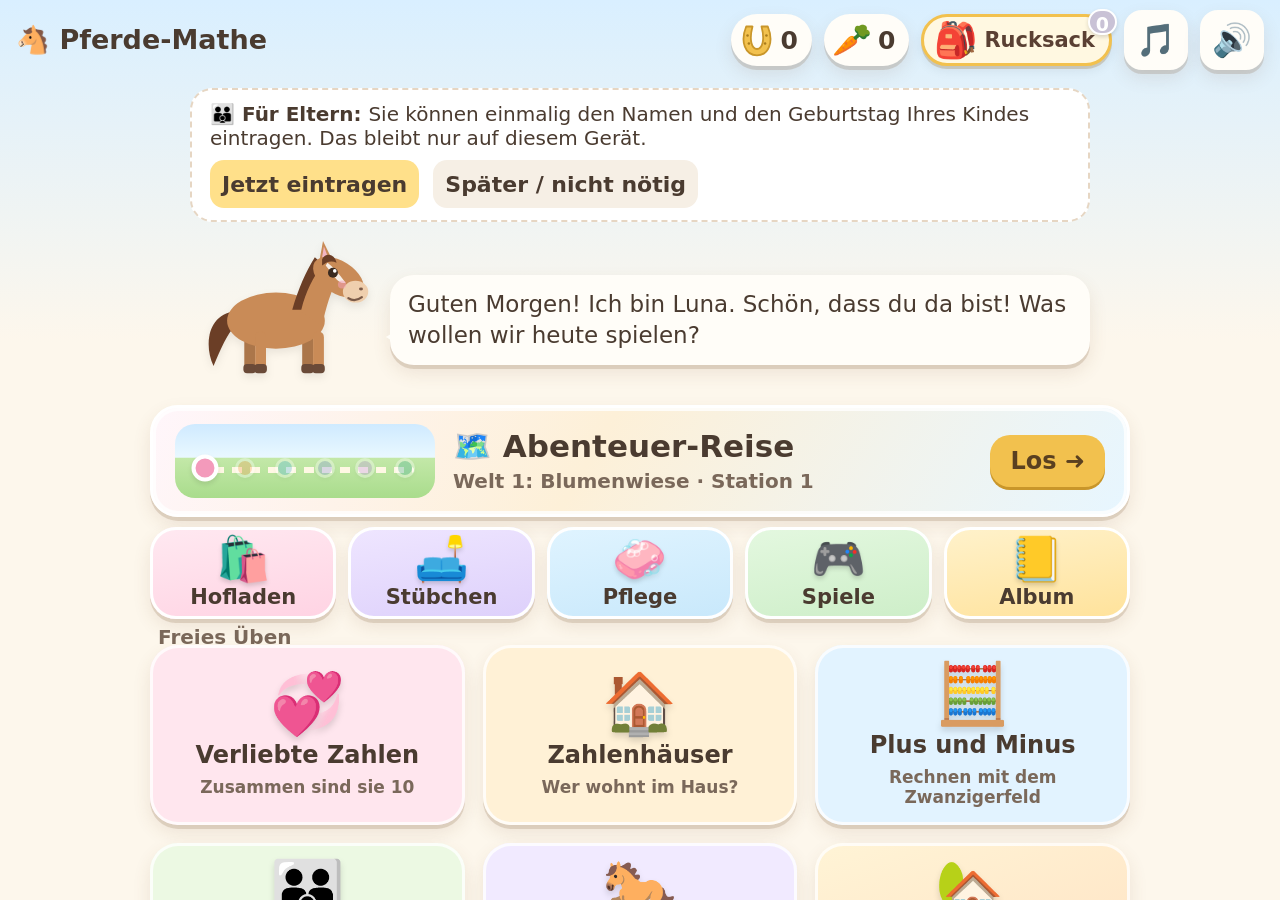
==== commit 20bb2690: "Einzeldatei neu gebaut (Stübchen-Hochformat)" ====
--- a/pferde-mathe.html
+++ b/pferde-mathe.html
@@ -1171,7 +1171,7 @@
 /* Reiterstübchen */
 .room-wrap{display:flex;flex-direction:column;align-items:stretch;gap:10px;padding:6px 18px 18px;min-height:100%}
 .room-scene{position:relative;width:100%;max-width:calc((100dvh - 250px)*1.5);margin:0 auto;aspect-ratio:3/2;border-radius:30px;overflow:hidden;box-shadow:0 14px 34px rgba(80,60,40,.28),0 0 0 8px #e9cfa8,0 0 0 11px #c79f6c;touch-action:none;background:#f9e3ea}
-@media (orientation:portrait){.room-scene{aspect-ratio:4/3;max-width:none}}
+@media (orientation:portrait){.room-scene{aspect-ratio:1/1;max-width:none}}
 .room-wall{position:absolute;inset:0 0 38% 0;background:repeating-linear-gradient(90deg,#fbe4ec 0 34px,#fdf0f4 34px 68px);box-shadow:inset 0 -30px 40px rgba(255,255,255,.35)}
 .room-board{position:absolute;left:0;right:0;top:56%;height:7%;background:linear-gradient(180deg,#fff9ee,#f0e2cc);border-top:3px solid #fff;box-shadow:0 4px 8px rgba(120,80,40,.18)}
 .room-floor{position:absolute;inset:63% 0 0 0;background:repeating-linear-gradient(90deg,#dba873 0 92px,#cf9a64 92px 95px),linear-gradient(180deg,#e0b07b,#c99560);background-blend-mode:multiply}
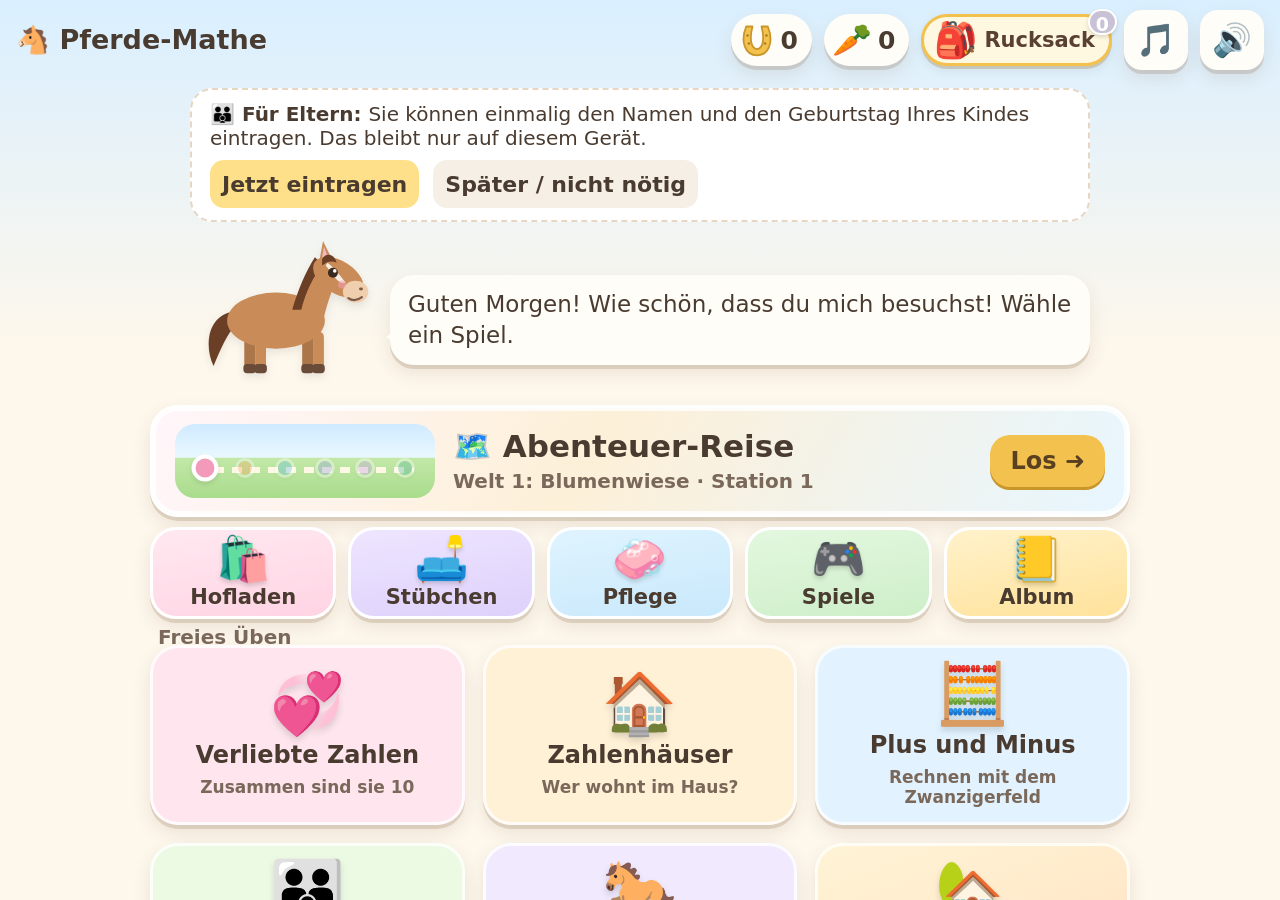
==== commit 5bb03bcf: "Tests und README an Haus/Stall angepasst, Einzeldatei neu gebaut" ====
--- a/pferde-mathe.html
+++ b/pferde-mathe.html
@@ -1279,6 +1279,55 @@
 
 @media (max-aspect-ratio:1/1){.care-main{grid-template-columns:1fr}}
 
+/* ===== Haus und Stall von innen: Übergang, Hinweise, Stall-Ansicht ===== */
+.iris{position:fixed;inset:0;z-index:9000;pointer-events:none;clip-path:circle(0 at var(--ix,50%) var(--iy,50%));transition:clip-path .5s cubic-bezier(.5,0,.8,.6)}
+.iris.on{clip-path:circle(160vmax at var(--ix,50%) var(--iy,50%))}
+.iris.off{opacity:0;transition:opacity .55s ease}
+.door-glow{opacity:.08;animation:doorGlow 2.8s ease-in-out infinite}
+@keyframes doorGlow{0%,100%{opacity:.05}50%{opacity:.5}}
+.door-pill{position:absolute;left:50%;top:57%;transform:translate(-50%,-50%);z-index:5;line-height:1.2;white-space:nowrap;font:800 max(13px,1.9vmin)/1.2 inherit;font-family:inherit;padding:.35em .8em;border-radius:99px;background:rgba(255,250,236,.96);color:#6b4a2a;box-shadow:0 3px 8px rgba(80,60,40,.25);pointer-events:auto}
+.door-pill.house{top:63%}
+.farm .barn.drop-hot{filter:drop-shadow(0 0 2.2vmin rgba(255,226,122,.98)) brightness(1.06)}
+.farm .item.to-stall{transition:left .75s ease-in,top .75s ease-in,opacity .75s ease-in,transform .75s ease-in;opacity:0;transform:translate(-50%,-100%) scale(.4);pointer-events:none}
+.farm .item.to-stall svg{animation:trotbob .3s ease-in-out infinite}
+@media (prefers-reduced-motion:reduce){.door-glow{animation:none;opacity:.25}.iris{transition:none}}
+
+.stall-wrap{display:flex;flex-direction:column;gap:10px;padding:6px 18px 16px;min-height:100%;animation:fadeIn .45s ease}
+.stall-scene{position:relative;flex:1 1 auto;min-height:min(60dvh,520px);border-radius:30px;overflow:hidden auto;box-shadow:0 14px 34px rgba(80,60,40,.28),0 0 0 8px #e9cfa8,0 0 0 11px #c79f6c;background:#d9b98c;display:flex;flex-direction:column;justify-content:flex-end;gap:12px;padding:3.5vmin 3vmin 3vmin;-webkit-overflow-scrolling:touch}
+.stall-wall{position:absolute;inset:0 0 22% 0;background:repeating-linear-gradient(90deg,#c48a55 0 46px,#b57d4b 46px 49px),linear-gradient(180deg,rgba(0,0,0,.18),transparent 40%);background-blend-mode:multiply;box-shadow:inset 0 -26px 40px rgba(60,30,10,.28);pointer-events:none}
+.stall-window{position:absolute;right:6%;top:6%;width:11vmin;height:9vmin;border-radius:10px;background:linear-gradient(180deg,#cfe8f7,#eaf6ff);box-shadow:0 0 0 5px #f6e6c8,inset 0 0 12px rgba(255,255,255,.7);pointer-events:none}
+.stall-window::before,.stall-window::after{content:'';position:absolute;background:#f6e6c8}
+.stall-window::before{left:50%;top:0;bottom:0;width:4px;margin-left:-2px}.stall-window::after{top:50%;left:0;right:0;height:4px;margin-top:-2px}
+.stall-lamp{position:absolute;left:8%;top:0;width:3px;height:9vmin;background:#6c4a30;pointer-events:none}
+.stall-lamp::after{content:'';position:absolute;left:-1.7vmin;top:100%;width:3.7vmin;height:4.4vmin;border-radius:40% 40% 30% 30%;background:radial-gradient(circle at 50% 45%,#fff3b0,#ffcf5c 60%,#e5a53a);box-shadow:0 0 5vmin 2.4vmin rgba(255,213,110,.55);animation:lampFlick 3.6s ease-in-out infinite}
+@keyframes lampFlick{0%,100%{opacity:1}45%{opacity:.86}60%{opacity:1}}
+.stall-straw{position:absolute;inset:auto 0 0 0;height:22%;background:repeating-linear-gradient(100deg,#f0cf6e 0 14px,#e2b957 14px 17px,#f6dc86 17px 30px);box-shadow:inset 0 14px 18px rgba(120,80,20,.25);pointer-events:none;z-index:0}
+.st-row{position:relative;z-index:2;display:flex;flex-wrap:wrap;justify-content:center;align-items:flex-end;gap:2.4vmin}
+.st-card{position:relative;display:flex;flex-direction:column;align-items:center;gap:6px;width:clamp(140px,26vmin,250px);padding:8px 8px 10px;border-radius:22px;background:rgba(255,246,222,.55);box-shadow:inset 0 0 0 4px rgba(140,92,50,.45);transition:opacity .5s,transform .5s}
+.st-card.pet{width:clamp(110px,18vmin,170px)}
+.st-card.leaving{opacity:0;transform:translateX(30%) scale(.85)}
+.st-plate{padding:.2em .9em;border-radius:12px;background:#fff7e0;color:#5a3a1a;font-weight:800;font-size:max(15px,2.2vmin);box-shadow:0 2px 0 #b98c55,0 3px 6px rgba(60,30,10,.25)}
+.st-plate.small{font-size:max(13px,1.9vmin)}
+.st-pv{width:100%;line-height:0;cursor:pointer;touch-action:manipulation;-webkit-tap-highlight-color:transparent}
+.st-pv svg{width:100%;height:auto;display:block;overflow:visible;transform-origin:50% 100%}
+.st-pv.munch .head{animation:munch .9s ease-in-out infinite}
+.st-pv.sleep svg{animation:stBreathe 4.2s ease-in-out infinite}
+.st-pv.pet svg{animation:stBreathe 3.4s ease-in-out infinite}
+.st-pv.yay svg{animation:yay .9s ease}
+@keyframes stBreathe{0%,100%{transform:scale(1,1)}50%{transform:scale(1.015,.975)}}
+.st-zzz{position:absolute;right:8%;top:22%;font-size:max(18px,3vmin);pointer-events:none;animation:zzzUp 3.2s ease-in-out infinite}
+@keyframes zzzUp{0%{opacity:0;transform:translate(0,8px) scale(.7)}30%{opacity:1}100%{opacity:0;transform:translate(10px,-22px) scale(1.15)}}
+.st-out{min-height:52px;min-width:140px;padding:6px 14px;border:0;border-radius:18px;background:#e8f6dc;color:#3f6b2a;font:inherit;font-weight:800;font-size:max(15px,2vmin);box-shadow:0 3px 0 #a9cf90,0 4px 10px rgba(60,80,40,.2);touch-action:manipulation}
+.st-out:active{transform:translateY(2px)}
+.st-empty{position:relative;z-index:2;align-self:center;margin:auto;max-width:34em;padding:18px 24px;border-radius:22px;background:rgba(255,248,230,.94);text-align:center;color:#5a3a1a;display:flex;flex-direction:column;gap:6px;font-size:max(16px,2.3vmin)}
+.st-say{text-align:center;min-height:1.5em;margin:0;font-weight:700;color:#6b4a2a;font-size:max(16px,2.2vmin)}
+.st-say.pop{animation:fadeIn .3s ease}
+.stall-dock{align-self:center;display:flex;gap:12px;align-items:center;justify-content:center;flex-wrap:wrap}
+.stall-dock .bigbtn{min-width:150px;min-height:64px;font-size:1.1rem;padding:6px 16px}
+.st-count{font-weight:800;color:#6b4a2a;padding:0 6px}
+@media (orientation:portrait){.stall-scene{min-height:min(66dvh,760px)}.st-card{width:clamp(140px,34vmin,250px)}}
+@media (prefers-reduced-motion:reduce){.st-pv.munch .head,.st-pv.sleep svg,.st-pv.pet svg,.st-zzz,.stall-lamp::after{animation:none}}
+
 </style>
 </head>
 <body>
@@ -1614,6 +1663,7 @@
   const AMB = {
     hof: (o) => o.mood === 'evening' ? [['cricket', 5, 12], ['owl', 14, 30], ['wind', 10, 22], ['whistle', 30, 60]] : [['chirp', 3, 8], ['cowbell', 11, 24], ['moo', 22, 45], ['wind', 9, 20], o.season === 'winter' ? ['sleigh', 60, 90] : ['buzz', 14, 30], ['clipclop', 40, 80], ['quack', 20, 40]],
     room: () => [['fire', 2, 4], ['clock', 6, 10], ['wind', 25, 45]],
+    stall: () => [['munch', 5, 10], ['snort', 9, 18], ['swish', 7, 14], ['neigh', 24, 46], ['clipclop', 16, 30]],
     w0: () => [['chirp', 2.5, 6], ['buzz', 10, 18], ['wind', 14, 26]],
     w1: () => [['cluck', 8, 16], ['chirp', 4, 9], ['baa', 22, 40], ['wind', 10, 20]],
     w2: () => [['wave', 4, 6], ['gull', 7, 16], ['splash', 18, 32], ['wind', 14, 26]],
@@ -1628,7 +1678,7 @@
     // leises Hintergrundrauschen (Wind / Wellen / Bach) als Dauerton
     const bed = E.c.createBufferSource(); bed.buffer = E.noise(); bed.loop = true;
     const f = E.c.createBiquadFilter(), g = E.c.createGain(), l = E.c.createOscillator(), lg = E.c.createGain();
-    const profile = { w2: [500, 0.06, 0.12], w3: [2200, 0.03, 0.25], hof: [380, 0.018, 0.08], room: [200, 0.006, 0.05] }[key] || [420, 0.015, 0.07];
+    const profile = { w2: [500, 0.06, 0.12], w3: [2200, 0.03, 0.25], hof: [380, 0.018, 0.08], room: [200, 0.006, 0.05], stall: [240, 0.007, 0.06] }[key] || [420, 0.015, 0.07];
     f.type = key === 'w3' ? 'highpass' : 'bandpass'; f.frequency.value = profile[0]; f.Q.value = 0.5; g.gain.value = profile[1];
     l.frequency.value = profile[2]; lg.gain.value = profile[1] * 0.7; l.connect(lg); lg.connect(g.gain);
     bed.connect(f); f.connect(g); g.connect(E.ambBus); bed.start(); l.start();
@@ -1645,6 +1695,7 @@
       case 'home': return { music: 'home', amb: null };
       case 'hof': return { music: o.mood === 'evening' ? 'hofNacht' : 'hof', amb: 'hof' };
       case 'room': return { music: 'stube', amb: 'room' };
+      case 'stall': return { music: 'stube', amb: 'stall' };
       case 'map': return { music: 'w' + (o.world || 0), amb: 'w' + (o.world || 0) };
       case 'game': return { music: o.world != null ? 'w' + o.world : 'lern', amb: null };
       case 'ride': return { music: 'ritt', amb: null };
@@ -2692,7 +2743,7 @@
 // Tiere
 const PETS = [['hase', 'Hase Hoppel', 40, A.hase, 8, 'squeak'], ['lamm', 'Lamm Wölkchen', 50, A.lamm, 10, 'baa'], ['esel', 'Esel Grauchen', 75, A.esel, 14, 'ihaa'], ['eichhoernchen', 'Eichhörnchen Nuss', 45, A.eichhoernchen, 7, 'squeak'], ['eule', 'Eule Uhu', 55, A.eule, 8, 'owl'], ['igel', 'Igel Stachel', 35, A.igel, 8, 'squeak']];
 PETS.forEach(([id, name, price, art, s, snd]) => {
-  ITEMS.push({ id, name, price, art: () => art(), s, x: 50, y: 92, nu: true, snd });
+  ITEMS.push({ id, name, price, art: () => art(), s, x: 50, y: 92, nu: true, snd, animal: true });
   add({ id, cat: 'tiere', kind: 'farm', name, price, art, sub: 'Tippe es an – es sagt Hallo!' });
 });
 ['kaetzchen', 'huehner', 'hund'].forEach((id) => { const it = ITEMS.find((i) => i.id === id); add({ id, cat: 'tiere', kind: 'farm', old: true, name: it.name, price: it.price, art: () => it.art(), sub: 'Schon im Stall-Laden 🛒' }); });
@@ -3105,7 +3156,7 @@
 // =====================================================================
 const ROOM_SND = { sofa: 'plop', lampe: 'chime', uhr: 'clock', plueschpferd: 'squeak', pflanze: 'swish', sattelstaender: 'plop', pokalvitrine: 'sparkle', bild: 'sparkle', fensterbild: 'chirp', sitzsack: 'plop', teppich: 'swish', tisch: 'cube', regal: 'page', schreibtisch: 'page' };
 const KAMIN = PA.svg('0 0 120 100', `<rect x="6" y="14" width="108" height="86" rx="6" fill="#c9a98a"/><rect x="2" y="8" width="116" height="14" rx="5" fill="#a9825f"/><path d="M28 100 V52 Q60 26 92 52 V100Z" fill="#3a2a26"/><g class="flame"><path d="M60 96 C44 88 48 70 60 58 C58 72 72 74 70 88 C68 94 64 96 60 96Z" fill="#ff9a3c"/><path d="M60 96 C52 92 54 80 60 72 C60 82 68 84 66 92Z" fill="#ffd966"/></g><rect x="40" y="30" width="40" height="12" rx="3" fill="#8a6a50" opacity=".5"/>`);
-function showRoom() {
+function showRoom(o) {
   const s = st(); s.room = s.room || { pos: {} }; s.room.pos = s.room.pos || {};
   core.currentScreen = 'room'; Sound.setScene('room');
   const main = core.shell('Reiterstübchen', false);
@@ -3163,7 +3214,7 @@
     h('button', { class: 'bigbtn primary', id: 'roomShop', onclick: () => { Sound.tap(); openShop('stuebchen'); } }, '🛍️ Möbel holen'),
     h('span', { class: 'room-count', id: 'roomCount' }, `${mine.length} von ${total} Sachen`),
     h('button', { class: 'bigbtn', id: 'roomRos', onclick: () => { Sound.tap(); core.openRosettes(); } }, '🏅 Rosetten'),
-    h('button', { class: 'bigbtn', id: 'roomFarm', onclick: () => { Sound.tap(); core.showStable(); } }, '🏡 Zum Hof'));
+    h('button', { class: 'bigbtn', id: 'roomFarm', onclick: () => { Sound.tap(); Sound.door(); const b = $('#roomFarm'); const r = b ? b.getBoundingClientRect() : { left: innerWidth / 2, top: innerHeight, width: 0, height: 0 }; core.irisTo ? core.irisTo(r.left + r.width / 2, r.top + r.height / 2, '#cfe8b0', () => core.showStable({ from: 'house' })) : core.showStable({ from: 'house' }); } }, '🏡 Zum Hof'));
   main.append(h('div', { class: 'room-wrap' }, scene, mine.length ? h('p', { class: 'room-tip' }, 'Tipp: Schiebe die Möbel mit dem Finger an einen neuen Platz.') : null, dock));
 }
 
@@ -3471,7 +3522,7 @@
 const GAME_IDS = ['paare', 'haeuser', 'rechnen', 'familie', 'strahl', 'zehner', 'h100', 'ze', 's100', 'nb', 'vgl', 'ord', 'pm100'];
 function defaultState() {
   return {
-    v: 1, childName: '', bday: null, setupSeen: false, horseNames: {}, blanket: '', brushed: 0, barnOpen: false, adv: { done: {}, last: null }, shoes: 0, carrots: 0, totalShoes: 0, owned: [], pos: {}, sound: true, volume: 0.5, audio: { music: true, sfx: true, amb: true, mvol: 0.5 }, rev: 3, stickers: {}, room: { pos: {} }, care: {}, minis: {}, wardrobe: {},
+    v: 1, childName: '', bday: null, setupSeen: false, horseNames: {}, blanket: '', brushed: 0, barnOpen: false, adv: { done: {}, last: null }, shoes: 0, carrots: 0, totalShoes: 0, owned: [], pos: {}, sound: true, volume: 0.5, audio: { music: true, sfx: true, amb: true, mvol: 0.5 }, rev: 3, stickers: {}, room: { pos: {} }, care: {}, minis: {}, wardrobe: {}, stall: [], houseSeen: false, stallSeen: false,
     skills: Object.fromEntries(GAME_IDS.map((id) => [id, { level: 1, rounds: 0, recent: [] }])),
     stats: {}, trouble: [], fed: 0, bones: 2, grain: 2, treats: 2, created: Date.now()
   };
@@ -3491,6 +3542,7 @@
       if (!nested.room.pos || typeof nested.room.pos !== 'object') nested.room.pos = {};
       const out = Object.assign(d, s, nested, { skills, adv: Object.assign({ done: {}, last: null }, s.adv || {}) });
       if (!Array.isArray(out.owned)) out.owned = [];
+      out.stall = Array.isArray(out.stall) ? out.stall.filter((x, i, a) => typeof x === 'string' && a.indexOf(x) === i) : []; // alte Spielstände: leerer Stall
       out.rev = 3;
       return out;
     }
@@ -4609,6 +4661,7 @@
   <rect x="92" y="200" width="136" height="106" fill="${evening ? '#d9a06a' : '#8a5a36'}"/>
   <ellipse cx="160" cy="300" rx="58" ry="20" fill="#f2d16b"/><path d="M110 296 l8 -12 l6 12 l8 -14 l6 14 l8 -10 l6 10 l8 -13 l6 13 l8 -11 l6 11 l8 -12 l6 12" stroke="#e1bd52" stroke-width="3" fill="none"/>
   ${evening ? '<circle cx="160" cy="226" r="9" fill="#ffd27a"/><circle cx="160" cy="226" r="22" fill="#ffd27a" opacity=".3" class="glow-win"/>' : ''}
+  <ellipse class="door-glow" cx="160" cy="256" rx="82" ry="62" fill="#ffe9a0"/>
   <g class="door dl"><rect x="92" y="200" width="68" height="106" fill="#d29a64"/><path d="M96 204 L156 302 M156 204 L96 302" stroke="#f6e6c8" stroke-width="8"/><rect x="92" y="200" width="68" height="106" fill="none" stroke="#f6e6c8" stroke-width="6"/></g>
   <g class="door dr"><rect x="160" y="200" width="68" height="106" fill="#d29a64"/><path d="M164 204 L224 302 M224 204 L164 302" stroke="#f6e6c8" stroke-width="8"/><rect x="160" y="200" width="68" height="106" fill="none" stroke="#f6e6c8" stroke-width="6"/></g>
   <circle cx="160" cy="104" r="15" fill="#f2c14e"/><path d="M153 96 C150 108 154 113 160 113 C166 113 170 108 167 96" stroke="#c9962a" stroke-width="3.5" fill="none"/>
@@ -4708,7 +4761,7 @@
     <g class="fbox">${geraniums(36, 146, 100, 7)}${geraniums(150, 146, 100, 7)}${geraniums(264, 146, 100, 7)}</g>
     <rect x="44" y="179" width="312" height="117" fill="#fbf7ee"/><rect x="44" y="179" width="312" height="10" fill="#ece3d3"/>
     ${lowWin(70, 0)}${lowWin(132, 1)}${lowWin(258, 2)}${lowWin(318, 3)}
-    <path d="M184 296 V222 a16 16 0 0 1 32 0 V296 Z" fill="#8a5a36"/><path d="M200 206 V296" stroke="#6c4528" stroke-width="2"/><circle cx="194" cy="262" r="2.4" fill="#e5b84a"/>
+    <ellipse class="door-glow" cx="200" cy="250" rx="40" ry="64" fill="#ffe9a0"/><g class="hdoor"><rect x="150" y="196" width="100" height="104" fill="transparent"/><path d="M184 296 V222 a16 16 0 0 1 32 0 V296 Z" fill="#8a5a36"/></g><path d="M200 206 V296" stroke="#6c4528" stroke-width="2"/><circle cx="194" cy="262" r="2.4" fill="#e5b84a"/>
     <path d="M200 194 c-3 -6 -12 -3 -8 4 l8 7 l8 -7 c4 -7 -5 -10 -8 -4z" fill="#f48fb1"/>
     <rect x="176" y="292" width="48" height="8" rx="2" fill="#c9bfb4"/><rect x="36" y="294" width="328" height="6" rx="3" fill="#d9cfc4"/>
     ${snow ? '<path d="M30 150 h340 v-4 q-170 -8 -340 0 z" fill="#fff"/>' : ''}
@@ -4825,8 +4878,9 @@
 }
 function farmFreeSpot(selfId) {
   // belegte Plätze: alle aufgestellten Sachen/Pferde (gespeicherte Position oder Startplatz)
+  const inside = stallIds();
   const ids = ['luna'].concat((S.owned || []).filter((id) => { const it = farmDef(id); return it && !it.onLuna && !it.onBarn && !it.fly && !it.sky && !it.flat; }));
-  const taken = ids.filter((k) => k !== selfId).map((k) => { const q = S.pos && S.pos[k]; const d = farmDef(k); return q && Number.isFinite(+q.x) && Number.isFinite(+q.y) ? q : { x: d.x, y: d.y }; });
+  const taken = ids.filter((k) => k !== selfId && !inside.includes(k)).map((k) => { const q = S.pos && S.pos[k]; const d = farmDef(k); return q && Number.isFinite(+q.x) && Number.isFinite(+q.y) ? q : { x: d.x, y: d.y }; });
   let best = FARM_FREE[0], bestD = -1;
   for (const [x, y] of FARM_FREE) {
     const d = taken.reduce((m, q) => Math.min(m, Math.hypot(q.x - x, (q.y - y) * 1.6)), 999);
@@ -4844,6 +4898,28 @@
   if (farmHiddenZone(it, p.x, p.y)) return farmFreeSpot(id);
   return p;
 }
+// ---- Stall: Pferde und Tiere, die drinnen wohnen (S.stall = Liste von IDs) ----
+const ANIMAL_IDS = ['kaetzchen', 'huehner', 'hund', 'ziege'];
+function stallable(it) { return !!it && !it.sky && !it.flat && !it.rider && !!(it.horse || it.animal || ANIMAL_IDS.includes(it.id)); }
+function stallIds() { // nur gültige, vorhandene Bewohner; unbekannte Einträge bleiben in S.stall unberührt
+  return (Array.isArray(S.stall) ? S.stall : []).filter((id, i, a) => a.indexOf(id) === i && (id === 'luna' || has(id)) && stallable(farmDef(id)));
+}
+function inStall(id) { return stallIds().includes(id); }
+function stallPut(id) { if (!Array.isArray(S.stall)) S.stall = []; if (!S.stall.includes(id)) S.stall.push(id); save(); }
+const DOOR_SPOTS = [[30, 76], [22, 79], [37, 80], [14, 82], [28, 86], [41, 86], [20, 90], [34, 93]];
+function stallTake(id) { // raus aus dem Stall: Platz nahe am Scheunentor, möglichst frei
+  S.stall = (Array.isArray(S.stall) ? S.stall : []).filter((x) => x !== id);
+  const inside = stallIds();
+  const ids = ['luna'].concat((S.owned || []).filter((k) => { const d = farmDef(k); return d && !d.onLuna && !d.onBarn && !d.fly && !d.sky && !d.flat; })).filter((k) => k !== id && !inside.includes(k));
+  const taken = ids.map((k) => { const q = S.pos && S.pos[k]; const d = farmDef(k); return q && Number.isFinite(+q.x) && Number.isFinite(+q.y) ? q : { x: d.x, y: d.y }; });
+  let best = DOOR_SPOTS[0], bestD = -1;
+  for (const sp of DOOR_SPOTS) { const d = taken.reduce((m, q) => Math.min(m, Math.hypot(q.x - sp[0], (q.y - sp[1]) * 1.6)), 999); if (d >= 10) { best = sp; bestD = d; break; } if (d > bestD) { bestD = d; best = sp; } }
+  if (!S.pos || typeof S.pos !== 'object') S.pos = {};
+  S.pos[id] = { x: best[0], y: best[1] }; save();
+  return S.pos[id];
+}
+let stallOut = [];
+let stallBusy = false;
 function repairFarm() { // läuft bei jedem Start und beim Öffnen des Pferdehofs
   if (!S.pos || typeof S.pos !== 'object' || Array.isArray(S.pos)) { S.pos = {}; }
   let changed = false;
@@ -5250,8 +5326,75 @@
   rideRaf = requestAnimationFrame(frame);
 }
 
-function showStable() {
-  currentScreen = 'stable';
+// Kreis-Übergang: ein Kreis wächst von der Tür aus, dahinter wird der neue Raum aufgebaut
+function irisTo(x, y, color, cb) {
+  if (window.matchMedia && window.matchMedia('(prefers-reduced-motion: reduce)').matches) { cb(); return; }
+  const v = h('div', { class: 'iris' });
+  v.style.background = color; v.style.setProperty('--ix', Math.round(x) + 'px'); v.style.setProperty('--iy', Math.round(y) + 'px');
+  document.body.append(v); void v.offsetWidth; v.classList.add('on');
+  setTimeout(() => { try { cb(); } finally { v.classList.add('off'); setTimeout(() => v.remove(), 560); } }, 500);
+}
+
+// Stall von innen: Boxen mit Stroh, Namensschilder, Pferde und Tiere können herausgeholt werden
+function showStall() {
+  currentScreen = 'stall'; stallBusy = false; Sound.setScene('stall');
+  if (!S.stallSeen) { S.stallSeen = true; save(); }
+  const main = shell('Stall', false);
+  const nameOf = (id) => { const it = farmDef(id); return it.horse ? horseName(id) : itemName(it); };
+  const say = h('p', { class: 'st-say', id: 'stSay' }, '');
+  const tell = (t) => { say.textContent = t; say.classList.remove('pop'); void say.offsetWidth; say.classList.add('pop'); };
+  const scene = h('div', { class: 'stall-scene', id: 'stallScene' });
+  const dock = h('div', { class: 'stall-dock' });
+  const wrap = h('div', { class: 'stall-wrap', id: 'stallView' }, scene, say, dock);
+  main.append(wrap);
+  function draw() {
+    const inside = stallIds(), horses = inside.filter((id) => farmDef(id).horse), pets = inside.filter((id) => !farmDef(id).horse);
+    scene.innerHTML = '';
+    scene.append(h('div', { class: 'stall-wall' }), h('div', { class: 'stall-lamp', 'aria-hidden': 'true' }), h('div', { class: 'stall-window', 'aria-hidden': 'true' }));
+    const card = (id, i, isHorse) => {
+      const it = farmDef(id), nm = nameOf(id);
+      const art = isHorse ? horseSVG(Object.assign({}, HORSES[it.horse], horseOpts(id), { delay: 0 })) : it.art();
+      const pv = h('div', { class: 'st-pv ' + (isHorse ? (i % 2 ? 'sleep' : 'munch') : 'pet'), role: 'button', tabindex: 0, 'aria-label': nm, html: art });
+      const tap = () => {
+        pv.classList.remove('yay'); void pv.offsetWidth; pv.classList.add('yay');
+        if (isHorse) { (i % 2 ? Sound.snort : Sound.munch)(); tell(i % 2 ? `${nm} schläft ganz tief. Pssst! 💤` : `${nm} knabbert gemütlich Heu. 🌾`); if (!(i % 2) && Math.random() < 0.4) Sound.neigh(); }
+        else { (Sound[it.snd] || Sound.plop)(); tell(`${nm} kuschelt sich ins Stroh. 💕`); }
+        burst(pv, ['💕', '✨']);
+      };
+      pv.addEventListener('click', tap); pv.addEventListener('keydown', (e) => { if (e.key === 'Enter' || e.key === ' ') { e.preventDefault(); tap(); } });
+      const out = h('button', { class: 'st-out', 'data-out': id, 'aria-label': nm + ' herausholen', onclick: () => takeOut(id, card0) }, '🌿 Rausholen');
+      const card0 = h('div', { class: 'st-card ' + (isHorse ? 'horse' : 'pet'), 'data-box': id },
+        isHorse ? h('div', { class: 'st-plate' }, nm) : null, pv, isHorse && i % 2 ? h('span', { class: 'st-zzz', 'aria-hidden': 'true' }, '💤') : null,
+        isHorse ? null : h('div', { class: 'st-plate small' }, nm), out);
+      return card0;
+    };
+    if (inside.length) scene.append(h('div', { class: 'st-row' }, horses.map((id, i) => card(id, i, true)).concat(pets.map((id, i) => card(id, i, false)))));
+    if (!inside.length) scene.append(h('div', { class: 'st-empty', id: 'stallEmpty' }, h('b', null, 'Der Stall ist noch leer.'), h('span', null, 'Zieh auf dem Hof ein Pferd oder Tier auf die Scheune, oder tippe es an und wähle „In den Stall“. Dann darf es hier schlafen.')));
+    scene.append(h('div', { class: 'stall-straw', 'aria-hidden': 'true' }));
+    dock.innerHTML = '';
+    dock.append(h('span', { class: 'st-count', id: 'stallCount' }, `🐴 ${inside.length} im Stall`),
+      inside.length > 1 ? h('button', { class: 'bigbtn', id: 'stallAll', onclick: () => { Sound.tap(); [...inside].forEach((id) => { stallTake(id); stallOut.push(id); }); Sound.clipclop(); tell('Alle dürfen hinaus auf die Wiese! 🌿'); draw(); } }, '🌿 Alle rauslassen') : null,
+      h('button', { class: 'bigbtn primary', id: 'stallBack', onclick: () => leave() }, '🏡 Zum Hof'));
+  }
+  function takeOut(id, el) {
+    const nm = nameOf(id); stallTake(id); stallOut.push(id);
+    Sound.door(); (farmDef(id).horse ? Sound.clipclop : Sound.plop)();
+    el.classList.add('leaving'); tell(`${nm} wartet jetzt draußen auf dem Hof. 🌿`);
+    setTimeout(draw, 520);
+  }
+  function leave() {
+    if (stallBusy) return; stallBusy = true; Sound.door();
+    irisTo(window.innerWidth / 2, window.innerHeight * 0.7, '#cfe8b0', () => showStable({ from: 'stall' }));
+  }
+  draw();
+  const n = stallIds().length;
+  tell(n ? 'Hier drinnen ist es warm und gemütlich. Tippe ein Tier an – oder hole es wieder heraus. 🌾' : 'Der Stall wartet auf seine ersten Bewohner. 🌾');
+}
+
+function showStable(opts) {
+  opts = opts && typeof opts === 'object' && !opts.target ? opts : {};
+  currentScreen = 'stable'; stallBusy = false;
+  if (opts.from !== 'stall') stallOut = [];
   repairFarm();
   clearInterval(ambientTimer);
   const mood = farmMood(), season = seasonNow(), fest = festNow(), P = PAL[season];
@@ -5293,11 +5436,21 @@
 
   // Feste Kulisse: Scheune, Baum, Teich mit Enten, Zaun, Gras, Blumen, Schmetterling
   const barn = at(add(h('div', { class: 'scen barn' + (S.barnOpen ? ' open' : ''), id: 'barn', html: barnSVG(mood === 'evening', has('wetterfahne'), season) })), 20, 64, 38);
+  const stallPill = () => { $$('.door-pill', barn).forEach((x) => x.remove()); const n = stallIds().length; if (n || !S.stallSeen) barn.append(h('span', { class: 'door-pill', id: 'stallPill' }, n ? `🐴 ${n} im Stall` : '🚪 Stall')); };
+  stallPill();
   barn.addEventListener('click', (e) => {
     if (e.target.closest('.fbox')) { Sound.sparkle(); fsay(pick(['Die roten Geranien duften so gut! 🌺', 'Blumenkästen wie in Bayern – wunderschön! 🌺'])); return; }
-    barn.classList.toggle('open'); S.barnOpen = barn.classList.contains('open'); save(); Sound.door();
-    if (S.barnOpen) setTimeout(() => { const n = callHorsesOut(true); fsay(n ? 'Alle Pferde kommen aus der Scheune! 🐴💕' : 'Die Scheune ist offen. Alle Pferde sind draußen auf der Koppel! 🐴'); }, 500);
+    enterStall();
   });
+  // Eintritt mit Türgeräusch und Kreis-Übergang
+  function enterStall() {
+    if (stallBusy) return; stallBusy = true;
+    barn.classList.add('open'); Sound.door();
+    const r = barn.getBoundingClientRect();
+    setTimeout(() => irisTo(r.left + r.width / 2, r.top + r.height * 0.8, '#f2dca0', () => showStall()), 450);
+  }
+  if (opts.from === 'stall') { S.barnOpen = false; barn.classList.add('open'); setTimeout(() => { barn.classList.remove('open'); Sound.door(); }, 900); }
+  else if (S.barnOpen) { S.barnOpen = false; barn.classList.remove('open'); save(); }
   at(add(h('div', { class: 'scen tree', html: treeSVG(season) })), 92, 64, 28);
   const maibaum = at(add(h('div', { class: 'scen maibaum', html: maibaumSVG() })), 41, 50.5, 3.8, 7);
   maibaum.addEventListener('click', () => { Sound.sparkle(); fsay('Der weiß-blaue Maibaum – das ist typisch bayerisch! 💙🤍'); });
@@ -5306,8 +5459,16 @@
     const w = e.target.closest('.hwin'), fb = e.target.closest('.fbox');
     if (w) { w.classList.toggle('lit'); Sound.pop(); fsay(pick(['Die Bäuerin winkt aus dem Fenster! 👋', 'Hier riecht es nach frischem Apfelstrudel! 🥧', 'Im Fenster sitzt eine Katze und blinzelt. 🐈'])); }
     else if (fb) { Sound.sparkle(); fsay(pick(['Die roten Geranien blühen so schön! 🌺', 'Auf dem Balkon summen die Bienen in den Blumen. 🐝'])); }
-    else { Sound.tap(); fsay('Das ist das Bauernhaus mit dem Holzbalkon. 🏡'); }
+    else enterHouse();
   });
+  function enterHouse() {
+    if (stallBusy) return; stallBusy = true; Sound.door();
+    S.houseSeen = true; save();
+    const dr = $('.hdoor', house) || house, r = dr.getBoundingClientRect();
+    fsay('Die Tür geht auf – willkommen im Reiterstübchen! 🛋️');
+    setTimeout(() => irisTo(r.left + r.width / 2, r.top + r.height * 0.6, '#fbe3bd', () => { if (core.shop && core.shop.showRoom) core.shop.showRoom({ from: 'hof' }); else showStable(); }), 350);
+  }
+  if (!S.houseSeen) house.append(h('span', { class: 'door-pill house', id: 'housePill' }, '🚪 Stübchen'));
   const wood = at(add(h('div', { class: 'scen woodpile', html: woodpileSVG(season) })), 58.5, 57, 7.5);
   wood.addEventListener('click', () => { Sound.hop(); fsay('Brennholz für den Winter – schön ordentlich gestapelt! 🪵'); });
   [[47, 54.5, 9, '#8a5a3c', false], [53.5, 51.5, 7, '#4a3a32', true]].forEach(([x, y, sc, spot, flip], i) => {
@@ -5399,6 +5560,7 @@
     let n = 0;
     $$('.item.horse-item', farm).forEach((el) => {
       const id = el.dataset.id, p = S.pos[id] || itemOf(id);
+      if (el.classList.contains('walkout')) return;
       if (farmHiddenZone(itemOf(id), p.x, p.y) || !isVisible(el)) { walkTo(el, id, farmFreeSpot(id)); n++; }
       else if (all && p.y < 70 && p.x < 46) { walkTo(el, id, farmFreeSpot(id)); n++; }
     });
@@ -5419,15 +5581,36 @@
   }
   function renderScene(newId) {
     $$('.item', farm).forEach((x) => x.remove());
-    ITEMS.forEach((it) => { if (!it.onLuna && !it.onBarn && !it.fly && has(it.id)) placeItem(it, it.id === newId); });
-    placeItem(itemOf('luna'), false);
+    const inside = stallIds();
+    ITEMS.forEach((it) => { if (!it.onLuna && !it.onBarn && !it.fly && has(it.id) && !inside.includes(it.id)) placeItem(it, it.id === newId); });
+    if (!inside.includes('luna')) placeItem(itemOf('luna'), false);
     if (riderState().set) placeItem(RIDER_ITEM, false);
     renderRosBadge();
     flies.slice(1).forEach((f) => f.remove()); flies.length = 1;
     if (has('schmetterlinge')) ['#f7a8c4', '#b5dcff', '#d6c2f2'].forEach((c, i) => addFly(c, i + 1));
     if (newId === 'wetterfahne') { barn.innerHTML = barnSVG(mood === 'evening', true, seasonNow()); }
+    stallPill();
     renderTray();
   }
+  function overBarn(x, y) { const r = barn.getBoundingClientRect(); return x > r.left + r.width * 0.12 && x < r.right - r.width * 0.12 && y > r.top + r.height * 0.3 && y < r.bottom + 6; }
+  // Pferd oder Tier geht ins Stall-Tor und bleibt drinnen, bis es wieder herausgeholt wird
+  function putInStall(el, id) {
+    const it = itemOf(id); if (!el || !stallable(it) || stallBusy) return;
+    $$('.dress-btn', farm).forEach((b) => b.remove());
+    const br = barn.getBoundingClientRect(), fr = farm.getBoundingClientRect();
+    const tx = (br.left + br.width / 2 - fr.left) / fr.width * 100, ty = (br.top + br.height * 0.95 - fr.top) / fr.height * 100;
+    stallPut(id); // sofort gespeichert
+    barn.classList.add('open'); Sound.door();
+    el.classList.remove('settle', 'dragging'); el.classList.add('to-stall');
+    requestAnimationFrame(() => { el.style.left = tx + '%'; el.style.top = ty + '%'; el.style.zIndex = 4000; });
+    const nm = it.horse ? horseName(id) : itemName(it);
+    setTimeout(() => {
+      el.remove(); barn.classList.remove('open'); Sound.door(); stallPill();
+      if (it.horse) Sound.snort(); else (Sound[it.snd] || Sound.plop)();
+      if (currentScreen === 'stable') fsay(`${nm} ist jetzt im Stall und ruht sich aus. 🌾 Tipp auf die Scheune, dann kannst du ${it.horse ? 'sie' : 'es'} besuchen.`);
+    }, 800);
+  }
+  function stallBtn(id) { return h('button', { 'data-stall': id, 'aria-label': 'In den Stall', onclick: (e) => { e.stopPropagation(); Sound.tap(); const el = $(`.item[data-id="${id}"]`, farm); putInStall(el, id); } }, '🏠 In den Stall'); }
   function makeDraggable(el, it) {
     let st = null;
     el.addEventListener('pointerdown', (e) => {
@@ -5442,6 +5625,7 @@
       const dx = e.clientX - st.cx, dy = e.clientY - st.cy;
       if (!st.moved && Math.hypot(dx, dy) < 10) return;
       if (!st.moved) { st.moved = true; el.classList.add('dragging'); }
+      if (stallable(it)) barn.classList.toggle('drop-hot', overBarn(e.clientX, e.clientY));
       const [ymin, ymax] = it.sky ? [18, 52] : [54, 100];
       const x = Math.max(3, Math.min(97, st.x + (dx / st.w) * 100));
       const y = Math.max(ymin, Math.min(ymax, st.y + (dy / st.hh) * 100));
@@ -5450,6 +5634,8 @@
     });
     const end = () => {
       if (!st) return;
+      barn.classList.remove('drop-hot');
+      if (st.moved && st.nx != null && stallable(it) && st.lx != null && overBarn(st.lx, st.ly)) { putInStall(el, it.id); st = null; return; }
       if (st.moved && st.nx != null) {
         // sanftes Einrasten auf ein 2%-Raster
         const x = Math.round(st.nx / 2) * 2, y = Math.round(st.ny / 2) * 2;
@@ -5465,8 +5651,8 @@
       } else tapItem(el, it);
       st = null;
     };
-    el.addEventListener('pointerup', end);
-    el.addEventListener('pointercancel', () => { if (st && st.moved) end(); st = null; el.classList.remove('dragging'); });
+    el.addEventListener('pointerup', (e) => { if (st) { st.lx = e.clientX; st.ly = e.clientY; } end(); });
+    el.addEventListener('pointercancel', () => { if (st && st.moved) end(); st = null; el.classList.remove('dragging'); barn.classList.remove('drop-hot'); });
   }
   function react(el, cls) { el.classList.remove('yay', 'munch', 'bounce'); void el.offsetWidth; el.classList.add(cls); }
   function renderRosBadge() {
@@ -5506,7 +5692,7 @@
     } else {
       react(el, 'bounce'); (Sound[it.snd] || Sound.plop)();
       fsay(pick([`Schön: ${itemName(it)}!`, `${itemName(it)} – gefällt mir!`]));
-      if (it.id === 'hund' && !playing) playBtn(el);
+      if (stallable(it)) animalBtn(el, it);
     }
   }
   // Wer bekommt das neue Teil?
@@ -5565,8 +5751,8 @@
     const b = h('div', { class: 'dress-btn multi' },
       h('button', { 'data-dress': id, 'aria-label': 'Anziehen', onclick: (e) => { e.stopPropagation(); Sound.tap(); b.remove(); openWardrobe(id); } }, '🎀 Anziehen'),
       ADULT.includes(id) ? h('button', { 'data-ridehorse': id, onclick: (e) => { e.stopPropagation(); Sound.tap(); b.remove(); const go = () => showRide(id, 'frei'); if (!riderState().set) openRiderSetup(go, true); else go(); } }, '🏇 Reiten')
-        : h('small', { class: 'foalnote' }, 'Noch zu klein zum Reiten 💕'));
-    b.style.left = Math.min(fr.width - 90, Math.max(70, r.left - fr.left + r.width / 2)) + 'px'; b.style.top = Math.max(70, r.top - fr.top - 6) + 'px';
+        : h('small', { class: 'foalnote' }, 'Noch zu klein zum Reiten 💕'), stallBtn(id));
+    b.style.left = Math.min(fr.width - 210, Math.max(210, r.left - fr.left + r.width / 2)) + 'px'; b.style.top = Math.max(70, r.top - fr.top - 6) + 'px';
     b.addEventListener('pointerdown', (e) => e.stopPropagation());
     farm.append(b); setTimeout(() => b.remove(), readMs('', 5000));
   }
@@ -5693,13 +5879,15 @@
     const r = el.getBoundingClientRect();
     for (let i = 0; i < 3; i++) { const f = add(h('span', { class: 'feather' }, '🪶')); f.style.left = (r.left + r.width * Math.random()) + 'px'; f.style.top = (r.top + r.height * 0.4) + 'px'; f.style.setProperty('--dx', rand(-40, 40) + 'px'); setTimeout(() => f.remove(), 1600); }
   }
-  function playBtn(el) {
+  function animalBtn(el, it) {
     $$('.dress-btn', farm).forEach((b) => b.remove());
     const r = el.getBoundingClientRect(), fr = farm.getBoundingClientRect();
-    const b = h('button', { class: 'dress-btn', id: 'dogPlay', 'aria-label': 'Spielen', onclick: (e) => { e.stopPropagation(); Sound.tap(); b.remove(); dogPlay(); } }, has('huehner') ? '🐾 Fang!' : '🐾 Lauf!');
-    b.style.left = Math.min(fr.width - 90, Math.max(70, r.left - fr.left + r.width / 2)) + 'px'; b.style.top = Math.max(70, r.top - fr.top - 6) + 'px';
+    const b = h('div', { class: 'dress-btn multi' },
+      it.id === 'hund' && !playing ? h('button', { id: 'dogPlay', 'aria-label': 'Spielen', onclick: (e) => { e.stopPropagation(); Sound.tap(); b.remove(); dogPlay(); } }, has('huehner') ? '🐾 Fang!' : '🐾 Lauf!') : null,
+      stallBtn(it.id));
+    b.style.left = Math.min(fr.width - 150, Math.max(150, r.left - fr.left + r.width / 2)) + 'px'; b.style.top = Math.max(70, r.top - fr.top - 6) + 'px';
     b.addEventListener('pointerdown', (e) => e.stopPropagation());
-    farm.append(b); setTimeout(() => b.remove(), readMs('', 5000));
+    farm.append(b); setTimeout(() => b.remove(), readMs('', 6000));
   }
 
   // Laden (Schublade)
@@ -5761,6 +5949,13 @@
     fsay(`Juhu! ${itemName(it)} ist jetzt auf unserem Hof! 🎉`);
   }
   renderScene();
+  if (opts.from === 'stall' && stallOut.length) {
+    const q = stallOut.slice(); stallOut = [];
+    q.forEach((id, i) => { const el = $(`.item[data-id="${id}"]`, farm), p = S.pos[id]; if (!el || !p) return;
+      el.style.transition = 'none'; el.style.left = '20%'; el.style.top = '66%'; el.style.zIndex = 4000; void el.offsetWidth; el.style.transition = '';
+      setTimeout(() => { walkTo(el, id, p); if (i === 0) Sound.clipclop(); }, 500 + i * 250); });
+    setTimeout(() => { if (currentScreen === 'stable') fsay(q.length === 1 ? 'Da kommt es heraus! Willkommen draußen auf dem Hof. 🌿' : 'Alle kommen aus dem Stall getrabt! 🐴💕'); }, 700);
+  }
   // Sicherheitsnetz: falls ein Pferd trotzdem verdeckt ist, kommt es von selbst heraus
   setTimeout(() => { if (currentScreen === 'stable' && callHorsesOut(false)) fsay(`${LN()} ist wieder da! 🐴💕`); }, 700);
   if (!riderState().set && !S.riderAsked && !window.__noRiderPrompt) { S.riderAsked = true; save(); setTimeout(() => { if (currentScreen === 'stable') openRiderSetup((f) => { renderScene(); if (f) riderHello(); }, true); }, 1600); }
@@ -6439,8 +6634,8 @@
       h('button', { class: 'smallbtn danger', id: 'resetYes', onclick: () => { const keep = { childName: S.childName, bday: S.bday, setupSeen: true, sound: S.sound, volume: S.volume, audio: S.audio }; S = Object.assign(defaultState(), keep); save(); showHome(); } }, 'Ja, alles zurücksetzen'),
       h('button', { class: 'smallbtn', onclick: () => { confirmBox.style.display = 'none'; } }, 'Abbrechen')));
   wrap.append(h('div', { class: 'panel' }, h('h3', null, 'Einstellungen'), vol, readRow,
-    h('div', { class: 'prow' }, h('div', { class: 'pn' }, 'Pferdehof aufräumen', h('small', null, 'Stellt alle Pferde und Sachen wieder an ihren Startplatz. Gekauftes, Hufeisen und Fortschritt bleiben.')),
-      h('button', { class: 'smallbtn', id: 'tidyFarm', onclick: (e) => { S.pos = {}; save(); Sound.sparkle(); e.target.textContent = 'Aufgeräumt ✓'; } }, '🧹 Pferdehof aufräumen')),
+    h('div', { class: 'prow' }, h('div', { class: 'pn' }, 'Pferdehof aufräumen', h('small', null, 'Stellt alle Pferde und Sachen wieder an ihren Startplatz und lässt alle Tiere aus dem Stall. Gekauftes, Hufeisen und Fortschritt bleiben.')),
+      h('button', { class: 'smallbtn', id: 'tidyFarm', onclick: (e) => { S.pos = {}; S.stall = []; save(); Sound.sparkle(); e.target.textContent = 'Aufgeräumt ✓'; } }, '🧹 Pferdehof aufräumen')),
     h('div', { class: 'prow' }, h('div', { class: 'pn' }, 'Zurücksetzen', h('small', null, 'Setzt alles auf den Anfang.')),
       h('button', { class: 'smallbtn danger', id: 'resetBtn', onclick: () => { confirmBox.style.display = 'block'; } }, 'Alles zurücksetzen')), confirmBox,
     h('div', { class: 'note', style: { textAlign: 'left', marginTop: '8px' } }, 'Alle Daten bleiben nur auf diesem Gerät (localStorage). Keine Werbung, kein Tracking, keine Internetverbindung nötig.')));
@@ -6451,11 +6646,11 @@
 ensureGear();
 repairFarm();
 const core = { $, $$, h, rand, pick, shuffle, range, sleep, MINUS, Sound, svgw, shade, ART, TREASURE, MAPART, WORLDS, WORLD_ART, GAMES, GAME_IDS, GAME_TYPES, TYPE_LABELS, BAG_USE, BAG_EXTRA, ITEMS, HORSES, HORSE_ORDER, DEFAULT_HNAMES, ADULT, CLOTHES, WCATS, SHOE, SHOE_EMPTY, ROUND, PRAISE,
-  get S() { return S; }, save, burst, confetti, numPad, softNo, glowBtn, clearMarks, miniTen, say, shell, sheet, kidName, withName, LN, horseName, horseSVG, lunaSVG, has, updateCounters, showHome, showStable, showMap, startGame, stationLevel, gearOf, horseOpts, ownedHorses, itemName, riderSVG, riderLook, flowerSVG, rideHorseSVG, adultHorses, hooks: {}, app, seasonNow, festNow, farmFreeSpot, advDone, inventory, openRosettes, addRosette, rosetteSVG, riderState, hasCloth, cloth, riderName, openCloset, sheet, GEAR, giveGear, ensureGear, pondSVG, HAY, FEST_SAY,
+  get S() { return S; }, save, burst, confetti, numPad, softNo, glowBtn, clearMarks, miniTen, say, shell, sheet, kidName, withName, LN, horseName, horseSVG, lunaSVG, has, updateCounters, showHome, showStable, showStall, irisTo, showMap, startGame, stationLevel, gearOf, horseOpts, ownedHorses, itemName, riderSVG, riderLook, flowerSVG, rideHorseSVG, adultHorses, hooks: {}, app, seasonNow, festNow, farmFreeSpot, advDone, inventory, openRosettes, addRosette, rosetteSVG, riderState, hasCloth, cloth, riderName, openCloset, sheet, GEAR, giveGear, ensureGear, pondSVG, HAY, FEST_SAY,
   get currentScreen() { return currentScreen; }, set currentScreen(v) { currentScreen = v; } };
 window.__pmCore = core;
 (window.PM_MODS || []).forEach((fn) => { try { fn(core); } catch (e) { console.error('Modul-Fehler', e); } });
-window.__pm = { get state() { return S; }, core, repairFarm, startGame, showStable, showHome, showParent, showMap, openStation, showWorldDone, showStationReward, openBag, showTravel, WORLDS, advSetWorld, stationLevel, save, version: APP_VERSION };
+window.__pm = { get state() { return S; }, core, repairFarm, startGame, showStable, showStall, showHome, showParent, showMap, openStation, showWorldDone, showStationReward, openBag, showTravel, WORLDS, advSetWorld, stationLevel, save, version: APP_VERSION };
 showHome();
 if ('serviceWorker' in navigator && /^https?:$/.test(location.protocol) && !window.__PM_SINGLE__) {
   // Neue Version installiert → neu laden, aber nie mitten in einer Aufgabe (sonst beim nächsten Besuch der Startseite)
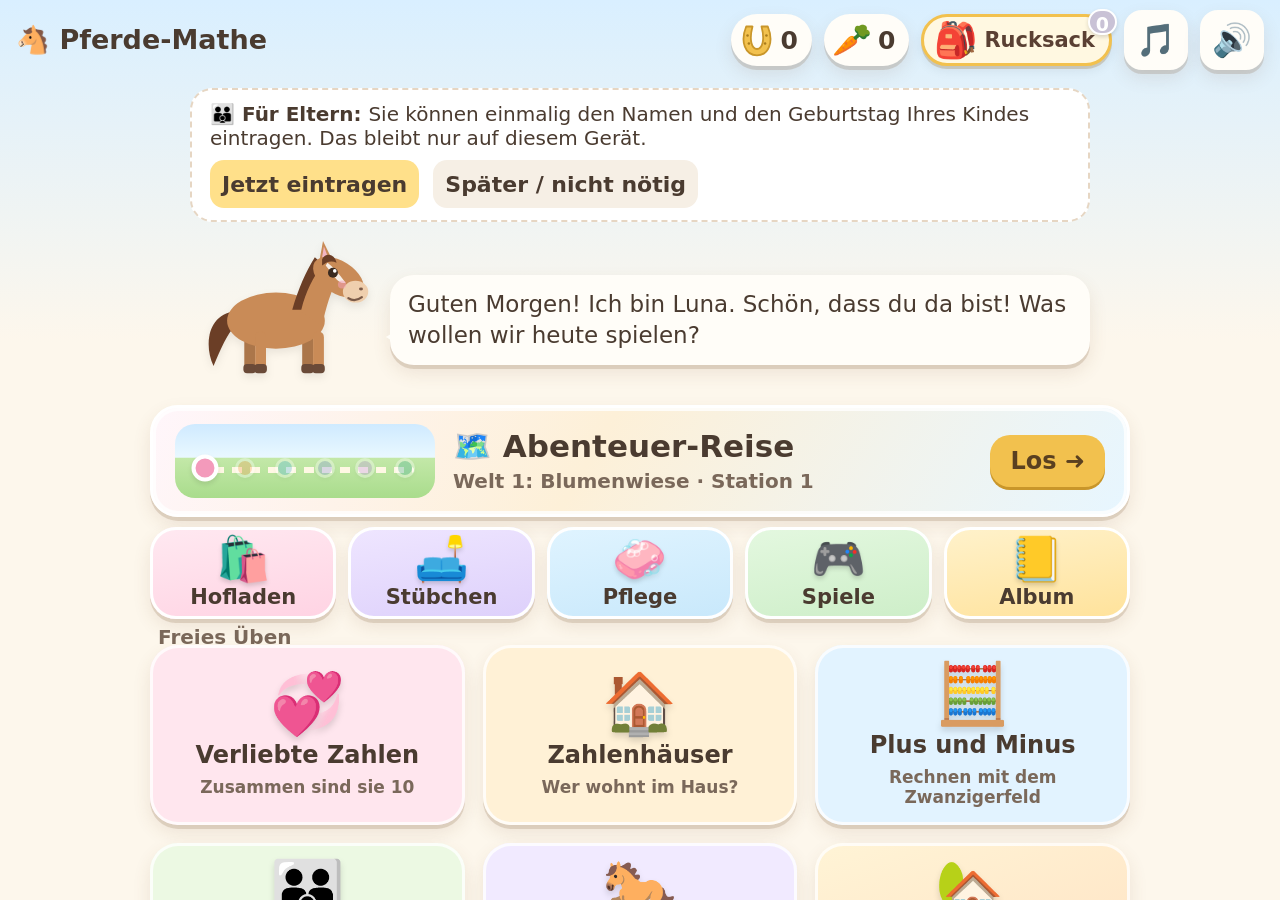
==== commit f1e73cd2: "Echt-Optik Schritt 1: Foto-Hof mit Tippflaechen, Foto-Tiere, Stall- und Stuebchen-Hintergrund, Servi" ====
--- a/pferde-mathe.html
+++ b/pferde-mathe.html
@@ -1329,11 +1329,128 @@
 @media (prefers-reduced-motion:reduce){.st-pv.munch .head,.st-pv.sleep svg,.st-pv.pet svg,.st-zzz,.stall-lamp::after{animation:none}}
 
 </style>
+<style>
+/* Pferde-Mathe – Echt-Optik: Hof, Stall und Stübchen mit fotorealistischen Hintergründen */
+/* ---- Hof ---- */
+.farm.photo{background:#2f4a1f}
+.farm.photo .phbg{position:absolute;inset:0;z-index:0;background-size:cover;background-position:50% 0;background-repeat:no-repeat;pointer-events:none}
+.farm.photo.evening .phbg{filter:brightness(.84) saturate(.95) hue-rotate(-6deg)}
+.farm.photo.season-winter .phbg{filter:saturate(.35) brightness(1.18) contrast(.92)}
+.farm.photo.season-winter.evening .phbg{filter:saturate(.35) brightness(.85) contrast(.95) hue-rotate(10deg)}
+.farm.photo.season-autumn .phbg{filter:sepia(.18) saturate(1.15) hue-rotate(-8deg)}
+.farm.photo.season-autumn.evening .phbg{filter:sepia(.18) saturate(1.05) hue-rotate(-8deg) brightness(.82)}
+.farm.photo.season-spring .phbg{filter:saturate(1.1) brightness(1.06)}
+/* gezeichnete Kulisse ausblenden (bleibt im Hintergrund erhalten, falls man ?cartoon braucht) */
+.farm.photo .sky,.farm.photo .sun,.farm.photo .star,.farm.photo .cloud,.farm.photo .bird,.farm.photo .mtn,.farm.photo .hills-far,.farm.photo .hills-mid,
+.farm.photo .chapel,.farm.photo .tractor,.farm.photo .meadow,.farm.photo .scen.tree,.farm.photo .maibaum,.farm.photo .woodpile,.farm.photo .cow,.farm.photo .bee,
+.farm.photo .fence,.farm.photo .pond,.farm.photo .tuft,.farm.photo .flw,.farm.photo .fly{display:none!important}
+.farm.photo.evening .tint{background:linear-gradient(180deg,rgba(60,40,110,.16) 0%,rgba(255,150,100,.06) 60%,rgba(255,140,90,.10) 100%)}
+/* Tippflächen auf Scheune und Haus */
+.farm.photo .scen.barn,.farm.photo .scen.house{transform:none;line-height:normal;cursor:pointer;-webkit-tap-highlight-color:transparent}
+.farm.photo .scen.house .hdoor{position:absolute}
+.farm.photo .barn .bdoor{position:absolute;border-radius:6%;opacity:0;pointer-events:none;background:radial-gradient(ellipse at 50% 60%,rgba(255,214,120,.75),rgba(255,190,90,.25) 65%,transparent 80%);transition:opacity .5s ease}
+.farm.photo .barn.open .bdoor,.farm.photo .barn.drop-hot .bdoor{opacity:1}
+.farm.photo .barn.drop-hot{filter:none}
+.farm.photo .barn.drop-hot .bdoor{box-shadow:0 0 3vmin 1.6vmin rgba(255,226,122,.85)}
+.farm.photo .scen.house .door-glow{position:absolute;border-radius:50%;background:radial-gradient(ellipse,rgba(255,215,130,.95),rgba(255,190,90,.35) 60%,transparent 75%);mix-blend-mode:screen;pointer-events:none}
+.farm.photo .scen.house .hwin{position:absolute;border-radius:40%;cursor:pointer}
+.farm.photo .scen.house .hwin.lit{background:radial-gradient(ellipse,rgba(255,225,150,.95),rgba(255,200,100,.4) 65%,transparent 80%);mix-blend-mode:screen;box-shadow:0 0 1.6vmin .5vmin rgba(255,210,120,.7)}
+.farm.photo .barn .door-pill{left:var(--px,50%);top:var(--py,50%)}
+.farm.photo .house .door-pill.house{left:var(--hx,50%);top:var(--hy,50%)}
+/* Tiere und Pferde: weiche Bodenschatten und sanfte Bewegung */
+.farm.photo .item.ph-ground::before{content:'';position:absolute;left:6%;right:6%;bottom:-2.2%;height:8%;border-radius:50%;background:radial-gradient(ellipse at 50% 50%,rgba(15,28,8,.6) 0,rgba(15,28,8,.32) 45%,transparent 72%);filter:blur(1.5px);z-index:-1;pointer-events:none}
+.farm.photo .item.ph-ground.dragging::before{opacity:.45;transform:translateY(1.6vmin) scale(.9)}
+.farm.photo .item svg.ph{overflow:visible}
+.farm.photo .item svg.ph image{filter:drop-shadow(0 .2vmin .3vmin rgba(0,0,0,.25))}
+.farm.photo.evening .item svg.ph image{filter:brightness(.88) saturate(.95) drop-shadow(0 .2vmin .3vmin rgba(0,0,0,.3))}
+svg.ph .fl,svg.ph .idle{transform-box:fill-box;transform-origin:50% 100%}
+svg.ph .idle{animation:phIdle 6.5s ease-in-out infinite}
+.farm.photo .item:nth-child(3n) svg.ph .idle{animation-duration:7.5s;animation-delay:-2s}
+.farm.photo .item:nth-child(3n+1) svg.ph .idle{animation-duration:5.8s;animation-delay:-4s}
+@keyframes phIdle{0%,100%{transform:scale(1,1) rotate(0)}30%{transform:scale(1.004,1.011) rotate(-.35deg)}65%{transform:scale(.998,1.004) rotate(.3deg)}}
+.farm.photo .item.faceL svg.ph .fl{transform:scaleX(-1);transform-box:view-box;transform-origin:50% 50%}
+.farm.photo .item.chase.faceL svg{transform:none}
+.farm.photo .item.walkout svg.ph .idle,.farm.photo .item.chase svg.ph .idle{animation:phStep .32s ease-in-out infinite}
+@keyframes phStep{0%,100%{transform:scale(1,1) rotate(-.8deg)}50%{transform:scale(1.01,.99) rotate(.8deg)}}
+svg.ph .spk{animation:pm-spk 1.6s ease-in-out infinite}
+@keyframes pm-spk{0%,100%{opacity:.2}50%{opacity:1}}
+@media (prefers-reduced-motion:reduce){svg.ph .idle,.farm.photo .item.walkout svg.ph .idle{animation:none}}
+
+/* ---- Stall von innen ---- */
+.stall-scene.photo{background:#5a3b1c url('[data-uri]') center 35%/cover no-repeat}
+.stall-scene.photo .stall-wall,.stall-scene.photo .stall-window,.stall-scene.photo .stall-lamp,.stall-scene.photo .stall-straw{display:none}
+.stall-scene.photo .st-card{background:rgba(255,246,222,.0);box-shadow:none}
+.stall-scene.photo .st-card .st-pv{position:relative}
+.stall-scene.photo .st-card .st-pv::before{content:'';position:absolute;left:8%;right:8%;bottom:-2%;height:9%;border-radius:50%;background:radial-gradient(ellipse,rgba(40,24,6,.6),transparent 70%)}
+.st-pv svg.ph{max-height:34vmin;margin:0 auto}
+.stall-scene.photo .st-plate{background:rgba(255,247,224,.94)}
+.stall-scene.photo .st-card.horse:has(.st-pv.sleep) .st-pv svg.ph .fl{transform:translateY(1%) rotate(-1deg)}
+/* ---- Stübchen ---- */
+.room-scene.photo{background:#7a5a36 url('[data-uri]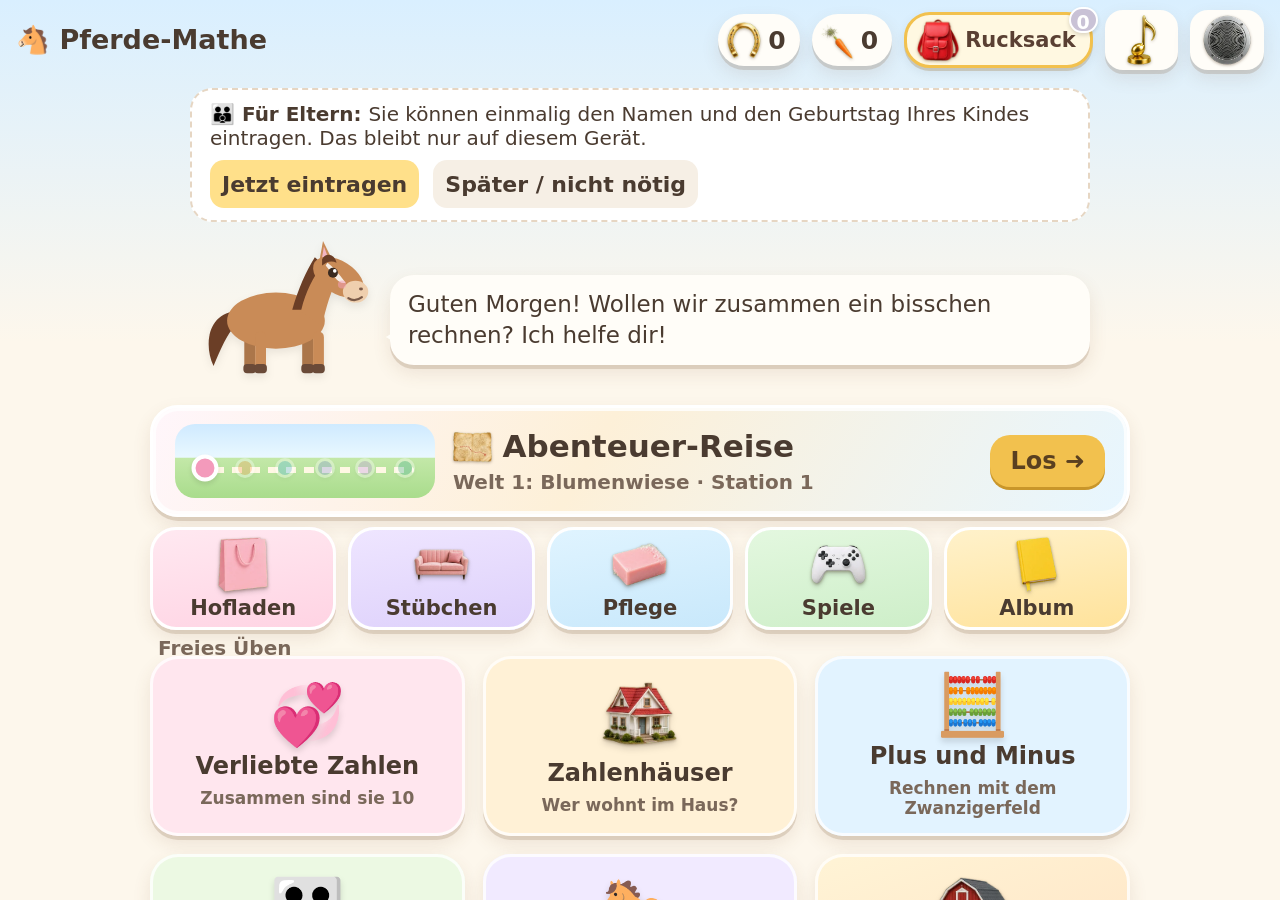
==== commit a91a1504: "Echt-Optik: Foto-Symbole (Hufeisen, Karotte, Rucksack, Laden, Tabs, Futter, Deko, Sofa, Lampe), Serv" ====
--- a/pferde-mathe.html
+++ b/pferde-mathe.html
@@ -1393,12 +1393,30 @@
 @media (orientation:portrait){.stall-scene.photo .st-card{width:clamp(170px,40vmin,330px)}.stall-scene.photo .st-card.pet{width:clamp(130px,28vmin,230px)}}
 .stall-scene.photo{background-position:center 25%}
 
+/* ---- Symbole als Fotos ---- */
+.pe{position:relative;display:inline-block;width:1.25em;height:1.25em;vertical-align:-.28em;pointer-events:none;line-height:1}
+.pe img{width:100%;height:100%;object-fit:contain;display:block;filter:drop-shadow(0 1.5px 1.5px rgba(70,45,20,.38));-webkit-user-drag:none;user-select:none}
+.pe .ems{position:absolute;left:0;top:0;width:0;height:0;overflow:hidden;font-size:0;opacity:0}
+.pe.mut img{opacity:.55;filter:grayscale(.6) drop-shadow(0 1.5px 1.5px rgba(70,45,20,.3))}
+.pe.mut::after{content:'';position:absolute;left:-8%;top:46%;width:116%;height:.14em;background:#d9534f;border-radius:.1em;transform:rotate(-42deg);box-shadow:0 0 0 1px rgba(255,255,255,.8)}
+.farm-btn .pe,.iconbtn .pe{width:1.55em;height:1.55em;vertical-align:middle}
+.lad-tab .ti .pe{width:1.5em;height:1.5em}
+.lad-tab .ti .pe img[src*="tiere/"]{transform:scale(1.15)}
+.bagbtn .bagemo .pe{width:1.2em;height:1.2em}
+.counter .emo .pe{width:1.1em;height:1.1em;vertical-align:middle}
+h2 .pe,h3 .pe{width:1.2em;height:1.2em}
+.bigbtn .pe,.smallbtn .pe{width:1.3em;height:1.3em;vertical-align:-.3em}
+svg.pe-svg{filter:drop-shadow(0 1.5px 1.5px rgba(70,45,20,.38));overflow:visible}
+.tool svg.pe-svg{padding:2px}
+.pe-room{width:100%;height:auto;display:block;filter:drop-shadow(0 4px 4px rgba(40,25,10,.45))}
+svg.ph.phdeco{overflow:visible}
+
 </style>
 </head>
 <body>
 <div id="app" aria-live="polite"></div>
 <noscript>Bitte JavaScript aktivieren, damit Pferde-Mathe funktioniert.</noscript>
-<script>window.__PM_SINGLE__ = true; window.__PM_IMGS = {"bg/hof-hoch.webp":"[data-uri]","bg/hof-quer.webp":"[data-uri]